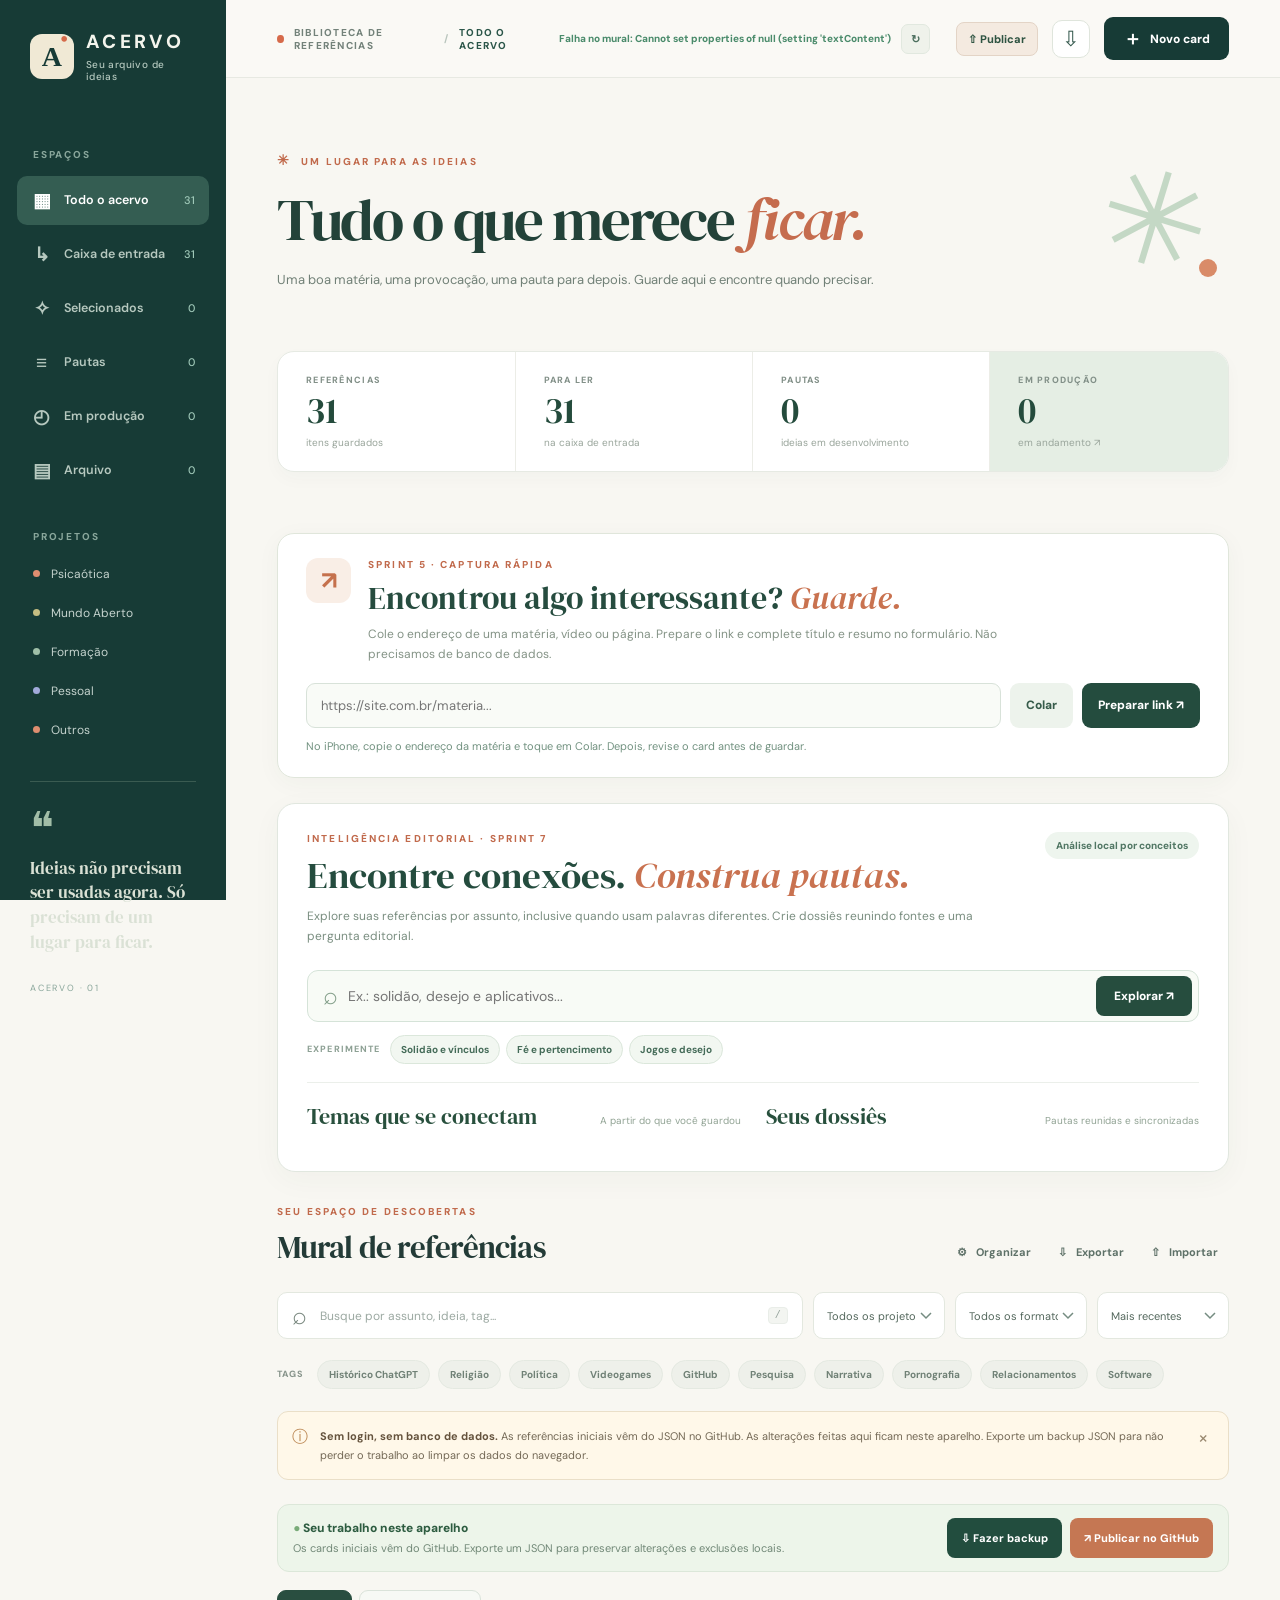
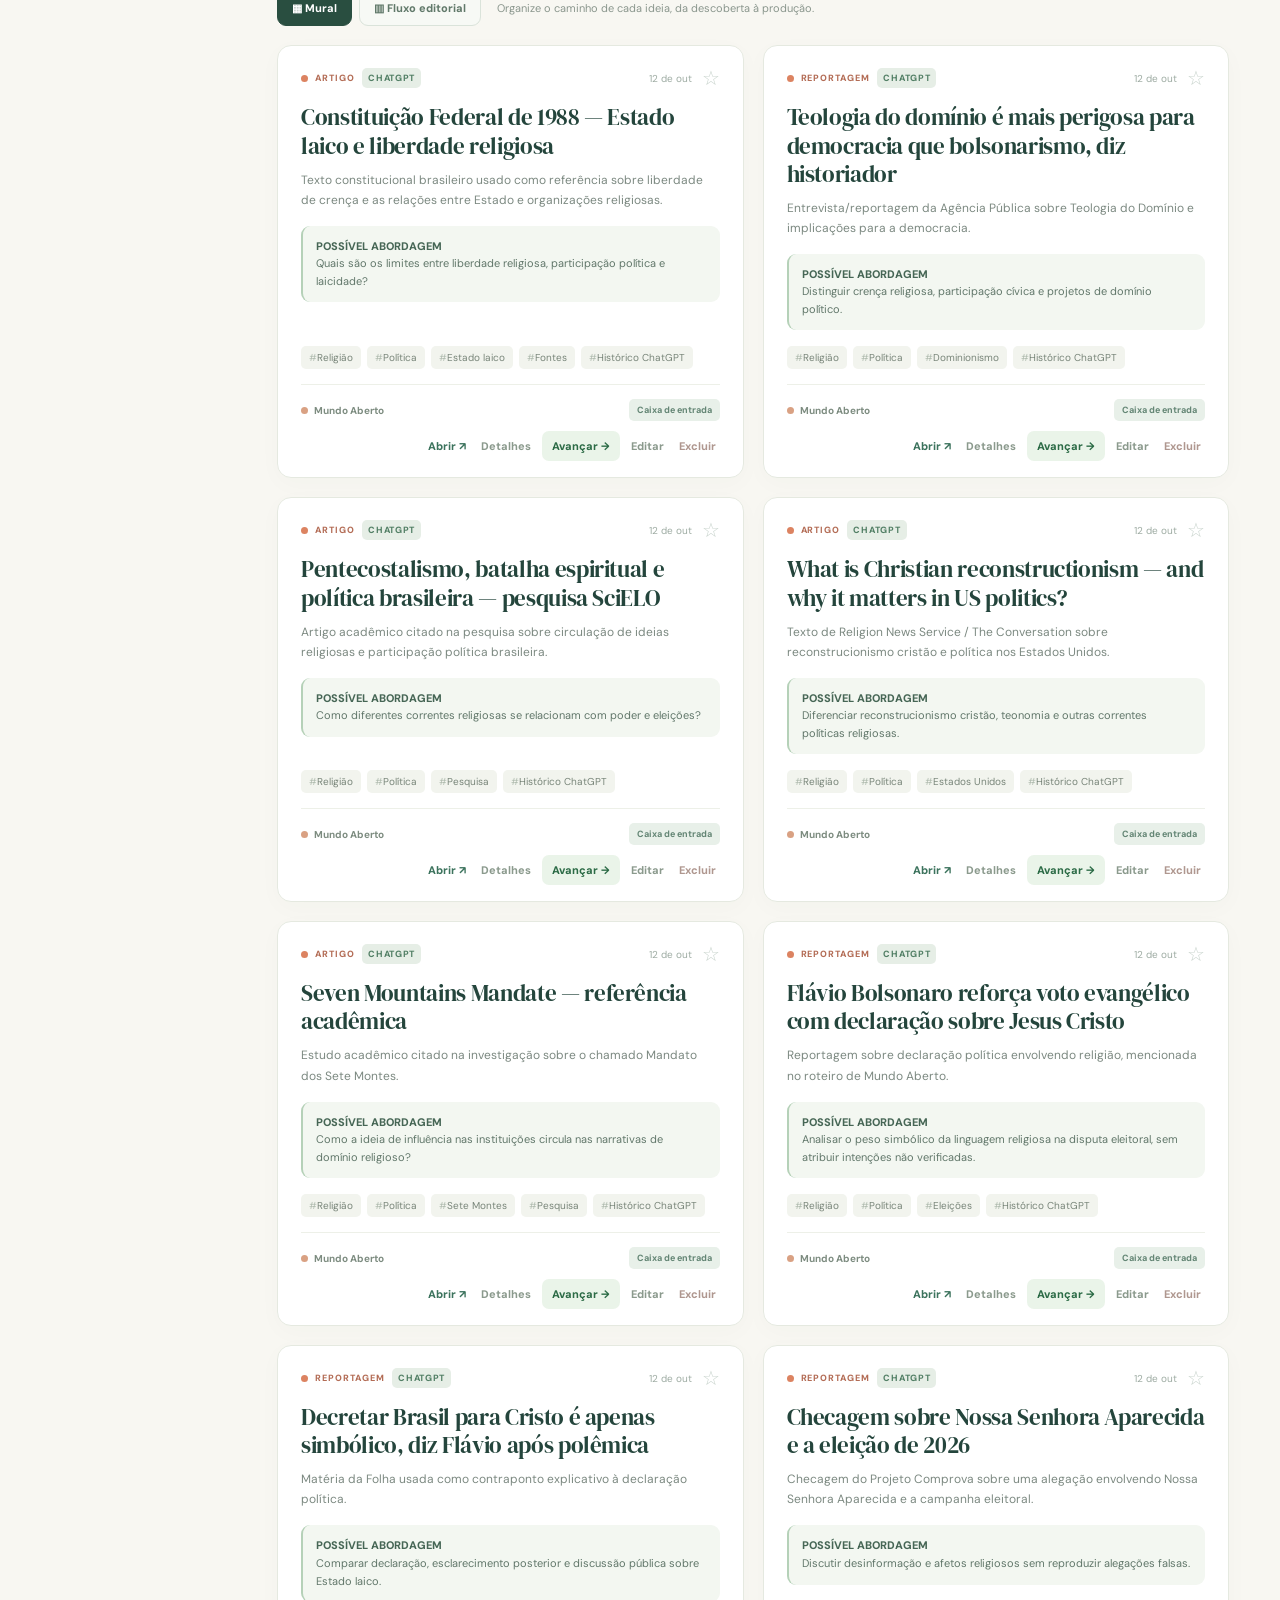
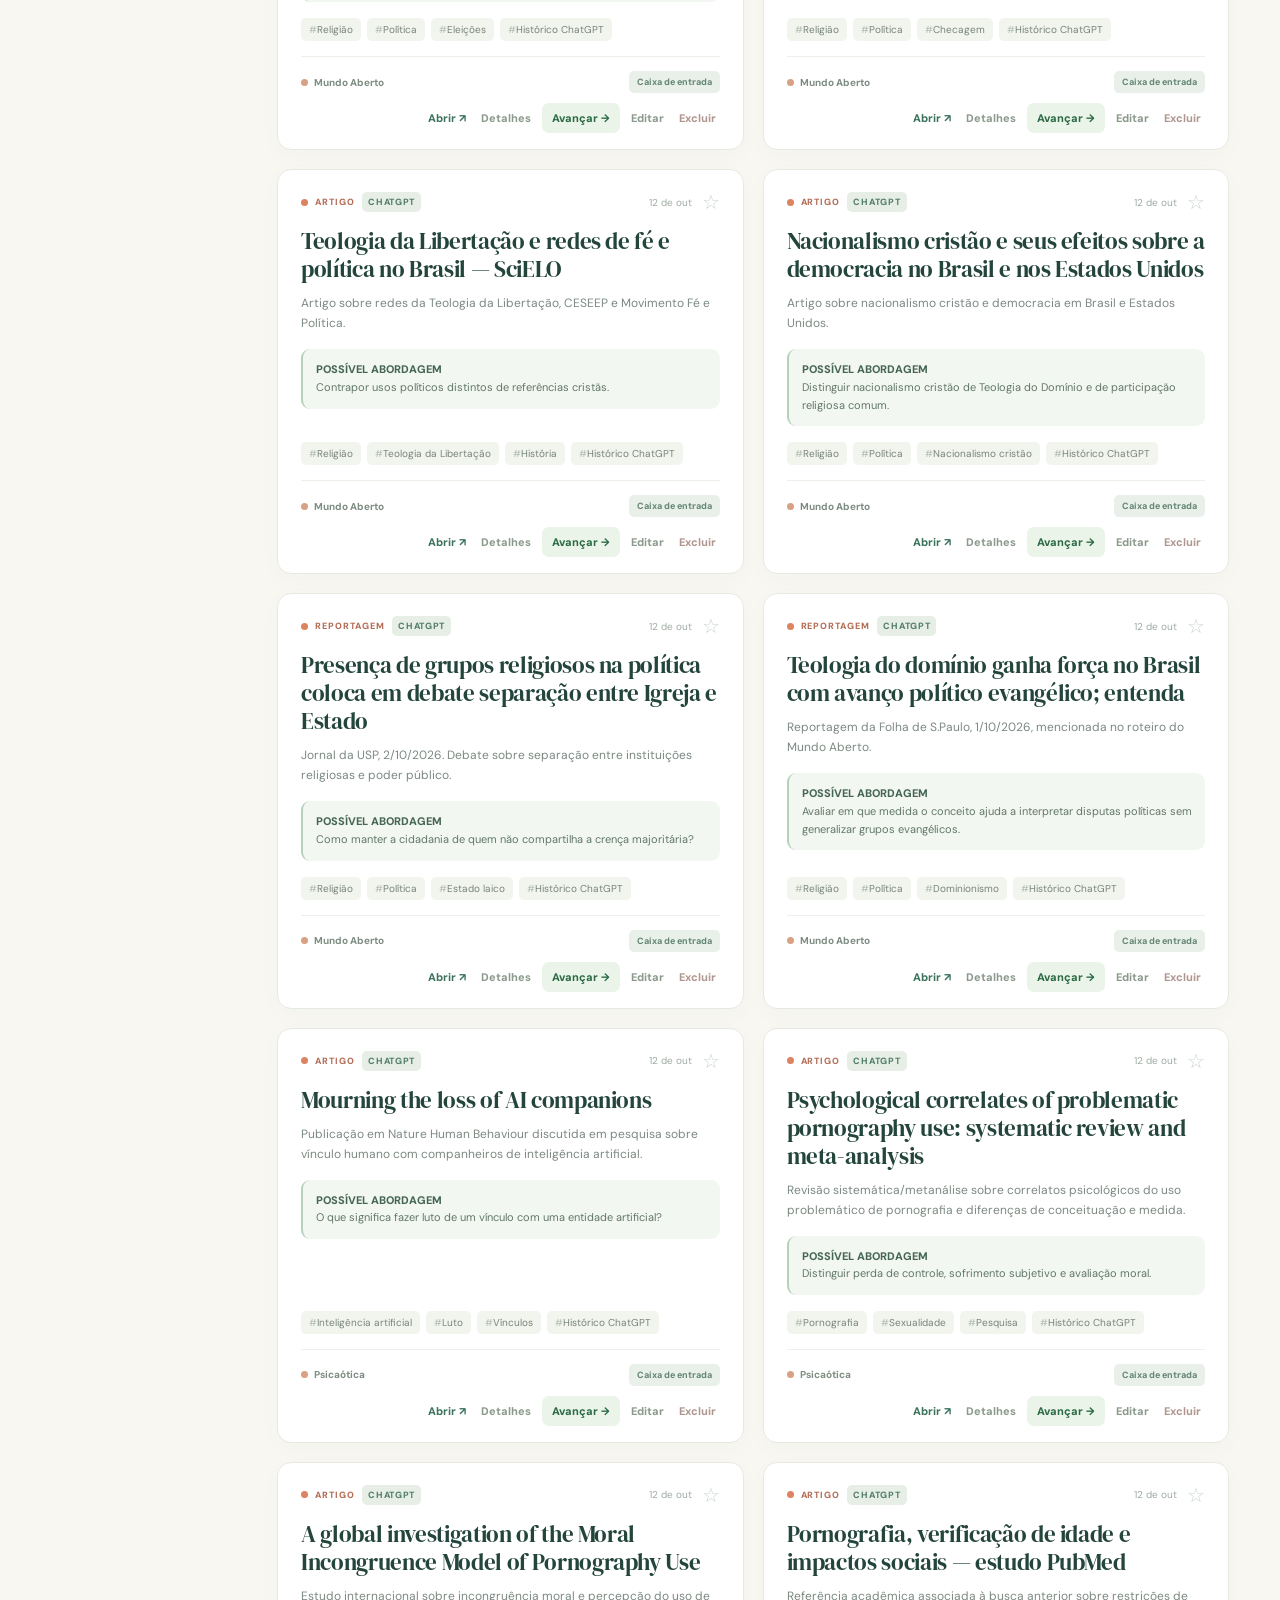
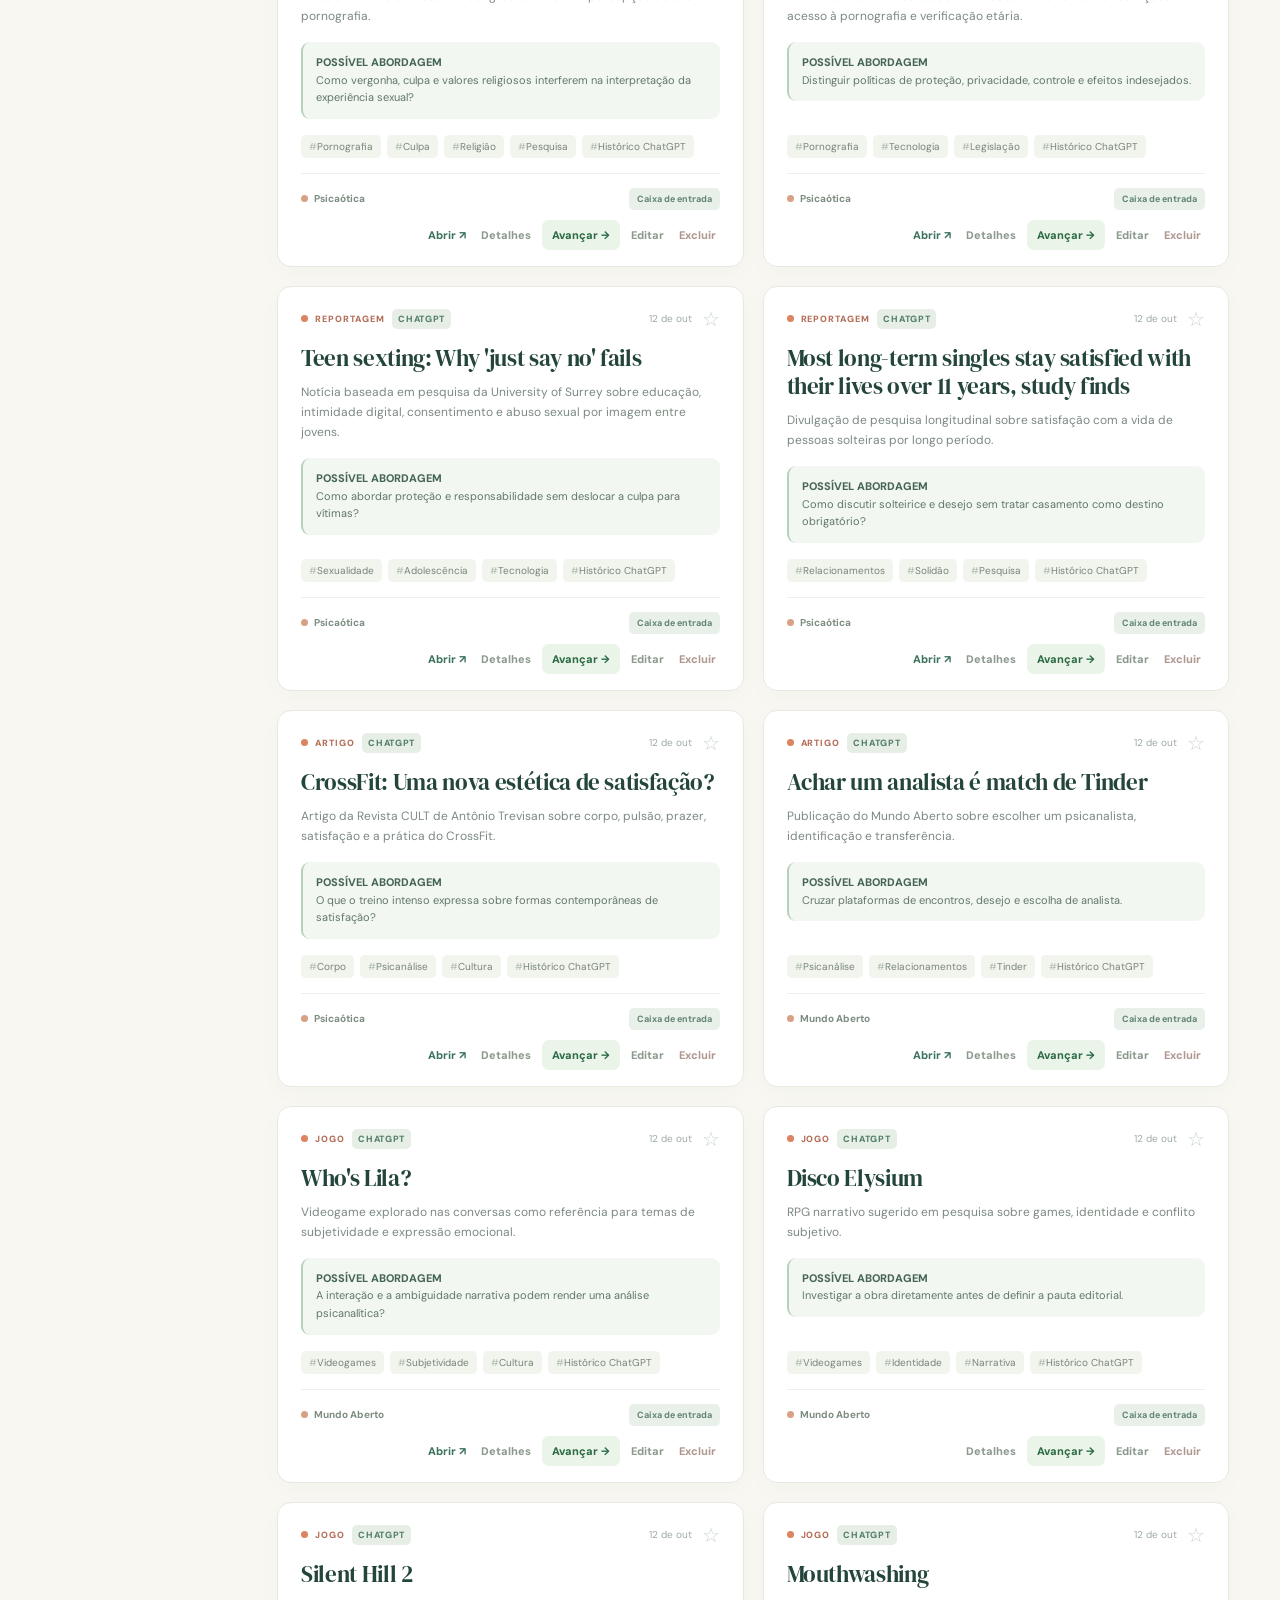
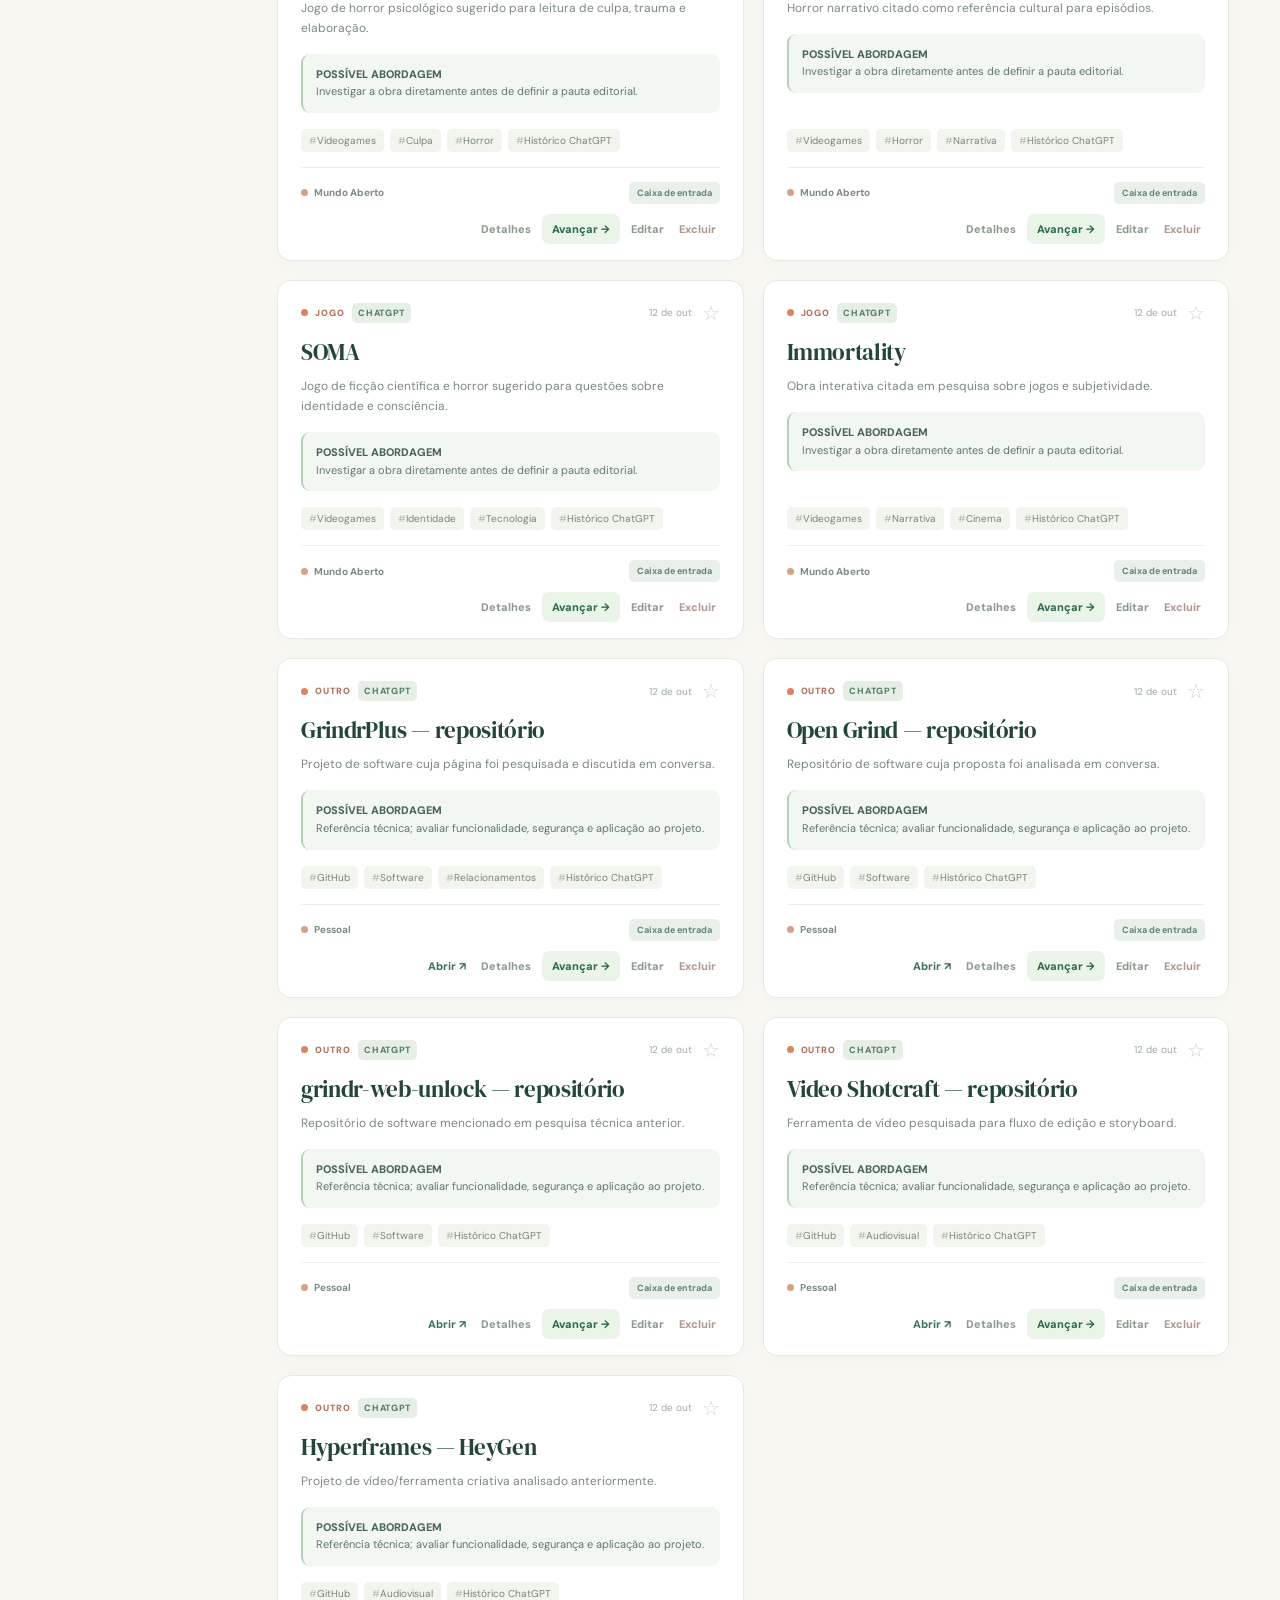
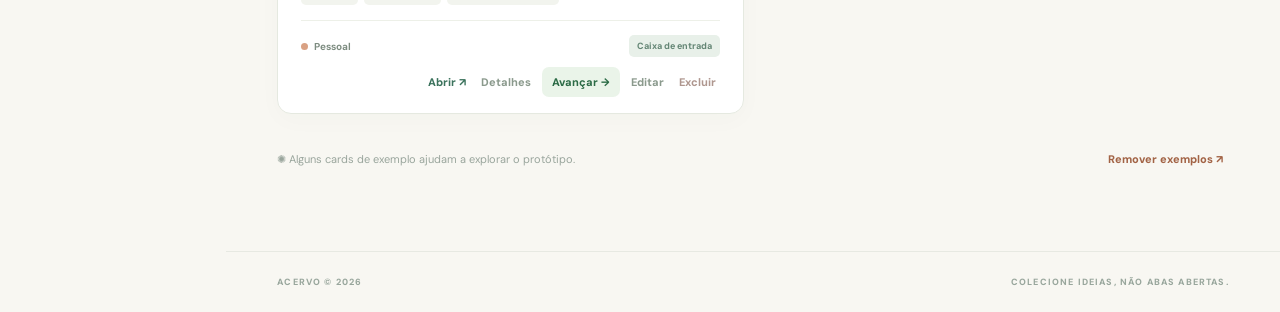
==== index.html @ ed62a64b "deploy(sprint9): atualizar ACERVO principal com publicação de JSON via ChatGPT e reconciliação segur" ====
<!doctype html>
<html lang="pt-BR">
<head>
  <meta charset="utf-8">
  <meta name="viewport" content="width=device-width,initial-scale=1,viewport-fit=cover">
  <meta name="theme-color" content="#173b36">
  <meta name="color-scheme" content="light">
  <meta name="apple-mobile-web-app-capable" content="yes">
  <meta name="apple-mobile-web-app-status-bar-style" content="default">
  <meta name="apple-mobile-web-app-title" content="ACERVO">
  <meta name="mobile-web-app-capable" content="yes">
  <link rel="icon" type="image/svg+xml" href="./icons/icon.svg">
  <link rel="apple-touch-icon" sizes="180x180" href="./icons/icon-180.png">
  <meta name="description" content="ACERVO — um lugar para guardar referências, organizar ideias e acompanhar pautas.">
  <title>ACERVO — Edição direta</title>
  <style>@import url('https://fonts.googleapis.com/css2?family=DM+Sans:wght@400;500;600;700;800&family=DM+Serif+Display:ital@0;1&display=swap');
:root{--dark:#173b36;--dark-2:#234840;--ink:#233b37;--muted:#75817d;--cream:#f8f7f2;--line:#e7e9e2;--terracotta:#d66a4a;--mint:#dfece4;--white:#fff;--radius:17px}*{box-sizing:border-box}html{scroll-behavior:smooth}body{margin:0;background:var(--cream);font-family:'DM Sans',Arial,sans-serif;color:var(--ink);-webkit-font-smoothing:antialiased}button,input,select,textarea{font:inherit}button{cursor:pointer}button:focus-visible,input:focus-visible,select:focus-visible,textarea:focus-visible{outline:3px solid #f1ae7e;outline-offset:3px}a{color:inherit}.app-shell{display:flex;min-height:100vh}.sidebar{width:250px;flex:0 0 250px;background:var(--dark);color:#f4f5ed;min-height:100vh;display:flex;flex-direction:column;padding:31px 17px 24px;position:sticky;top:0;height:100vh}.brand{display:flex;align-items:center;gap:12px;margin:0 13px 65px}.brand-symbol{height:45px;width:45px;display:grid;place-items:center;background:#f0e9d5;color:var(--dark);border-radius:12px;font-family:Georgia,serif;font-size:28px;position:relative;font-weight:bold}.brand-symbol span{position:absolute;font-size:21px;right:6px;top:-7px;color:var(--terracotta)}.brand-text{font-size:19px;font-weight:800;letter-spacing:.18em;line-height:1.2}.brand-text small{font-size:10px;letter-spacing:.04em;font-weight:500;display:block;color:#b5c9bf;margin-top:5px}.sidebar-label{font-size:10px;letter-spacing:.18em;font-weight:800;color:#89a69b;padding:0 16px;margin-bottom:15px}.sidebar-section{margin-bottom:35px}.side-nav{display:grid;gap:5px}.nav-item{width:100%;border:0;color:#b6c8bf;background:transparent;display:flex;align-items:center;gap:12px;text-align:left;padding:12px 14px;border-radius:10px;font-size:12.5px;font-weight:600;transition:background .2s}.nav-item:hover{background:#295049;color:#fff}.nav-item.is-active{background:#345d52;color:#fff}.nav-item .nav-icon{font-size:19px;display:inline-grid;place-items:center;width:21px;flex-shrink:0}.nav-item b{font-weight:500;margin-left:auto;color:#9fc8b8;font-size:11px}.project-list{padding:0 12px;display:grid;gap:7px}.project-link{background:transparent;border:0;padding:8px 4px;display:flex;align-items:center;gap:11px;text-align:left;color:#c5d3ce;font-size:12px}.project-link:hover,.project-link.selected{color:#fff}.project-dot{width:7px;height:7px;border-radius:50%;background:#df8e70;flex-shrink:0}.project-link:nth-child(2) .project-dot{background:#c5bd82}.project-link:nth-child(3) .project-dot{background:#9fbfa8}.project-link:nth-child(4) .project-dot{background:#a2aada}.sidebar-bottom{margin-top:auto;margin-inline:13px;border-top:1px solid #3a5b51;padding-top:25px}.bottom-decor{font-family:Georgia,serif;font-size:45px;line-height:1;color:#a1bda7}.sidebar-bottom p{font-family:'DM Serif Display',Georgia,serif;font-size:17px;font-weight:400;line-height:1.45;max-width:195px;margin:4px 0 21px;color:#dae1d5}.sidebar-bottom>span{font-size:9px;letter-spacing:.2em;color:#89a69b}.content-shell{flex:1;min-width:0;display:flex;flex-direction:column}.topbar{height:78px;border-bottom:1px solid var(--line);display:flex;align-items:center;justify-content:space-between;padding:0 clamp(22px,4vw,67px);background:#faf9f5;gap:20px}.topbar-path{display:flex;align-items:center;gap:10px;font-size:10px;font-weight:800;letter-spacing:.13em;color:#73827a}.topbar-dot{height:8px;width:8px;display:inline-block;border-radius:50%;background:var(--terracotta)}.topbar-path .divider{color:#b9c5bd}.topbar-path #breadcrumb{color:#2b5649}.topbar-actions{display:flex;align-items:center;gap:14px}.icon-button{height:38px;width:38px;border:1px solid #dfe5dc;background:#fff;border-radius:10px;font-size:21px;color:#33584c}.button{border:0;display:inline-flex;align-items:center;justify-content:center;gap:8px;padding:11px 19px;border-radius:9px;font-size:12px;font-weight:800;min-height:43px;white-space:nowrap;transition:transform .15s,filter .15s}.button:hover{filter:brightness(1.07);transform:translateY(-1px)}.button-primary{background:var(--dark);color:#fff}.button-primary span{font-size:19px;line-height:0}.button-light{background:#f4f5f0;color:#455a51;border:1px solid #dfe4dd}.main-content{width:100%;max-width:1550px;margin:auto;padding:0 clamp(22px,4vw,67px) 70px;flex:1}.hero{display:flex;align-items:center;justify-content:space-between;padding:65px 0 52px;min-height:273px}.eyebrow,.section-overline{font-size:10px;letter-spacing:.21em;color:#c16a4c;font-weight:800}.small-spark{font-size:14px;padding-right:6px}.hero h1{font-family:'DM Serif Display',Georgia,serif;font-size:clamp(38px,4.6vw,64px);font-weight:400;letter-spacing:-.04em;line-height:1.12;margin:18px 0 15px;color:#234239}.hero h1 em{color:#c56c4e;font-weight:400}.hero p{max-width:620px;font-size:13px;line-height:1.8;color:#718077;margin:0}.hero-mark{position:relative;flex:0 0 150px;height:135px;display:grid;place-items:center}.hero-mark span{font-size:130px;line-height:1;color:#c4d8c5;font-weight:400;transform:rotate(17deg)}.hero-mark i{position:absolute;width:18px;height:18px;border-radius:50%;background:#d98b68;right:12px;bottom:12px}.metrics{display:grid;grid-template-columns:repeat(4,minmax(0,1fr));background:#fff;border:1px solid #e6eae3;border-radius:17px;overflow:hidden;box-shadow:0 7px 18px #26413807;margin-bottom:61px}.metric{min-height:119px;display:flex;flex-direction:column;justify-content:center;padding:22px 28px;border-right:1px solid #ecede7}.metric:last-child{border:0}.metric>span{font-size:9px;letter-spacing:.14em;font-weight:800;color:#829088}.metric strong{font-family:'DM Serif Display',Georgia,serif;font-size:36px;font-weight:400;color:#244b3c;line-height:1.2;margin:3px 0}.metric small{font-size:10px;color:#99a59b}.metric-accent{background:#e5eee4}.board-heading{display:flex;justify-content:space-between;align-items:flex-end;gap:20px;margin-bottom:24px}.board-heading h2{font-family:'DM Serif Display',Georgia,serif;font-weight:400;font-size:31px;letter-spacing:-.03em;margin:8px 0 0}.board-heading h2 span{display:inline-flex;align-items:center;justify-content:center;font-family:'DM Sans',sans-serif;font-size:11px;color:#7d9285;background:#e6eee5;vertical-align:middle;height:25px;min-width:25px;padding:0 8px;border-radius:12px;margin-left:4px;font-weight:700}.board-header-actions{display:flex;gap:5px}.quiet-button{display:flex;align-items:center;gap:9px;background:transparent;border:1px solid transparent;border-radius:9px;padding:8px 10px;font-size:11px;font-weight:700;color:#5e7168}.quiet-button:hover{background:#e9eee8;border-color:#dce5dd}.toolbar{display:flex;gap:10px;margin-bottom:20px}.searchbox{height:47px;flex:1;min-width:120px;display:flex;align-items:center;gap:11px;padding:0 14px;background:#fff;border:1px solid #e3e8df;border-radius:10px;color:#78877e}.searchbox:focus-within{border-color:#a0bcae}.searchbox span{font-size:25px;line-height:1}.searchbox input{width:100%;border:0;outline:0!important;background:transparent;font-size:12px;color:#284336}.searchbox input::placeholder{color:#9ca9a2}.searchbox kbd{font-size:10px;background:#f3f5f1;border:1px solid #e9ede8;color:#92a199;min-width:20px;text-align:center;padding:2px 4px;border-radius:4px}.toolbar select{width:157px;flex-shrink:0;appearance:none;border:1px solid #e3e8df;color:#54685d;border-radius:10px;font-size:11px;padding:0 28px 0 13px;background:#fff url("data:image/svg+xml,%3Csvg xmlns='http://www.w3.org/2000/svg' width='12' height='8'%3E%3Cpath d='m1 1 5 5 5-5' fill='none' stroke='%23758c81' stroke-width='1.5'/%3E%3C/svg%3E") no-repeat right 12px center}.tag-strip{display:flex;align-items:center;gap:12px;margin-bottom:22px;min-height:30px}.tag-prefix{font-size:9px;font-weight:800;letter-spacing:.12em;color:#87948b}.tag-scroll{display:flex;gap:8px;overflow-x:auto;scrollbar-width:none;align-items:center;flex:1}.tag-scroll::-webkit-scrollbar{display:none}.tag-chip{white-space:nowrap;background:#eef0ea;color:#708176;border:1px solid #e4e9e1;border-radius:100px;font-size:10px;font-weight:700;padding:7px 11px}.tag-chip:hover,.tag-chip.active{background:#27493f;color:#fff;border-color:#27493f}.clear-filters{border:none;background:transparent;color:#b45f43;font-weight:700;font-size:11px;white-space:nowrap}.notice{display:flex;align-items:flex-start;gap:12px;background:#fff8e9;border:1px solid #eadfc8;padding:15px 14px;border-radius:11px;color:#746956;font-size:11px;line-height:1.7;margin:0 0 24px}.notice strong{color:#65533d}.notice-icon{font-size:16px;line-height:1.2;color:#ba8550}.notice button{border:0;background:none;font-size:19px;color:#99886f;line-height:1;margin-left:auto}.card-grid{display:grid;grid-template-columns:repeat(3,minmax(0,1fr));align-items:stretch;gap:19px}.reference-card{background:#fff;border:1px solid #e5e9e0;border-radius:14px;padding:22px 23px 16px;display:flex;flex-direction:column;min-height:322px;position:relative;transition:box-shadow .2s,transform .2s;box-shadow:0 6px 24px #26413806}.reference-card:hover{transform:translateY(-3px);box-shadow:0 12px 30px #26413813}.card-top{display:flex;align-items:center;gap:7px;margin-bottom:15px;flex-wrap:wrap}.category-dot{height:7px;width:7px;border-radius:50%;background:#dc8361}.format-label{font-size:9px;letter-spacing:.11em;font-weight:800;color:#b36c55;text-transform:uppercase}.card-date{font-size:10px;color:#9daba2;margin-left:auto}.favorite-button{border:0;background:transparent;font-size:20px;color:#c9d4cd;padding:0 0 0 3px;line-height:1}.favorite-button.on{color:#c97750}.reference-card h3{margin:0 0 10px;font-family:'DM Serif Display',Georgia,serif;font-size:23px;line-height:1.22;letter-spacing:-.015em;font-weight:400;color:#24453c}.card-description{font-size:12px;color:#7c8981;line-height:1.67;margin:0 0 16px;display:-webkit-box;-webkit-line-clamp:3;-webkit-box-orient:vertical;overflow:hidden}.angle{font-size:11px;line-height:1.6;background:#f3f7f1;border-radius:9px;padding:12px 13px;color:#61776a;border-left:2px solid #b5d1b8;margin:0 0 16px}.angle b{font-weight:800;color:#466655}.card-tags{display:flex;flex-wrap:wrap;gap:6px;margin-top:auto;margin-bottom:15px}.card-tags span{font-size:10px;background:#f2f4ee;border-radius:5px;color:#788579;padding:5px 8px}.card-tags span::before{content:'#';color:#b4bfb3}.card-divider{height:1px;width:100%;background:#edf0e8;margin-bottom:14px}.card-footer{display:flex;justify-content:space-between;align-items:center;gap:6px}.project-name{display:flex;align-items:center;gap:6px;color:#7d8c80;font-size:10px;font-weight:700;min-width:0}.project-name i{height:7px;width:7px;background:#d9a183;border-radius:50%;flex-shrink:0}.card-actions{display:flex;align-items:center;gap:7px}.card-actions button,.card-actions a{font-size:11px;font-weight:800;background:transparent;border:none;color:#3c735d;text-decoration:none;white-space:nowrap;padding:4px}.card-actions .edit-btn{color:#8b9a8d}.card-actions .delete-btn{color:#af978f}.stage-badge{font-size:9px;color:#638574;background:#e8f0e9;padding:5px 8px;border-radius:5px;font-weight:700;white-space:nowrap;margin-left:auto}.stage-badge.producao{background:#f8e9dc;color:#b47753}.stage-badge.pauta{background:#e9edf9;color:#6b7bb0}.stage-badge.arquivo{background:#eee;color:#777}.stage-badge.selecionado{background:#fbefd8;color:#ab8247}.demo-badge{position:absolute;right:18px;top:-9px;background:#f3e9d6;border-radius:4px;font-size:8px;font-weight:800;color:#b08545;padding:4px 7px;letter-spacing:.07em}.demo-toolbar{display:flex;justify-content:space-between;gap:15px;align-items:center;margin-top:23px;padding:14px 0;color:#99a59c;font-size:11px}.demo-toolbar button{border:0;background:transparent;color:#a26345;font-weight:800;font-size:11px}.empty-state{padding:68px 20px;text-align:center;background:#fff;border:1px dashed #d8e2d7;border-radius:16px}.empty-symbol{font-size:72px;color:#b8d1bd}.empty-state h3{font-family:'DM Serif Display',Georgia,serif;font-size:30px;font-weight:400;margin:5px 0}.empty-state p{font-size:12px;color:#8c9b91;line-height:1.7;margin-bottom:20px}.footer{max-width:1550px;width:100%;margin:0 auto;padding:24px clamp(22px,4vw,67px);border-top:1px solid var(--line);display:flex;justify-content:space-between;align-items:center;color:#98a69c;font-size:9px;font-weight:800;letter-spacing:.13em}.mobile-nav,.fab{display:none}dialog{border:0;border-radius:17px;width:min(570px,calc(100vw - 28px));max-height:min(90vh,850px);padding:0;box-shadow:0 25px 90px #10251b60;background:#fff;color:var(--ink)}dialog::backdrop{background:#071e18a6;backdrop-filter:blur(5px)}dialog[open]{animation:pop .18s ease-out}@keyframes pop{from{transform:translateY(10px);opacity:.5}to{transform:translateY(0);opacity:1}}.dialog-head{padding:25px 28px 18px;border-bottom:1px solid #e7ebe4;display:flex;justify-content:space-between;align-items:start}.dialog-head h2{font-family:'DM Serif Display',Georgia,serif;font-size:28px;font-weight:400;margin:7px 0}.dialog-head p{font-size:12px;color:#859187;margin:0}.dialog-close{background:#f3f5f0;border:0;border-radius:7px;color:#64776c;font-size:23px;width:32px;height:32px}.dialog-body{padding:24px 28px;display:grid;gap:17px;max-height:56vh;overflow:auto}.field{display:flex;flex-direction:column;gap:7px;min-width:0}.field label{font-size:11px;font-weight:800;color:#4b6659}.field label span{color:#ba6e4e}.field input,.field textarea,.field select{border:1px solid #dae3d9;background:#fbfcf9;border-radius:8px;padding:11px 12px;width:100%;font-size:12px;color:#35493f;outline:none}.field textarea{resize:vertical;min-height:67px;line-height:1.5}.field input:focus,.field textarea:focus,.field select:focus{border-color:#79a08b}.field small{font-size:10px;color:#91a094}.field-grid{display:grid;grid-template-columns:1fr 1fr;gap:15px}.dialog-actions{border-top:1px solid #e6eae3;padding:17px 28px;display:flex;justify-content:flex-end;gap:9px}.toast{position:fixed;bottom:25px;right:25px;z-index:100;padding:14px 19px;border-radius:10px;background:#1e483b;color:#fff;font-size:12px;font-weight:700;box-shadow:0 14px 30px #183c3247;opacity:0;transform:translateY(18px);pointer-events:none;transition:.2s}.toast.show{opacity:1;transform:translateY(0)}
@media(max-width:1290px){.card-grid{grid-template-columns:repeat(2,minmax(0,1fr))}.toolbar select{width:132px}.sidebar{width:226px;flex-basis:226px}}@media(max-width:980px){.sidebar{width:204px;flex-basis:204px}.brand{margin-left:6px;margin-right:0}.brand-text{font-size:16px}.topbar{padding:0 25px}.main-content{padding:0 25px 50px}.metrics{margin-bottom:45px}.metric{padding:18px}.toolbar{flex-wrap:wrap}.searchbox{flex-basis:100%}.toolbar select{flex:1}.hero-mark{display:none}}@media(max-width:720px){.sidebar{display:none}.content-shell{padding-bottom:77px}.topbar{height:59px;padding:0 18px}.topbar-path{font-size:9px;white-space:nowrap;overflow:hidden;text-overflow:ellipsis}.topbar-path .divider,.topbar-path #breadcrumb{display:none}.top-add{display:none}.icon-button{height:35px;width:35px}.main-content{padding:0 18px 40px}.hero{padding:35px 0 30px;min-height:0}.hero h1{font-size:43px;margin:11px 0}.hero p{font-size:12px;line-height:1.6}.metrics{grid-template-columns:repeat(2,minmax(0,1fr));margin-bottom:38px}.metric{min-height:92px;padding:15px 18px}.metric:nth-child(2){border-right:0}.metric:nth-child(-n+2){border-bottom:1px solid #ecede7}.metric strong{font-size:30px}.board-heading{align-items:flex-end;margin-bottom:19px}.board-heading h2{font-size:29px}.board-header-actions{gap:0}.quiet-button{padding:8px 5px;font-size:16px}.quiet-button span{display:none}.toolbar{gap:8px}.searchbox{height:45px}.toolbar select{height:43px;min-width:0;width:auto;font-size:10px;padding-left:11px}.toolbar select:last-child{display:none}.tag-strip{gap:8px}.card-grid{grid-template-columns:1fr;gap:13px}.reference-card{min-height:0;padding:20px}.reference-card h3{font-size:25px}.card-description{font-size:12px}.notice{font-size:10px}.demo-toolbar{font-size:10px;align-items:flex-start}.mobile-nav{display:flex;position:fixed;bottom:0;left:0;right:0;height:calc(65px + env(safe-area-inset-bottom));padding-bottom:env(safe-area-inset-bottom);border-top:1px solid #dae2d7;background:#fff;z-index:20;box-shadow:0 -6px 25px #26413811;align-items:stretch;justify-content:space-around}.mobile-item{display:flex;flex-direction:column;justify-content:center;align-items:center;flex:1;border:0;background:transparent;gap:2px;color:#8b9e92}.mobile-item span{font-size:23px;line-height:1}.mobile-item small{font-size:9px;font-weight:800}.mobile-item.is-active{color:#255d48}.fab{display:grid;place-items:center;position:fixed;right:20px;bottom:calc(77px + env(safe-area-inset-bottom));height:54px;width:54px;z-index:22;background:var(--dark);color:#fff;border:3px solid #fff;border-radius:50%;box-shadow:0 6px 20px #1d4d3b40;font-size:27px}.footer{padding:20px 18px;font-size:8px}.footer span:last-child{display:none}.toast{bottom:calc(139px + env(safe-area-inset-bottom));right:14px;left:14px;text-align:center}.dialog-body{padding:17px 19px;max-height:60vh}.dialog-head{padding:22px 19px 17px}.dialog-actions{padding:14px 19px}.field-grid{gap:9px}.dialog-head h2{font-size:25px}}
@media(max-width:360px){.hero h1{font-size:37px}.board-heading h2{font-size:25px}.toolbar select{font-size:9px}}
@media(prefers-reduced-motion:reduce){*,*:before,*:after{animation:none!important;transition:none!important;scroll-behavior:auto!important}}
[hidden]{display:none!important}

/* Sprint 2 — conta, autenticação e sincronização */
.cloud-controls{display:flex;align-items:center;gap:10px;margin-right:12px;min-width:0}
.sync-status{font-size:10px;color:#4a8b6b;font-weight:800;white-space:nowrap}
.user-email{font-size:10px;color:#85978b;max-width:165px;overflow:hidden;text-overflow:ellipsis;white-space:nowrap}
.cloud-action{padding:7px 9px;background:#eff2eb;border:1px solid #e1e8df;border-radius:7px;color:#4b6e5d;font-size:11px;font-weight:800}
.cloud-action:hover{background:#dfeae0}
.auth-gate{position:fixed;inset:0;z-index:1000;background:linear-gradient(140deg,#e9efe7,#f8f7f2 55%,#e7e8de);display:grid;place-items:center;padding:22px;overflow:auto}
.auth-gate[hidden]{display:none!important}
.auth-panel{width:min(100%,430px);background:#fff;border:1px solid #e5e9e0;border-radius:19px;box-shadow:0 20px 80px #1a46361e;padding:clamp(25px,5vw,43px)}
.auth-brand{font-family:Georgia,serif;font-size:35px;letter-spacing:-.1em;color:#173b36;line-height:1;margin:0 0 29px}
.auth-brand span{color:#d66a4a}.auth-brand small{font-family:'DM Sans',Arial,sans-serif;font-weight:800;font-size:12px;letter-spacing:.2em;vertical-align:middle;margin-left:12px}
.auth-overline{font-size:10px;letter-spacing:.16em;color:#c37556;font-weight:800}
.auth-panel h1{font-family:'DM Serif Display',Georgia,serif;font-size:clamp(34px,5vw,46px);font-weight:400;line-height:1.07;margin:13px 0 17px;color:#21453a}
.auth-panel h1 em{color:#c86e4d}
.auth-panel p{font-size:13px;line-height:1.7;color:#788b7e;margin-bottom:28px}
.auth-panel form{display:flex;flex-direction:column;gap:8px}
.auth-panel label{font-size:11px;color:#446251;font-weight:800;margin-top:7px}
.auth-panel input{width:100%;padding:13px 14px;border-radius:9px;background:#f9fbf8;border:1px solid #dbe6dc;color:#254739;font-size:14px;outline:none}
.auth-panel input:focus{border-color:#6e9a80;box-shadow:0 0 0 3px #b9d1c544}
.auth-submit{border:0;border-radius:9px;background:#173b36;color:#fff;font-size:13px;font-weight:800;padding:14px;margin-top:10px}
.auth-submit:disabled{opacity:.6;cursor:wait}
.auth-error{color:#a85943;min-height:18px;font-size:12px;line-height:1.5;margin-top:6px}
.auth-bottom{display:flex;gap:12px;justify-content:center;align-items:center;margin:22px 0}
.auth-bottom button{border:0;background:transparent;color:#466a57;font-weight:800;font-size:11px}
.auth-bottom span{color:#ccd5cc}
.auth-foot{display:block;text-align:center;font-size:10px;color:#97a59b;line-height:1.6}
@media(max-width:980px){.user-email{display:none}.cloud-controls{gap:6px;margin-right:4px}}
@media(max-width:720px){.topbar-path{font-size:0}.topbar-path::before{content:'ACERVO';font-size:10px;letter-spacing:.1em;font-weight:800}.topbar-actions{gap:6px}.cloud-controls{margin-right:0}.sync-status{font-size:9px}.cloud-action{font-size:10px;padding:7px}.auth-panel{padding:30px 24px}}


/* SPRINT 3 — organização editorial */
[hidden]{display:none!important}
.sr-only{position:absolute!important;clip:rect(0,0,0,0);width:1px;height:1px;overflow:hidden;white-space:nowrap}
.view-switch{display:flex;align-items:center;gap:7px;flex-wrap:wrap;margin:0 0 19px}
.view-switch .view-toggle{border:1px solid #dae3da;padding:10px 14px;border-radius:9px;background:#f7f9f5;color:#61796a;font-size:11px;font-weight:800;white-space:nowrap}
.view-switch .view-toggle.is-active{background:#294e40;color:#fff;border-color:#294e40}
.view-switch>span{font-size:11px;color:#8a968d;margin-left:9px}
.quick-stage{display:inline-flex;max-width:100%;align-items:center;position:relative}
.quick-stage select,.detail-stage select{font-size:11px;max-width:185px;background:#f0f4ed;border:1px solid #d5dfd6;border-radius:7px;color:#2c5e4b;padding:7px 22px 7px 9px;font-weight:700;cursor:pointer}
.reference-card .card-footer{flex-wrap:wrap;gap:8px}
.reference-card .card-footer>.quick-stage{margin-left:auto}
.pipeline-board{display:grid;grid-template-columns:repeat(5,minmax(215px,1fr));gap:12px;align-items:start;overflow-x:auto;padding:2px 2px 22px;scrollbar-color:#b6c4b8 transparent}
.pipeline-column{background:#eaf0e9;border-radius:13px;border:1px solid #dce6db;min-height:300px;overflow:hidden;transition:border .16s,background .16s}
.pipeline-column.drop-target{border:2px dashed #d66a4a;background:#f4e8dc}
.pipeline-column-head{height:60px;padding:16px 14px 12px;display:flex;justify-content:space-between;align-items:center;border-bottom:1px solid #dce6dc}
.pipeline-column-head h3{font-family:'DM Sans',Arial,sans-serif;margin:0;font-weight:800;font-size:12px;color:#294e42}
.pipeline-column-head span{border-radius:20px;background:#d7e4d7;color:#365e4a;padding:3px 8px;font-size:11px;font-weight:800}
.pipeline-column-body{padding:11px;display:grid;gap:10px}
.pipeline-card{background:#fff;border-radius:10px;border:1px solid #e1e8dd;box-shadow:0 2px 11px #24452a08;padding:14px;cursor:grab}
.pipeline-card:active{cursor:grabbing}
.pipeline-type{font-size:9px;font-weight:800;color:#c47857;letter-spacing:.09em;text-transform:uppercase}
.pipeline-card h3{font-family:'DM Serif Display',Georgia,serif;font-size:17px;font-weight:400;line-height:1.24;color:#253f35;margin:8px 0}
.pipeline-card p{color:#75847a;font-size:11px;line-height:1.55;margin:0 0 14px;display:-webkit-box;-webkit-line-clamp:3;-webkit-box-orient:vertical;overflow:hidden}
.pipeline-card-meta{display:flex;align-items:center;justify-content:space-between;padding-top:10px;border-top:1px solid #edf0ea;font-size:10px;color:#60786a}
.mini-star{color:#d58f45}
.pipeline-actions{display:flex;gap:7px;align-items:center;flex-wrap:wrap;margin-top:11px}
.pipeline-actions .quick-stage{flex:1}
.pipeline-actions .quick-stage select{width:100%;max-width:100%;font-size:10px}
.pipeline-detail-btn{background:transparent;border:0;padding:7px 0;color:#28614c;font-size:10px;font-weight:800;white-space:nowrap}
.pipeline-empty{margin:6px;color:#8b9c91;font-size:11px;line-height:1.5}
.editorial-dialog{border:1px solid #e1e8df;border-radius:19px;padding:0;width:min(95vw,650px);max-height:min(88dvh,900px);background:#fff;box-shadow:0 25px 90px #1a3b3538;overflow:auto;color:#263f35}
.editorial-dialog::backdrop{background:#102f2cc4;backdrop-filter:blur(4px)}
.editorial-dialog-head{padding:23px 27px 15px;display:flex;align-items:flex-start;justify-content:space-between;gap:15px}
.editorial-dialog-head h2{font-family:'DM Serif Display',Georgia,serif;font-size:29px;font-weight:400;margin:8px 0 0}
.editorial-close{height:35px;width:35px;display:grid;place-items:center;flex:none;border:1px solid #e0e7df;border-radius:9px;background:#f5f7f4;font-size:23px;color:#466357}
.editorial-dialog-actions{display:flex;justify-content:flex-end;gap:10px;padding:17px 27px 24px;border-top:1px solid #e8eee8}
#detailsContent{padding:7px 27px 22px}
.detail-meta{display:flex;gap:7px;flex-wrap:wrap}
.detail-meta span{background:#e8efe8;border-radius:50px;padding:6px 11px;font-size:10px;font-weight:800;color:#466756}
#detailTitle{font-family:'DM Serif Display',Georgia,serif;font-size:clamp(29px,4vw,39px);font-weight:400;line-height:1.13;margin:17px 0 9px;overflow-wrap:anywhere;color:#24463b}
.detail-dates{font-size:11px;color:#8b988e}
.detail-stage{display:flex;align-items:center;gap:12px;margin:21px 0;padding:14px;background:#f2f5ef;border-radius:11px}
.detail-stage label{font-size:11px;font-weight:800;color:#597266}
.detail-stage select{max-width:none;margin-left:auto}
.detail-block{margin:19px 0}
.detail-block h3{font-size:10px;text-transform:uppercase;letter-spacing:.12em;color:#ba785b;font-weight:800;margin:0 0 9px}
.detail-block p{margin:0;color:#3e5a4c;white-space:pre-wrap;overflow-wrap:anywhere;line-height:1.72;font-size:13px}
.detail-tags{display:flex;gap:7px;flex-wrap:wrap}
.detail-tags span{font-size:10px;border:1px solid #dce7dc;border-radius:30px;padding:5px 10px;color:#587363}
.detail-source{display:inline-flex;margin-top:12px;padding:12px 17px;background:#244d3e;color:#fff;border-radius:9px;text-decoration:none;font-weight:800;font-size:12px;overflow-wrap:anywhere}
.detail-no-link{font-size:11px;color:#8a988c;margin-top:14px}
.organize-tabs{margin:0 27px 12px;display:flex;gap:5px;border-bottom:1px solid #e4ebe3}
.organize-tabs button{padding:11px 17px;background:transparent;border:0;border-bottom:2px solid transparent;color:#71887a;font-weight:800;font-size:12px}
.organize-tabs button.is-active{border-bottom-color:#c67151;color:#2a5142}
.manage-intro{font-size:12px;line-height:1.6;color:#809084;margin:0 0 14px}
#projectsPanel,#tagsPanel{padding:13px 27px 26px;min-height:240px}
.manage-add{display:flex;gap:9px;margin-bottom:18px}
.manage-add input{flex:1;min-width:0;border:1px solid #dce7dd;background:#f8faf7;border-radius:9px;padding:11px 13px;font-size:12px}
.manage-add .button{min-width:88px}
.manage-list{display:grid;gap:7px;max-height:38dvh;overflow-y:auto}
.manage-row{border:1px solid #e4eae3;border-radius:10px;padding:12px 14px;display:flex;align-items:center;gap:10px;justify-content:space-between}
.manage-name{display:flex;align-items:center;gap:9px;flex-wrap:wrap;min-width:0;color:#365344;font-size:12px;font-weight:800;overflow-wrap:anywhere}
.manage-name small{font-size:10px;color:#8a9b8f;font-weight:500}
.manage-dot{background:#d28f70;height:8px;width:8px;border-radius:50%;flex:none}
.manage-tag{color:#bd775a;font-size:15px}
.manage-actions{display:flex;align-items:center;gap:8px;flex:none}
.manage-actions button{font-size:10px;color:#3e705a;background:#eff4ee;border:0;border-radius:6px;padding:7px 9px;font-weight:800}
.manage-actions button.danger-action{background:#f9efea;color:#af654d}
.manage-blank{color:#8b998c;font-size:12px;padding:25px;text-align:center}
@media(max-width:1210px){.pipeline-board{grid-template-columns:repeat(5,minmax(238px,238px));scroll-snap-type:x proximity}.pipeline-column{scroll-snap-align:start}}
@media(max-width:720px){
 .view-switch{gap:6px}.view-switch>span{width:100%;margin:4px 0 0;font-size:10px}
 .view-switch .view-toggle{padding:11px 13px}
 .pipeline-board{grid-template-columns:repeat(5,minmax(82vw,82vw));gap:12px;margin-right:-22px;padding-right:22px;scroll-snap-type:x mandatory}
 .pipeline-column{scroll-snap-align:start;min-height:260px}
 .editorial-dialog{width:calc(100vw - 20px);max-height:90dvh;border-radius:16px}
 .editorial-dialog-head{padding:19px 18px 12px}
 .editorial-dialog-actions{padding:15px 18px 18px;flex-wrap:wrap}
 #detailsContent{padding:7px 18px 20px}
 .organize-tabs{margin:0 18px 10px}
 #projectsPanel,#tagsPanel{padding:12px 18px 21px}
 .manage-row{align-items:flex-start;flex-direction:column}
 .manage-actions{align-self:flex-end}
 .manage-name{width:100%}
 .detail-stage{align-items:flex-start;flex-direction:column;gap:9px}
 .detail-stage select{margin-left:0;width:100%}
}


/* Sprint 4 — biblioteca de captura pelo ChatGPT */
.chatgpt-integration{display:flex;align-items:center;justify-content:space-between;gap:28px;margin:0 0 30px;background:#173b36;color:#f1f4ee;padding:25px 28px;border-radius:17px;box-shadow:0 15px 30px #233f3010}
.chatgpt-intro{display:flex;align-items:flex-start;gap:17px;min-width:0;flex:1}
.chatgpt-symbol{flex:none;display:grid;place-items:center;width:44px;height:44px;border-radius:13px;background:#2e594b;color:#e4b89b;font-size:29px}
.chatgpt-intro .section-overline{color:#b4cdbe}
.chatgpt-intro h2{font-family:'DM Serif Display',Georgia,serif;font-size:clamp(22px,2.8vw,29px);font-weight:400;margin:8px 0 8px;line-height:1.2;color:#f0f5ed}
.chatgpt-intro h2 em{color:#dfb299}
.chatgpt-intro p{max-width:610px;font-size:12px;color:#d0dfd6;line-height:1.75;margin:0 0 12px}
.chatgpt-example{display:inline-block;border:1px solid #517367;border-radius:9px;background:#224c3f;padding:9px 12px;margin:0 0 12px;font-size:11px;color:#edf5eb;font-weight:700}
.chatgpt-intro small{display:block;max-width:620px;font-size:10px;line-height:1.6;color:#9db8ab}
.chatgpt-connect{display:flex;flex-direction:column;align-items:flex-end;gap:12px;min-width:196px}
.chatgpt-status{display:inline-flex;font-size:10px;font-weight:800;color:#d6baa1;text-align:right;line-height:1.4}
.chatgpt-status.is-enabled{color:#b4edb8}
.chatgpt-connect-btn{background:#f2ede1;border:none;color:#274339;border-radius:9px;padding:13px 18px;min-height:43px;font-size:11px;font-weight:800;white-space:nowrap}
.chatgpt-connect-btn.is-enabled{background:#30574a;color:#e2f2e5;border:1px solid #638877}
.chatgpt-connect-btn:disabled{opacity:.65;cursor:wait}
.chat-origin{font-size:9px;font-weight:800;color:#527f65;letter-spacing:.08em;padding:4px 6px;background:#e6eee6;border-radius:5px;white-space:nowrap}
.detail-meta .detail-chat-origin{background:#e4f0e8;color:#3d7554}
@media (max-width:980px){.chatgpt-integration{align-items:stretch;flex-direction:column;gap:16px}.chatgpt-connect{align-items:flex-start}.chatgpt-status{text-align:left}}
@media (max-width:720px){.chatgpt-integration{padding:20px 17px;margin:0 0 25px;gap:15px;border-radius:13px}.chatgpt-intro{gap:12px}.chatgpt-symbol{width:37px;height:37px;font-size:23px}.chatgpt-intro h2{font-size:25px}.chatgpt-intro p{font-size:12px}.chatgpt-example{font-size:11px;line-height:1.5}.chatgpt-connect{width:100%;gap:9px}.chatgpt-connect-btn{width:100%}}


/* Sprint 5 — captura rápida e revisão antes de salvar */
.quick-capture{position:relative;margin:0 0 25px;padding:24px 28px 23px;background:#fff;border:1px solid #e0e6db;border-radius:17px;box-shadow:0 5px 25px #2947320a}
.quick-capture-head{display:flex;align-items:flex-start;gap:17px;margin-bottom:18px}
.quick-capture-symbol{flex:none;display:grid;place-items:center;width:45px;height:45px;border-radius:12px;background:#f9eee6;color:#c5714d;font-weight:800;font-size:25px}
.quick-capture-head h2{font-family:'DM Serif Display',Georgia,serif;font-size:clamp(23px,3vw,32px);font-weight:400;color:#264c3f;line-height:1.19;margin:8px 0}
.quick-capture-head h2 em{color:#c9724f}
.quick-capture-head p{font-size:12px;color:#849386;line-height:1.65;max-width:640px;margin:0}
.quick-capture-form{display:flex;gap:9px;align-items:stretch;max-width:100%}
.quick-capture-form input{min-width:0;flex:1;border:1px solid #d8e2d9;border-radius:9px;background:#f9fbf7;color:#304e43;padding:12px 14px;font-size:13px}
.quick-capture-form input:focus{outline:2px solid #bcd5c4;outline-offset:1px}
.quick-capture-form button{border:0;border-radius:9px;padding:12px 16px;font-size:12px;font-weight:800;white-space:nowrap;min-height:45px}
.quick-paste{color:#365b4a;background:#edf3ec}
.quick-fetch{color:#fff;background:#244c3e}
.quick-capture-form button:disabled{opacity:.58;cursor:wait}
.quick-capture-status{margin:10px 0 0;min-height:15px;color:#729280;font-size:11px;line-height:1.5}
.quick-capture-status.capture-error{color:#a55f43}
.quick-capture-result{margin-top:17px;background:#f1f6ef;border:1px solid #dceadd;border-radius:12px;padding:17px 19px;display:flex;align-items:center;justify-content:space-between;gap:20px}
.quick-site{font-weight:800;font-size:10px;letter-spacing:.06em;text-transform:uppercase;color:#b97856}
.quick-capture-result h3{font-family:'DM Serif Display',Georgia,serif;color:#2a5040;font-weight:400;line-height:1.23;margin:8px 0;font-size:clamp(19px,2.3vw,25px);overflow-wrap:anywhere}
.quick-capture-result p{color:#607a68;font-size:12px;line-height:1.55;max-height:65px;overflow:hidden;max-width:650px;margin:0 0 8px}
.quick-capture-result small{color:#8b9b8e;line-height:1.5;font-size:10px;display:block;max-width:620px}
.quick-capture-result .button{flex:none}
@media(max-width:840px){.quick-capture-result{align-items:flex-start;flex-direction:column}.quick-capture-result .button{align-self:flex-end}}
@media(max-width:720px){
 .quick-capture{padding:20px 16px;margin-bottom:22px;border-radius:13px}
 .quick-capture-head{gap:10px;margin-bottom:15px}
 .quick-capture-symbol{width:36px;height:36px;font-size:22px;border-radius:10px}
 .quick-capture-head h2{font-size:25px}
 .quick-capture-head p{font-size:11px}
 .quick-capture-form{display:grid;grid-template-columns:1fr auto;gap:8px}
 .quick-capture-form input{grid-column:1 / -1;width:100%;font-size:16px;padding:13px 12px}
 .quick-capture-form button{font-size:12px}
 .quick-fetch{grid-column:1 / 2;grid-row:2}
 .quick-paste{grid-column:2 / 3;grid-row:2}
 .quick-capture-result{padding:15px;gap:12px}
 .quick-capture-result .button{align-self:stretch}
}


/* Sprint 6 — app instalável no iPhone */
.pwa-offline-banner{position:sticky;top:0;z-index:70;padding:12px 18px;background:#f5e9df;border-bottom:1px solid #e4cdbb;color:#81583a;text-align:center;font-size:12px;font-weight:700;line-height:1.5}
.pwa-install-banner{display:flex;align-items:center;gap:15px;margin:-12px 0 28px;border-radius:14px;padding:15px 16px;background:#e9f1e8;border:1px solid #d9e6d9;position:relative}
.pwa-install-banner>img{height:53px;width:53px;flex-shrink:0;border-radius:12px;box-shadow:0 3px 12px #13392b21}
.pwa-install-copy{flex:1;min-width:0}
.pwa-install-copy strong{font-size:13px;color:#254e3e;font-weight:800;display:block}
.pwa-install-copy p{margin:5px 0 0;color:#607c69;font-size:11px;line-height:1.5}
.pwa-install-action{border:0;border-radius:9px;background:#254c3e;color:#fff;min-height:42px;padding:10px 13px;font-size:11px;font-weight:800;white-space:nowrap}
.pwa-dismiss{align-self:flex-start;border:0;background:transparent;font-size:22px;line-height:1;color:#799284;min-height:27px;min-width:27px}
.pwa-footer-link{border:0;background:transparent;color:#537763;font-size:11px;font-weight:800;white-space:nowrap;padding:8px}
.pwa-install-dialog{padding:25px;width:min(440px,calc(100vw - 30px));border:0;border-radius:18px;box-shadow:0 25px 80px #142f3065;color:#254738}
.pwa-dialog-top{display:flex;justify-content:space-between;align-items:flex-start}
.pwa-dialog-top img{border-radius:15px;box-shadow:0 6px 19px #13392b22}
.pwa-dialog-top button{border:0;background:#f0f3ed;border-radius:8px;font-size:22px;color:#587667;width:33px;height:33px}
.pwa-install-dialog h2{font:normal 30px/1.2 'DM Serif Display',Georgia,serif;margin:25px 0 15px;color:#254b3c}
.pwa-install-dialog>p{font-size:13px;line-height:1.8;color:#607768;margin:0 0 20px}
.pwa-steps{display:flex;align-items:center;flex-wrap:wrap;gap:8px;background:#ecf3ea;border:1px solid #dce8da;border-radius:11px;padding:11px 13px;color:#436c56;font-size:11px;font-weight:800;margin-bottom:17px}
.pwa-steps b{font-size:18px;color:#bb7659}
.pwa-install-dialog .pwa-install-note{font-size:11px;color:#849586}
.pwa-install-dialog>.button{width:100%;margin-top:8px}
.pwa-update-bar{position:fixed;left:50%;bottom:calc(16px + env(safe-area-inset-bottom));transform:translateX(-50%);z-index:94;display:flex;align-items:center;justify-content:space-between;gap:14px;width:min(440px,calc(100% - 25px));box-shadow:0 12px 40px #153b3270;background:#1f4539;color:#fff;border-radius:13px;padding:12px 14px;font-size:11px;font-weight:700;line-height:1.5}
.pwa-update-bar button{flex:none;background:#f2ecde;color:#1f4939;border:0;padding:10px 11px;border-radius:8px;font-weight:800;font-size:11px}
.pwa-offline-banner[hidden],.pwa-update-bar[hidden],.pwa-install-banner[hidden],.pwa-footer-link[hidden]{display:none!important}
@media (display-mode:standalone){
 .topbar{height:calc(78px + env(safe-area-inset-top));padding-top:env(safe-area-inset-top)}
 .app-shell{min-height:100dvh}
}
@media(max-width:720px){
 .pwa-install-banner{margin:0 0 21px;display:grid;grid-template-columns:42px minmax(0,1fr) 22px;gap:9px;padding:14px 12px}
 .pwa-install-banner>img{width:42px;height:42px;border-radius:10px}
 .pwa-install-copy strong{font-size:12px}
 .pwa-install-copy p{font-size:10px}
 .pwa-dismiss{grid-column:3;grid-row:1;min-width:22px;min-height:22px;font-size:19px}
 .pwa-install-action{grid-column:2;grid-row:2;width:max-content;min-height:37px;padding:8px 12px}
 .pwa-install-dialog{padding:20px;border-radius:16px;max-height:90dvh;overflow:auto}
 .pwa-install-dialog h2{font-size:28px}
 .pwa-update-bar{bottom:calc(81px + env(safe-area-inset-bottom))}
 .field input,.field textarea,.field select,.auth-panel input,.manage-add input{font-size:16px}
 .field textarea{min-height:96px}
 .mobile-item{min-height:44px}
 .mobile-item small{font-size:10px}
 .fab{width:56px;height:56px}
}


/* Sprint 7 — Laboratório de pautas / inteligência editorial */
.insights-lab{background:#fff;border:1px solid #e1e7df;border-radius:18px;box-shadow:0 8px 30px #27472f0a;padding:28px 29px;margin:0 0 33px;overflow:hidden}
.insights-heading{display:flex;align-items:flex-start;justify-content:space-between;gap:20px}
.insights-heading h2{font-family:'DM Serif Display',Georgia,serif;font-size:clamp(26px,3.3vw,37px);font-weight:400;color:#244c3e;line-height:1.15;margin:9px 0}
.insights-heading h2 em{color:#c97250}
.insights-heading p{font-size:12px;line-height:1.7;color:#7a8e80;margin:0 0 18px;max-width:690px}
.insights-method{background:#eef5ee;color:#517764;font-size:10px;font-weight:800;padding:7px 11px;border-radius:40px;flex:none}
.insights-search-form{display:flex;align-items:center;gap:10px;border:1px solid #d5e3d8;border-radius:11px;background:#f8fbf6;padding:5px 6px 5px 15px;margin-top:5px}
.insights-search-form span{font-size:25px;color:#829e89}
.insights-search-form input{background:transparent;border:0;outline:0;flex:1;min-width:0;color:#2e5544;font-size:14px;padding:10px 0}
.insights-search-form input:focus-visible{outline:none}
.insights-search-form:focus-within{outline:2px solid #b8d0bf;outline-offset:2px}
.insights-search-form button{background:#264d3e;border:0;color:#fff;font-size:12px;font-weight:800;border-radius:8px;padding:12px 18px;white-space:nowrap}
.insights-suggest{display:flex;align-items:center;gap:6px;flex-wrap:wrap;margin:13px 0 16px}
.insights-suggest span{font-size:9px;letter-spacing:.12em;color:#8da094;font-weight:800;margin-right:4px}
.insights-suggest button{border:1px solid #dbe7db;border-radius:50px;background:#f2f7f1;padding:7px 10px;font-size:10px;color:#446b58;font-weight:700}
.insights-results{margin:0 0 18px}
.insights-tip{background:#f6f8f4;border-radius:9px;padding:14px 16px;font-size:11px;line-height:1.6;color:#718878;margin:0}
.insights-results-head{display:flex;align-items:baseline;gap:11px;margin:0 0 11px}
.insights-results-head b{color:#365949;font-size:12px}
.insights-results-head small{color:#91a297;font-size:10px}
.insights-hits{display:grid;grid-template-columns:repeat(2,minmax(0,1fr));gap:10px;max-height:450px;overflow:auto}
.insight-hit{display:flex;gap:11px;padding:15px;background:#f8faf6;border-radius:11px;border:1px solid #e4eae1;min-width:0}
.insight-check{font-size:10px;color:#748f7a;font-weight:800;display:flex;gap:4px;align-items:flex-start;flex-direction:column}
.insight-check input{width:18px;height:18px;accent-color:#2b6548}
.insight-hit-main{min-width:0;flex:1}
.insight-hit-meta{display:flex;gap:8px;color:#b47c58;font-size:9px;font-weight:800;text-transform:uppercase;letter-spacing:.04em;flex-wrap:wrap}
.insight-hit h4{font-family:'DM Serif Display',Georgia,serif;font-weight:400;line-height:1.25;font-size:19px;margin:6px 0;color:#2c493c;overflow-wrap:anywhere}
.insight-hit p{font-size:11px;color:#62796b;line-height:1.55;margin:0 0 10px;overflow-wrap:anywhere}
.insight-reason{font-size:10px;color:#82998a;line-height:1.45}
.insight-hit-actions{display:flex;gap:12px;flex-wrap:wrap;margin-top:11px}
.insight-hit-actions button{background:transparent;border:0;color:#3b7257;font-size:10px;font-weight:800;padding:5px 0}
.insights-empty{background:#f5f8f3;border:1px dashed #d7e4d7;border-radius:11px;padding:20px;color:#4e705a}
.insights-empty b{font-size:12px}
.insights-empty p{font-size:11px;color:#8da091;line-height:1.55;margin:6px 0 0}
.insights-selection{display:flex;align-items:center;gap:11px;flex-wrap:wrap;background:#294f40;color:#e7f2e8;padding:11px 14px;border-radius:10px;margin-bottom:18px}
.insights-selection>span{font-size:11px;font-weight:800;margin-right:auto}
.insights-selection .insights-clear-btn{background:transparent;border:0;color:#bfdecc;font-size:11px;text-decoration:underline}
.insights-selection .button-primary{background:#f4ebdc;color:#29513c;min-height:38px;padding:8px 12px;font-size:11px}
.insights-selection button:disabled{opacity:.5;cursor:not-allowed}
.insights-two-col{display:grid;grid-template-columns:1fr 1fr;gap:25px;border-top:1px solid #ebefea;padding-top:19px}
.insights-subhead{display:flex;align-items:baseline;justify-content:space-between;gap:9px;margin-bottom:13px}
.insights-subhead h3{font-family:'DM Serif Display',Georgia,serif;font-weight:400;font-size:22px;color:#28503d;line-height:1.3;margin:0}
.insights-subhead small{font-size:10px;color:#91a394}
.insights-theme-list,.insights-dossier-list{display:grid;gap:9px;align-content:start}
.insights-theme,.insights-saved{display:flex;flex-direction:column;justify-content:space-between;gap:10px;background:#f9fbf7;border:1px solid #e3ebe2;border-radius:11px;padding:15px;min-width:0}
.insights-theme>div>span,.insights-saved-date{font-size:10px;font-weight:800;color:#c08762;line-height:1.4}
.insights-theme h4,.insights-saved h4{font-family:'DM Serif Display',Georgia,serif;font-weight:400;font-size:19px;color:#2b5141;margin:5px 0 5px;line-height:1.25;overflow-wrap:anywhere}
.insights-theme p,.insights-saved p{font-size:11px;line-height:1.55;color:#75887a;margin:0}
.insights-theme-actions,.insights-saved-actions{display:flex;align-items:center;gap:11px;margin-top:5px;flex-wrap:wrap}
.insights-theme-actions button,.insights-saved-actions button{border:0;background:#e7f0e5;color:#356c4d;font-weight:800;font-size:10px;padding:9px 12px;border-radius:7px}
.insights-theme-actions button:last-child{color:#fff;background:#356c4d}
.insights-saved-actions .insights-remove{color:#ae755d;background:#f8ebe5}
.insights-related{margin-top:19px;border-top:1px solid #ebefea;padding-top:17px}
.insights-related .insights-subhead h3{font-size:18px;overflow-wrap:anywhere}
#insightsCloseRelated{border:0;border-radius:7px;width:30px;height:30px;font-size:20px;background:#e9f0e8;color:#487258}
.insights-related-list{display:grid;gap:8px}
.insights-related-list article{display:flex;align-items:center;gap:9px;border:1px solid #e4ece3;background:#f9fbf9;border-radius:9px;padding:11px}
.insights-related-list article>div{flex:1;min-width:0}
.insights-related-list h4{font-size:12px;color:#305440;margin:0 0 4px;overflow-wrap:anywhere}
.insights-related-list p{font-size:10px;color:#8fa091;margin:0}
.insights-related-list button{flex:none;font-size:10px;border:0;background:#e6eee3;color:#366c4b;border-radius:7px;padding:8px;font-weight:800}
.insights-dossier-form{padding:6px 27px 24px;display:flex;flex-direction:column;gap:8px}
.insights-dossier-form label,.insights-source-label{font-size:10px;letter-spacing:.06em;text-transform:uppercase;font-weight:800;color:#617a68;margin-top:9px}
.insights-dossier-form input,.insights-dossier-form textarea{width:100%;padding:12px;border:1px solid #dce7dd;background:#fbfcf9;border-radius:9px;font-size:13px;color:#2f5141;resize:vertical}
.insights-source-list{display:grid;gap:7px;max-height:170px;overflow:auto}
.insights-source-item{padding:9px 12px;border-radius:7px;background:#f3f6f1;display:flex;flex-direction:column;gap:4px}
.insights-source-item b{font-size:11px;font-weight:700;color:#315444}
.insights-source-item small{font-size:10px;color:#9cae9d}
@media(max-width:980px){.insights-heading{flex-direction:column;gap:0}.insights-method{margin-bottom:15px}}
@media(max-width:760px){.insights-lab{padding:19px 16px;border-radius:13px;margin-bottom:24px}.insights-heading h2{font-size:27px}.insights-heading p{font-size:12px}.insights-method{font-size:9px}.insights-search-form{gap:7px}.insights-search-form input{font-size:16px}.insights-search-form button{padding:12px 11px;font-size:11px}.insights-hits{grid-template-columns:1fr;max-height:unset}.insights-two-col{grid-template-columns:1fr;gap:19px}.insights-selection{gap:8px}.insights-selection>span{width:100%}.insights-subhead h3{font-size:22px}.insights-subhead small{font-size:9px}.insights-results-head{flex-wrap:wrap}.insights-dossier-form{padding:5px 18px 19px}.insights-related-list article{flex-wrap:wrap}.insights-related-list article>div{width:100%;flex-basis:100%}}

/* Recuperação de sessão quando a consulta remota falhar */
.auth-retry{display:block;width:100%;margin:4px 0 12px;padding:12px;background:#eef4ef;color:#315f48;border:1px solid #cddfcf;border-radius:9px;font-size:12px;font-weight:800}
.auth-retry[hidden]{display:none!important}
 
#pwaInstallBanner,#pwaInstallFooter,#pwaUpdateBar{display:none!important}
/* Sprint 8 — fluxo de produção + proteção de alterações locais */
.sprint8-backup{display:flex;align-items:center;justify-content:space-between;gap:14px;border:1px solid #dce7d9;background:#edf5ea;border-radius:12px;padding:13px 15px;margin:0 0 18px;color:#2d5c40}
.sprint8-backup strong{font-size:12px;display:block;font-weight:800}
.sprint8-backup p{font-size:11px;line-height:1.55;color:#718877;margin:4px 0 0;max-width:620px}
.sprint8-indicator{color:#79ab79}
.sprint8-backup.has-changes{background:#fff4e8;border-color:#f1d9c8}
.sprint8-backup.has-changes .sprint8-indicator{color:#c4724b}
.sprint8-backup button{white-space:nowrap;min-height:40px;padding:10px 14px;border:0;border-radius:8px;background:#224d3e;color:white;font-size:11px;font-weight:800}
.reference-card .card-actions .sprint8-advance{border-radius:7px;background:#eaf4e9;color:#2c6b46;padding:8px 10px;font-size:11px}
.reference-card .card-actions .sprint8-advance:hover{background:#d9ebd9}
.sprint8-undo{position:fixed;left:50%;bottom:20px;transform:translateX(-50%);width:min(480px,calc(100% - 30px));padding:12px 15px;border-radius:11px;background:#153d32;color:#fff;z-index:100;box-shadow:0 12px 35px #12382d60;display:flex;align-items:center;justify-content:space-between;gap:8px;font-size:12px}
.sprint8-undo button{border:1px solid #b8dbbd;background:#e4f4e2;border-radius:8px;color:#1e5740;font-weight:800;padding:10px 15px;white-space:nowrap}
@media(max-width:720px){
 .sprint8-backup{flex-direction:column;align-items:stretch;padding:13px;margin-bottom:14px}
 .sprint8-backup button{width:100%}
 .sprint8-undo{bottom:82px}
 .reference-card .card-actions .sprint8-advance{padding:10px 12px;min-height:39px}
}

/* Sprint 9 — publicar o JSON via conversa, com revisão e reconciliação segura */
.sprint9-header-btn{background:#f4eae0;color:#2e5341;border:1px solid #e3d4c6;border-radius:8px;padding:9px 11px;font-size:11px;font-weight:800;white-space:nowrap}
@media(max-width:720px){.sprint9-header-btn{min-width:38px;min-height:38px;padding:8px}.sprint9-header-btn span{display:none}}
.sprint9-actions{display:flex;gap:8px;flex-wrap:wrap;justify-content:flex-end}
.sprint9-actions #sprint9OpenPublish{background:#c57753;color:#fff}
.sprint9-dialog{max-width:610px}
.sprint9-steps{padding:0 27px 25px}
.sprint9-steps>p{font-size:12px;line-height:1.65;color:#657e6b;margin:9px 0 16px}
.sprint9-step{display:flex;align-items:flex-start;gap:12px;margin:0 0 13px;padding:13px;border:1px solid #e1e8df;border-radius:10px;background:#f9fbf7}
.sprint9-step>b{background:#204a3b;color:white;border-radius:8px;width:25px;height:25px;flex:none;display:grid;place-items:center;font-size:12px}
.sprint9-step strong{font-size:12px;color:#31573e}
.sprint9-step p{font-size:11px;line-height:1.6;color:#748a76;margin:5px 0 0}
.sprint9-message{background:#f1f5ee;border-radius:10px;padding:13px;margin:17px 0;display:flex;flex-direction:column;gap:8px}
.sprint9-message label{font-size:10px;font-weight:800;letter-spacing:.07em;color:#466b56;text-transform:uppercase}
.sprint9-message textarea{width:100%;min-height:70px;resize:vertical;background:#fff;border:1px solid #dbe6d9;border-radius:8px;padding:10px;color:#34543d;font-size:12px;line-height:1.5}
.sprint9-message button{align-self:flex-end;border:1px solid #cfded0;background:#fff;padding:8px 12px;border-radius:8px;color:#356549;font-weight:800;font-size:11px}
.sprint9-steps .sprint9-warning{font-size:10px;color:#9e765e;margin:12px 0}
.sprint9-result{font-size:11px;line-height:1.6;border-radius:8px;border:1px solid #e1e7dd;padding:10px 12px;color:#65816d;background:#f6faf4;overflow-wrap:anywhere}
.sprint9-result.error{color:#a24c3f;background:#fbf0ec;border-color:#f1d3c8}
.sprint9-result.success{color:#2f6d47;background:#e7f3e7;border-color:#bfe0c1}
.sprint9-footer{flex-wrap:wrap}
.sprint9-footer .button{min-height:42px}
@media(max-width:720px){
.sprint9-actions{width:100%;justify-content:stretch;flex-direction:column}
.sprint9-actions button{width:100%}
.sprint9-steps{padding:0 18px 18px}
.sprint9-footer .button{flex:1}
}
</style>
  <!-- Backup inicial embutido: garante os cards mesmo se o pedido a data/cards.json falhar. -->
  <script type="application/json" id="acervoSeedJSON">{"cards":[{"id":"db12b46f-18e7-5105-b100-9f3ef93a6cf5","title":"Constituição Federal de 1988 — Estado laico e liberdade religiosa","url":"https://www.planalto.gov.br/ccivil_03/constituicao/constituicao.htm","description":"Texto constitucional brasileiro usado como referência sobre liberdade de crença e as relações entre Estado e organizações religiosas.","angle":"Quais são os limites entre liberdade religiosa, participação política e laicidade?","tags":["Religião","Política","Estado laico","Fontes","Histórico ChatGPT"],"project":"Mundo Aberto","type":"Artigo","status":"entrada","favorite":false,"notes":"Fonte primária jurídica; não é uma reportagem.\nRecuperado de pesquisas anteriores no ChatGPT e de documentos de referência. Confira os dados editoriais e a acessibilidade do link antes de publicar.","demo":false,"origin":"chatgpt","createdAt":"2026-10-12T15:23:31.361697Z","updatedAt":"2026-10-12T15:23:31.361697Z"},{"id":"3ed19be5-a1c0-58fa-ae8d-ad678066ee63","title":"Teologia do domínio é mais perigosa para democracia que bolsonarismo, diz historiador","url":"https://apublica.org/2024/03/teologia-do-dominio-e-mais-perigosa-para-democracia-que-bolsonarismo-diz-historiador/","description":"Entrevista/reportagem da Agência Pública sobre Teologia do Domínio e implicações para a democracia.","angle":"Distinguir crença religiosa, participação cívica e projetos de domínio político.","tags":["Religião","Política","Dominionismo","Histórico ChatGPT"],"project":"Mundo Aberto","type":"Reportagem","status":"entrada","favorite":false,"notes":"Recuperado de pesquisas anteriores no ChatGPT e de documentos de referência. Confira os dados editoriais e a acessibilidade do link antes de publicar.","demo":false,"origin":"chatgpt","createdAt":"2026-10-12T15:23:31.361697Z","updatedAt":"2026-10-12T15:23:31.361697Z"},{"id":"c02f36cc-b275-5546-806e-c33138cb882d","title":"Pentecostalismo, batalha espiritual e política brasileira — pesquisa SciELO","url":"https://www.scielo.br/scielo.php?lng=pt&nrm=iso&pid=S2176-87572020000300607&script=sci_arttext&tlng=pt","description":"Artigo acadêmico citado na pesquisa sobre circulação de ideias religiosas e participação política brasileira.","angle":"Como diferentes correntes religiosas se relacionam com poder e eleições?","tags":["Religião","Política","Pesquisa","Histórico ChatGPT"],"project":"Mundo Aberto","type":"Artigo","status":"entrada","favorite":false,"notes":"Título de identificação provisório: conferir o título acadêmico original.\nRecuperado de pesquisas anteriores no ChatGPT e de documentos de referência. Confira os dados editoriais e a acessibilidade do link antes de publicar.","demo":false,"origin":"chatgpt","createdAt":"2026-10-12T15:23:31.361697Z","updatedAt":"2026-10-12T15:23:31.361697Z"},{"id":"3a9b58ac-9a5a-53ee-aa50-75508d0e4ba2","title":"What is Christian reconstructionism — and why it matters in US politics?","url":"https://religionnews.com/2026/01/13/what-is-christian-reconstructionism-%E2%88%92-and-why-it-matters-in-us-politics/","description":"Texto de Religion News Service / The Conversation sobre reconstrucionismo cristão e política nos Estados Unidos.","angle":"Diferenciar reconstrucionismo cristão, teonomia e outras correntes políticas religiosas.","tags":["Religião","Política","Estados Unidos","Histórico ChatGPT"],"project":"Mundo Aberto","type":"Artigo","status":"entrada","favorite":false,"notes":"Recuperado de pesquisas anteriores no ChatGPT e de documentos de referência. Confira os dados editoriais e a acessibilidade do link antes de publicar.","demo":false,"origin":"chatgpt","createdAt":"2026-10-12T15:23:31.361697Z","updatedAt":"2026-10-12T15:23:31.361697Z"},{"id":"d57f4cf5-111b-5365-a5d3-3c240c48df68","title":"Seven Mountains Mandate — referência acadêmica","url":"https://journals.sagepub.com/doi/10.1177/00084298251392087","description":"Estudo acadêmico citado na investigação sobre o chamado Mandato dos Sete Montes.","angle":"Como a ideia de influência nas instituições circula nas narrativas de domínio religioso?","tags":["Religião","Política","Sete Montes","Pesquisa","Histórico ChatGPT"],"project":"Mundo Aberto","type":"Artigo","status":"entrada","favorite":false,"notes":"Título de identificação provisório: conferir o título acadêmico original.\nRecuperado de pesquisas anteriores no ChatGPT e de documentos de referência. Confira os dados editoriais e a acessibilidade do link antes de publicar.","demo":false,"origin":"chatgpt","createdAt":"2026-10-12T15:23:31.361697Z","updatedAt":"2026-10-12T15:23:31.361697Z"},{"id":"7ac02d63-c8fd-553a-9a93-2085f47f7f5b","title":"Flávio Bolsonaro reforça voto evangélico com declaração sobre Jesus Cristo","url":"https://www.infomoney.com.br/politica/decretar-que-o-brasil-e-do-senhor-jesus-cristo-flavio-reforca-voto-evangelico/","description":"Reportagem sobre declaração política envolvendo religião, mencionada no roteiro de Mundo Aberto.","angle":"Analisar o peso simbólico da linguagem religiosa na disputa eleitoral, sem atribuir intenções não verificadas.","tags":["Religião","Política","Eleições","Histórico ChatGPT"],"project":"Mundo Aberto","type":"Reportagem","status":"entrada","favorite":false,"notes":"Recuperado de pesquisas anteriores no ChatGPT e de documentos de referência. Confira os dados editoriais e a acessibilidade do link antes de publicar.","demo":false,"origin":"chatgpt","createdAt":"2026-10-12T15:23:31.361697Z","updatedAt":"2026-10-12T15:23:31.361697Z"},{"id":"835246fb-9d52-51f9-a0ed-b918a53ed67f","title":"Decretar Brasil para Cristo é apenas simbólico, diz Flávio após polêmica","url":"https://www1.folha.uol.com.br/poder/2026/09/decretar-brasil-para-cristo-e-apenas-simbolico-diz-flavio-apos-polemica-de-nossa-senhora.shtml","description":"Matéria da Folha usada como contraponto explicativo à declaração política.","angle":"Comparar declaração, esclarecimento posterior e discussão pública sobre Estado laico.","tags":["Religião","Política","Eleições","Histórico ChatGPT"],"project":"Mundo Aberto","type":"Reportagem","status":"entrada","favorite":false,"notes":"Pode exigir assinatura/paywall.\nRecuperado de pesquisas anteriores no ChatGPT e de documentos de referência. Confira os dados editoriais e a acessibilidade do link antes de publicar.","demo":false,"origin":"chatgpt","createdAt":"2026-10-12T15:23:31.361697Z","updatedAt":"2026-10-12T15:23:31.361697Z"},{"id":"df3b0070-1c26-5c3f-9fec-1b928c69f579","title":"Checagem sobre Nossa Senhora Aparecida e a eleição de 2026","url":"https://noticias.uol.com.br/comprova/ultimas-noticias/2026/09/29/desinformacao-flavio-bolsonaro-padroeira-nossa-senhora-aparecida-eleicoes.ghtm","description":"Checagem do Projeto Comprova sobre uma alegação envolvendo Nossa Senhora Aparecida e a campanha eleitoral.","angle":"Discutir desinformação e afetos religiosos sem reproduzir alegações falsas.","tags":["Religião","Política","Checagem","Histórico ChatGPT"],"project":"Mundo Aberto","type":"Reportagem","status":"entrada","favorite":false,"notes":"Título resumido do item do roteiro; conferir a manchete original.\nRecuperado de pesquisas anteriores no ChatGPT e de documentos de referência. Confira os dados editoriais e a acessibilidade do link antes de publicar.","demo":false,"origin":"chatgpt","createdAt":"2026-10-12T15:23:31.361697Z","updatedAt":"2026-10-12T15:23:31.361697Z"},{"id":"485aeea3-fb96-50cf-9743-299c29bf49af","title":"Teologia da Libertação e redes de fé e política no Brasil — SciELO","url":"https://www.scielo.br/j/rh/a/hmwYFhFcpq8kSpg6yZ9TXvH/?format=html&lang=pt","description":"Artigo sobre redes da Teologia da Libertação, CESEEP e Movimento Fé e Política.","angle":"Contrapor usos políticos distintos de referências cristãs.","tags":["Religião","Teologia da Libertação","História","Histórico ChatGPT"],"project":"Mundo Aberto","type":"Artigo","status":"entrada","favorite":false,"notes":"Título de identificação provisório; conferir original.\nRecuperado de pesquisas anteriores no ChatGPT e de documentos de referência. Confira os dados editoriais e a acessibilidade do link antes de publicar.","demo":false,"origin":"chatgpt","createdAt":"2026-10-12T15:23:31.361697Z","updatedAt":"2026-10-12T15:23:31.361697Z"},{"id":"0eb8e013-e507-5f58-958c-613e65da7727","title":"Nacionalismo cristão e seus efeitos sobre a democracia no Brasil e nos Estados Unidos","url":"https://religiaoepoder.org.br/artigo/nacionalismo-cristao-e-seus-efeitos-sobre-a-democracia-no-brasil-e-nos-estados-unidos","description":"Artigo sobre nacionalismo cristão e democracia em Brasil e Estados Unidos.","angle":"Distinguir nacionalismo cristão de Teologia do Domínio e de participação religiosa comum.","tags":["Religião","Política","Nacionalismo cristão","Histórico ChatGPT"],"project":"Mundo Aberto","type":"Artigo","status":"entrada","favorite":false,"notes":"Recuperado de pesquisas anteriores no ChatGPT e de documentos de referência. Confira os dados editoriais e a acessibilidade do link antes de publicar.","demo":false,"origin":"chatgpt","createdAt":"2026-10-12T15:23:31.361697Z","updatedAt":"2026-10-12T15:23:31.361697Z"},{"id":"05a391df-fec4-5c37-9391-b5404f4c39fd","title":"Presença de grupos religiosos na política coloca em debate separação entre Igreja e Estado","url":"https://jornal.usp.br/noticias/presenca-de-grupos-religiosos-na-politica-coloca-em-debate-separacao-entre-igreja-e-estado/","description":"Jornal da USP, 2/10/2026. Debate sobre separação entre instituições religiosas e poder público.","angle":"Como manter a cidadania de quem não compartilha a crença majoritária?","tags":["Religião","Política","Estado laico","Histórico ChatGPT"],"project":"Mundo Aberto","type":"Reportagem","status":"entrada","favorite":false,"notes":"Recuperado de pesquisas anteriores no ChatGPT e de documentos de referência. Confira os dados editoriais e a acessibilidade do link antes de publicar.","demo":false,"origin":"chatgpt","createdAt":"2026-10-12T15:23:31.361697Z","updatedAt":"2026-10-12T15:23:31.361697Z"},{"id":"6648cd12-e318-5aa9-9fcf-c9ea82c7a69b","title":"Teologia do domínio ganha força no Brasil com avanço político evangélico; entenda","url":"https://www1.folha.uol.com.br/poder/2026/10/teologia-do-dominio-ganha-forca-no-brasil-com-avanco-politico-evangelico-entenda.shtml","description":"Reportagem da Folha de S.Paulo, 1/10/2026, mencionada no roteiro do Mundo Aberto.","angle":"Avaliar em que medida o conceito ajuda a interpretar disputas políticas sem generalizar grupos evangélicos.","tags":["Religião","Política","Dominionismo","Histórico ChatGPT"],"project":"Mundo Aberto","type":"Reportagem","status":"entrada","favorite":false,"notes":"Possível paywall.\nRecuperado de pesquisas anteriores no ChatGPT e de documentos de referência. Confira os dados editoriais e a acessibilidade do link antes de publicar.","demo":false,"origin":"chatgpt","createdAt":"2026-10-12T15:23:31.361697Z","updatedAt":"2026-10-12T15:23:31.361697Z"},{"id":"1b544fad-db81-56be-b166-cc9ee4114637","title":"Mourning the loss of AI companions","url":"https://www.nature.com/articles/s41562-026-02569-3","description":"Publicação em Nature Human Behaviour discutida em pesquisa sobre vínculo humano com companheiros de inteligência artificial.","angle":"O que significa fazer luto de um vínculo com uma entidade artificial?","tags":["Inteligência artificial","Luto","Vínculos","Histórico ChatGPT"],"project":"Psicaótica","type":"Artigo","status":"entrada","favorite":false,"notes":"Recuperado de pesquisas anteriores no ChatGPT e de documentos de referência. Confira os dados editoriais e a acessibilidade do link antes de publicar.","demo":false,"origin":"chatgpt","createdAt":"2026-10-12T15:23:31.361697Z","updatedAt":"2026-10-12T15:23:31.361697Z"},{"id":"698d45ec-6ca1-5e66-bdda-c74a150f32a1","title":"Psychological correlates of problematic pornography use: systematic review and meta-analysis","url":"https://pmc.ncbi.nlm.nih.gov/articles/PMC13546883/","description":"Revisão sistemática/metanálise sobre correlatos psicológicos do uso problemático de pornografia e diferenças de conceituação e medida.","angle":"Distinguir perda de controle, sofrimento subjetivo e avaliação moral.","tags":["Pornografia","Sexualidade","Pesquisa","Histórico ChatGPT"],"project":"Psicaótica","type":"Artigo","status":"entrada","favorite":false,"notes":"Recuperado de pesquisas anteriores no ChatGPT e de documentos de referência. Confira os dados editoriais e a acessibilidade do link antes de publicar.","demo":false,"origin":"chatgpt","createdAt":"2026-10-12T15:23:31.361697Z","updatedAt":"2026-10-12T15:23:31.361697Z"},{"id":"89cde36b-6ea7-5e06-956b-ec241d4482d1","title":"A global investigation of the Moral Incongruence Model of Pornography Use","url":"https://pmc.ncbi.nlm.nih.gov/articles/PMC13371739/","description":"Estudo internacional sobre incongruência moral e percepção do uso de pornografia.","angle":"Como vergonha, culpa e valores religiosos interferem na interpretação da experiência sexual?","tags":["Pornografia","Culpa","Religião","Pesquisa","Histórico ChatGPT"],"project":"Psicaótica","type":"Artigo","status":"entrada","favorite":false,"notes":"Recuperado de pesquisas anteriores no ChatGPT e de documentos de referência. Confira os dados editoriais e a acessibilidade do link antes de publicar.","demo":false,"origin":"chatgpt","createdAt":"2026-10-12T15:23:31.361697Z","updatedAt":"2026-10-12T15:23:31.361697Z"},{"id":"f73db9ab-ef1d-549d-9ceb-b7c9e31e6d9f","title":"Pornografia, verificação de idade e impactos sociais — estudo PubMed","url":"https://pubmed.ncbi.nlm.nih.gov/42545457/","description":"Referência acadêmica associada à busca anterior sobre restrições de acesso à pornografia e verificação etária.","angle":"Distinguir políticas de proteção, privacidade, controle e efeitos indesejados.","tags":["Pornografia","Tecnologia","Legislação","Histórico ChatGPT"],"project":"Psicaótica","type":"Artigo","status":"entrada","favorite":false,"notes":"Título provisório: consultar o registro PubMed para confirmar o objeto exato do estudo.\nRecuperado de pesquisas anteriores no ChatGPT e de documentos de referência. Confira os dados editoriais e a acessibilidade do link antes de publicar.","demo":false,"origin":"chatgpt","createdAt":"2026-10-12T15:23:31.361697Z","updatedAt":"2026-10-12T15:23:31.361697Z"},{"id":"c491d9be-c0fc-568a-80b1-779613fedaa5","title":"Teen sexting: Why 'just say no' fails","url":"https://phys.org/news/2026-10-teen-sexting.html","description":"Notícia baseada em pesquisa da University of Surrey sobre educação, intimidade digital, consentimento e abuso sexual por imagem entre jovens.","angle":"Como abordar proteção e responsabilidade sem deslocar a culpa para vítimas?","tags":["Sexualidade","Adolescência","Tecnologia","Histórico ChatGPT"],"project":"Psicaótica","type":"Reportagem","status":"entrada","favorite":false,"notes":"Recuperado de pesquisas anteriores no ChatGPT e de documentos de referência. Confira os dados editoriais e a acessibilidade do link antes de publicar.","demo":false,"origin":"chatgpt","createdAt":"2026-10-12T15:23:31.361697Z","updatedAt":"2026-10-12T15:23:31.361697Z"},{"id":"957d93e3-b3e6-55a3-a542-367b0777fdd7","title":"Most long-term singles stay satisfied with their lives over 11 years, study finds","url":"https://www.psypost.org/most-long-term-singles-stay-satisfied-with-their-lives-over-11-years-study-finds/","description":"Divulgação de pesquisa longitudinal sobre satisfação com a vida de pessoas solteiras por longo período.","angle":"Como discutir solteirice e desejo sem tratar casamento como destino obrigatório?","tags":["Relacionamentos","Solidão","Pesquisa","Histórico ChatGPT"],"project":"Psicaótica","type":"Reportagem","status":"entrada","favorite":false,"notes":"Recuperado de pesquisas anteriores no ChatGPT e de documentos de referência. Confira os dados editoriais e a acessibilidade do link antes de publicar.","demo":false,"origin":"chatgpt","createdAt":"2026-10-12T15:23:31.361697Z","updatedAt":"2026-10-12T15:23:31.361697Z"},{"id":"7940e9ac-1137-5681-a077-cc2598eec924","title":"CrossFit: Uma nova estética de satisfação?","url":"https://revistacult.uol.com.br/home/crossfit-uma-nova-estetica-de-satisfacao/","description":"Artigo da Revista CULT de Antônio Trevisan sobre corpo, pulsão, prazer, satisfação e a prática do CrossFit.","angle":"O que o treino intenso expressa sobre formas contemporâneas de satisfação?","tags":["Corpo","Psicanálise","Cultura","Histórico ChatGPT"],"project":"Psicaótica","type":"Artigo","status":"entrada","favorite":false,"notes":"Recuperado de pesquisas anteriores no ChatGPT e de documentos de referência. Confira os dados editoriais e a acessibilidade do link antes de publicar.","demo":false,"origin":"chatgpt","createdAt":"2026-10-12T15:23:31.361697Z","updatedAt":"2026-10-12T15:23:31.361697Z"},{"id":"256fb7d4-5381-567e-9473-50ffc7cbb871","title":"Achar um analista é match de Tinder","url":"https://mundoaberto.substack.com/p/achar-um-analista-e-match-de-tinder","description":"Publicação do Mundo Aberto sobre escolher um psicanalista, identificação e transferência.","angle":"Cruzar plataformas de encontros, desejo e escolha de analista.","tags":["Psicanálise","Relacionamentos","Tinder","Histórico ChatGPT"],"project":"Mundo Aberto","type":"Artigo","status":"entrada","favorite":false,"notes":"Publicação autoral recuperada de pesquisa anterior; já pode estar publicada.\nRecuperado de pesquisas anteriores no ChatGPT e de documentos de referência. Confira os dados editoriais e a acessibilidade do link antes de publicar.","demo":false,"origin":"chatgpt","createdAt":"2026-10-12T15:23:31.361697Z","updatedAt":"2026-10-12T15:23:31.361697Z"},{"id":"118b5942-e1a8-595a-b0ad-4765ca07eb8e","title":"Who's Lila?","url":"https://store.steampowered.com/app/1697700/Whos_Lila/","description":"Videogame explorado nas conversas como referência para temas de subjetividade e expressão emocional.","angle":"A interação e a ambiguidade narrativa podem render uma análise psicanalítica?","tags":["Videogames","Subjetividade","Cultura","Histórico ChatGPT"],"project":"Mundo Aberto","type":"Jogo","status":"entrada","favorite":false,"notes":"Recuperado de pesquisas anteriores no ChatGPT e de documentos de referência. Confira os dados editoriais e a acessibilidade do link antes de publicar.","demo":false,"origin":"chatgpt","createdAt":"2026-10-12T15:23:31.361697Z","updatedAt":"2026-10-12T15:23:31.361697Z"},{"id":"e17bfa01-b282-5ebe-897f-16a6b9e2577f","title":"Disco Elysium","url":"","description":"RPG narrativo sugerido em pesquisa sobre games, identidade e conflito subjetivo.","angle":"Investigar a obra diretamente antes de definir a pauta editorial.","tags":["Videogames","Identidade","Narrativa","Histórico ChatGPT"],"project":"Mundo Aberto","type":"Jogo","status":"entrada","favorite":false,"notes":"Título recuperado de recomendações em conversa; link específico não foi preservado.\nRecuperado de pesquisas anteriores no ChatGPT e de documentos de referência. Confira os dados editoriais e a acessibilidade do link antes de publicar.","demo":false,"origin":"chatgpt","createdAt":"2026-10-12T15:23:31.361697Z","updatedAt":"2026-10-12T15:23:31.361697Z"},{"id":"1ee6b4bc-2229-57d3-a1b3-927ef49d20b0","title":"Silent Hill 2","url":"","description":"Jogo de horror psicológico sugerido para leitura de culpa, trauma e elaboração.","angle":"Investigar a obra diretamente antes de definir a pauta editorial.","tags":["Videogames","Culpa","Horror","Histórico ChatGPT"],"project":"Mundo Aberto","type":"Jogo","status":"entrada","favorite":false,"notes":"Título recuperado de recomendações em conversa; link específico não foi preservado.\nRecuperado de pesquisas anteriores no ChatGPT e de documentos de referência. Confira os dados editoriais e a acessibilidade do link antes de publicar.","demo":false,"origin":"chatgpt","createdAt":"2026-10-12T15:23:31.361697Z","updatedAt":"2026-10-12T15:23:31.361697Z"},{"id":"1cf40435-9278-559e-ae56-5dd78c8d783a","title":"Mouthwashing","url":"","description":"Horror narrativo citado como referência cultural para episódios.","angle":"Investigar a obra diretamente antes de definir a pauta editorial.","tags":["Videogames","Horror","Narrativa","Histórico ChatGPT"],"project":"Mundo Aberto","type":"Jogo","status":"entrada","favorite":false,"notes":"Título recuperado de recomendações em conversa; link específico não foi preservado.\nRecuperado de pesquisas anteriores no ChatGPT e de documentos de referência. Confira os dados editoriais e a acessibilidade do link antes de publicar.","demo":false,"origin":"chatgpt","createdAt":"2026-10-12T15:23:31.361697Z","updatedAt":"2026-10-12T15:23:31.361697Z"},{"id":"2525da1e-c323-511d-9d22-0d29d44dddea","title":"SOMA","url":"","description":"Jogo de ficção científica e horror sugerido para questões sobre identidade e consciência.","angle":"Investigar a obra diretamente antes de definir a pauta editorial.","tags":["Videogames","Identidade","Tecnologia","Histórico ChatGPT"],"project":"Mundo Aberto","type":"Jogo","status":"entrada","favorite":false,"notes":"Título recuperado de recomendações em conversa; link específico não foi preservado.\nRecuperado de pesquisas anteriores no ChatGPT e de documentos de referência. Confira os dados editoriais e a acessibilidade do link antes de publicar.","demo":false,"origin":"chatgpt","createdAt":"2026-10-12T15:23:31.361697Z","updatedAt":"2026-10-12T15:23:31.361697Z"},{"id":"6be476ba-83fe-5908-8d5b-270cedb9af88","title":"Immortality","url":"","description":"Obra interativa citada em pesquisa sobre jogos e subjetividade.","angle":"Investigar a obra diretamente antes de definir a pauta editorial.","tags":["Videogames","Narrativa","Cinema","Histórico ChatGPT"],"project":"Mundo Aberto","type":"Jogo","status":"entrada","favorite":false,"notes":"Título recuperado de recomendações em conversa; link específico não foi preservado.\nRecuperado de pesquisas anteriores no ChatGPT e de documentos de referência. Confira os dados editoriais e a acessibilidade do link antes de publicar.","demo":false,"origin":"chatgpt","createdAt":"2026-10-12T15:23:31.361697Z","updatedAt":"2026-10-12T15:23:31.361697Z"},{"id":"d3c5183f-768d-52a2-aa3f-341e1e3ef263","title":"GrindrPlus — repositório","url":"https://github.com/ElJaviLuki/GrindrPlus","description":"Projeto de software cuja página foi pesquisada e discutida em conversa.","angle":"Referência técnica; avaliar funcionalidade, segurança e aplicação ao projeto.","tags":["GitHub","Software","Relacionamentos","Histórico ChatGPT"],"project":"Pessoal","type":"Outro","status":"entrada","favorite":false,"notes":"Registro de pesquisa técnica anterior, não é endosso ao software.\nRecuperado de pesquisas anteriores no ChatGPT e de documentos de referência. Confira os dados editoriais e a acessibilidade do link antes de publicar.","demo":false,"origin":"chatgpt","createdAt":"2026-10-12T15:23:31.361697Z","updatedAt":"2026-10-12T15:23:31.361697Z"},{"id":"a014076d-c6e9-5fc2-9660-85b821938482","title":"Open Grind — repositório","url":"https://git.opengrind.org/open-grind/open-grind","description":"Repositório de software cuja proposta foi analisada em conversa.","angle":"Referência técnica; avaliar funcionalidade, segurança e aplicação ao projeto.","tags":["GitHub","Software","Histórico ChatGPT"],"project":"Pessoal","type":"Outro","status":"entrada","favorite":false,"notes":"Registro de pesquisa técnica anterior, não é endosso ao software.\nRecuperado de pesquisas anteriores no ChatGPT e de documentos de referência. Confira os dados editoriais e a acessibilidade do link antes de publicar.","demo":false,"origin":"chatgpt","createdAt":"2026-10-12T15:23:31.361697Z","updatedAt":"2026-10-12T15:23:31.361697Z"},{"id":"b8bc0f88-4c83-5df9-9987-addb80339e03","title":"grindr-web-unlock — repositório","url":"https://github.com/VityaSchel/grindr-web-unlock","description":"Repositório de software mencionado em pesquisa técnica anterior.","angle":"Referência técnica; avaliar funcionalidade, segurança e aplicação ao projeto.","tags":["GitHub","Software","Histórico ChatGPT"],"project":"Pessoal","type":"Outro","status":"entrada","favorite":false,"notes":"Registro de pesquisa técnica anterior, não é endosso ao software.\nRecuperado de pesquisas anteriores no ChatGPT e de documentos de referência. Confira os dados editoriais e a acessibilidade do link antes de publicar.","demo":false,"origin":"chatgpt","createdAt":"2026-10-12T15:23:31.361697Z","updatedAt":"2026-10-12T15:23:31.361697Z"},{"id":"f953be4d-81cc-5d8c-b792-25586d2f34fe","title":"Video Shotcraft — repositório","url":"https://github.com/Vincentwei1021/video-shotcraft","description":"Ferramenta de vídeo pesquisada para fluxo de edição e storyboard.","angle":"Referência técnica; avaliar funcionalidade, segurança e aplicação ao projeto.","tags":["GitHub","Audiovisual","Histórico ChatGPT"],"project":"Pessoal","type":"Outro","status":"entrada","favorite":false,"notes":"Registro de pesquisa técnica anterior, não é endosso ao software.\nRecuperado de pesquisas anteriores no ChatGPT e de documentos de referência. Confira os dados editoriais e a acessibilidade do link antes de publicar.","demo":false,"origin":"chatgpt","createdAt":"2026-10-12T15:23:31.361697Z","updatedAt":"2026-10-12T15:23:31.361697Z"},{"id":"417a4baf-3944-548f-9efc-7df86681a7e5","title":"Hyperframes — HeyGen","url":"https://github.com/heygen-com/hyperframes","description":"Projeto de vídeo/ferramenta criativa analisado anteriormente.","angle":"Referência técnica; avaliar funcionalidade, segurança e aplicação ao projeto.","tags":["GitHub","Audiovisual","Histórico ChatGPT"],"project":"Pessoal","type":"Outro","status":"entrada","favorite":false,"notes":"Registro de pesquisa técnica anterior, não é endosso ao software.\nRecuperado de pesquisas anteriores no ChatGPT e de documentos de referência. Confira os dados editoriais e a acessibilidade do link antes de publicar.","demo":false,"origin":"chatgpt","createdAt":"2026-10-12T15:23:31.361697Z","updatedAt":"2026-10-12T15:23:31.361697Z"}]}</script>







</head>
<body>
  <div id="offlineIndicator" class="pwa-offline-banner" role="status" hidden>Sem conexão. Sem internet: você pode usar dados já carregados neste aparelho. Para buscar o JSON mais recente, conecte-se.</div>
  <div class="app-shell">
    <aside class="sidebar" aria-label="Navegação principal">
      <div class="brand"><div class="brand-symbol" aria-hidden="true">A<span>•</span></div><div class="brand-text">ACERVO <small>Seu arquivo de ideias</small></div></div>
      <div class="sidebar-section"><div class="sidebar-label">ESPAÇOS</div><nav id="sideNav" class="side-nav">
        <button class="nav-item is-active" data-view="todos"><span class="nav-icon">▦</span><span>Todo o acervo</span><b data-count="todos">0</b></button>
        <button class="nav-item" data-view="entrada"><span class="nav-icon">↳</span><span>Caixa de entrada</span><b data-count="entrada">0</b></button>
        <button class="nav-item" data-view="selecionado"><span class="nav-icon">✧</span><span>Selecionados</span><b data-count="selecionado">0</b></button>
        <button class="nav-item" data-view="pauta"><span class="nav-icon">≡</span><span>Pautas</span><b data-count="pauta">0</b></button>
        <button class="nav-item" data-view="producao"><span class="nav-icon">◴</span><span>Em produção</span><b data-count="producao">0</b></button>
        <button class="nav-item" data-view="arquivo"><span class="nav-icon">▤</span><span>Arquivo</span><b data-count="arquivo">0</b></button>
      </nav></div>
      <div class="sidebar-section projects"><div class="sidebar-label">PROJETOS</div><div id="projectList" class="project-list"></div></div>
      <div class="sidebar-bottom"><div class="bottom-decor">❝</div><p>Ideias não precisam ser usadas agora. Só precisam de um lugar para ficar.</p><span>ACERVO · 01</span></div>
    </aside>
    <div class="content-shell">
      <header class="topbar"><div class="topbar-path"><span class="topbar-dot"></span> BIBLIOTECA DE REFERÊNCIAS <span class="divider">/</span> <span id="breadcrumb">TODO O ACERVO</span></div><div class="topbar-actions">
        <div class="cloud-controls" aria-label="Armazenamento local">
          <span id="syncStatus" class="sync-status">Lendo JSON…</span>
          <span id="userEmail" class="user-email" hidden></span>
          <button id="refreshBtn" class="cloud-action" type="button" title="Recarregar o JSON inicial" aria-label="Recarregar referências">↻</button>
        </div>
        <button type="button" class="sprint9-header-btn" id="sprint9TopPublish" title="Preparar publicação no GitHub">⇧ <span>Publicar</span></button><button type="button" class="icon-button" id="backupBtn" aria-label="Exportar dados" title="Exportar backup JSON">⇩</button><button type="button" class="button button-primary top-add" id="addBtn"><span>＋</span> Novo card</button></div></header>
      <main class="main-content">
        <section class="hero"><div><div class="eyebrow"><span class="small-spark">✳</span> UM LUGAR PARA AS IDEIAS</div><h1 id="pageTitle">Tudo o que merece <em>ficar.</em></h1><p id="pageSubtitle">Uma boa matéria, uma provocação, uma pauta para depois. Guarde aqui e encontre quando precisar.</p></div><div class="hero-mark" aria-hidden="true"><span>✳</span><i></i></div></section>
        <section id="pwaInstallBanner" class="pwa-install-banner" aria-label="Instalar aplicativo" hidden>
          <img src="icons/icon-192.png" width="53" height="53" alt="">
          <div class="pwa-install-copy">
            <strong>Seu ACERVO na tela inicial.</strong>
            <p>Abra com um toque, em uma experiência de aplicativo no iPhone.</p>
          </div>
          <button type="button" id="pwaInstallBtn" class="pwa-install-action">Como instalar ↗</button>
          <button type="button" id="pwaDismissBtn" class="pwa-dismiss" aria-label="Dispensar sugestão de instalação">×</button>
        </section>
        <section class="metrics" aria-label="Resumo do acervo"><div class="metric"><span>REFERÊNCIAS</span><strong id="metricTotal">31</strong><small>itens guardados</small></div><div class="metric"><span>PARA LER</span><strong id="metricInbox">31</strong><small>na caixa de entrada</small></div><div class="metric"><span>PAUTAS</span><strong id="metricPautas">0</strong><small>ideias em desenvolvimento</small></div><div class="metric metric-accent"><span>EM PRODUÇÃO</span><strong id="metricProducao">0</strong><small>em andamento ↗</small></div></section>
        <section class="quick-capture" id="quickCapture" aria-labelledby="quickCaptureTitle">
          <div class="quick-capture-head">
            <div class="quick-capture-symbol" aria-hidden="true">↗</div>
            <div><div class="section-overline">SPRINT 5 · CAPTURA RÁPIDA</div>
              <h2 id="quickCaptureTitle">Encontrou algo interessante? <em>Guarde.</em></h2>
              <p>Cole o endereço de uma matéria, vídeo ou página. Prepare o link e complete título e resumo no formulário. Não precisamos de banco de dados.</p>
            </div>
          </div>
          <form id="quickCaptureForm" class="quick-capture-form">
            <label for="quickCaptureUrl" class="sr-only">Endereço da matéria</label>
            <input id="quickCaptureUrl" type="text" inputmode="url" autocomplete="url" autocapitalize="off"
              spellcheck="false" placeholder="https://site.com.br/materia..." maxlength="3000" required>
            <button id="quickPasteBtn" class="quick-paste" type="button">Colar</button>
            <button id="quickFetchBtn" type="submit" class="quick-fetch">Preparar link ↗</button>
          </form>
          <div id="quickCaptureStatus" role="status" aria-live="polite" class="quick-capture-status">No iPhone, copie o endereço da matéria e toque em Colar. Depois, revise o card antes de guardar.</div>
          <div id="quickCaptureResult" class="quick-capture-result" hidden>
            <div><span id="quickResultSite" class="quick-site"></span><h3 id="quickResultTitle"></h3><p id="quickResultDescription"></p>
              <small id="quickResultHint"></small></div>
            <button id="quickReviewBtn" type="button" class="button button-primary">Revisar card ↗</button>
          </div>
        </section>
        <section class="insights-lab" id="insightsLab" aria-labelledby="insightsTitle">
          <div class="insights-heading">
            <div><div class="section-overline">INTELIGÊNCIA EDITORIAL · SPRINT 7</div>
              <h2 id="insightsTitle">Encontre conexões. <em>Construa pautas.</em></h2>
              <p>Explore suas referências por assunto, inclusive quando usam palavras diferentes. Crie dossiês reunindo fontes e uma pergunta editorial.</p>
            </div>
            <span class="insights-method" title="Organização temática por vocabulário e tags — sem enviar suas referências para uma IA externa">Análise local por conceitos</span>
          </div>
          <form id="insightsSearchForm" class="insights-search-form">
            <label for="insightsQuery" class="sr-only">Pesquisar no acervo por contexto</label>
            <span aria-hidden="true">⌕</span>
            <input id="insightsQuery" type="search" maxlength="180" placeholder="Ex.: solidão, desejo e aplicativos..." autocomplete="off">
            <button type="submit">Explorar ↗</button>
          </form>
          <div class="insights-suggest">
            <span>EXPERIMENTE</span>
            <button type="button" data-insights-prompt="solidão e vínculos">Solidão e vínculos</button>
            <button type="button" data-insights-prompt="religião e pertencimento">Fé e pertencimento</button>
            <button type="button" data-insights-prompt="jogos desejo cultura">Jogos e desejo</button>
          </div>
          <div id="insightsResults" class="insights-results" aria-live="polite"></div>
          <div id="insightsSelection" class="insights-selection" hidden>
            <span id="insightsSelectedCount">0 referências selecionadas</span>
            <button type="button" id="insightsClearSelected" class="insights-clear-btn">Limpar</button>
            <button type="button" id="insightsCreateDossier" class="button button-primary">Criar dossiê ↗</button>
          </div>
          <div class="insights-two-col">
            <div><div class="insights-subhead"><h3>Temas que se conectam</h3><small>A partir do que você guardou</small></div>
              <div id="insightsThemes" class="insights-theme-list"></div>
            </div>
            <div><div class="insights-subhead"><h3>Seus dossiês</h3><small>Pautas reunidas e sincronizadas</small></div>
              <div id="insightsDossiers" class="insights-dossier-list"></div>
            </div>
          </div>
          <div id="insightsRelated" class="insights-related" hidden></div>
        </section>
        <section class="board-section" aria-label="Mural de referências"><div class="board-heading"><div><div class="section-overline">SEU ESPAÇO DE DESCOBERTAS</div><h2 id="boardTitle">Mural de referências <span id="resultCount">31</span></h2></div><div class="board-header-actions"><button class="quiet-button organize-open" id="manageBtn" type="button">⚙ <span>Organizar</span></button><button class="quiet-button" id="exportBtn" type="button">⇩ <span>Exportar</span></button><button class="quiet-button" id="importBtn" type="button">⇧ <span>Importar</span></button><input type="file" id="fileInput" accept=".json,application/json" hidden></div></div>
          <div class="toolbar"><label class="searchbox"><span aria-hidden="true">⌕</span><input id="searchInput" type="search" placeholder="Busque por assunto, ideia, tag..." autocomplete="off" aria-label="Pesquisar referências"><kbd>/</kbd></label><select id="projectFilter" aria-label="Filtrar por projeto"><option value="">Todos os projetos</option></select><select id="typeFilter" aria-label="Filtrar por formato"><option value="">Todos os formatos</option></select><select id="sortSelect" aria-label="Ordenar itens"><option value="recent">Mais recentes</option><option value="oldest">Mais antigos</option><option value="az">Título A–Z</option></select></div>
          <div class="tag-strip"><span class="tag-prefix">TAGS</span><div id="tagFilters" class="tag-scroll"></div><button class="clear-filters" type="button" id="clearFilters" hidden>Limpar filtros ×</button></div>
          <div class="notice" id="localNotice"><div class="notice-icon">ⓘ</div><div><strong>Sem login, sem banco de dados.</strong> As referências iniciais vêm do JSON no GitHub. As alterações feitas aqui ficam neste aparelho. Exporte um backup JSON para não perder o trabalho ao limpar os dados do navegador.</div><button id="noticeClose" type="button" aria-label="Fechar aviso">×</button></div>
          <section class="sprint8-backup" id="sprint8Backup" aria-label="Cópia de segurança">
  <div><strong><span class="sprint8-indicator">●</span> Seu trabalho neste aparelho</strong>
    <p id="sprint8BackupText">Os cards iniciais vêm do GitHub. Exporte um JSON para preservar alterações e exclusões locais.</p>
  </div>
  <div class="sprint9-actions"><button type="button" id="sprint8BackupNow">⇩ Fazer backup</button>
<button type="button" id="sprint9OpenPublish">↗ Publicar no GitHub</button></div>
</section>
<div class="view-switch" aria-label="Visualização do acervo">
            <button type="button" class="view-toggle is-active" id="muralToggle" aria-pressed="true">▦ Mural</button>
            <button type="button" class="view-toggle" id="flowToggle" aria-pressed="false">▥ Fluxo editorial</button>
            <span>Organize o caminho de cada ideia, da descoberta à produção.</span>
          </div>
          <div id="board" class="card-grid"><article class="reference-card" data-id="db12b46f-18e7-5105-b100-9f3ef93a6cf5">
 <div class="card-top"><span class="category-dot"></span><span class="format-label">Artigo</span><span class="card-date">12 de out.</span></div>
 <h3>Constituição Federal de 1988 — Estado laico e liberdade religiosa</h3><p class="card-description">Texto constitucional brasileiro usado como referência sobre liberdade de crença e as relações entre Estado e organizações religiosas.</p>
 <div class="angle"><b>POSSÍVEL ABORDAGEM</b><br>Quais são os limites entre liberdade religiosa, participação política e laicidade?</div>
 <div class="card-tags"><span>Religião</span><span>Política</span><span>Estado laico</span><span>Fontes</span><span>Histórico ChatGPT</span></div>
 <div class="card-divider"></div><div class="card-footer"><span class="project-name"><i></i>Mundo Aberto</span><span class="stage-badge entrada">Caixa de entrada</span></div>
 <div class="card-footer"><a href="https://www.planalto.gov.br/ccivil_03/constituicao/constituicao.htm" target="_blank" rel="noopener noreferrer">Abrir original ↗</a></div>
 </article>
<article class="reference-card" data-id="3ed19be5-a1c0-58fa-ae8d-ad678066ee63">
 <div class="card-top"><span class="category-dot"></span><span class="format-label">Reportagem</span><span class="card-date">12 de out.</span></div>
 <h3>Teologia do domínio é mais perigosa para democracia que bolsonarismo, diz historiador</h3><p class="card-description">Entrevista/reportagem da Agência Pública sobre Teologia do Domínio e implicações para a democracia.</p>
 <div class="angle"><b>POSSÍVEL ABORDAGEM</b><br>Distinguir crença religiosa, participação cívica e projetos de domínio político.</div>
 <div class="card-tags"><span>Religião</span><span>Política</span><span>Dominionismo</span><span>Histórico ChatGPT</span></div>
 <div class="card-divider"></div><div class="card-footer"><span class="project-name"><i></i>Mundo Aberto</span><span class="stage-badge entrada">Caixa de entrada</span></div>
 <div class="card-footer"><a href="https://apublica.org/2024/03/teologia-do-dominio-e-mais-perigosa-para-democracia-que-bolsonarismo-diz-historiador/" target="_blank" rel="noopener noreferrer">Abrir original ↗</a></div>
 </article>
<article class="reference-card" data-id="c02f36cc-b275-5546-806e-c33138cb882d">
 <div class="card-top"><span class="category-dot"></span><span class="format-label">Artigo</span><span class="card-date">12 de out.</span></div>
 <h3>Pentecostalismo, batalha espiritual e política brasileira — pesquisa SciELO</h3><p class="card-description">Artigo acadêmico citado na pesquisa sobre circulação de ideias religiosas e participação política brasileira.</p>
 <div class="angle"><b>POSSÍVEL ABORDAGEM</b><br>Como diferentes correntes religiosas se relacionam com poder e eleições?</div>
 <div class="card-tags"><span>Religião</span><span>Política</span><span>Pesquisa</span><span>Histórico ChatGPT</span></div>
 <div class="card-divider"></div><div class="card-footer"><span class="project-name"><i></i>Mundo Aberto</span><span class="stage-badge entrada">Caixa de entrada</span></div>
 <div class="card-footer"><a href="https://www.scielo.br/scielo.php?lng=pt&amp;nrm=iso&amp;pid=S2176-87572020000300607&amp;script=sci_arttext&amp;tlng=pt" target="_blank" rel="noopener noreferrer">Abrir original ↗</a></div>
 </article>
<article class="reference-card" data-id="3a9b58ac-9a5a-53ee-aa50-75508d0e4ba2">
 <div class="card-top"><span class="category-dot"></span><span class="format-label">Artigo</span><span class="card-date">12 de out.</span></div>
 <h3>What is Christian reconstructionism — and why it matters in US politics?</h3><p class="card-description">Texto de Religion News Service / The Conversation sobre reconstrucionismo cristão e política nos Estados Unidos.</p>
 <div class="angle"><b>POSSÍVEL ABORDAGEM</b><br>Diferenciar reconstrucionismo cristão, teonomia e outras correntes políticas religiosas.</div>
 <div class="card-tags"><span>Religião</span><span>Política</span><span>Estados Unidos</span><span>Histórico ChatGPT</span></div>
 <div class="card-divider"></div><div class="card-footer"><span class="project-name"><i></i>Mundo Aberto</span><span class="stage-badge entrada">Caixa de entrada</span></div>
 <div class="card-footer"><a href="https://religionnews.com/2026/01/13/what-is-christian-reconstructionism-%E2%88%92-and-why-it-matters-in-us-politics/" target="_blank" rel="noopener noreferrer">Abrir original ↗</a></div>
 </article>
<article class="reference-card" data-id="d57f4cf5-111b-5365-a5d3-3c240c48df68">
 <div class="card-top"><span class="category-dot"></span><span class="format-label">Artigo</span><span class="card-date">12 de out.</span></div>
 <h3>Seven Mountains Mandate — referência acadêmica</h3><p class="card-description">Estudo acadêmico citado na investigação sobre o chamado Mandato dos Sete Montes.</p>
 <div class="angle"><b>POSSÍVEL ABORDAGEM</b><br>Como a ideia de influência nas instituições circula nas narrativas de domínio religioso?</div>
 <div class="card-tags"><span>Religião</span><span>Política</span><span>Sete Montes</span><span>Pesquisa</span><span>Histórico ChatGPT</span></div>
 <div class="card-divider"></div><div class="card-footer"><span class="project-name"><i></i>Mundo Aberto</span><span class="stage-badge entrada">Caixa de entrada</span></div>
 <div class="card-footer"><a href="https://journals.sagepub.com/doi/10.1177/00084298251392087" target="_blank" rel="noopener noreferrer">Abrir original ↗</a></div>
 </article>
<article class="reference-card" data-id="7ac02d63-c8fd-553a-9a93-2085f47f7f5b">
 <div class="card-top"><span class="category-dot"></span><span class="format-label">Reportagem</span><span class="card-date">12 de out.</span></div>
 <h3>Flávio Bolsonaro reforça voto evangélico com declaração sobre Jesus Cristo</h3><p class="card-description">Reportagem sobre declaração política envolvendo religião, mencionada no roteiro de Mundo Aberto.</p>
 <div class="angle"><b>POSSÍVEL ABORDAGEM</b><br>Analisar o peso simbólico da linguagem religiosa na disputa eleitoral, sem atribuir intenções não verificadas.</div>
 <div class="card-tags"><span>Religião</span><span>Política</span><span>Eleições</span><span>Histórico ChatGPT</span></div>
 <div class="card-divider"></div><div class="card-footer"><span class="project-name"><i></i>Mundo Aberto</span><span class="stage-badge entrada">Caixa de entrada</span></div>
 <div class="card-footer"><a href="https://www.infomoney.com.br/politica/decretar-que-o-brasil-e-do-senhor-jesus-cristo-flavio-reforca-voto-evangelico/" target="_blank" rel="noopener noreferrer">Abrir original ↗</a></div>
 </article>
<article class="reference-card" data-id="835246fb-9d52-51f9-a0ed-b918a53ed67f">
 <div class="card-top"><span class="category-dot"></span><span class="format-label">Reportagem</span><span class="card-date">12 de out.</span></div>
 <h3>Decretar Brasil para Cristo é apenas simbólico, diz Flávio após polêmica</h3><p class="card-description">Matéria da Folha usada como contraponto explicativo à declaração política.</p>
 <div class="angle"><b>POSSÍVEL ABORDAGEM</b><br>Comparar declaração, esclarecimento posterior e discussão pública sobre Estado laico.</div>
 <div class="card-tags"><span>Religião</span><span>Política</span><span>Eleições</span><span>Histórico ChatGPT</span></div>
 <div class="card-divider"></div><div class="card-footer"><span class="project-name"><i></i>Mundo Aberto</span><span class="stage-badge entrada">Caixa de entrada</span></div>
 <div class="card-footer"><a href="https://www1.folha.uol.com.br/poder/2026/09/decretar-brasil-para-cristo-e-apenas-simbolico-diz-flavio-apos-polemica-de-nossa-senhora.shtml" target="_blank" rel="noopener noreferrer">Abrir original ↗</a></div>
 </article>
<article class="reference-card" data-id="df3b0070-1c26-5c3f-9fec-1b928c69f579">
 <div class="card-top"><span class="category-dot"></span><span class="format-label">Reportagem</span><span class="card-date">12 de out.</span></div>
 <h3>Checagem sobre Nossa Senhora Aparecida e a eleição de 2026</h3><p class="card-description">Checagem do Projeto Comprova sobre uma alegação envolvendo Nossa Senhora Aparecida e a campanha eleitoral.</p>
 <div class="angle"><b>POSSÍVEL ABORDAGEM</b><br>Discutir desinformação e afetos religiosos sem reproduzir alegações falsas.</div>
 <div class="card-tags"><span>Religião</span><span>Política</span><span>Checagem</span><span>Histórico ChatGPT</span></div>
 <div class="card-divider"></div><div class="card-footer"><span class="project-name"><i></i>Mundo Aberto</span><span class="stage-badge entrada">Caixa de entrada</span></div>
 <div class="card-footer"><a href="https://noticias.uol.com.br/comprova/ultimas-noticias/2026/09/29/desinformacao-flavio-bolsonaro-padroeira-nossa-senhora-aparecida-eleicoes.ghtm" target="_blank" rel="noopener noreferrer">Abrir original ↗</a></div>
 </article>
<article class="reference-card" data-id="485aeea3-fb96-50cf-9743-299c29bf49af">
 <div class="card-top"><span class="category-dot"></span><span class="format-label">Artigo</span><span class="card-date">12 de out.</span></div>
 <h3>Teologia da Libertação e redes de fé e política no Brasil — SciELO</h3><p class="card-description">Artigo sobre redes da Teologia da Libertação, CESEEP e Movimento Fé e Política.</p>
 <div class="angle"><b>POSSÍVEL ABORDAGEM</b><br>Contrapor usos políticos distintos de referências cristãs.</div>
 <div class="card-tags"><span>Religião</span><span>Teologia da Libertação</span><span>História</span><span>Histórico ChatGPT</span></div>
 <div class="card-divider"></div><div class="card-footer"><span class="project-name"><i></i>Mundo Aberto</span><span class="stage-badge entrada">Caixa de entrada</span></div>
 <div class="card-footer"><a href="https://www.scielo.br/j/rh/a/hmwYFhFcpq8kSpg6yZ9TXvH/?format=html&amp;lang=pt" target="_blank" rel="noopener noreferrer">Abrir original ↗</a></div>
 </article>
<article class="reference-card" data-id="0eb8e013-e507-5f58-958c-613e65da7727">
 <div class="card-top"><span class="category-dot"></span><span class="format-label">Artigo</span><span class="card-date">12 de out.</span></div>
 <h3>Nacionalismo cristão e seus efeitos sobre a democracia no Brasil e nos Estados Unidos</h3><p class="card-description">Artigo sobre nacionalismo cristão e democracia em Brasil e Estados Unidos.</p>
 <div class="angle"><b>POSSÍVEL ABORDAGEM</b><br>Distinguir nacionalismo cristão de Teologia do Domínio e de participação religiosa comum.</div>
 <div class="card-tags"><span>Religião</span><span>Política</span><span>Nacionalismo cristão</span><span>Histórico ChatGPT</span></div>
 <div class="card-divider"></div><div class="card-footer"><span class="project-name"><i></i>Mundo Aberto</span><span class="stage-badge entrada">Caixa de entrada</span></div>
 <div class="card-footer"><a href="https://religiaoepoder.org.br/artigo/nacionalismo-cristao-e-seus-efeitos-sobre-a-democracia-no-brasil-e-nos-estados-unidos" target="_blank" rel="noopener noreferrer">Abrir original ↗</a></div>
 </article>
<article class="reference-card" data-id="05a391df-fec4-5c37-9391-b5404f4c39fd">
 <div class="card-top"><span class="category-dot"></span><span class="format-label">Reportagem</span><span class="card-date">12 de out.</span></div>
 <h3>Presença de grupos religiosos na política coloca em debate separação entre Igreja e Estado</h3><p class="card-description">Jornal da USP, 2/10/2026. Debate sobre separação entre instituições religiosas e poder público.</p>
 <div class="angle"><b>POSSÍVEL ABORDAGEM</b><br>Como manter a cidadania de quem não compartilha a crença majoritária?</div>
 <div class="card-tags"><span>Religião</span><span>Política</span><span>Estado laico</span><span>Histórico ChatGPT</span></div>
 <div class="card-divider"></div><div class="card-footer"><span class="project-name"><i></i>Mundo Aberto</span><span class="stage-badge entrada">Caixa de entrada</span></div>
 <div class="card-footer"><a href="https://jornal.usp.br/noticias/presenca-de-grupos-religiosos-na-politica-coloca-em-debate-separacao-entre-igreja-e-estado/" target="_blank" rel="noopener noreferrer">Abrir original ↗</a></div>
 </article>
<article class="reference-card" data-id="6648cd12-e318-5aa9-9fcf-c9ea82c7a69b">
 <div class="card-top"><span class="category-dot"></span><span class="format-label">Reportagem</span><span class="card-date">12 de out.</span></div>
 <h3>Teologia do domínio ganha força no Brasil com avanço político evangélico; entenda</h3><p class="card-description">Reportagem da Folha de S.Paulo, 1/10/2026, mencionada no roteiro do Mundo Aberto.</p>
 <div class="angle"><b>POSSÍVEL ABORDAGEM</b><br>Avaliar em que medida o conceito ajuda a interpretar disputas políticas sem generalizar grupos evangélicos.</div>
 <div class="card-tags"><span>Religião</span><span>Política</span><span>Dominionismo</span><span>Histórico ChatGPT</span></div>
 <div class="card-divider"></div><div class="card-footer"><span class="project-name"><i></i>Mundo Aberto</span><span class="stage-badge entrada">Caixa de entrada</span></div>
 <div class="card-footer"><a href="https://www1.folha.uol.com.br/poder/2026/10/teologia-do-dominio-ganha-forca-no-brasil-com-avanco-politico-evangelico-entenda.shtml" target="_blank" rel="noopener noreferrer">Abrir original ↗</a></div>
 </article>
<article class="reference-card" data-id="1b544fad-db81-56be-b166-cc9ee4114637">
 <div class="card-top"><span class="category-dot"></span><span class="format-label">Artigo</span><span class="card-date">12 de out.</span></div>
 <h3>Mourning the loss of AI companions</h3><p class="card-description">Publicação em Nature Human Behaviour discutida em pesquisa sobre vínculo humano com companheiros de inteligência artificial.</p>
 <div class="angle"><b>POSSÍVEL ABORDAGEM</b><br>O que significa fazer luto de um vínculo com uma entidade artificial?</div>
 <div class="card-tags"><span>Inteligência artificial</span><span>Luto</span><span>Vínculos</span><span>Histórico ChatGPT</span></div>
 <div class="card-divider"></div><div class="card-footer"><span class="project-name"><i></i>Psicaótica</span><span class="stage-badge entrada">Caixa de entrada</span></div>
 <div class="card-footer"><a href="https://www.nature.com/articles/s41562-026-02569-3" target="_blank" rel="noopener noreferrer">Abrir original ↗</a></div>
 </article>
<article class="reference-card" data-id="698d45ec-6ca1-5e66-bdda-c74a150f32a1">
 <div class="card-top"><span class="category-dot"></span><span class="format-label">Artigo</span><span class="card-date">12 de out.</span></div>
 <h3>Psychological correlates of problematic pornography use: systematic review and meta-analysis</h3><p class="card-description">Revisão sistemática/metanálise sobre correlatos psicológicos do uso problemático de pornografia e diferenças de conceituação e medida.</p>
 <div class="angle"><b>POSSÍVEL ABORDAGEM</b><br>Distinguir perda de controle, sofrimento subjetivo e avaliação moral.</div>
 <div class="card-tags"><span>Pornografia</span><span>Sexualidade</span><span>Pesquisa</span><span>Histórico ChatGPT</span></div>
 <div class="card-divider"></div><div class="card-footer"><span class="project-name"><i></i>Psicaótica</span><span class="stage-badge entrada">Caixa de entrada</span></div>
 <div class="card-footer"><a href="https://pmc.ncbi.nlm.nih.gov/articles/PMC13546883/" target="_blank" rel="noopener noreferrer">Abrir original ↗</a></div>
 </article>
<article class="reference-card" data-id="89cde36b-6ea7-5e06-956b-ec241d4482d1">
 <div class="card-top"><span class="category-dot"></span><span class="format-label">Artigo</span><span class="card-date">12 de out.</span></div>
 <h3>A global investigation of the Moral Incongruence Model of Pornography Use</h3><p class="card-description">Estudo internacional sobre incongruência moral e percepção do uso de pornografia.</p>
 <div class="angle"><b>POSSÍVEL ABORDAGEM</b><br>Como vergonha, culpa e valores religiosos interferem na interpretação da experiência sexual?</div>
 <div class="card-tags"><span>Pornografia</span><span>Culpa</span><span>Religião</span><span>Pesquisa</span><span>Histórico ChatGPT</span></div>
 <div class="card-divider"></div><div class="card-footer"><span class="project-name"><i></i>Psicaótica</span><span class="stage-badge entrada">Caixa de entrada</span></div>
 <div class="card-footer"><a href="https://pmc.ncbi.nlm.nih.gov/articles/PMC13371739/" target="_blank" rel="noopener noreferrer">Abrir original ↗</a></div>
 </article>
<article class="reference-card" data-id="f73db9ab-ef1d-549d-9ceb-b7c9e31e6d9f">
 <div class="card-top"><span class="category-dot"></span><span class="format-label">Artigo</span><span class="card-date">12 de out.</span></div>
 <h3>Pornografia, verificação de idade e impactos sociais — estudo PubMed</h3><p class="card-description">Referência acadêmica associada à busca anterior sobre restrições de acesso à pornografia e verificação etária.</p>
 <div class="angle"><b>POSSÍVEL ABORDAGEM</b><br>Distinguir políticas de proteção, privacidade, controle e efeitos indesejados.</div>
 <div class="card-tags"><span>Pornografia</span><span>Tecnologia</span><span>Legislação</span><span>Histórico ChatGPT</span></div>
 <div class="card-divider"></div><div class="card-footer"><span class="project-name"><i></i>Psicaótica</span><span class="stage-badge entrada">Caixa de entrada</span></div>
 <div class="card-footer"><a href="https://pubmed.ncbi.nlm.nih.gov/42545457/" target="_blank" rel="noopener noreferrer">Abrir original ↗</a></div>
 </article>
<article class="reference-card" data-id="c491d9be-c0fc-568a-80b1-779613fedaa5">
 <div class="card-top"><span class="category-dot"></span><span class="format-label">Reportagem</span><span class="card-date">12 de out.</span></div>
 <h3>Teen sexting: Why &#39;just say no&#39; fails</h3><p class="card-description">Notícia baseada em pesquisa da University of Surrey sobre educação, intimidade digital, consentimento e abuso sexual por imagem entre jovens.</p>
 <div class="angle"><b>POSSÍVEL ABORDAGEM</b><br>Como abordar proteção e responsabilidade sem deslocar a culpa para vítimas?</div>
 <div class="card-tags"><span>Sexualidade</span><span>Adolescência</span><span>Tecnologia</span><span>Histórico ChatGPT</span></div>
 <div class="card-divider"></div><div class="card-footer"><span class="project-name"><i></i>Psicaótica</span><span class="stage-badge entrada">Caixa de entrada</span></div>
 <div class="card-footer"><a href="https://phys.org/news/2026-10-teen-sexting.html" target="_blank" rel="noopener noreferrer">Abrir original ↗</a></div>
 </article>
<article class="reference-card" data-id="957d93e3-b3e6-55a3-a542-367b0777fdd7">
 <div class="card-top"><span class="category-dot"></span><span class="format-label">Reportagem</span><span class="card-date">12 de out.</span></div>
 <h3>Most long-term singles stay satisfied with their lives over 11 years, study finds</h3><p class="card-description">Divulgação de pesquisa longitudinal sobre satisfação com a vida de pessoas solteiras por longo período.</p>
 <div class="angle"><b>POSSÍVEL ABORDAGEM</b><br>Como discutir solteirice e desejo sem tratar casamento como destino obrigatório?</div>
 <div class="card-tags"><span>Relacionamentos</span><span>Solidão</span><span>Pesquisa</span><span>Histórico ChatGPT</span></div>
 <div class="card-divider"></div><div class="card-footer"><span class="project-name"><i></i>Psicaótica</span><span class="stage-badge entrada">Caixa de entrada</span></div>
 <div class="card-footer"><a href="https://www.psypost.org/most-long-term-singles-stay-satisfied-with-their-lives-over-11-years-study-finds/" target="_blank" rel="noopener noreferrer">Abrir original ↗</a></div>
 </article>
<article class="reference-card" data-id="7940e9ac-1137-5681-a077-cc2598eec924">
 <div class="card-top"><span class="category-dot"></span><span class="format-label">Artigo</span><span class="card-date">12 de out.</span></div>
 <h3>CrossFit: Uma nova estética de satisfação?</h3><p class="card-description">Artigo da Revista CULT de Antônio Trevisan sobre corpo, pulsão, prazer, satisfação e a prática do CrossFit.</p>
 <div class="angle"><b>POSSÍVEL ABORDAGEM</b><br>O que o treino intenso expressa sobre formas contemporâneas de satisfação?</div>
 <div class="card-tags"><span>Corpo</span><span>Psicanálise</span><span>Cultura</span><span>Histórico ChatGPT</span></div>
 <div class="card-divider"></div><div class="card-footer"><span class="project-name"><i></i>Psicaótica</span><span class="stage-badge entrada">Caixa de entrada</span></div>
 <div class="card-footer"><a href="https://revistacult.uol.com.br/home/crossfit-uma-nova-estetica-de-satisfacao/" target="_blank" rel="noopener noreferrer">Abrir original ↗</a></div>
 </article>
<article class="reference-card" data-id="256fb7d4-5381-567e-9473-50ffc7cbb871">
 <div class="card-top"><span class="category-dot"></span><span class="format-label">Artigo</span><span class="card-date">12 de out.</span></div>
 <h3>Achar um analista é match de Tinder</h3><p class="card-description">Publicação do Mundo Aberto sobre escolher um psicanalista, identificação e transferência.</p>
 <div class="angle"><b>POSSÍVEL ABORDAGEM</b><br>Cruzar plataformas de encontros, desejo e escolha de analista.</div>
 <div class="card-tags"><span>Psicanálise</span><span>Relacionamentos</span><span>Tinder</span><span>Histórico ChatGPT</span></div>
 <div class="card-divider"></div><div class="card-footer"><span class="project-name"><i></i>Mundo Aberto</span><span class="stage-badge entrada">Caixa de entrada</span></div>
 <div class="card-footer"><a href="https://mundoaberto.substack.com/p/achar-um-analista-e-match-de-tinder" target="_blank" rel="noopener noreferrer">Abrir original ↗</a></div>
 </article>
<article class="reference-card" data-id="118b5942-e1a8-595a-b0ad-4765ca07eb8e">
 <div class="card-top"><span class="category-dot"></span><span class="format-label">Jogo</span><span class="card-date">12 de out.</span></div>
 <h3>Who&#39;s Lila?</h3><p class="card-description">Videogame explorado nas conversas como referência para temas de subjetividade e expressão emocional.</p>
 <div class="angle"><b>POSSÍVEL ABORDAGEM</b><br>A interação e a ambiguidade narrativa podem render uma análise psicanalítica?</div>
 <div class="card-tags"><span>Videogames</span><span>Subjetividade</span><span>Cultura</span><span>Histórico ChatGPT</span></div>
 <div class="card-divider"></div><div class="card-footer"><span class="project-name"><i></i>Mundo Aberto</span><span class="stage-badge entrada">Caixa de entrada</span></div>
 <div class="card-footer"><a href="https://store.steampowered.com/app/1697700/Whos_Lila/" target="_blank" rel="noopener noreferrer">Abrir original ↗</a></div>
 </article>
<article class="reference-card" data-id="e17bfa01-b282-5ebe-897f-16a6b9e2577f">
 <div class="card-top"><span class="category-dot"></span><span class="format-label">Jogo</span><span class="card-date">12 de out.</span></div>
 <h3>Disco Elysium</h3><p class="card-description">RPG narrativo sugerido em pesquisa sobre games, identidade e conflito subjetivo.</p>
 <div class="angle"><b>POSSÍVEL ABORDAGEM</b><br>Investigar a obra diretamente antes de definir a pauta editorial.</div>
 <div class="card-tags"><span>Videogames</span><span>Identidade</span><span>Narrativa</span><span>Histórico ChatGPT</span></div>
 <div class="card-divider"></div><div class="card-footer"><span class="project-name"><i></i>Mundo Aberto</span><span class="stage-badge entrada">Caixa de entrada</span></div>
 
 </article>
<article class="reference-card" data-id="1ee6b4bc-2229-57d3-a1b3-927ef49d20b0">
 <div class="card-top"><span class="category-dot"></span><span class="format-label">Jogo</span><span class="card-date">12 de out.</span></div>
 <h3>Silent Hill 2</h3><p class="card-description">Jogo de horror psicológico sugerido para leitura de culpa, trauma e elaboração.</p>
 <div class="angle"><b>POSSÍVEL ABORDAGEM</b><br>Investigar a obra diretamente antes de definir a pauta editorial.</div>
 <div class="card-tags"><span>Videogames</span><span>Culpa</span><span>Horror</span><span>Histórico ChatGPT</span></div>
 <div class="card-divider"></div><div class="card-footer"><span class="project-name"><i></i>Mundo Aberto</span><span class="stage-badge entrada">Caixa de entrada</span></div>
 
 </article>
<article class="reference-card" data-id="1cf40435-9278-559e-ae56-5dd78c8d783a">
 <div class="card-top"><span class="category-dot"></span><span class="format-label">Jogo</span><span class="card-date">12 de out.</span></div>
 <h3>Mouthwashing</h3><p class="card-description">Horror narrativo citado como referência cultural para episódios.</p>
 <div class="angle"><b>POSSÍVEL ABORDAGEM</b><br>Investigar a obra diretamente antes de definir a pauta editorial.</div>
 <div class="card-tags"><span>Videogames</span><span>Horror</span><span>Narrativa</span><span>Histórico ChatGPT</span></div>
 <div class="card-divider"></div><div class="card-footer"><span class="project-name"><i></i>Mundo Aberto</span><span class="stage-badge entrada">Caixa de entrada</span></div>
 
 </article>
<article class="reference-card" data-id="2525da1e-c323-511d-9d22-0d29d44dddea">
 <div class="card-top"><span class="category-dot"></span><span class="format-label">Jogo</span><span class="card-date">12 de out.</span></div>
 <h3>SOMA</h3><p class="card-description">Jogo de ficção científica e horror sugerido para questões sobre identidade e consciência.</p>
 <div class="angle"><b>POSSÍVEL ABORDAGEM</b><br>Investigar a obra diretamente antes de definir a pauta editorial.</div>
 <div class="card-tags"><span>Videogames</span><span>Identidade</span><span>Tecnologia</span><span>Histórico ChatGPT</span></div>
 <div class="card-divider"></div><div class="card-footer"><span class="project-name"><i></i>Mundo Aberto</span><span class="stage-badge entrada">Caixa de entrada</span></div>
 
 </article>
<article class="reference-card" data-id="6be476ba-83fe-5908-8d5b-270cedb9af88">
 <div class="card-top"><span class="category-dot"></span><span class="format-label">Jogo</span><span class="card-date">12 de out.</span></div>
 <h3>Immortality</h3><p class="card-description">Obra interativa citada em pesquisa sobre jogos e subjetividade.</p>
 <div class="angle"><b>POSSÍVEL ABORDAGEM</b><br>Investigar a obra diretamente antes de definir a pauta editorial.</div>
 <div class="card-tags"><span>Videogames</span><span>Narrativa</span><span>Cinema</span><span>Histórico ChatGPT</span></div>
 <div class="card-divider"></div><div class="card-footer"><span class="project-name"><i></i>Mundo Aberto</span><span class="stage-badge entrada">Caixa de entrada</span></div>
 
 </article>
<article class="reference-card" data-id="d3c5183f-768d-52a2-aa3f-341e1e3ef263">
 <div class="card-top"><span class="category-dot"></span><span class="format-label">Outro</span><span class="card-date">12 de out.</span></div>
 <h3>GrindrPlus — repositório</h3><p class="card-description">Projeto de software cuja página foi pesquisada e discutida em conversa.</p>
 <div class="angle"><b>POSSÍVEL ABORDAGEM</b><br>Referência técnica; avaliar funcionalidade, segurança e aplicação ao projeto.</div>
 <div class="card-tags"><span>GitHub</span><span>Software</span><span>Relacionamentos</span><span>Histórico ChatGPT</span></div>
 <div class="card-divider"></div><div class="card-footer"><span class="project-name"><i></i>Pessoal</span><span class="stage-badge entrada">Caixa de entrada</span></div>
 <div class="card-footer"><a href="https://github.com/ElJaviLuki/GrindrPlus" target="_blank" rel="noopener noreferrer">Abrir original ↗</a></div>
 </article>
<article class="reference-card" data-id="a014076d-c6e9-5fc2-9660-85b821938482">
 <div class="card-top"><span class="category-dot"></span><span class="format-label">Outro</span><span class="card-date">12 de out.</span></div>
 <h3>Open Grind — repositório</h3><p class="card-description">Repositório de software cuja proposta foi analisada em conversa.</p>
 <div class="angle"><b>POSSÍVEL ABORDAGEM</b><br>Referência técnica; avaliar funcionalidade, segurança e aplicação ao projeto.</div>
 <div class="card-tags"><span>GitHub</span><span>Software</span><span>Histórico ChatGPT</span></div>
 <div class="card-divider"></div><div class="card-footer"><span class="project-name"><i></i>Pessoal</span><span class="stage-badge entrada">Caixa de entrada</span></div>
 <div class="card-footer"><a href="https://git.opengrind.org/open-grind/open-grind" target="_blank" rel="noopener noreferrer">Abrir original ↗</a></div>
 </article>
<article class="reference-card" data-id="b8bc0f88-4c83-5df9-9987-addb80339e03">
 <div class="card-top"><span class="category-dot"></span><span class="format-label">Outro</span><span class="card-date">12 de out.</span></div>
 <h3>grindr-web-unlock — repositório</h3><p class="card-description">Repositório de software mencionado em pesquisa técnica anterior.</p>
 <div class="angle"><b>POSSÍVEL ABORDAGEM</b><br>Referência técnica; avaliar funcionalidade, segurança e aplicação ao projeto.</div>
 <div class="card-tags"><span>GitHub</span><span>Software</span><span>Histórico ChatGPT</span></div>
 <div class="card-divider"></div><div class="card-footer"><span class="project-name"><i></i>Pessoal</span><span class="stage-badge entrada">Caixa de entrada</span></div>
 <div class="card-footer"><a href="https://github.com/VityaSchel/grindr-web-unlock" target="_blank" rel="noopener noreferrer">Abrir original ↗</a></div>
 </article>
<article class="reference-card" data-id="f953be4d-81cc-5d8c-b792-25586d2f34fe">
 <div class="card-top"><span class="category-dot"></span><span class="format-label">Outro</span><span class="card-date">12 de out.</span></div>
 <h3>Video Shotcraft — repositório</h3><p class="card-description">Ferramenta de vídeo pesquisada para fluxo de edição e storyboard.</p>
 <div class="angle"><b>POSSÍVEL ABORDAGEM</b><br>Referência técnica; avaliar funcionalidade, segurança e aplicação ao projeto.</div>
 <div class="card-tags"><span>GitHub</span><span>Audiovisual</span><span>Histórico ChatGPT</span></div>
 <div class="card-divider"></div><div class="card-footer"><span class="project-name"><i></i>Pessoal</span><span class="stage-badge entrada">Caixa de entrada</span></div>
 <div class="card-footer"><a href="https://github.com/Vincentwei1021/video-shotcraft" target="_blank" rel="noopener noreferrer">Abrir original ↗</a></div>
 </article>
<article class="reference-card" data-id="417a4baf-3944-548f-9efc-7df86681a7e5">
 <div class="card-top"><span class="category-dot"></span><span class="format-label">Outro</span><span class="card-date">12 de out.</span></div>
 <h3>Hyperframes — HeyGen</h3><p class="card-description">Projeto de vídeo/ferramenta criativa analisado anteriormente.</p>
 <div class="angle"><b>POSSÍVEL ABORDAGEM</b><br>Referência técnica; avaliar funcionalidade, segurança e aplicação ao projeto.</div>
 <div class="card-tags"><span>GitHub</span><span>Audiovisual</span><span>Histórico ChatGPT</span></div>
 <div class="card-divider"></div><div class="card-footer"><span class="project-name"><i></i>Pessoal</span><span class="stage-badge entrada">Caixa de entrada</span></div>
 <div class="card-footer"><a href="https://github.com/heygen-com/hyperframes" target="_blank" rel="noopener noreferrer">Abrir original ↗</a></div>
 </article></div>
          <div id="pipelineBoard" class="pipeline-board" hidden aria-label="Etapas editoriais"></div>
          <div id="emptyState" class="empty-state" hidden><div class="empty-symbol">✳</div><h3>Nenhuma referência por aqui.</h3><p id="emptyMessage">Quando você salvar uma ideia, ela aparecerá neste espaço.</p><button type="button" class="button button-primary" id="emptyAdd">＋ Adicionar referência</button></div>
          <div class="demo-toolbar" id="demoToolbar"><span>✺ Alguns cards de exemplo ajudam a explorar o protótipo.</span><button id="clearDemos" type="button">Remover exemplos ↗</button></div>
        </section>
      </main>
      <footer class="footer"><span>ACERVO © 2026</span><span>COLECIONE IDEIAS, NÃO ABAS ABERTAS.</span><button type="button" id="pwaInstallFooter" class="pwa-footer-link" hidden>Instalar aplicativo ↗</button></footer>
    </div>
  </div>
  <div id="pwaUpdateBar" class="pwa-update-bar" hidden role="status">
    <span>Nova versão do ACERVO disponível.</span>
    <button type="button" id="pwaUpdateBtn">Atualizar agora</button>
  </div>
  <nav class="mobile-nav" aria-label="Navegação no celular"><button class="mobile-item is-active" data-view="todos"><span>▦</span><small>Mural</small></button><button class="mobile-item" data-view="entrada"><span>↳</span><small>Entrada</small></button><button class="mobile-item" data-view="pauta"><span>≡</span><small>Pautas</small></button><button class="mobile-item" data-view="arquivo"><span>▤</span><small>Arquivo</small></button><button class="mobile-item" type="button" id="mobileCaptureJump"><span>↗</span><small>Capturar</small></button></nav>
  <button type="button" class="fab" id="mobileAdd" aria-label="Novo card">＋</button>
  <dialog id="cardDialog" aria-labelledby="dialogTitle"><form id="cardForm" method="dialog" novalidate><div class="dialog-head"><div><div class="section-overline">ACERVO / REFERÊNCIAS</div><h2 id="dialogTitle">Guardar nova referência</h2><p>O essencial agora. Você pode completar depois.</p></div><button type="button" id="closeDialog" class="dialog-close" aria-label="Fechar">×</button></div><div class="dialog-body"><div class="field"><label for="fieldTitle">Título da referência <span>*</span></label><input id="fieldTitle" maxlength="180" required placeholder="O que você encontrou?"></div><div class="field"><label for="fieldUrl">Link de origem</label><input id="fieldUrl" type="url" inputmode="url" placeholder="https://..." autocomplete="url"><small>Opcional. Se houver, guardamos para você abrir depois.</small></div><div class="field"><label for="fieldDescription">Resumo</label><textarea id="fieldDescription" rows="3" maxlength="1500" placeholder="Sobre o que é este material?"></textarea></div><div class="field"><label for="fieldAngle">Possível abordagem / ideia de pauta</label><textarea id="fieldAngle" rows="2" maxlength="1200" placeholder="Qual o gancho interessante aqui?"></textarea></div><div class="field-grid"><div class="field"><label for="fieldProject">Projeto</label><select id="fieldProject"><option>Psicaótica</option><option>Mundo Aberto</option><option>Formação</option><option>Pessoal</option><option>Outros</option></select></div><div class="field"><label for="fieldType">Formato</label><select id="fieldType"><option>Reportagem</option><option>Artigo</option><option>Vídeo</option><option>Podcast</option><option>Livro</option><option>Jogo</option><option>Filme</option><option>Música</option><option>Outro</option></select></div></div><div class="field-grid"><div class="field"><label for="fieldStatus">Etapa</label><select id="fieldStatus"><option value="entrada">Caixa de entrada</option><option value="selecionado">Selecionados</option><option value="pauta">Pautas</option><option value="producao">Em produção</option><option value="arquivo">Arquivo</option></select></div><div class="field"><label for="fieldTags">Tags</label><input id="fieldTags" placeholder="Freud, Cultura, Religião"><small>Separe por vírgulas.</small></div></div><div class="field"><label for="fieldNotes">Anotações pessoais</label><textarea id="fieldNotes" rows="2" maxlength="2500" placeholder="Uma frase, um lembrete, uma conexão..."></textarea></div></div><div class="dialog-actions"><button type="button" class="button button-light" id="cancelDialog">Cancelar</button><button type="submit" class="button button-primary" id="saveCard">Guardar referência ↗</button></div></form></dialog>
  <dialog id="cardDetailsDialog" class="editorial-dialog" aria-labelledby="detailTitle">
    <div class="editorial-dialog-head"><span class="section-overline">FICHA DA REFERÊNCIA</span><button class="editorial-close" type="button" id="detailClose" aria-label="Fechar detalhes">×</button></div>
    <div id="detailsContent"></div>
    <div class="editorial-dialog-actions"><button class="button button-light" type="button" id="detailEdit">Editar referência</button><button class="button button-primary" id="detailDone" type="button">Concluir</button></div>
  </dialog>
  <dialog id="organizeDialog" class="editorial-dialog" aria-labelledby="organizeTitle">
    <div class="editorial-dialog-head"><div><span class="section-overline">ESTRUTURE SEU ACERVO</span><h2 id="organizeTitle">Organizar referências</h2></div><button class="editorial-close" type="button" id="organizeClose" aria-label="Fechar organização">×</button></div>
    <div class="organize-tabs" role="tablist" aria-label="Gerenciar categorias">
      <button type="button" id="projectsTab" class="is-active" role="tab" aria-selected="true">Projetos</button>
      <button type="button" id="tagsTab" role="tab" aria-selected="false">Tags</button>
    </div>
    <section id="projectsPanel" aria-label="Gerenciar projetos">
      <p class="manage-intro">Separe suas ideias por programa, curso ou tema. Projetos vazios também permanecem disponíveis.</p>
      <form id="projectCreateForm" class="manage-add"><input id="projectNameInput" placeholder="Nome do novo projeto" maxlength="70" aria-label="Novo projeto" required><button type="submit" class="button button-primary">＋ Criar</button></form>
      <div id="projectsManageList" class="manage-list"></div>
    </section>
    <section id="tagsPanel" aria-label="Gerenciar tags" hidden>
      <p class="manage-intro">Renomeie ou una tags semelhantes em todas as referências. Tags são criadas ao preencher os cards.</p>
      <div id="tagsManageList" class="manage-list"></div>
    </section>
    <div class="editorial-dialog-actions"><button type="button" class="button button-primary" id="organizeDone">Pronto</button></div>
  </dialog>
  <dialog id="pwaInstructions" class="pwa-install-dialog" aria-labelledby="pwaGuideTitle">
    <div class="pwa-dialog-top">
      <img src="icons/icon-192.png" width="60" height="60" alt="">
      <button type="button" id="pwaCloseDialog" aria-label="Fechar instruções">×</button>
    </div>
    <h2 id="pwaGuideTitle">ACERVO no seu iPhone</h2>
    <p id="pwaInstructionText"></p>
    <div class="pwa-steps" aria-label="Etapas de instalação"><span>Compartilhar</span><b>›</b><span>Adicionar à Tela de Início</span></div>
    <p class="pwa-install-note">Depois de adicionar o ícone, abra o ACERVO pela tela inicial e entre na mesma conta de sempre.</p>
    <button class="button button-primary" type="button" id="pwaGotIt">Entendi</button>
  </dialog>
  <dialog id="insightsDossierDialog" class="editorial-dialog insights-dossier-dialog" aria-labelledby="insightsDossierTitle">
    <form id="insightsDossierForm">
      <div class="editorial-dialog-head"><div><div class="section-overline">NOVO DOSSIÊ EDITORIAL</div>
        <h2 id="insightsDossierTitle">Organizar uma pauta</h2></div>
        <button type="button" class="editorial-close" id="insightsDossierClose" aria-label="Fechar">×</button>
      </div>
      <div class="insights-dossier-form">
        <label for="dossierTitleInput">Título da pauta</label>
        <input id="dossierTitleInput" required maxlength="160" placeholder="Que assunto conecta estas referências?">
        <label for="dossierAngleInput">Pergunta editorial / possível gancho</label>
        <textarea id="dossierAngleInput" maxlength="1400" rows="3" placeholder="O que vale a pena investigar?"></textarea>
        <label for="dossierNotesInput">Notas de desenvolvimento</label>
        <textarea id="dossierNotesInput" maxlength="3500" rows="3" placeholder="Possíveis caminhos, entrevistas, referências..."></textarea>
        <span class="insights-source-label">REFERÊNCIAS VINCULADAS</span>
        <div id="dossierSourceList" class="insights-source-list"></div>
      </div>
      <div class="editorial-dialog-actions">
        <button type="button" class="button button-light" id="insightsDossierCancel">Cancelar</button>
        <button type="submit" class="button button-primary" id="insightsDossierSave">Salvar dossiê ↗</button>
      </div>
    </form>
  </dialog>
  <dialog id="sprint9PublishDialog" class="editorial-dialog sprint9-dialog" aria-labelledby="sprint9DialogTitle">
  <div class="editorial-dialog-head">
    <div><span class="section-overline">PUBLICAÇÃO NO GITHUB · SPRINT 9</span>
      <h2 id="sprint9DialogTitle">Atualize seu ACERVO comigo</h2>
    </div>
    <button id="sprint9Close" class="editorial-close" type="button" aria-label="Fechar">×</button>
  </div>
  <div class="sprint9-steps">
    <p>Seus cards continuam neste aparelho até você publicar uma nova versão do JSON no GitHub. Para atualizar o arquivo central, faça:</p>
    <div class="sprint9-step"><b>1</b><div><strong>Prepare o arquivo atualizado</strong><p>Baixe o JSON com todos os cards atuais, inclusive as exclusões, projetos e dossiês.</p></div></div>
    <div class="sprint9-step"><b>2</b><div><strong>Envie o arquivo nesta conversa</strong><p>Anexe o JSON ao ChatGPT e peça para publicá-lo no repositório <code>pscfredteixeira/acervo</code>. O arquivo não contém senha.</p></div></div>
    <div class="sprint9-step"><b>3</b><div><strong>Confira a publicação</strong><p>Depois da confirmação aqui na conversa, volte ao ACERVO e toque em <b>Verificar GitHub</b>.</p></div></div>
    <div class="sprint9-message">
      <label for="sprint9Prompt">Mensagem pronta para copiar</label>
      <textarea id="sprint9Prompt" rows="3" readonly>Atualize o ACERVO no GitHub com o JSON que anexei. Use este arquivo como o estado completo do acervo, preserve os dossiês e projetos, atualize data/cards.json e os cards incorporados na página, e confirme a publicação.</textarea>
      <button type="button" id="sprint9CopyPrompt">Copiar mensagem</button>
    </div>
    <p class="sprint9-warning">Por ser um repositório público, tudo o que você publicar no JSON poderá ser consultado por qualquer pessoa. Não inclua informações privadas.</p>
    <div id="sprint9PublishStatus" class="sprint9-result" role="status" aria-live="polite">O aplicativo não envia nada ao GitHub automaticamente.</div>
  </div>
  <div class="editorial-dialog-actions sprint9-footer">
    <button class="button button-light" id="sprint9CheckPublished" type="button">↻ Verificar GitHub</button>
    <button class="button button-primary" id="sprint9Download" type="button">⇩ Preparar JSON</button>
  </div>
</dialog>
<div id="sprint8UndoBar" class="sprint8-undo" hidden role="status" aria-live="polite">
 <span>Referência excluída deste aparelho.</span>
 <button id="sprint8UndoBtn" type="button">Desfazer</button>
</div>
<div id="toast" class="toast" role="status" aria-live="polite"></div>
<script>
/* assets/local-store-v11.js */
(() => {
  'use strict';
  // ACERVO v10: JSON no GitHub + alterações no armazenamento deste aparelho.
  // Não há login, Supabase nem banco de dados.
  const KEY='acervo.local.edits.v10';
  const SEED_CACHE='acervo.local.seed-cache.v10';
  const PROJECTS_KEY='acervo.local.projects.v10';
  const DOSSIERS_KEY='acervo.local.dossiers.v10';
  const DEFAULT_PROJECTS=['Psicaótica','Mundo Aberto','Formação','Pessoal','Outros'];
  const clone=x=>JSON.parse(JSON.stringify(x));
  const user={id:'local',email:'Neste aparelho'};
  let seed=[];
  let seedProjects=null;
  let seedDossiers=null;
  let onReadyCallback=null;
  let loaded=false;
  let warning='';
  let overrides={cards:{},deleted:[]};
  function read(key,fallback) {
    try{
      const raw=localStorage.getItem(key);
      return raw===null?fallback:JSON.parse(raw);
    }catch(error){console.warn('ACERVO: dados locais indisponíveis',error);return fallback;}
  }
  function write(key,value){
    try{localStorage.setItem(key,JSON.stringify(value));}
    catch(error){throw Error('Não foi possível salvar neste aparelho. Verifique o armazenamento e exporte um backup JSON.');}
  }
  function sanitized(raw){
    if(!raw||typeof raw!=='object')return {cards:{},deleted:[]};
    return {
      cards:raw.cards&&typeof raw.cards==='object'&&!Array.isArray(raw.cards)?raw.cards:{},
      deleted:Array.isArray(raw.deleted)?raw.deleted.filter(x=>typeof x==='string'):[]
    };
  }
  function embeddedSnapshot(){
    const node=document.getElementById('acervoSeedJSON');
    if(!node)return null;
    try {
      const parsed=JSON.parse(node.textContent);
      return Array.isArray(parsed.cards)?parsed:null;
    }catch(error){console.warn('Falha no JSON incorporado ao aplicativo.',error);return null;}
  }
  function canonical(value){
    if(Array.isArray(value))return '['+value.map(canonical).join(',')+']';
    if(value&&typeof value==='object')return '{'+Object.keys(value).sort().map(k=>JSON.stringify(k)+':'+canonical(value[k])).join(',')+'}';
    return JSON.stringify(value);
  }
  function same(a,b){return canonical(a)===canonical(b);}
  function reconcileLocalEdits(){
    const remoteById=new Map(seed.map(c=>[String(c.id),c]));
    const next=clone(overrides);
    let cleared=0;
    for(const [id,card] of Object.entries(next.cards)) {
      if(remoteById.has(id) && same(card,remoteById.get(id))){
        delete next.cards[id];cleared++;
      }
    }
    // Uma exclusão que já foi publicada deixa de precisar de uma marcação local.
    next.deleted=next.deleted.filter(id=>{
      if(!remoteById.has(id)){cleared++;return false;}
      return true;
    });
    if(cleared){
      try{write(KEY,next);overrides=next;}
      catch(error){console.warn('Não foi possível reconciliar as alterações locais.',error);}
    }
    for(const [storageKey,published] of [[PROJECTS_KEY,seedProjects],[DOSSIERS_KEY,seedDossiers]]){
      if(!Array.isArray(published))continue;
      try{
        const saved=read(storageKey,null);
        if(Array.isArray(saved)&&same(saved,published))localStorage.removeItem(storageKey);
      }catch(error){console.warn('Não foi possível reconciliar preferências locais.',error);}
    }
    return cleared;
  }
  function pendingChanges(){
    let pending=Object.keys(overrides.cards).length+overrides.deleted.length;
    const localProjects=read(PROJECTS_KEY,null);
    const localDossiers=read(DOSSIERS_KEY,null);
    if(Array.isArray(localProjects)&&!same(localProjects,seedProjects))pending++;
    if(Array.isArray(localDossiers)&&!same(localDossiers,seedDossiers))pending++;
    return pending;
  }
  function snapshotMatches(){
    const a=currentCards().map(c=>clone(c)).sort((x,y)=>String(x.id).localeCompare(String(y.id)));
    const b=seed.map(c=>clone(c)).sort((x,y)=>String(x.id).localeCompare(String(y.id)));
    if(!same(a,b))return false;
    const localProjects=read(PROJECTS_KEY,null);
    const localDossiers=read(DOSSIERS_KEY,null);
    if(Array.isArray(localProjects)&&!same(localProjects,seedProjects))return false;
    if(Array.isArray(localDossiers)&&!same(localDossiers,seedDossiers))return false;
    return true;
  }
  function useSnapshot(data){
    if(!data||!Array.isArray(data.cards)||data.cards.some(c=>!c||typeof c.id!=='string'||typeof c.title!=='string'))throw Error('JSON inválido.');
    seed=data.cards.map(clone);
    seedProjects=Array.isArray(data.projects)?clone(data.projects):null;
    seedDossiers=Array.isArray(data.dossiers)?clone(data.dossiers):null;
    const reconciled=reconcileLocalEdits();
    try{write(SEED_CACHE,{cards:seed,projects:seedProjects,dossiers:seedDossiers});}catch(error){console.warn(error);}
    return reconciled;
  }
  async function checkPublished(){
    const response=await fetch('./data/cards.json?verify='+Date.now(),{cache:'no-store'});
    if(!response.ok)throw Error('Não foi possível consultar o JSON no GitHub (HTTP '+response.status+').');
    const json=await response.json();
    if(!Array.isArray(json.cards))throw Error('O arquivo publicado não contém uma lista de cards válida.');
    const previous={cards:seed,projects:seedProjects,dossiers:seedDossiers};
    const changed=!same(previous.cards,json.cards) || !same(previous.projects,json.projects||null) ||
      !same(previous.dossiers,json.dossiers||null);
    const reconciled=useSnapshot(json);
    if(changed&&onReadyCallback)await onReadyCallback(user);
    return {matches:snapshotMatches(),remoteCount:seed.length,localCount:currentCards().length,
      pending:pendingChanges(),reconciled};
  }
  async function boot(callbacks={}){
    overrides=sanitized(read(KEY,null));
    onReadyCallback=callbacks.onReady;
    const embedded=embeddedSnapshot();
    const cached=read(SEED_CACHE,null);
    // A versão incorporada ao HTML aparece imediatamente, mesmo sem rede.
    const initial=embedded||(Array.isArray(cached?.cards)?cached:{cards:[]});
    seed=initial.cards.filter(x=>x?.id&&x?.title).map(clone);
    seedProjects=Array.isArray(initial.projects)?clone(initial.projects):null;
    seedDossiers=Array.isArray(initial.dossiers)?clone(initial.dossiers):null;
    reconcileLocalEdits();
    loaded=true;
    try {
      await callbacks.onReady?.(user);
    }catch(error){
      console.error('Erro na abertura do mural do ACERVO',error);
      const status=document.getElementById('syncStatus');
      if(status)status.textContent='Falha no mural: '+(error?.message||error);
      return;
    }
    // A conferência posterior não bloqueia a abertura do mural.
    checkPublished().catch(error=>{
      console.warn('JSON remoto indisponível; mantendo dados incorporados no app.',error);
      if(!seed.length){
        warning='Não foi possível obter as referências. Verifique o JSON.';
        const status=document.getElementById('syncStatus');
        if(status)status.textContent=warning;
      }
    });
  }
  function currentCards(){
    const map=new Map();
    for(const card of seed)if(card?.id&&card?.title)map.set(card.id,clone(card));
    for(const [id,card] of Object.entries(overrides.cards))if(card?.title)map.set(id,clone(card));
    for(const id of overrides.deleted)map.delete(id);
    return [...map.values()].sort((a,b)=>Date.parse(b.createdAt||0)-Date.parse(a.createdAt||0));
  }
  async function fetchCards(){return currentCards();}
  async function save(card) {
    if(!card?.id||!card?.title)throw Error('Card incompleto.');
    const next=clone(overrides);
    next.cards[card.id]=clone(card);
    next.deleted=next.deleted.filter(id=>id!==card.id);
    write(KEY,next);overrides=next;
  }
  async function saveMany(cards){
    if(!Array.isArray(cards)||cards.some(c=>!c?.id||!c?.title))throw Error('Referências inválidas.');
    const next=clone(overrides);
    const ids=new Set(cards.map(c=>c.id));
    for(const card of cards)next.cards[card.id]=clone(card);
    next.deleted=next.deleted.filter(id=>!ids.has(id));
    write(KEY,next);overrides=next;
  }
  async function remove(id){
    const next=clone(overrides);
    delete next.cards[id];
    if(!next.deleted.includes(id))next.deleted.push(id);
    write(KEY,next);overrides=next;
  }
  async function restoreSnapshot(input){
    if(!input||!Array.isArray(input.cards)||input.cards.some(x=>!x?.id||!x?.title))
      throw Error('O arquivo não contém um backup válido de cards.');
    const ids=new Set(input.cards.map(c=>c.id));
    const next={cards:{},deleted:seed.filter(x=>!ids.has(x.id)).map(x=>x.id)};
    for(const card of input.cards)next.cards[card.id]=clone(card);
    write(KEY,next);
    overrides=next;
    if(Array.isArray(input.projects)&&input.projects.length)write(PROJECTS_KEY,input.projects);
    if(Array.isArray(input.dossiers))write(DOSSIERS_KEY,input.dossiers);
  }
  async function fetchProjects(){
    const projects=read(PROJECTS_KEY,null);
    if(Array.isArray(projects)&&projects.length)return projects;
    if(Array.isArray(seedProjects)&&seedProjects.length)return clone(seedProjects);
    return [...new Set([...DEFAULT_PROJECTS,...currentCards().map(c=>c.project).filter(Boolean)])];
  }
  async function saveProjects(projects){
    if(!Array.isArray(projects)||!projects.length||projects.length>60)throw Error('Lista de projetos inválida.');
    write(PROJECTS_KEY,clone(projects));
  }
  async function fetchDossiers(){
    const dossiers=read(DOSSIERS_KEY,null);
    return Array.isArray(dossiers)?clone(dossiers):
      (Array.isArray(seedDossiers)?clone(seedDossiers):[]);
  }
  async function saveDossier(input){
    const cardIds=[...new Set(input.cardIds||[])].filter(id=>currentCards().some(c=>c.id===id));
    if(!input.title?.trim()||cardIds.length<2||cardIds.length>24)throw Error('Dê um título e escolha de 2 a 24 referências.');
    const dossiers=await fetchDossiers();
    const current=dossiers.find(x=>x.id===input.id);
    const now=new Date().toISOString();
    const item={id:current?.id||crypto.randomUUID(),title:String(input.title).trim().slice(0,160),
      angle:String(input.angle||'').slice(0,1400),notes:String(input.notes||'').slice(0,3500),
      cardIds,createdAt:current?.createdAt||now,updatedAt:now};
    write(DOSSIERS_KEY,[item,...dossiers.filter(x=>x.id!==item.id)]);
    return item;
  }
  async function removeDossier(id){
    const dossiers=await fetchDossiers();
    write(DOSSIERS_KEY,dossiers.filter(x=>x.id!==id));
  }
  async function lookupMetadata(raw){
    // Um site estático não consegue consultar metadados de outros domínios
    // de maneira confiável (CORS). Oferecer formulário preenchido com URL.
    const url=new URL(raw);
    if(!['http:','https:'].includes(url.protocol))throw Error('Use um link http ou https.');
    return {url:url.href,title:'',description:'',site:url.hostname,contentType:''};
  }
  window.AcervoCloud={
    boot,checkPublished,pendingChanges,fetchCards,save,saveMany,remove,restoreSnapshot,fetchProjects,saveProjects,
    fetchDossiers,saveDossier,removeDossier,lookupMetadata,
    get user(){return user;},
    get warning(){return warning;}
  };
})();

/* assets/mural-v11.js */
(() => {
  'use strict';
  const KEY = 'acervo.cards.v1';
  const NOTICE_KEY = 'acervo.notice.v1';
  const Cloud = window.AcervoCloud;
  const STAGES = {todos:'Todo o acervo',entrada:'Caixa de entrada',selecionado:'Selecionados',pauta:'Pautas',producao:'Em produção',arquivo:'Arquivo'};
  const DEFAULT_PROJECTS = ['Psicaótica','Mundo Aberto','Formação','Pessoal','Outros'];
  const DEFAULT_TYPES = ['Reportagem','Artigo','Vídeo','Podcast','Livro','Jogo','Filme','Música','Outro'];
  const SAMPLE = [
    {id:'demo-1', title:'O retorno da religião como fenômeno cultural',url:'',description:'Exemplo de referência sobre pertencimento, espiritualidade e mudanças nas relações sociais.',angle:'Que lugar o desamparo ocupa nas novas buscas por comunidade?',tags:['Religião','Cultura','Freud'],project:'Psicaótica',type:'Reportagem',status:'entrada',favorite:false,notes:'Card ilustrativo — substitua por uma matéria real.',demo:true,createdAt:'2026-10-12T09:00:00-03:00'},
    {id:'demo-2',title:'O que os videogames podem nos ensinar sobre desejo?',url:'',description:'Um ponto de partida fictício para aproximar experiências nos jogos e questões subjetivas.',angle:'A repetição no jogo como prazer, insistência e tentativa.',tags:['Games','Desejo','Cultura'],project:'Mundo Aberto',type:'Jogo',status:'pauta',favorite:true,notes:'Card ilustrativo — substitua por uma referência real.',demo:true,createdAt:'2026-10-11T17:00:00-03:00'},
    {id:'demo-3',title:'Solidão, conexões e vida nas plataformas',url:'',description:'Exemplo de anotação para uma futura investigação sobre vínculos e a vida digital.',angle:'Estar sempre disponível significa estar acompanhado?',tags:['Comportamento','Tecnologia','Sociedade'],project:'Psicaótica',type:'Artigo',status:'selecionado',favorite:false,notes:'Card ilustrativo — substitua por uma matéria real.',demo:true,createdAt:'2026-10-10T16:00:00-03:00'}
  ];
  const $ = selector => document.querySelector(selector);
  const listAll = selector => [...document.querySelectorAll(selector)];
  const state = {cards:[],projects:[...DEFAULT_PROJECTS],view:'todos',project:'',type:'',tag:'',q:'',sort:'recent',editingId:null};
  function load(){
    try {const saved=localStorage.getItem(KEY);if(saved!==null){const data=JSON.parse(saved);if(Array.isArray(data))return data.filter(validCard).map(normalizeCard);}}
    catch(e){console.error('Não foi possível ler o acervo salvo.',e);toast('Erro ao abrir dados locais. Não foram sobrescritos.');}
    return SAMPLE.map(x=>({...x}));
  }
  // Dados iniciais no JSON do GitHub; alterações deste aparelho no localStorage.
  function store(){return true;}
  function uid(){return (crypto.randomUUID?.() || `c-${Date.now()}-${Math.random().toString(36).slice(2)}`)}
  function validCard(x){return x && typeof x==='object' && typeof x.title==='string' && x.title.trim().length>0 && x.title.length<2000;}
  function normalizeCard(x){return {id:String(x.id || uid()),title:String(x.title).slice(0,180),url:secureUrl(x.url) || '',description:String(x.description||'').slice(0,1500),angle:String(x.angle||'').slice(0,1200),tags:Array.isArray(x.tags)?x.tags.map(x=>String(x).trim().slice(0,45)).filter(Boolean).slice(0,25):[],project:String(x.project||'Outros').slice(0,70),type:String(x.type||'Outro').slice(0,50),status:STAGES[x.status]&&x.status!=='todos'?x.status:'entrada',favorite:!!x.favorite,notes:String(x.notes||'').slice(0,2500),demo:!!x.demo,origin:x.origin==='chatgpt'?'chatgpt':'manual',createdAt:validDate(x.createdAt),updatedAt:validDate(x.updatedAt||x.createdAt)};}
  function validDate(s){return s && !Number.isNaN(Date.parse(s))?String(s):new Date().toISOString()}
  function secureUrl(raw){if(!raw)return '';try{const u=new URL(String(raw).trim());return (u.protocol==='http:'||u.protocol==='https:')?u.href:''}catch{return ''}}
  function esc(v){return String(v??'').replaceAll('&','&amp;').replaceAll('<','&lt;').replaceAll('>','&gt;').replaceAll('"','&quot;').replaceAll("'",'&#39;')}
  function toast(msg){const t=$('#toast');t.textContent=msg;t.classList.add('show');clearTimeout(toast._id);toast._id=setTimeout(()=>t.classList.remove('show'),3300)}
  function fmtDate(s){return new Intl.DateTimeFormat('pt-BR',{day:'2-digit',month:'short'}).format(new Date(validDate(s))).replace('.','')}
  function counts(){const result={todos:state.cards.length,entrada:0,selecionado:0,pauta:0,producao:0,arquivo:0};state.cards.forEach(x=>result[x.status]++);return result}
  function updateNav(){const c=counts();listAll('[data-count]').forEach(n=>n.textContent=c[n.dataset.count]??0);listAll('[data-view]').forEach(n=>{n.classList.toggle('is-active',n.dataset.view===state.view);n.setAttribute('aria-current',n.dataset.view===state.view?'page':'false')});$('#metricTotal').textContent=c.todos;$('#metricInbox').textContent=c.entrada;$('#metricPautas').textContent=c.pauta;$('#metricProducao').textContent=c.producao;$('#breadcrumb').textContent=STAGES[state.view].toUpperCase();
    $('#pageTitle').innerHTML=state.view==='todos'?'Tudo o que merece <em>ficar.</em>':({entrada:'Primeiro guarde. <em>Depois explore.</em>',selecionado:'O que chamou sua <em>atenção.</em>',pauta:'Boas ideias viram <em>histórias.</em>',producao:'Ideias em <em>movimento.</em>',arquivo:'O que vale a pena <em>guardar.</em>'}[state.view]);
    $('#boardTitle').textContent=state.view==='todos'?'Mural de referências':STAGES[state.view];$('#pageSubtitle').textContent=state.view==='todos'?'Uma boa matéria, uma provocação, uma pauta para depois. Guarde aqui e encontre quando precisar.':'Filtre, organize e retome suas referências quando chegar a hora.';
  }
  function updateFilters(){const prevP=state.project,prevT=state.type;
    const projects=[...new Set([...state.projects,...state.cards.map(x=>x.project)])].filter(Boolean);
    $('#projectFilter').innerHTML='<option value="">Todos os projetos</option>'+projects.map(x=>`<option value="${esc(x)}">${esc(x)}</option>`).join('');$('#projectFilter').value=projects.includes(prevP)?prevP:'';state.project=$('#projectFilter').value;
    const types=[...new Set([...DEFAULT_TYPES,...state.cards.map(x=>x.type)])].filter(Boolean);
    $('#typeFilter').innerHTML='<option value="">Todos os formatos</option>'+types.map(x=>`<option value="${esc(x)}">${esc(x)}</option>`).join('');$('#typeFilter').value=types.includes(prevT)?prevT:'';state.type=$('#typeFilter').value;
    $('#projectList').innerHTML=projects.map(x=>`<button class="project-link ${state.project===x?'selected':''}" type="button" data-project="${esc(x)}"><i class="project-dot"></i>${esc(x)}</button>`).join('');
    const popular=new Map();state.cards.forEach(c=>c.tags.forEach(t=>popular.set(t,(popular.get(t)||0)+1)));const sorted=[...popular].sort((a,b)=>b[1]-a[1]||a[0].localeCompare(b[0],'pt-BR')).map(x=>x[0]);if(state.tag&&!sorted.includes(state.tag))state.tag='';
    $('#tagFilters').innerHTML=(sorted.slice(0,10).length?sorted.slice(0,10).map(t=>`<button type="button" class="tag-chip ${state.tag===t?'active':''}" data-tag="${esc(t)}">${esc(t)}</button>`).join(''):'<span style="font-size:11px;color:#9ca69c">As tags aparecerão aqui.</span>');
  }
  function visibleCards(){const q=state.q.trim().toLocaleLowerCase('pt-BR');let items=state.cards.filter(x=>{
    if(state.view!=='todos'&&x.status!==state.view)return false;
    if(state.project&&x.project!==state.project)return false;
    if(state.type&&x.type!==state.type)return false;
    if(state.tag&&!x.tags.includes(state.tag))return false;
    if(q&&!([x.title,x.url,x.description,x.angle,x.project,x.type,x.notes,...x.tags].join(' ').toLocaleLowerCase('pt-BR').includes(q)))return false;
    return true;
  });return items.sort((a,b)=>state.sort==='oldest'?new Date(a.createdAt)-new Date(b.createdAt):state.sort==='az'?a.title.localeCompare(b.title,'pt-BR'):new Date(b.createdAt)-new Date(a.createdAt))}
  function makeCard(x){const safeUrl=secureUrl(x.url);return `<article class="reference-card" data-id="${esc(x.id)}">${x.demo?'<span class="demo-badge">EXEMPLO</span>':''}<div class="card-top"><span class="category-dot"></span><span class="format-label">${esc(x.type)}</span>${x.origin==="chatgpt"?'<span class="chat-origin">CHATGPT</span>':""}<span class="card-date">${fmtDate(x.createdAt)}</span><button class="favorite-button ${x.favorite?'on':''}" title="${x.favorite?'Retirar dos favoritos':'Marcar favorito'}" aria-label="${x.favorite?'Retirar dos favoritos':'Marcar favorito'}" data-action="favorite">${x.favorite?'★':'☆'}</button></div><h3>${esc(x.title)}</h3>${x.description?`<p class="card-description">${esc(x.description)}</p>`:''}${x.angle?`<div class="angle"><b>POSSÍVEL ABORDAGEM</b><br>${esc(x.angle)}</div>`:''}<div class="card-tags">${x.tags.map(t=>`<span>${esc(t)}</span>`).join('')}</div><div class="card-divider"></div><div class="card-footer"><span class="project-name"><i></i>${esc(x.project)}</span><span class="stage-badge ${esc(x.status)}">${esc(STAGES[x.status])}</span></div><div class="card-footer" style="margin-top:10px"><span></span><div class="card-actions">${safeUrl?`<a href="${esc(safeUrl)}" target="_blank" rel="noopener noreferrer">Abrir ↗</a>`:''}<button class="edit-btn" data-action="details" title="Abrir ficha completa">Detalhes</button><button class="edit-btn sprint8-advance" data-action="advance" title="Mover para a próxima etapa editorial">${x.status==='arquivo'?'Reabrir ↺':x.status==='producao'?'Concluir ✓':'Avançar →'}</button><button class="edit-btn" data-action="edit" title="Editar card">Editar</button><button class="delete-btn" data-action="delete" title="Excluir card">Excluir</button></div></div></article>`}
  function render(){updateNav();updateFilters();const items=visibleCards();$('#board').innerHTML=items.map(makeCard).join('');$('#resultCount').textContent=items.length;$('#emptyState').hidden=items.length!==0;$('#board').hidden=items.length===0;$('#emptyMessage').textContent=state.cards.length?'Não encontramos cards com os filtros escolhidos.':'Quando você salvar uma ideia, ela aparecerá neste espaço.';$('#clearFilters').hidden=!(state.q||state.tag||state.project||state.type);$('#demoToolbar').hidden=!state.cards.some(c=>c.demo);window.AcervoInsights?.onCardsChanged?.();
    window.AcervoEditorial?.afterRender?.(items,state);sprint8BackupInfo();}
  function openForm(id=null){state.editingId=id;const x=state.cards.find(c=>c.id===id);
    const projects=[...new Set([...state.projects,...state.cards.map(c=>c.project)])].filter(Boolean);
    $('#fieldProject').innerHTML=projects.map(p=>`<option value="${esc(p)}">${esc(p)}</option>`).join('');
    $('#cardForm').reset();$('#dialogTitle').textContent=x?'Editar referência':'Guardar nova referência';$('#saveCard').textContent=x?'Salvar alterações ↗':'Guardar referência ↗';$('#fieldTitle').value=x?.title||'';$('#fieldUrl').value=x?.url||'';$('#fieldDescription').value=x?.description||'';$('#fieldAngle').value=x?.angle||'';$('#fieldProject').value=x?.project&&projects.includes(x.project)?x.project:(projects.includes('Psicaótica')?'Psicaótica':projects[0]);$('#fieldType').value=DEFAULT_TYPES.includes(x?.type)?x.type:'Outro';$('#fieldStatus').value=x?.status||'entrada';$('#fieldTags').value=x?.tags.join(', ')||'';$('#fieldNotes').value=x?.notes||'';$('#cardDialog').showModal();setTimeout(()=>$('#fieldTitle').focus(),50)}
  function prepareCapturedCard(meta){
    const original=String(meta.url||'');
    const href=secureUrl(original);
    if(!href)throw Error('O link não é válido.');
    openForm();
    $('#fieldUrl').value=href;
    $('#fieldTitle').value=String(meta.title||'').slice(0,180);
    $('#fieldDescription').value=String(meta.description||'').slice(0,1500);
    $('#fieldStatus').value='entrada';
    $('#fieldType').value=meta.contentType==='article'?'Reportagem':'Outro';
    $('#dialogTitle').textContent='Revisar referência capturada';
    $('#saveCard').textContent='Guardar no ACERVO ↗';
    if(!meta.title)$('#fieldTitle').focus();
    return true;
  }
  function closeForm(){if($('#cardDialog').open)$('#cardDialog').close();state.editingId=null}
  async function saveForm(e){e.preventDefault();const title=$('#fieldTitle').value.trim();if(!title){toast('Escreva um título para guardar a referência.');$('#fieldTitle').focus();return;}let url=$('#fieldUrl').value.trim();if(url&&!/^https?:\/\//i.test(url)){url='https://'+url;}if(url&&!secureUrl(url)){toast('Confira o link: use um endereço http ou https válido.');$('#fieldUrl').focus();return;}url=secureUrl(url);
    const duplicate=url&&state.cards.find(x=>x.id!==state.editingId&&x.url&&x.url===url);if(duplicate&&!confirm('Já existe uma referência com este link. Deseja guardar mesmo assim?'))return;
    const prior=state.cards.find(x=>x.id===state.editingId);const data=normalizeCard({id:prior?.id||uid(),title,url,description:$('#fieldDescription').value.trim(),angle:$('#fieldAngle').value.trim(),project:$('#fieldProject').value,type:$('#fieldType').value,status:$('#fieldStatus').value,tags:[...new Set($('#fieldTags').value.split(',').map(t=>t.trim()).filter(Boolean))],notes:$('#fieldNotes').value.trim(),favorite:prior?.favorite||false,demo:false,origin:prior?.origin||'manual',createdAt:prior?.createdAt||new Date().toISOString(),updatedAt:new Date().toISOString()});
    const button=$('#saveCard');button.disabled=true;
    try{await Cloud.save(data);
      if(prior)state.cards=state.cards.map(x=>x.id===prior.id?data:x);else state.cards.unshift(data);
      closeForm();render();toast(prior?'Referência alterada neste aparelho.':'Referência guardada neste aparelho.');
    }catch(error){toast('Não foi possível salvar: '+error.message);}
    finally{button.disabled=false;}
  }
  async function exportData(forPublication=false){
    const publish=forPublication===true;
    const out={
      app:'ACERVO',version:12,exportedAt:new Date().toISOString(),
      cards:state.cards.map(x=>({...x,tags:[...(x.tags||[])]})),
      projects:[...state.projects],
      dossiers:await Cloud.fetchDossiers()
    };
    if(publish)out.publication={
      repository:'pscfredteixeira/acervo',
      branch:'main',
      requestedPath:'data/cards.json',
      method:'via-conversa-ChatGPT',
      snapshotId:(crypto.randomUUID?.()||'acervo-'+Date.now()),
      completeSnapshot:true
    };
    const blob=new Blob([JSON.stringify(out,null,2)],{type:'application/json'});
    const href=URL.createObjectURL(blob);
    const a=document.createElement('a');
    a.href=href;
    a.download=(publish?'acervo-para-publicar-':'acervo-backup-')+
      new Date().toISOString().slice(0,10)+'.json';
    document.body.appendChild(a);a.click();a.remove();
    setTimeout(()=>URL.revokeObjectURL(href),15000);
    toast(publish?'JSON pronto. Envie o arquivo nesta conversa do ChatGPT.':
      'Backup completo exportado. Guarde o arquivo em local seguro.');
    return out;
  }
  function sprint9SetStatus(message,type=''){
    const el=$('#sprint9PublishStatus');
    el.textContent=message;
    el.classList.toggle('error',type==='error');
    el.classList.toggle('success',type==='success');
  }
  async function sprint9CheckPublished(){
    const button=$('#sprint9CheckPublished');
    button.disabled=true;
    sprint9SetStatus('Consultando o JSON publicado no GitHub…');
    try{
      const result=await Cloud.checkPublished();
      if(result.matches){
        sprint9SetStatus('Confirmado: seus '+result.remoteCount+
          ' cards correspondem ao arquivo do GitHub. As alterações já publicadas foram reconciliadas neste aparelho.','success');
      }else{
        sprint9SetStatus('O GitHub tem '+result.remoteCount+' card(s), mas este aparelho tem '+
          result.localCount+'. Existem diferenças que ainda precisam ser publicadas. Gere o JSON atualizado e envie aqui na conversa.','error');
      }
    }catch(error){
      sprint9SetStatus('Não consegui consultar a publicação: '+error.message+
        '. Sua versão local foi preservada.','error');
    }finally{button.disabled=false;}
  }
  function sprint9OpenDialog(){
    $('#sprint9PublishDialog').showModal();
    sprint9SetStatus('Nenhum arquivo foi enviado ao GitHub. Prepare um JSON e anexe-o nesta conversa.');
  }
  async function importData(file){
    if(!file)return;
    try{
      if(file.size>10_000_000)throw Error('Arquivo maior que 10 MB.');
      const data=JSON.parse(await file.text());
      const arr=Array.isArray(data)?data:data.cards;
      if(!Array.isArray(arr)||arr.length>10000||!arr.every(validCard))
        throw Error('Arquivo sem cards válidos.');
      if(!confirm('Importar referências deste arquivo JSON?'))return;
      const replace=confirm('Deseja RESTAURAR o arquivo inteiro (inclusive cards excluídos)?\n\nOK = SUBSTITUIR o acervo deste aparelho pelo backup\nCancelar = MESCLAR novos cards com os atuais');
      if(replace){
        await Cloud.restoreSnapshot({
          cards:arr.map(normalizeCard),
          projects:Array.isArray(data.projects)?data.projects:state.projects,
          dossiers:Array.isArray(data.dossiers)?data.dossiers:[]
        });
        state.cards=(await Cloud.fetchCards()).map(normalizeCard);
        state.projects=await Cloud.fetchProjects();
        render();toast('Backup restaurado neste aparelho.');
      }else{
        const ids=new Set(state.cards.map(x=>x.id));
        const pending=[];
        for(const raw of arr){
          const card=normalizeCard(raw);
          if(!ids.has(card.id)&&!card.demo){pending.push(card);ids.add(card.id);}
        }
        await Cloud.saveMany(pending);
        state.cards.push(...pending);render();
        toast(pending.length+' novas referências importadas neste aparelho.');
      }
      window.AcervoInsights?.onReady?.();
    }catch(error){toast('Falha na importação: '+error.message);}
    finally{$('#fileInput').value='';}
  }
  function resetFilters(){state.project='';state.type='';state.tag='';state.q='';$('#searchInput').value='';state.sort='recent';$('#sortSelect').value='recent';render()}
  function changeView(v){if(!(v in STAGES))return;state.view=v;render();if(innerWidth<721)window.scrollTo({top:0,behavior:'smooth'})}
  async function syncFromCloud(){
    $('#syncStatus').textContent='Lendo JSON…';
    try{
      const [cards,projects]=await Promise.all([Cloud.fetchCards(),Cloud.fetchProjects()]);
      state.cards=cards.map(normalizeCard);
      state.projects=projects||[...new Set([...DEFAULT_PROJECTS,...state.cards.map(c=>c.project)])];
      render();$('#syncStatus').textContent='● JSON + aparelho';
    }
    catch(error){$('#syncStatus').textContent='Falha na conexão';toast('Erro ao ler o JSON local: '+error.message);}
  }
  async function readyForUser(user){
    $('#syncStatus').textContent='Lendo referências do GitHub…';
    // JSON inicial + alterações salvas neste navegador.
    const initialCards=await Cloud.fetchCards();
    console.info('ACERVO: referências lidas do arquivo JSON',initialCards.length);
    let savedProjects=null;
    try{savedProjects=await Cloud.fetchProjects();}
    catch(error){console.warn('Falha ao carregar projetos; usando lista dos cards.',error);}
    state.cards=initialCards.map(normalizeCard);
    state.projects=savedProjects||[...new Set([...DEFAULT_PROJECTS,...state.cards.map(c=>c.project)])];
    let localRaw=null;
    try{localRaw=localStorage.getItem(KEY);}
    catch(error){console.warn('Backup local inacessível; sincronização pela nuvem mantida.',error);}
    const migrationFlag='acervo.cloud.imported.v1.'+user.id;
    let alreadyImported=false;
    try{alreadyImported=!!localStorage.getItem(migrationFlag);}catch{}
    if(localRaw!==null&&!alreadyImported){
      let oldCards=[];
      try{const parsed=JSON.parse(localRaw);if(Array.isArray(parsed))oldCards=parsed.filter(validCard).map(normalizeCard).filter(c=>!c.demo);}
      catch(error){console.warn('Backup anterior inválido e preservado',error);}
      const existing=new Set(state.cards.map(c=>c.id));
      const pending=oldCards.filter(c=>!existing.has(c.id));
      if(!pending.length){try{localStorage.setItem(migrationFlag,'1');}catch{}}
      else if(confirm(`Encontramos ${pending.length} card(s) que estavam salvos somente neste navegador.\n\nDeseja importar esses cards para este aparelho? Os dados originais serão preservados.`)){
        await Cloud.saveMany(pending);try{localStorage.setItem(migrationFlag,'1');}catch{}
        state.cards=(await Cloud.fetchCards()).map(normalizeCard);
        toast(`${pending.length} referência(s) recuperada(s) neste aparelho.`);
      }
    }
    $('#userEmail').textContent='';
    $('#syncStatus').textContent=state.cards.length+' referências · sem login';
    render();
    window.AcervoChat?.refresh?.();
    window.AcervoCapture?.onReady?.();
    window.AcervoInsights?.onReady?.();
  }
  let sprint8LastDeleted=null;
  let sprint8UndoTimer=null;
  function sprint8BackupInfo(){
    const touched=Cloud.pendingChanges();
    const banner=$('#sprint8Backup');
    const info=$('#sprint8BackupText');
    if(!banner||!info)return;
    banner.classList.toggle('has-changes',touched>0);
    info.textContent=touched?
      touched+' alteração(ões) pendentes neste aparelho. Faça um backup ou prepare o JSON para publicar pelo ChatGPT.':
      'Sem diferenças locais em relação ao último JSON consultado. O GitHub continua sendo sua cópia publicada.';
  }
  function sprint8ShowUndo(card){
    sprint8LastDeleted={...card,tags:[...(card.tags||[])]};
    const bar=$('#sprint8UndoBar');
    bar.hidden=false;
    clearTimeout(sprint8UndoTimer);
    sprint8UndoTimer=setTimeout(()=>{
      sprint8LastDeleted=null;
      bar.hidden=true;
    },15000);
  }
  async function sprint8UndoDelete(){
    if(!sprint8LastDeleted)return;
    const card=sprint8LastDeleted;
    clearTimeout(sprint8UndoTimer);
    try{
      await Cloud.save(card);
      sprint8LastDeleted=null;
      $('#sprint8UndoBar').hidden=true;
      state.cards.unshift(normalizeCard(card));
      render();
      toast('Exclusão desfeita. Referência recuperada.');
    }catch(error){
      toast('Não foi possível recuperar: '+error.message);
    }
  }
  function init(){state.cards=[];$('#localNotice').hidden=false;/* Manter 31 cards pré-renderizados até que o JSON carregue. */
    Cloud.boot({onReady:readyForUser}).catch(error=>{
      console.error('ACERVO: erro ao iniciar',error);
      $('#syncStatus').textContent='Falha ao carregar cards';
      $('#emptyMessage').textContent='Erro ao abrir as referências: '+error.message;
      toast('Não foi possível abrir o ACERVO: '+error.message);
    });
    $('#refreshBtn').addEventListener('click',()=>location.reload());
    $('#sprint8BackupNow').addEventListener('click',exportData);
    $('#sprint9OpenPublish').addEventListener('click',sprint9OpenDialog);
    $('#sprint9TopPublish').addEventListener('click',sprint9OpenDialog);
    $('#sprint9Close').addEventListener('click',()=>$('#sprint9PublishDialog').close());
    $('#sprint9Download').addEventListener('click',async()=>{
      const btn=$('#sprint9Download');
      btn.disabled=true;
      try{
        const out=await exportData(true);
        sprint9SetStatus('Arquivo preparado com '+out.cards.length+
          ' cards. Anexe o JSON à conversa e peça para atualizar o GitHub.','success');
      }catch(error){sprint9SetStatus('Falha ao preparar JSON: '+error.message,'error');}
      finally{btn.disabled=false;}
    });
    $('#sprint9CheckPublished').addEventListener('click',sprint9CheckPublished);
    $('#sprint9CopyPrompt').addEventListener('click',async()=>{
      const textarea=$('#sprint9Prompt');
      try {
        await navigator.clipboard.writeText(textarea.value);
        sprint9SetStatus('Mensagem copiada. Agora anexe o JSON nesta conversa.','success');
      }catch{
        textarea.focus();
        textarea.select();
        sprint9SetStatus('Selecione e copie a mensagem exibida. O acesso à área de transferência foi bloqueado.');
      }
    });
    $('#sprint8UndoBtn').addEventListener('click',sprint8UndoDelete);
    document.addEventListener('visibilitychange',()=>{if(!document.hidden&&Cloud.user)syncFromCloud()});
    listAll('[data-view]').forEach(b=>b.addEventListener('click',()=>changeView(b.dataset.view)));
    [$('#addBtn'),$('#mobileAdd'),$('#emptyAdd')].forEach(b=>b.addEventListener('click',()=>openForm()));
    [$('#exportBtn'),$('#backupBtn')].forEach(b=>b.addEventListener('click',exportData));$('#importBtn').addEventListener('click',()=>$('#fileInput').click());$('#fileInput').addEventListener('change',e=>importData(e.target.files[0]));
    $('#searchInput').addEventListener('input',e=>{state.q=e.target.value;render()});$('#projectFilter').addEventListener('change',e=>{state.project=e.target.value;render()});$('#typeFilter').addEventListener('change',e=>{state.type=e.target.value;render()});$('#sortSelect').addEventListener('change',e=>{state.sort=e.target.value;render()});$('#clearFilters').addEventListener('click',resetFilters);
    $('#projectList').addEventListener('click',e=>{const b=e.target.closest('[data-project]');if(b){state.project=state.project===b.dataset.project?'':b.dataset.project;render()}});
    $('#tagFilters').addEventListener('click',e=>{const b=e.target.closest('[data-tag]');if(b){state.tag=state.tag===b.dataset.tag?'':b.dataset.tag;render()}});
    $('#board').addEventListener('click',async e=>{const b=e.target.closest('[data-action]');const card=e.target.closest('[data-id]');if(!b||!card)return;const x=state.cards.find(c=>c.id===card.dataset.id);if(!x)return;if(b.dataset.action==='edit')openForm(x.id);
    if(b.dataset.action==='advance'){
      const steps={entrada:'selecionado',selecionado:'pauta',pauta:'producao',producao:'arquivo',arquivo:'entrada'};
      try{await moveCard(x.id,steps[x.status]||'entrada');}
      catch(error){toast('Não foi possível avançar: '+error.message);}
      return;
    }
    if(b.dataset.action==='details')window.AcervoEditorial?.showDetails?.(x.id);if(b.dataset.action==='favorite'){const next={...x,favorite:!x.favorite,updatedAt:new Date().toISOString()};
      try{await Cloud.save(next);Object.assign(x,next);render();toast(x.favorite?'Referência favoritada.':'Favorito removido.');}
      catch(error){toast('Erro ao atualizar: '+error.message);}
    }if(b.dataset.action==='delete'&&confirm(`Excluir "${x.title}"?\n\nEssa ação não poderá ser desfeita.`)){try{await Cloud.remove(x.id);state.cards=state.cards.filter(c=>c.id!==x.id);render();sprint8ShowUndo(x);toast('Referência removida. Você pode desfazer por 15 segundos.');}
      catch(error){toast('Falha ao excluir: '+error.message)}}});
    $('#closeDialog').addEventListener('click',closeForm);$('#cancelDialog').addEventListener('click',closeForm);$('#cardForm').addEventListener('submit',saveForm);$('#cardDialog').addEventListener('click',e=>{if(e.target===$('#cardDialog'))closeForm()});
    $('#clearDemos').addEventListener('click',async()=>{if(!confirm('Remover os cards de exemplo?'))return;
      const demos=state.cards.filter(x=>x.demo);try{for(const d of demos)await Cloud.remove(d.id);
      state.cards=state.cards.filter(x=>!x.demo);render();toast('Exemplos removidos.');}
      catch(error){toast('Erro ao remover exemplo: '+error.message);}
    });
    $('#noticeClose').addEventListener('click',()=>{$('#localNotice').hidden=true;localStorage.setItem(NOTICE_KEY,'1')});
    document.addEventListener('keydown',e=>{if(e.ctrlKey||e.metaKey||e.altKey)return;if(e.key==='/'&&!['INPUT','TEXTAREA','SELECT'].includes(document.activeElement?.tagName)&&!$('#cardDialog').open){e.preventDefault();$('#searchInput').focus();}if(e.key.toLowerCase()==='n'&&!['INPUT','TEXTAREA','SELECT'].includes(document.activeElement?.tagName)&&!$('#cardDialog').open){e.preventDefault();openForm()}});
  }
  async function moveCard(id,status){
    if(!(status in STAGES)||status==='todos')throw Error('Etapa inválida.');
    const card=state.cards.find(c=>c.id===id);
    if(!card)throw Error('Referência não encontrada.');
    if(card.status===status)return;
    const next={...card,status,updatedAt:new Date().toISOString()};
    await Cloud.save(next);
    Object.assign(card,next);render();toast('Etapa atualizada: '+STAGES[status]+'.');
  }
  async function updateMany(cards){
    if(!cards?.length)return;
    await Cloud.saveMany(cards);
    const byId=new Map(cards.map(c=>[c.id,c]));
    state.cards=state.cards.map(c=>byId.get(c.id)||c);
    render();
  }
  async function saveProjectList(projects){
    await Cloud.saveProjects(projects);
    state.projects=[...projects];
    if(!projects.includes(state.project))state.project='';
    render();
  }
  window.AcervoApp={
    get cards(){return state.cards.map(c=>({...c,tags:[...c.tags]}));},
    get projects(){return [...state.projects];},
    get currentView(){return state.view;},
    get stages(){return {...STAGES};},
    edit:openForm, prepareCapturedCard, render, changeView, moveCard, updateMany, saveProjectList,
    message:toast, escape:esc
  };
  init();
})();

/* assets/editorial-v10.js */
(() => {
  'use strict';
  const App=window.AcervoApp;
  const $=q=>document.querySelector(q);
  const esc=App.escape;
  const STAGES=Object.entries(App.stages).filter(([key])=>key!=='todos');
  let layout='mural';
  let detailId=null;
  let draggedId=null;
  let updating=false;

  function stageOptions(value) {
    return STAGES.map(([key,label])=>`<option value="${key}" ${key===value?'selected':''}>${esc(label)}</option>`).join('');
  }
  function stageSelect(id,status,extra='') {
    return `<label class="quick-stage"><span class="sr-only">Mudar etapa editorial</span><select data-stage-id="${esc(id)}" aria-label="Etapa editorial de ${esc(id)}" ${extra}>${stageOptions(status)}</select></label>`;
  }
  function formatDate(d) {
    const date=new Date(d);
    return Number.isNaN(date.getTime())?'—':new Intl.DateTimeFormat('pt-BR',{dateStyle:'medium'}).format(date);
  }
  function safeLink(raw) {
    try {
      const u=new URL(raw);
      return ['http:','https:'].includes(u.protocol)?u.href:'';
    } catch {return '';}
  }
  function notifyError(error){App.message('Não foi possível salvar: '+(error?.message||String(error)));}
  async function applyStage(id,status) {
    if(updating)return;
    updating=true;
    try{await App.moveCard(id,status);if(detailId===id&&$('#cardDetailsDialog').open)showDetails(id);}
    catch(error){notifyError(error);App.render();}
    finally{updating=false;}
  }
  function drawPipeline(cards){
    $('#pipelineBoard').innerHTML=STAGES.map(([key,label])=>{
      const entries=cards.filter(x=>x.status===key);
      const tiles=entries.map(c=>`<article class="pipeline-card" draggable="true" data-drag-card="${esc(c.id)}">
        <span class="pipeline-type">${esc(c.type)}</span>
        <h3>${esc(c.title)}</h3>
        <p>${esc(c.description||c.angle||'Sem resumo — abra a ficha para completar.')}</p>
        <div class="pipeline-card-meta"><span>${esc(c.project)}</span>${c.favorite?'<span class="mini-star">★</span>':''}</div>
        <div class="pipeline-actions">${stageSelect(c.id,c.status)}
          <button class="pipeline-detail-btn" type="button" data-details="${esc(c.id)}">Ver ficha ↗</button>
        </div>
      </article>`).join('');
      return `<section class="pipeline-column" data-drop-stage="${key}" aria-label="${esc(label)}">
        <div class="pipeline-column-head"><h3>${esc(label)}</h3><span>${entries.length}</span></div>
        <div class="pipeline-column-body">${tiles||'<p class="pipeline-empty">Arraste uma referência para cá ou altere sua etapa pelo menu.</p>'}</div>
      </section>`;
    }).join('');
  }
  function updateLayout() {
    if(layout==='fluxo'&&App.currentView!=='todos')layout='mural';
    const active=layout==='mural';
    $('#muralToggle').classList.toggle('is-active',active);
    $('#flowToggle').classList.toggle('is-active',!active);
    $('#muralToggle').setAttribute('aria-pressed',String(active));
    $('#flowToggle').setAttribute('aria-pressed',String(!active));
    const hasVisible=Number($('#resultCount').textContent)>0;
    $('#board').hidden=!active||!hasVisible;
    $('#pipelineBoard').hidden=active||!hasVisible;
  }
  function afterRender(items){
    $('#board').querySelectorAll('article.reference-card').forEach(el=>{
      const item=items.find(c=>c.id===el.dataset.id);
      const footer=el.querySelector('.card-footer');
      if(item&&footer)footer.insertAdjacentHTML('beforeend',stageSelect(item.id,item.status));
    });
    drawPipeline(items);
    updateLayout();
    if($('#organizeDialog').open)paintLists();
  }
  function showDetails(id) {
    const x=App.cards.find(c=>c.id===id);
    if(!x)return App.message('Referência não encontrada.');
    detailId=id;
    const link=safeLink(x.url);
    $('#detailsContent').innerHTML=`
      <div class="detail-meta"><span>${esc(x.type)}</span><span>${esc(x.project)}</span>${x.favorite?'<span>★ Favorito</span>':''}</div>
      <h2 id="detailTitle">${esc(x.title)}</h2>
      <div class="detail-dates">Guardado em ${formatDate(x.createdAt)} · Atualizado em ${formatDate(x.updatedAt)}</div>
      <div class="detail-stage"><label for="detailStage">Etapa editorial</label>
      <select id="detailStage" data-stage-id="${esc(x.id)}">${stageOptions(x.status)}</select></div>
      <div class="detail-block"><h3>Resumo da referência</h3><p>${esc(x.description||'Nenhum resumo registrado.')}</p></div>
      <div class="detail-block"><h3>Possível abordagem</h3><p>${esc(x.angle||'Nenhuma abordagem registrada.')}</p></div>
      <div class="detail-block"><h3>Anotações pessoais</h3><p>${esc(x.notes||'Nenhuma anotação registrada.')}</p></div>
      <div class="detail-block"><h3>Tags</h3><div class="detail-tags">${x.tags.length?x.tags.map(t=>`<span>${esc(t)}</span>`).join(''):'<i>Sem tags</i>'}</div></div>
      ${link?`<a class="detail-source" href="${esc(link)}" target="_blank" rel="noopener noreferrer">Abrir material original ↗</a>`:'<div class="detail-no-link">Esta referência ainda não tem um link de origem.</div>'}
    `;
    if(!$('#cardDetailsDialog').open)$('#cardDetailsDialog').showModal();
  }
  function paintLists() {
    const projects=App.projects;
    const cards=App.cards;
    $('#projectsManageList').innerHTML=projects.map(p=>{
      const count=cards.filter(c=>c.project===p).length;
      return `<div class="manage-row"><div class="manage-name"><span class="manage-dot"></span><span>${esc(p)}</span><small>${count} ${count===1?'referência':'referências'}</small></div><div class="manage-actions"><button type="button" data-project-action="rename" data-name="${esc(p)}">Renomear</button><button class="danger-action" type="button" data-project-action="delete" data-name="${esc(p)}">Excluir</button></div></div>`;
    }).join('');
    const tally=new Map();
    cards.forEach(c=>c.tags.forEach(tag=>tally.set(tag,(tally.get(tag)||0)+1)));
    const tags=[...tally].sort((a,b)=>b[1]-a[1]||a[0].localeCompare(b[0],'pt-BR'));
    $('#tagsManageList').innerHTML=tags.length?tags.map(([tag,count])=>`
      <div class="manage-row"><div class="manage-name"><span class="manage-tag">#</span><span>${esc(tag)}</span><small>${count} ${count===1?'referência':'referências'}</small></div><div class="manage-actions"><button type="button" data-tag-action="rename" data-name="${esc(tag)}">Renomear</button><button type="button" class="danger-action" data-tag-action="delete" data-name="${esc(tag)}">Remover</button></div></div>
    `).join(''):'<div class="manage-blank">Ainda não existem tags. Adicione-as ao criar ou editar um card.</div>';
  }
  function validateNewName(name,items,max) {
    const clean=(name||'').trim();
    if(!clean||clean.length>max)throw Error('Use um nome entre 1 e '+max+' caracteres.');
    if(items.some(item=>item.toLocaleLowerCase('pt-BR')===clean.toLocaleLowerCase('pt-BR')))
      throw Error('Esse nome já existe.');
    return clean;
  }
  async function createProject(e) {
    e.preventDefault();
    if(updating)return;
    try{
      const name=validateNewName($('#projectNameInput').value,App.projects,70);
      updating=true;
      await App.saveProjectList([...App.projects,name]);
      $('#projectNameInput').value='';
      paintLists();App.message('Projeto criado neste aparelho.');
    } catch(e){notifyError(e);}
    finally{updating=false;}
  }
  async function projectAction(e) {
    const b=e.target.closest('button[data-project-action]');
    if(!b||updating)return;
    const old=b.dataset.name,action=b.dataset.projectAction,projects=App.projects;
    if(!projects.includes(old))return;
    const cards=App.cards;
    let nextName='',nextProjects;
    if(action==='rename'){
      const typed=window.prompt('Novo nome para o projeto:',old);
      if(typed===null)return;
      if(typed.trim()===old)return;
      try{nextName=validateNewName(typed,projects.filter(x=>x!==old),70);}
      catch(error){return notifyError(error);}
      nextProjects=projects.map(x=>x===old?nextName:x);
    }else{
      if(projects.length<2)return App.message('Mantenha pelo menos um projeto.');
      nextProjects=projects.filter(x=>x!==old);
      nextName=nextProjects.includes('Outros')?'Outros':nextProjects[0];
      const affected=cards.filter(c=>c.project===old).length;
      if(!window.confirm(`Excluir o projeto "${old}"?\n\n${affected} referência(s) serão transferidas para "${nextName}". Nenhum card será apagado.`))return;
    }
    updating=true;
    try {
      const updated=cards.filter(c=>c.project===old).map(c=>({...c,project:nextName,updatedAt:new Date().toISOString()}));
      await App.updateMany(updated);
      await App.saveProjectList(nextProjects);
      paintLists();App.message(action==='rename'?'Projeto renomeado.':'Projeto removido; cards preservados.');
    } catch(error){notifyError(error);}
    finally{updating=false;}
  }
  async function tagAction(e){
    const b=e.target.closest('button[data-tag-action]');
    if(!b||updating)return;
    const old=b.dataset.name,action=b.dataset.tagAction;
    const cards=App.cards;
    const allTags=[...new Set(cards.flatMap(c=>c.tags))];
    if(!allTags.includes(old))return;
    let next='';
    if(action==='rename'){
      const typed=window.prompt('Novo nome da tag:',old);
      if(typed===null||typed.trim()===old)return;
      try{
        const trimmed=typed.trim();
        if(!trimmed||trimmed.length>45||trimmed.includes(','))throw Error('Use uma tag de até 45 caracteres, sem vírgulas.');
        next=trimmed;
        if(allTags.some(t=>t!==old&&t.toLocaleLowerCase('pt-BR')===trimmed.toLocaleLowerCase('pt-BR'))){
          if(!window.confirm(`A tag "${next}" já existe. Deseja unir as duas tags?`))return;
          next=allTags.find(t=>t.toLocaleLowerCase('pt-BR')===trimmed.toLocaleLowerCase('pt-BR'));
        }
      }catch(error){return notifyError(error);}
    }else{
      if(!window.confirm(`Remover a tag "${old}" de todas as referências? Os cards serão mantidos.`))return;
    }
    const updated=cards.filter(c=>c.tags.includes(old)).map(c=>({
      ...c,tags:[...new Set(c.tags.map(t=>t===old?next:t).filter(Boolean))],
      updatedAt:new Date().toISOString()
    }));
    updating=true;
    try{await App.updateMany(updated);paintLists();App.message(action==='rename'?'Tag atualizada em todas as referências.':'Tag removida das referências.');}
    catch(error){notifyError(error);}
    finally{updating=false;}
  }
  function setManageTab(tab) {
    const projects=tab==='projects';
    $('#projectsPanel').hidden=!projects;
    $('#tagsPanel').hidden=projects;
    $('#projectsTab').classList.toggle('is-active',projects);
    $('#tagsTab').classList.toggle('is-active',!projects);
    $('#projectsTab').setAttribute('aria-selected',String(projects));
    $('#tagsTab').setAttribute('aria-selected',String(!projects));
  }
  async function changeStageFromEvent(event) {
    const el=event.target.closest('[data-stage-id]');
    if(!el)return;
    await applyStage(el.dataset.stageId,el.value);
  }
  function bind() {
    $('#muralToggle').addEventListener('click',()=>{layout='mural';App.render();});
    $('#flowToggle').addEventListener('click',()=>{
      layout='fluxo';if(App.currentView!=='todos')App.changeView('todos');else App.render();
    });
    $('#board').addEventListener('change',changeStageFromEvent);
    $('#pipelineBoard').addEventListener('change',changeStageFromEvent);
    $('#detailsContent').addEventListener('change',changeStageFromEvent);
    $('#pipelineBoard').addEventListener('click',e=>{
      const button=e.target.closest('[data-details]');
      if(button)showDetails(button.dataset.details);
    });
    $('#pipelineBoard').addEventListener('dragstart',e=>{
      const el=e.target.closest('[data-drag-card]');if(!el)return;
      draggedId=el.dataset.dragCard;
      e.dataTransfer?.setData('text/plain',draggedId);
      if(e.dataTransfer)e.dataTransfer.effectAllowed='move';
    });
    $('#pipelineBoard').addEventListener('dragend',()=>{
      draggedId=null;$('#pipelineBoard').querySelectorAll('.drop-target').forEach(el=>el.classList.remove('drop-target'));
    });
    $('#pipelineBoard').addEventListener('dragover',e=>{
      const column=e.target.closest('[data-drop-stage]');
      if(column&&draggedId){e.preventDefault();column.classList.add('drop-target');}
    });
    $('#pipelineBoard').addEventListener('dragleave',e=>{
      const column=e.target.closest('[data-drop-stage]');
      if(column&&!column.contains(e.relatedTarget))column.classList.remove('drop-target');
    });
    $('#pipelineBoard').addEventListener('drop',e=>{
      const column=e.target.closest('[data-drop-stage]');
      if(column&&draggedId){e.preventDefault();applyStage(draggedId,column.dataset.dropStage);}
      draggedId=null;
    });
    $('#detailClose').addEventListener('click',()=>$('#cardDetailsDialog').close());
    $('#detailDone').addEventListener('click',()=>$('#cardDetailsDialog').close());
    $('#detailEdit').addEventListener('click',()=>{
      const id=detailId;$('#cardDetailsDialog').close();if(id)App.edit(id);
    });
    $('#cardDetailsDialog').addEventListener('click',e=>{if(e.target===$('#cardDetailsDialog'))$('#cardDetailsDialog').close();});
    $('#cardDetailsDialog').addEventListener('close',()=>{detailId=null;});
    $('#manageBtn').addEventListener('click',()=>{paintLists();setManageTab('projects');$('#organizeDialog').showModal();});
    $('#organizeClose').addEventListener('click',()=>$('#organizeDialog').close());
    $('#organizeDone').addEventListener('click',()=>$('#organizeDialog').close());
    $('#organizeDialog').addEventListener('click',e=>{if(e.target===$('#organizeDialog'))$('#organizeDialog').close();});
    $('#projectsTab').addEventListener('click',()=>setManageTab('projects'));
    $('#tagsTab').addEventListener('click',()=>setManageTab('tags'));
    $('#projectCreateForm').addEventListener('submit',createProject);
    $('#projectsManageList').addEventListener('click',projectAction);
    $('#tagsManageList').addEventListener('click',tagAction);
    App.render();
  }
  window.AcervoEditorial={afterRender,showDetails};
  bind();
})();

/* assets/capture-v10.js */
(() => {
  'use strict';
  const $=selector=>document.querySelector(selector);
  const App=window.AcervoApp;
  const Cloud=window.AcervoCloud;
  const form=$('#quickCaptureForm');
  const urlField=$('#quickCaptureUrl');
  const fetchBtn=$('#quickFetchBtn');
  const pasteBtn=$('#quickPasteBtn');
  const resultBox=$('#quickCaptureResult');
  const status=$('#quickCaptureStatus');
  const reviewBtn=$('#quickReviewBtn');
  let staged=null;
  let busy=false;
  let fromShare='';
  let generation=0;

  function normalizeLink(raw) {
    let value=String(raw||'').trim();
    if(!value)throw Error('Cole um link para começar.');
    if(!/^https?:\/\//i.test(value))value='https://'+value;
    const url=new URL(value);
    if(!['http:','https:'].includes(url.protocol)||url.username||url.password||url.href.length>3000)
      throw Error('Informe um endereço público http ou https válido.');
    url.hash='';
    return url.href;
  }
  function fingerprint(raw){
    const u=new URL(raw);
    u.hash='';
    for(const [key] of u.searchParams) {
      if(/^utm_/i.test(key)||['fbclid','gclid','igshid','mc_cid','mc_eid'].includes(key.toLowerCase()))
        u.searchParams.delete(key);
    }
    return u.href.replace(/\/$/,'');
  }
  function existingCard(url) {
    let fp;
    try {fp=fingerprint(url)} catch {return null}
    return App.cards.find(card=>{
      try{return card.url&&fingerprint(card.url)===fp;}catch{return false}
    });
  }
  function notify(message,isError=false){
    status.textContent=message;
    status.classList.toggle('capture-error',isError);
  }
  function preview(data,fallbackMessage=''){
    staged={...data};
    const url=new URL(staged.url);
    $('#quickResultSite').textContent=data.site||url.hostname.replace(/^www\./,'');
    $('#quickResultTitle').textContent=data.title||'Título ainda não identificado';
    $('#quickResultDescription').textContent=data.description||'Você pode preencher o resumo depois.';
    $('#quickResultHint').textContent=fallbackMessage || (
      data.title?'Encontramos metadados da página. Confira antes de guardar.':
      'Digite um título no formulário. O ACERVO não faz leitura externa sem servidor.'
    );
    resultBox.hidden=false;
    reviewBtn.disabled=false;
  }
  async function consult(raw){
    if(busy)return;
    let url;
    try{url=normalizeLink(raw);}
    catch(error){return notify(error.message,true);}
    if(!Cloud.user) {
      fromShare=url;
      urlField.value=url;
      return notify('Não foi possível abrir o ACERVO neste aparelho.',true);
    }
    const existing=existingCard(url);
    if(existing){
      staged=null;
      resultBox.hidden=true;
      notify('Essa referência já está guardada no ACERVO. Abrindo sua ficha.');
      window.AcervoEditorial?.showDetails?.(existing.id);
      return;
    }
    busy=true;
    const turn=++generation;
    fetchBtn.disabled=true;
    pasteBtn.disabled=true;
    reviewBtn.disabled=true;
    resultBox.hidden=true;
    notify('Preparando link para o seu card…');
    try {
      const data=await Cloud.lookupMetadata(url);
      if(turn!==generation)return;
      const finalUrl=normalizeLink(data.url||url);
      const duplicate=existingCard(finalUrl);
      if(duplicate){
        notify('O endereço final já existe no seu ACERVO. Abrindo o card.');
        window.AcervoEditorial?.showDetails?.(duplicate.id);
        return;
      }
      preview({
        url:finalUrl,
        title:typeof data.title==='string'?data.title.slice(0,180):'',
        description:typeof data.description==='string'?data.description.slice(0,1500):'',
        site:typeof data.site==='string'?data.site.slice(0,100):'',
        contentType:typeof data.contentType==='string'?data.contentType:''
      });
      notify(data.title?'Dados encontrados. Confira e revise o card antes de guardar.':
        'Link preparado. Complete o título e o resumo antes de salvar.');
    }catch(error){
      if(turn!==generation)return;
      preview({url,title:'',description:'',site:new URL(url).hostname,contentType:''},
        'Seu link está pronto. Preencha título e resumo no formulário.');
      notify('O link está pronto, mas o preenchimento é manual: '+(error?.message||'site indisponível'),true);
    }finally{
      if(turn===generation){busy=false;fetchBtn.disabled=false;pasteBtn.disabled=false;}
    }
  }
  form.addEventListener('submit',e=>{
    e.preventDefault();
    consult(urlField.value);
  });
  pasteBtn.addEventListener('click',async()=>{
    try{
      if(!navigator.clipboard?.readText)throw Error('Use a opção Colar do teclado.');
      const text=(await navigator.clipboard.readText()).trim();
      if(!text)throw Error('A área de transferência está vazia.');
      urlField.value=text;
      consult(text);
    }catch(error){notify('Não foi possível ler o link copiado. Cole o endereço no campo: '+error.message,true);urlField.focus();}
  });
  reviewBtn.addEventListener('click',()=>{
    if(!staged)return;
    try{
      App.prepareCapturedCard(staged);
      notify('Revise os campos e toque em Guardar referência para salvar.');
    }catch(error){notify(error.message,true);}
  });
  async function onReady(){
    if(fromShare){
      const url=fromShare;
      fromShare='';
      urlField.value=url;
      $('#quickCapture').scrollIntoView({block:'center',behavior:'smooth'});
      await consult(url);
    }
  }
  function onLogout(){
    ++generation;
    staged=null;busy=false;resultBox.hidden=true;
    fetchBtn.disabled=false;pasteBtn.disabled=false;
    notify('Cole um link para criar uma nova referência.');
  }
  const params=new URLSearchParams(location.search);
  const share=params.get('url');
  if(share){
    fromShare=share;
    urlField.value=share;
    // URLs compartilhadas não permanecem na barra nem no histórico.
    history.replaceState(history.state,'',location.pathname+location.hash);
  }
  window.AcervoCapture={onReady,onLogout,consult};
  if(Cloud.user)onReady();
})();

/* assets/insights-core.js */
(() => {
  'use strict';
  const CONCEPTS=[
    {id:'vinculos',label:'Solidão e vínculos',terms:'solidao isolamento vinculo vinculos relacao relacionamento relacionamentos intimidade conexao conexoes namoro amizade afetos afeto aplicativo aplicativos tinder grindr encontro encontros',question:'Como as formas de conexão e isolamento aparecem nessas referências?'},
    {id:'desejo',label:'Desejo e sexualidade',terms:'desejo desejar sexualidade sexual sexo sexualizacao pornografia porno erotismo erotico prazer fetiche corpo sexualidades',question:'Que tensões entre desejo, prazer e normas sociais essas fontes permitem investigar?'},
    {id:'fe',label:'Fé e pertencimento',terms:'religiao religioso religiosa espiritualidade igreja fe crença crenca ritual comunidade pertencimento sagrado deus culto',question:'Como as fontes descrevem buscas por sentido, comunidade ou pertencimento?'},
    {id:'tecnologia',label:'Tecnologia e subjetividade',terms:'algoritmo algoritmos inteligencia artificial ia plataforma plataformas tecnologia tecnologico digital redes rede internet aplicativo aplicativos celular social midia midias',question:'Que efeitos subjetivos da vida nas plataformas merecem uma pauta?'},
    {id:'cultura',label:'Cultura e entretenimento',terms:'cultura cultural jogo jogos games videogame videogames musica musical artista album show cinema filme filmes serie series literatura livro livros arte',question:'O que essas produções culturais revelam sobre modos de sentir e viver?'},
    {id:'sofrimento',label:'Trabalho e sofrimento',terms:'trabalho trabalhador burnout ansiedade ansioso cansaco exaustao produtividade desempenho sofrimento pressao estresse stress depressao',question:'Que formas de sofrimento ou exigência de desempenho as referências aproximam?'},
    {id:'linguagem',label:'Linguagem e memória',terms:'memoria esquecimento esquecer lembrar palavra linguagem discurso narrativa narrativas inconsciente psicanalise psicanalise',question:'Como memória, narrativa e linguagem atravessam os materiais?'},
    {id:'imagem',label:'Corpo e imagem',terms:'corpo imagem aparencia beleza estetica narcisismo espelho envelhecimento selfie padrao padroes',question:'Como as referências relacionam aparência, corpo e reconhecimento?'},
    {id:'formacao',label:'Educação e formação',terms:'educacao educacional aprender aprendizagem formacao ensinar ensino escola aluno alunos professor professores curso lacan freud teoria',question:'Quais conceitos podem virar conteúdo didático a partir dessas referências?'}
  ];
  const STOP=new Set('a o e de da do das dos para com por em no na nos nas uma um uns umas ou que quem qual quais como se ser estar sobre mais menos suas seus sua seu meu minha nosso nossa pela pelo entre ate após aos aos as os ao ha tem ter ja foi sera eles elas esse essa isso isto numa num onde quando porque sem sob pelo cada muito pouco tudo todo todos todas aquela aquele este esta esses estas'.split(' '));
  function normalize(text){return String(text||'').normalize('NFD').replace(/[\u0300-\u036f]/g,'').toLocaleLowerCase('pt-BR');}
  function tokens(raw) {
    return normalize(raw).match(/[a-z0-9]{2,}/g)?.filter(t=>!STOP.has(t))||[];
  }
  const terms=CONCEPTS.map(x=>({...x,words:new Set(tokens(x.terms))}));
  function fieldTokens(c){return [
    {name:'título',weight:4.5,words:new Set(tokens(c.title))},
    {name:'tag',weight:5.5,words:new Set(tokens((c.tags||[]).join(' ')))},
    {name:'pauta',weight:3.2,words:new Set(tokens(c.angle))},
    {name:'resumo',weight:2,words:new Set(tokens(c.description))},
    {name:'notas',weight:1.2,words:new Set(tokens(c.notes))},
    {name:'projeto',weight:.65,words:new Set(tokens(c.project))}
  ];}
  function conceptMatches(fields) {
    const found=[];
    for(const c of terms){
      let weight=0;
      for(const f of fields)for(const w of f.words)if(c.words.has(w))weight=Math.max(weight,f.weight);
      if(weight)found.push({id:c.id,label:c.label,weight});
    }
    return found;
  }
  function enrich(card){const fields=fieldTokens(card);return {...card,_fields:fields,_concepts:conceptMatches(fields)};}
  function search(cards,query,limit=12){
    const qw=[...new Set(tokens(query))];
    if(!qw.length)return [];
    const queryConcepts=terms.filter(c=>qw.some(w=>c.words.has(w)));
    return cards.filter(x=>!x.demo).map(enrich).map(card=>{
      let score=0;const hits=[];
      for(const word of qw){
        let best=0,bestField='';
        for(const f of card._fields)if(f.words.has(word)&&f.weight>best){best=f.weight;bestField=f.name;}
        if(best){score+=best;hits.push(bestField);}
      }
      for(const q of queryConcepts){
        if(card._concepts.some(c=>c.id===q.id)){
          score+=2;
          hits.push('tema: '+q.label);
        }
      }
      if(!score)return null;
      if(qw.every(w=>card._fields.some(f=>f.words.has(w))))score+=3;
      const why=[...new Set(hits)].slice(0,4);
      return {card,score:Math.round(score*10)/10,why};
    }).filter(Boolean).sort((a,b)=>b.score-a.score||new Date(b.card.updatedAt)-new Date(a.card.updatedAt)).slice(0,limit);
  }
  function themes(cards,limit=6){
    const entries=cards.filter(c=>!c.demo&&c.status!=='arquivo').map(enrich);
    return terms.map(topic=>{
      const matches=entries.filter(c=>c._concepts.some(t=>t.id===topic.id))
       .sort((a,b)=>b._concepts.find(t=>t.id===topic.id).weight-a._concepts.find(t=>t.id===topic.id).weight)
       .slice(0,12);
      if(matches.length<2)return null;
      return {id:topic.id,title:topic.label,angle:topic.question,cardIds:matches.slice(0,8).map(x=>x.id),cards:matches.slice(0,4),count:matches.length};
    }).filter(Boolean).sort((a,b)=>b.count-a.count||a.title.localeCompare(b.title,'pt-BR')).slice(0,limit);
  }
  function related(cards,sourceId,limit=5){
    const entries=cards.filter(c=>!c.demo).map(enrich);
    const source=entries.find(c=>c.id===sourceId);
    if(!source)return [];
    const sourceTokens=new Set([...source._fields[0].words,...source._fields[1].words,...source._fields[2].words]);
    const sourceConcepts=new Set(source._concepts.map(t=>t.id));
    return entries.filter(c=>c.id!==sourceId).map(c=>{
      const overlap=[...sourceTokens].filter(t=>c._fields.slice(0,3).some(f=>f.words.has(t)));
      const concepts=c._concepts.filter(t=>sourceConcepts.has(t.id)).map(t=>t.label);
      const sharedTags=(source.tags||[]).filter(t=>(c.tags||[]).some(x=>normalize(x)===normalize(t)));
      const score=sharedTags.length*5+overlap.length*1.8+concepts.length*2.4;
      if(score<2.4)return null;
      return {card:c,score,why:[...new Set([...sharedTags.map(x=>'tag: '+x),...concepts.map(x=>'tema: '+x)])].slice(0,3)};
    }).filter(Boolean).sort((a,b)=>b.score-a.score).slice(0,limit);
  }
  const api={normalize,tokens,search,themes,related,concepts:CONCEPTS.map(({id,label})=>({id,label}))};
  if(typeof window!=='undefined')window.AcervoInsightsCore=api;
  if(typeof module!=='undefined'&&module.exports)module.exports=api;
})();

/* assets/insights-v10.js */
(() => {
  'use strict';
  const App=window.AcervoApp, Cloud=window.AcervoCloud, Core=window.AcervoInsightsCore;
  const $=q=>document.querySelector(q);
  const esc=App.escape;
  const selected=new Set();
  let query='', dossiers=[], draft=null, saving=false, loadSerial=0, relatedId=null;

  function cards(){return App.cards.filter(c=>!c.demo);}
  function cardById(id){return cards().find(c=>c.id===id);}
  function date(text){try{return new Intl.DateTimeFormat('pt-BR',{day:'2-digit',month:'short',year:'numeric'}).format(new Date(text));}catch{return '—';}}
  function message(text){App.message(text);}
  function short(text,n=170){const value=String(text||'').trim();return value.length>n?value.slice(0,n-1)+'…':value;}
  function caption(title,description){return '<div class="insights-empty"><b>'+esc(title)+'</b><p>'+esc(description)+'</p></div>';}
  function updateSelection() {
    for(const id of [...selected])if(!cardById(id))selected.delete(id);
    const count=selected.size;
    $('#insightsSelection').hidden=count===0;
    $('#insightsSelectedCount').textContent=count+' referência'+(count===1?' selecionada':'s selecionadas');
    $('#insightsCreateDossier').disabled=count<2;
  }
  function resultCard(hit){
    const c=hit.card, active=selected.has(c.id);
    return `<article class="insight-hit">
      <label class="insight-check" title="Selecionar para dossiê"><input type="checkbox" data-insight-select="${esc(c.id)}" ${active?'checked':''}>
      <span>Selecionar</span></label>
      <div class="insight-hit-main">
        <div class="insight-hit-meta"><span>${esc(c.project)}</span><span>${esc(c.type)}</span></div>
        <h4>${esc(c.title)}</h4>
        <p>${esc(short(c.angle||c.description||c.notes||'Sem resumo cadastrado.'))}</p>
        <div class="insight-reason">Encontrada por: ${esc(hit.why.join(' · '))}</div>
        <div class="insight-hit-actions">
          <button type="button" data-insight-open="${esc(c.id)}">Abrir ficha ↗</button>
          <button type="button" data-insight-related="${esc(c.id)}">Ver conexões</button>
        </div>
      </div>
    </article>`;
  }
  function showResults(){
    if(!Cloud.user){
      $('#insightsResults').innerHTML=caption('Acervo pronto para explorar.','A análise acontece apenas com suas referências carregadas.');
      return;
    }
    if(!cards().length){
      $('#insightsResults').innerHTML=caption('Seu acervo está pronto para crescer.','Guarde algumas matérias para encontrar temas e relações entre elas.');
      return;
    }
    if(!query.trim()){
      $('#insightsResults').innerHTML='<p class="insights-tip">Pesquise uma questão editorial acima ou explore os temas recorrentes abaixo. A busca considera título, tags, resumo, notas e conceitos relacionados.</p>';
      return;
    }
    const hits=Core.search(cards(),query,15);
    if(!hits.length){
      $('#insightsResults').innerHTML=caption('Nenhuma referência relacionada encontrada.','Tente outro assunto ou adicione novas tags às suas referências.');
      return;
    }
    $('#insightsResults').innerHTML=`<div class="insights-results-head"><b>${hits.length} ${hits.length===1?'resultado':'resultados'}</b><small>Busca temática por “${esc(short(query,90))}”</small></div><div class="insights-hits">${hits.map(resultCard).join('')}</div>`;
  }
  function showThemes(){
    const themes=Core.themes(cards(),6);
    const target=$('#insightsThemes');
    if(!Cloud.user || !cards().length){
      target.innerHTML=caption('Aguardando referências.','Os temas aparecerão conforme você guardar materiais.');
      return;
    }
    if(!themes.length){
      target.innerHTML=caption('Ainda não há grupos recorrentes.','Com pelo menos duas referências sobre um assunto, surgirão conexões.');
      return;
    }
    target.innerHTML=themes.map(t=>`<div class="insights-theme">
      <div><span>${t.count} ${t.count===1?'referência':'referências'}</span><h4>${esc(t.title)}</h4>
      <p>${esc(t.angle)}</p></div>
      <div class="insights-theme-actions">
        <button type="button" data-insight-theme="${esc(t.id)}">Explorar</button>
        <button type="button" data-insight-theme-dossier="${esc(t.id)}">Criar pauta ↗</button>
      </div>
    </div>`).join('');
  }
  function showDossiers(){
    const el=$('#insightsDossiers');
    if(!Cloud.user){el.innerHTML=caption('Acesso protegido.','Seus dossiês ficam neste aparelho.');return;}
    if(!dossiers.length){
      el.innerHTML=caption('Nenhum dossiê ainda.','Selecione pelo menos duas matérias e salve uma pauta com suas fontes.');
      return;
    }
    el.innerHTML=dossiers.map(d=>{
      const live=d.cardIds.filter(id=>!!cardById(id)).length;
      return `<article class="insights-saved">
        <div><span class="insights-saved-date">${esc(date(d.updatedAt))} · ${live} de ${d.cardIds.length} fontes disponíveis</span>
        <h4>${esc(d.title)}</h4>
        <p>${esc(short(d.angle||d.notes||'Sem pergunta editorial.',115))}</p></div>
        <div class="insights-saved-actions">
          <button type="button" data-insight-dossier-open="${esc(d.id)}">Abrir / editar</button>
          <button type="button" class="insights-remove" data-insight-dossier-delete="${esc(d.id)}">Excluir</button>
        </div>
      </article>`;
    }).join('');
  }
  function showRelated(id,shouldScroll=true){
    const c=cardById(id);
    if(!c)return;
    relatedId=id;
    const found=Core.related(cards(),id,5);
    const el=$('#insightsRelated');
    const close='<button type="button" id="insightsCloseRelated" aria-label="Fechar conexões">×</button>';
    const intro=`<div class="insights-subhead"><h3>Conexões com “${esc(short(c.title,80))}”</h3>${close}</div>`;
    el.innerHTML=intro+(found.length?`<div class="insights-related-list">${found.map(x=>`
       <article><div><h4>${esc(x.card.title)}</h4><p>${esc(x.why.join(' · ')||'Vocabulário relacionado')}</p></div>
       <button type="button" data-insight-add-related="${esc(x.card.id)}">${selected.has(x.card.id)?'Selecionada':'＋ Selecionar'}</button>
       <button type="button" data-insight-open="${esc(x.card.id)}">Ficha ↗</button>
       </article>`).join('')}</div>`:caption('Nenhuma conexão forte por enquanto.','Adicione tags e abordagens aos seus cards para revelar mais relações.'));
    el.hidden=false;
    if(shouldScroll)el.scrollIntoView({block:'nearest',behavior:'smooth'});
  }
  function paint(){
    showResults();showThemes();showDossiers();updateSelection();
    if(relatedId&&cardById(relatedId))showRelatedContents(relatedId);
    else $('#insightsRelated').hidden=true;
  }
  function showRelatedContents(id){showRelated(id,false);}
  function openDraft(options={}){
    const ids=options.cardIds||[...selected];
    const unique=[...new Set(ids)].filter(id=>!!cardById(id)).slice(0,24);
    if(unique.length<2)return message('Selecione pelo menos duas referências existentes.');
    draft={id:options.id||null,cardIds:unique};
    const edit=!!options.id;
    $('#insightsDossierTitle').textContent=edit?'Editar dossiê':'Nova pauta / dossiê';
    $('#dossierTitleInput').value=options.title||(query?'Conexões: '+short(query,125):'Nova pauta a investigar');
    $('#dossierAngleInput').value=options.angle||'';
    $('#dossierNotesInput').value=options.notes||'';
    const known=unique.map(id=>cardById(id)).filter(Boolean);
    $('#dossierSourceList').innerHTML=known.map(c=>`<div class="insights-source-item"><b>${esc(c.title)}</b><small>${esc(c.project)} · ${esc(c.type)}</small></div>`).join('');
    $('#insightsDossierDialog').showModal();
  }
  async function onReady(){
    const serial=++loadSerial;
    try{
      const data=await Cloud.fetchDossiers();
      if(serial!==loadSerial)return;
      dossiers=data;
    }catch(error){message('Não foi possível carregar dossiês: '+error.message);}
    paint();
  }
  function onLogout(){
    ++loadSerial;
    dossiers=[];selected.clear();query='';relatedId=null;draft=null;
    $('#insightsQuery').value='';
    $('#insightsRelated').hidden=true;
    $('#insightsDossierDialog').close?.();
    paint();
  }
  function onCardsChanged(){paint();}
  function themeFor(id){return Core.themes(cards(),9).find(x=>x.id===id);}
  async function createOrUpdate(e){
    e.preventDefault();
    if(saving||!draft)return;
    const title=$('#dossierTitleInput').value.trim();
    if(!title)return message('Informe um título para a pauta.');
    saving=true;
    $('#insightsDossierSave').disabled=true;
    try{
      const next=await Cloud.saveDossier({
        id:draft.id,title,cardIds:draft.cardIds,
        angle:$('#dossierAngleInput').value.trim(),
        notes:$('#dossierNotesInput').value.trim()
      });
      dossiers=[next,...dossiers.filter(x=>x.id!==next.id)];
      $('#insightsDossierDialog').close();
      draft=null;selected.clear();
      paint();
      message('Dossiê guardado neste aparelho. Exporte um backup para preservá-lo.');
    }catch(error){message('Falha ao salvar dossiê: '+error.message);}
    finally{saving=false;$('#insightsDossierSave').disabled=false;}
  }
  function bind(){
    $('#insightsSearchForm').addEventListener('submit',e=>{
      e.preventDefault();query=$('#insightsQuery').value.trim();showResults();updateSelection();
    });
    $('#insightsLab').addEventListener('click',async e=>{
      const el=e.target.closest('button');
      if(!el)return;
      if(el.dataset.insightsPrompt){
        query=el.dataset.insightsPrompt;$('#insightsQuery').value=query;showResults();return;
      }
      if(el.dataset.insightTheme){
        const t=themeFor(el.dataset.insightTheme);
        if(t){query=t.title;$('#insightsQuery').value=query;showResults();}
        return;
      }
      if(el.dataset.insightThemeDossier){
        const t=themeFor(el.dataset.insightThemeDossier);
        if(t)openDraft({cardIds:t.cardIds,title:'Pauta: '+t.title,angle:t.angle});
        return;
      }
      if(el.dataset.insightOpen){
        window.AcervoEditorial?.showDetails?.(el.dataset.insightOpen);return;
      }
      if(el.dataset.insightRelated){showRelated(el.dataset.insightRelated);return;}
      if(el.dataset.insightAddRelated){
        if(selected.size>=24&&!selected.has(el.dataset.insightAddRelated))return message('Um dossiê pode conter até 24 fontes.');
        selected.add(el.dataset.insightAddRelated);paint();return;
      }
      if(el.dataset.insightDossierOpen){
        const d=dossiers.find(x=>x.id===el.dataset.insightDossierOpen);
        if(d)openDraft({...d});return;
      }
      if(el.dataset.insightDossierDelete){
        const d=dossiers.find(x=>x.id===el.dataset.insightDossierDelete);
        if(!d||!confirm('Excluir o dossiê “'+d.title+'”? Os cards originais serão preservados.'))return;
        el.disabled=true;
        try{await Cloud.removeDossier(d.id);dossiers=dossiers.filter(x=>x.id!==d.id);paint();message('Dossiê excluído. Os cards foram mantidos.');}
        catch(error){el.disabled=false;message('Erro ao excluir: '+error.message);}
        return;
      }
      if(el.id==='insightsCloseRelated'){relatedId=null;$('#insightsRelated').hidden=true;}
    });
    $('#insightsLab').addEventListener('change',e=>{
      const input=e.target.closest('input[data-insight-select]');
      if(!input)return;
      if(input.checked&&selected.size>=24){input.checked=false;return message('Selecione até 24 referências.');}
      if(input.checked)selected.add(input.dataset.insightSelect);else selected.delete(input.dataset.insightSelect);
      updateSelection();
    });
    $('#insightsCreateDossier').addEventListener('click',()=>openDraft());
    $('#insightsClearSelected').addEventListener('click',()=>{selected.clear();paint();});
    $('#insightsDossierForm').addEventListener('submit',createOrUpdate);
    $('#insightsDossierClose').addEventListener('click',()=>$('#insightsDossierDialog').close());
    $('#insightsDossierCancel').addEventListener('click',()=>$('#insightsDossierDialog').close());
    $('#insightsDossierDialog').addEventListener('close',()=>{draft=null;});
    paint();
  }
  window.AcervoInsights={onCardsChanged,onReady,onLogout};
  bind();
  if(Cloud.user)onReady();
})();
</script>
</body>
</html>
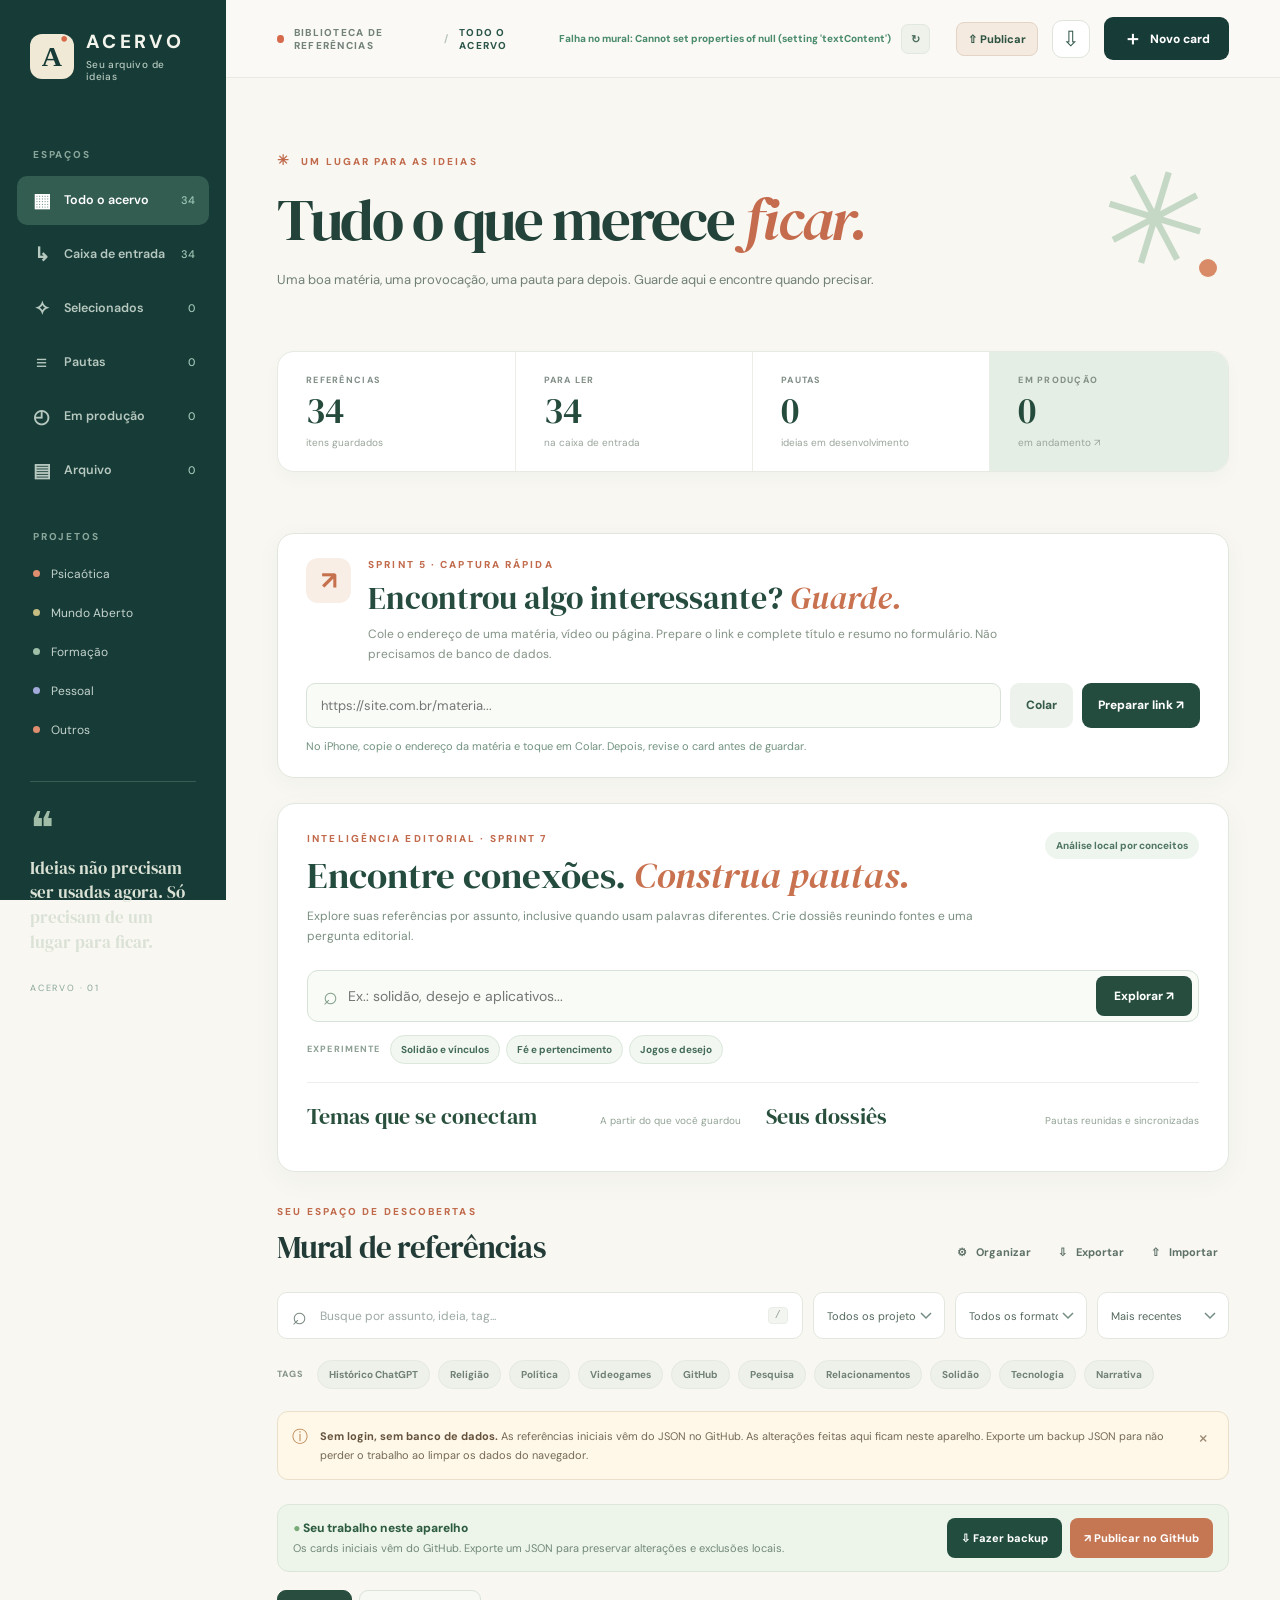
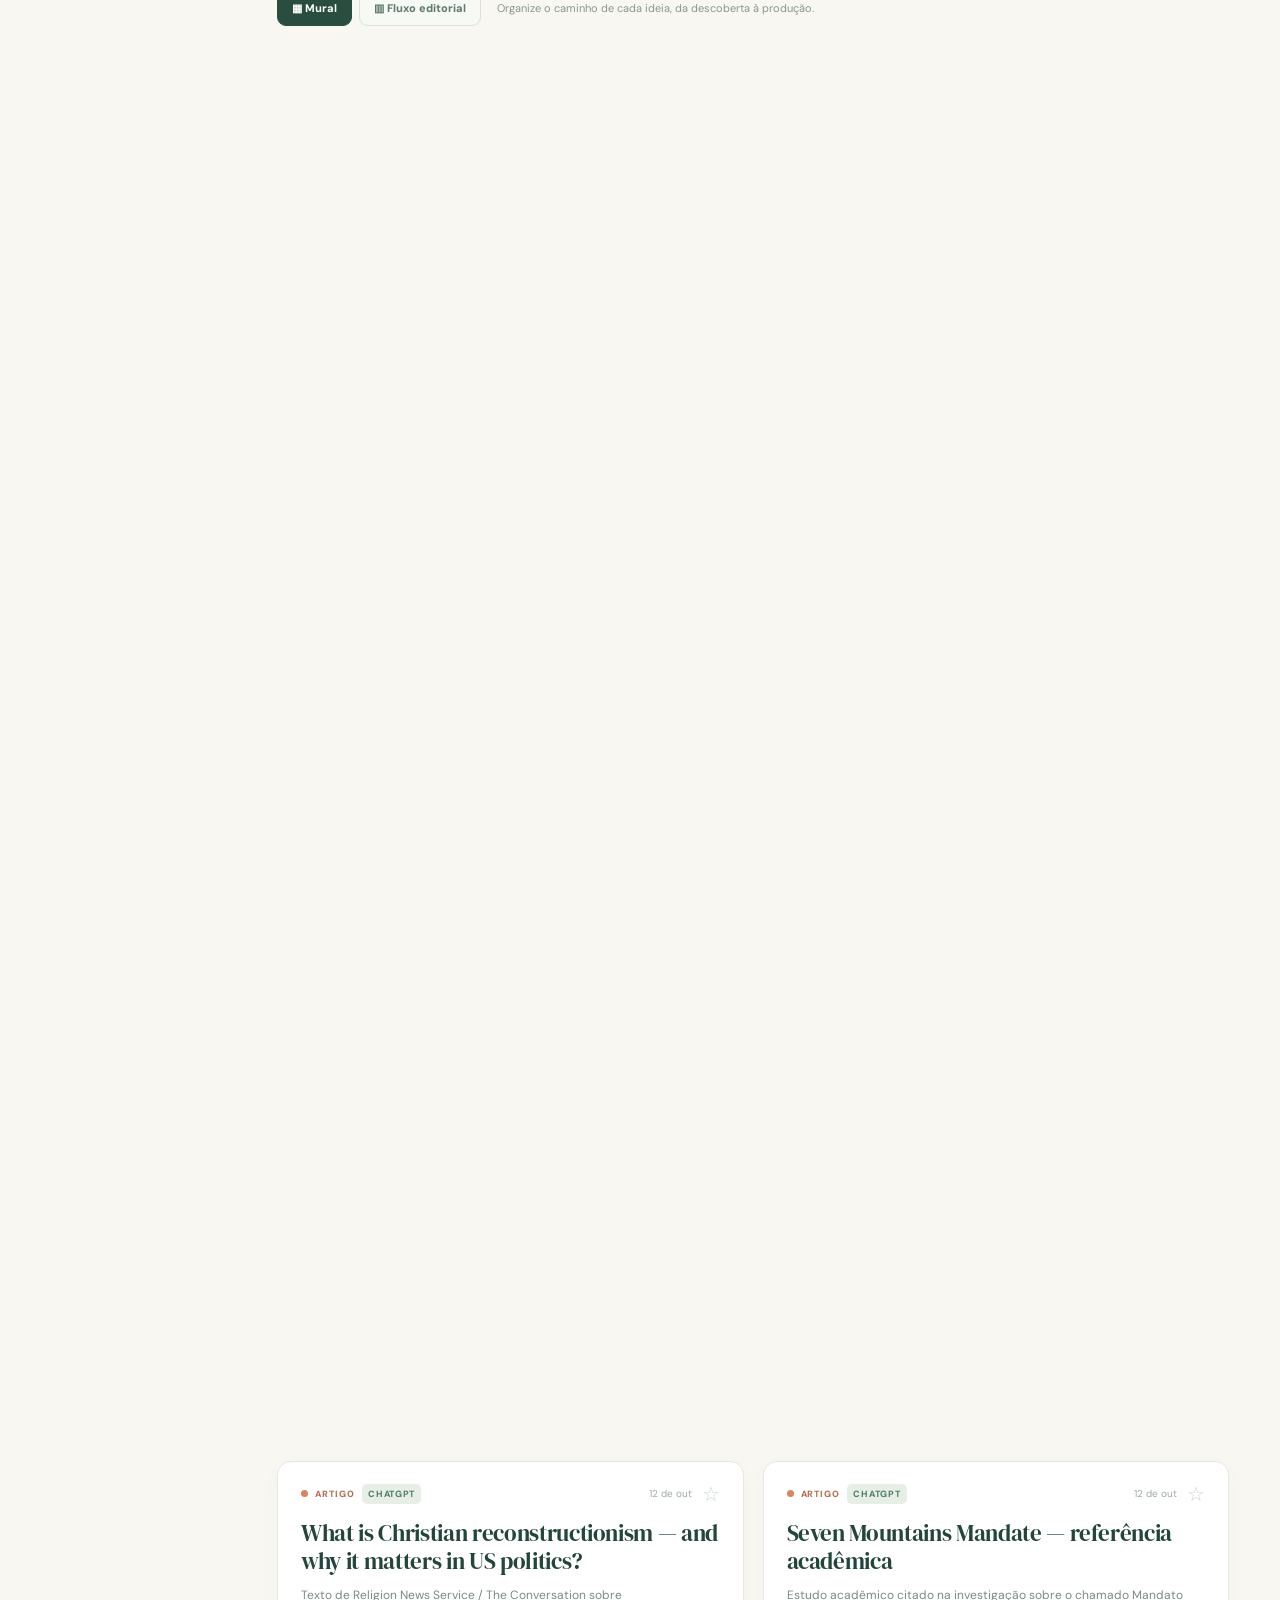
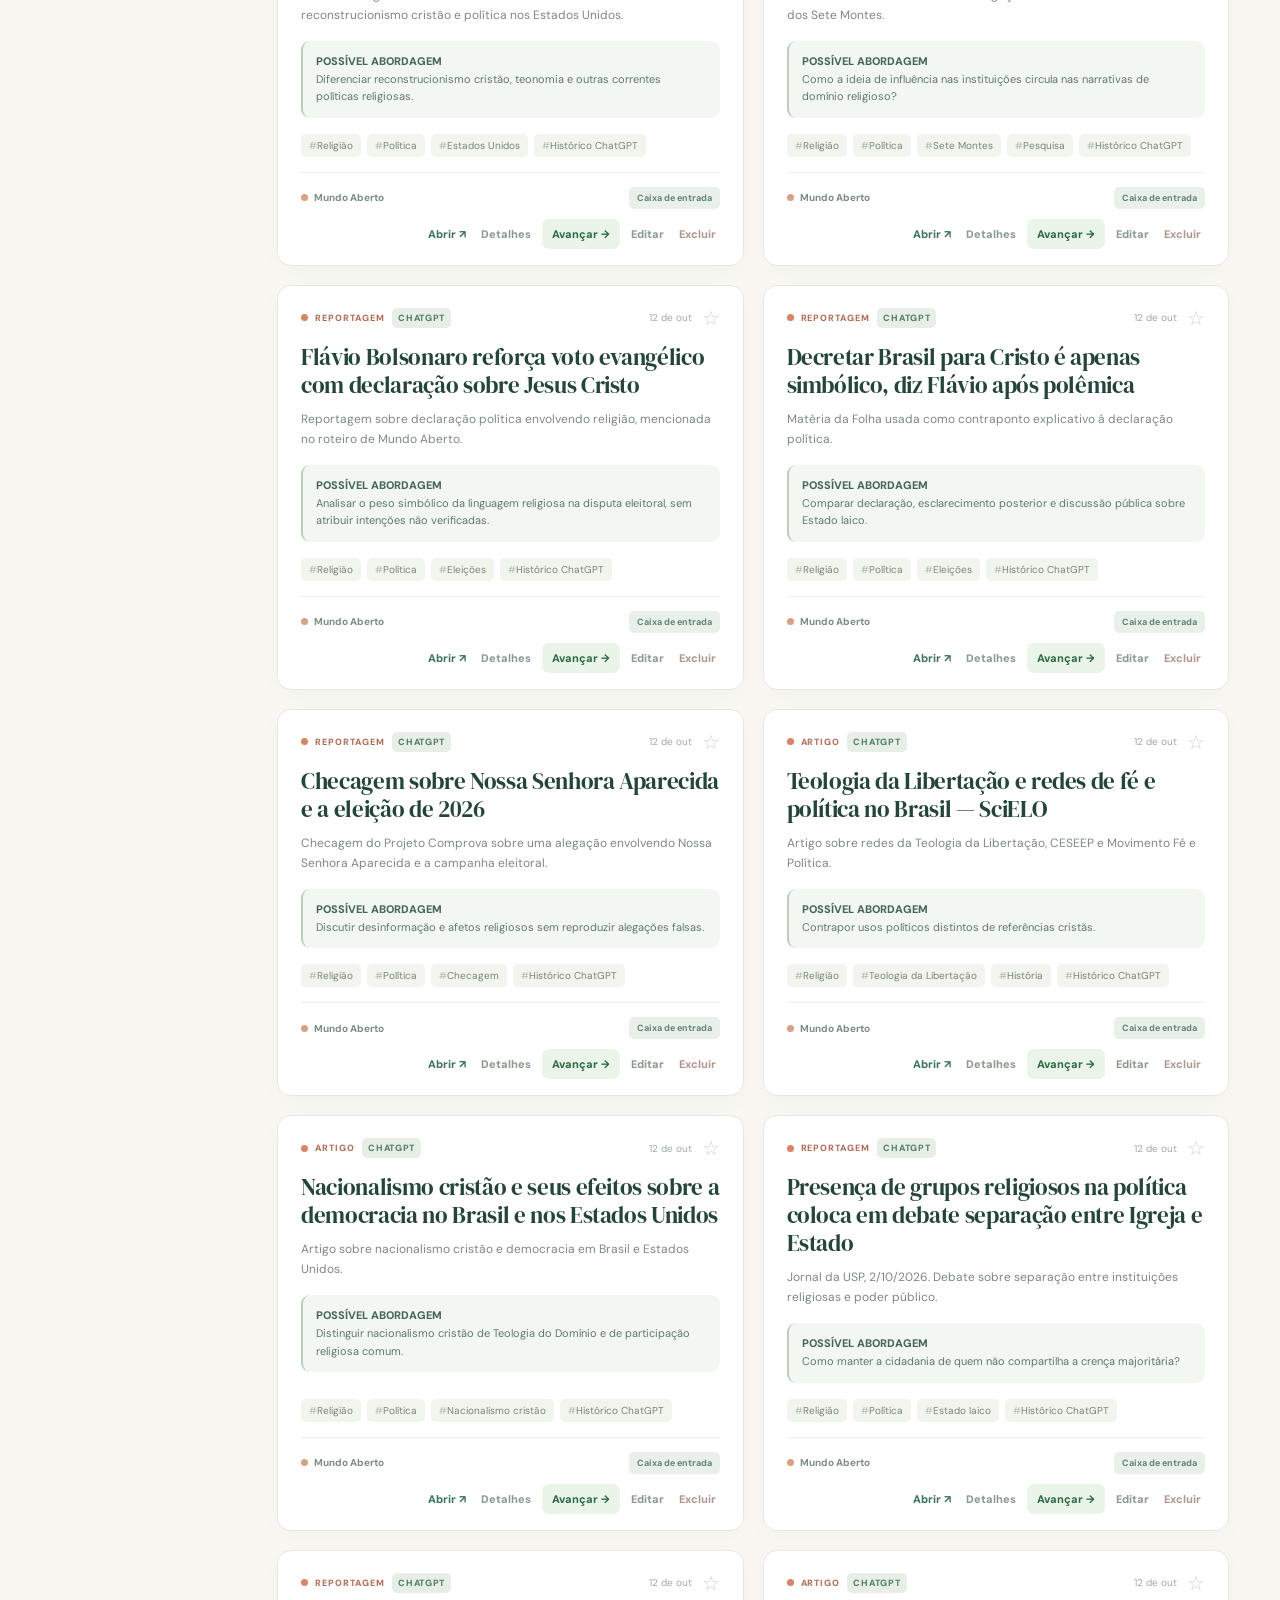
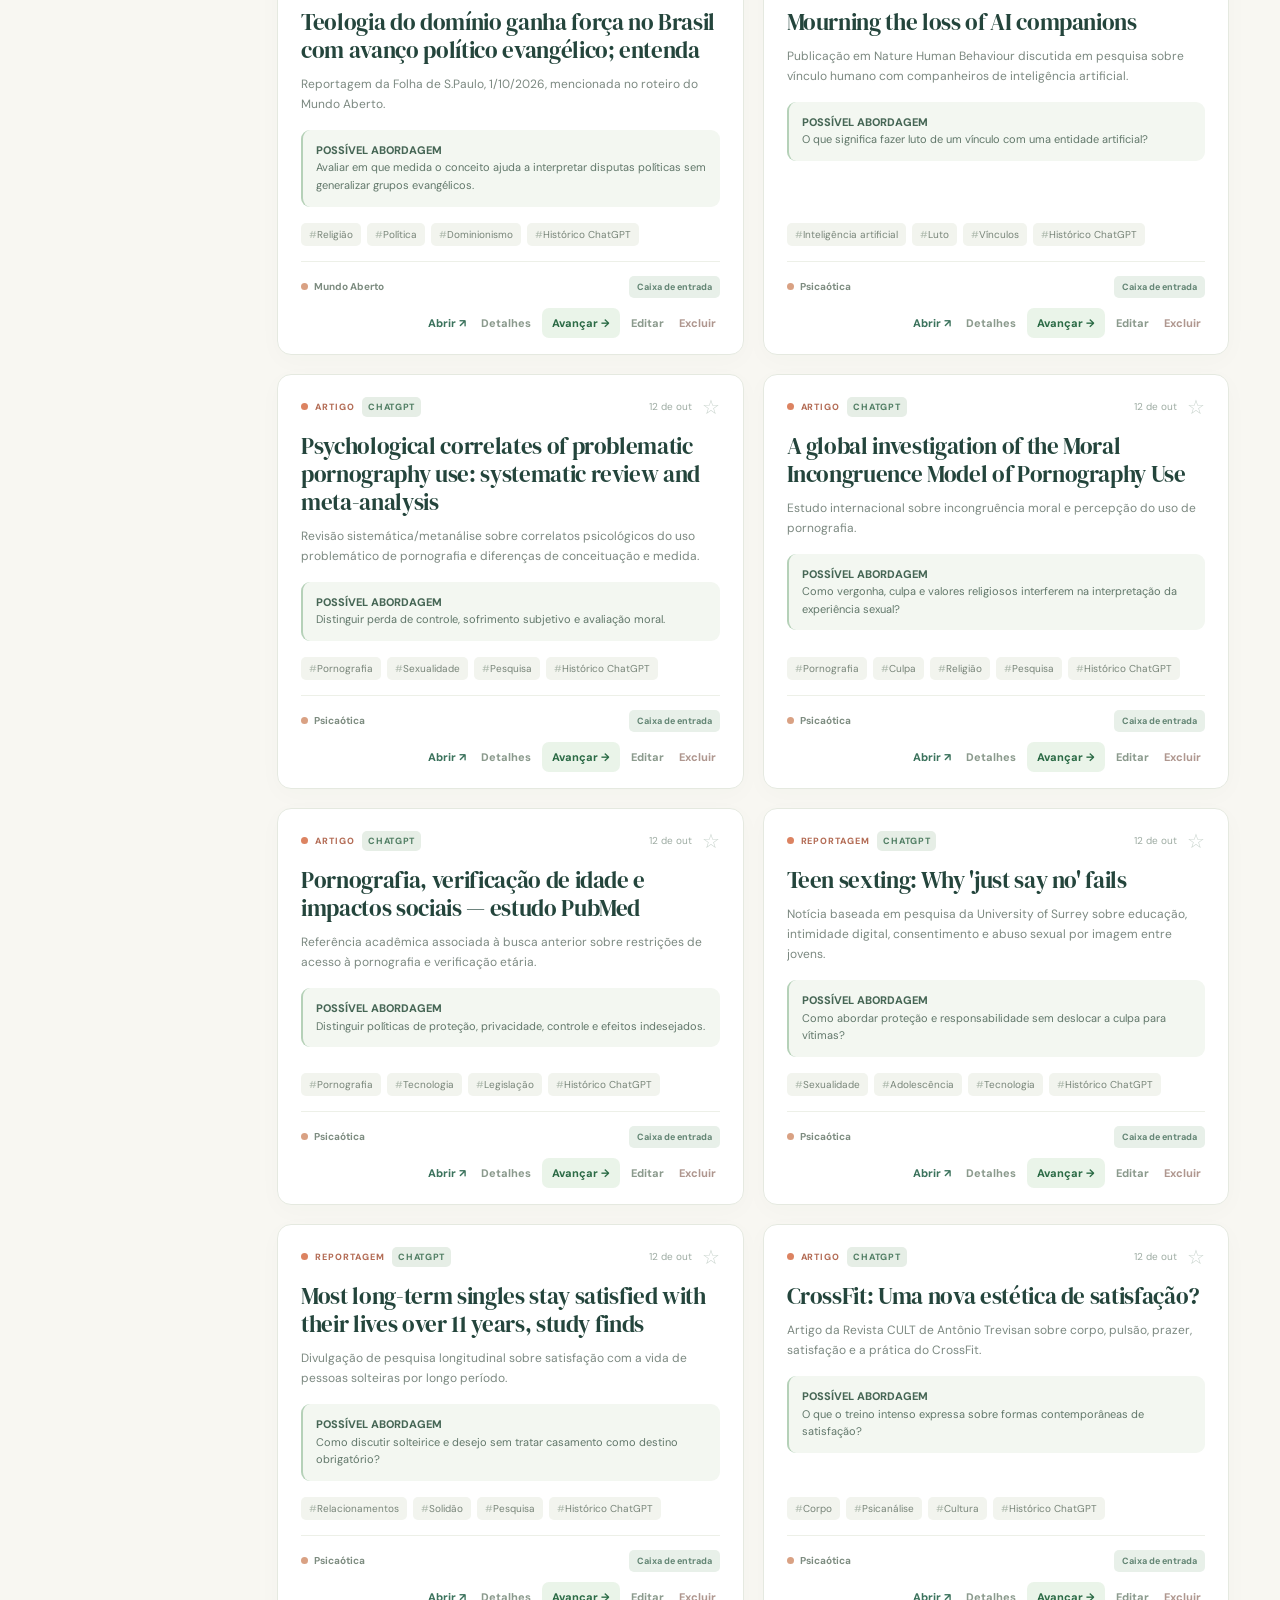
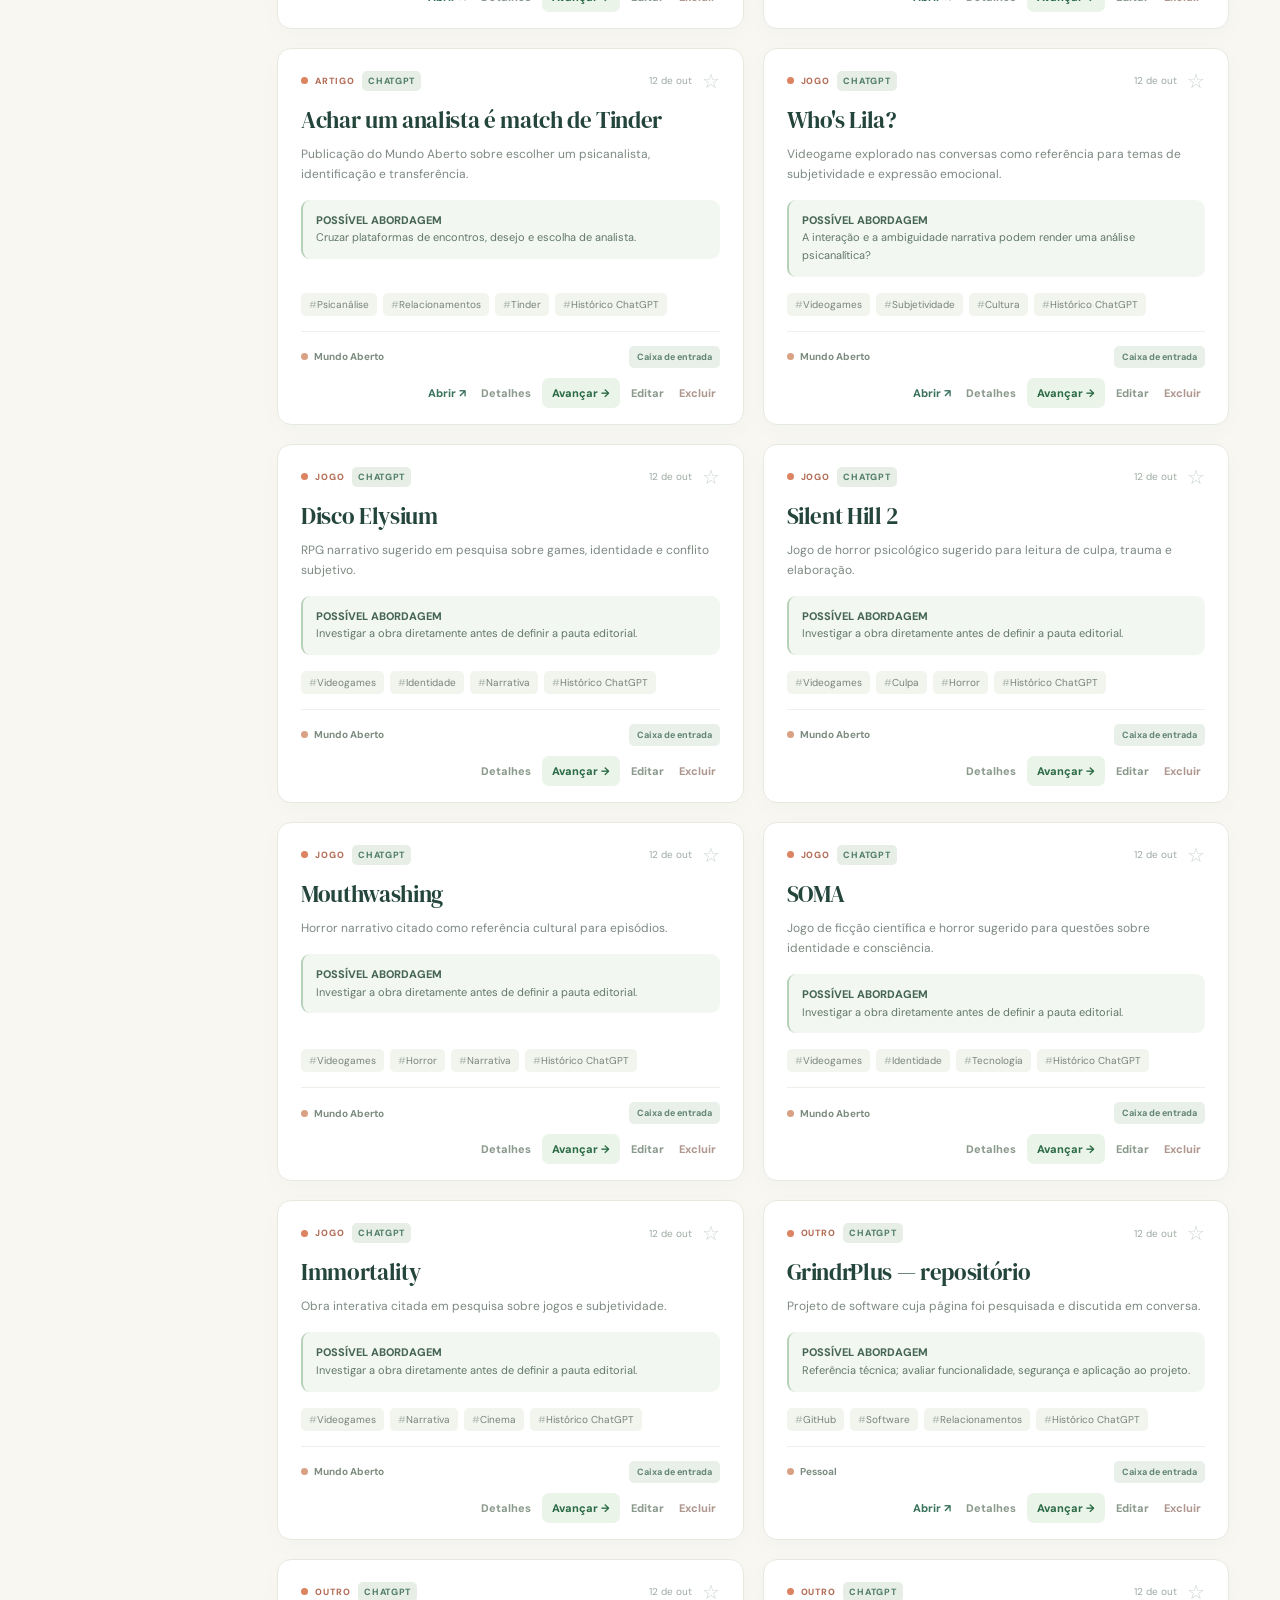
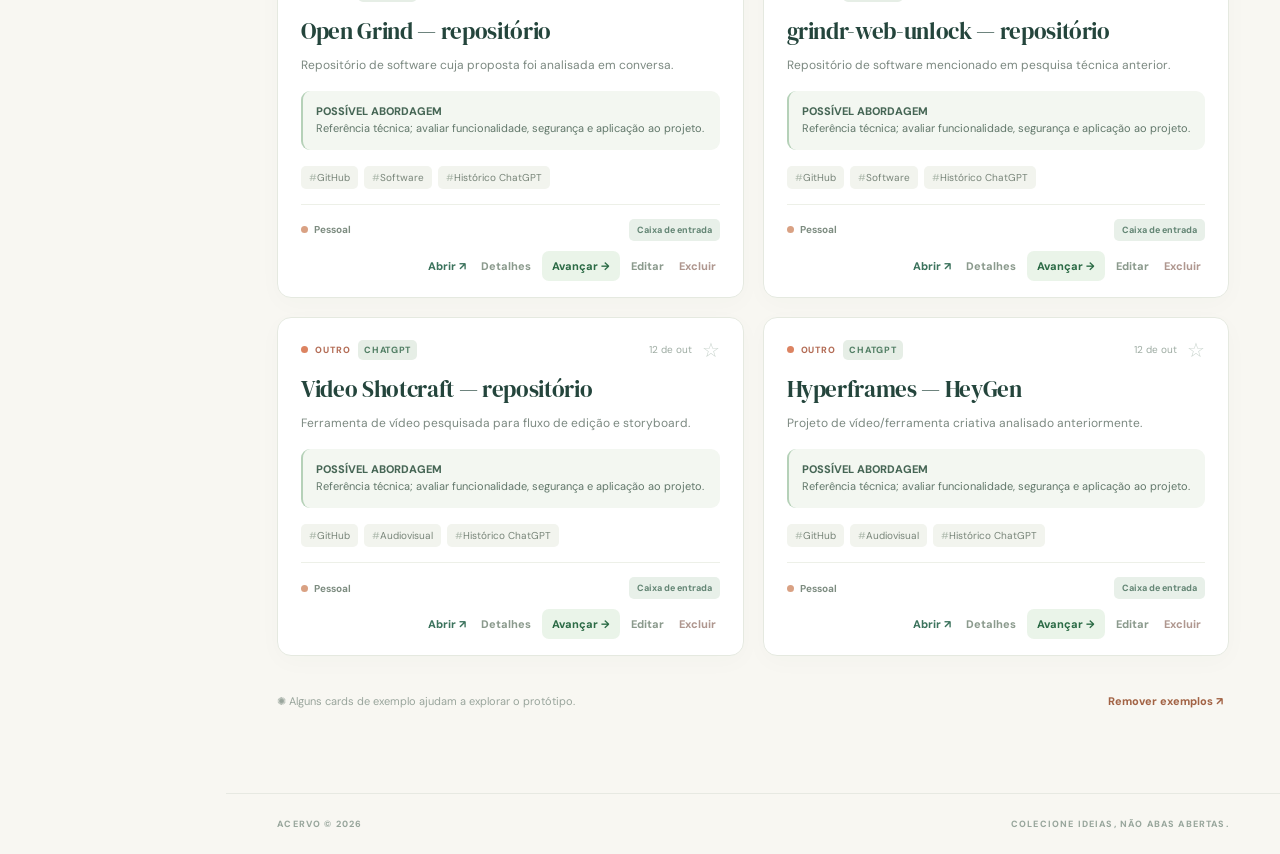
==== commit 9e1c6220: "Sync embedded Acervo seed with solidão references" ====
--- a/index.html
+++ b/index.html
@@ -371,7 +371,7 @@
 }
 </style>
   <!-- Backup inicial embutido: garante os cards mesmo se o pedido a data/cards.json falhar. -->
-  <script type="application/json" id="acervoSeedJSON">{"cards":[{"id":"db12b46f-18e7-5105-b100-9f3ef93a6cf5","title":"Constituição Federal de 1988 — Estado laico e liberdade religiosa","url":"https://www.planalto.gov.br/ccivil_03/constituicao/constituicao.htm","description":"Texto constitucional brasileiro usado como referência sobre liberdade de crença e as relações entre Estado e organizações religiosas.","angle":"Quais são os limites entre liberdade religiosa, participação política e laicidade?","tags":["Religião","Política","Estado laico","Fontes","Histórico ChatGPT"],"project":"Mundo Aberto","type":"Artigo","status":"entrada","favorite":false,"notes":"Fonte primária jurídica; não é uma reportagem.\nRecuperado de pesquisas anteriores no ChatGPT e de documentos de referência. Confira os dados editoriais e a acessibilidade do link antes de publicar.","demo":false,"origin":"chatgpt","createdAt":"2026-10-12T15:23:31.361697Z","updatedAt":"2026-10-12T15:23:31.361697Z"},{"id":"3ed19be5-a1c0-58fa-ae8d-ad678066ee63","title":"Teologia do domínio é mais perigosa para democracia que bolsonarismo, diz historiador","url":"https://apublica.org/2024/03/teologia-do-dominio-e-mais-perigosa-para-democracia-que-bolsonarismo-diz-historiador/","description":"Entrevista/reportagem da Agência Pública sobre Teologia do Domínio e implicações para a democracia.","angle":"Distinguir crença religiosa, participação cívica e projetos de domínio político.","tags":["Religião","Política","Dominionismo","Histórico ChatGPT"],"project":"Mundo Aberto","type":"Reportagem","status":"entrada","favorite":false,"notes":"Recuperado de pesquisas anteriores no ChatGPT e de documentos de referência. Confira os dados editoriais e a acessibilidade do link antes de publicar.","demo":false,"origin":"chatgpt","createdAt":"2026-10-12T15:23:31.361697Z","updatedAt":"2026-10-12T15:23:31.361697Z"},{"id":"c02f36cc-b275-5546-806e-c33138cb882d","title":"Pentecostalismo, batalha espiritual e política brasileira — pesquisa SciELO","url":"https://www.scielo.br/scielo.php?lng=pt&nrm=iso&pid=S2176-87572020000300607&script=sci_arttext&tlng=pt","description":"Artigo acadêmico citado na pesquisa sobre circulação de ideias religiosas e participação política brasileira.","angle":"Como diferentes correntes religiosas se relacionam com poder e eleições?","tags":["Religião","Política","Pesquisa","Histórico ChatGPT"],"project":"Mundo Aberto","type":"Artigo","status":"entrada","favorite":false,"notes":"Título de identificação provisório: conferir o título acadêmico original.\nRecuperado de pesquisas anteriores no ChatGPT e de documentos de referência. Confira os dados editoriais e a acessibilidade do link antes de publicar.","demo":false,"origin":"chatgpt","createdAt":"2026-10-12T15:23:31.361697Z","updatedAt":"2026-10-12T15:23:31.361697Z"},{"id":"3a9b58ac-9a5a-53ee-aa50-75508d0e4ba2","title":"What is Christian reconstructionism — and why it matters in US politics?","url":"https://religionnews.com/2026/01/13/what-is-christian-reconstructionism-%E2%88%92-and-why-it-matters-in-us-politics/","description":"Texto de Religion News Service / The Conversation sobre reconstrucionismo cristão e política nos Estados Unidos.","angle":"Diferenciar reconstrucionismo cristão, teonomia e outras correntes políticas religiosas.","tags":["Religião","Política","Estados Unidos","Histórico ChatGPT"],"project":"Mundo Aberto","type":"Artigo","status":"entrada","favorite":false,"notes":"Recuperado de pesquisas anteriores no ChatGPT e de documentos de referência. Confira os dados editoriais e a acessibilidade do link antes de publicar.","demo":false,"origin":"chatgpt","createdAt":"2026-10-12T15:23:31.361697Z","updatedAt":"2026-10-12T15:23:31.361697Z"},{"id":"d57f4cf5-111b-5365-a5d3-3c240c48df68","title":"Seven Mountains Mandate — referência acadêmica","url":"https://journals.sagepub.com/doi/10.1177/00084298251392087","description":"Estudo acadêmico citado na investigação sobre o chamado Mandato dos Sete Montes.","angle":"Como a ideia de influência nas instituições circula nas narrativas de domínio religioso?","tags":["Religião","Política","Sete Montes","Pesquisa","Histórico ChatGPT"],"project":"Mundo Aberto","type":"Artigo","status":"entrada","favorite":false,"notes":"Título de identificação provisório: conferir o título acadêmico original.\nRecuperado de pesquisas anteriores no ChatGPT e de documentos de referência. Confira os dados editoriais e a acessibilidade do link antes de publicar.","demo":false,"origin":"chatgpt","createdAt":"2026-10-12T15:23:31.361697Z","updatedAt":"2026-10-12T15:23:31.361697Z"},{"id":"7ac02d63-c8fd-553a-9a93-2085f47f7f5b","title":"Flávio Bolsonaro reforça voto evangélico com declaração sobre Jesus Cristo","url":"https://www.infomoney.com.br/politica/decretar-que-o-brasil-e-do-senhor-jesus-cristo-flavio-reforca-voto-evangelico/","description":"Reportagem sobre declaração política envolvendo religião, mencionada no roteiro de Mundo Aberto.","angle":"Analisar o peso simbólico da linguagem religiosa na disputa eleitoral, sem atribuir intenções não verificadas.","tags":["Religião","Política","Eleições","Histórico ChatGPT"],"project":"Mundo Aberto","type":"Reportagem","status":"entrada","favorite":false,"notes":"Recuperado de pesquisas anteriores no ChatGPT e de documentos de referência. Confira os dados editoriais e a acessibilidade do link antes de publicar.","demo":false,"origin":"chatgpt","createdAt":"2026-10-12T15:23:31.361697Z","updatedAt":"2026-10-12T15:23:31.361697Z"},{"id":"835246fb-9d52-51f9-a0ed-b918a53ed67f","title":"Decretar Brasil para Cristo é apenas simbólico, diz Flávio após polêmica","url":"https://www1.folha.uol.com.br/poder/2026/09/decretar-brasil-para-cristo-e-apenas-simbolico-diz-flavio-apos-polemica-de-nossa-senhora.shtml","description":"Matéria da Folha usada como contraponto explicativo à declaração política.","angle":"Comparar declaração, esclarecimento posterior e discussão pública sobre Estado laico.","tags":["Religião","Política","Eleições","Histórico ChatGPT"],"project":"Mundo Aberto","type":"Reportagem","status":"entrada","favorite":false,"notes":"Pode exigir assinatura/paywall.\nRecuperado de pesquisas anteriores no ChatGPT e de documentos de referência. Confira os dados editoriais e a acessibilidade do link antes de publicar.","demo":false,"origin":"chatgpt","createdAt":"2026-10-12T15:23:31.361697Z","updatedAt":"2026-10-12T15:23:31.361697Z"},{"id":"df3b0070-1c26-5c3f-9fec-1b928c69f579","title":"Checagem sobre Nossa Senhora Aparecida e a eleição de 2026","url":"https://noticias.uol.com.br/comprova/ultimas-noticias/2026/09/29/desinformacao-flavio-bolsonaro-padroeira-nossa-senhora-aparecida-eleicoes.ghtm","description":"Checagem do Projeto Comprova sobre uma alegação envolvendo Nossa Senhora Aparecida e a campanha eleitoral.","angle":"Discutir desinformação e afetos religiosos sem reproduzir alegações falsas.","tags":["Religião","Política","Checagem","Histórico ChatGPT"],"project":"Mundo Aberto","type":"Reportagem","status":"entrada","favorite":false,"notes":"Título resumido do item do roteiro; conferir a manchete original.\nRecuperado de pesquisas anteriores no ChatGPT e de documentos de referência. Confira os dados editoriais e a acessibilidade do link antes de publicar.","demo":false,"origin":"chatgpt","createdAt":"2026-10-12T15:23:31.361697Z","updatedAt":"2026-10-12T15:23:31.361697Z"},{"id":"485aeea3-fb96-50cf-9743-299c29bf49af","title":"Teologia da Libertação e redes de fé e política no Brasil — SciELO","url":"https://www.scielo.br/j/rh/a/hmwYFhFcpq8kSpg6yZ9TXvH/?format=html&lang=pt","description":"Artigo sobre redes da Teologia da Libertação, CESEEP e Movimento Fé e Política.","angle":"Contrapor usos políticos distintos de referências cristãs.","tags":["Religião","Teologia da Libertação","História","Histórico ChatGPT"],"project":"Mundo Aberto","type":"Artigo","status":"entrada","favorite":false,"notes":"Título de identificação provisório; conferir original.\nRecuperado de pesquisas anteriores no ChatGPT e de documentos de referência. Confira os dados editoriais e a acessibilidade do link antes de publicar.","demo":false,"origin":"chatgpt","createdAt":"2026-10-12T15:23:31.361697Z","updatedAt":"2026-10-12T15:23:31.361697Z"},{"id":"0eb8e013-e507-5f58-958c-613e65da7727","title":"Nacionalismo cristão e seus efeitos sobre a democracia no Brasil e nos Estados Unidos","url":"https://religiaoepoder.org.br/artigo/nacionalismo-cristao-e-seus-efeitos-sobre-a-democracia-no-brasil-e-nos-estados-unidos","description":"Artigo sobre nacionalismo cristão e democracia em Brasil e Estados Unidos.","angle":"Distinguir nacionalismo cristão de Teologia do Domínio e de participação religiosa comum.","tags":["Religião","Política","Nacionalismo cristão","Histórico ChatGPT"],"project":"Mundo Aberto","type":"Artigo","status":"entrada","favorite":false,"notes":"Recuperado de pesquisas anteriores no ChatGPT e de documentos de referência. Confira os dados editoriais e a acessibilidade do link antes de publicar.","demo":false,"origin":"chatgpt","createdAt":"2026-10-12T15:23:31.361697Z","updatedAt":"2026-10-12T15:23:31.361697Z"},{"id":"05a391df-fec4-5c37-9391-b5404f4c39fd","title":"Presença de grupos religiosos na política coloca em debate separação entre Igreja e Estado","url":"https://jornal.usp.br/noticias/presenca-de-grupos-religiosos-na-politica-coloca-em-debate-separacao-entre-igreja-e-estado/","description":"Jornal da USP, 2/10/2026. Debate sobre separação entre instituições religiosas e poder público.","angle":"Como manter a cidadania de quem não compartilha a crença majoritária?","tags":["Religião","Política","Estado laico","Histórico ChatGPT"],"project":"Mundo Aberto","type":"Reportagem","status":"entrada","favorite":false,"notes":"Recuperado de pesquisas anteriores no ChatGPT e de documentos de referência. Confira os dados editoriais e a acessibilidade do link antes de publicar.","demo":false,"origin":"chatgpt","createdAt":"2026-10-12T15:23:31.361697Z","updatedAt":"2026-10-12T15:23:31.361697Z"},{"id":"6648cd12-e318-5aa9-9fcf-c9ea82c7a69b","title":"Teologia do domínio ganha força no Brasil com avanço político evangélico; entenda","url":"https://www1.folha.uol.com.br/poder/2026/10/teologia-do-dominio-ganha-forca-no-brasil-com-avanco-politico-evangelico-entenda.shtml","description":"Reportagem da Folha de S.Paulo, 1/10/2026, mencionada no roteiro do Mundo Aberto.","angle":"Avaliar em que medida o conceito ajuda a interpretar disputas políticas sem generalizar grupos evangélicos.","tags":["Religião","Política","Dominionismo","Histórico ChatGPT"],"project":"Mundo Aberto","type":"Reportagem","status":"entrada","favorite":false,"notes":"Possível paywall.\nRecuperado de pesquisas anteriores no ChatGPT e de documentos de referência. Confira os dados editoriais e a acessibilidade do link antes de publicar.","demo":false,"origin":"chatgpt","createdAt":"2026-10-12T15:23:31.361697Z","updatedAt":"2026-10-12T15:23:31.361697Z"},{"id":"1b544fad-db81-56be-b166-cc9ee4114637","title":"Mourning the loss of AI companions","url":"https://www.nature.com/articles/s41562-026-02569-3","description":"Publicação em Nature Human Behaviour discutida em pesquisa sobre vínculo humano com companheiros de inteligência artificial.","angle":"O que significa fazer luto de um vínculo com uma entidade artificial?","tags":["Inteligência artificial","Luto","Vínculos","Histórico ChatGPT"],"project":"Psicaótica","type":"Artigo","status":"entrada","favorite":false,"notes":"Recuperado de pesquisas anteriores no ChatGPT e de documentos de referência. Confira os dados editoriais e a acessibilidade do link antes de publicar.","demo":false,"origin":"chatgpt","createdAt":"2026-10-12T15:23:31.361697Z","updatedAt":"2026-10-12T15:23:31.361697Z"},{"id":"698d45ec-6ca1-5e66-bdda-c74a150f32a1","title":"Psychological correlates of problematic pornography use: systematic review and meta-analysis","url":"https://pmc.ncbi.nlm.nih.gov/articles/PMC13546883/","description":"Revisão sistemática/metanálise sobre correlatos psicológicos do uso problemático de pornografia e diferenças de conceituação e medida.","angle":"Distinguir perda de controle, sofrimento subjetivo e avaliação moral.","tags":["Pornografia","Sexualidade","Pesquisa","Histórico ChatGPT"],"project":"Psicaótica","type":"Artigo","status":"entrada","favorite":false,"notes":"Recuperado de pesquisas anteriores no ChatGPT e de documentos de referência. Confira os dados editoriais e a acessibilidade do link antes de publicar.","demo":false,"origin":"chatgpt","createdAt":"2026-10-12T15:23:31.361697Z","updatedAt":"2026-10-12T15:23:31.361697Z"},{"id":"89cde36b-6ea7-5e06-956b-ec241d4482d1","title":"A global investigation of the Moral Incongruence Model of Pornography Use","url":"https://pmc.ncbi.nlm.nih.gov/articles/PMC13371739/","description":"Estudo internacional sobre incongruência moral e percepção do uso de pornografia.","angle":"Como vergonha, culpa e valores religiosos interferem na interpretação da experiência sexual?","tags":["Pornografia","Culpa","Religião","Pesquisa","Histórico ChatGPT"],"project":"Psicaótica","type":"Artigo","status":"entrada","favorite":false,"notes":"Recuperado de pesquisas anteriores no ChatGPT e de documentos de referência. Confira os dados editoriais e a acessibilidade do link antes de publicar.","demo":false,"origin":"chatgpt","createdAt":"2026-10-12T15:23:31.361697Z","updatedAt":"2026-10-12T15:23:31.361697Z"},{"id":"f73db9ab-ef1d-549d-9ceb-b7c9e31e6d9f","title":"Pornografia, verificação de idade e impactos sociais — estudo PubMed","url":"https://pubmed.ncbi.nlm.nih.gov/42545457/","description":"Referência acadêmica associada à busca anterior sobre restrições de acesso à pornografia e verificação etária.","angle":"Distinguir políticas de proteção, privacidade, controle e efeitos indesejados.","tags":["Pornografia","Tecnologia","Legislação","Histórico ChatGPT"],"project":"Psicaótica","type":"Artigo","status":"entrada","favorite":false,"notes":"Título provisório: consultar o registro PubMed para confirmar o objeto exato do estudo.\nRecuperado de pesquisas anteriores no ChatGPT e de documentos de referência. Confira os dados editoriais e a acessibilidade do link antes de publicar.","demo":false,"origin":"chatgpt","createdAt":"2026-10-12T15:23:31.361697Z","updatedAt":"2026-10-12T15:23:31.361697Z"},{"id":"c491d9be-c0fc-568a-80b1-779613fedaa5","title":"Teen sexting: Why 'just say no' fails","url":"https://phys.org/news/2026-10-teen-sexting.html","description":"Notícia baseada em pesquisa da University of Surrey sobre educação, intimidade digital, consentimento e abuso sexual por imagem entre jovens.","angle":"Como abordar proteção e responsabilidade sem deslocar a culpa para vítimas?","tags":["Sexualidade","Adolescência","Tecnologia","Histórico ChatGPT"],"project":"Psicaótica","type":"Reportagem","status":"entrada","favorite":false,"notes":"Recuperado de pesquisas anteriores no ChatGPT e de documentos de referência. Confira os dados editoriais e a acessibilidade do link antes de publicar.","demo":false,"origin":"chatgpt","createdAt":"2026-10-12T15:23:31.361697Z","updatedAt":"2026-10-12T15:23:31.361697Z"},{"id":"957d93e3-b3e6-55a3-a542-367b0777fdd7","title":"Most long-term singles stay satisfied with their lives over 11 years, study finds","url":"https://www.psypost.org/most-long-term-singles-stay-satisfied-with-their-lives-over-11-years-study-finds/","description":"Divulgação de pesquisa longitudinal sobre satisfação com a vida de pessoas solteiras por longo período.","angle":"Como discutir solteirice e desejo sem tratar casamento como destino obrigatório?","tags":["Relacionamentos","Solidão","Pesquisa","Histórico ChatGPT"],"project":"Psicaótica","type":"Reportagem","status":"entrada","favorite":false,"notes":"Recuperado de pesquisas anteriores no ChatGPT e de documentos de referência. Confira os dados editoriais e a acessibilidade do link antes de publicar.","demo":false,"origin":"chatgpt","createdAt":"2026-10-12T15:23:31.361697Z","updatedAt":"2026-10-12T15:23:31.361697Z"},{"id":"7940e9ac-1137-5681-a077-cc2598eec924","title":"CrossFit: Uma nova estética de satisfação?","url":"https://revistacult.uol.com.br/home/crossfit-uma-nova-estetica-de-satisfacao/","description":"Artigo da Revista CULT de Antônio Trevisan sobre corpo, pulsão, prazer, satisfação e a prática do CrossFit.","angle":"O que o treino intenso expressa sobre formas contemporâneas de satisfação?","tags":["Corpo","Psicanálise","Cultura","Histórico ChatGPT"],"project":"Psicaótica","type":"Artigo","status":"entrada","favorite":false,"notes":"Recuperado de pesquisas anteriores no ChatGPT e de documentos de referência. Confira os dados editoriais e a acessibilidade do link antes de publicar.","demo":false,"origin":"chatgpt","createdAt":"2026-10-12T15:23:31.361697Z","updatedAt":"2026-10-12T15:23:31.361697Z"},{"id":"256fb7d4-5381-567e-9473-50ffc7cbb871","title":"Achar um analista é match de Tinder","url":"https://mundoaberto.substack.com/p/achar-um-analista-e-match-de-tinder","description":"Publicação do Mundo Aberto sobre escolher um psicanalista, identificação e transferência.","angle":"Cruzar plataformas de encontros, desejo e escolha de analista.","tags":["Psicanálise","Relacionamentos","Tinder","Histórico ChatGPT"],"project":"Mundo Aberto","type":"Artigo","status":"entrada","favorite":false,"notes":"Publicação autoral recuperada de pesquisa anterior; já pode estar publicada.\nRecuperado de pesquisas anteriores no ChatGPT e de documentos de referência. Confira os dados editoriais e a acessibilidade do link antes de publicar.","demo":false,"origin":"chatgpt","createdAt":"2026-10-12T15:23:31.361697Z","updatedAt":"2026-10-12T15:23:31.361697Z"},{"id":"118b5942-e1a8-595a-b0ad-4765ca07eb8e","title":"Who's Lila?","url":"https://store.steampowered.com/app/1697700/Whos_Lila/","description":"Videogame explorado nas conversas como referência para temas de subjetividade e expressão emocional.","angle":"A interação e a ambiguidade narrativa podem render uma análise psicanalítica?","tags":["Videogames","Subjetividade","Cultura","Histórico ChatGPT"],"project":"Mundo Aberto","type":"Jogo","status":"entrada","favorite":false,"notes":"Recuperado de pesquisas anteriores no ChatGPT e de documentos de referência. Confira os dados editoriais e a acessibilidade do link antes de publicar.","demo":false,"origin":"chatgpt","createdAt":"2026-10-12T15:23:31.361697Z","updatedAt":"2026-10-12T15:23:31.361697Z"},{"id":"e17bfa01-b282-5ebe-897f-16a6b9e2577f","title":"Disco Elysium","url":"","description":"RPG narrativo sugerido em pesquisa sobre games, identidade e conflito subjetivo.","angle":"Investigar a obra diretamente antes de definir a pauta editorial.","tags":["Videogames","Identidade","Narrativa","Histórico ChatGPT"],"project":"Mundo Aberto","type":"Jogo","status":"entrada","favorite":false,"notes":"Título recuperado de recomendações em conversa; link específico não foi preservado.\nRecuperado de pesquisas anteriores no ChatGPT e de documentos de referência. Confira os dados editoriais e a acessibilidade do link antes de publicar.","demo":false,"origin":"chatgpt","createdAt":"2026-10-12T15:23:31.361697Z","updatedAt":"2026-10-12T15:23:31.361697Z"},{"id":"1ee6b4bc-2229-57d3-a1b3-927ef49d20b0","title":"Silent Hill 2","url":"","description":"Jogo de horror psicológico sugerido para leitura de culpa, trauma e elaboração.","angle":"Investigar a obra diretamente antes de definir a pauta editorial.","tags":["Videogames","Culpa","Horror","Histórico ChatGPT"],"project":"Mundo Aberto","type":"Jogo","status":"entrada","favorite":false,"notes":"Título recuperado de recomendações em conversa; link específico não foi preservado.\nRecuperado de pesquisas anteriores no ChatGPT e de documentos de referência. Confira os dados editoriais e a acessibilidade do link antes de publicar.","demo":false,"origin":"chatgpt","createdAt":"2026-10-12T15:23:31.361697Z","updatedAt":"2026-10-12T15:23:31.361697Z"},{"id":"1cf40435-9278-559e-ae56-5dd78c8d783a","title":"Mouthwashing","url":"","description":"Horror narrativo citado como referência cultural para episódios.","angle":"Investigar a obra diretamente antes de definir a pauta editorial.","tags":["Videogames","Horror","Narrativa","Histórico ChatGPT"],"project":"Mundo Aberto","type":"Jogo","status":"entrada","favorite":false,"notes":"Título recuperado de recomendações em conversa; link específico não foi preservado.\nRecuperado de pesquisas anteriores no ChatGPT e de documentos de referência. Confira os dados editoriais e a acessibilidade do link antes de publicar.","demo":false,"origin":"chatgpt","createdAt":"2026-10-12T15:23:31.361697Z","updatedAt":"2026-10-12T15:23:31.361697Z"},{"id":"2525da1e-c323-511d-9d22-0d29d44dddea","title":"SOMA","url":"","description":"Jogo de ficção científica e horror sugerido para questões sobre identidade e consciência.","angle":"Investigar a obra diretamente antes de definir a pauta editorial.","tags":["Videogames","Identidade","Tecnologia","Histórico ChatGPT"],"project":"Mundo Aberto","type":"Jogo","status":"entrada","favorite":false,"notes":"Título recuperado de recomendações em conversa; link específico não foi preservado.\nRecuperado de pesquisas anteriores no ChatGPT e de documentos de referência. Confira os dados editoriais e a acessibilidade do link antes de publicar.","demo":false,"origin":"chatgpt","createdAt":"2026-10-12T15:23:31.361697Z","updatedAt":"2026-10-12T15:23:31.361697Z"},{"id":"6be476ba-83fe-5908-8d5b-270cedb9af88","title":"Immortality","url":"","description":"Obra interativa citada em pesquisa sobre jogos e subjetividade.","angle":"Investigar a obra diretamente antes de definir a pauta editorial.","tags":["Videogames","Narrativa","Cinema","Histórico ChatGPT"],"project":"Mundo Aberto","type":"Jogo","status":"entrada","favorite":false,"notes":"Título recuperado de recomendações em conversa; link específico não foi preservado.\nRecuperado de pesquisas anteriores no ChatGPT e de documentos de referência. Confira os dados editoriais e a acessibilidade do link antes de publicar.","demo":false,"origin":"chatgpt","createdAt":"2026-10-12T15:23:31.361697Z","updatedAt":"2026-10-12T15:23:31.361697Z"},{"id":"d3c5183f-768d-52a2-aa3f-341e1e3ef263","title":"GrindrPlus — repositório","url":"https://github.com/ElJaviLuki/GrindrPlus","description":"Projeto de software cuja página foi pesquisada e discutida em conversa.","angle":"Referência técnica; avaliar funcionalidade, segurança e aplicação ao projeto.","tags":["GitHub","Software","Relacionamentos","Histórico ChatGPT"],"project":"Pessoal","type":"Outro","status":"entrada","favorite":false,"notes":"Registro de pesquisa técnica anterior, não é endosso ao software.\nRecuperado de pesquisas anteriores no ChatGPT e de documentos de referência. Confira os dados editoriais e a acessibilidade do link antes de publicar.","demo":false,"origin":"chatgpt","createdAt":"2026-10-12T15:23:31.361697Z","updatedAt":"2026-10-12T15:23:31.361697Z"},{"id":"a014076d-c6e9-5fc2-9660-85b821938482","title":"Open Grind — repositório","url":"https://git.opengrind.org/open-grind/open-grind","description":"Repositório de software cuja proposta foi analisada em conversa.","angle":"Referência técnica; avaliar funcionalidade, segurança e aplicação ao projeto.","tags":["GitHub","Software","Histórico ChatGPT"],"project":"Pessoal","type":"Outro","status":"entrada","favorite":false,"notes":"Registro de pesquisa técnica anterior, não é endosso ao software.\nRecuperado de pesquisas anteriores no ChatGPT e de documentos de referência. Confira os dados editoriais e a acessibilidade do link antes de publicar.","demo":false,"origin":"chatgpt","createdAt":"2026-10-12T15:23:31.361697Z","updatedAt":"2026-10-12T15:23:31.361697Z"},{"id":"b8bc0f88-4c83-5df9-9987-addb80339e03","title":"grindr-web-unlock — repositório","url":"https://github.com/VityaSchel/grindr-web-unlock","description":"Repositório de software mencionado em pesquisa técnica anterior.","angle":"Referência técnica; avaliar funcionalidade, segurança e aplicação ao projeto.","tags":["GitHub","Software","Histórico ChatGPT"],"project":"Pessoal","type":"Outro","status":"entrada","favorite":false,"notes":"Registro de pesquisa técnica anterior, não é endosso ao software.\nRecuperado de pesquisas anteriores no ChatGPT e de documentos de referência. Confira os dados editoriais e a acessibilidade do link antes de publicar.","demo":false,"origin":"chatgpt","createdAt":"2026-10-12T15:23:31.361697Z","updatedAt":"2026-10-12T15:23:31.361697Z"},{"id":"f953be4d-81cc-5d8c-b792-25586d2f34fe","title":"Video Shotcraft — repositório","url":"https://github.com/Vincentwei1021/video-shotcraft","description":"Ferramenta de vídeo pesquisada para fluxo de edição e storyboard.","angle":"Referência técnica; avaliar funcionalidade, segurança e aplicação ao projeto.","tags":["GitHub","Audiovisual","Histórico ChatGPT"],"project":"Pessoal","type":"Outro","status":"entrada","favorite":false,"notes":"Registro de pesquisa técnica anterior, não é endosso ao software.\nRecuperado de pesquisas anteriores no ChatGPT e de documentos de referência. Confira os dados editoriais e a acessibilidade do link antes de publicar.","demo":false,"origin":"chatgpt","createdAt":"2026-10-12T15:23:31.361697Z","updatedAt":"2026-10-12T15:23:31.361697Z"},{"id":"417a4baf-3944-548f-9efc-7df86681a7e5","title":"Hyperframes — HeyGen","url":"https://github.com/heygen-com/hyperframes","description":"Projeto de vídeo/ferramenta criativa analisado anteriormente.","angle":"Referência técnica; avaliar funcionalidade, segurança e aplicação ao projeto.","tags":["GitHub","Audiovisual","Histórico ChatGPT"],"project":"Pessoal","type":"Outro","status":"entrada","favorite":false,"notes":"Registro de pesquisa técnica anterior, não é endosso ao software.\nRecuperado de pesquisas anteriores no ChatGPT e de documentos de referência. Confira os dados editoriais e a acessibilidade do link antes de publicar.","demo":false,"origin":"chatgpt","createdAt":"2026-10-12T15:23:31.361697Z","updatedAt":"2026-10-12T15:23:31.361697Z"}]}</script>
+  <script type="application/json" id="acervoSeedJSON">{"cards":[{"id":"db12b46f-18e7-5105-b100-9f3ef93a6cf5","title":"Constituição Federal de 1988 — Estado laico e liberdade religiosa","url":"https://www.planalto.gov.br/ccivil_03/constituicao/constituicao.htm","description":"Texto constitucional brasileiro usado como referência sobre liberdade de crença e as relações entre Estado e organizações religiosas.","angle":"Quais são os limites entre liberdade religiosa, participação política e laicidade?","tags":["Religião","Política","Estado laico","Fontes","Histórico ChatGPT"],"project":"Mundo Aberto","type":"Artigo","status":"entrada","favorite":false,"notes":"Fonte primária jurídica; não é uma reportagem.\nRecuperado de pesquisas anteriores no ChatGPT e de documentos de referência. Confira os dados editoriais e a acessibilidade do link antes de publicar.","demo":false,"origin":"chatgpt","createdAt":"2026-10-12T15:23:31.361697Z","updatedAt":"2026-10-12T15:23:31.361697Z"},{"id":"3ed19be5-a1c0-58fa-ae8d-ad678066ee63","title":"Teologia do domínio é mais perigosa para democracia que bolsonarismo, diz historiador","url":"https://apublica.org/2024/03/teologia-do-dominio-e-mais-perigosa-para-democracia-que-bolsonarismo-diz-historiador/","description":"Entrevista/reportagem da Agência Pública sobre Teologia do Domínio e implicações para a democracia.","angle":"Distinguir crença religiosa, participação cívica e projetos de domínio político.","tags":["Religião","Política","Dominionismo","Histórico ChatGPT"],"project":"Mundo Aberto","type":"Reportagem","status":"entrada","favorite":false,"notes":"Recuperado de pesquisas anteriores no ChatGPT e de documentos de referência. Confira os dados editoriais e a acessibilidade do link antes de publicar.","demo":false,"origin":"chatgpt","createdAt":"2026-10-12T15:23:31.361697Z","updatedAt":"2026-10-12T15:23:31.361697Z"},{"id":"c02f36cc-b275-5546-806e-c33138cb882d","title":"Pentecostalismo, batalha espiritual e política brasileira — pesquisa SciELO","url":"https://www.scielo.br/scielo.php?lng=pt&nrm=iso&pid=S2176-87572020000300607&script=sci_arttext&tlng=pt","description":"Artigo acadêmico citado na pesquisa sobre circulação de ideias religiosas e participação política brasileira.","angle":"Como diferentes correntes religiosas se relacionam com poder e eleições?","tags":["Religião","Política","Pesquisa","Histórico ChatGPT"],"project":"Mundo Aberto","type":"Artigo","status":"entrada","favorite":false,"notes":"Título de identificação provisório: conferir o título acadêmico original.\nRecuperado de pesquisas anteriores no ChatGPT e de documentos de referência. Confira os dados editoriais e a acessibilidade do link antes de publicar.","demo":false,"origin":"chatgpt","createdAt":"2026-10-12T15:23:31.361697Z","updatedAt":"2026-10-12T15:23:31.361697Z"},{"id":"3a9b58ac-9a5a-53ee-aa50-75508d0e4ba2","title":"What is Christian reconstructionism — and why it matters in US politics?","url":"https://religionnews.com/2026/01/13/what-is-christian-reconstructionism-%E2%88%92-and-why-it-matters-in-us-politics/","description":"Texto de Religion News Service / The Conversation sobre reconstrucionismo cristão e política nos Estados Unidos.","angle":"Diferenciar reconstrucionismo cristão, teonomia e outras correntes políticas religiosas.","tags":["Religião","Política","Estados Unidos","Histórico ChatGPT"],"project":"Mundo Aberto","type":"Artigo","status":"entrada","favorite":false,"notes":"Recuperado de pesquisas anteriores no ChatGPT e de documentos de referência. Confira os dados editoriais e a acessibilidade do link antes de publicar.","demo":false,"origin":"chatgpt","createdAt":"2026-10-12T15:23:31.361697Z","updatedAt":"2026-10-12T15:23:31.361697Z"},{"id":"d57f4cf5-111b-5365-a5d3-3c240c48df68","title":"Seven Mountains Mandate — referência acadêmica","url":"https://journals.sagepub.com/doi/10.1177/00084298251392087","description":"Estudo acadêmico citado na investigação sobre o chamado Mandato dos Sete Montes.","angle":"Como a ideia de influência nas instituições circula nas narrativas de domínio religioso?","tags":["Religião","Política","Sete Montes","Pesquisa","Histórico ChatGPT"],"project":"Mundo Aberto","type":"Artigo","status":"entrada","favorite":false,"notes":"Título de identificação provisório: conferir o título acadêmico original.\nRecuperado de pesquisas anteriores no ChatGPT e de documentos de referência. Confira os dados editoriais e a acessibilidade do link antes de publicar.","demo":false,"origin":"chatgpt","createdAt":"2026-10-12T15:23:31.361697Z","updatedAt":"2026-10-12T15:23:31.361697Z"},{"id":"7ac02d63-c8fd-553a-9a93-2085f47f7f5b","title":"Flávio Bolsonaro reforça voto evangélico com declaração sobre Jesus Cristo","url":"https://www.infomoney.com.br/politica/decretar-que-o-brasil-e-do-senhor-jesus-cristo-flavio-reforca-voto-evangelico/","description":"Reportagem sobre declaração política envolvendo religião, mencionada no roteiro de Mundo Aberto.","angle":"Analisar o peso simbólico da linguagem religiosa na disputa eleitoral, sem atribuir intenções não verificadas.","tags":["Religião","Política","Eleições","Histórico ChatGPT"],"project":"Mundo Aberto","type":"Reportagem","status":"entrada","favorite":false,"notes":"Recuperado de pesquisas anteriores no ChatGPT e de documentos de referência. Confira os dados editoriais e a acessibilidade do link antes de publicar.","demo":false,"origin":"chatgpt","createdAt":"2026-10-12T15:23:31.361697Z","updatedAt":"2026-10-12T15:23:31.361697Z"},{"id":"835246fb-9d52-51f9-a0ed-b918a53ed67f","title":"Decretar Brasil para Cristo é apenas simbólico, diz Flávio após polêmica","url":"https://www1.folha.uol.com.br/poder/2026/09/decretar-brasil-para-cristo-e-apenas-simbolico-diz-flavio-apos-polemica-de-nossa-senhora.shtml","description":"Matéria da Folha usada como contraponto explicativo à declaração política.","angle":"Comparar declaração, esclarecimento posterior e discussão pública sobre Estado laico.","tags":["Religião","Política","Eleições","Histórico ChatGPT"],"project":"Mundo Aberto","type":"Reportagem","status":"entrada","favorite":false,"notes":"Pode exigir assinatura/paywall.\nRecuperado de pesquisas anteriores no ChatGPT e de documentos de referência. Confira os dados editoriais e a acessibilidade do link antes de publicar.","demo":false,"origin":"chatgpt","createdAt":"2026-10-12T15:23:31.361697Z","updatedAt":"2026-10-12T15:23:31.361697Z"},{"id":"df3b0070-1c26-5c3f-9fec-1b928c69f579","title":"Checagem sobre Nossa Senhora Aparecida e a eleição de 2026","url":"https://noticias.uol.com.br/comprova/ultimas-noticias/2026/09/29/desinformacao-flavio-bolsonaro-padroeira-nossa-senhora-aparecida-eleicoes.ghtm","description":"Checagem do Projeto Comprova sobre uma alegação envolvendo Nossa Senhora Aparecida e a campanha eleitoral.","angle":"Discutir desinformação e afetos religiosos sem reproduzir alegações falsas.","tags":["Religião","Política","Checagem","Histórico ChatGPT"],"project":"Mundo Aberto","type":"Reportagem","status":"entrada","favorite":false,"notes":"Título resumido do item do roteiro; conferir a manchete original.\nRecuperado de pesquisas anteriores no ChatGPT e de documentos de referência. Confira os dados editoriais e a acessibilidade do link antes de publicar.","demo":false,"origin":"chatgpt","createdAt":"2026-10-12T15:23:31.361697Z","updatedAt":"2026-10-12T15:23:31.361697Z"},{"id":"485aeea3-fb96-50cf-9743-299c29bf49af","title":"Teologia da Libertação e redes de fé e política no Brasil — SciELO","url":"https://www.scielo.br/j/rh/a/hmwYFhFcpq8kSpg6yZ9TXvH/?format=html&lang=pt","description":"Artigo sobre redes da Teologia da Libertação, CESEEP e Movimento Fé e Política.","angle":"Contrapor usos políticos distintos de referências cristãs.","tags":["Religião","Teologia da Libertação","História","Histórico ChatGPT"],"project":"Mundo Aberto","type":"Artigo","status":"entrada","favorite":false,"notes":"Título de identificação provisório; conferir original.\nRecuperado de pesquisas anteriores no ChatGPT e de documentos de referência. Confira os dados editoriais e a acessibilidade do link antes de publicar.","demo":false,"origin":"chatgpt","createdAt":"2026-10-12T15:23:31.361697Z","updatedAt":"2026-10-12T15:23:31.361697Z"},{"id":"0eb8e013-e507-5f58-958c-613e65da7727","title":"Nacionalismo cristão e seus efeitos sobre a democracia no Brasil e nos Estados Unidos","url":"https://religiaoepoder.org.br/artigo/nacionalismo-cristao-e-seus-efeitos-sobre-a-democracia-no-brasil-e-nos-estados-unidos","description":"Artigo sobre nacionalismo cristão e democracia em Brasil e Estados Unidos.","angle":"Distinguir nacionalismo cristão de Teologia do Domínio e de participação religiosa comum.","tags":["Religião","Política","Nacionalismo cristão","Histórico ChatGPT"],"project":"Mundo Aberto","type":"Artigo","status":"entrada","favorite":false,"notes":"Recuperado de pesquisas anteriores no ChatGPT e de documentos de referência. Confira os dados editoriais e a acessibilidade do link antes de publicar.","demo":false,"origin":"chatgpt","createdAt":"2026-10-12T15:23:31.361697Z","updatedAt":"2026-10-12T15:23:31.361697Z"},{"id":"05a391df-fec4-5c37-9391-b5404f4c39fd","title":"Presença de grupos religiosos na política coloca em debate separação entre Igreja e Estado","url":"https://jornal.usp.br/noticias/presenca-de-grupos-religiosos-na-politica-coloca-em-debate-separacao-entre-igreja-e-estado/","description":"Jornal da USP, 2/10/2026. Debate sobre separação entre instituições religiosas e poder público.","angle":"Como manter a cidadania de quem não compartilha a crença majoritária?","tags":["Religião","Política","Estado laico","Histórico ChatGPT"],"project":"Mundo Aberto","type":"Reportagem","status":"entrada","favorite":false,"notes":"Recuperado de pesquisas anteriores no ChatGPT e de documentos de referência. Confira os dados editoriais e a acessibilidade do link antes de publicar.","demo":false,"origin":"chatgpt","createdAt":"2026-10-12T15:23:31.361697Z","updatedAt":"2026-10-12T15:23:31.361697Z"},{"id":"6648cd12-e318-5aa9-9fcf-c9ea82c7a69b","title":"Teologia do domínio ganha força no Brasil com avanço político evangélico; entenda","url":"https://www1.folha.uol.com.br/poder/2026/10/teologia-do-dominio-ganha-forca-no-brasil-com-avanco-politico-evangelico-entenda.shtml","description":"Reportagem da Folha de S.Paulo, 1/10/2026, mencionada no roteiro do Mundo Aberto.","angle":"Avaliar em que medida o conceito ajuda a interpretar disputas políticas sem generalizar grupos evangélicos.","tags":["Religião","Política","Dominionismo","Histórico ChatGPT"],"project":"Mundo Aberto","type":"Reportagem","status":"entrada","favorite":false,"notes":"Possível paywall.\nRecuperado de pesquisas anteriores no ChatGPT e de documentos de referência. Confira os dados editoriais e a acessibilidade do link antes de publicar.","demo":false,"origin":"chatgpt","createdAt":"2026-10-12T15:23:31.361697Z","updatedAt":"2026-10-12T15:23:31.361697Z"},{"id":"1b544fad-db81-56be-b166-cc9ee4114637","title":"Mourning the loss of AI companions","url":"https://www.nature.com/articles/s41562-026-02569-3","description":"Publicação em Nature Human Behaviour discutida em pesquisa sobre vínculo humano com companheiros de inteligência artificial.","angle":"O que significa fazer luto de um vínculo com uma entidade artificial?","tags":["Inteligência artificial","Luto","Vínculos","Histórico ChatGPT"],"project":"Psicaótica","type":"Artigo","status":"entrada","favorite":false,"notes":"Recuperado de pesquisas anteriores no ChatGPT e de documentos de referência. Confira os dados editoriais e a acessibilidade do link antes de publicar.","demo":false,"origin":"chatgpt","createdAt":"2026-10-12T15:23:31.361697Z","updatedAt":"2026-10-12T15:23:31.361697Z"},{"id":"698d45ec-6ca1-5e66-bdda-c74a150f32a1","title":"Psychological correlates of problematic pornography use: systematic review and meta-analysis","url":"https://pmc.ncbi.nlm.nih.gov/articles/PMC13546883/","description":"Revisão sistemática/metanálise sobre correlatos psicológicos do uso problemático de pornografia e diferenças de conceituação e medida.","angle":"Distinguir perda de controle, sofrimento subjetivo e avaliação moral.","tags":["Pornografia","Sexualidade","Pesquisa","Histórico ChatGPT"],"project":"Psicaótica","type":"Artigo","status":"entrada","favorite":false,"notes":"Recuperado de pesquisas anteriores no ChatGPT e de documentos de referência. Confira os dados editoriais e a acessibilidade do link antes de publicar.","demo":false,"origin":"chatgpt","createdAt":"2026-10-12T15:23:31.361697Z","updatedAt":"2026-10-12T15:23:31.361697Z"},{"id":"89cde36b-6ea7-5e06-956b-ec241d4482d1","title":"A global investigation of the Moral Incongruence Model of Pornography Use","url":"https://pmc.ncbi.nlm.nih.gov/articles/PMC13371739/","description":"Estudo internacional sobre incongruência moral e percepção do uso de pornografia.","angle":"Como vergonha, culpa e valores religiosos interferem na interpretação da experiência sexual?","tags":["Pornografia","Culpa","Religião","Pesquisa","Histórico ChatGPT"],"project":"Psicaótica","type":"Artigo","status":"entrada","favorite":false,"notes":"Recuperado de pesquisas anteriores no ChatGPT e de documentos de referência. Confira os dados editoriais e a acessibilidade do link antes de publicar.","demo":false,"origin":"chatgpt","createdAt":"2026-10-12T15:23:31.361697Z","updatedAt":"2026-10-12T15:23:31.361697Z"},{"id":"f73db9ab-ef1d-549d-9ceb-b7c9e31e6d9f","title":"Pornografia, verificação de idade e impactos sociais — estudo PubMed","url":"https://pubmed.ncbi.nlm.nih.gov/42545457/","description":"Referência acadêmica associada à busca anterior sobre restrições de acesso à pornografia e verificação etária.","angle":"Distinguir políticas de proteção, privacidade, controle e efeitos indesejados.","tags":["Pornografia","Tecnologia","Legislação","Histórico ChatGPT"],"project":"Psicaótica","type":"Artigo","status":"entrada","favorite":false,"notes":"Título provisório: consultar o registro PubMed para confirmar o objeto exato do estudo.\nRecuperado de pesquisas anteriores no ChatGPT e de documentos de referência. Confira os dados editoriais e a acessibilidade do link antes de publicar.","demo":false,"origin":"chatgpt","createdAt":"2026-10-12T15:23:31.361697Z","updatedAt":"2026-10-12T15:23:31.361697Z"},{"id":"c491d9be-c0fc-568a-80b1-779613fedaa5","title":"Teen sexting: Why 'just say no' fails","url":"https://phys.org/news/2026-10-teen-sexting.html","description":"Notícia baseada em pesquisa da University of Surrey sobre educação, intimidade digital, consentimento e abuso sexual por imagem entre jovens.","angle":"Como abordar proteção e responsabilidade sem deslocar a culpa para vítimas?","tags":["Sexualidade","Adolescência","Tecnologia","Histórico ChatGPT"],"project":"Psicaótica","type":"Reportagem","status":"entrada","favorite":false,"notes":"Recuperado de pesquisas anteriores no ChatGPT e de documentos de referência. Confira os dados editoriais e a acessibilidade do link antes de publicar.","demo":false,"origin":"chatgpt","createdAt":"2026-10-12T15:23:31.361697Z","updatedAt":"2026-10-12T15:23:31.361697Z"},{"id":"957d93e3-b3e6-55a3-a542-367b0777fdd7","title":"Most long-term singles stay satisfied with their lives over 11 years, study finds","url":"https://www.psypost.org/most-long-term-singles-stay-satisfied-with-their-lives-over-11-years-study-finds/","description":"Divulgação de pesquisa longitudinal sobre satisfação com a vida de pessoas solteiras por longo período.","angle":"Como discutir solteirice e desejo sem tratar casamento como destino obrigatório?","tags":["Relacionamentos","Solidão","Pesquisa","Histórico ChatGPT"],"project":"Psicaótica","type":"Reportagem","status":"entrada","favorite":false,"notes":"Recuperado de pesquisas anteriores no ChatGPT e de documentos de referência. Confira os dados editoriais e a acessibilidade do link antes de publicar.","demo":false,"origin":"chatgpt","createdAt":"2026-10-12T15:23:31.361697Z","updatedAt":"2026-10-12T15:23:31.361697Z"},{"id":"7940e9ac-1137-5681-a077-cc2598eec924","title":"CrossFit: Uma nova estética de satisfação?","url":"https://revistacult.uol.com.br/home/crossfit-uma-nova-estetica-de-satisfacao/","description":"Artigo da Revista CULT de Antônio Trevisan sobre corpo, pulsão, prazer, satisfação e a prática do CrossFit.","angle":"O que o treino intenso expressa sobre formas contemporâneas de satisfação?","tags":["Corpo","Psicanálise","Cultura","Histórico ChatGPT"],"project":"Psicaótica","type":"Artigo","status":"entrada","favorite":false,"notes":"Recuperado de pesquisas anteriores no ChatGPT e de documentos de referência. Confira os dados editoriais e a acessibilidade do link antes de publicar.","demo":false,"origin":"chatgpt","createdAt":"2026-10-12T15:23:31.361697Z","updatedAt":"2026-10-12T15:23:31.361697Z"},{"id":"256fb7d4-5381-567e-9473-50ffc7cbb871","title":"Achar um analista é match de Tinder","url":"https://mundoaberto.substack.com/p/achar-um-analista-e-match-de-tinder","description":"Publicação do Mundo Aberto sobre escolher um psicanalista, identificação e transferência.","angle":"Cruzar plataformas de encontros, desejo e escolha de analista.","tags":["Psicanálise","Relacionamentos","Tinder","Histórico ChatGPT"],"project":"Mundo Aberto","type":"Artigo","status":"entrada","favorite":false,"notes":"Publicação autoral recuperada de pesquisa anterior; já pode estar publicada.\nRecuperado de pesquisas anteriores no ChatGPT e de documentos de referência. Confira os dados editoriais e a acessibilidade do link antes de publicar.","demo":false,"origin":"chatgpt","createdAt":"2026-10-12T15:23:31.361697Z","updatedAt":"2026-10-12T15:23:31.361697Z"},{"id":"118b5942-e1a8-595a-b0ad-4765ca07eb8e","title":"Who's Lila?","url":"https://store.steampowered.com/app/1697700/Whos_Lila/","description":"Videogame explorado nas conversas como referência para temas de subjetividade e expressão emocional.","angle":"A interação e a ambiguidade narrativa podem render uma análise psicanalítica?","tags":["Videogames","Subjetividade","Cultura","Histórico ChatGPT"],"project":"Mundo Aberto","type":"Jogo","status":"entrada","favorite":false,"notes":"Recuperado de pesquisas anteriores no ChatGPT e de documentos de referência. Confira os dados editoriais e a acessibilidade do link antes de publicar.","demo":false,"origin":"chatgpt","createdAt":"2026-10-12T15:23:31.361697Z","updatedAt":"2026-10-12T15:23:31.361697Z"},{"id":"e17bfa01-b282-5ebe-897f-16a6b9e2577f","title":"Disco Elysium","url":"","description":"RPG narrativo sugerido em pesquisa sobre games, identidade e conflito subjetivo.","angle":"Investigar a obra diretamente antes de definir a pauta editorial.","tags":["Videogames","Identidade","Narrativa","Histórico ChatGPT"],"project":"Mundo Aberto","type":"Jogo","status":"entrada","favorite":false,"notes":"Título recuperado de recomendações em conversa; link específico não foi preservado.\nRecuperado de pesquisas anteriores no ChatGPT e de documentos de referência. Confira os dados editoriais e a acessibilidade do link antes de publicar.","demo":false,"origin":"chatgpt","createdAt":"2026-10-12T15:23:31.361697Z","updatedAt":"2026-10-12T15:23:31.361697Z"},{"id":"1ee6b4bc-2229-57d3-a1b3-927ef49d20b0","title":"Silent Hill 2","url":"","description":"Jogo de horror psicológico sugerido para leitura de culpa, trauma e elaboração.","angle":"Investigar a obra diretamente antes de definir a pauta editorial.","tags":["Videogames","Culpa","Horror","Histórico ChatGPT"],"project":"Mundo Aberto","type":"Jogo","status":"entrada","favorite":false,"notes":"Título recuperado de recomendações em conversa; link específico não foi preservado.\nRecuperado de pesquisas anteriores no ChatGPT e de documentos de referência. Confira os dados editoriais e a acessibilidade do link antes de publicar.","demo":false,"origin":"chatgpt","createdAt":"2026-10-12T15:23:31.361697Z","updatedAt":"2026-10-12T15:23:31.361697Z"},{"id":"1cf40435-9278-559e-ae56-5dd78c8d783a","title":"Mouthwashing","url":"","description":"Horror narrativo citado como referência cultural para episódios.","angle":"Investigar a obra diretamente antes de definir a pauta editorial.","tags":["Videogames","Horror","Narrativa","Histórico ChatGPT"],"project":"Mundo Aberto","type":"Jogo","status":"entrada","favorite":false,"notes":"Título recuperado de recomendações em conversa; link específico não foi preservado.\nRecuperado de pesquisas anteriores no ChatGPT e de documentos de referência. Confira os dados editoriais e a acessibilidade do link antes de publicar.","demo":false,"origin":"chatgpt","createdAt":"2026-10-12T15:23:31.361697Z","updatedAt":"2026-10-12T15:23:31.361697Z"},{"id":"2525da1e-c323-511d-9d22-0d29d44dddea","title":"SOMA","url":"","description":"Jogo de ficção científica e horror sugerido para questões sobre identidade e consciência.","angle":"Investigar a obra diretamente antes de definir a pauta editorial.","tags":["Videogames","Identidade","Tecnologia","Histórico ChatGPT"],"project":"Mundo Aberto","type":"Jogo","status":"entrada","favorite":false,"notes":"Título recuperado de recomendações em conversa; link específico não foi preservado.\nRecuperado de pesquisas anteriores no ChatGPT e de documentos de referência. Confira os dados editoriais e a acessibilidade do link antes de publicar.","demo":false,"origin":"chatgpt","createdAt":"2026-10-12T15:23:31.361697Z","updatedAt":"2026-10-12T15:23:31.361697Z"},{"id":"6be476ba-83fe-5908-8d5b-270cedb9af88","title":"Immortality","url":"","description":"Obra interativa citada em pesquisa sobre jogos e subjetividade.","angle":"Investigar a obra diretamente antes de definir a pauta editorial.","tags":["Videogames","Narrativa","Cinema","Histórico ChatGPT"],"project":"Mundo Aberto","type":"Jogo","status":"entrada","favorite":false,"notes":"Título recuperado de recomendações em conversa; link específico não foi preservado.\nRecuperado de pesquisas anteriores no ChatGPT e de documentos de referência. Confira os dados editoriais e a acessibilidade do link antes de publicar.","demo":false,"origin":"chatgpt","createdAt":"2026-10-12T15:23:31.361697Z","updatedAt":"2026-10-12T15:23:31.361697Z"},{"id":"d3c5183f-768d-52a2-aa3f-341e1e3ef263","title":"GrindrPlus — repositório","url":"https://github.com/ElJaviLuki/GrindrPlus","description":"Projeto de software cuja página foi pesquisada e discutida em conversa.","angle":"Referência técnica; avaliar funcionalidade, segurança e aplicação ao projeto.","tags":["GitHub","Software","Relacionamentos","Histórico ChatGPT"],"project":"Pessoal","type":"Outro","status":"entrada","favorite":false,"notes":"Registro de pesquisa técnica anterior, não é endosso ao software.\nRecuperado de pesquisas anteriores no ChatGPT e de documentos de referência. Confira os dados editoriais e a acessibilidade do link antes de publicar.","demo":false,"origin":"chatgpt","createdAt":"2026-10-12T15:23:31.361697Z","updatedAt":"2026-10-12T15:23:31.361697Z"},{"id":"a014076d-c6e9-5fc2-9660-85b821938482","title":"Open Grind — repositório","url":"https://git.opengrind.org/open-grind/open-grind","description":"Repositório de software cuja proposta foi analisada em conversa.","angle":"Referência técnica; avaliar funcionalidade, segurança e aplicação ao projeto.","tags":["GitHub","Software","Histórico ChatGPT"],"project":"Pessoal","type":"Outro","status":"entrada","favorite":false,"notes":"Registro de pesquisa técnica anterior, não é endosso ao software.\nRecuperado de pesquisas anteriores no ChatGPT e de documentos de referência. Confira os dados editoriais e a acessibilidade do link antes de publicar.","demo":false,"origin":"chatgpt","createdAt":"2026-10-12T15:23:31.361697Z","updatedAt":"2026-10-12T15:23:31.361697Z"},{"id":"b8bc0f88-4c83-5df9-9987-addb80339e03","title":"grindr-web-unlock — repositório","url":"https://github.com/VityaSchel/grindr-web-unlock","description":"Repositório de software mencionado em pesquisa técnica anterior.","angle":"Referência técnica; avaliar funcionalidade, segurança e aplicação ao projeto.","tags":["GitHub","Software","Histórico ChatGPT"],"project":"Pessoal","type":"Outro","status":"entrada","favorite":false,"notes":"Registro de pesquisa técnica anterior, não é endosso ao software.\nRecuperado de pesquisas anteriores no ChatGPT e de documentos de referência. Confira os dados editoriais e a acessibilidade do link antes de publicar.","demo":false,"origin":"chatgpt","createdAt":"2026-10-12T15:23:31.361697Z","updatedAt":"2026-10-12T15:23:31.361697Z"},{"id":"f953be4d-81cc-5d8c-b792-25586d2f34fe","title":"Video Shotcraft — repositório","url":"https://github.com/Vincentwei1021/video-shotcraft","description":"Ferramenta de vídeo pesquisada para fluxo de edição e storyboard.","angle":"Referência técnica; avaliar funcionalidade, segurança e aplicação ao projeto.","tags":["GitHub","Audiovisual","Histórico ChatGPT"],"project":"Pessoal","type":"Outro","status":"entrada","favorite":false,"notes":"Registro de pesquisa técnica anterior, não é endosso ao software.\nRecuperado de pesquisas anteriores no ChatGPT e de documentos de referência. Confira os dados editoriais e a acessibilidade do link antes de publicar.","demo":false,"origin":"chatgpt","createdAt":"2026-10-12T15:23:31.361697Z","updatedAt":"2026-10-12T15:23:31.361697Z"},{"id":"417a4baf-3944-548f-9efc-7df86681a7e5","title":"Hyperframes — HeyGen","url":"https://github.com/heygen-com/hyperframes","description":"Projeto de vídeo/ferramenta criativa analisado anteriormente.","angle":"Referência técnica; avaliar funcionalidade, segurança e aplicação ao projeto.","tags":["GitHub","Audiovisual","Histórico ChatGPT"],"project":"Pessoal","type":"Outro","status":"entrada","favorite":false,"notes":"Registro de pesquisa técnica anterior, não é endosso ao software.\nRecuperado de pesquisas anteriores no ChatGPT e de documentos de referência. Confira os dados editoriais e a acessibilidade do link antes de publicar.","demo":false,"origin":"chatgpt","createdAt":"2026-10-12T15:23:31.361697Z","updatedAt":"2026-10-12T15:23:31.361697Z"},{"id":"c6b4f8a1-8d7e-4b53-9f21-0e7a6c5d4b31","title":"The Lost Civic Life of Movie Rental Stores","url":"https://thereader.mitpress.mit.edu/the-lost-civic-life-of-movie-rental-stores/","description":"Ensaio do MIT Press Reader sobre como as videolocadoras funcionavam também como espaços informais de convivência, conversa e encontro — uma forma de terceiro espaço que desapareceu com a mudança para o streaming.","angle":"O streaming substituiu a função comercial da locadora, mas o que aconteceu com sua função social e com os encontros cotidianos que ela produzia?","tags":["Solidão","Terceiro espaço","Convivência","Streaming","Histórico ChatGPT"],"project":"Mundo Aberto","type":"Artigo","status":"entrada","favorite":false,"notes":"Separada para o episódio do Mundo Aberto sobre solidão contemporânea, terceiros espaços e transformação da convivência.","demo":false,"origin":"chatgpt","createdAt":"2026-10-12T16:45:05Z","updatedAt":"2026-10-12T16:45:05Z"},{"id":"7f2a1d98-3c64-4e5b-a871-9b0c2d3e4f56","title":"“Influenciadores da solidão” não têm amigos, mas dizem ser felizes","url":"https://www.cnnbrasil.com.br/saude/influenciadores-da-solidao-nao-tem-amigos-mas-dizem-ser-felizes/","description":"Reportagem da CNN Brasil sobre criadores que transformam uma vida com poucos ou nenhum amigo em conteúdo, discutindo autonomia, solitude, isolamento social e o risco de romantizar a hiperindependência.","angle":"Quando estar sozinho deixa de ser apenas circunstância e vira identidade e conteúdo, onde fica a fronteira entre solitude escolhida e isolamento?","tags":["Solidão","Solitude","Redes sociais","Relacionamentos","Histórico ChatGPT"],"project":"Mundo Aberto","type":"Reportagem","status":"entrada","favorite":false,"notes":"Separada para o episódio do Mundo Aberto sobre solidão contemporânea, junto às pautas de terceiros espaços e Lonely Generation.","demo":false,"origin":"chatgpt","createdAt":"2026-10-12T16:45:05Z","updatedAt":"2026-10-12T16:45:05Z"},{"id":"a3d9e7c2-5b18-4f60-8a42-6c1d0e9f7b35","title":"‘There’s a lot of silence’: have we created a new ‘Lonely Generation’?","url":"https://www.theguardian.com/society/ng-interactive/2026/oct/04/young-generation-lonely-silence","description":"Reportagem do The Guardian sobre níveis elevados de solidão entre jovens e os fatores sociais associados, como desaparecimento de terceiros espaços, mudanças no trabalho e estudo, custo de vida, pandemia e mediação tecnológica das relações.","angle":"Estamos diante de uma geração que escolheu o isolamento ou de uma sociedade que reduziu as oportunidades cotidianas de convivência e tornou o encontro mais difícil?","tags":["Solidão","Juventude","Terceiro espaço","Tecnologia","Histórico ChatGPT"],"project":"Mundo Aberto","type":"Reportagem","status":"entrada","favorite":false,"notes":"Separada para fechar o episódio do Mundo Aberto sobre solidão contemporânea e conectar os casos individuais às mudanças estruturais da vida social.","demo":false,"origin":"chatgpt","createdAt":"2026-10-12T16:45:05Z","updatedAt":"2026-10-12T16:45:05Z"}]}</script>
 
 
 
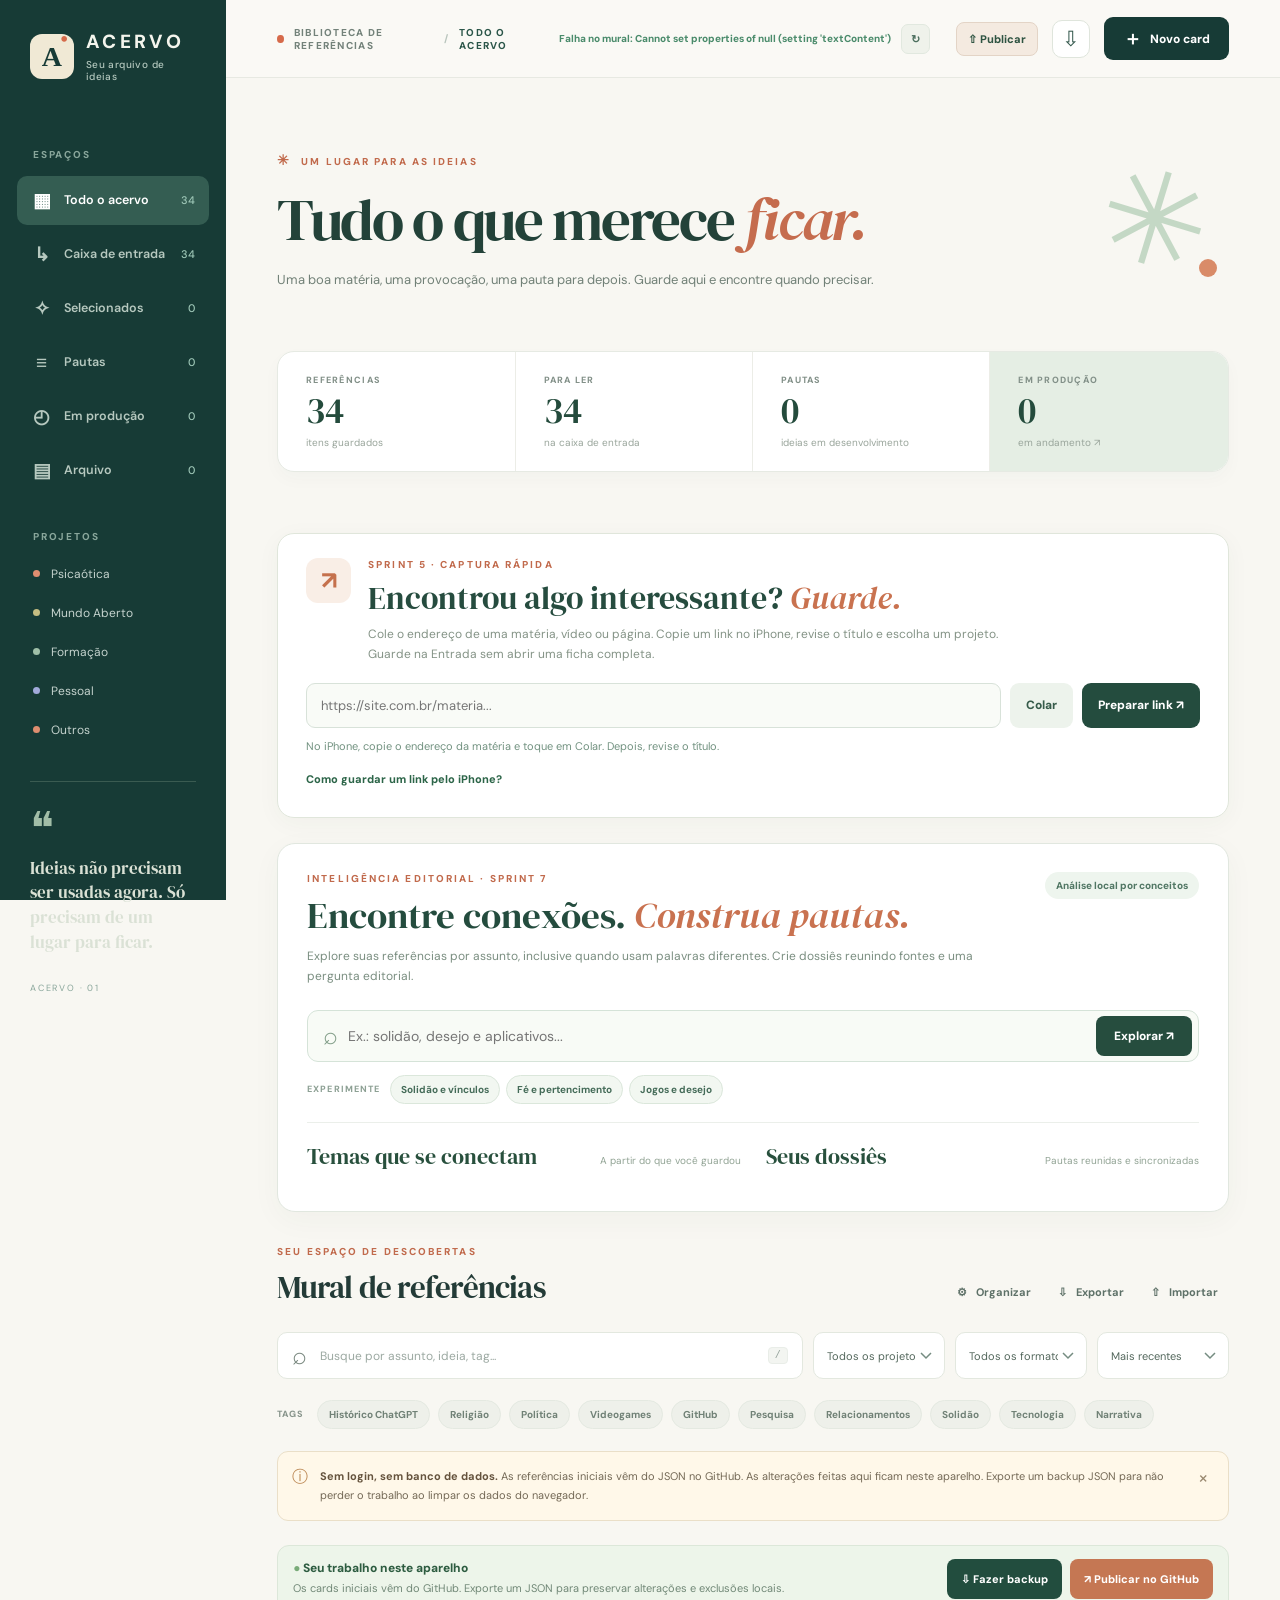
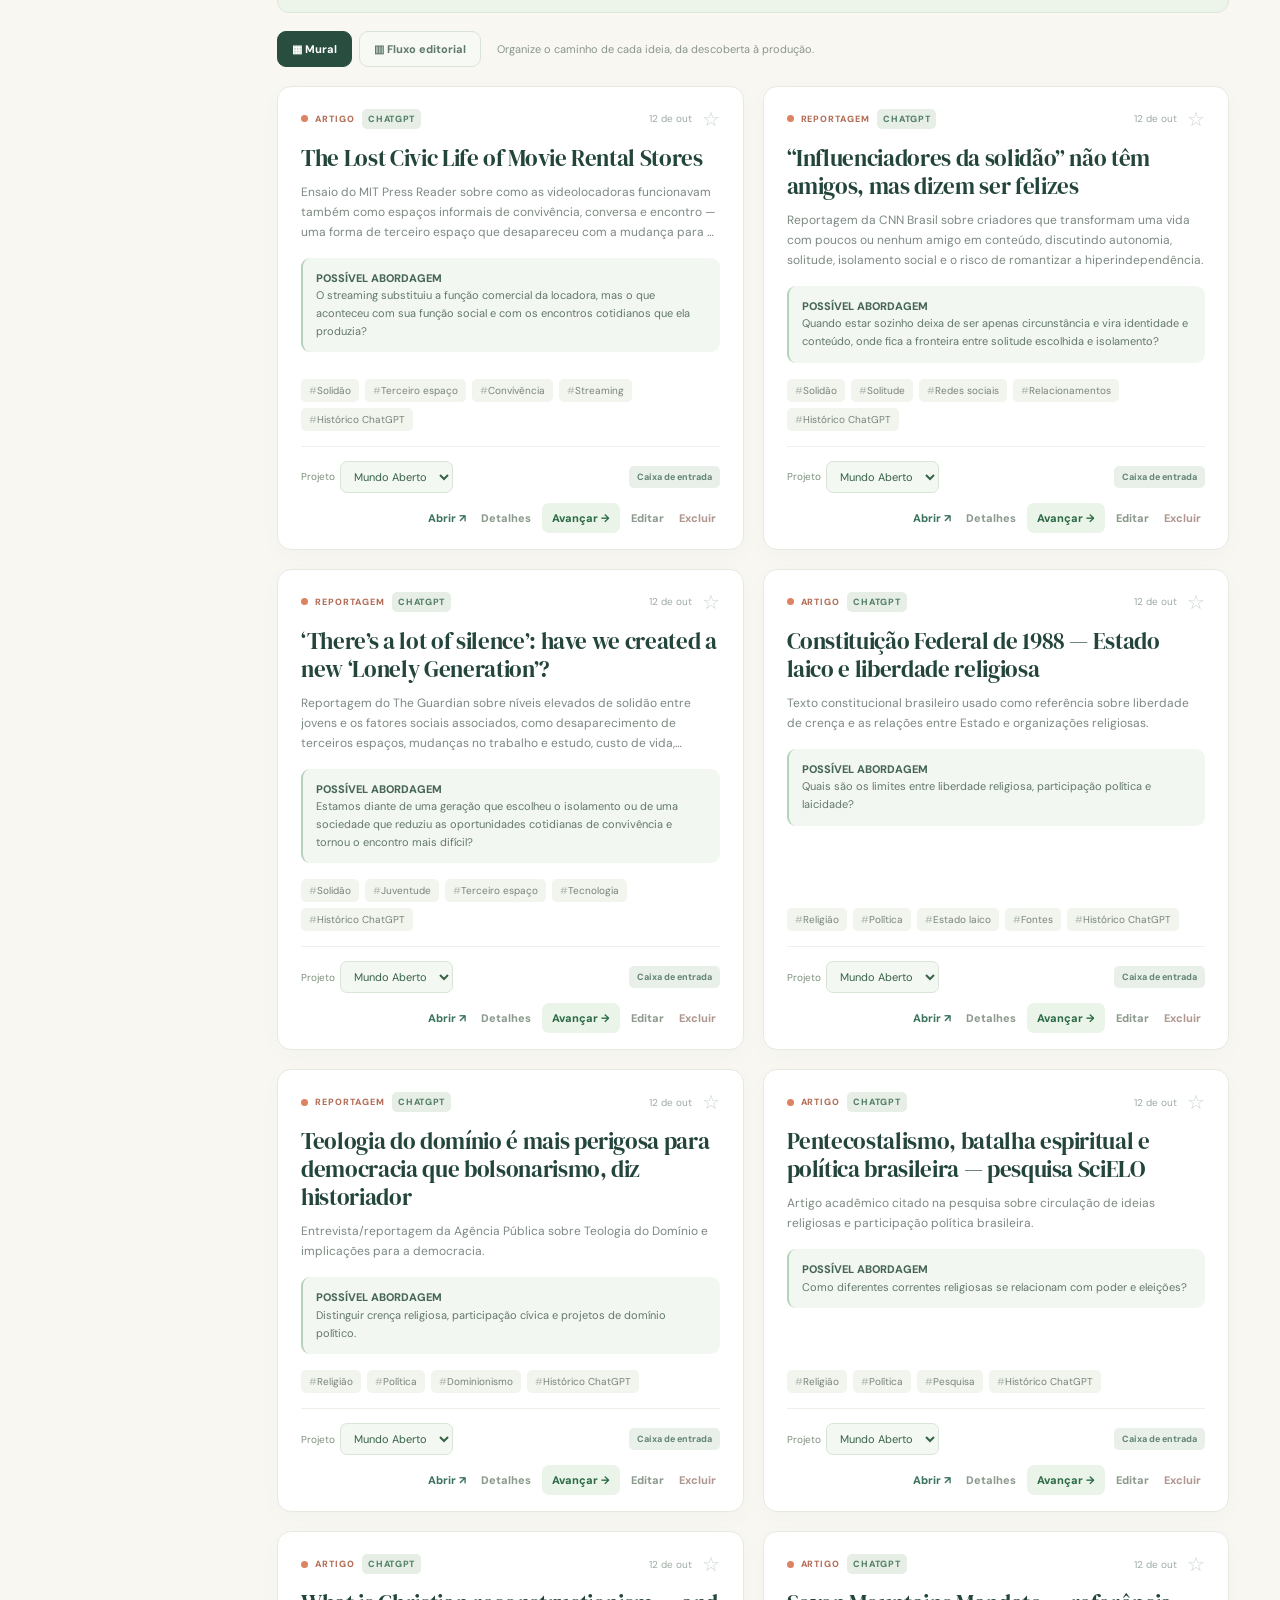
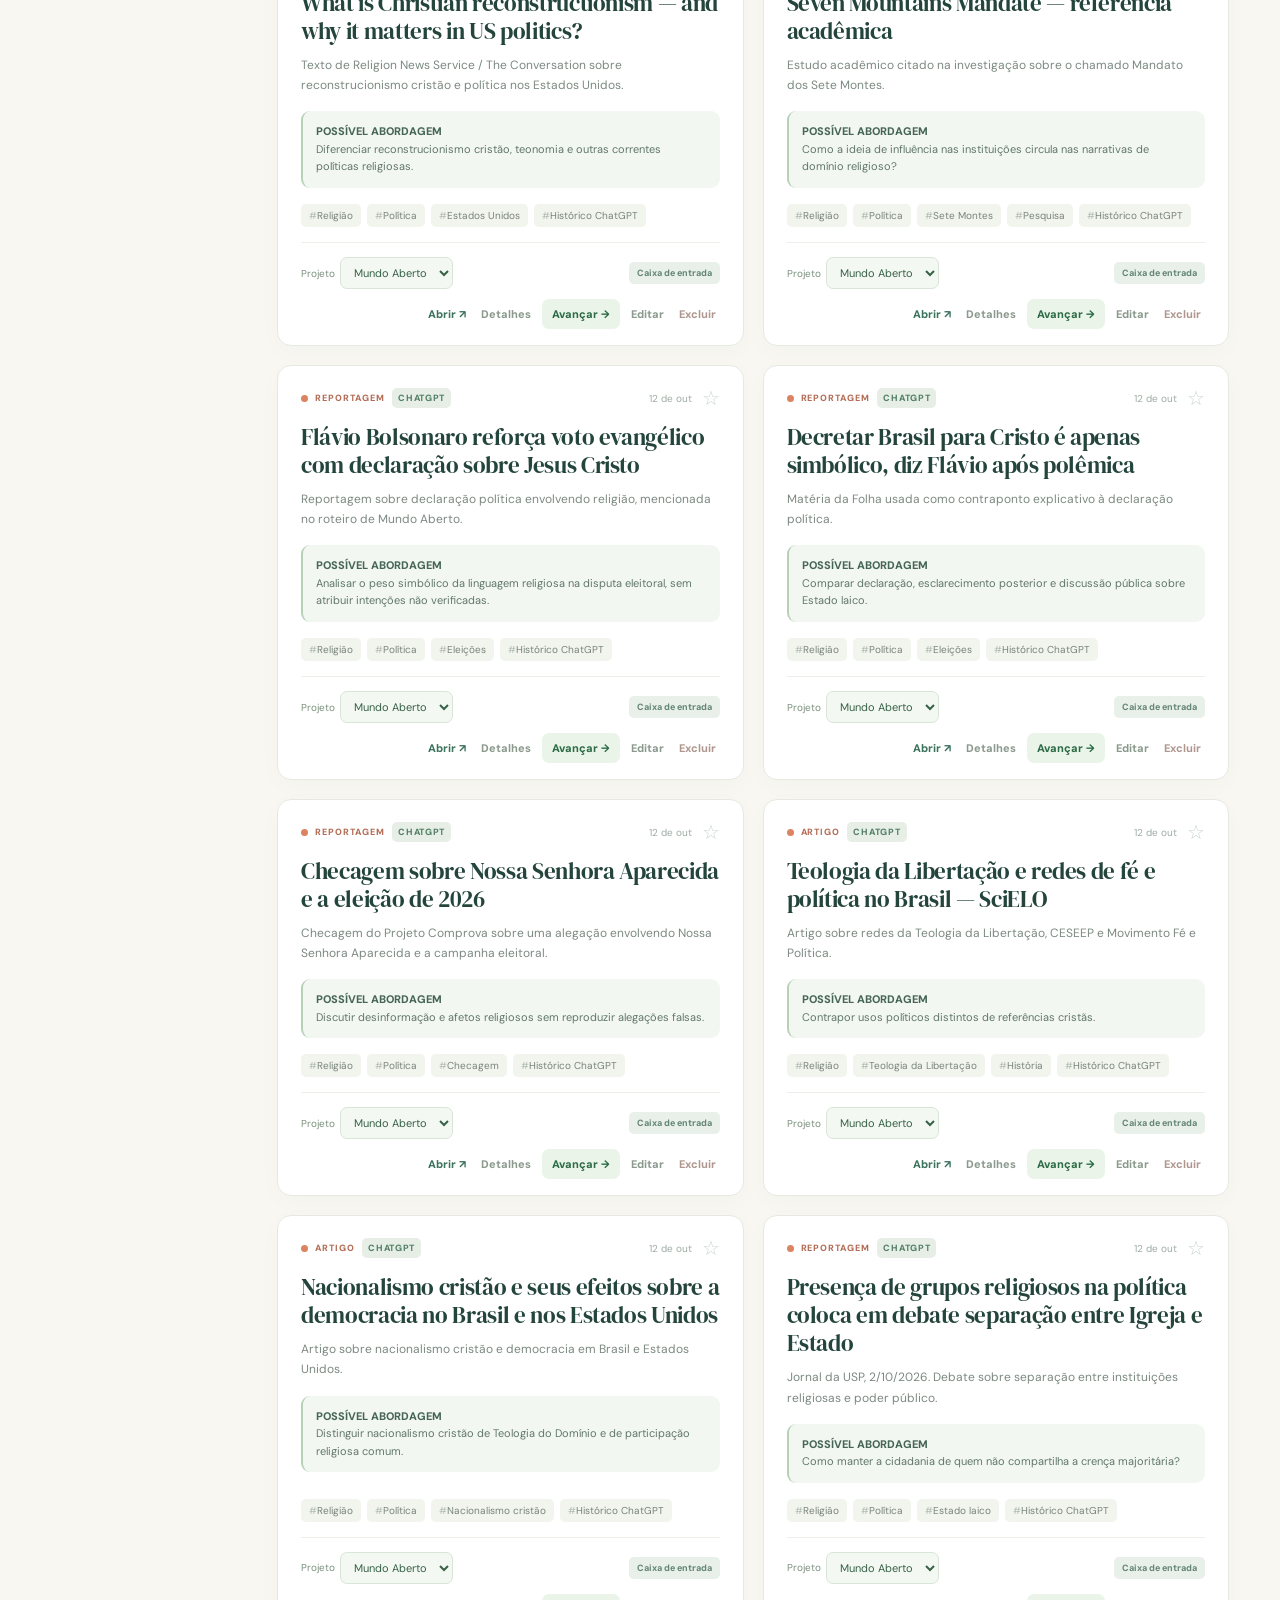
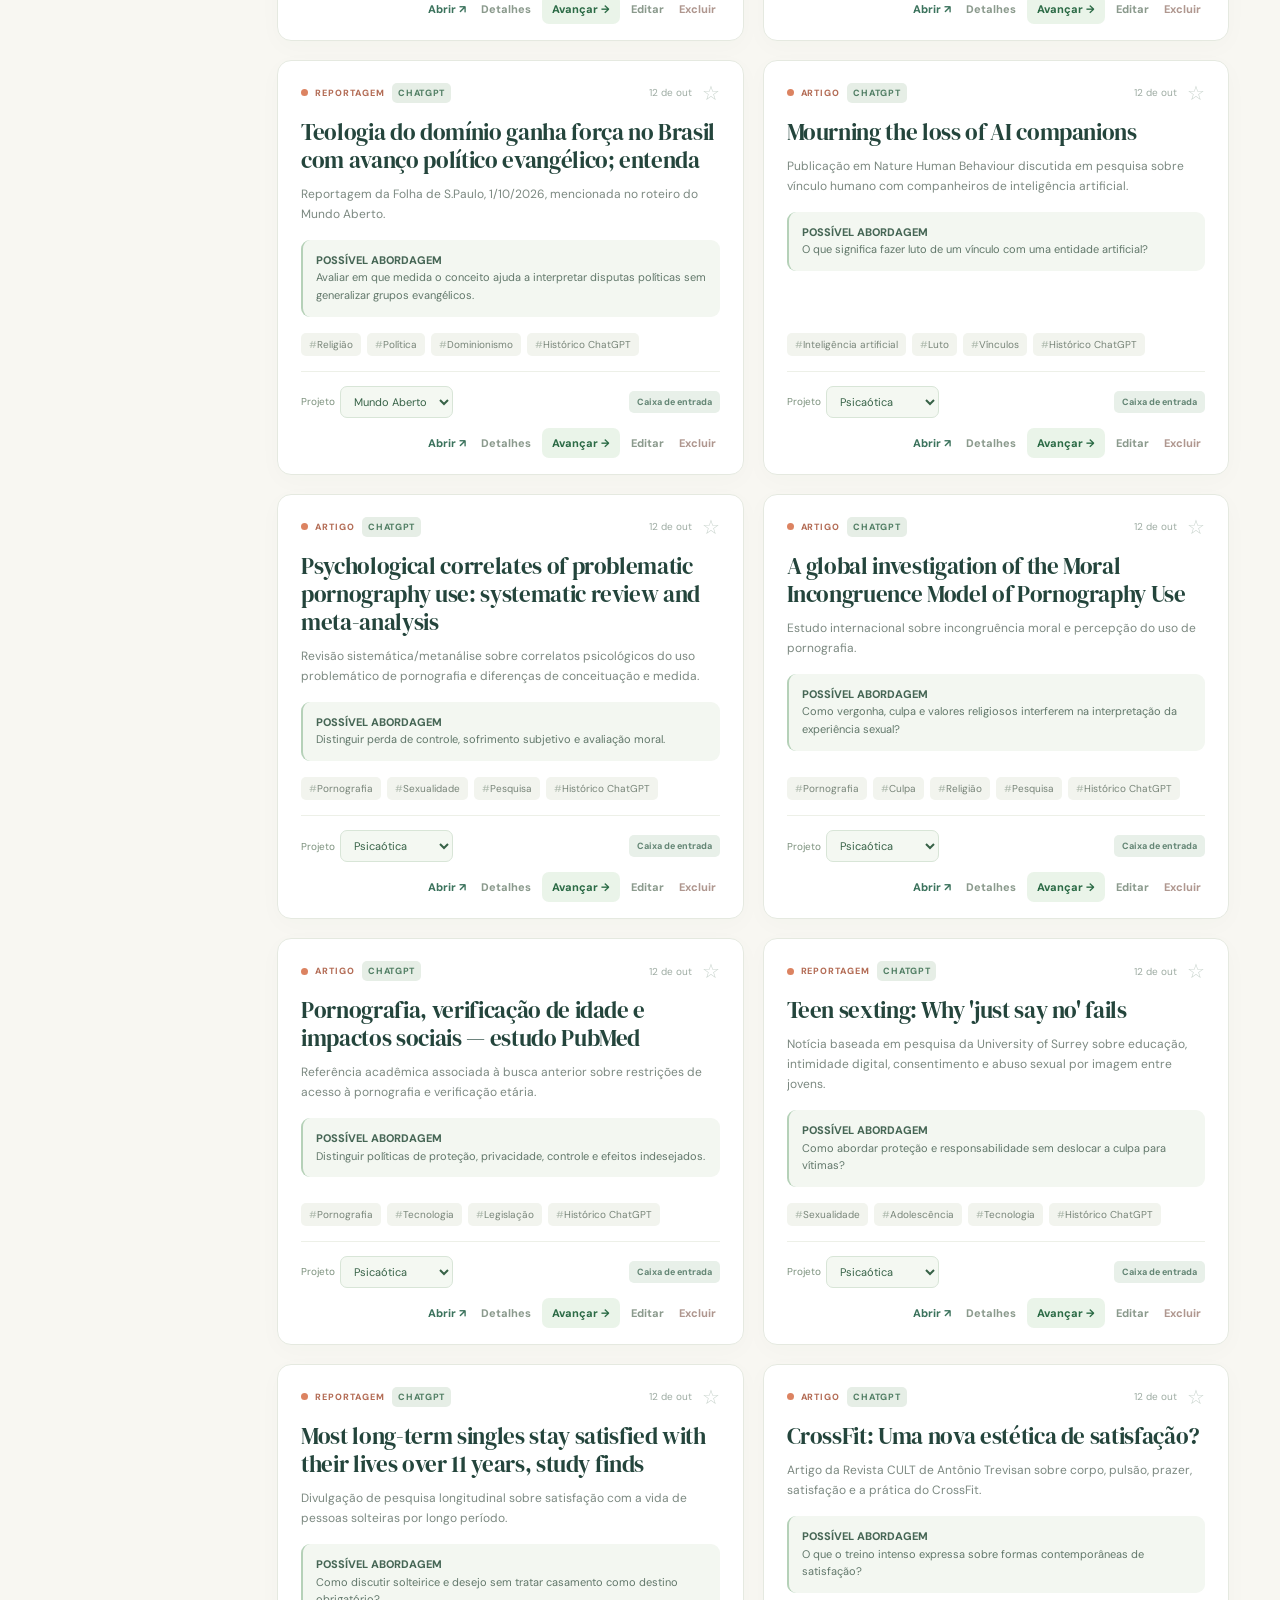
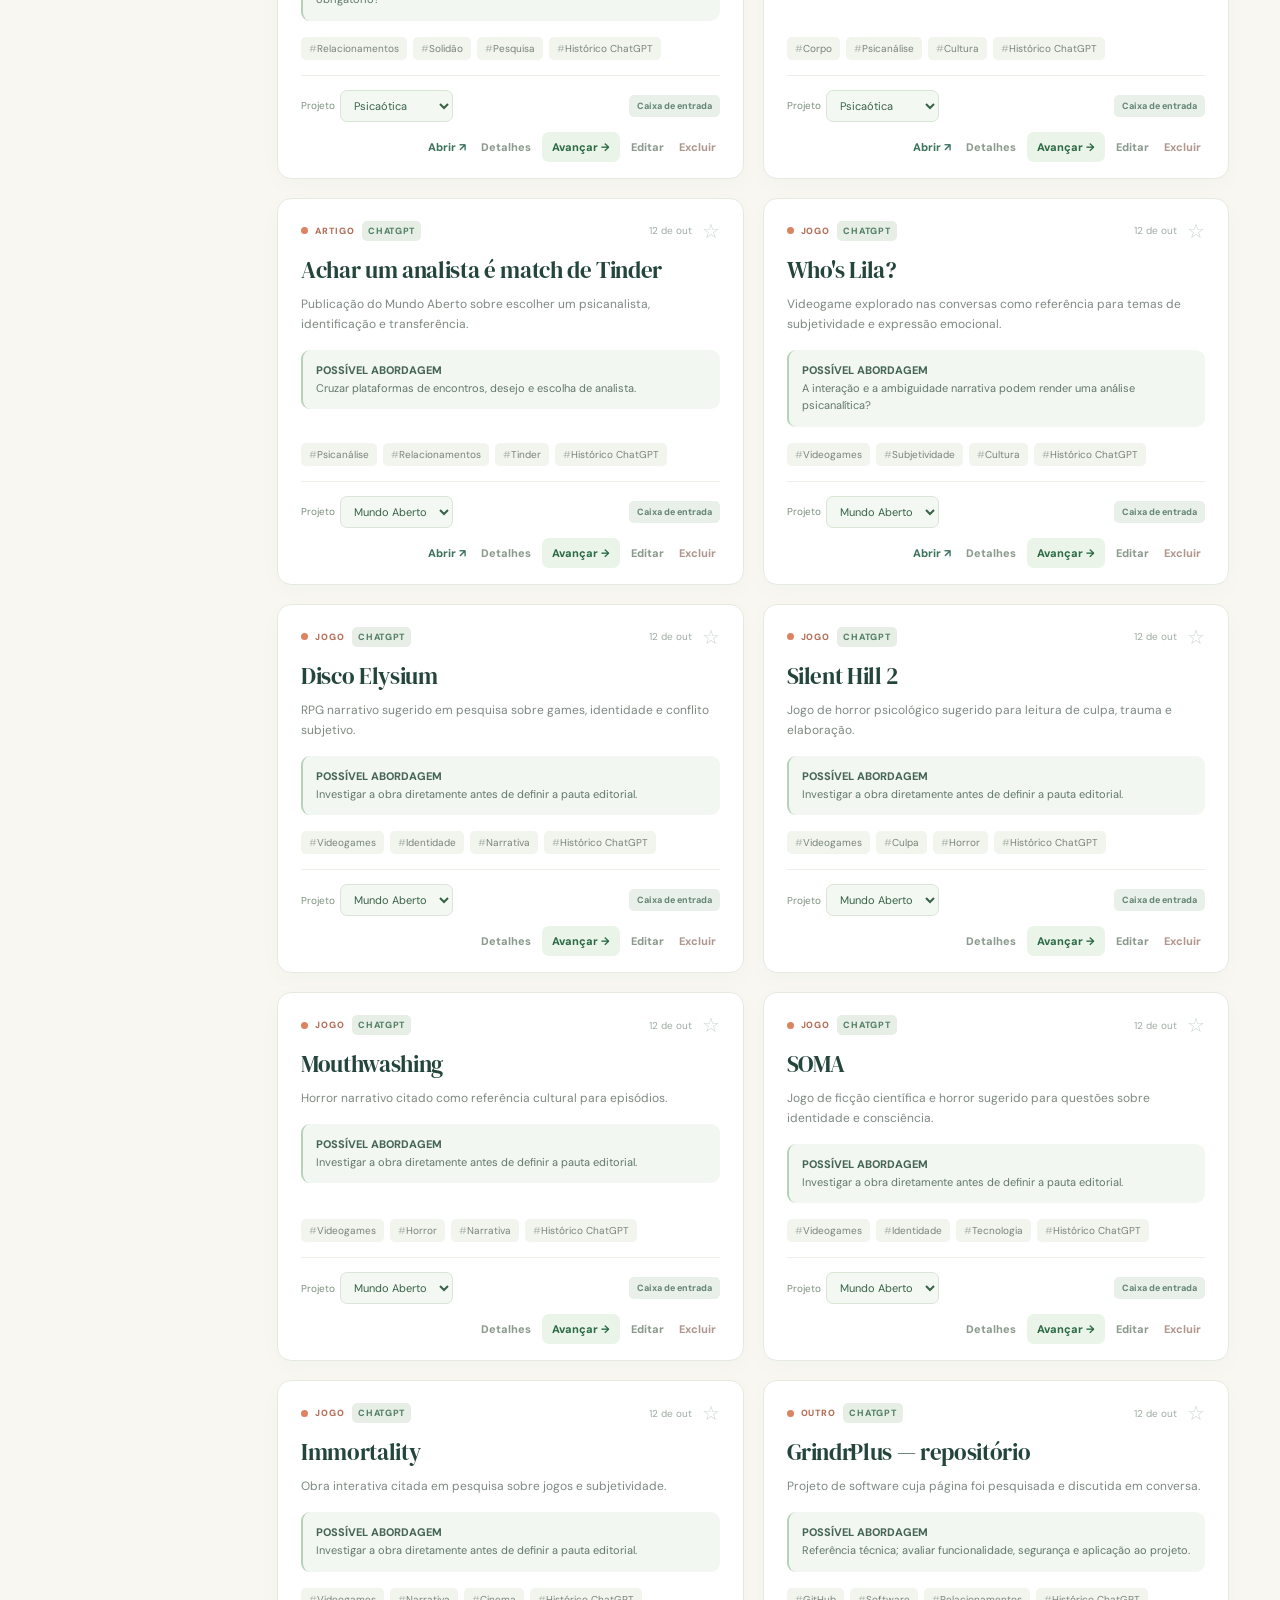
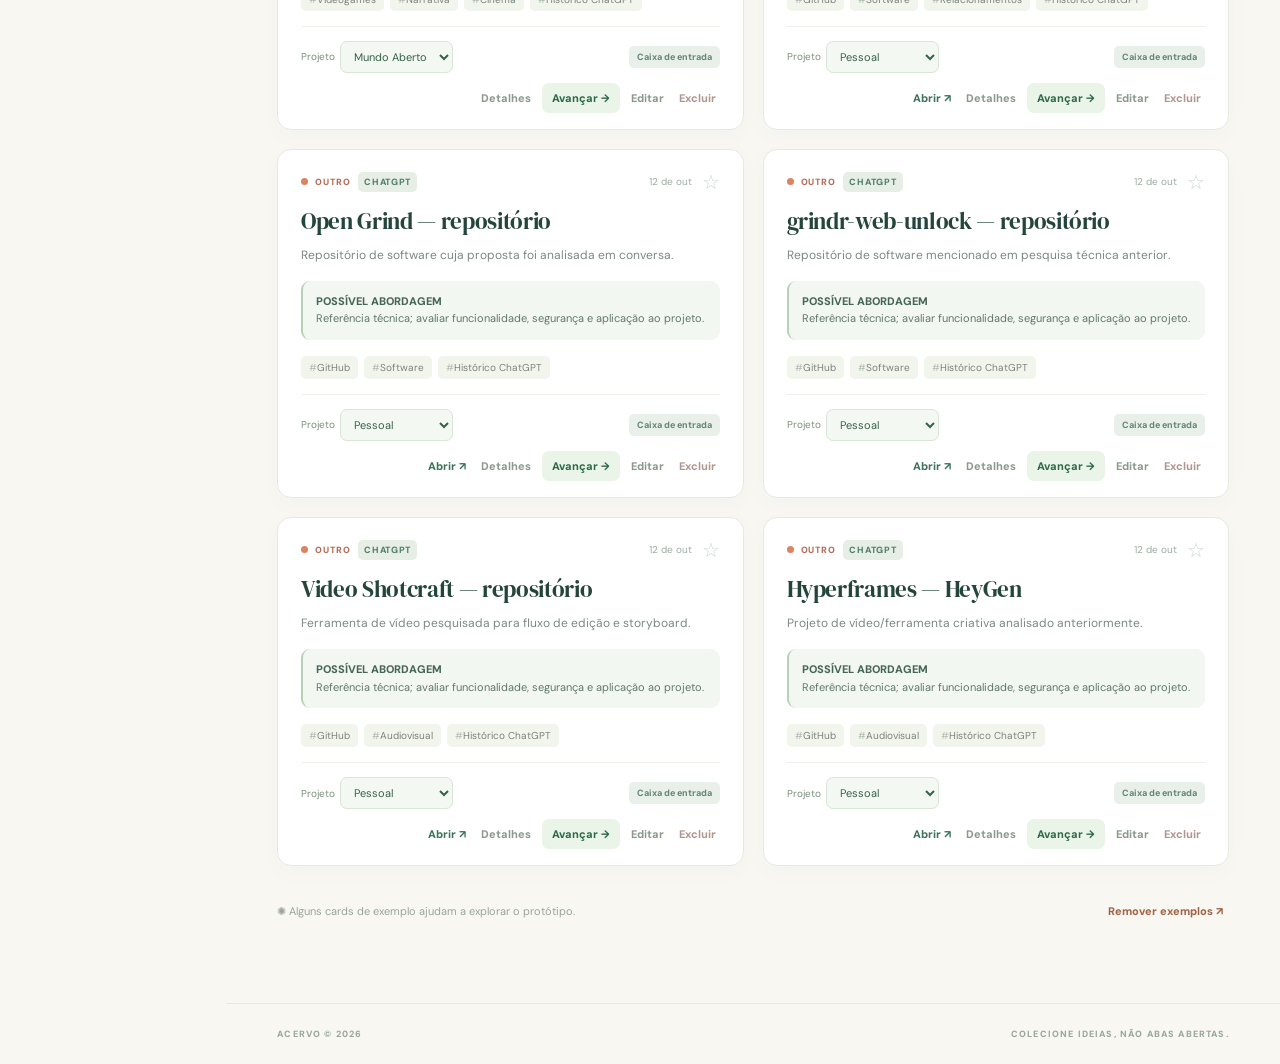
==== commit ee3c8fdc: "deploy(sprint10): publicar captura rápida no iPhone preservando as 34 referências atuais" ====
--- a/index.html
+++ b/index.html
@@ -369,9 +369,37 @@
 .sprint9-steps{padding:0 18px 18px}
 .sprint9-footer .button{flex:1}
 }
+
+/* Sprint 10 — captura rápida mobile */
+.sprint10-share-help{margin:10px 0 0;font-size:11px;color:#6f8574;line-height:1.65}
+.sprint10-share-help summary{cursor:pointer;display:inline-block;color:#2c6548;font-weight:800;padding:6px 0}
+.sprint10-share-help p{margin:6px 0 0}
+.sprint10-share-help code{font-size:10px;overflow-wrap:anywhere}
+.sprint10-result{display:block;max-width:100%;padding:16px 18px}
+.sprint10-capture-fields{display:grid;gap:8px;width:100%}
+.sprint10-capture-fields label{font-weight:800;color:#3c694e;font-size:11px;margin-top:4px}
+.sprint10-capture-fields input,.sprint10-capture-fields select{min-height:43px;width:100%;border:1px solid #d9e5d8;background:#fff;border-radius:8px;padding:10px 12px;font-size:14px;color:#2e513d}
+.sprint10-capture-fields input:focus,.sprint10-capture-fields select:focus{outline:2px solid #bdd5c0;outline-offset:1px}
+.sprint10-capture-fields small{color:#778b78;font-size:10px;line-height:1.55}
+.sprint10-capture-actions{display:flex;gap:9px;align-items:stretch;margin-top:15px;flex-wrap:wrap}
+.sprint10-capture-actions button{flex:1;min-height:44px;font-size:11px}
+.sprint10-more{display:block;width:100%;background:#f0f5ed;border:1px solid #dfe8dc;color:#43684f;border-radius:8px;padding:12px;font-size:12px;font-weight:800;text-align:left;margin:4px 0 12px}
+#sprint10OptionalFields{display:grid;gap:12px}
+#sprint10OptionalFields[hidden]{display:none!important}
+.sprint10-project-select{max-width:180px;min-width:102px;padding:7px 9px;border:1px solid #d8e5d7;background:#f4f8f2;border-radius:7px;font-size:11px;color:#376247}
+.sprint10-project-label{display:inline-flex;align-items:center;gap:5px;max-width:100%}
+.sprint10-project-label>span{font-size:10px;color:#7b907c}
+@media(max-width:720px){
+.sprint10-result{padding:13px;align-items:stretch}
+.sprint10-capture-fields input,.sprint10-capture-fields select{font-size:16px}
+.sprint10-capture-actions{flex-direction:column}
+.sprint10-capture-actions button{width:100%}
+.sprint10-more{min-height:43px}
+.sprint10-project-select{min-height:42px;max-width:100%;font-size:12px}
+}
 </style>
   <!-- Backup inicial embutido: garante os cards mesmo se o pedido a data/cards.json falhar. -->
-  <script type="application/json" id="acervoSeedJSON">{"cards":[{"id":"db12b46f-18e7-5105-b100-9f3ef93a6cf5","title":"Constituição Federal de 1988 — Estado laico e liberdade religiosa","url":"https://www.planalto.gov.br/ccivil_03/constituicao/constituicao.htm","description":"Texto constitucional brasileiro usado como referência sobre liberdade de crença e as relações entre Estado e organizações religiosas.","angle":"Quais são os limites entre liberdade religiosa, participação política e laicidade?","tags":["Religião","Política","Estado laico","Fontes","Histórico ChatGPT"],"project":"Mundo Aberto","type":"Artigo","status":"entrada","favorite":false,"notes":"Fonte primária jurídica; não é uma reportagem.\nRecuperado de pesquisas anteriores no ChatGPT e de documentos de referência. Confira os dados editoriais e a acessibilidade do link antes de publicar.","demo":false,"origin":"chatgpt","createdAt":"2026-10-12T15:23:31.361697Z","updatedAt":"2026-10-12T15:23:31.361697Z"},{"id":"3ed19be5-a1c0-58fa-ae8d-ad678066ee63","title":"Teologia do domínio é mais perigosa para democracia que bolsonarismo, diz historiador","url":"https://apublica.org/2024/03/teologia-do-dominio-e-mais-perigosa-para-democracia-que-bolsonarismo-diz-historiador/","description":"Entrevista/reportagem da Agência Pública sobre Teologia do Domínio e implicações para a democracia.","angle":"Distinguir crença religiosa, participação cívica e projetos de domínio político.","tags":["Religião","Política","Dominionismo","Histórico ChatGPT"],"project":"Mundo Aberto","type":"Reportagem","status":"entrada","favorite":false,"notes":"Recuperado de pesquisas anteriores no ChatGPT e de documentos de referência. Confira os dados editoriais e a acessibilidade do link antes de publicar.","demo":false,"origin":"chatgpt","createdAt":"2026-10-12T15:23:31.361697Z","updatedAt":"2026-10-12T15:23:31.361697Z"},{"id":"c02f36cc-b275-5546-806e-c33138cb882d","title":"Pentecostalismo, batalha espiritual e política brasileira — pesquisa SciELO","url":"https://www.scielo.br/scielo.php?lng=pt&nrm=iso&pid=S2176-87572020000300607&script=sci_arttext&tlng=pt","description":"Artigo acadêmico citado na pesquisa sobre circulação de ideias religiosas e participação política brasileira.","angle":"Como diferentes correntes religiosas se relacionam com poder e eleições?","tags":["Religião","Política","Pesquisa","Histórico ChatGPT"],"project":"Mundo Aberto","type":"Artigo","status":"entrada","favorite":false,"notes":"Título de identificação provisório: conferir o título acadêmico original.\nRecuperado de pesquisas anteriores no ChatGPT e de documentos de referência. Confira os dados editoriais e a acessibilidade do link antes de publicar.","demo":false,"origin":"chatgpt","createdAt":"2026-10-12T15:23:31.361697Z","updatedAt":"2026-10-12T15:23:31.361697Z"},{"id":"3a9b58ac-9a5a-53ee-aa50-75508d0e4ba2","title":"What is Christian reconstructionism — and why it matters in US politics?","url":"https://religionnews.com/2026/01/13/what-is-christian-reconstructionism-%E2%88%92-and-why-it-matters-in-us-politics/","description":"Texto de Religion News Service / The Conversation sobre reconstrucionismo cristão e política nos Estados Unidos.","angle":"Diferenciar reconstrucionismo cristão, teonomia e outras correntes políticas religiosas.","tags":["Religião","Política","Estados Unidos","Histórico ChatGPT"],"project":"Mundo Aberto","type":"Artigo","status":"entrada","favorite":false,"notes":"Recuperado de pesquisas anteriores no ChatGPT e de documentos de referência. Confira os dados editoriais e a acessibilidade do link antes de publicar.","demo":false,"origin":"chatgpt","createdAt":"2026-10-12T15:23:31.361697Z","updatedAt":"2026-10-12T15:23:31.361697Z"},{"id":"d57f4cf5-111b-5365-a5d3-3c240c48df68","title":"Seven Mountains Mandate — referência acadêmica","url":"https://journals.sagepub.com/doi/10.1177/00084298251392087","description":"Estudo acadêmico citado na investigação sobre o chamado Mandato dos Sete Montes.","angle":"Como a ideia de influência nas instituições circula nas narrativas de domínio religioso?","tags":["Religião","Política","Sete Montes","Pesquisa","Histórico ChatGPT"],"project":"Mundo Aberto","type":"Artigo","status":"entrada","favorite":false,"notes":"Título de identificação provisório: conferir o título acadêmico original.\nRecuperado de pesquisas anteriores no ChatGPT e de documentos de referência. Confira os dados editoriais e a acessibilidade do link antes de publicar.","demo":false,"origin":"chatgpt","createdAt":"2026-10-12T15:23:31.361697Z","updatedAt":"2026-10-12T15:23:31.361697Z"},{"id":"7ac02d63-c8fd-553a-9a93-2085f47f7f5b","title":"Flávio Bolsonaro reforça voto evangélico com declaração sobre Jesus Cristo","url":"https://www.infomoney.com.br/politica/decretar-que-o-brasil-e-do-senhor-jesus-cristo-flavio-reforca-voto-evangelico/","description":"Reportagem sobre declaração política envolvendo religião, mencionada no roteiro de Mundo Aberto.","angle":"Analisar o peso simbólico da linguagem religiosa na disputa eleitoral, sem atribuir intenções não verificadas.","tags":["Religião","Política","Eleições","Histórico ChatGPT"],"project":"Mundo Aberto","type":"Reportagem","status":"entrada","favorite":false,"notes":"Recuperado de pesquisas anteriores no ChatGPT e de documentos de referência. Confira os dados editoriais e a acessibilidade do link antes de publicar.","demo":false,"origin":"chatgpt","createdAt":"2026-10-12T15:23:31.361697Z","updatedAt":"2026-10-12T15:23:31.361697Z"},{"id":"835246fb-9d52-51f9-a0ed-b918a53ed67f","title":"Decretar Brasil para Cristo é apenas simbólico, diz Flávio após polêmica","url":"https://www1.folha.uol.com.br/poder/2026/09/decretar-brasil-para-cristo-e-apenas-simbolico-diz-flavio-apos-polemica-de-nossa-senhora.shtml","description":"Matéria da Folha usada como contraponto explicativo à declaração política.","angle":"Comparar declaração, esclarecimento posterior e discussão pública sobre Estado laico.","tags":["Religião","Política","Eleições","Histórico ChatGPT"],"project":"Mundo Aberto","type":"Reportagem","status":"entrada","favorite":false,"notes":"Pode exigir assinatura/paywall.\nRecuperado de pesquisas anteriores no ChatGPT e de documentos de referência. Confira os dados editoriais e a acessibilidade do link antes de publicar.","demo":false,"origin":"chatgpt","createdAt":"2026-10-12T15:23:31.361697Z","updatedAt":"2026-10-12T15:23:31.361697Z"},{"id":"df3b0070-1c26-5c3f-9fec-1b928c69f579","title":"Checagem sobre Nossa Senhora Aparecida e a eleição de 2026","url":"https://noticias.uol.com.br/comprova/ultimas-noticias/2026/09/29/desinformacao-flavio-bolsonaro-padroeira-nossa-senhora-aparecida-eleicoes.ghtm","description":"Checagem do Projeto Comprova sobre uma alegação envolvendo Nossa Senhora Aparecida e a campanha eleitoral.","angle":"Discutir desinformação e afetos religiosos sem reproduzir alegações falsas.","tags":["Religião","Política","Checagem","Histórico ChatGPT"],"project":"Mundo Aberto","type":"Reportagem","status":"entrada","favorite":false,"notes":"Título resumido do item do roteiro; conferir a manchete original.\nRecuperado de pesquisas anteriores no ChatGPT e de documentos de referência. Confira os dados editoriais e a acessibilidade do link antes de publicar.","demo":false,"origin":"chatgpt","createdAt":"2026-10-12T15:23:31.361697Z","updatedAt":"2026-10-12T15:23:31.361697Z"},{"id":"485aeea3-fb96-50cf-9743-299c29bf49af","title":"Teologia da Libertação e redes de fé e política no Brasil — SciELO","url":"https://www.scielo.br/j/rh/a/hmwYFhFcpq8kSpg6yZ9TXvH/?format=html&lang=pt","description":"Artigo sobre redes da Teologia da Libertação, CESEEP e Movimento Fé e Política.","angle":"Contrapor usos políticos distintos de referências cristãs.","tags":["Religião","Teologia da Libertação","História","Histórico ChatGPT"],"project":"Mundo Aberto","type":"Artigo","status":"entrada","favorite":false,"notes":"Título de identificação provisório; conferir original.\nRecuperado de pesquisas anteriores no ChatGPT e de documentos de referência. Confira os dados editoriais e a acessibilidade do link antes de publicar.","demo":false,"origin":"chatgpt","createdAt":"2026-10-12T15:23:31.361697Z","updatedAt":"2026-10-12T15:23:31.361697Z"},{"id":"0eb8e013-e507-5f58-958c-613e65da7727","title":"Nacionalismo cristão e seus efeitos sobre a democracia no Brasil e nos Estados Unidos","url":"https://religiaoepoder.org.br/artigo/nacionalismo-cristao-e-seus-efeitos-sobre-a-democracia-no-brasil-e-nos-estados-unidos","description":"Artigo sobre nacionalismo cristão e democracia em Brasil e Estados Unidos.","angle":"Distinguir nacionalismo cristão de Teologia do Domínio e de participação religiosa comum.","tags":["Religião","Política","Nacionalismo cristão","Histórico ChatGPT"],"project":"Mundo Aberto","type":"Artigo","status":"entrada","favorite":false,"notes":"Recuperado de pesquisas anteriores no ChatGPT e de documentos de referência. Confira os dados editoriais e a acessibilidade do link antes de publicar.","demo":false,"origin":"chatgpt","createdAt":"2026-10-12T15:23:31.361697Z","updatedAt":"2026-10-12T15:23:31.361697Z"},{"id":"05a391df-fec4-5c37-9391-b5404f4c39fd","title":"Presença de grupos religiosos na política coloca em debate separação entre Igreja e Estado","url":"https://jornal.usp.br/noticias/presenca-de-grupos-religiosos-na-politica-coloca-em-debate-separacao-entre-igreja-e-estado/","description":"Jornal da USP, 2/10/2026. Debate sobre separação entre instituições religiosas e poder público.","angle":"Como manter a cidadania de quem não compartilha a crença majoritária?","tags":["Religião","Política","Estado laico","Histórico ChatGPT"],"project":"Mundo Aberto","type":"Reportagem","status":"entrada","favorite":false,"notes":"Recuperado de pesquisas anteriores no ChatGPT e de documentos de referência. Confira os dados editoriais e a acessibilidade do link antes de publicar.","demo":false,"origin":"chatgpt","createdAt":"2026-10-12T15:23:31.361697Z","updatedAt":"2026-10-12T15:23:31.361697Z"},{"id":"6648cd12-e318-5aa9-9fcf-c9ea82c7a69b","title":"Teologia do domínio ganha força no Brasil com avanço político evangélico; entenda","url":"https://www1.folha.uol.com.br/poder/2026/10/teologia-do-dominio-ganha-forca-no-brasil-com-avanco-politico-evangelico-entenda.shtml","description":"Reportagem da Folha de S.Paulo, 1/10/2026, mencionada no roteiro do Mundo Aberto.","angle":"Avaliar em que medida o conceito ajuda a interpretar disputas políticas sem generalizar grupos evangélicos.","tags":["Religião","Política","Dominionismo","Histórico ChatGPT"],"project":"Mundo Aberto","type":"Reportagem","status":"entrada","favorite":false,"notes":"Possível paywall.\nRecuperado de pesquisas anteriores no ChatGPT e de documentos de referência. Confira os dados editoriais e a acessibilidade do link antes de publicar.","demo":false,"origin":"chatgpt","createdAt":"2026-10-12T15:23:31.361697Z","updatedAt":"2026-10-12T15:23:31.361697Z"},{"id":"1b544fad-db81-56be-b166-cc9ee4114637","title":"Mourning the loss of AI companions","url":"https://www.nature.com/articles/s41562-026-02569-3","description":"Publicação em Nature Human Behaviour discutida em pesquisa sobre vínculo humano com companheiros de inteligência artificial.","angle":"O que significa fazer luto de um vínculo com uma entidade artificial?","tags":["Inteligência artificial","Luto","Vínculos","Histórico ChatGPT"],"project":"Psicaótica","type":"Artigo","status":"entrada","favorite":false,"notes":"Recuperado de pesquisas anteriores no ChatGPT e de documentos de referência. Confira os dados editoriais e a acessibilidade do link antes de publicar.","demo":false,"origin":"chatgpt","createdAt":"2026-10-12T15:23:31.361697Z","updatedAt":"2026-10-12T15:23:31.361697Z"},{"id":"698d45ec-6ca1-5e66-bdda-c74a150f32a1","title":"Psychological correlates of problematic pornography use: systematic review and meta-analysis","url":"https://pmc.ncbi.nlm.nih.gov/articles/PMC13546883/","description":"Revisão sistemática/metanálise sobre correlatos psicológicos do uso problemático de pornografia e diferenças de conceituação e medida.","angle":"Distinguir perda de controle, sofrimento subjetivo e avaliação moral.","tags":["Pornografia","Sexualidade","Pesquisa","Histórico ChatGPT"],"project":"Psicaótica","type":"Artigo","status":"entrada","favorite":false,"notes":"Recuperado de pesquisas anteriores no ChatGPT e de documentos de referência. Confira os dados editoriais e a acessibilidade do link antes de publicar.","demo":false,"origin":"chatgpt","createdAt":"2026-10-12T15:23:31.361697Z","updatedAt":"2026-10-12T15:23:31.361697Z"},{"id":"89cde36b-6ea7-5e06-956b-ec241d4482d1","title":"A global investigation of the Moral Incongruence Model of Pornography Use","url":"https://pmc.ncbi.nlm.nih.gov/articles/PMC13371739/","description":"Estudo internacional sobre incongruência moral e percepção do uso de pornografia.","angle":"Como vergonha, culpa e valores religiosos interferem na interpretação da experiência sexual?","tags":["Pornografia","Culpa","Religião","Pesquisa","Histórico ChatGPT"],"project":"Psicaótica","type":"Artigo","status":"entrada","favorite":false,"notes":"Recuperado de pesquisas anteriores no ChatGPT e de documentos de referência. Confira os dados editoriais e a acessibilidade do link antes de publicar.","demo":false,"origin":"chatgpt","createdAt":"2026-10-12T15:23:31.361697Z","updatedAt":"2026-10-12T15:23:31.361697Z"},{"id":"f73db9ab-ef1d-549d-9ceb-b7c9e31e6d9f","title":"Pornografia, verificação de idade e impactos sociais — estudo PubMed","url":"https://pubmed.ncbi.nlm.nih.gov/42545457/","description":"Referência acadêmica associada à busca anterior sobre restrições de acesso à pornografia e verificação etária.","angle":"Distinguir políticas de proteção, privacidade, controle e efeitos indesejados.","tags":["Pornografia","Tecnologia","Legislação","Histórico ChatGPT"],"project":"Psicaótica","type":"Artigo","status":"entrada","favorite":false,"notes":"Título provisório: consultar o registro PubMed para confirmar o objeto exato do estudo.\nRecuperado de pesquisas anteriores no ChatGPT e de documentos de referência. Confira os dados editoriais e a acessibilidade do link antes de publicar.","demo":false,"origin":"chatgpt","createdAt":"2026-10-12T15:23:31.361697Z","updatedAt":"2026-10-12T15:23:31.361697Z"},{"id":"c491d9be-c0fc-568a-80b1-779613fedaa5","title":"Teen sexting: Why 'just say no' fails","url":"https://phys.org/news/2026-10-teen-sexting.html","description":"Notícia baseada em pesquisa da University of Surrey sobre educação, intimidade digital, consentimento e abuso sexual por imagem entre jovens.","angle":"Como abordar proteção e responsabilidade sem deslocar a culpa para vítimas?","tags":["Sexualidade","Adolescência","Tecnologia","Histórico ChatGPT"],"project":"Psicaótica","type":"Reportagem","status":"entrada","favorite":false,"notes":"Recuperado de pesquisas anteriores no ChatGPT e de documentos de referência. Confira os dados editoriais e a acessibilidade do link antes de publicar.","demo":false,"origin":"chatgpt","createdAt":"2026-10-12T15:23:31.361697Z","updatedAt":"2026-10-12T15:23:31.361697Z"},{"id":"957d93e3-b3e6-55a3-a542-367b0777fdd7","title":"Most long-term singles stay satisfied with their lives over 11 years, study finds","url":"https://www.psypost.org/most-long-term-singles-stay-satisfied-with-their-lives-over-11-years-study-finds/","description":"Divulgação de pesquisa longitudinal sobre satisfação com a vida de pessoas solteiras por longo período.","angle":"Como discutir solteirice e desejo sem tratar casamento como destino obrigatório?","tags":["Relacionamentos","Solidão","Pesquisa","Histórico ChatGPT"],"project":"Psicaótica","type":"Reportagem","status":"entrada","favorite":false,"notes":"Recuperado de pesquisas anteriores no ChatGPT e de documentos de referência. Confira os dados editoriais e a acessibilidade do link antes de publicar.","demo":false,"origin":"chatgpt","createdAt":"2026-10-12T15:23:31.361697Z","updatedAt":"2026-10-12T15:23:31.361697Z"},{"id":"7940e9ac-1137-5681-a077-cc2598eec924","title":"CrossFit: Uma nova estética de satisfação?","url":"https://revistacult.uol.com.br/home/crossfit-uma-nova-estetica-de-satisfacao/","description":"Artigo da Revista CULT de Antônio Trevisan sobre corpo, pulsão, prazer, satisfação e a prática do CrossFit.","angle":"O que o treino intenso expressa sobre formas contemporâneas de satisfação?","tags":["Corpo","Psicanálise","Cultura","Histórico ChatGPT"],"project":"Psicaótica","type":"Artigo","status":"entrada","favorite":false,"notes":"Recuperado de pesquisas anteriores no ChatGPT e de documentos de referência. Confira os dados editoriais e a acessibilidade do link antes de publicar.","demo":false,"origin":"chatgpt","createdAt":"2026-10-12T15:23:31.361697Z","updatedAt":"2026-10-12T15:23:31.361697Z"},{"id":"256fb7d4-5381-567e-9473-50ffc7cbb871","title":"Achar um analista é match de Tinder","url":"https://mundoaberto.substack.com/p/achar-um-analista-e-match-de-tinder","description":"Publicação do Mundo Aberto sobre escolher um psicanalista, identificação e transferência.","angle":"Cruzar plataformas de encontros, desejo e escolha de analista.","tags":["Psicanálise","Relacionamentos","Tinder","Histórico ChatGPT"],"project":"Mundo Aberto","type":"Artigo","status":"entrada","favorite":false,"notes":"Publicação autoral recuperada de pesquisa anterior; já pode estar publicada.\nRecuperado de pesquisas anteriores no ChatGPT e de documentos de referência. Confira os dados editoriais e a acessibilidade do link antes de publicar.","demo":false,"origin":"chatgpt","createdAt":"2026-10-12T15:23:31.361697Z","updatedAt":"2026-10-12T15:23:31.361697Z"},{"id":"118b5942-e1a8-595a-b0ad-4765ca07eb8e","title":"Who's Lila?","url":"https://store.steampowered.com/app/1697700/Whos_Lila/","description":"Videogame explorado nas conversas como referência para temas de subjetividade e expressão emocional.","angle":"A interação e a ambiguidade narrativa podem render uma análise psicanalítica?","tags":["Videogames","Subjetividade","Cultura","Histórico ChatGPT"],"project":"Mundo Aberto","type":"Jogo","status":"entrada","favorite":false,"notes":"Recuperado de pesquisas anteriores no ChatGPT e de documentos de referência. Confira os dados editoriais e a acessibilidade do link antes de publicar.","demo":false,"origin":"chatgpt","createdAt":"2026-10-12T15:23:31.361697Z","updatedAt":"2026-10-12T15:23:31.361697Z"},{"id":"e17bfa01-b282-5ebe-897f-16a6b9e2577f","title":"Disco Elysium","url":"","description":"RPG narrativo sugerido em pesquisa sobre games, identidade e conflito subjetivo.","angle":"Investigar a obra diretamente antes de definir a pauta editorial.","tags":["Videogames","Identidade","Narrativa","Histórico ChatGPT"],"project":"Mundo Aberto","type":"Jogo","status":"entrada","favorite":false,"notes":"Título recuperado de recomendações em conversa; link específico não foi preservado.\nRecuperado de pesquisas anteriores no ChatGPT e de documentos de referência. Confira os dados editoriais e a acessibilidade do link antes de publicar.","demo":false,"origin":"chatgpt","createdAt":"2026-10-12T15:23:31.361697Z","updatedAt":"2026-10-12T15:23:31.361697Z"},{"id":"1ee6b4bc-2229-57d3-a1b3-927ef49d20b0","title":"Silent Hill 2","url":"","description":"Jogo de horror psicológico sugerido para leitura de culpa, trauma e elaboração.","angle":"Investigar a obra diretamente antes de definir a pauta editorial.","tags":["Videogames","Culpa","Horror","Histórico ChatGPT"],"project":"Mundo Aberto","type":"Jogo","status":"entrada","favorite":false,"notes":"Título recuperado de recomendações em conversa; link específico não foi preservado.\nRecuperado de pesquisas anteriores no ChatGPT e de documentos de referência. Confira os dados editoriais e a acessibilidade do link antes de publicar.","demo":false,"origin":"chatgpt","createdAt":"2026-10-12T15:23:31.361697Z","updatedAt":"2026-10-12T15:23:31.361697Z"},{"id":"1cf40435-9278-559e-ae56-5dd78c8d783a","title":"Mouthwashing","url":"","description":"Horror narrativo citado como referência cultural para episódios.","angle":"Investigar a obra diretamente antes de definir a pauta editorial.","tags":["Videogames","Horror","Narrativa","Histórico ChatGPT"],"project":"Mundo Aberto","type":"Jogo","status":"entrada","favorite":false,"notes":"Título recuperado de recomendações em conversa; link específico não foi preservado.\nRecuperado de pesquisas anteriores no ChatGPT e de documentos de referência. Confira os dados editoriais e a acessibilidade do link antes de publicar.","demo":false,"origin":"chatgpt","createdAt":"2026-10-12T15:23:31.361697Z","updatedAt":"2026-10-12T15:23:31.361697Z"},{"id":"2525da1e-c323-511d-9d22-0d29d44dddea","title":"SOMA","url":"","description":"Jogo de ficção científica e horror sugerido para questões sobre identidade e consciência.","angle":"Investigar a obra diretamente antes de definir a pauta editorial.","tags":["Videogames","Identidade","Tecnologia","Histórico ChatGPT"],"project":"Mundo Aberto","type":"Jogo","status":"entrada","favorite":false,"notes":"Título recuperado de recomendações em conversa; link específico não foi preservado.\nRecuperado de pesquisas anteriores no ChatGPT e de documentos de referência. Confira os dados editoriais e a acessibilidade do link antes de publicar.","demo":false,"origin":"chatgpt","createdAt":"2026-10-12T15:23:31.361697Z","updatedAt":"2026-10-12T15:23:31.361697Z"},{"id":"6be476ba-83fe-5908-8d5b-270cedb9af88","title":"Immortality","url":"","description":"Obra interativa citada em pesquisa sobre jogos e subjetividade.","angle":"Investigar a obra diretamente antes de definir a pauta editorial.","tags":["Videogames","Narrativa","Cinema","Histórico ChatGPT"],"project":"Mundo Aberto","type":"Jogo","status":"entrada","favorite":false,"notes":"Título recuperado de recomendações em conversa; link específico não foi preservado.\nRecuperado de pesquisas anteriores no ChatGPT e de documentos de referência. Confira os dados editoriais e a acessibilidade do link antes de publicar.","demo":false,"origin":"chatgpt","createdAt":"2026-10-12T15:23:31.361697Z","updatedAt":"2026-10-12T15:23:31.361697Z"},{"id":"d3c5183f-768d-52a2-aa3f-341e1e3ef263","title":"GrindrPlus — repositório","url":"https://github.com/ElJaviLuki/GrindrPlus","description":"Projeto de software cuja página foi pesquisada e discutida em conversa.","angle":"Referência técnica; avaliar funcionalidade, segurança e aplicação ao projeto.","tags":["GitHub","Software","Relacionamentos","Histórico ChatGPT"],"project":"Pessoal","type":"Outro","status":"entrada","favorite":false,"notes":"Registro de pesquisa técnica anterior, não é endosso ao software.\nRecuperado de pesquisas anteriores no ChatGPT e de documentos de referência. Confira os dados editoriais e a acessibilidade do link antes de publicar.","demo":false,"origin":"chatgpt","createdAt":"2026-10-12T15:23:31.361697Z","updatedAt":"2026-10-12T15:23:31.361697Z"},{"id":"a014076d-c6e9-5fc2-9660-85b821938482","title":"Open Grind — repositório","url":"https://git.opengrind.org/open-grind/open-grind","description":"Repositório de software cuja proposta foi analisada em conversa.","angle":"Referência técnica; avaliar funcionalidade, segurança e aplicação ao projeto.","tags":["GitHub","Software","Histórico ChatGPT"],"project":"Pessoal","type":"Outro","status":"entrada","favorite":false,"notes":"Registro de pesquisa técnica anterior, não é endosso ao software.\nRecuperado de pesquisas anteriores no ChatGPT e de documentos de referência. Confira os dados editoriais e a acessibilidade do link antes de publicar.","demo":false,"origin":"chatgpt","createdAt":"2026-10-12T15:23:31.361697Z","updatedAt":"2026-10-12T15:23:31.361697Z"},{"id":"b8bc0f88-4c83-5df9-9987-addb80339e03","title":"grindr-web-unlock — repositório","url":"https://github.com/VityaSchel/grindr-web-unlock","description":"Repositório de software mencionado em pesquisa técnica anterior.","angle":"Referência técnica; avaliar funcionalidade, segurança e aplicação ao projeto.","tags":["GitHub","Software","Histórico ChatGPT"],"project":"Pessoal","type":"Outro","status":"entrada","favorite":false,"notes":"Registro de pesquisa técnica anterior, não é endosso ao software.\nRecuperado de pesquisas anteriores no ChatGPT e de documentos de referência. Confira os dados editoriais e a acessibilidade do link antes de publicar.","demo":false,"origin":"chatgpt","createdAt":"2026-10-12T15:23:31.361697Z","updatedAt":"2026-10-12T15:23:31.361697Z"},{"id":"f953be4d-81cc-5d8c-b792-25586d2f34fe","title":"Video Shotcraft — repositório","url":"https://github.com/Vincentwei1021/video-shotcraft","description":"Ferramenta de vídeo pesquisada para fluxo de edição e storyboard.","angle":"Referência técnica; avaliar funcionalidade, segurança e aplicação ao projeto.","tags":["GitHub","Audiovisual","Histórico ChatGPT"],"project":"Pessoal","type":"Outro","status":"entrada","favorite":false,"notes":"Registro de pesquisa técnica anterior, não é endosso ao software.\nRecuperado de pesquisas anteriores no ChatGPT e de documentos de referência. Confira os dados editoriais e a acessibilidade do link antes de publicar.","demo":false,"origin":"chatgpt","createdAt":"2026-10-12T15:23:31.361697Z","updatedAt":"2026-10-12T15:23:31.361697Z"},{"id":"417a4baf-3944-548f-9efc-7df86681a7e5","title":"Hyperframes — HeyGen","url":"https://github.com/heygen-com/hyperframes","description":"Projeto de vídeo/ferramenta criativa analisado anteriormente.","angle":"Referência técnica; avaliar funcionalidade, segurança e aplicação ao projeto.","tags":["GitHub","Audiovisual","Histórico ChatGPT"],"project":"Pessoal","type":"Outro","status":"entrada","favorite":false,"notes":"Registro de pesquisa técnica anterior, não é endosso ao software.\nRecuperado de pesquisas anteriores no ChatGPT e de documentos de referência. Confira os dados editoriais e a acessibilidade do link antes de publicar.","demo":false,"origin":"chatgpt","createdAt":"2026-10-12T15:23:31.361697Z","updatedAt":"2026-10-12T15:23:31.361697Z"},{"id":"c6b4f8a1-8d7e-4b53-9f21-0e7a6c5d4b31","title":"The Lost Civic Life of Movie Rental Stores","url":"https://thereader.mitpress.mit.edu/the-lost-civic-life-of-movie-rental-stores/","description":"Ensaio do MIT Press Reader sobre como as videolocadoras funcionavam também como espaços informais de convivência, conversa e encontro — uma forma de terceiro espaço que desapareceu com a mudança para o streaming.","angle":"O streaming substituiu a função comercial da locadora, mas o que aconteceu com sua função social e com os encontros cotidianos que ela produzia?","tags":["Solidão","Terceiro espaço","Convivência","Streaming","Histórico ChatGPT"],"project":"Mundo Aberto","type":"Artigo","status":"entrada","favorite":false,"notes":"Separada para o episódio do Mundo Aberto sobre solidão contemporânea, terceiros espaços e transformação da convivência.","demo":false,"origin":"chatgpt","createdAt":"2026-10-12T16:45:05Z","updatedAt":"2026-10-12T16:45:05Z"},{"id":"7f2a1d98-3c64-4e5b-a871-9b0c2d3e4f56","title":"“Influenciadores da solidão” não têm amigos, mas dizem ser felizes","url":"https://www.cnnbrasil.com.br/saude/influenciadores-da-solidao-nao-tem-amigos-mas-dizem-ser-felizes/","description":"Reportagem da CNN Brasil sobre criadores que transformam uma vida com poucos ou nenhum amigo em conteúdo, discutindo autonomia, solitude, isolamento social e o risco de romantizar a hiperindependência.","angle":"Quando estar sozinho deixa de ser apenas circunstância e vira identidade e conteúdo, onde fica a fronteira entre solitude escolhida e isolamento?","tags":["Solidão","Solitude","Redes sociais","Relacionamentos","Histórico ChatGPT"],"project":"Mundo Aberto","type":"Reportagem","status":"entrada","favorite":false,"notes":"Separada para o episódio do Mundo Aberto sobre solidão contemporânea, junto às pautas de terceiros espaços e Lonely Generation.","demo":false,"origin":"chatgpt","createdAt":"2026-10-12T16:45:05Z","updatedAt":"2026-10-12T16:45:05Z"},{"id":"a3d9e7c2-5b18-4f60-8a42-6c1d0e9f7b35","title":"‘There’s a lot of silence’: have we created a new ‘Lonely Generation’?","url":"https://www.theguardian.com/society/ng-interactive/2026/oct/04/young-generation-lonely-silence","description":"Reportagem do The Guardian sobre níveis elevados de solidão entre jovens e os fatores sociais associados, como desaparecimento de terceiros espaços, mudanças no trabalho e estudo, custo de vida, pandemia e mediação tecnológica das relações.","angle":"Estamos diante de uma geração que escolheu o isolamento ou de uma sociedade que reduziu as oportunidades cotidianas de convivência e tornou o encontro mais difícil?","tags":["Solidão","Juventude","Terceiro espaço","Tecnologia","Histórico ChatGPT"],"project":"Mundo Aberto","type":"Reportagem","status":"entrada","favorite":false,"notes":"Separada para fechar o episódio do Mundo Aberto sobre solidão contemporânea e conectar os casos individuais às mudanças estruturais da vida social.","demo":false,"origin":"chatgpt","createdAt":"2026-10-12T16:45:05Z","updatedAt":"2026-10-12T16:45:05Z"}]}</script>
+  <script type="application/json" id="acervoSeedJSON">{"app":"ACERVO","version":10,"source":"Referências recuperadas e selecionadas de pesquisas anteriores","cards":[{"id":"db12b46f-18e7-5105-b100-9f3ef93a6cf5","title":"Constituição Federal de 1988 — Estado laico e liberdade religiosa","url":"https://www.planalto.gov.br/ccivil_03/constituicao/constituicao.htm","description":"Texto constitucional brasileiro usado como referência sobre liberdade de crença e as relações entre Estado e organizações religiosas.","angle":"Quais são os limites entre liberdade religiosa, participação política e laicidade?","tags":["Religião","Política","Estado laico","Fontes","Histórico ChatGPT"],"project":"Mundo Aberto","type":"Artigo","status":"entrada","favorite":false,"notes":"Fonte primária jurídica; não é uma reportagem.\nRecuperado de pesquisas anteriores no ChatGPT e de documentos de referência. Confira os dados editoriais e a acessibilidade do link antes de publicar.","demo":false,"origin":"chatgpt","createdAt":"2026-10-12T15:23:31.361697Z","updatedAt":"2026-10-12T15:23:31.361697Z"},{"id":"3ed19be5-a1c0-58fa-ae8d-ad678066ee63","title":"Teologia do domínio é mais perigosa para democracia que bolsonarismo, diz historiador","url":"https://apublica.org/2024/03/teologia-do-dominio-e-mais-perigosa-para-democracia-que-bolsonarismo-diz-historiador/","description":"Entrevista/reportagem da Agência Pública sobre Teologia do Domínio e implicações para a democracia.","angle":"Distinguir crença religiosa, participação cívica e projetos de domínio político.","tags":["Religião","Política","Dominionismo","Histórico ChatGPT"],"project":"Mundo Aberto","type":"Reportagem","status":"entrada","favorite":false,"notes":"Recuperado de pesquisas anteriores no ChatGPT e de documentos de referência. Confira os dados editoriais e a acessibilidade do link antes de publicar.","demo":false,"origin":"chatgpt","createdAt":"2026-10-12T15:23:31.361697Z","updatedAt":"2026-10-12T15:23:31.361697Z"},{"id":"c02f36cc-b275-5546-806e-c33138cb882d","title":"Pentecostalismo, batalha espiritual e política brasileira — pesquisa SciELO","url":"https://www.scielo.br/scielo.php?lng=pt&nrm=iso&pid=S2176-87572020000300607&script=sci_arttext&tlng=pt","description":"Artigo acadêmico citado na pesquisa sobre circulação de ideias religiosas e participação política brasileira.","angle":"Como diferentes correntes religiosas se relacionam com poder e eleições?","tags":["Religião","Política","Pesquisa","Histórico ChatGPT"],"project":"Mundo Aberto","type":"Artigo","status":"entrada","favorite":false,"notes":"Título de identificação provisório: conferir o título acadêmico original.\nRecuperado de pesquisas anteriores no ChatGPT e de documentos de referência. Confira os dados editoriais e a acessibilidade do link antes de publicar.","demo":false,"origin":"chatgpt","createdAt":"2026-10-12T15:23:31.361697Z","updatedAt":"2026-10-12T15:23:31.361697Z"},{"id":"3a9b58ac-9a5a-53ee-aa50-75508d0e4ba2","title":"What is Christian reconstructionism — and why it matters in US politics?","url":"https://religionnews.com/2026/01/13/what-is-christian-reconstructionism-%E2%88%92-and-why-it-matters-in-us-politics/","description":"Texto de Religion News Service / The Conversation sobre reconstrucionismo cristão e política nos Estados Unidos.","angle":"Diferenciar reconstrucionismo cristão, teonomia e outras correntes políticas religiosas.","tags":["Religião","Política","Estados Unidos","Histórico ChatGPT"],"project":"Mundo Aberto","type":"Artigo","status":"entrada","favorite":false,"notes":"Recuperado de pesquisas anteriores no ChatGPT e de documentos de referência. Confira os dados editoriais e a acessibilidade do link antes de publicar.","demo":false,"origin":"chatgpt","createdAt":"2026-10-12T15:23:31.361697Z","updatedAt":"2026-10-12T15:23:31.361697Z"},{"id":"d57f4cf5-111b-5365-a5d3-3c240c48df68","title":"Seven Mountains Mandate — referência acadêmica","url":"https://journals.sagepub.com/doi/10.1177/00084298251392087","description":"Estudo acadêmico citado na investigação sobre o chamado Mandato dos Sete Montes.","angle":"Como a ideia de influência nas instituições circula nas narrativas de domínio religioso?","tags":["Religião","Política","Sete Montes","Pesquisa","Histórico ChatGPT"],"project":"Mundo Aberto","type":"Artigo","status":"entrada","favorite":false,"notes":"Título de identificação provisório: conferir o título acadêmico original.\nRecuperado de pesquisas anteriores no ChatGPT e de documentos de referência. Confira os dados editoriais e a acessibilidade do link antes de publicar.","demo":false,"origin":"chatgpt","createdAt":"2026-10-12T15:23:31.361697Z","updatedAt":"2026-10-12T15:23:31.361697Z"},{"id":"7ac02d63-c8fd-553a-9a93-2085f47f7f5b","title":"Flávio Bolsonaro reforça voto evangélico com declaração sobre Jesus Cristo","url":"https://www.infomoney.com.br/politica/decretar-que-o-brasil-e-do-senhor-jesus-cristo-flavio-reforca-voto-evangelico/","description":"Reportagem sobre declaração política envolvendo religião, mencionada no roteiro de Mundo Aberto.","angle":"Analisar o peso simbólico da linguagem religiosa na disputa eleitoral, sem atribuir intenções não verificadas.","tags":["Religião","Política","Eleições","Histórico ChatGPT"],"project":"Mundo Aberto","type":"Reportagem","status":"entrada","favorite":false,"notes":"Recuperado de pesquisas anteriores no ChatGPT e de documentos de referência. Confira os dados editoriais e a acessibilidade do link antes de publicar.","demo":false,"origin":"chatgpt","createdAt":"2026-10-12T15:23:31.361697Z","updatedAt":"2026-10-12T15:23:31.361697Z"},{"id":"835246fb-9d52-51f9-a0ed-b918a53ed67f","title":"Decretar Brasil para Cristo é apenas simbólico, diz Flávio após polêmica","url":"https://www1.folha.uol.com.br/poder/2026/09/decretar-brasil-para-cristo-e-apenas-simbolico-diz-flavio-apos-polemica-de-nossa-senhora.shtml","description":"Matéria da Folha usada como contraponto explicativo à declaração política.","angle":"Comparar declaração, esclarecimento posterior e discussão pública sobre Estado laico.","tags":["Religião","Política","Eleições","Histórico ChatGPT"],"project":"Mundo Aberto","type":"Reportagem","status":"entrada","favorite":false,"notes":"Pode exigir assinatura/paywall.\nRecuperado de pesquisas anteriores no ChatGPT e de documentos de referência. Confira os dados editoriais e a acessibilidade do link antes de publicar.","demo":false,"origin":"chatgpt","createdAt":"2026-10-12T15:23:31.361697Z","updatedAt":"2026-10-12T15:23:31.361697Z"},{"id":"df3b0070-1c26-5c3f-9fec-1b928c69f579","title":"Checagem sobre Nossa Senhora Aparecida e a eleição de 2026","url":"https://noticias.uol.com.br/comprova/ultimas-noticias/2026/09/29/desinformacao-flavio-bolsonaro-padroeira-nossa-senhora-aparecida-eleicoes.ghtm","description":"Checagem do Projeto Comprova sobre uma alegação envolvendo Nossa Senhora Aparecida e a campanha eleitoral.","angle":"Discutir desinformação e afetos religiosos sem reproduzir alegações falsas.","tags":["Religião","Política","Checagem","Histórico ChatGPT"],"project":"Mundo Aberto","type":"Reportagem","status":"entrada","favorite":false,"notes":"Título resumido do item do roteiro; conferir a manchete original.\nRecuperado de pesquisas anteriores no ChatGPT e de documentos de referência. Confira os dados editoriais e a acessibilidade do link antes de publicar.","demo":false,"origin":"chatgpt","createdAt":"2026-10-12T15:23:31.361697Z","updatedAt":"2026-10-12T15:23:31.361697Z"},{"id":"485aeea3-fb96-50cf-9743-299c29bf49af","title":"Teologia da Libertação e redes de fé e política no Brasil — SciELO","url":"https://www.scielo.br/j/rh/a/hmwYFhFcpq8kSpg6yZ9TXvH/?format=html&lang=pt","description":"Artigo sobre redes da Teologia da Libertação, CESEEP e Movimento Fé e Política.","angle":"Contrapor usos políticos distintos de referências cristãs.","tags":["Religião","Teologia da Libertação","História","Histórico ChatGPT"],"project":"Mundo Aberto","type":"Artigo","status":"entrada","favorite":false,"notes":"Título de identificação provisório; conferir original.\nRecuperado de pesquisas anteriores no ChatGPT e de documentos de referência. Confira os dados editoriais e a acessibilidade do link antes de publicar.","demo":false,"origin":"chatgpt","createdAt":"2026-10-12T15:23:31.361697Z","updatedAt":"2026-10-12T15:23:31.361697Z"},{"id":"0eb8e013-e507-5f58-958c-613e65da7727","title":"Nacionalismo cristão e seus efeitos sobre a democracia no Brasil e nos Estados Unidos","url":"https://religiaoepoder.org.br/artigo/nacionalismo-cristao-e-seus-efeitos-sobre-a-democracia-no-brasil-e-nos-estados-unidos","description":"Artigo sobre nacionalismo cristão e democracia em Brasil e Estados Unidos.","angle":"Distinguir nacionalismo cristão de Teologia do Domínio e de participação religiosa comum.","tags":["Religião","Política","Nacionalismo cristão","Histórico ChatGPT"],"project":"Mundo Aberto","type":"Artigo","status":"entrada","favorite":false,"notes":"Recuperado de pesquisas anteriores no ChatGPT e de documentos de referência. Confira os dados editoriais e a acessibilidade do link antes de publicar.","demo":false,"origin":"chatgpt","createdAt":"2026-10-12T15:23:31.361697Z","updatedAt":"2026-10-12T15:23:31.361697Z"},{"id":"05a391df-fec4-5c37-9391-b5404f4c39fd","title":"Presença de grupos religiosos na política coloca em debate separação entre Igreja e Estado","url":"https://jornal.usp.br/noticias/presenca-de-grupos-religiosos-na-politica-coloca-em-debate-separacao-entre-igreja-e-estado/","description":"Jornal da USP, 2/10/2026. Debate sobre separação entre instituições religiosas e poder público.","angle":"Como manter a cidadania de quem não compartilha a crença majoritária?","tags":["Religião","Política","Estado laico","Histórico ChatGPT"],"project":"Mundo Aberto","type":"Reportagem","status":"entrada","favorite":false,"notes":"Recuperado de pesquisas anteriores no ChatGPT e de documentos de referência. Confira os dados editoriais e a acessibilidade do link antes de publicar.","demo":false,"origin":"chatgpt","createdAt":"2026-10-12T15:23:31.361697Z","updatedAt":"2026-10-12T15:23:31.361697Z"},{"id":"6648cd12-e318-5aa9-9fcf-c9ea82c7a69b","title":"Teologia do domínio ganha força no Brasil com avanço político evangélico; entenda","url":"https://www1.folha.uol.com.br/poder/2026/10/teologia-do-dominio-ganha-forca-no-brasil-com-avanco-politico-evangelico-entenda.shtml","description":"Reportagem da Folha de S.Paulo, 1/10/2026, mencionada no roteiro do Mundo Aberto.","angle":"Avaliar em que medida o conceito ajuda a interpretar disputas políticas sem generalizar grupos evangélicos.","tags":["Religião","Política","Dominionismo","Histórico ChatGPT"],"project":"Mundo Aberto","type":"Reportagem","status":"entrada","favorite":false,"notes":"Possível paywall.\nRecuperado de pesquisas anteriores no ChatGPT e de documentos de referência. Confira os dados editoriais e a acessibilidade do link antes de publicar.","demo":false,"origin":"chatgpt","createdAt":"2026-10-12T15:23:31.361697Z","updatedAt":"2026-10-12T15:23:31.361697Z"},{"id":"1b544fad-db81-56be-b166-cc9ee4114637","title":"Mourning the loss of AI companions","url":"https://www.nature.com/articles/s41562-026-02569-3","description":"Publicação em Nature Human Behaviour discutida em pesquisa sobre vínculo humano com companheiros de inteligência artificial.","angle":"O que significa fazer luto de um vínculo com uma entidade artificial?","tags":["Inteligência artificial","Luto","Vínculos","Histórico ChatGPT"],"project":"Psicaótica","type":"Artigo","status":"entrada","favorite":false,"notes":"Recuperado de pesquisas anteriores no ChatGPT e de documentos de referência. Confira os dados editoriais e a acessibilidade do link antes de publicar.","demo":false,"origin":"chatgpt","createdAt":"2026-10-12T15:23:31.361697Z","updatedAt":"2026-10-12T15:23:31.361697Z"},{"id":"698d45ec-6ca1-5e66-bdda-c74a150f32a1","title":"Psychological correlates of problematic pornography use: systematic review and meta-analysis","url":"https://pmc.ncbi.nlm.nih.gov/articles/PMC13546883/","description":"Revisão sistemática/metanálise sobre correlatos psicológicos do uso problemático de pornografia e diferenças de conceituação e medida.","angle":"Distinguir perda de controle, sofrimento subjetivo e avaliação moral.","tags":["Pornografia","Sexualidade","Pesquisa","Histórico ChatGPT"],"project":"Psicaótica","type":"Artigo","status":"entrada","favorite":false,"notes":"Recuperado de pesquisas anteriores no ChatGPT e de documentos de referência. Confira os dados editoriais e a acessibilidade do link antes de publicar.","demo":false,"origin":"chatgpt","createdAt":"2026-10-12T15:23:31.361697Z","updatedAt":"2026-10-12T15:23:31.361697Z"},{"id":"89cde36b-6ea7-5e06-956b-ec241d4482d1","title":"A global investigation of the Moral Incongruence Model of Pornography Use","url":"https://pmc.ncbi.nlm.nih.gov/articles/PMC13371739/","description":"Estudo internacional sobre incongruência moral e percepção do uso de pornografia.","angle":"Como vergonha, culpa e valores religiosos interferem na interpretação da experiência sexual?","tags":["Pornografia","Culpa","Religião","Pesquisa","Histórico ChatGPT"],"project":"Psicaótica","type":"Artigo","status":"entrada","favorite":false,"notes":"Recuperado de pesquisas anteriores no ChatGPT e de documentos de referência. Confira os dados editoriais e a acessibilidade do link antes de publicar.","demo":false,"origin":"chatgpt","createdAt":"2026-10-12T15:23:31.361697Z","updatedAt":"2026-10-12T15:23:31.361697Z"},{"id":"f73db9ab-ef1d-549d-9ceb-b7c9e31e6d9f","title":"Pornografia, verificação de idade e impactos sociais — estudo PubMed","url":"https://pubmed.ncbi.nlm.nih.gov/42545457/","description":"Referência acadêmica associada à busca anterior sobre restrições de acesso à pornografia e verificação etária.","angle":"Distinguir políticas de proteção, privacidade, controle e efeitos indesejados.","tags":["Pornografia","Tecnologia","Legislação","Histórico ChatGPT"],"project":"Psicaótica","type":"Artigo","status":"entrada","favorite":false,"notes":"Título provisório: consultar o registro PubMed para confirmar o objeto exato do estudo.\nRecuperado de pesquisas anteriores no ChatGPT e de documentos de referência. Confira os dados editoriais e a acessibilidade do link antes de publicar.","demo":false,"origin":"chatgpt","createdAt":"2026-10-12T15:23:31.361697Z","updatedAt":"2026-10-12T15:23:31.361697Z"},{"id":"c491d9be-c0fc-568a-80b1-779613fedaa5","title":"Teen sexting: Why 'just say no' fails","url":"https://phys.org/news/2026-10-teen-sexting.html","description":"Notícia baseada em pesquisa da University of Surrey sobre educação, intimidade digital, consentimento e abuso sexual por imagem entre jovens.","angle":"Como abordar proteção e responsabilidade sem deslocar a culpa para vítimas?","tags":["Sexualidade","Adolescência","Tecnologia","Histórico ChatGPT"],"project":"Psicaótica","type":"Reportagem","status":"entrada","favorite":false,"notes":"Recuperado de pesquisas anteriores no ChatGPT e de documentos de referência. Confira os dados editoriais e a acessibilidade do link antes de publicar.","demo":false,"origin":"chatgpt","createdAt":"2026-10-12T15:23:31.361697Z","updatedAt":"2026-10-12T15:23:31.361697Z"},{"id":"957d93e3-b3e6-55a3-a542-367b0777fdd7","title":"Most long-term singles stay satisfied with their lives over 11 years, study finds","url":"https://www.psypost.org/most-long-term-singles-stay-satisfied-with-their-lives-over-11-years-study-finds/","description":"Divulgação de pesquisa longitudinal sobre satisfação com a vida de pessoas solteiras por longo período.","angle":"Como discutir solteirice e desejo sem tratar casamento como destino obrigatório?","tags":["Relacionamentos","Solidão","Pesquisa","Histórico ChatGPT"],"project":"Psicaótica","type":"Reportagem","status":"entrada","favorite":false,"notes":"Recuperado de pesquisas anteriores no ChatGPT e de documentos de referência. Confira os dados editoriais e a acessibilidade do link antes de publicar.","demo":false,"origin":"chatgpt","createdAt":"2026-10-12T15:23:31.361697Z","updatedAt":"2026-10-12T15:23:31.361697Z"},{"id":"7940e9ac-1137-5681-a077-cc2598eec924","title":"CrossFit: Uma nova estética de satisfação?","url":"https://revistacult.uol.com.br/home/crossfit-uma-nova-estetica-de-satisfacao/","description":"Artigo da Revista CULT de Antônio Trevisan sobre corpo, pulsão, prazer, satisfação e a prática do CrossFit.","angle":"O que o treino intenso expressa sobre formas contemporâneas de satisfação?","tags":["Corpo","Psicanálise","Cultura","Histórico ChatGPT"],"project":"Psicaótica","type":"Artigo","status":"entrada","favorite":false,"notes":"Recuperado de pesquisas anteriores no ChatGPT e de documentos de referência. Confira os dados editoriais e a acessibilidade do link antes de publicar.","demo":false,"origin":"chatgpt","createdAt":"2026-10-12T15:23:31.361697Z","updatedAt":"2026-10-12T15:23:31.361697Z"},{"id":"256fb7d4-5381-567e-9473-50ffc7cbb871","title":"Achar um analista é match de Tinder","url":"https://mundoaberto.substack.com/p/achar-um-analista-e-match-de-tinder","description":"Publicação do Mundo Aberto sobre escolher um psicanalista, identificação e transferência.","angle":"Cruzar plataformas de encontros, desejo e escolha de analista.","tags":["Psicanálise","Relacionamentos","Tinder","Histórico ChatGPT"],"project":"Mundo Aberto","type":"Artigo","status":"entrada","favorite":false,"notes":"Publicação autoral recuperada de pesquisa anterior; já pode estar publicada.\nRecuperado de pesquisas anteriores no ChatGPT e de documentos de referência. Confira os dados editoriais e a acessibilidade do link antes de publicar.","demo":false,"origin":"chatgpt","createdAt":"2026-10-12T15:23:31.361697Z","updatedAt":"2026-10-12T15:23:31.361697Z"},{"id":"118b5942-e1a8-595a-b0ad-4765ca07eb8e","title":"Who's Lila?","url":"https://store.steampowered.com/app/1697700/Whos_Lila/","description":"Videogame explorado nas conversas como referência para temas de subjetividade e expressão emocional.","angle":"A interação e a ambiguidade narrativa podem render uma análise psicanalítica?","tags":["Videogames","Subjetividade","Cultura","Histórico ChatGPT"],"project":"Mundo Aberto","type":"Jogo","status":"entrada","favorite":false,"notes":"Recuperado de pesquisas anteriores no ChatGPT e de documentos de referência. Confira os dados editoriais e a acessibilidade do link antes de publicar.","demo":false,"origin":"chatgpt","createdAt":"2026-10-12T15:23:31.361697Z","updatedAt":"2026-10-12T15:23:31.361697Z"},{"id":"e17bfa01-b282-5ebe-897f-16a6b9e2577f","title":"Disco Elysium","url":"","description":"RPG narrativo sugerido em pesquisa sobre games, identidade e conflito subjetivo.","angle":"Investigar a obra diretamente antes de definir a pauta editorial.","tags":["Videogames","Identidade","Narrativa","Histórico ChatGPT"],"project":"Mundo Aberto","type":"Jogo","status":"entrada","favorite":false,"notes":"Título recuperado de recomendações em conversa; link específico não foi preservado.\nRecuperado de pesquisas anteriores no ChatGPT e de documentos de referência. Confira os dados editoriais e a acessibilidade do link antes de publicar.","demo":false,"origin":"chatgpt","createdAt":"2026-10-12T15:23:31.361697Z","updatedAt":"2026-10-12T15:23:31.361697Z"},{"id":"1ee6b4bc-2229-57d3-a1b3-927ef49d20b0","title":"Silent Hill 2","url":"","description":"Jogo de horror psicológico sugerido para leitura de culpa, trauma e elaboração.","angle":"Investigar a obra diretamente antes de definir a pauta editorial.","tags":["Videogames","Culpa","Horror","Histórico ChatGPT"],"project":"Mundo Aberto","type":"Jogo","status":"entrada","favorite":false,"notes":"Título recuperado de recomendações em conversa; link específico não foi preservado.\nRecuperado de pesquisas anteriores no ChatGPT e de documentos de referência. Confira os dados editoriais e a acessibilidade do link antes de publicar.","demo":false,"origin":"chatgpt","createdAt":"2026-10-12T15:23:31.361697Z","updatedAt":"2026-10-12T15:23:31.361697Z"},{"id":"1cf40435-9278-559e-ae56-5dd78c8d783a","title":"Mouthwashing","url":"","description":"Horror narrativo citado como referência cultural para episódios.","angle":"Investigar a obra diretamente antes de definir a pauta editorial.","tags":["Videogames","Horror","Narrativa","Histórico ChatGPT"],"project":"Mundo Aberto","type":"Jogo","status":"entrada","favorite":false,"notes":"Título recuperado de recomendações em conversa; link específico não foi preservado.\nRecuperado de pesquisas anteriores no ChatGPT e de documentos de referência. Confira os dados editoriais e a acessibilidade do link antes de publicar.","demo":false,"origin":"chatgpt","createdAt":"2026-10-12T15:23:31.361697Z","updatedAt":"2026-10-12T15:23:31.361697Z"},{"id":"2525da1e-c323-511d-9d22-0d29d44dddea","title":"SOMA","url":"","description":"Jogo de ficção científica e horror sugerido para questões sobre identidade e consciência.","angle":"Investigar a obra diretamente antes de definir a pauta editorial.","tags":["Videogames","Identidade","Tecnologia","Histórico ChatGPT"],"project":"Mundo Aberto","type":"Jogo","status":"entrada","favorite":false,"notes":"Título recuperado de recomendações em conversa; link específico não foi preservado.\nRecuperado de pesquisas anteriores no ChatGPT e de documentos de referência. Confira os dados editoriais e a acessibilidade do link antes de publicar.","demo":false,"origin":"chatgpt","createdAt":"2026-10-12T15:23:31.361697Z","updatedAt":"2026-10-12T15:23:31.361697Z"},{"id":"6be476ba-83fe-5908-8d5b-270cedb9af88","title":"Immortality","url":"","description":"Obra interativa citada em pesquisa sobre jogos e subjetividade.","angle":"Investigar a obra diretamente antes de definir a pauta editorial.","tags":["Videogames","Narrativa","Cinema","Histórico ChatGPT"],"project":"Mundo Aberto","type":"Jogo","status":"entrada","favorite":false,"notes":"Título recuperado de recomendações em conversa; link específico não foi preservado.\nRecuperado de pesquisas anteriores no ChatGPT e de documentos de referência. Confira os dados editoriais e a acessibilidade do link antes de publicar.","demo":false,"origin":"chatgpt","createdAt":"2026-10-12T15:23:31.361697Z","updatedAt":"2026-10-12T15:23:31.361697Z"},{"id":"d3c5183f-768d-52a2-aa3f-341e1e3ef263","title":"GrindrPlus — repositório","url":"https://github.com/ElJaviLuki/GrindrPlus","description":"Projeto de software cuja página foi pesquisada e discutida em conversa.","angle":"Referência técnica; avaliar funcionalidade, segurança e aplicação ao projeto.","tags":["GitHub","Software","Relacionamentos","Histórico ChatGPT"],"project":"Pessoal","type":"Outro","status":"entrada","favorite":false,"notes":"Registro de pesquisa técnica anterior, não é endosso ao software.\nRecuperado de pesquisas anteriores no ChatGPT e de documentos de referência. Confira os dados editoriais e a acessibilidade do link antes de publicar.","demo":false,"origin":"chatgpt","createdAt":"2026-10-12T15:23:31.361697Z","updatedAt":"2026-10-12T15:23:31.361697Z"},{"id":"a014076d-c6e9-5fc2-9660-85b821938482","title":"Open Grind — repositório","url":"https://git.opengrind.org/open-grind/open-grind","description":"Repositório de software cuja proposta foi analisada em conversa.","angle":"Referência técnica; avaliar funcionalidade, segurança e aplicação ao projeto.","tags":["GitHub","Software","Histórico ChatGPT"],"project":"Pessoal","type":"Outro","status":"entrada","favorite":false,"notes":"Registro de pesquisa técnica anterior, não é endosso ao software.\nRecuperado de pesquisas anteriores no ChatGPT e de documentos de referência. Confira os dados editoriais e a acessibilidade do link antes de publicar.","demo":false,"origin":"chatgpt","createdAt":"2026-10-12T15:23:31.361697Z","updatedAt":"2026-10-12T15:23:31.361697Z"},{"id":"b8bc0f88-4c83-5df9-9987-addb80339e03","title":"grindr-web-unlock — repositório","url":"https://github.com/VityaSchel/grindr-web-unlock","description":"Repositório de software mencionado em pesquisa técnica anterior.","angle":"Referência técnica; avaliar funcionalidade, segurança e aplicação ao projeto.","tags":["GitHub","Software","Histórico ChatGPT"],"project":"Pessoal","type":"Outro","status":"entrada","favorite":false,"notes":"Registro de pesquisa técnica anterior, não é endosso ao software.\nRecuperado de pesquisas anteriores no ChatGPT e de documentos de referência. Confira os dados editoriais e a acessibilidade do link antes de publicar.","demo":false,"origin":"chatgpt","createdAt":"2026-10-12T15:23:31.361697Z","updatedAt":"2026-10-12T15:23:31.361697Z"},{"id":"f953be4d-81cc-5d8c-b792-25586d2f34fe","title":"Video Shotcraft — repositório","url":"https://github.com/Vincentwei1021/video-shotcraft","description":"Ferramenta de vídeo pesquisada para fluxo de edição e storyboard.","angle":"Referência técnica; avaliar funcionalidade, segurança e aplicação ao projeto.","tags":["GitHub","Audiovisual","Histórico ChatGPT"],"project":"Pessoal","type":"Outro","status":"entrada","favorite":false,"notes":"Registro de pesquisa técnica anterior, não é endosso ao software.\nRecuperado de pesquisas anteriores no ChatGPT e de documentos de referência. Confira os dados editoriais e a acessibilidade do link antes de publicar.","demo":false,"origin":"chatgpt","createdAt":"2026-10-12T15:23:31.361697Z","updatedAt":"2026-10-12T15:23:31.361697Z"},{"id":"417a4baf-3944-548f-9efc-7df86681a7e5","title":"Hyperframes — HeyGen","url":"https://github.com/heygen-com/hyperframes","description":"Projeto de vídeo/ferramenta criativa analisado anteriormente.","angle":"Referência técnica; avaliar funcionalidade, segurança e aplicação ao projeto.","tags":["GitHub","Audiovisual","Histórico ChatGPT"],"project":"Pessoal","type":"Outro","status":"entrada","favorite":false,"notes":"Registro de pesquisa técnica anterior, não é endosso ao software.\nRecuperado de pesquisas anteriores no ChatGPT e de documentos de referência. Confira os dados editoriais e a acessibilidade do link antes de publicar.","demo":false,"origin":"chatgpt","createdAt":"2026-10-12T15:23:31.361697Z","updatedAt":"2026-10-12T15:23:31.361697Z"},{"id":"c6b4f8a1-8d7e-4b53-9f21-0e7a6c5d4b31","title":"The Lost Civic Life of Movie Rental Stores","url":"https://thereader.mitpress.mit.edu/the-lost-civic-life-of-movie-rental-stores/","description":"Ensaio do MIT Press Reader sobre como as videolocadoras funcionavam também como espaços informais de convivência, conversa e encontro — uma forma de terceiro espaço que desapareceu com a mudança para o streaming.","angle":"O streaming substituiu a função comercial da locadora, mas o que aconteceu com sua função social e com os encontros cotidianos que ela produzia?","tags":["Solidão","Terceiro espaço","Convivência","Streaming","Histórico ChatGPT"],"project":"Mundo Aberto","type":"Artigo","status":"entrada","favorite":false,"notes":"Separada para o episódio do Mundo Aberto sobre solidão contemporânea, terceiros espaços e transformação da convivência.","demo":false,"origin":"chatgpt","createdAt":"2026-10-12T16:45:05Z","updatedAt":"2026-10-12T16:45:05Z"},{"id":"7f2a1d98-3c64-4e5b-a871-9b0c2d3e4f56","title":"“Influenciadores da solidão” não têm amigos, mas dizem ser felizes","url":"https://www.cnnbrasil.com.br/saude/influenciadores-da-solidao-nao-tem-amigos-mas-dizem-ser-felizes/","description":"Reportagem da CNN Brasil sobre criadores que transformam uma vida com poucos ou nenhum amigo em conteúdo, discutindo autonomia, solitude, isolamento social e o risco de romantizar a hiperindependência.","angle":"Quando estar sozinho deixa de ser apenas circunstância e vira identidade e conteúdo, onde fica a fronteira entre solitude escolhida e isolamento?","tags":["Solidão","Solitude","Redes sociais","Relacionamentos","Histórico ChatGPT"],"project":"Mundo Aberto","type":"Reportagem","status":"entrada","favorite":false,"notes":"Separada para o episódio do Mundo Aberto sobre solidão contemporânea, junto às pautas de terceiros espaços e Lonely Generation.","demo":false,"origin":"chatgpt","createdAt":"2026-10-12T16:45:05Z","updatedAt":"2026-10-12T16:45:05Z"},{"id":"a3d9e7c2-5b18-4f60-8a42-6c1d0e9f7b35","title":"‘There’s a lot of silence’: have we created a new ‘Lonely Generation’?","url":"https://www.theguardian.com/society/ng-interactive/2026/oct/04/young-generation-lonely-silence","description":"Reportagem do The Guardian sobre níveis elevados de solidão entre jovens e os fatores sociais associados, como desaparecimento de terceiros espaços, mudanças no trabalho e estudo, custo de vida, pandemia e mediação tecnológica das relações.","angle":"Estamos diante de uma geração que escolheu o isolamento ou de uma sociedade que reduziu as oportunidades cotidianas de convivência e tornou o encontro mais difícil?","tags":["Solidão","Juventude","Terceiro espaço","Tecnologia","Histórico ChatGPT"],"project":"Mundo Aberto","type":"Reportagem","status":"entrada","favorite":false,"notes":"Separada para fechar o episódio do Mundo Aberto sobre solidão contemporânea e conectar os casos individuais às mudanças estruturais da vida social.","demo":false,"origin":"chatgpt","createdAt":"2026-10-12T16:45:05Z","updatedAt":"2026-10-12T16:45:05Z"}]}</script>
 
 
 
@@ -415,13 +443,13 @@
           <button type="button" id="pwaInstallBtn" class="pwa-install-action">Como instalar ↗</button>
           <button type="button" id="pwaDismissBtn" class="pwa-dismiss" aria-label="Dispensar sugestão de instalação">×</button>
         </section>
-        <section class="metrics" aria-label="Resumo do acervo"><div class="metric"><span>REFERÊNCIAS</span><strong id="metricTotal">31</strong><small>itens guardados</small></div><div class="metric"><span>PARA LER</span><strong id="metricInbox">31</strong><small>na caixa de entrada</small></div><div class="metric"><span>PAUTAS</span><strong id="metricPautas">0</strong><small>ideias em desenvolvimento</small></div><div class="metric metric-accent"><span>EM PRODUÇÃO</span><strong id="metricProducao">0</strong><small>em andamento ↗</small></div></section>
+        <section class="metrics" aria-label="Resumo do acervo"><div class="metric"><span>REFERÊNCIAS</span><strong id="metricTotal">34</strong><small>itens guardados</small></div><div class="metric"><span>PARA LER</span><strong id="metricInbox">34</strong><small>na caixa de entrada</small></div><div class="metric"><span>PAUTAS</span><strong id="metricPautas">0</strong><small>ideias em desenvolvimento</small></div><div class="metric metric-accent"><span>EM PRODUÇÃO</span><strong id="metricProducao">0</strong><small>em andamento ↗</small></div></section>
         <section class="quick-capture" id="quickCapture" aria-labelledby="quickCaptureTitle">
           <div class="quick-capture-head">
             <div class="quick-capture-symbol" aria-hidden="true">↗</div>
             <div><div class="section-overline">SPRINT 5 · CAPTURA RÁPIDA</div>
               <h2 id="quickCaptureTitle">Encontrou algo interessante? <em>Guarde.</em></h2>
-              <p>Cole o endereço de uma matéria, vídeo ou página. Prepare o link e complete título e resumo no formulário. Não precisamos de banco de dados.</p>
+              <p>Cole o endereço de uma matéria, vídeo ou página. Copie um link no iPhone, revise o título e escolha um projeto. Guarde na Entrada sem abrir uma ficha completa.</p>
             </div>
           </div>
           <form id="quickCaptureForm" class="quick-capture-form">
@@ -431,11 +459,28 @@
             <button id="quickPasteBtn" class="quick-paste" type="button">Colar</button>
             <button id="quickFetchBtn" type="submit" class="quick-fetch">Preparar link ↗</button>
           </form>
-          <div id="quickCaptureStatus" role="status" aria-live="polite" class="quick-capture-status">No iPhone, copie o endereço da matéria e toque em Colar. Depois, revise o card antes de guardar.</div>
-          <div id="quickCaptureResult" class="quick-capture-result" hidden>
-            <div><span id="quickResultSite" class="quick-site"></span><h3 id="quickResultTitle"></h3><p id="quickResultDescription"></p>
-              <small id="quickResultHint"></small></div>
-            <button id="quickReviewBtn" type="button" class="button button-primary">Revisar card ↗</button>
+          <div id="quickCaptureStatus" role="status" aria-live="polite" class="quick-capture-status">No iPhone, copie o endereço da matéria e toque em Colar. Depois, revise o título.</div>
+          <details class="sprint10-share-help"><summary>Como guardar um link pelo iPhone?</summary>
+            <p>No Safari ou outro aplicativo, toque em <strong>Compartilhar → Copiar link</strong>. Abra o ACERVO, toque em <strong>Capturar → Colar</strong>, escolha o projeto e guarde. Se usar o app Atalhos, também pode abrir o ACERVO com <code>?url=LINK_CODIFICADO</code> e <code>&amp;title=TÍTULO_CODIFICADO</code>.</p>
+            <p>Não há leitura automática do conteúdo da matéria: o título sugerido vem somente do endereço, e você pode corrigir antes de salvar.</p>
+          </details>
+          <div id="quickCaptureResult" class="quick-capture-result sprint10-result" hidden>
+            <div class="sprint10-capture-fields">
+              <span id="quickResultSite" class="quick-site"></span>
+              <label for="quickTitleInput">Título da referência</label>
+              <input id="quickTitleInput" type="text" maxlength="180" placeholder="Dê um nome à matéria" autocomplete="off">
+              <small id="quickResultHint">Confirme o título antes de guardar.</small>
+              <label for="quickProjectInput">Projeto</label>
+              <select id="quickProjectInput"><option>Psicaótica</option><option>Mundo Aberto</option><option>Formação</option><option>Pessoal</option><option>Outros</option></select>
+              <label for="quickTagsInput">Tags (opcional)</label>
+              <input id="quickTagsInput" type="text" maxlength="300" placeholder="Comportamento, Religião...">
+              <p id="quickResultDescription" hidden></p>
+              <h3 id="quickResultTitle" hidden></h3>
+            </div>
+            <div class="sprint10-capture-actions">
+              <button id="quickSaveBtn" type="button" class="button button-primary">Guardar na Entrada ✓</button>
+              <button id="quickReviewBtn" type="button" class="button button-light">Completar ficha ↗</button>
+            </div>
           </div>
         </section>
         <section class="insights-lab" id="insightsLab" aria-labelledby="insightsTitle">
@@ -474,7 +519,7 @@
           </div>
           <div id="insightsRelated" class="insights-related" hidden></div>
         </section>
-        <section class="board-section" aria-label="Mural de referências"><div class="board-heading"><div><div class="section-overline">SEU ESPAÇO DE DESCOBERTAS</div><h2 id="boardTitle">Mural de referências <span id="resultCount">31</span></h2></div><div class="board-header-actions"><button class="quiet-button organize-open" id="manageBtn" type="button">⚙ <span>Organizar</span></button><button class="quiet-button" id="exportBtn" type="button">⇩ <span>Exportar</span></button><button class="quiet-button" id="importBtn" type="button">⇧ <span>Importar</span></button><input type="file" id="fileInput" accept=".json,application/json" hidden></div></div>
+        <section class="board-section" aria-label="Mural de referências"><div class="board-heading"><div><div class="section-overline">SEU ESPAÇO DE DESCOBERTAS</div><h2 id="boardTitle">Mural de referências <span id="resultCount">34</span></h2></div><div class="board-header-actions"><button class="quiet-button organize-open" id="manageBtn" type="button">⚙ <span>Organizar</span></button><button class="quiet-button" id="exportBtn" type="button">⇩ <span>Exportar</span></button><button class="quiet-button" id="importBtn" type="button">⇧ <span>Importar</span></button><input type="file" id="fileInput" accept=".json,application/json" hidden></div></div>
           <div class="toolbar"><label class="searchbox"><span aria-hidden="true">⌕</span><input id="searchInput" type="search" placeholder="Busque por assunto, ideia, tag..." autocomplete="off" aria-label="Pesquisar referências"><kbd>/</kbd></label><select id="projectFilter" aria-label="Filtrar por projeto"><option value="">Todos os projetos</option></select><select id="typeFilter" aria-label="Filtrar por formato"><option value="">Todos os formatos</option></select><select id="sortSelect" aria-label="Ordenar itens"><option value="recent">Mais recentes</option><option value="oldest">Mais antigos</option><option value="az">Título A–Z</option></select></div>
           <div class="tag-strip"><span class="tag-prefix">TAGS</span><div id="tagFilters" class="tag-scroll"></div><button class="clear-filters" type="button" id="clearFilters" hidden>Limpar filtros ×</button></div>
           <div class="notice" id="localNotice"><div class="notice-icon">ⓘ</div><div><strong>Sem login, sem banco de dados.</strong> As referências iniciais vêm do JSON no GitHub. As alterações feitas aqui ficam neste aparelho. Exporte um backup JSON para não perder o trabalho ao limpar os dados do navegador.</div><button id="noticeClose" type="button" aria-label="Fechar aviso">×</button></div>
@@ -737,6 +782,29 @@
  <div class="card-tags"><span>GitHub</span><span>Audiovisual</span><span>Histórico ChatGPT</span></div>
  <div class="card-divider"></div><div class="card-footer"><span class="project-name"><i></i>Pessoal</span><span class="stage-badge entrada">Caixa de entrada</span></div>
  <div class="card-footer"><a href="https://github.com/heygen-com/hyperframes" target="_blank" rel="noopener noreferrer">Abrir original ↗</a></div>
+ </article><article class="reference-card" data-id="c6b4f8a1-8d7e-4b53-9f21-0e7a6c5d4b31">
+ <div class="card-top"><span class="category-dot"></span><span class="format-label">Artigo</span><span class="card-date">12 de out</span></div>
+ <h3>The Lost Civic Life of Movie Rental Stores</h3><p class="card-description">Ensaio do MIT Press Reader sobre como as videolocadoras funcionavam também como espaços informais de convivência, conversa e encontro — uma forma de terceiro espaço que desapareceu com a mudança para o streaming.</p>
+ <div class="angle"><b>POSSÍVEL ABORDAGEM</b><br>O streaming substituiu a função comercial da locadora, mas o que aconteceu com sua função social e com os encontros cotidianos que ela produzia?</div>
+ <div class="card-tags"><span>Solidão</span><span>Terceiro espaço</span><span>Convivência</span><span>Streaming</span><span>Histórico ChatGPT</span></div>
+ <div class="card-divider"></div><div class="card-footer"><span class="project-name"><i></i>Mundo Aberto</span><span class="stage-badge entrada">Caixa de entrada</span></div>
+ 
+ </article>
+<article class="reference-card" data-id="7f2a1d98-3c64-4e5b-a871-9b0c2d3e4f56">
+ <div class="card-top"><span class="category-dot"></span><span class="format-label">Reportagem</span><span class="card-date">12 de out</span></div>
+ <h3>“Influenciadores da solidão” não têm amigos, mas dizem ser felizes</h3><p class="card-description">Reportagem da CNN Brasil sobre criadores que transformam uma vida com poucos ou nenhum amigo em conteúdo, discutindo autonomia, solitude, isolamento social e o risco de romantizar a hiperindependência.</p>
+ <div class="angle"><b>POSSÍVEL ABORDAGEM</b><br>Quando estar sozinho deixa de ser apenas circunstância e vira identidade e conteúdo, onde fica a fronteira entre solitude escolhida e isolamento?</div>
+ <div class="card-tags"><span>Solidão</span><span>Solitude</span><span>Redes sociais</span><span>Relacionamentos</span><span>Histórico ChatGPT</span></div>
+ <div class="card-divider"></div><div class="card-footer"><span class="project-name"><i></i>Mundo Aberto</span><span class="stage-badge entrada">Caixa de entrada</span></div>
+ 
+ </article>
+<article class="reference-card" data-id="a3d9e7c2-5b18-4f60-8a42-6c1d0e9f7b35">
+ <div class="card-top"><span class="category-dot"></span><span class="format-label">Reportagem</span><span class="card-date">12 de out</span></div>
+ <h3>‘There’s a lot of silence’: have we created a new ‘Lonely Generation’?</h3><p class="card-description">Reportagem do The Guardian sobre níveis elevados de solidão entre jovens e os fatores sociais associados, como desaparecimento de terceiros espaços, mudanças no trabalho e estudo, custo de vida, pandemia e mediação tecnológica das relações.</p>
+ <div class="angle"><b>POSSÍVEL ABORDAGEM</b><br>Estamos diante de uma geração que escolheu o isolamento ou de uma sociedade que reduziu as oportunidades cotidianas de convivência e tornou o encontro mais difícil?</div>
+ <div class="card-tags"><span>Solidão</span><span>Juventude</span><span>Terceiro espaço</span><span>Tecnologia</span><span>Histórico ChatGPT</span></div>
+ <div class="card-divider"></div><div class="card-footer"><span class="project-name"><i></i>Mundo Aberto</span><span class="stage-badge entrada">Caixa de entrada</span></div>
+ 
  </article></div>
           <div id="pipelineBoard" class="pipeline-board" hidden aria-label="Etapas editoriais"></div>
           <div id="emptyState" class="empty-state" hidden><div class="empty-symbol">✳</div><h3>Nenhuma referência por aqui.</h3><p id="emptyMessage">Quando você salvar uma ideia, ela aparecerá neste espaço.</p><button type="button" class="button button-primary" id="emptyAdd">＋ Adicionar referência</button></div>
@@ -752,7 +820,9 @@
   </div>
   <nav class="mobile-nav" aria-label="Navegação no celular"><button class="mobile-item is-active" data-view="todos"><span>▦</span><small>Mural</small></button><button class="mobile-item" data-view="entrada"><span>↳</span><small>Entrada</small></button><button class="mobile-item" data-view="pauta"><span>≡</span><small>Pautas</small></button><button class="mobile-item" data-view="arquivo"><span>▤</span><small>Arquivo</small></button><button class="mobile-item" type="button" id="mobileCaptureJump"><span>↗</span><small>Capturar</small></button></nav>
   <button type="button" class="fab" id="mobileAdd" aria-label="Novo card">＋</button>
-  <dialog id="cardDialog" aria-labelledby="dialogTitle"><form id="cardForm" method="dialog" novalidate><div class="dialog-head"><div><div class="section-overline">ACERVO / REFERÊNCIAS</div><h2 id="dialogTitle">Guardar nova referência</h2><p>O essencial agora. Você pode completar depois.</p></div><button type="button" id="closeDialog" class="dialog-close" aria-label="Fechar">×</button></div><div class="dialog-body"><div class="field"><label for="fieldTitle">Título da referência <span>*</span></label><input id="fieldTitle" maxlength="180" required placeholder="O que você encontrou?"></div><div class="field"><label for="fieldUrl">Link de origem</label><input id="fieldUrl" type="url" inputmode="url" placeholder="https://..." autocomplete="url"><small>Opcional. Se houver, guardamos para você abrir depois.</small></div><div class="field"><label for="fieldDescription">Resumo</label><textarea id="fieldDescription" rows="3" maxlength="1500" placeholder="Sobre o que é este material?"></textarea></div><div class="field"><label for="fieldAngle">Possível abordagem / ideia de pauta</label><textarea id="fieldAngle" rows="2" maxlength="1200" placeholder="Qual o gancho interessante aqui?"></textarea></div><div class="field-grid"><div class="field"><label for="fieldProject">Projeto</label><select id="fieldProject"><option>Psicaótica</option><option>Mundo Aberto</option><option>Formação</option><option>Pessoal</option><option>Outros</option></select></div><div class="field"><label for="fieldType">Formato</label><select id="fieldType"><option>Reportagem</option><option>Artigo</option><option>Vídeo</option><option>Podcast</option><option>Livro</option><option>Jogo</option><option>Filme</option><option>Música</option><option>Outro</option></select></div></div><div class="field-grid"><div class="field"><label for="fieldStatus">Etapa</label><select id="fieldStatus"><option value="entrada">Caixa de entrada</option><option value="selecionado">Selecionados</option><option value="pauta">Pautas</option><option value="producao">Em produção</option><option value="arquivo">Arquivo</option></select></div><div class="field"><label for="fieldTags">Tags</label><input id="fieldTags" placeholder="Freud, Cultura, Religião"><small>Separe por vírgulas.</small></div></div><div class="field"><label for="fieldNotes">Anotações pessoais</label><textarea id="fieldNotes" rows="2" maxlength="2500" placeholder="Uma frase, um lembrete, uma conexão..."></textarea></div></div><div class="dialog-actions"><button type="button" class="button button-light" id="cancelDialog">Cancelar</button><button type="submit" class="button button-primary" id="saveCard">Guardar referência ↗</button></div></form></dialog>
+  <dialog id="cardDialog" aria-labelledby="dialogTitle"><form id="cardForm" method="dialog" novalidate><div class="dialog-head"><div><div class="section-overline">ACERVO / REFERÊNCIAS</div><h2 id="dialogTitle">Guardar nova referência</h2><p>O essencial agora. Você pode completar depois.</p></div><button type="button" id="closeDialog" class="dialog-close" aria-label="Fechar">×</button></div><div class="dialog-body"><div class="field"><label for="fieldTitle">Título da referência <span>*</span></label><input id="fieldTitle" maxlength="180" required placeholder="O que você encontrou?"></div><div class="field"><label for="fieldUrl">Link de origem</label><input id="fieldUrl" type="url" inputmode="url" placeholder="https://..." autocomplete="url"><small>Opcional. Se houver, guardamos para você abrir depois.</small></div><button id="sprint10MoreFields" type="button" class="sprint10-more" aria-expanded="false">＋ Mais detalhes da referência</button>
+<div id="sprint10OptionalFields" hidden>
+<div class="field"><label for="fieldDescription">Resumo</label><textarea id="fieldDescription" rows="3" maxlength="1500" placeholder="Sobre o que é este material?"></textarea></div><div class="field"><label for="fieldAngle">Possível abordagem / ideia de pauta</label><textarea id="fieldAngle" rows="2" maxlength="1200" placeholder="Qual o gancho interessante aqui?"></textarea></div></div><div class="field-grid"><div class="field"><label for="fieldProject">Projeto</label><select id="fieldProject"><option>Psicaótica</option><option>Mundo Aberto</option><option>Formação</option><option>Pessoal</option><option>Outros</option></select></div><div class="field"><label for="fieldType">Formato</label><select id="fieldType"><option>Reportagem</option><option>Artigo</option><option>Vídeo</option><option>Podcast</option><option>Livro</option><option>Jogo</option><option>Filme</option><option>Música</option><option>Outro</option></select></div></div><div class="field-grid"><div class="field"><label for="fieldStatus">Etapa</label><select id="fieldStatus"><option value="entrada">Caixa de entrada</option><option value="selecionado">Selecionados</option><option value="pauta">Pautas</option><option value="producao">Em produção</option><option value="arquivo">Arquivo</option></select></div><div class="field"><label for="fieldTags">Tags</label><input id="fieldTags" placeholder="Freud, Cultura, Religião"><small>Separe por vírgulas.</small></div></div><div class="field"><label for="fieldNotes">Anotações pessoais</label><textarea id="fieldNotes" rows="2" maxlength="2500" placeholder="Uma frase, um lembrete, uma conexão..."></textarea></div></div><div class="dialog-actions"><button type="button" class="button button-light" id="cancelDialog">Cancelar</button><button type="submit" class="button button-primary" id="saveCard">Guardar referência ↗</button></div></form></dialog>
   <dialog id="cardDetailsDialog" class="editorial-dialog" aria-labelledby="detailTitle">
     <div class="editorial-dialog-head"><span class="section-overline">FICHA DA REFERÊNCIA</span><button class="editorial-close" type="button" id="detailClose" aria-label="Fechar detalhes">×</button></div>
     <div id="detailsContent"></div>
@@ -1126,13 +1196,21 @@
     if(q&&!([x.title,x.url,x.description,x.angle,x.project,x.type,x.notes,...x.tags].join(' ').toLocaleLowerCase('pt-BR').includes(q)))return false;
     return true;
   });return items.sort((a,b)=>state.sort==='oldest'?new Date(a.createdAt)-new Date(b.createdAt):state.sort==='az'?a.title.localeCompare(b.title,'pt-BR'):new Date(b.createdAt)-new Date(a.createdAt))}
-  function makeCard(x){const safeUrl=secureUrl(x.url);return `<article class="reference-card" data-id="${esc(x.id)}">${x.demo?'<span class="demo-badge">EXEMPLO</span>':''}<div class="card-top"><span class="category-dot"></span><span class="format-label">${esc(x.type)}</span>${x.origin==="chatgpt"?'<span class="chat-origin">CHATGPT</span>':""}<span class="card-date">${fmtDate(x.createdAt)}</span><button class="favorite-button ${x.favorite?'on':''}" title="${x.favorite?'Retirar dos favoritos':'Marcar favorito'}" aria-label="${x.favorite?'Retirar dos favoritos':'Marcar favorito'}" data-action="favorite">${x.favorite?'★':'☆'}</button></div><h3>${esc(x.title)}</h3>${x.description?`<p class="card-description">${esc(x.description)}</p>`:''}${x.angle?`<div class="angle"><b>POSSÍVEL ABORDAGEM</b><br>${esc(x.angle)}</div>`:''}<div class="card-tags">${x.tags.map(t=>`<span>${esc(t)}</span>`).join('')}</div><div class="card-divider"></div><div class="card-footer"><span class="project-name"><i></i>${esc(x.project)}</span><span class="stage-badge ${esc(x.status)}">${esc(STAGES[x.status])}</span></div><div class="card-footer" style="margin-top:10px"><span></span><div class="card-actions">${safeUrl?`<a href="${esc(safeUrl)}" target="_blank" rel="noopener noreferrer">Abrir ↗</a>`:''}<button class="edit-btn" data-action="details" title="Abrir ficha completa">Detalhes</button><button class="edit-btn sprint8-advance" data-action="advance" title="Mover para a próxima etapa editorial">${x.status==='arquivo'?'Reabrir ↺':x.status==='producao'?'Concluir ✓':'Avançar →'}</button><button class="edit-btn" data-action="edit" title="Editar card">Editar</button><button class="delete-btn" data-action="delete" title="Excluir card">Excluir</button></div></div></article>`}
+  function makeCard(x){const safeUrl=secureUrl(x.url);return `<article class="reference-card" data-id="${esc(x.id)}">${x.demo?'<span class="demo-badge">EXEMPLO</span>':''}<div class="card-top"><span class="category-dot"></span><span class="format-label">${esc(x.type)}</span>${x.origin==="chatgpt"?'<span class="chat-origin">CHATGPT</span>':""}<span class="card-date">${fmtDate(x.createdAt)}</span><button class="favorite-button ${x.favorite?'on':''}" title="${x.favorite?'Retirar dos favoritos':'Marcar favorito'}" aria-label="${x.favorite?'Retirar dos favoritos':'Marcar favorito'}" data-action="favorite">${x.favorite?'★':'☆'}</button></div><h3>${esc(x.title)}</h3>${x.description?`<p class="card-description">${esc(x.description)}</p>`:''}${x.angle?`<div class="angle"><b>POSSÍVEL ABORDAGEM</b><br>${esc(x.angle)}</div>`:''}<div class="card-tags">${x.tags.map(t=>`<span>${esc(t)}</span>`).join('')}</div><div class="card-divider"></div><div class="card-footer"><label class="sprint10-project-label"><span>Projeto</span>
+    <select class="sprint10-project-select" data-quick-project="${esc(x.id)}" aria-label="Projeto da referência ${esc(x.title)}">
+      ${[...new Set([...state.projects,x.project])].map(p=>`<option value="${esc(p)}" ${p===x.project?'selected':''}>${esc(p)}</option>`).join('')}
+    </select></label><span class="stage-badge ${esc(x.status)}">${esc(STAGES[x.status])}</span></div><div class="card-footer" style="margin-top:10px"><span></span><div class="card-actions">${safeUrl?`<a href="${esc(safeUrl)}" target="_blank" rel="noopener noreferrer">Abrir ↗</a>`:''}<button class="edit-btn" data-action="details" title="Abrir ficha completa">Detalhes</button><button class="edit-btn sprint8-advance" data-action="advance" title="Mover para a próxima etapa editorial">${x.status==='arquivo'?'Reabrir ↺':x.status==='producao'?'Concluir ✓':'Avançar →'}</button><button class="edit-btn" data-action="edit" title="Editar card">Editar</button><button class="delete-btn" data-action="delete" title="Excluir card">Excluir</button></div></div></article>`}
   function render(){updateNav();updateFilters();const items=visibleCards();$('#board').innerHTML=items.map(makeCard).join('');$('#resultCount').textContent=items.length;$('#emptyState').hidden=items.length!==0;$('#board').hidden=items.length===0;$('#emptyMessage').textContent=state.cards.length?'Não encontramos cards com os filtros escolhidos.':'Quando você salvar uma ideia, ela aparecerá neste espaço.';$('#clearFilters').hidden=!(state.q||state.tag||state.project||state.type);$('#demoToolbar').hidden=!state.cards.some(c=>c.demo);window.AcervoInsights?.onCardsChanged?.();
     window.AcervoEditorial?.afterRender?.(items,state);sprint8BackupInfo();}
   function openForm(id=null){state.editingId=id;const x=state.cards.find(c=>c.id===id);
     const projects=[...new Set([...state.projects,...state.cards.map(c=>c.project)])].filter(Boolean);
     $('#fieldProject').innerHTML=projects.map(p=>`<option value="${esc(p)}">${esc(p)}</option>`).join('');
-    $('#cardForm').reset();$('#dialogTitle').textContent=x?'Editar referência':'Guardar nova referência';$('#saveCard').textContent=x?'Salvar alterações ↗':'Guardar referência ↗';$('#fieldTitle').value=x?.title||'';$('#fieldUrl').value=x?.url||'';$('#fieldDescription').value=x?.description||'';$('#fieldAngle').value=x?.angle||'';$('#fieldProject').value=x?.project&&projects.includes(x.project)?x.project:(projects.includes('Psicaótica')?'Psicaótica':projects[0]);$('#fieldType').value=DEFAULT_TYPES.includes(x?.type)?x.type:'Outro';$('#fieldStatus').value=x?.status||'entrada';$('#fieldTags').value=x?.tags.join(', ')||'';$('#fieldNotes').value=x?.notes||'';$('#cardDialog').showModal();setTimeout(()=>$('#fieldTitle').focus(),50)}
+    $('#cardForm').reset();
+    const expanded=!!(x?.description||x?.angle);
+    $('#sprint10OptionalFields').hidden=!expanded;
+    $('#sprint10MoreFields').setAttribute('aria-expanded',String(expanded));
+    $('#sprint10MoreFields').textContent=expanded?'− Ocultar detalhes':'＋ Mais detalhes da referência';
+    $('#dialogTitle').textContent=x?'Editar referência':'Guardar nova referência';$('#saveCard').textContent=x?'Salvar alterações ↗':'Guardar referência ↗';$('#fieldTitle').value=x?.title||'';$('#fieldUrl').value=x?.url||'';$('#fieldDescription').value=x?.description||'';$('#fieldAngle').value=x?.angle||'';$('#fieldProject').value=x?.project&&projects.includes(x.project)?x.project:(projects.includes('Psicaótica')?'Psicaótica':projects[0]);$('#fieldType').value=DEFAULT_TYPES.includes(x?.type)?x.type:'Outro';$('#fieldStatus').value=x?.status||'entrada';$('#fieldTags').value=x?.tags.join(', ')||'';$('#fieldNotes').value=x?.notes||'';$('#cardDialog').showModal();setTimeout(()=>$('#fieldTitle').focus(),50)}
   function prepareCapturedCard(meta){
     const original=String(meta.url||'');
     const href=secureUrl(original);
@@ -1140,6 +1218,8 @@
     openForm();
     $('#fieldUrl').value=href;
     $('#fieldTitle').value=String(meta.title||'').slice(0,180);
+    if(meta.project && [...$('#fieldProject').options].some(o=>o.value===meta.project))$('#fieldProject').value=meta.project;
+    if(Array.isArray(meta.tags))$('#fieldTags').value=meta.tags.join(', ');
     $('#fieldDescription').value=String(meta.description||'').slice(0,1500);
     $('#fieldStatus').value='entrada';
     $('#fieldType').value=meta.contentType==='article'?'Reportagem':'Outro';
@@ -1149,6 +1229,46 @@
     return true;
   }
   function closeForm(){if($('#cardDialog').open)$('#cardDialog').close();state.editingId=null}
+  async function addQuickCard(input){
+    const title=String(input.title||'').trim().slice(0,180);
+    const url=secureUrl(input.url);
+    if(!title)throw Error('Digite um título antes de guardar.');
+    if(!url)throw Error('O link não é válido.');
+    const key=(value)=>{
+      try{
+        const u=new URL(value);u.hash='';
+        for(const param of [...u.searchParams.keys()])
+          if(/^utm_/i.test(param)||['fbclid','gclid','igshid'].includes(param.toLowerCase()))
+            u.searchParams.delete(param);
+        const k=u.href;
+        return k.endsWith('/')?k.slice(0,-1):k;
+      }catch{return value;}
+    };
+    if(state.cards.some(x=>x.url && key(x.url)===key(url)))throw Error('Este link já existe no ACERVO.');
+    const project=state.projects.includes(input.project)?input.project:(state.projects[0]||'Psicaótica');
+    const now=new Date().toISOString();
+    const card=normalizeCard({
+      id:uid(),title,url,description:'',angle:'',project,type:'Reportagem',status:'entrada',
+      tags:Array.isArray(input.tags)?input.tags:[],notes:'',favorite:false,demo:false,
+      createdAt:now,updatedAt:now,origin:'manual'
+    });
+    await Cloud.save(card);
+    state.cards.unshift(card);
+    render();
+    toast('Referência guardada na Entrada. Lembre-se de exportar um backup.');
+    return card;
+  }
+  async function changeQuickProject(id,project){
+    const card=state.cards.find(x=>x.id===id);
+    if(!card)throw Error('Referência não encontrada.');
+    if(!state.projects.includes(project))throw Error('Projeto inválido.');
+    if(card.project===project)return;
+    const next={...card,project,updatedAt:new Date().toISOString()};
+    await Cloud.save(next);
+    Object.assign(card,next);
+    render();
+    toast('Projeto atualizado neste aparelho.');
+  }
   async function saveForm(e){e.preventDefault();const title=$('#fieldTitle').value.trim();if(!title){toast('Escreva um título para guardar a referência.');$('#fieldTitle').focus();return;}let url=$('#fieldUrl').value.trim();if(url&&!/^https?:\/\//i.test(url)){url='https://'+url;}if(url&&!secureUrl(url)){toast('Confira o link: use um endereço http ou https válido.');$('#fieldUrl').focus();return;}url=secureUrl(url);
     const duplicate=url&&state.cards.find(x=>x.id!==state.editingId&&x.url&&x.url===url);if(duplicate&&!confirm('Já existe uma referência com este link. Deseja guardar mesmo assim?'))return;
     const prior=state.cards.find(x=>x.id===state.editingId);const data=normalizeCard({id:prior?.id||uid(),title,url,description:$('#fieldDescription').value.trim(),angle:$('#fieldAngle').value.trim(),project:$('#fieldProject').value,type:$('#fieldType').value,status:$('#fieldStatus').value,tags:[...new Set($('#fieldTags').value.split(',').map(t=>t.trim()).filter(Boolean))],notes:$('#fieldNotes').value.trim(),favorite:prior?.favorite||false,demo:false,origin:prior?.origin||'manual',createdAt:prior?.createdAt||new Date().toISOString(),updatedAt:new Date().toISOString()});
@@ -1342,6 +1462,25 @@
       toast('Não foi possível abrir o ACERVO: '+error.message);
     });
     $('#refreshBtn').addEventListener('click',()=>location.reload());
+    $('#mobileCaptureJump').addEventListener('click',()=>{
+      $('#quickCapture').scrollIntoView({block:'start',behavior:'smooth'});
+      setTimeout(()=>$('#quickCaptureUrl').focus({preventScroll:true}),250);
+    });
+    $('#sprint10MoreFields').addEventListener('click',()=>{
+      const panel=$('#sprint10OptionalFields');
+      panel.hidden=!panel.hidden;
+      const open=!panel.hidden;
+      $('#sprint10MoreFields').setAttribute('aria-expanded',String(open));
+      $('#sprint10MoreFields').textContent=open?'− Ocultar detalhes':'＋ Mais detalhes da referência';
+    });
+    $('#board').addEventListener('change',async e=>{
+      const input=e.target.closest('select[data-quick-project]');
+      if(!input)return;
+      input.disabled=true;
+      try{await changeQuickProject(input.dataset.quickProject,input.value);}
+      catch(error){toast('Não foi possível alterar o projeto: '+error.message);render();}
+      finally{input.disabled=false;}
+    });
     $('#sprint8BackupNow').addEventListener('click',exportData);
     $('#sprint9OpenPublish').addEventListener('click',sprint9OpenDialog);
     $('#sprint9TopPublish').addEventListener('click',sprint9OpenDialog);
@@ -1424,7 +1563,7 @@
     get projects(){return [...state.projects];},
     get currentView(){return state.view;},
     get stages(){return {...STAGES};},
-    edit:openForm, prepareCapturedCard, render, changeView, moveCard, updateMany, saveProjectList,
+    edit:openForm, prepareCapturedCard, addQuickCard, changeQuickProject, render, changeView, moveCard, updateMany, saveProjectList,
     message:toast, escape:esc
   };
   init();
@@ -1689,165 +1828,171 @@
   bind();
 })();
 
-/* assets/capture-v10.js */
+/* assets/capture-sprint10.js */
 (() => {
   'use strict';
-  const $=selector=>document.querySelector(selector);
+  const $=q=>document.querySelector(q);
   const App=window.AcervoApp;
-  const Cloud=window.AcervoCloud;
   const form=$('#quickCaptureForm');
   const urlField=$('#quickCaptureUrl');
+  const titleInput=$('#quickTitleInput');
+  const projectInput=$('#quickProjectInput');
+  const tagsInput=$('#quickTagsInput');
+  const pasteBtn=$('#quickPasteBtn');
   const fetchBtn=$('#quickFetchBtn');
-  const pasteBtn=$('#quickPasteBtn');
+  const quickSaveBtn=$('#quickSaveBtn');
+  const fullBtn=$('#quickReviewBtn');
   const resultBox=$('#quickCaptureResult');
   const status=$('#quickCaptureStatus');
-  const reviewBtn=$('#quickReviewBtn');
   let staged=null;
-  let busy=false;
-  let fromShare='';
-  let generation=0;
-
-  function normalizeLink(raw) {
-    let value=String(raw||'').trim();
-    if(!value)throw Error('Cole um link para começar.');
-    if(!/^https?:\/\//i.test(value))value='https://'+value;
-    const url=new URL(value);
+  let incoming=null;
+  let saving=false;
+
+  function normalizeLink(text) {
+    let raw=String(text||'').trim();
+    if(!raw)throw Error('Cole um link antes de continuar.');
+    const match=raw.match(/https?:\/\/[^\s<>"']+/i);
+    if(match)raw=match[0];
+    else if(!/^[a-z\d.-]+\.[a-z]{2,}(?:[\/?#]|$)/i.test(raw))throw Error('Informe um endereço http ou https.');
+    else raw='https://'+raw;
+    raw=raw.replace(/[),;.!]+$/g,'');
+    const url=new URL(raw);
     if(!['http:','https:'].includes(url.protocol)||url.username||url.password||url.href.length>3000)
-      throw Error('Informe um endereço público http ou https válido.');
+      throw Error('Informe um link público http ou https, sem credenciais.');
     url.hash='';
     return url.href;
   }
-  function fingerprint(raw){
-    const u=new URL(raw);
-    u.hash='';
-    for(const [key] of u.searchParams) {
-      if(/^utm_/i.test(key)||['fbclid','gclid','igshid','mc_cid','mc_eid'].includes(key.toLowerCase()))
+  function fingerprint(value){
+    const u=new URL(value);u.hash='';
+    for(const key of [...u.searchParams.keys()])
+      if(/^utm_/i.test(key)||['fbclid','gclid','igshid','mc_cid'].includes(key.toLowerCase()))
         u.searchParams.delete(key);
+    return u.href.endsWith('/')?u.href.slice(0,-1):u.href;
+  }
+  function existing(url){
+    const fp=fingerprint(url);
+    return App.cards.find(c=>{
+      try{return c.url&&fingerprint(c.url)===fp;}catch{return false;}
+    });
+  }
+  function suggestTitle(url){
+    const u=new URL(url);
+    let slug=u.pathname.split('/').filter(Boolean).pop()||'';
+    try{slug=decodeURIComponent(slug)}catch{}
+    slug=slug.replace(/\.(html?|php|aspx?)$/i,'').replace(/[-_+]+/g,' ')
+      .replace(/\s+/g,' ').trim();
+    if(!slug||slug.length<6||/^[0-9a-f]{8}[-\da-f]+$/i.test(slug)||/^\d+$/.test(slug)||
+       ['article','post','watch','p','materia','noticia'].includes(slug.toLowerCase()))return '';
+    return (slug[0].toLocaleUpperCase('pt-BR')+slug.slice(1)).slice(0,180);
+  }
+  function notify(message,error=false){
+    status.textContent=message;
+    status.classList.toggle('capture-error',error);
+  }
+  function updateProjects(preferred){
+    const list=[...new Set([...App.projects,...App.cards.map(c=>c.project).filter(Boolean)])];
+    projectInput.innerHTML='';
+    for(const name of list){
+      const option=document.createElement('option');
+      option.value=name;option.textContent=name;
+      projectInput.appendChild(option);
     }
-    return u.href.replace(/\/$/,'');
-  }
-  function existingCard(url) {
-    let fp;
-    try {fp=fingerprint(url)} catch {return null}
-    return App.cards.find(card=>{
-      try{return card.url&&fingerprint(card.url)===fp;}catch{return false}
-    });
-  }
-  function notify(message,isError=false){
-    status.textContent=message;
-    status.classList.toggle('capture-error',isError);
-  }
-  function preview(data,fallbackMessage=''){
-    staged={...data};
-    const url=new URL(staged.url);
-    $('#quickResultSite').textContent=data.site||url.hostname.replace(/^www\./,'');
-    $('#quickResultTitle').textContent=data.title||'Título ainda não identificado';
-    $('#quickResultDescription').textContent=data.description||'Você pode preencher o resumo depois.';
-    $('#quickResultHint').textContent=fallbackMessage || (
-      data.title?'Encontramos metadados da página. Confira antes de guardar.':
-      'Digite um título no formulário. O ACERVO não faz leitura externa sem servidor.'
-    );
-    resultBox.hidden=false;
-    reviewBtn.disabled=false;
-  }
-  async function consult(raw){
-    if(busy)return;
+    projectInput.value=list.includes(preferred)?preferred:
+      (list.includes('Psicaótica')?'Psicaótica':list[0]||'Outros');
+  }
+  function consult(raw,title=''){
+    if(saving)return;
     let url;
     try{url=normalizeLink(raw);}
-    catch(error){return notify(error.message,true);}
-    if(!Cloud.user) {
-      fromShare=url;
-      urlField.value=url;
-      return notify('Não foi possível abrir o ACERVO neste aparelho.',true);
-    }
-    const existing=existingCard(url);
-    if(existing){
-      staged=null;
-      resultBox.hidden=true;
-      notify('Essa referência já está guardada no ACERVO. Abrindo sua ficha.');
-      window.AcervoEditorial?.showDetails?.(existing.id);
+    catch(error){notify(error.message,true);return;}
+    const duplicate=existing(url);
+    if(duplicate){
+      staged=null;resultBox.hidden=true;
+      notify('Este link já existe no seu ACERVO. Abrindo a ficha da referência.');
+      window.AcervoEditorial?.showDetails?.(duplicate.id);
       return;
     }
-    busy=true;
-    const turn=++generation;
-    fetchBtn.disabled=true;
-    pasteBtn.disabled=true;
-    reviewBtn.disabled=true;
-    resultBox.hidden=true;
-    notify('Preparando link para o seu card…');
-    try {
-      const data=await Cloud.lookupMetadata(url);
-      if(turn!==generation)return;
-      const finalUrl=normalizeLink(data.url||url);
-      const duplicate=existingCard(finalUrl);
-      if(duplicate){
-        notify('O endereço final já existe no seu ACERVO. Abrindo o card.');
-        window.AcervoEditorial?.showDetails?.(duplicate.id);
-        return;
-      }
-      preview({
-        url:finalUrl,
-        title:typeof data.title==='string'?data.title.slice(0,180):'',
-        description:typeof data.description==='string'?data.description.slice(0,1500):'',
-        site:typeof data.site==='string'?data.site.slice(0,100):'',
-        contentType:typeof data.contentType==='string'?data.contentType:''
+    staged={url};
+    urlField.value=url;
+    updateProjects(projectInput.value);
+    const suggested=String(title||'').trim().slice(0,180)||suggestTitle(url);
+    titleInput.value=suggested;
+    tagsInput.value='';
+    $('#quickResultSite').textContent=new URL(url).hostname.replace(/^www\./,'');
+    $('#quickResultHint').textContent=title.trim()?
+      'Título recebido do compartilhamento. Confirme antes de salvar.':
+      suggested?'Título sugerido a partir da URL, não da leitura da matéria. Revise antes de salvar.':
+      'Não foi possível deduzir um título do link. Digite um título antes de guardar.';
+    resultBox.hidden=false;
+    quickSaveBtn.disabled=false;fullBtn.disabled=false;
+    notify('Pronto: escolha um projeto e guarde na Entrada, ou complete a ficha.');
+    if(!suggested)titleInput.focus();
+  }
+  async function quickSave(){
+    if(saving||!staged)return;
+    const title=titleInput.value.trim();
+    if(!title){notify('Digite um título antes de guardar.',true);titleInput.focus();return;}
+    if(existing(staged.url)){notify('Este link já está no ACERVO.',true);return;}
+    saving=true;quickSaveBtn.disabled=true;fullBtn.disabled=true;
+    try{
+      await App.addQuickCard({
+        url:staged.url,title,project:projectInput.value,
+        tags:tagsInput.value.split(',').map(x=>x.trim()).filter(Boolean).slice(0,25)
       });
-      notify(data.title?'Dados encontrados. Confira e revise o card antes de guardar.':
-        'Link preparado. Complete o título e o resumo antes de salvar.');
-    }catch(error){
-      if(turn!==generation)return;
-      preview({url,title:'',description:'',site:new URL(url).hostname,contentType:''},
-        'Seu link está pronto. Preencha título e resumo no formulário.');
-      notify('O link está pronto, mas o preenchimento é manual: '+(error?.message||'site indisponível'),true);
-    }finally{
-      if(turn===generation){busy=false;fetchBtn.disabled=false;pasteBtn.disabled=false;}
-    }
-  }
-  form.addEventListener('submit',e=>{
-    e.preventDefault();
-    consult(urlField.value);
-  });
-  pasteBtn.addEventListener('click',async()=>{
+      resultBox.hidden=true;staged=null;urlField.value='';
+      notify('Salvo na Caixa de entrada deste aparelho. Exporte um backup para manter uma cópia.');
+    }catch(error){notify('Não foi possível guardar: '+error.message,true);}
+    finally{saving=false;quickSaveBtn.disabled=false;fullBtn.disabled=false;}
+  }
+  function fullEdit(){
+    if(!staged)return;
+    const title=titleInput.value.trim();
     try{
-      if(!navigator.clipboard?.readText)throw Error('Use a opção Colar do teclado.');
+      App.prepareCapturedCard({
+        url:staged.url,title,project:projectInput.value,
+        tags:tagsInput.value.split(',').map(x=>x.trim()).filter(Boolean).slice(0,25)
+      });
+      notify('Complete os dados desejados na ficha e toque em Guardar.');
+    }catch(error){notify(error.message,true);}
+  }
+  async function paste(){
+    try{
+      if(!navigator.clipboard?.readText)throw Error('Use Colar no teclado do iPhone.');
       const text=(await navigator.clipboard.readText()).trim();
       if(!text)throw Error('A área de transferência está vazia.');
       urlField.value=text;
       consult(text);
-    }catch(error){notify('Não foi possível ler o link copiado. Cole o endereço no campo: '+error.message,true);urlField.focus();}
-  });
-  reviewBtn.addEventListener('click',()=>{
-    if(!staged)return;
-    try{
-      App.prepareCapturedCard(staged);
-      notify('Revise os campos e toque em Guardar referência para salvar.');
-    }catch(error){notify(error.message,true);}
-  });
-  async function onReady(){
-    if(fromShare){
-      const url=fromShare;
-      fromShare='';
-      urlField.value=url;
-      $('#quickCapture').scrollIntoView({block:'center',behavior:'smooth'});
-      await consult(url);
+    }catch(error){
+      notify('Não consegui ler o conteúdo copiado. Toque no campo e use Colar: '+error.message,true);
+      urlField.focus();
     }
   }
-  function onLogout(){
-    ++generation;
-    staged=null;busy=false;resultBox.hidden=true;
-    fetchBtn.disabled=false;pasteBtn.disabled=false;
-    notify('Cole um link para criar uma nova referência.');
-  }
+  form.addEventListener('submit',e=>{e.preventDefault();consult(urlField.value);});
+  pasteBtn.addEventListener('click',paste);
+  quickSaveBtn.addEventListener('click',quickSave);
+  fullBtn.addEventListener('click',fullEdit);
+
   const params=new URLSearchParams(location.search);
-  const share=params.get('url');
-  if(share){
-    fromShare=share;
-    urlField.value=share;
-    // URLs compartilhadas não permanecem na barra nem no histórico.
-    history.replaceState(history.state,'',location.pathname+location.hash);
-  }
+  const shareUrl=params.get('url')||params.get('link')||'';
+  const shareText=params.get('text')||'';
+  const shareTitle=params.get('title')||'';
+  if(shareUrl||/https?:\/\/\S+/i.test(shareText)){
+    incoming={raw:shareUrl||shareText,title:shareTitle};
+    urlField.value=incoming.raw;
+    try{history.replaceState(history.state,'',location.pathname+location.hash);}catch{}
+  }
+  function onReady(){
+    if(!incoming)return;
+    const shared=incoming;incoming=null;
+    // Aguardar a montagem do mural para detectar duplicatas corretamente.
+    setTimeout(()=>{
+      $('#quickCapture').scrollIntoView({block:'start',behavior:'smooth'});
+      consult(shared.raw,shared.title);
+    },80);
+  }
+  function onLogout(){}
   window.AcervoCapture={onReady,onLogout,consult};
-  if(Cloud.user)onReady();
+  if(window.AcervoCloud.user)onReady();
 })();
 
 /* assets/insights-core.js */
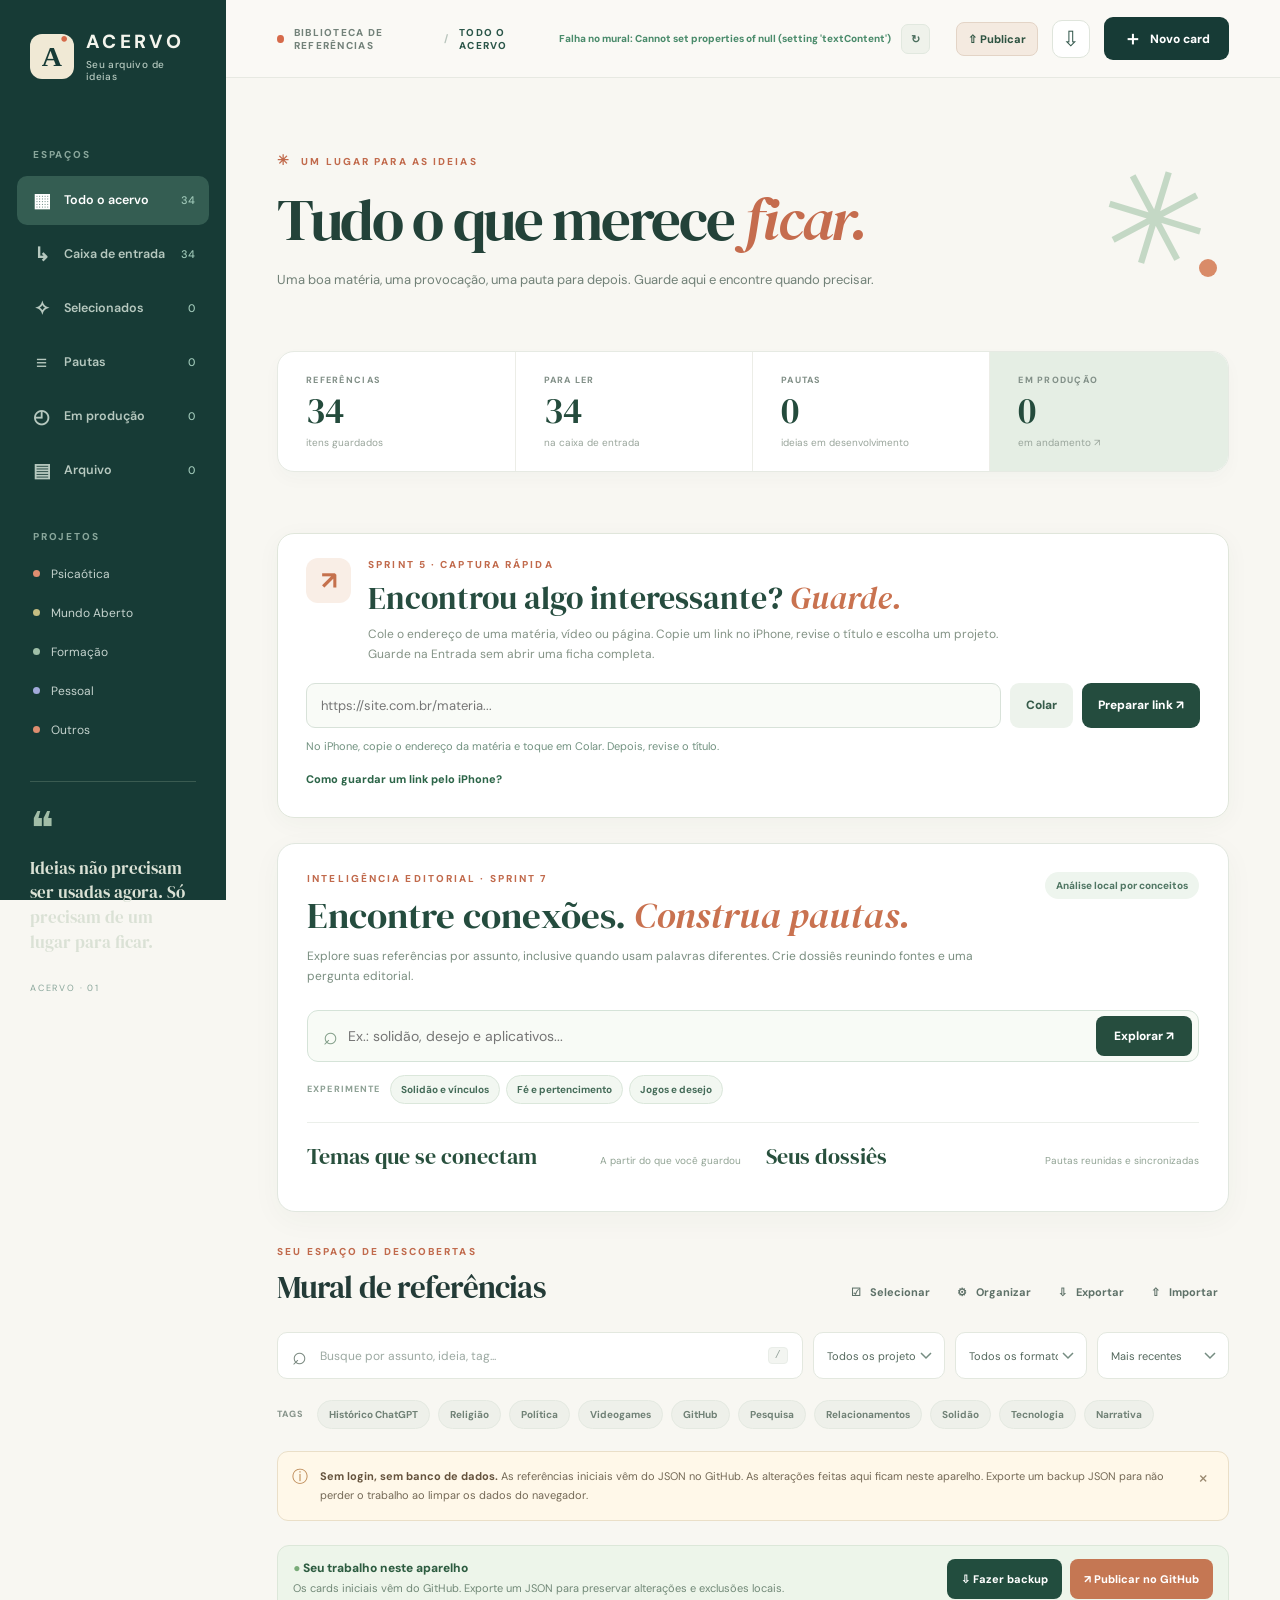
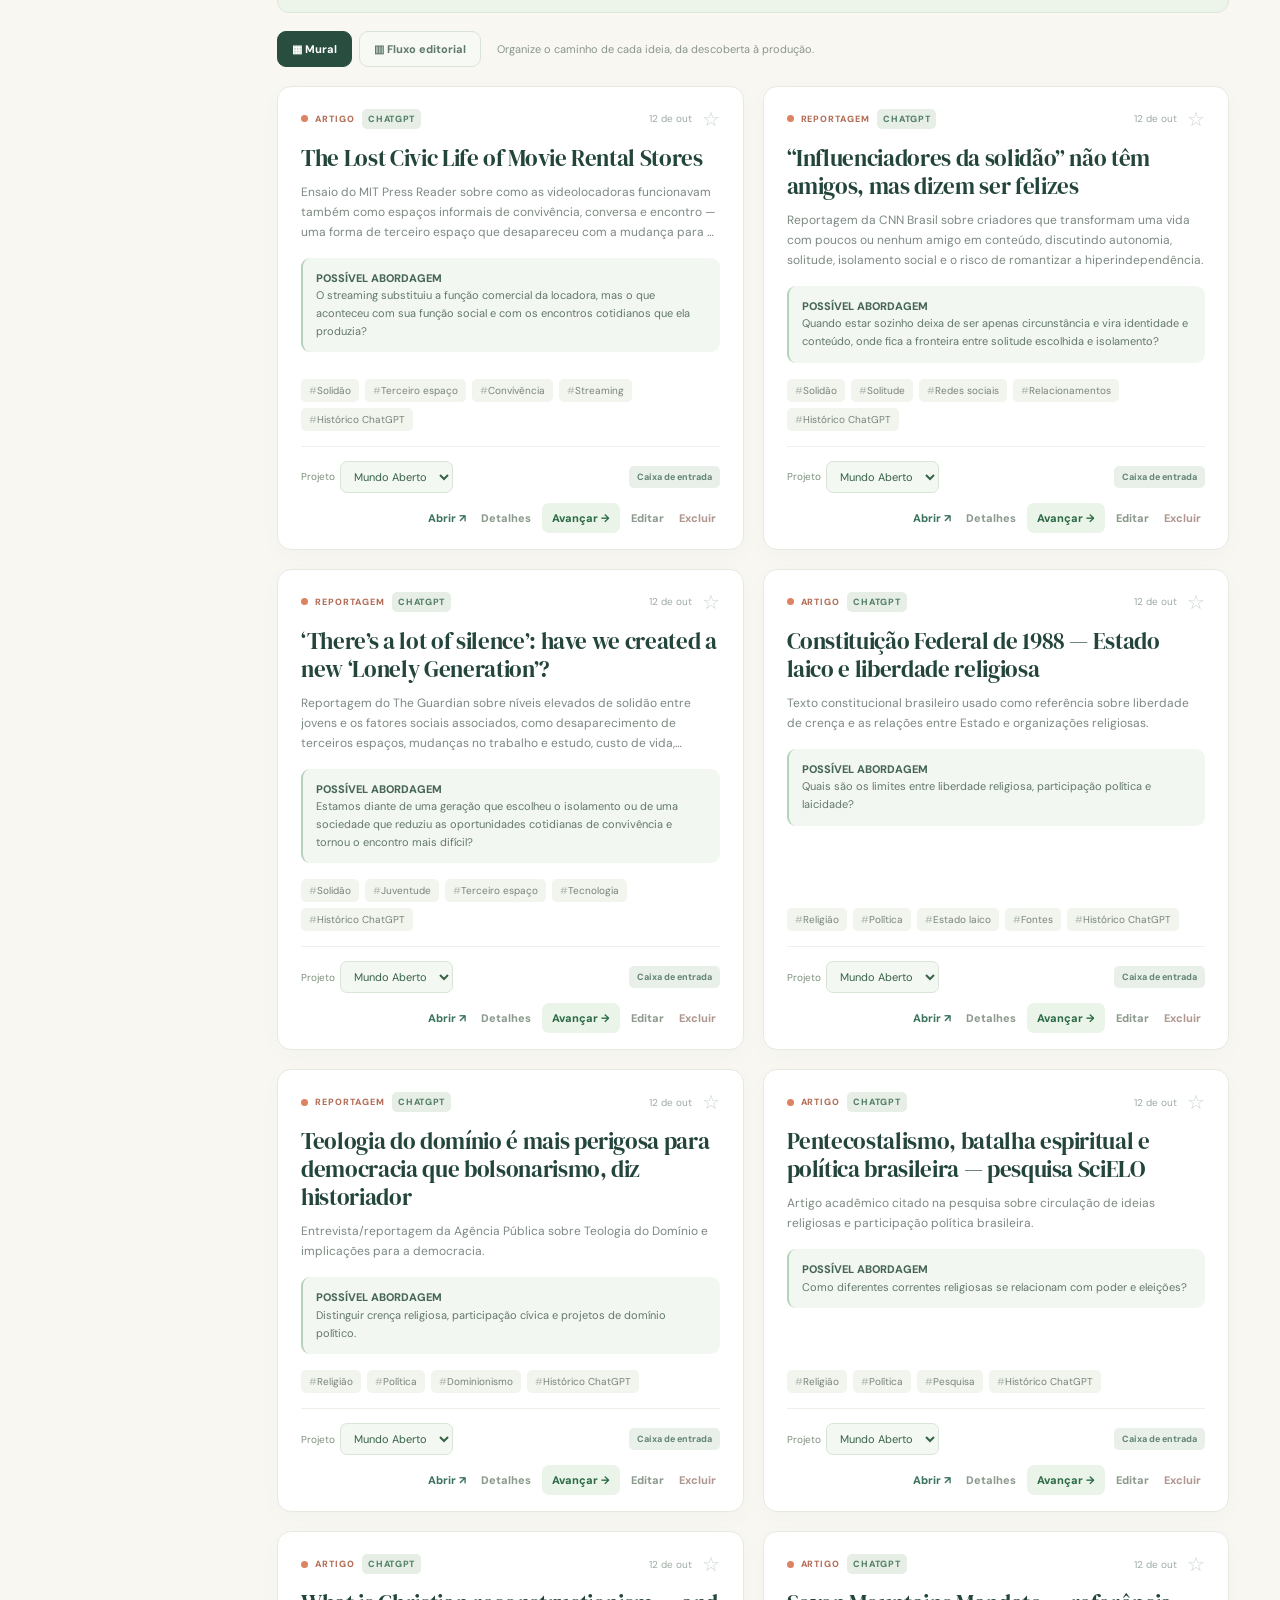
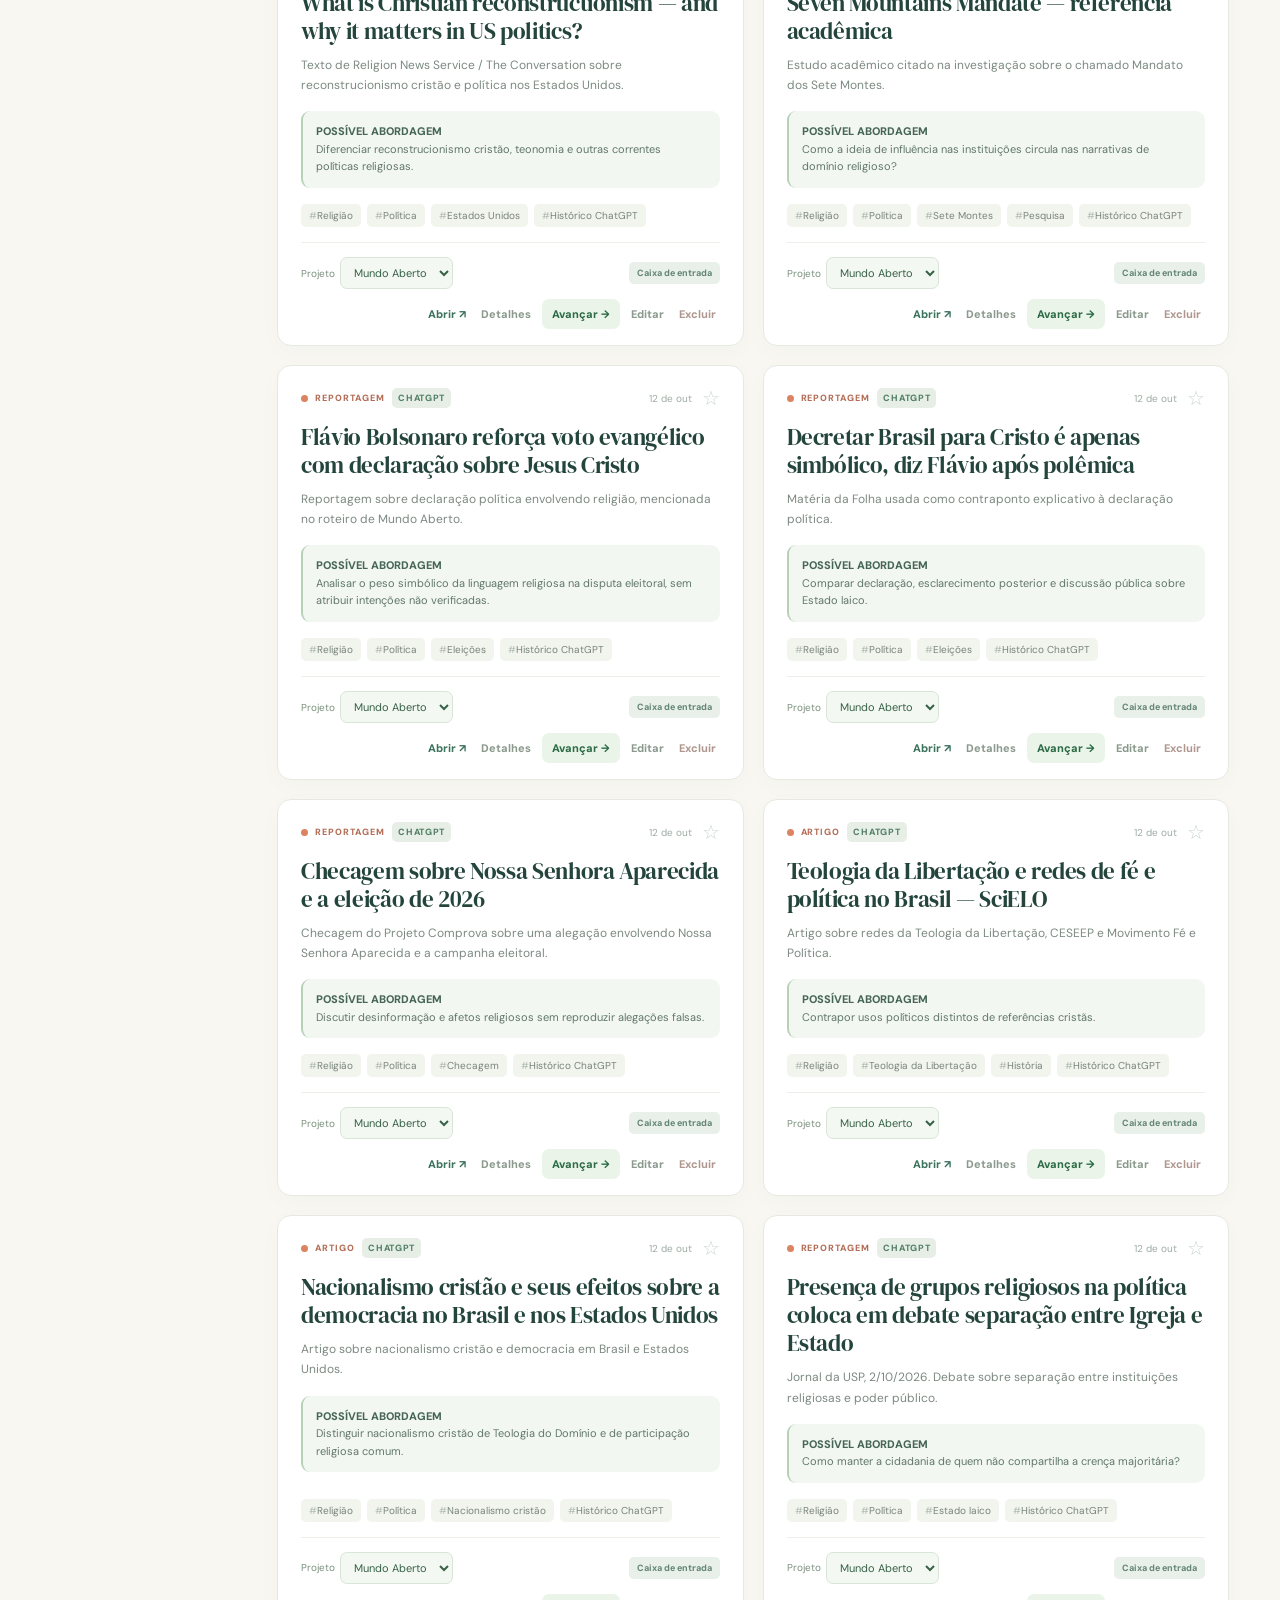
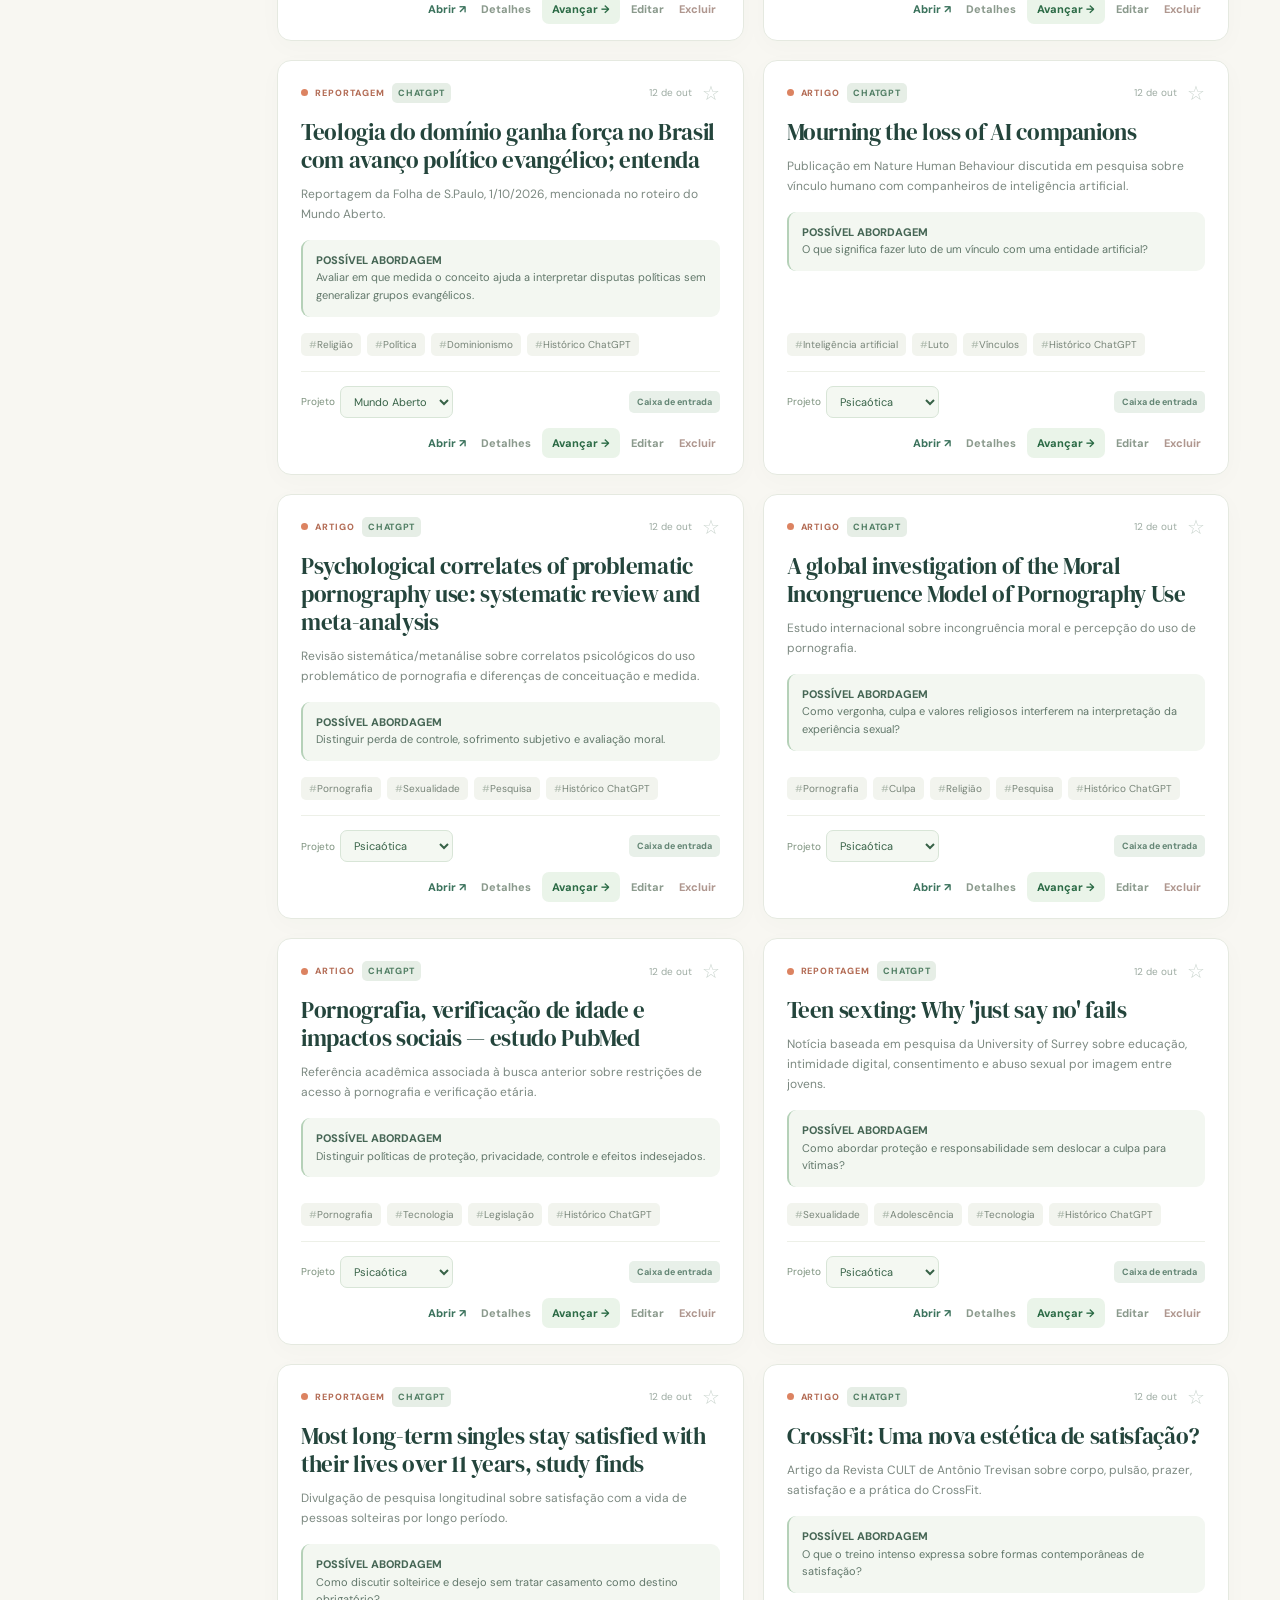
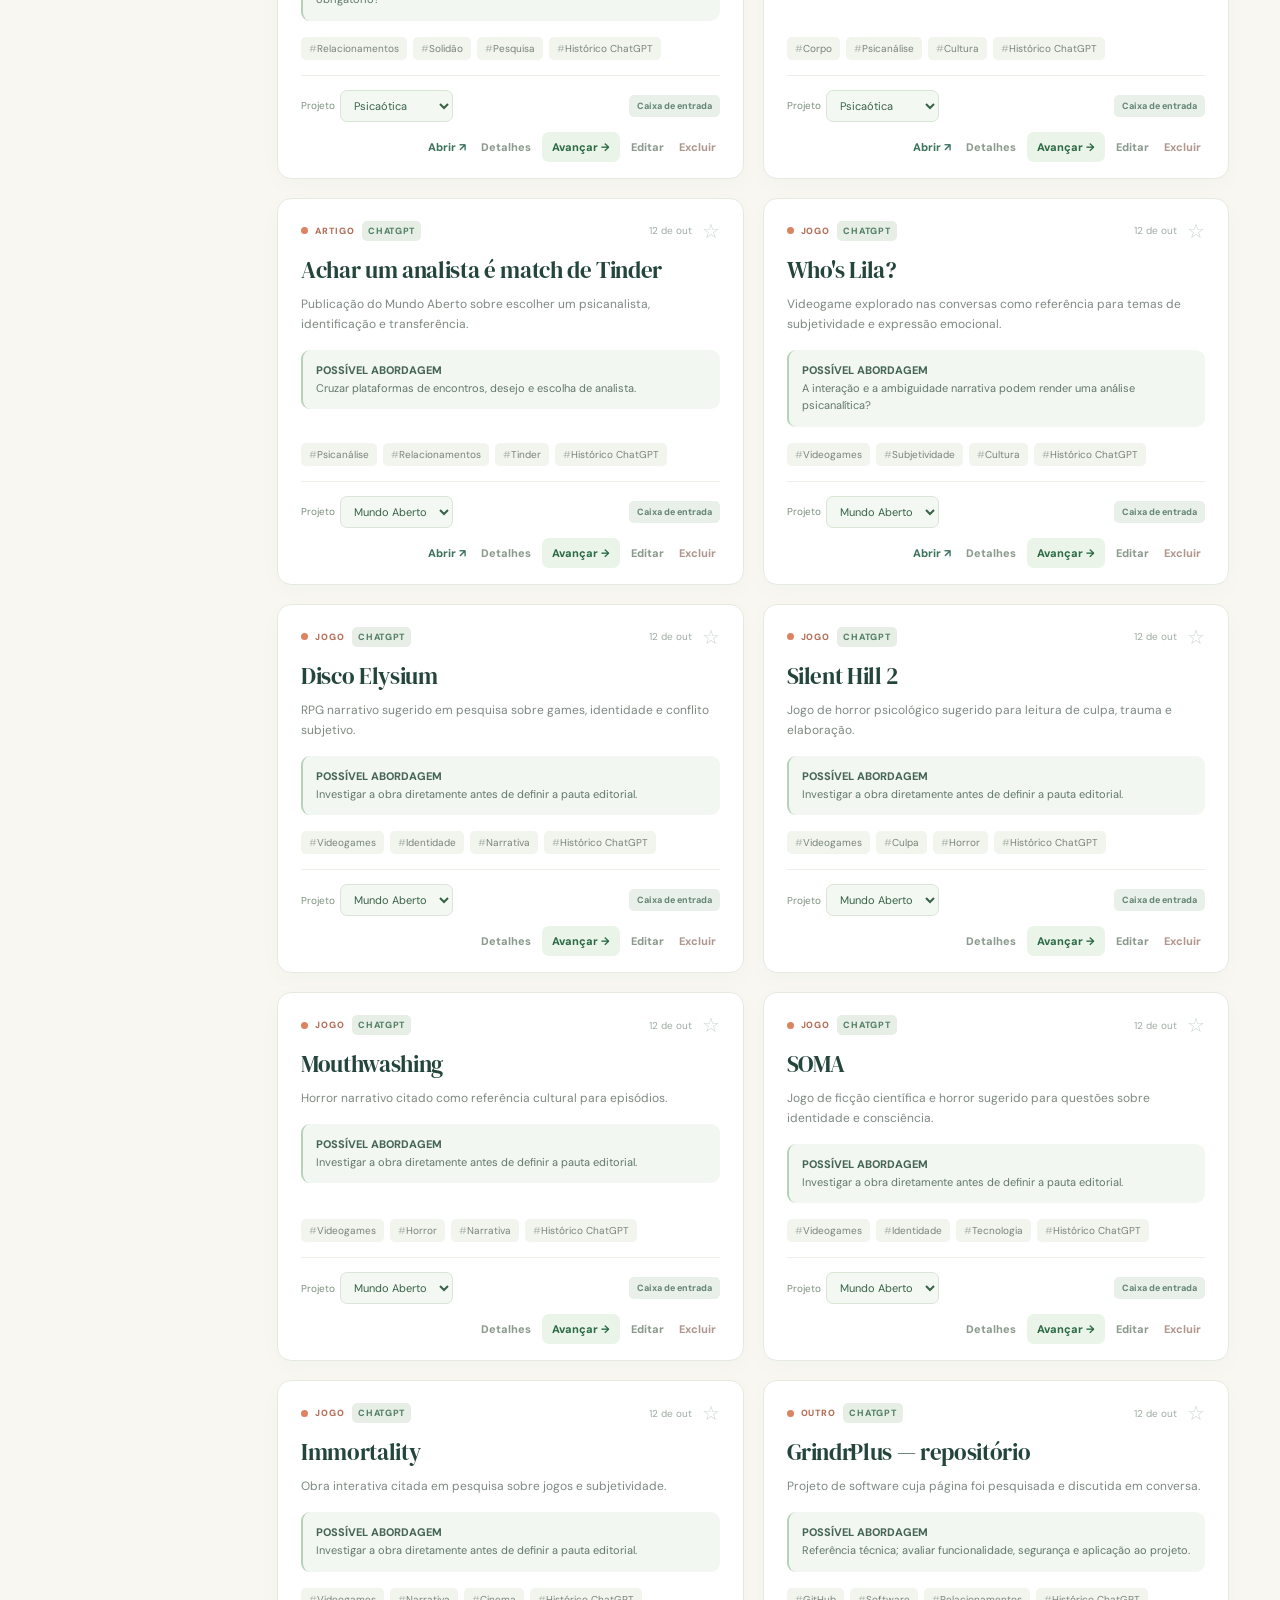
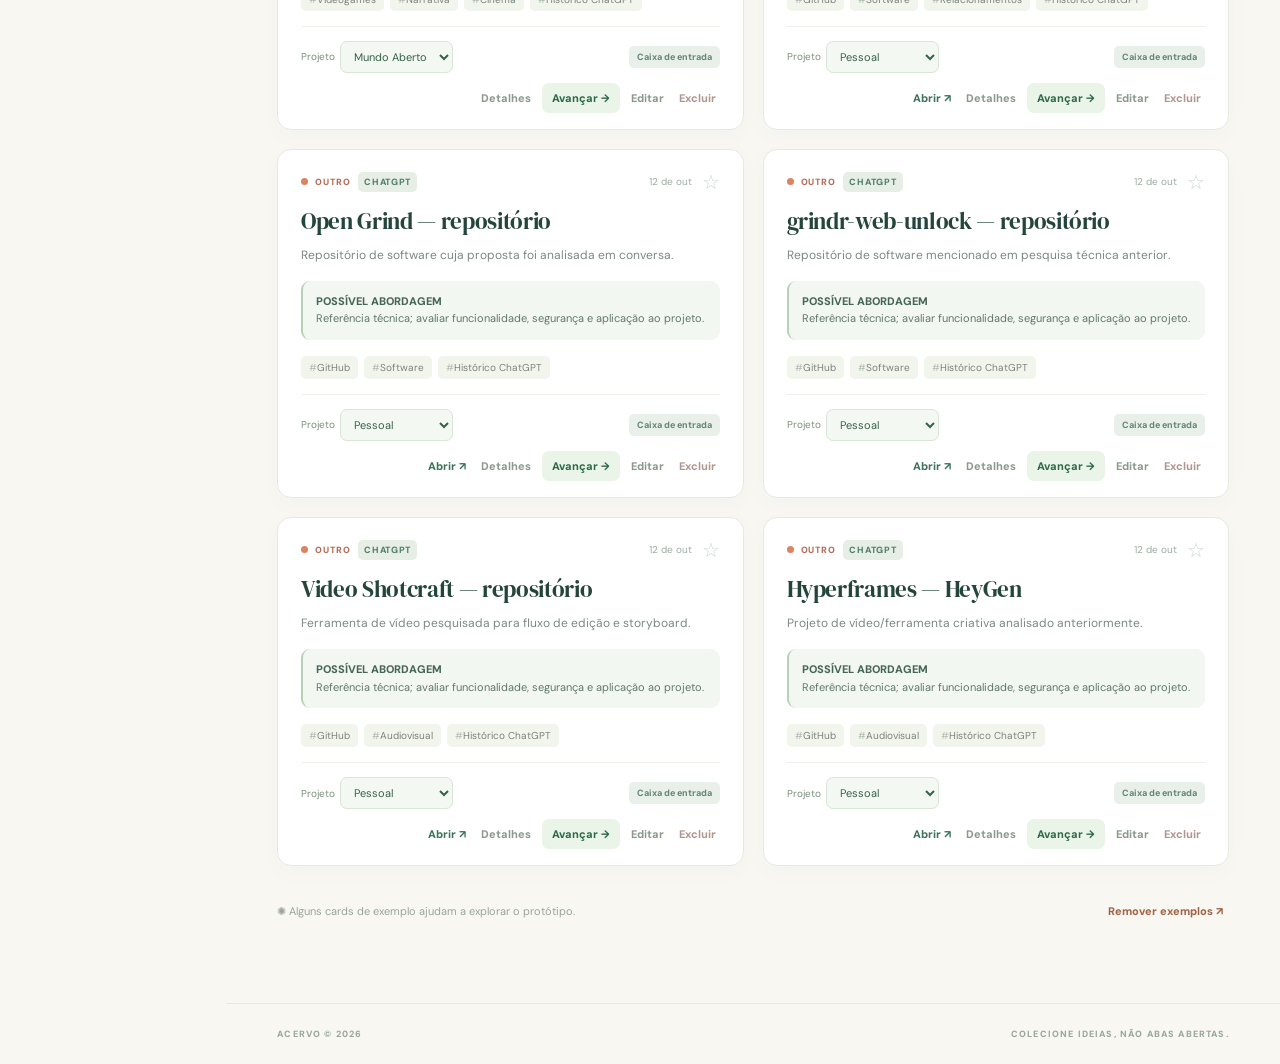
==== commit 50016b8a: "deploy(sprint11): organização em lote com exclusão segura e arquivo local" ====
--- a/index.html
+++ b/index.html
@@ -396,6 +396,35 @@
 .sprint10-capture-actions button{width:100%}
 .sprint10-more{min-height:43px}
 .sprint10-project-select{min-height:42px;max-width:100%;font-size:12px}
+}
+
+/* Sprint 11 — seleção e organização em lote, com áreas de toque amplas */
+.sprint11-toolbar{margin:0 0 15px;border:1px solid #cadbcc;border-radius:14px;padding:16px 18px;background:#f2f7ef}
+.sprint11-topline{display:flex;align-items:center;justify-content:space-between;gap:12px;flex-wrap:wrap}
+.sprint11-topline strong{font-size:13px;color:#23523d}
+.sprint11-top-buttons{display:flex;gap:7px;flex-wrap:wrap}
+.sprint11-toolbar button{min-height:38px;border:1px solid #b9d1bf;background:#fff;color:#315b40;border-radius:8px;font-size:11px;font-weight:800;padding:9px 12px;cursor:pointer}
+.sprint11-toolbar button:disabled{opacity:.45;cursor:default}
+.sprint11-toolbar p{font-size:11px;color:#728574;line-height:1.5;margin:9px 0 13px}
+.sprint11-commands{display:flex;align-items:flex-end;gap:8px;flex-wrap:wrap}
+.sprint11-commands label{display:flex;flex-direction:column;gap:5px;font-size:11px;color:#43624d;font-weight:800}
+.sprint11-commands select{min-width:134px;min-height:39px;border:1px solid #cfded1;border-radius:8px;background:#fff;color:#2a5340;padding:8px;font-size:12px}
+.sprint11-commands #sprint11Archive{background:#dcebe0;color:#2b6848;border-color:#a9ccb1}
+.sprint11-commands .sprint11-delete{color:#9e423d;border-color:#edc7bf;background:#fff7f4}
+.reference-card.sprint11-is-selected{outline:2px solid #68a37c;outline-offset:-2px;background:#fcfefa}
+.sprint11-pick{display:flex;gap:10px;align-items:center;min-height:42px;margin:0 0 9px;padding:6px 9px;border:1px solid #d9e7d9;border-radius:8px;background:#edf4ea;color:#34654c;font-size:11px;font-weight:800;cursor:pointer}
+.sprint11-pick input{width:20px;height:20px;accent-color:#2a6748;flex:none}
+.sprint11-mode .reference-card .sprint11-pick{display:flex}
+#sprint11Toggle[aria-pressed="true"]{background:#dcebdc;color:#285941;border-color:#8ab799}
+@media(max-width:720px){
+.sprint11-toolbar{padding:13px}
+.sprint11-top-buttons{width:100%}
+.sprint11-top-buttons button{flex:1;padding:10px 7px}
+.sprint11-commands{display:grid;grid-template-columns:minmax(0,1fr) minmax(0,1fr);gap:9px}
+.sprint11-commands label,.sprint11-commands button{min-width:0;width:100%}
+.sprint11-commands select{min-width:0;width:100%;font-size:13px}
+.sprint11-commands .sprint11-delete{grid-column:1/-1;min-height:44px}
+.sprint11-pick{min-height:47px}
 }
 </style>
   <!-- Backup inicial embutido: garante os cards mesmo se o pedido a data/cards.json falhar. -->
@@ -519,7 +548,7 @@
           </div>
           <div id="insightsRelated" class="insights-related" hidden></div>
         </section>
-        <section class="board-section" aria-label="Mural de referências"><div class="board-heading"><div><div class="section-overline">SEU ESPAÇO DE DESCOBERTAS</div><h2 id="boardTitle">Mural de referências <span id="resultCount">34</span></h2></div><div class="board-header-actions"><button class="quiet-button organize-open" id="manageBtn" type="button">⚙ <span>Organizar</span></button><button class="quiet-button" id="exportBtn" type="button">⇩ <span>Exportar</span></button><button class="quiet-button" id="importBtn" type="button">⇧ <span>Importar</span></button><input type="file" id="fileInput" accept=".json,application/json" hidden></div></div>
+        <section class="board-section" aria-label="Mural de referências"><div class="board-heading"><div><div class="section-overline">SEU ESPAÇO DE DESCOBERTAS</div><h2 id="boardTitle">Mural de referências <span id="resultCount">34</span></h2></div><div class="board-header-actions"><button class="quiet-button sprint11-toggle" id="sprint11Toggle" type="button" aria-pressed="false">☑ <span>Selecionar</span></button><button class="quiet-button organize-open" id="manageBtn" type="button">⚙ <span>Organizar</span></button><button class="quiet-button" id="exportBtn" type="button">⇩ <span>Exportar</span></button><button class="quiet-button" id="importBtn" type="button">⇧ <span>Importar</span></button><input type="file" id="fileInput" accept=".json,application/json" hidden></div></div>
           <div class="toolbar"><label class="searchbox"><span aria-hidden="true">⌕</span><input id="searchInput" type="search" placeholder="Busque por assunto, ideia, tag..." autocomplete="off" aria-label="Pesquisar referências"><kbd>/</kbd></label><select id="projectFilter" aria-label="Filtrar por projeto"><option value="">Todos os projetos</option></select><select id="typeFilter" aria-label="Filtrar por formato"><option value="">Todos os formatos</option></select><select id="sortSelect" aria-label="Ordenar itens"><option value="recent">Mais recentes</option><option value="oldest">Mais antigos</option><option value="az">Título A–Z</option></select></div>
           <div class="tag-strip"><span class="tag-prefix">TAGS</span><div id="tagFilters" class="tag-scroll"></div><button class="clear-filters" type="button" id="clearFilters" hidden>Limpar filtros ×</button></div>
           <div class="notice" id="localNotice"><div class="notice-icon">ⓘ</div><div><strong>Sem login, sem banco de dados.</strong> As referências iniciais vêm do JSON no GitHub. As alterações feitas aqui ficam neste aparelho. Exporte um backup JSON para não perder o trabalho ao limpar os dados do navegador.</div><button id="noticeClose" type="button" aria-label="Fechar aviso">×</button></div>
@@ -529,6 +558,29 @@
   </div>
   <div class="sprint9-actions"><button type="button" id="sprint8BackupNow">⇩ Fazer backup</button>
 <button type="button" id="sprint9OpenPublish">↗ Publicar no GitHub</button></div>
+</section>
+<section id="sprint11Toolbar" class="sprint11-toolbar" hidden aria-label="Ações para referências selecionadas">
+  <div class="sprint11-topline">
+    <strong id="sprint11Count" aria-live="polite">0 referências selecionadas</strong>
+    <div class="sprint11-top-buttons">
+      <button type="button" id="sprint11Visible">Selecionar visíveis</button>
+      <button type="button" id="sprint11Clear">Limpar seleção</button>
+      <button type="button" id="sprint11Done">Fechar</button>
+    </div>
+  </div>
+  <p>Escolha referências no mural e organize todas de uma vez. Só os itens marcados serão alterados.</p>
+  <div class="sprint11-commands">
+    <label>Etapa <select id="sprint11Stage" aria-label="Nova etapa das referências">
+      <option value="selecionado">Selecionados</option><option value="pauta">Pautas</option>
+      <option value="producao">Em produção</option><option value="arquivo">Arquivo (concluídas)</option>
+      <option value="entrada">Caixa de entrada</option>
+    </select></label>
+    <button type="button" id="sprint11ApplyStage">Aplicar etapa</button>
+    <label>Projeto <select id="sprint11Project" aria-label="Novo projeto das referências"></select></label>
+    <button type="button" id="sprint11ApplyProject">Aplicar projeto</button>
+    <button type="button" id="sprint11Archive">✓ Arquivar selecionados</button>
+    <button type="button" class="sprint11-delete" id="sprint11Delete">Excluir selecionados</button>
+  </div>
 </section>
 <div class="view-switch" aria-label="Visualização do acervo">
             <button type="button" class="view-toggle is-active" id="muralToggle" aria-pressed="true">▦ Mural</button>
@@ -1079,6 +1131,16 @@
     next.deleted=next.deleted.filter(id=>!ids.has(id));
     write(KEY,next);overrides=next;
   }
+
+  async function removeMany(ids){
+    if(!Array.isArray(ids)||!ids.length)return;
+    const unique=[...new Set(ids.map(String))];
+    const next=clone(overrides);
+    const deleted=new Set(next.deleted);
+    for(const id of unique){delete next.cards[id];deleted.add(id);}
+    next.deleted=[...deleted];
+    write(KEY,next);overrides=next;
+  }
   async function remove(id){
     const next=clone(overrides);
     delete next.cards[id];
@@ -1135,7 +1197,7 @@
     return {url:url.href,title:'',description:'',site:url.hostname,contentType:''};
   }
   window.AcervoCloud={
-    boot,checkPublished,pendingChanges,fetchCards,save,saveMany,remove,restoreSnapshot,fetchProjects,saveProjects,
+    boot,checkPublished,pendingChanges,fetchCards,save,saveMany,remove,removeMany,restoreSnapshot,fetchProjects,saveProjects,
     fetchDossiers,saveDossier,removeDossier,lookupMetadata,
     get user(){return user;},
     get warning(){return warning;}
@@ -1196,12 +1258,15 @@
     if(q&&!([x.title,x.url,x.description,x.angle,x.project,x.type,x.notes,...x.tags].join(' ').toLocaleLowerCase('pt-BR').includes(q)))return false;
     return true;
   });return items.sort((a,b)=>state.sort==='oldest'?new Date(a.createdAt)-new Date(b.createdAt):state.sort==='az'?a.title.localeCompare(b.title,'pt-BR'):new Date(b.createdAt)-new Date(a.createdAt))}
-  function makeCard(x){const safeUrl=secureUrl(x.url);return `<article class="reference-card" data-id="${esc(x.id)}">${x.demo?'<span class="demo-badge">EXEMPLO</span>':''}<div class="card-top"><span class="category-dot"></span><span class="format-label">${esc(x.type)}</span>${x.origin==="chatgpt"?'<span class="chat-origin">CHATGPT</span>':""}<span class="card-date">${fmtDate(x.createdAt)}</span><button class="favorite-button ${x.favorite?'on':''}" title="${x.favorite?'Retirar dos favoritos':'Marcar favorito'}" aria-label="${x.favorite?'Retirar dos favoritos':'Marcar favorito'}" data-action="favorite">${x.favorite?'★':'☆'}</button></div><h3>${esc(x.title)}</h3>${x.description?`<p class="card-description">${esc(x.description)}</p>`:''}${x.angle?`<div class="angle"><b>POSSÍVEL ABORDAGEM</b><br>${esc(x.angle)}</div>`:''}<div class="card-tags">${x.tags.map(t=>`<span>${esc(t)}</span>`).join('')}</div><div class="card-divider"></div><div class="card-footer"><label class="sprint10-project-label"><span>Projeto</span>
+  let sprint11Active=false;
+  let sprint11Busy=false;
+  const sprint11Selected=new Set();
+  function makeCard(x){const safeUrl=secureUrl(x.url);return `<article class="reference-card ${sprint11Active&&sprint11Selected.has(x.id)?'sprint11-is-selected':''}" data-id="${esc(x.id)}">${sprint11Active?`<label class="sprint11-pick"><input type="checkbox" data-sprint11-card="${esc(x.id)}" ${sprint11Selected.has(x.id)?'checked':''} aria-label="Selecionar ${esc(x.title)}"><span>Selecionar este card</span></label>`:''}${x.demo?'<span class="demo-badge">EXEMPLO</span>':''}<div class="card-top"><span class="category-dot"></span><span class="format-label">${esc(x.type)}</span>${x.origin==="chatgpt"?'<span class="chat-origin">CHATGPT</span>':""}<span class="card-date">${fmtDate(x.createdAt)}</span><button class="favorite-button ${x.favorite?'on':''}" title="${x.favorite?'Retirar dos favoritos':'Marcar favorito'}" aria-label="${x.favorite?'Retirar dos favoritos':'Marcar favorito'}" data-action="favorite">${x.favorite?'★':'☆'}</button></div><h3>${esc(x.title)}</h3>${x.description?`<p class="card-description">${esc(x.description)}</p>`:''}${x.angle?`<div class="angle"><b>POSSÍVEL ABORDAGEM</b><br>${esc(x.angle)}</div>`:''}<div class="card-tags">${x.tags.map(t=>`<span>${esc(t)}</span>`).join('')}</div><div class="card-divider"></div><div class="card-footer"><label class="sprint10-project-label"><span>Projeto</span>
     <select class="sprint10-project-select" data-quick-project="${esc(x.id)}" aria-label="Projeto da referência ${esc(x.title)}">
       ${[...new Set([...state.projects,x.project])].map(p=>`<option value="${esc(p)}" ${p===x.project?'selected':''}>${esc(p)}</option>`).join('')}
     </select></label><span class="stage-badge ${esc(x.status)}">${esc(STAGES[x.status])}</span></div><div class="card-footer" style="margin-top:10px"><span></span><div class="card-actions">${safeUrl?`<a href="${esc(safeUrl)}" target="_blank" rel="noopener noreferrer">Abrir ↗</a>`:''}<button class="edit-btn" data-action="details" title="Abrir ficha completa">Detalhes</button><button class="edit-btn sprint8-advance" data-action="advance" title="Mover para a próxima etapa editorial">${x.status==='arquivo'?'Reabrir ↺':x.status==='producao'?'Concluir ✓':'Avançar →'}</button><button class="edit-btn" data-action="edit" title="Editar card">Editar</button><button class="delete-btn" data-action="delete" title="Excluir card">Excluir</button></div></div></article>`}
   function render(){updateNav();updateFilters();const items=visibleCards();$('#board').innerHTML=items.map(makeCard).join('');$('#resultCount').textContent=items.length;$('#emptyState').hidden=items.length!==0;$('#board').hidden=items.length===0;$('#emptyMessage').textContent=state.cards.length?'Não encontramos cards com os filtros escolhidos.':'Quando você salvar uma ideia, ela aparecerá neste espaço.';$('#clearFilters').hidden=!(state.q||state.tag||state.project||state.type);$('#demoToolbar').hidden=!state.cards.some(c=>c.demo);window.AcervoInsights?.onCardsChanged?.();
-    window.AcervoEditorial?.afterRender?.(items,state);sprint8BackupInfo();}
+    window.AcervoEditorial?.afterRender?.(items,state);sprint8BackupInfo();sprint11RefreshToolbar();}
   function openForm(id=null){state.editingId=id;const x=state.cards.find(c=>c.id===id);
     const projects=[...new Set([...state.projects,...state.cards.map(c=>c.project)])].filter(Boolean);
     $('#fieldProject').innerHTML=projects.map(p=>`<option value="${esc(p)}">${esc(p)}</option>`).join('');
@@ -1429,31 +1494,100 @@
       touched+' alteração(ões) pendentes neste aparelho. Faça um backup ou prepare o JSON para publicar pelo ChatGPT.':
       'Sem diferenças locais em relação ao último JSON consultado. O GitHub continua sendo sua cópia publicada.';
   }
-  function sprint8ShowUndo(card){
-    sprint8LastDeleted={...card,tags:[...(card.tags||[])]};
+  function sprint8ShowUndo(cards){
+    const arr=Array.isArray(cards)?cards:[cards];
+    sprint8LastDeleted=arr.map(c=>({...c,tags:[...(c.tags||[])]}));
     const bar=$('#sprint8UndoBar');
+    bar.querySelector('span').textContent=arr.length===1?
+      'Referência excluída deste aparelho.':
+      arr.length+' referências excluídas deste aparelho.';
     bar.hidden=false;
     clearTimeout(sprint8UndoTimer);
     sprint8UndoTimer=setTimeout(()=>{
-      sprint8LastDeleted=null;
-      bar.hidden=true;
+      sprint8LastDeleted=null;bar.hidden=true;
     },15000);
   }
   async function sprint8UndoDelete(){
-    if(!sprint8LastDeleted)return;
-    const card=sprint8LastDeleted;
-    clearTimeout(sprint8UndoTimer);
-    try{
-      await Cloud.save(card);
+    if(!sprint8LastDeleted?.length)return;
+    const cards=sprint8LastDeleted;
+    try {
+      await Cloud.saveMany(cards);
+      clearTimeout(sprint8UndoTimer);
       sprint8LastDeleted=null;
       $('#sprint8UndoBar').hidden=true;
-      state.cards.unshift(normalizeCard(card));
+      const map=new Map(state.cards.map(c=>[c.id,c]));
+      for(const card of cards)map.set(card.id,normalizeCard(card));
+      state.cards=[...map.values()];
       render();
-      toast('Exclusão desfeita. Referência recuperada.');
-    }catch(error){
-      toast('Não foi possível recuperar: '+error.message);
+      toast(cards.length===1?'Exclusão desfeita. Referência recuperada.':
+        'Exclusão desfeita: '+cards.length+' referências recuperadas.');
+    }catch(error){toast('Não foi possível recuperar: '+error.message);}
+  }
+  function sprint11Items(){
+    return state.cards.filter(c=>sprint11Selected.has(c.id));
+  }
+  function sprint11RefreshToolbar(){
+    const all=new Set(state.cards.map(c=>c.id));
+    for(const id of sprint11Selected)if(!all.has(id))sprint11Selected.delete(id);
+    const count=sprint11Selected.size;
+    $('#sprint11Count').textContent=count+' referência'+(count===1?' selecionada':'s selecionadas');
+    $('#sprint11Toggle').setAttribute('aria-pressed',String(sprint11Active));
+    $('#sprint11Toggle').innerHTML=sprint11Active?'☑ <span>Concluir seleção</span>':'☑ <span>Selecionar</span>';
+    $('#sprint11Toolbar').hidden=!sprint11Active;
+    const projects=[...new Set(state.projects.filter(Boolean))];
+    const dropdown=$('#sprint11Project');
+    const old=dropdown.value;
+    dropdown.innerHTML=projects.map(p=>`<option value="${esc(p)}">${esc(p)}</option>`).join('');
+    if(projects.includes(old))dropdown.value=old;
+    for(const id of ['sprint11ApplyStage','sprint11ApplyProject','sprint11Archive','sprint11Delete'])
+      $('#'+id).disabled=sprint11Busy||count===0;
+    for(const id of ['sprint11Visible','sprint11Clear','sprint11Done'])
+      $('#'+id).disabled=sprint11Busy;
+  }
+  function sprint11Toggle(force=null){
+    if(sprint11Busy)return;
+    sprint11Active=force===null?!sprint11Active:!!force;
+    if(!sprint11Active)sprint11Selected.clear();
+    if(sprint11Active && $('#muralToggle'))$('#muralToggle').click();
+    render();
+    if(sprint11Active)$('#sprint11Toolbar').scrollIntoView({behavior:'smooth',block:'nearest'});
+  }
+  async function sprint11Run(action,value){
+    if(sprint11Busy)return;
+    const cards=sprint11Items();
+    if(!cards.length)return toast('Marque pelo menos uma referência.');
+    if(action==='stage'&&!(value in STAGES||value==='entrada') || action==='stage'&&value==='todos')
+      return toast('Etapa inválida.');
+    if(action==='project'&&!state.projects.includes(value))return toast('Projeto inválido.');
+    if(action==='delete'){
+      const msg='Excluir '+cards.length+' referência(s) selecionada(s) deste aparelho?'+
+        '\\n\\nVocê poderá desfazer por 15 segundos. A exclusão só será publicada no GitHub quando enviar o JSON atualizado.';
+      if(!confirm(msg))return;
+      if(cards.length>=10 && !confirm('Confirme novamente: excluir '+cards.length+
+        ' cards deste aparelho?'))return;
     }
-  }
+    sprint11Busy=true;sprint11RefreshToolbar();
+    try{
+      if(action==='delete'){
+        await Cloud.removeMany(cards.map(c=>c.id));
+        const gone=new Set(cards.map(c=>c.id));
+        state.cards=state.cards.filter(c=>!gone.has(c.id));
+        sprint11ShowUndoCards(cards);
+      }else{
+        const now=new Date().toISOString();
+        const updated=cards.map(c=>({...c,[action==='stage'?'status':'project']:value,updatedAt:now}));
+        await Cloud.saveMany(updated);
+        const changed=new Map(updated.map(c=>[c.id,c]));
+        state.cards=state.cards.map(c=>changed.get(c.id)||c);
+      }
+      sprint11Selected.clear();
+      render();
+      if(action==='delete')toast(cards.length+' referência(s) excluída(s). Use Desfazer se necessário.');
+      else toast(cards.length+' referência(s) atualizada(s).');
+    }catch(error){toast('Não foi possível concluir a operação: '+error.message);}
+    finally{sprint11Busy=false;sprint11RefreshToolbar();}
+  }
+  function sprint11ShowUndoCards(cards){sprint8ShowUndo(cards);}
   function init(){state.cards=[];$('#localNotice').hidden=false;/* Manter 31 cards pré-renderizados até que o JSON carregue. */
     Cloud.boot({onReady:readyForUser}).catch(error=>{
       console.error('ACERVO: erro ao iniciar',error);
@@ -1480,6 +1614,26 @@
       try{await changeQuickProject(input.dataset.quickProject,input.value);}
       catch(error){toast('Não foi possível alterar o projeto: '+error.message);render();}
       finally{input.disabled=false;}
+    });
+    $('#sprint11Toggle').addEventListener('click',()=>sprint11Toggle());
+    $('#sprint11Done').addEventListener('click',()=>sprint11Toggle(false));
+    $('#sprint11Clear').addEventListener('click',()=>{sprint11Selected.clear();render();});
+    $('#sprint11Visible').addEventListener('click',()=>{
+      for(const c of visibleCards())sprint11Selected.add(c.id);
+      render();
+    });
+    $('#sprint11ApplyStage').addEventListener('click',()=>sprint11Run('stage',$('#sprint11Stage').value));
+    $('#sprint11ApplyProject').addEventListener('click',()=>sprint11Run('project',$('#sprint11Project').value));
+    $('#sprint11Archive').addEventListener('click',()=>sprint11Run('stage','arquivo'));
+    $('#sprint11Delete').addEventListener('click',()=>sprint11Run('delete'));
+    $('#board').addEventListener('change',e=>{
+      const el=e.target.closest('input[data-sprint11-card]');
+      if(!el||!sprint11Active||sprint11Busy)return;
+      if(el.checked)sprint11Selected.add(el.dataset.sprint11Card);
+      else sprint11Selected.delete(el.dataset.sprint11Card);
+      const tile=el.closest('article.reference-card');
+      tile?.classList.toggle('sprint11-is-selected',el.checked);
+      sprint11RefreshToolbar();
     });
     $('#sprint8BackupNow').addEventListener('click',exportData);
     $('#sprint9OpenPublish').addEventListener('click',sprint9OpenDialog);
@@ -1525,7 +1679,7 @@
     if(b.dataset.action==='details')window.AcervoEditorial?.showDetails?.(x.id);if(b.dataset.action==='favorite'){const next={...x,favorite:!x.favorite,updatedAt:new Date().toISOString()};
       try{await Cloud.save(next);Object.assign(x,next);render();toast(x.favorite?'Referência favoritada.':'Favorito removido.');}
       catch(error){toast('Erro ao atualizar: '+error.message);}
-    }if(b.dataset.action==='delete'&&confirm(`Excluir "${x.title}"?\n\nEssa ação não poderá ser desfeita.`)){try{await Cloud.remove(x.id);state.cards=state.cards.filter(c=>c.id!==x.id);render();sprint8ShowUndo(x);toast('Referência removida. Você pode desfazer por 15 segundos.');}
+    }if(b.dataset.action==='delete'&&confirm(`Excluir "${x.title}"?\n\nVocê pode desfazer nos próximos 15 segundos.`)){try{await Cloud.remove(x.id);state.cards=state.cards.filter(c=>c.id!==x.id);render();sprint8ShowUndo(x);toast('Referência removida. Você pode desfazer por 15 segundos.');}
       catch(error){toast('Falha ao excluir: '+error.message)}}});
     $('#closeDialog').addEventListener('click',closeForm);$('#cancelDialog').addEventListener('click',closeForm);$('#cardForm').addEventListener('submit',saveForm);$('#cardDialog').addEventListener('click',e=>{if(e.target===$('#cardDialog'))closeForm()});
     $('#clearDemos').addEventListener('click',async()=>{if(!confirm('Remover os cards de exemplo?'))return;
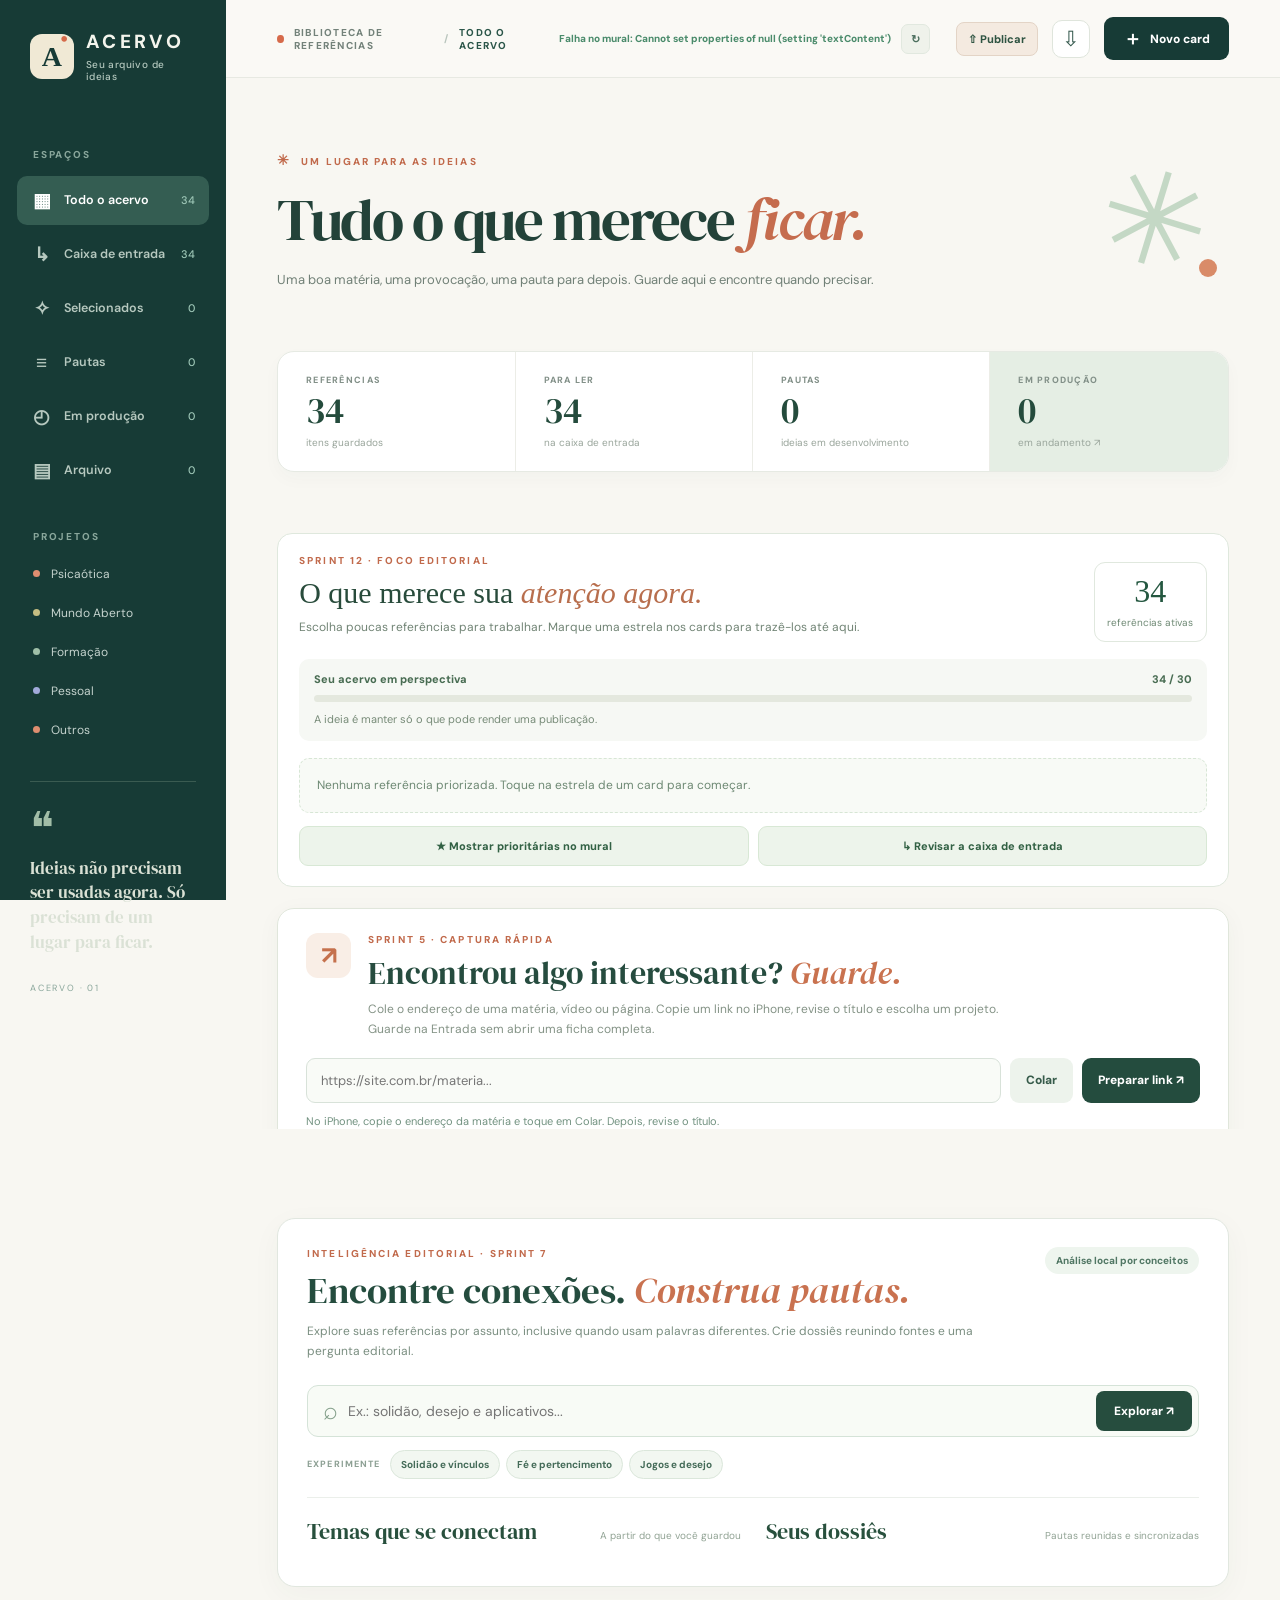
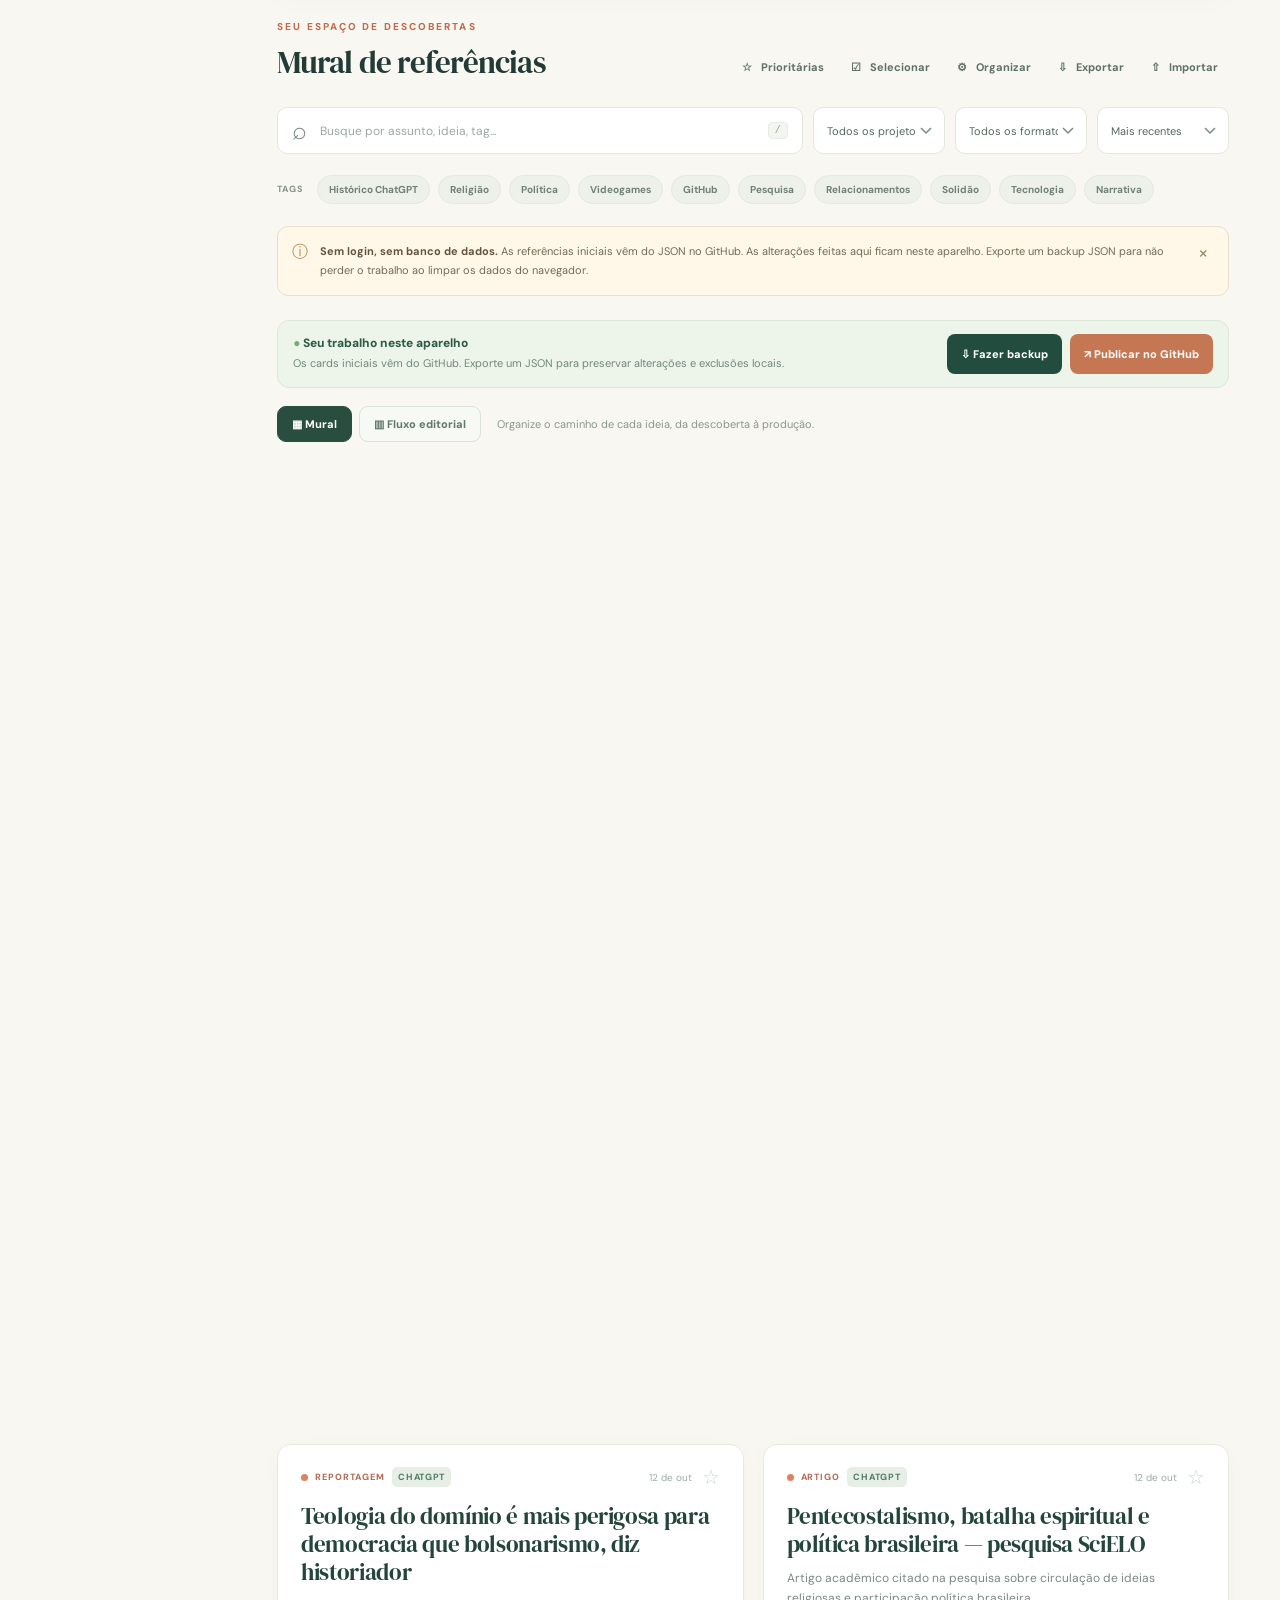
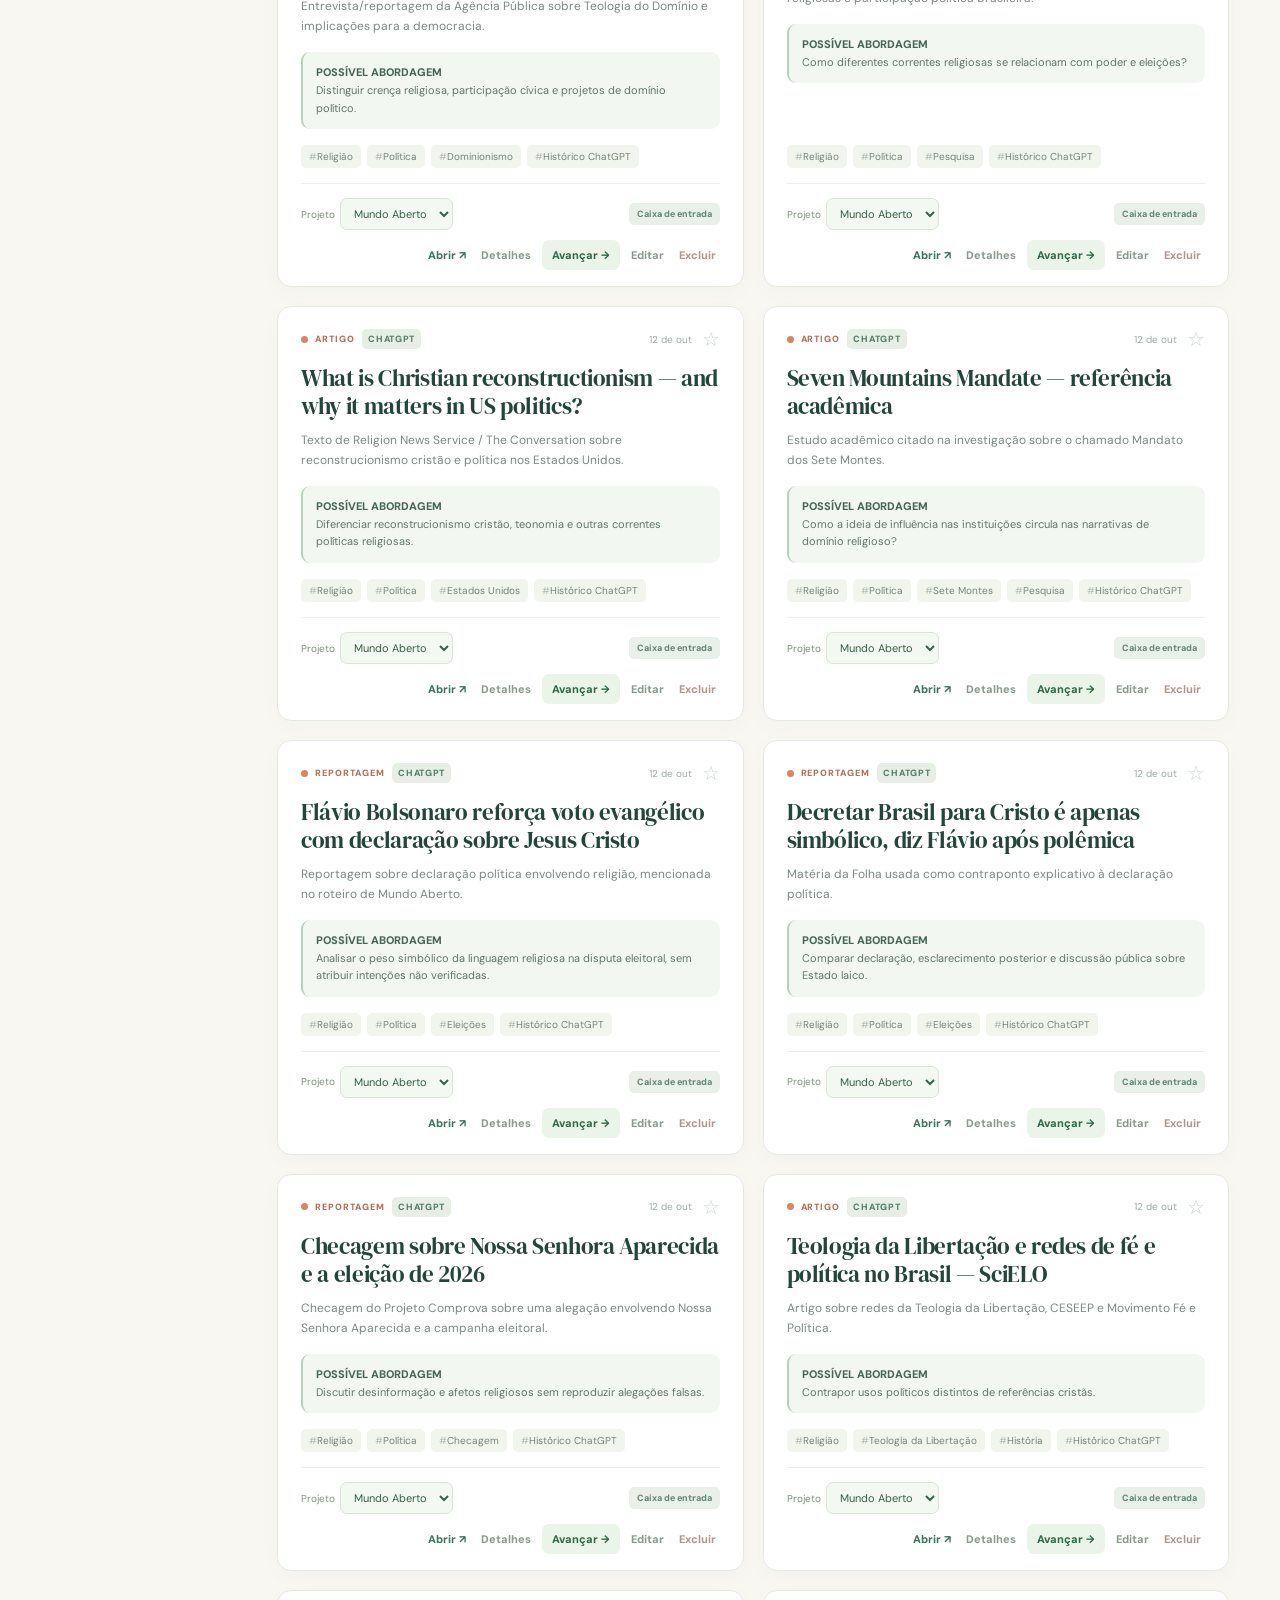
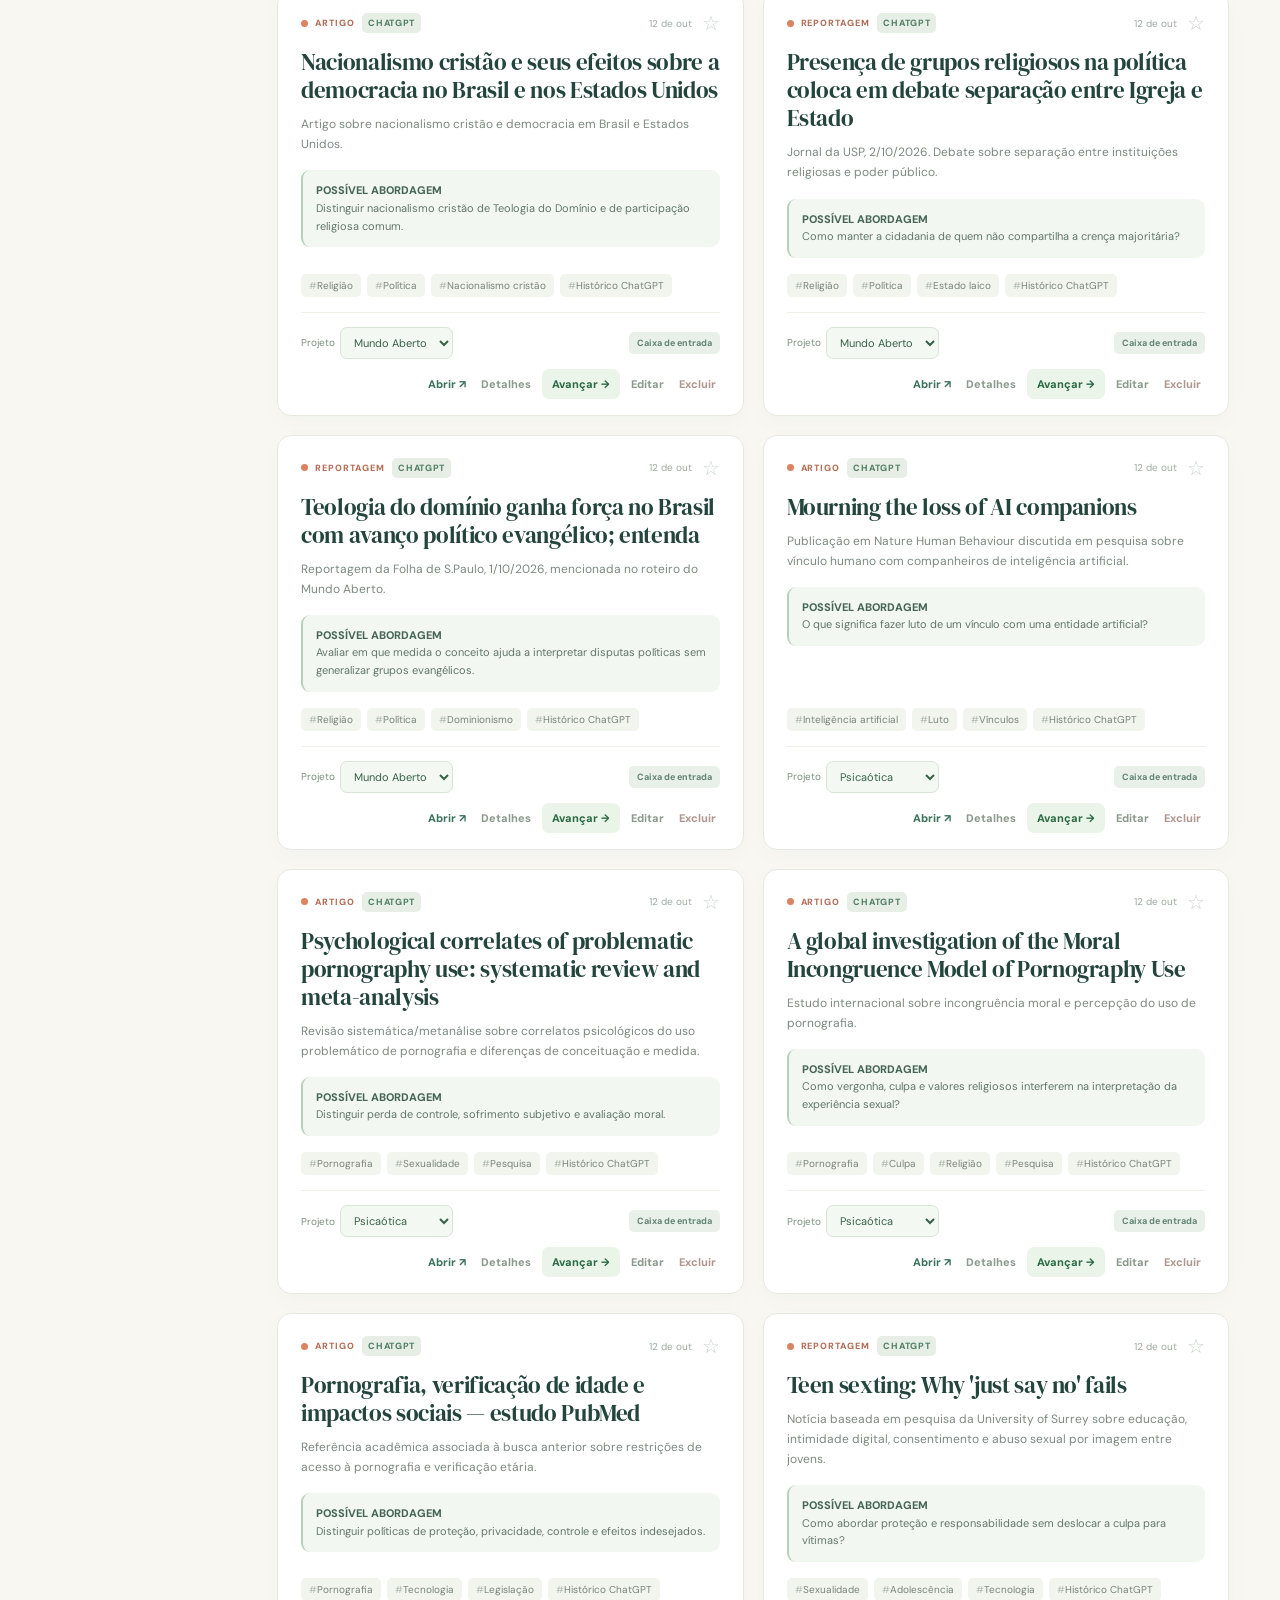
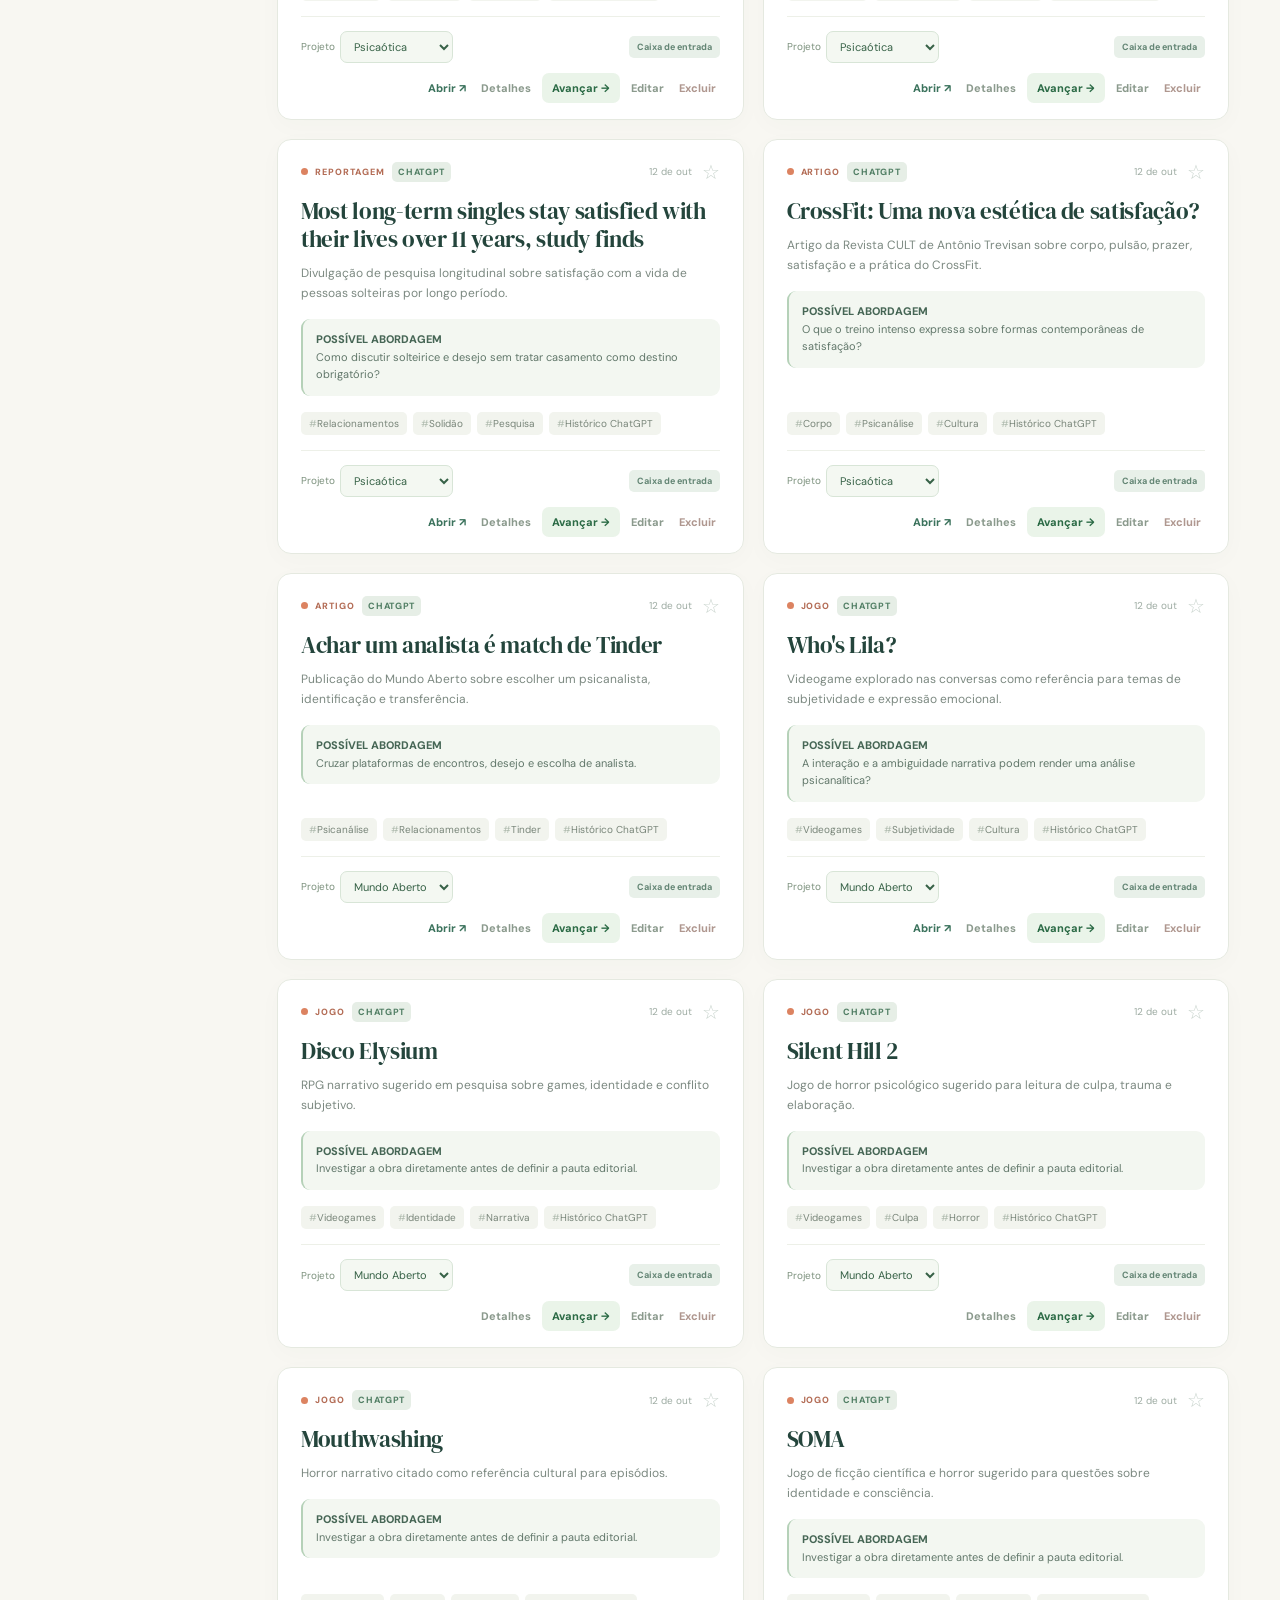
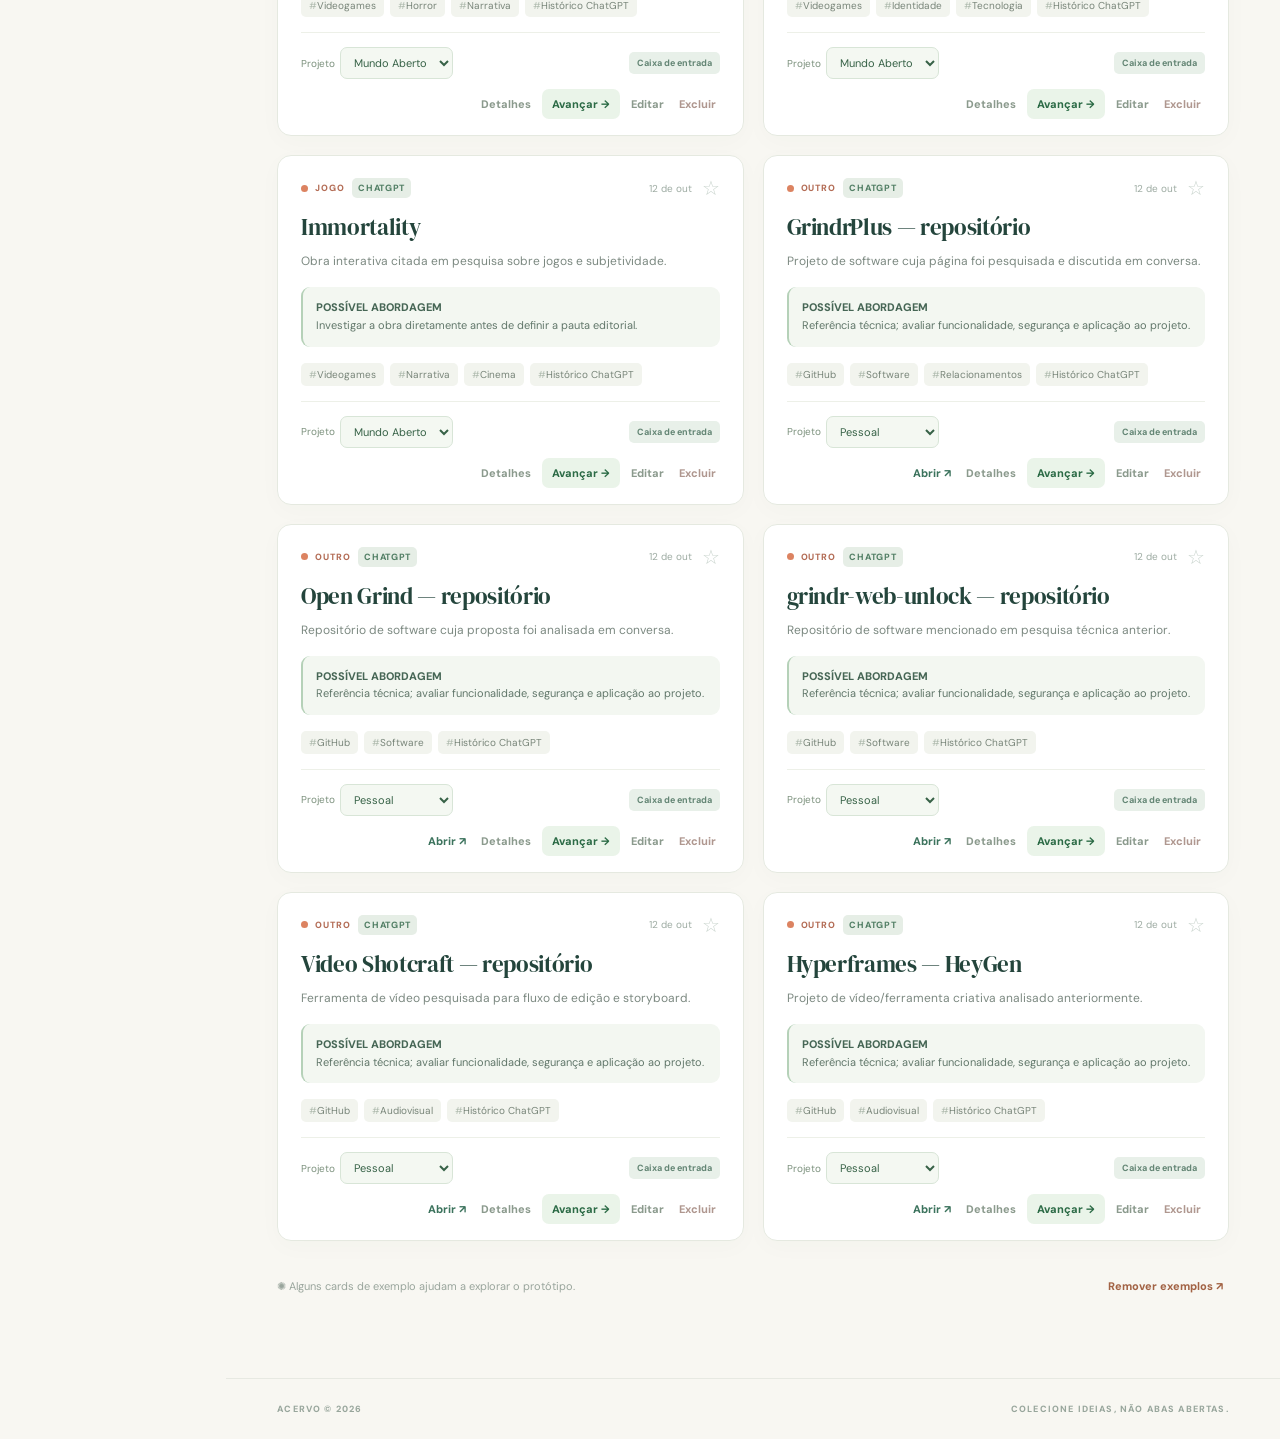
==== commit d2eb7e43: "deploy(sprint12): painel de foco editorial no ACERVO, preservando os cards e o Sprint 11" ====
--- a/index.html
+++ b/index.html
@@ -426,6 +426,43 @@
 .sprint11-commands .sprint11-delete{grid-column:1/-1;min-height:44px}
 .sprint11-pick{min-height:47px}
 }
+
+/* Sprint 12 — foco editorial compacto, alinhado ao mural responsivo */
+.sprint12-focus{margin:0 0 21px;background:#fff;border:1px solid #dfe8dd;border-radius:15px;padding:20px 21px;color:#284b3b}
+.sprint12-head{display:flex;justify-content:space-between;align-items:center;gap:15px;flex-wrap:wrap}
+.sprint12-head h2{font-family:Georgia,serif;font-size:clamp(24px,3vw,30px);line-height:1.17;font-weight:400;margin:8px 0}
+.sprint12-head h2 em{color:#b86e4d}
+.sprint12-head p{font-size:12px;color:#718475;line-height:1.6;margin:2px 0 13px}
+.sprint12-active-count{text-align:center;border:1px solid #e0e8de;border-radius:11px;min-width:113px;padding:10px}
+.sprint12-active-count strong{display:block;font:32px Georgia,serif;color:#245740}
+.sprint12-active-count span{font-size:10px;color:#6e8974}
+.sprint12-indicator{background:#f6f8f4;border-radius:10px;padding:13px 15px;margin:9px 0 17px}
+.sprint12-indicator-top{display:flex;justify-content:space-between;gap:10px;align-items:center;font-size:11px;font-weight:800;color:#486c52}
+.sprint12-meter{height:7px;background:#e4e8de;border-radius:10px;overflow:hidden;margin:9px 0}
+.sprint12-meter span{display:block;height:100%;width:0;background:#69a37e;border-radius:10px;transition:width .25s}
+.sprint12-indicator.over-limit .sprint12-meter span{background:#c48061}
+.sprint12-indicator p{font-size:11px;line-height:1.5;color:#778b78;margin:4px 0 0}
+.sprint12-priorities{display:grid;grid-template-columns:repeat(2,minmax(0,1fr));gap:9px}
+.sprint12-focus-row{border:1px solid #e0e9dd;background:#fbfcf9;border-radius:10px;padding:13px;display:flex;align-items:flex-start;gap:10px;justify-content:space-between;min-width:0}
+.sprint12-focus-row strong{display:block;font-size:12px;line-height:1.35;color:#2d513e;overflow-wrap:anywhere}
+.sprint12-focus-row small{display:block;color:#829584;margin-top:6px;font-size:10px;line-height:1.4}
+.sprint12-row-actions{display:flex;gap:5px;align-self:flex-start;flex-wrap:wrap;justify-content:flex-end;flex:none}
+.sprint12-row-actions button{background:#edf5ed;color:#285d41;border:1px solid #d5e6d5;border-radius:7px;font-size:10px;min-height:36px;padding:8px;font-weight:800}
+.sprint12-row-actions button.sprint12-unstar{background:#fff;color:#9b7447;border-color:#e8dcca}
+.sprint12-empty{grid-column:1/-1;background:#f8faf6;border-radius:10px;border:1px dashed #d7e6d5;color:#6e8974;padding:17px;font-size:12px;line-height:1.6;margin:0}
+.sprint12-actions{display:flex;flex-wrap:wrap;gap:9px;margin-top:13px}
+.sprint12-actions button{flex:1;min-height:40px;background:#edf4eb;color:#326144;border:1px solid #d8e8d5;border-radius:9px;padding:9px 12px;font-size:11px;font-weight:800}
+.sprint12-actions button[aria-pressed="true"],#sprint12ToggleFavorites[aria-pressed="true"]{background:#255740;color:white;border-color:#255740}
+.sprint12-only{white-space:nowrap}
+@media(max-width:720px){
+.sprint12-focus{padding:15px;margin-bottom:16px}
+.sprint12-head{align-items:flex-start}.sprint12-head p{font-size:11px}
+.sprint12-active-count{min-width:91px;padding:7px}.sprint12-active-count strong{font-size:26px}
+.sprint12-priorities{grid-template-columns:1fr}
+.sprint12-focus-row{padding:12px}
+.sprint12-row-actions button{min-height:42px}
+.sprint12-actions{flex-direction:column}.sprint12-actions button{width:100%;min-height:42px}
+}
 </style>
   <!-- Backup inicial embutido: garante os cards mesmo se o pedido a data/cards.json falhar. -->
   <script type="application/json" id="acervoSeedJSON">{"app":"ACERVO","version":10,"source":"Referências recuperadas e selecionadas de pesquisas anteriores","cards":[{"id":"db12b46f-18e7-5105-b100-9f3ef93a6cf5","title":"Constituição Federal de 1988 — Estado laico e liberdade religiosa","url":"https://www.planalto.gov.br/ccivil_03/constituicao/constituicao.htm","description":"Texto constitucional brasileiro usado como referência sobre liberdade de crença e as relações entre Estado e organizações religiosas.","angle":"Quais são os limites entre liberdade religiosa, participação política e laicidade?","tags":["Religião","Política","Estado laico","Fontes","Histórico ChatGPT"],"project":"Mundo Aberto","type":"Artigo","status":"entrada","favorite":false,"notes":"Fonte primária jurídica; não é uma reportagem.\nRecuperado de pesquisas anteriores no ChatGPT e de documentos de referência. Confira os dados editoriais e a acessibilidade do link antes de publicar.","demo":false,"origin":"chatgpt","createdAt":"2026-10-12T15:23:31.361697Z","updatedAt":"2026-10-12T15:23:31.361697Z"},{"id":"3ed19be5-a1c0-58fa-ae8d-ad678066ee63","title":"Teologia do domínio é mais perigosa para democracia que bolsonarismo, diz historiador","url":"https://apublica.org/2024/03/teologia-do-dominio-e-mais-perigosa-para-democracia-que-bolsonarismo-diz-historiador/","description":"Entrevista/reportagem da Agência Pública sobre Teologia do Domínio e implicações para a democracia.","angle":"Distinguir crença religiosa, participação cívica e projetos de domínio político.","tags":["Religião","Política","Dominionismo","Histórico ChatGPT"],"project":"Mundo Aberto","type":"Reportagem","status":"entrada","favorite":false,"notes":"Recuperado de pesquisas anteriores no ChatGPT e de documentos de referência. Confira os dados editoriais e a acessibilidade do link antes de publicar.","demo":false,"origin":"chatgpt","createdAt":"2026-10-12T15:23:31.361697Z","updatedAt":"2026-10-12T15:23:31.361697Z"},{"id":"c02f36cc-b275-5546-806e-c33138cb882d","title":"Pentecostalismo, batalha espiritual e política brasileira — pesquisa SciELO","url":"https://www.scielo.br/scielo.php?lng=pt&nrm=iso&pid=S2176-87572020000300607&script=sci_arttext&tlng=pt","description":"Artigo acadêmico citado na pesquisa sobre circulação de ideias religiosas e participação política brasileira.","angle":"Como diferentes correntes religiosas se relacionam com poder e eleições?","tags":["Religião","Política","Pesquisa","Histórico ChatGPT"],"project":"Mundo Aberto","type":"Artigo","status":"entrada","favorite":false,"notes":"Título de identificação provisório: conferir o título acadêmico original.\nRecuperado de pesquisas anteriores no ChatGPT e de documentos de referência. Confira os dados editoriais e a acessibilidade do link antes de publicar.","demo":false,"origin":"chatgpt","createdAt":"2026-10-12T15:23:31.361697Z","updatedAt":"2026-10-12T15:23:31.361697Z"},{"id":"3a9b58ac-9a5a-53ee-aa50-75508d0e4ba2","title":"What is Christian reconstructionism — and why it matters in US politics?","url":"https://religionnews.com/2026/01/13/what-is-christian-reconstructionism-%E2%88%92-and-why-it-matters-in-us-politics/","description":"Texto de Religion News Service / The Conversation sobre reconstrucionismo cristão e política nos Estados Unidos.","angle":"Diferenciar reconstrucionismo cristão, teonomia e outras correntes políticas religiosas.","tags":["Religião","Política","Estados Unidos","Histórico ChatGPT"],"project":"Mundo Aberto","type":"Artigo","status":"entrada","favorite":false,"notes":"Recuperado de pesquisas anteriores no ChatGPT e de documentos de referência. Confira os dados editoriais e a acessibilidade do link antes de publicar.","demo":false,"origin":"chatgpt","createdAt":"2026-10-12T15:23:31.361697Z","updatedAt":"2026-10-12T15:23:31.361697Z"},{"id":"d57f4cf5-111b-5365-a5d3-3c240c48df68","title":"Seven Mountains Mandate — referência acadêmica","url":"https://journals.sagepub.com/doi/10.1177/00084298251392087","description":"Estudo acadêmico citado na investigação sobre o chamado Mandato dos Sete Montes.","angle":"Como a ideia de influência nas instituições circula nas narrativas de domínio religioso?","tags":["Religião","Política","Sete Montes","Pesquisa","Histórico ChatGPT"],"project":"Mundo Aberto","type":"Artigo","status":"entrada","favorite":false,"notes":"Título de identificação provisório: conferir o título acadêmico original.\nRecuperado de pesquisas anteriores no ChatGPT e de documentos de referência. Confira os dados editoriais e a acessibilidade do link antes de publicar.","demo":false,"origin":"chatgpt","createdAt":"2026-10-12T15:23:31.361697Z","updatedAt":"2026-10-12T15:23:31.361697Z"},{"id":"7ac02d63-c8fd-553a-9a93-2085f47f7f5b","title":"Flávio Bolsonaro reforça voto evangélico com declaração sobre Jesus Cristo","url":"https://www.infomoney.com.br/politica/decretar-que-o-brasil-e-do-senhor-jesus-cristo-flavio-reforca-voto-evangelico/","description":"Reportagem sobre declaração política envolvendo religião, mencionada no roteiro de Mundo Aberto.","angle":"Analisar o peso simbólico da linguagem religiosa na disputa eleitoral, sem atribuir intenções não verificadas.","tags":["Religião","Política","Eleições","Histórico ChatGPT"],"project":"Mundo Aberto","type":"Reportagem","status":"entrada","favorite":false,"notes":"Recuperado de pesquisas anteriores no ChatGPT e de documentos de referência. Confira os dados editoriais e a acessibilidade do link antes de publicar.","demo":false,"origin":"chatgpt","createdAt":"2026-10-12T15:23:31.361697Z","updatedAt":"2026-10-12T15:23:31.361697Z"},{"id":"835246fb-9d52-51f9-a0ed-b918a53ed67f","title":"Decretar Brasil para Cristo é apenas simbólico, diz Flávio após polêmica","url":"https://www1.folha.uol.com.br/poder/2026/09/decretar-brasil-para-cristo-e-apenas-simbolico-diz-flavio-apos-polemica-de-nossa-senhora.shtml","description":"Matéria da Folha usada como contraponto explicativo à declaração política.","angle":"Comparar declaração, esclarecimento posterior e discussão pública sobre Estado laico.","tags":["Religião","Política","Eleições","Histórico ChatGPT"],"project":"Mundo Aberto","type":"Reportagem","status":"entrada","favorite":false,"notes":"Pode exigir assinatura/paywall.\nRecuperado de pesquisas anteriores no ChatGPT e de documentos de referência. Confira os dados editoriais e a acessibilidade do link antes de publicar.","demo":false,"origin":"chatgpt","createdAt":"2026-10-12T15:23:31.361697Z","updatedAt":"2026-10-12T15:23:31.361697Z"},{"id":"df3b0070-1c26-5c3f-9fec-1b928c69f579","title":"Checagem sobre Nossa Senhora Aparecida e a eleição de 2026","url":"https://noticias.uol.com.br/comprova/ultimas-noticias/2026/09/29/desinformacao-flavio-bolsonaro-padroeira-nossa-senhora-aparecida-eleicoes.ghtm","description":"Checagem do Projeto Comprova sobre uma alegação envolvendo Nossa Senhora Aparecida e a campanha eleitoral.","angle":"Discutir desinformação e afetos religiosos sem reproduzir alegações falsas.","tags":["Religião","Política","Checagem","Histórico ChatGPT"],"project":"Mundo Aberto","type":"Reportagem","status":"entrada","favorite":false,"notes":"Título resumido do item do roteiro; conferir a manchete original.\nRecuperado de pesquisas anteriores no ChatGPT e de documentos de referência. Confira os dados editoriais e a acessibilidade do link antes de publicar.","demo":false,"origin":"chatgpt","createdAt":"2026-10-12T15:23:31.361697Z","updatedAt":"2026-10-12T15:23:31.361697Z"},{"id":"485aeea3-fb96-50cf-9743-299c29bf49af","title":"Teologia da Libertação e redes de fé e política no Brasil — SciELO","url":"https://www.scielo.br/j/rh/a/hmwYFhFcpq8kSpg6yZ9TXvH/?format=html&lang=pt","description":"Artigo sobre redes da Teologia da Libertação, CESEEP e Movimento Fé e Política.","angle":"Contrapor usos políticos distintos de referências cristãs.","tags":["Religião","Teologia da Libertação","História","Histórico ChatGPT"],"project":"Mundo Aberto","type":"Artigo","status":"entrada","favorite":false,"notes":"Título de identificação provisório; conferir original.\nRecuperado de pesquisas anteriores no ChatGPT e de documentos de referência. Confira os dados editoriais e a acessibilidade do link antes de publicar.","demo":false,"origin":"chatgpt","createdAt":"2026-10-12T15:23:31.361697Z","updatedAt":"2026-10-12T15:23:31.361697Z"},{"id":"0eb8e013-e507-5f58-958c-613e65da7727","title":"Nacionalismo cristão e seus efeitos sobre a democracia no Brasil e nos Estados Unidos","url":"https://religiaoepoder.org.br/artigo/nacionalismo-cristao-e-seus-efeitos-sobre-a-democracia-no-brasil-e-nos-estados-unidos","description":"Artigo sobre nacionalismo cristão e democracia em Brasil e Estados Unidos.","angle":"Distinguir nacionalismo cristão de Teologia do Domínio e de participação religiosa comum.","tags":["Religião","Política","Nacionalismo cristão","Histórico ChatGPT"],"project":"Mundo Aberto","type":"Artigo","status":"entrada","favorite":false,"notes":"Recuperado de pesquisas anteriores no ChatGPT e de documentos de referência. Confira os dados editoriais e a acessibilidade do link antes de publicar.","demo":false,"origin":"chatgpt","createdAt":"2026-10-12T15:23:31.361697Z","updatedAt":"2026-10-12T15:23:31.361697Z"},{"id":"05a391df-fec4-5c37-9391-b5404f4c39fd","title":"Presença de grupos religiosos na política coloca em debate separação entre Igreja e Estado","url":"https://jornal.usp.br/noticias/presenca-de-grupos-religiosos-na-politica-coloca-em-debate-separacao-entre-igreja-e-estado/","description":"Jornal da USP, 2/10/2026. Debate sobre separação entre instituições religiosas e poder público.","angle":"Como manter a cidadania de quem não compartilha a crença majoritária?","tags":["Religião","Política","Estado laico","Histórico ChatGPT"],"project":"Mundo Aberto","type":"Reportagem","status":"entrada","favorite":false,"notes":"Recuperado de pesquisas anteriores no ChatGPT e de documentos de referência. Confira os dados editoriais e a acessibilidade do link antes de publicar.","demo":false,"origin":"chatgpt","createdAt":"2026-10-12T15:23:31.361697Z","updatedAt":"2026-10-12T15:23:31.361697Z"},{"id":"6648cd12-e318-5aa9-9fcf-c9ea82c7a69b","title":"Teologia do domínio ganha força no Brasil com avanço político evangélico; entenda","url":"https://www1.folha.uol.com.br/poder/2026/10/teologia-do-dominio-ganha-forca-no-brasil-com-avanco-politico-evangelico-entenda.shtml","description":"Reportagem da Folha de S.Paulo, 1/10/2026, mencionada no roteiro do Mundo Aberto.","angle":"Avaliar em que medida o conceito ajuda a interpretar disputas políticas sem generalizar grupos evangélicos.","tags":["Religião","Política","Dominionismo","Histórico ChatGPT"],"project":"Mundo Aberto","type":"Reportagem","status":"entrada","favorite":false,"notes":"Possível paywall.\nRecuperado de pesquisas anteriores no ChatGPT e de documentos de referência. Confira os dados editoriais e a acessibilidade do link antes de publicar.","demo":false,"origin":"chatgpt","createdAt":"2026-10-12T15:23:31.361697Z","updatedAt":"2026-10-12T15:23:31.361697Z"},{"id":"1b544fad-db81-56be-b166-cc9ee4114637","title":"Mourning the loss of AI companions","url":"https://www.nature.com/articles/s41562-026-02569-3","description":"Publicação em Nature Human Behaviour discutida em pesquisa sobre vínculo humano com companheiros de inteligência artificial.","angle":"O que significa fazer luto de um vínculo com uma entidade artificial?","tags":["Inteligência artificial","Luto","Vínculos","Histórico ChatGPT"],"project":"Psicaótica","type":"Artigo","status":"entrada","favorite":false,"notes":"Recuperado de pesquisas anteriores no ChatGPT e de documentos de referência. Confira os dados editoriais e a acessibilidade do link antes de publicar.","demo":false,"origin":"chatgpt","createdAt":"2026-10-12T15:23:31.361697Z","updatedAt":"2026-10-12T15:23:31.361697Z"},{"id":"698d45ec-6ca1-5e66-bdda-c74a150f32a1","title":"Psychological correlates of problematic pornography use: systematic review and meta-analysis","url":"https://pmc.ncbi.nlm.nih.gov/articles/PMC13546883/","description":"Revisão sistemática/metanálise sobre correlatos psicológicos do uso problemático de pornografia e diferenças de conceituação e medida.","angle":"Distinguir perda de controle, sofrimento subjetivo e avaliação moral.","tags":["Pornografia","Sexualidade","Pesquisa","Histórico ChatGPT"],"project":"Psicaótica","type":"Artigo","status":"entrada","favorite":false,"notes":"Recuperado de pesquisas anteriores no ChatGPT e de documentos de referência. Confira os dados editoriais e a acessibilidade do link antes de publicar.","demo":false,"origin":"chatgpt","createdAt":"2026-10-12T15:23:31.361697Z","updatedAt":"2026-10-12T15:23:31.361697Z"},{"id":"89cde36b-6ea7-5e06-956b-ec241d4482d1","title":"A global investigation of the Moral Incongruence Model of Pornography Use","url":"https://pmc.ncbi.nlm.nih.gov/articles/PMC13371739/","description":"Estudo internacional sobre incongruência moral e percepção do uso de pornografia.","angle":"Como vergonha, culpa e valores religiosos interferem na interpretação da experiência sexual?","tags":["Pornografia","Culpa","Religião","Pesquisa","Histórico ChatGPT"],"project":"Psicaótica","type":"Artigo","status":"entrada","favorite":false,"notes":"Recuperado de pesquisas anteriores no ChatGPT e de documentos de referência. Confira os dados editoriais e a acessibilidade do link antes de publicar.","demo":false,"origin":"chatgpt","createdAt":"2026-10-12T15:23:31.361697Z","updatedAt":"2026-10-12T15:23:31.361697Z"},{"id":"f73db9ab-ef1d-549d-9ceb-b7c9e31e6d9f","title":"Pornografia, verificação de idade e impactos sociais — estudo PubMed","url":"https://pubmed.ncbi.nlm.nih.gov/42545457/","description":"Referência acadêmica associada à busca anterior sobre restrições de acesso à pornografia e verificação etária.","angle":"Distinguir políticas de proteção, privacidade, controle e efeitos indesejados.","tags":["Pornografia","Tecnologia","Legislação","Histórico ChatGPT"],"project":"Psicaótica","type":"Artigo","status":"entrada","favorite":false,"notes":"Título provisório: consultar o registro PubMed para confirmar o objeto exato do estudo.\nRecuperado de pesquisas anteriores no ChatGPT e de documentos de referência. Confira os dados editoriais e a acessibilidade do link antes de publicar.","demo":false,"origin":"chatgpt","createdAt":"2026-10-12T15:23:31.361697Z","updatedAt":"2026-10-12T15:23:31.361697Z"},{"id":"c491d9be-c0fc-568a-80b1-779613fedaa5","title":"Teen sexting: Why 'just say no' fails","url":"https://phys.org/news/2026-10-teen-sexting.html","description":"Notícia baseada em pesquisa da University of Surrey sobre educação, intimidade digital, consentimento e abuso sexual por imagem entre jovens.","angle":"Como abordar proteção e responsabilidade sem deslocar a culpa para vítimas?","tags":["Sexualidade","Adolescência","Tecnologia","Histórico ChatGPT"],"project":"Psicaótica","type":"Reportagem","status":"entrada","favorite":false,"notes":"Recuperado de pesquisas anteriores no ChatGPT e de documentos de referência. Confira os dados editoriais e a acessibilidade do link antes de publicar.","demo":false,"origin":"chatgpt","createdAt":"2026-10-12T15:23:31.361697Z","updatedAt":"2026-10-12T15:23:31.361697Z"},{"id":"957d93e3-b3e6-55a3-a542-367b0777fdd7","title":"Most long-term singles stay satisfied with their lives over 11 years, study finds","url":"https://www.psypost.org/most-long-term-singles-stay-satisfied-with-their-lives-over-11-years-study-finds/","description":"Divulgação de pesquisa longitudinal sobre satisfação com a vida de pessoas solteiras por longo período.","angle":"Como discutir solteirice e desejo sem tratar casamento como destino obrigatório?","tags":["Relacionamentos","Solidão","Pesquisa","Histórico ChatGPT"],"project":"Psicaótica","type":"Reportagem","status":"entrada","favorite":false,"notes":"Recuperado de pesquisas anteriores no ChatGPT e de documentos de referência. Confira os dados editoriais e a acessibilidade do link antes de publicar.","demo":false,"origin":"chatgpt","createdAt":"2026-10-12T15:23:31.361697Z","updatedAt":"2026-10-12T15:23:31.361697Z"},{"id":"7940e9ac-1137-5681-a077-cc2598eec924","title":"CrossFit: Uma nova estética de satisfação?","url":"https://revistacult.uol.com.br/home/crossfit-uma-nova-estetica-de-satisfacao/","description":"Artigo da Revista CULT de Antônio Trevisan sobre corpo, pulsão, prazer, satisfação e a prática do CrossFit.","angle":"O que o treino intenso expressa sobre formas contemporâneas de satisfação?","tags":["Corpo","Psicanálise","Cultura","Histórico ChatGPT"],"project":"Psicaótica","type":"Artigo","status":"entrada","favorite":false,"notes":"Recuperado de pesquisas anteriores no ChatGPT e de documentos de referência. Confira os dados editoriais e a acessibilidade do link antes de publicar.","demo":false,"origin":"chatgpt","createdAt":"2026-10-12T15:23:31.361697Z","updatedAt":"2026-10-12T15:23:31.361697Z"},{"id":"256fb7d4-5381-567e-9473-50ffc7cbb871","title":"Achar um analista é match de Tinder","url":"https://mundoaberto.substack.com/p/achar-um-analista-e-match-de-tinder","description":"Publicação do Mundo Aberto sobre escolher um psicanalista, identificação e transferência.","angle":"Cruzar plataformas de encontros, desejo e escolha de analista.","tags":["Psicanálise","Relacionamentos","Tinder","Histórico ChatGPT"],"project":"Mundo Aberto","type":"Artigo","status":"entrada","favorite":false,"notes":"Publicação autoral recuperada de pesquisa anterior; já pode estar publicada.\nRecuperado de pesquisas anteriores no ChatGPT e de documentos de referência. Confira os dados editoriais e a acessibilidade do link antes de publicar.","demo":false,"origin":"chatgpt","createdAt":"2026-10-12T15:23:31.361697Z","updatedAt":"2026-10-12T15:23:31.361697Z"},{"id":"118b5942-e1a8-595a-b0ad-4765ca07eb8e","title":"Who's Lila?","url":"https://store.steampowered.com/app/1697700/Whos_Lila/","description":"Videogame explorado nas conversas como referência para temas de subjetividade e expressão emocional.","angle":"A interação e a ambiguidade narrativa podem render uma análise psicanalítica?","tags":["Videogames","Subjetividade","Cultura","Histórico ChatGPT"],"project":"Mundo Aberto","type":"Jogo","status":"entrada","favorite":false,"notes":"Recuperado de pesquisas anteriores no ChatGPT e de documentos de referência. Confira os dados editoriais e a acessibilidade do link antes de publicar.","demo":false,"origin":"chatgpt","createdAt":"2026-10-12T15:23:31.361697Z","updatedAt":"2026-10-12T15:23:31.361697Z"},{"id":"e17bfa01-b282-5ebe-897f-16a6b9e2577f","title":"Disco Elysium","url":"","description":"RPG narrativo sugerido em pesquisa sobre games, identidade e conflito subjetivo.","angle":"Investigar a obra diretamente antes de definir a pauta editorial.","tags":["Videogames","Identidade","Narrativa","Histórico ChatGPT"],"project":"Mundo Aberto","type":"Jogo","status":"entrada","favorite":false,"notes":"Título recuperado de recomendações em conversa; link específico não foi preservado.\nRecuperado de pesquisas anteriores no ChatGPT e de documentos de referência. Confira os dados editoriais e a acessibilidade do link antes de publicar.","demo":false,"origin":"chatgpt","createdAt":"2026-10-12T15:23:31.361697Z","updatedAt":"2026-10-12T15:23:31.361697Z"},{"id":"1ee6b4bc-2229-57d3-a1b3-927ef49d20b0","title":"Silent Hill 2","url":"","description":"Jogo de horror psicológico sugerido para leitura de culpa, trauma e elaboração.","angle":"Investigar a obra diretamente antes de definir a pauta editorial.","tags":["Videogames","Culpa","Horror","Histórico ChatGPT"],"project":"Mundo Aberto","type":"Jogo","status":"entrada","favorite":false,"notes":"Título recuperado de recomendações em conversa; link específico não foi preservado.\nRecuperado de pesquisas anteriores no ChatGPT e de documentos de referência. Confira os dados editoriais e a acessibilidade do link antes de publicar.","demo":false,"origin":"chatgpt","createdAt":"2026-10-12T15:23:31.361697Z","updatedAt":"2026-10-12T15:23:31.361697Z"},{"id":"1cf40435-9278-559e-ae56-5dd78c8d783a","title":"Mouthwashing","url":"","description":"Horror narrativo citado como referência cultural para episódios.","angle":"Investigar a obra diretamente antes de definir a pauta editorial.","tags":["Videogames","Horror","Narrativa","Histórico ChatGPT"],"project":"Mundo Aberto","type":"Jogo","status":"entrada","favorite":false,"notes":"Título recuperado de recomendações em conversa; link específico não foi preservado.\nRecuperado de pesquisas anteriores no ChatGPT e de documentos de referência. Confira os dados editoriais e a acessibilidade do link antes de publicar.","demo":false,"origin":"chatgpt","createdAt":"2026-10-12T15:23:31.361697Z","updatedAt":"2026-10-12T15:23:31.361697Z"},{"id":"2525da1e-c323-511d-9d22-0d29d44dddea","title":"SOMA","url":"","description":"Jogo de ficção científica e horror sugerido para questões sobre identidade e consciência.","angle":"Investigar a obra diretamente antes de definir a pauta editorial.","tags":["Videogames","Identidade","Tecnologia","Histórico ChatGPT"],"project":"Mundo Aberto","type":"Jogo","status":"entrada","favorite":false,"notes":"Título recuperado de recomendações em conversa; link específico não foi preservado.\nRecuperado de pesquisas anteriores no ChatGPT e de documentos de referência. Confira os dados editoriais e a acessibilidade do link antes de publicar.","demo":false,"origin":"chatgpt","createdAt":"2026-10-12T15:23:31.361697Z","updatedAt":"2026-10-12T15:23:31.361697Z"},{"id":"6be476ba-83fe-5908-8d5b-270cedb9af88","title":"Immortality","url":"","description":"Obra interativa citada em pesquisa sobre jogos e subjetividade.","angle":"Investigar a obra diretamente antes de definir a pauta editorial.","tags":["Videogames","Narrativa","Cinema","Histórico ChatGPT"],"project":"Mundo Aberto","type":"Jogo","status":"entrada","favorite":false,"notes":"Título recuperado de recomendações em conversa; link específico não foi preservado.\nRecuperado de pesquisas anteriores no ChatGPT e de documentos de referência. Confira os dados editoriais e a acessibilidade do link antes de publicar.","demo":false,"origin":"chatgpt","createdAt":"2026-10-12T15:23:31.361697Z","updatedAt":"2026-10-12T15:23:31.361697Z"},{"id":"d3c5183f-768d-52a2-aa3f-341e1e3ef263","title":"GrindrPlus — repositório","url":"https://github.com/ElJaviLuki/GrindrPlus","description":"Projeto de software cuja página foi pesquisada e discutida em conversa.","angle":"Referência técnica; avaliar funcionalidade, segurança e aplicação ao projeto.","tags":["GitHub","Software","Relacionamentos","Histórico ChatGPT"],"project":"Pessoal","type":"Outro","status":"entrada","favorite":false,"notes":"Registro de pesquisa técnica anterior, não é endosso ao software.\nRecuperado de pesquisas anteriores no ChatGPT e de documentos de referência. Confira os dados editoriais e a acessibilidade do link antes de publicar.","demo":false,"origin":"chatgpt","createdAt":"2026-10-12T15:23:31.361697Z","updatedAt":"2026-10-12T15:23:31.361697Z"},{"id":"a014076d-c6e9-5fc2-9660-85b821938482","title":"Open Grind — repositório","url":"https://git.opengrind.org/open-grind/open-grind","description":"Repositório de software cuja proposta foi analisada em conversa.","angle":"Referência técnica; avaliar funcionalidade, segurança e aplicação ao projeto.","tags":["GitHub","Software","Histórico ChatGPT"],"project":"Pessoal","type":"Outro","status":"entrada","favorite":false,"notes":"Registro de pesquisa técnica anterior, não é endosso ao software.\nRecuperado de pesquisas anteriores no ChatGPT e de documentos de referência. Confira os dados editoriais e a acessibilidade do link antes de publicar.","demo":false,"origin":"chatgpt","createdAt":"2026-10-12T15:23:31.361697Z","updatedAt":"2026-10-12T15:23:31.361697Z"},{"id":"b8bc0f88-4c83-5df9-9987-addb80339e03","title":"grindr-web-unlock — repositório","url":"https://github.com/VityaSchel/grindr-web-unlock","description":"Repositório de software mencionado em pesquisa técnica anterior.","angle":"Referência técnica; avaliar funcionalidade, segurança e aplicação ao projeto.","tags":["GitHub","Software","Histórico ChatGPT"],"project":"Pessoal","type":"Outro","status":"entrada","favorite":false,"notes":"Registro de pesquisa técnica anterior, não é endosso ao software.\nRecuperado de pesquisas anteriores no ChatGPT e de documentos de referência. Confira os dados editoriais e a acessibilidade do link antes de publicar.","demo":false,"origin":"chatgpt","createdAt":"2026-10-12T15:23:31.361697Z","updatedAt":"2026-10-12T15:23:31.361697Z"},{"id":"f953be4d-81cc-5d8c-b792-25586d2f34fe","title":"Video Shotcraft — repositório","url":"https://github.com/Vincentwei1021/video-shotcraft","description":"Ferramenta de vídeo pesquisada para fluxo de edição e storyboard.","angle":"Referência técnica; avaliar funcionalidade, segurança e aplicação ao projeto.","tags":["GitHub","Audiovisual","Histórico ChatGPT"],"project":"Pessoal","type":"Outro","status":"entrada","favorite":false,"notes":"Registro de pesquisa técnica anterior, não é endosso ao software.\nRecuperado de pesquisas anteriores no ChatGPT e de documentos de referência. Confira os dados editoriais e a acessibilidade do link antes de publicar.","demo":false,"origin":"chatgpt","createdAt":"2026-10-12T15:23:31.361697Z","updatedAt":"2026-10-12T15:23:31.361697Z"},{"id":"417a4baf-3944-548f-9efc-7df86681a7e5","title":"Hyperframes — HeyGen","url":"https://github.com/heygen-com/hyperframes","description":"Projeto de vídeo/ferramenta criativa analisado anteriormente.","angle":"Referência técnica; avaliar funcionalidade, segurança e aplicação ao projeto.","tags":["GitHub","Audiovisual","Histórico ChatGPT"],"project":"Pessoal","type":"Outro","status":"entrada","favorite":false,"notes":"Registro de pesquisa técnica anterior, não é endosso ao software.\nRecuperado de pesquisas anteriores no ChatGPT e de documentos de referência. Confira os dados editoriais e a acessibilidade do link antes de publicar.","demo":false,"origin":"chatgpt","createdAt":"2026-10-12T15:23:31.361697Z","updatedAt":"2026-10-12T15:23:31.361697Z"},{"id":"c6b4f8a1-8d7e-4b53-9f21-0e7a6c5d4b31","title":"The Lost Civic Life of Movie Rental Stores","url":"https://thereader.mitpress.mit.edu/the-lost-civic-life-of-movie-rental-stores/","description":"Ensaio do MIT Press Reader sobre como as videolocadoras funcionavam também como espaços informais de convivência, conversa e encontro — uma forma de terceiro espaço que desapareceu com a mudança para o streaming.","angle":"O streaming substituiu a função comercial da locadora, mas o que aconteceu com sua função social e com os encontros cotidianos que ela produzia?","tags":["Solidão","Terceiro espaço","Convivência","Streaming","Histórico ChatGPT"],"project":"Mundo Aberto","type":"Artigo","status":"entrada","favorite":false,"notes":"Separada para o episódio do Mundo Aberto sobre solidão contemporânea, terceiros espaços e transformação da convivência.","demo":false,"origin":"chatgpt","createdAt":"2026-10-12T16:45:05Z","updatedAt":"2026-10-12T16:45:05Z"},{"id":"7f2a1d98-3c64-4e5b-a871-9b0c2d3e4f56","title":"“Influenciadores da solidão” não têm amigos, mas dizem ser felizes","url":"https://www.cnnbrasil.com.br/saude/influenciadores-da-solidao-nao-tem-amigos-mas-dizem-ser-felizes/","description":"Reportagem da CNN Brasil sobre criadores que transformam uma vida com poucos ou nenhum amigo em conteúdo, discutindo autonomia, solitude, isolamento social e o risco de romantizar a hiperindependência.","angle":"Quando estar sozinho deixa de ser apenas circunstância e vira identidade e conteúdo, onde fica a fronteira entre solitude escolhida e isolamento?","tags":["Solidão","Solitude","Redes sociais","Relacionamentos","Histórico ChatGPT"],"project":"Mundo Aberto","type":"Reportagem","status":"entrada","favorite":false,"notes":"Separada para o episódio do Mundo Aberto sobre solidão contemporânea, junto às pautas de terceiros espaços e Lonely Generation.","demo":false,"origin":"chatgpt","createdAt":"2026-10-12T16:45:05Z","updatedAt":"2026-10-12T16:45:05Z"},{"id":"a3d9e7c2-5b18-4f60-8a42-6c1d0e9f7b35","title":"‘There’s a lot of silence’: have we created a new ‘Lonely Generation’?","url":"https://www.theguardian.com/society/ng-interactive/2026/oct/04/young-generation-lonely-silence","description":"Reportagem do The Guardian sobre níveis elevados de solidão entre jovens e os fatores sociais associados, como desaparecimento de terceiros espaços, mudanças no trabalho e estudo, custo de vida, pandemia e mediação tecnológica das relações.","angle":"Estamos diante de uma geração que escolheu o isolamento ou de uma sociedade que reduziu as oportunidades cotidianas de convivência e tornou o encontro mais difícil?","tags":["Solidão","Juventude","Terceiro espaço","Tecnologia","Histórico ChatGPT"],"project":"Mundo Aberto","type":"Reportagem","status":"entrada","favorite":false,"notes":"Separada para fechar o episódio do Mundo Aberto sobre solidão contemporânea e conectar os casos individuais às mudanças estruturais da vida social.","demo":false,"origin":"chatgpt","createdAt":"2026-10-12T16:45:05Z","updatedAt":"2026-10-12T16:45:05Z"}]}</script>
@@ -473,6 +510,30 @@
           <button type="button" id="pwaDismissBtn" class="pwa-dismiss" aria-label="Dispensar sugestão de instalação">×</button>
         </section>
         <section class="metrics" aria-label="Resumo do acervo"><div class="metric"><span>REFERÊNCIAS</span><strong id="metricTotal">34</strong><small>itens guardados</small></div><div class="metric"><span>PARA LER</span><strong id="metricInbox">34</strong><small>na caixa de entrada</small></div><div class="metric"><span>PAUTAS</span><strong id="metricPautas">0</strong><small>ideias em desenvolvimento</small></div><div class="metric metric-accent"><span>EM PRODUÇÃO</span><strong id="metricProducao">0</strong><small>em andamento ↗</small></div></section>
+        <section class="sprint12-focus" id="sprint12Focus" aria-labelledby="sprint12FocusTitle">
+          <div class="sprint12-head">
+            <div><div class="section-overline">SPRINT 12 · FOCO EDITORIAL</div>
+              <h2 id="sprint12FocusTitle">O que merece sua <em>atenção agora.</em></h2>
+              <p>Escolha poucas referências para trabalhar. Marque uma estrela nos cards para trazê-los até aqui.</p>
+            </div>
+            <div class="sprint12-active-count"><strong id="sprint12ActiveCount">34</strong><span>referências ativas</span></div>
+          </div>
+          <div class="sprint12-indicator">
+            <div class="sprint12-indicator-top">
+              <span id="sprint12CapacityText">Seu acervo em perspectiva</span>
+              <span id="sprint12CapacityNumber">34 / 30</span>
+            </div>
+            <div class="sprint12-meter" role="progressbar" aria-label="Quantidade de referências ativas em relação ao limite sugerido de 30" aria-valuemin="0" aria-valuemax="30" aria-valuenow="30" id="sprint12CapacityMeter"><span id="sprint12MeterFill"></span></div>
+            <p id="sprint12CapacityHint">A ideia é manter só o que pode render uma publicação.</p>
+          </div>
+          <div id="sprint12Priorities" class="sprint12-priorities" aria-live="polite">
+            <p class="sprint12-empty">Nenhuma referência priorizada. Toque na estrela de um card para começar.</p>
+          </div>
+          <div class="sprint12-actions">
+            <button type="button" id="sprint12ShowFavorites">★ Mostrar prioritárias no mural</button>
+            <button type="button" id="sprint12ReviewInbox">↳ Revisar a caixa de entrada <span id="sprint12InboxCount"></span></button>
+          </div>
+        </section>
         <section class="quick-capture" id="quickCapture" aria-labelledby="quickCaptureTitle">
           <div class="quick-capture-head">
             <div class="quick-capture-symbol" aria-hidden="true">↗</div>
@@ -548,7 +609,7 @@
           </div>
           <div id="insightsRelated" class="insights-related" hidden></div>
         </section>
-        <section class="board-section" aria-label="Mural de referências"><div class="board-heading"><div><div class="section-overline">SEU ESPAÇO DE DESCOBERTAS</div><h2 id="boardTitle">Mural de referências <span id="resultCount">34</span></h2></div><div class="board-header-actions"><button class="quiet-button sprint11-toggle" id="sprint11Toggle" type="button" aria-pressed="false">☑ <span>Selecionar</span></button><button class="quiet-button organize-open" id="manageBtn" type="button">⚙ <span>Organizar</span></button><button class="quiet-button" id="exportBtn" type="button">⇩ <span>Exportar</span></button><button class="quiet-button" id="importBtn" type="button">⇧ <span>Importar</span></button><input type="file" id="fileInput" accept=".json,application/json" hidden></div></div>
+        <section class="board-section" aria-label="Mural de referências"><div class="board-heading"><div><div class="section-overline">SEU ESPAÇO DE DESCOBERTAS</div><h2 id="boardTitle">Mural de referências <span id="resultCount">34</span></h2></div><div class="board-header-actions"><button class="quiet-button sprint12-only" id="sprint12ToggleFavorites" type="button" aria-pressed="false">☆ <span>Prioritárias</span></button><button class="quiet-button sprint11-toggle" id="sprint11Toggle" type="button" aria-pressed="false">☑ <span>Selecionar</span></button><button class="quiet-button organize-open" id="manageBtn" type="button">⚙ <span>Organizar</span></button><button class="quiet-button" id="exportBtn" type="button">⇩ <span>Exportar</span></button><button class="quiet-button" id="importBtn" type="button">⇧ <span>Importar</span></button><input type="file" id="fileInput" accept=".json,application/json" hidden></div></div>
           <div class="toolbar"><label class="searchbox"><span aria-hidden="true">⌕</span><input id="searchInput" type="search" placeholder="Busque por assunto, ideia, tag..." autocomplete="off" aria-label="Pesquisar referências"><kbd>/</kbd></label><select id="projectFilter" aria-label="Filtrar por projeto"><option value="">Todos os projetos</option></select><select id="typeFilter" aria-label="Filtrar por formato"><option value="">Todos os formatos</option></select><select id="sortSelect" aria-label="Ordenar itens"><option value="recent">Mais recentes</option><option value="oldest">Mais antigos</option><option value="az">Título A–Z</option></select></div>
           <div class="tag-strip"><span class="tag-prefix">TAGS</span><div id="tagFilters" class="tag-scroll"></div><button class="clear-filters" type="button" id="clearFilters" hidden>Limpar filtros ×</button></div>
           <div class="notice" id="localNotice"><div class="notice-icon">ⓘ</div><div><strong>Sem login, sem banco de dados.</strong> As referências iniciais vêm do JSON no GitHub. As alterações feitas aqui ficam neste aparelho. Exporte um backup JSON para não perder o trabalho ao limpar os dados do navegador.</div><button id="noticeClose" type="button" aria-label="Fechar aviso">×</button></div>
@@ -1250,7 +1311,9 @@
     const popular=new Map();state.cards.forEach(c=>c.tags.forEach(t=>popular.set(t,(popular.get(t)||0)+1)));const sorted=[...popular].sort((a,b)=>b[1]-a[1]||a[0].localeCompare(b[0],'pt-BR')).map(x=>x[0]);if(state.tag&&!sorted.includes(state.tag))state.tag='';
     $('#tagFilters').innerHTML=(sorted.slice(0,10).length?sorted.slice(0,10).map(t=>`<button type="button" class="tag-chip ${state.tag===t?'active':''}" data-tag="${esc(t)}">${esc(t)}</button>`).join(''):'<span style="font-size:11px;color:#9ca69c">As tags aparecerão aqui.</span>');
   }
+  let sprint12FocusOnly=false;
   function visibleCards(){const q=state.q.trim().toLocaleLowerCase('pt-BR');let items=state.cards.filter(x=>{
+    if(sprint12FocusOnly&&(!x.favorite||x.status==='arquivo'))return false;
     if(state.view!=='todos'&&x.status!==state.view)return false;
     if(state.project&&x.project!==state.project)return false;
     if(state.type&&x.type!==state.type)return false;
@@ -1266,7 +1329,7 @@
       ${[...new Set([...state.projects,x.project])].map(p=>`<option value="${esc(p)}" ${p===x.project?'selected':''}>${esc(p)}</option>`).join('')}
     </select></label><span class="stage-badge ${esc(x.status)}">${esc(STAGES[x.status])}</span></div><div class="card-footer" style="margin-top:10px"><span></span><div class="card-actions">${safeUrl?`<a href="${esc(safeUrl)}" target="_blank" rel="noopener noreferrer">Abrir ↗</a>`:''}<button class="edit-btn" data-action="details" title="Abrir ficha completa">Detalhes</button><button class="edit-btn sprint8-advance" data-action="advance" title="Mover para a próxima etapa editorial">${x.status==='arquivo'?'Reabrir ↺':x.status==='producao'?'Concluir ✓':'Avançar →'}</button><button class="edit-btn" data-action="edit" title="Editar card">Editar</button><button class="delete-btn" data-action="delete" title="Excluir card">Excluir</button></div></div></article>`}
   function render(){updateNav();updateFilters();const items=visibleCards();$('#board').innerHTML=items.map(makeCard).join('');$('#resultCount').textContent=items.length;$('#emptyState').hidden=items.length!==0;$('#board').hidden=items.length===0;$('#emptyMessage').textContent=state.cards.length?'Não encontramos cards com os filtros escolhidos.':'Quando você salvar uma ideia, ela aparecerá neste espaço.';$('#clearFilters').hidden=!(state.q||state.tag||state.project||state.type);$('#demoToolbar').hidden=!state.cards.some(c=>c.demo);window.AcervoInsights?.onCardsChanged?.();
-    window.AcervoEditorial?.afterRender?.(items,state);sprint8BackupInfo();sprint11RefreshToolbar();}
+    window.AcervoEditorial?.afterRender?.(items,state);sprint8BackupInfo();sprint11RefreshToolbar();sprint12RenderFocus();}
   function openForm(id=null){state.editingId=id;const x=state.cards.find(c=>c.id===id);
     const projects=[...new Set([...state.projects,...state.cards.map(c=>c.project)])].filter(Boolean);
     $('#fieldProject').innerHTML=projects.map(p=>`<option value="${esc(p)}">${esc(p)}</option>`).join('');
@@ -1435,7 +1498,7 @@
     finally{$('#fileInput').value='';}
   }
   function resetFilters(){state.project='';state.type='';state.tag='';state.q='';$('#searchInput').value='';state.sort='recent';$('#sortSelect').value='recent';render()}
-  function changeView(v){if(!(v in STAGES))return;state.view=v;render();if(innerWidth<721)window.scrollTo({top:0,behavior:'smooth'})}
+  function changeView(v){if(!(v in STAGES))return;if(v!=='todos')sprint12FocusOnly=false;state.view=v;render();if(innerWidth<721)window.scrollTo({top:0,behavior:'smooth'})}
   async function syncFromCloud(){
     $('#syncStatus').textContent='Lendo JSON…';
     try{
@@ -1523,6 +1586,82 @@
         'Exclusão desfeita: '+cards.length+' referências recuperadas.');
     }catch(error){toast('Não foi possível recuperar: '+error.message);}
   }
+
+  function sprint12RenderFocus(){
+    const active=state.cards.filter(c=>c.status!=='arquivo'&&!c.demo);
+    const starred=active.filter(c=>c.favorite);
+    const priority={producao:0,pauta:1,selecionado:2,entrada:3};
+    starred.sort((a,b)=>(priority[a.status]??9)-(priority[b.status]??9)
+      ||(Date.parse(b.updatedAt||b.createdAt||0)-Date.parse(a.updatedAt||a.createdAt||0)));
+    const activeCount=active.length;
+    const panel=$('#sprint12Focus');
+    const capacity=panel.querySelector('.sprint12-indicator');
+    capacity.classList.toggle('over-limit',activeCount>30);
+    $('#sprint12ActiveCount').textContent=String(activeCount);
+    $('#sprint12CapacityNumber').textContent=activeCount+' / 30';
+    $('#sprint12CapacityMeter').setAttribute('aria-valuenow',String(Math.min(activeCount,30)));
+    $('#sprint12MeterFill').style.width=Math.min(100,activeCount/30*100)+'%';
+    $('#sprint12CapacityText').textContent=activeCount>30?
+      'Mais referências do que o limite sugerido':'Seu acervo em perspectiva';
+    const delta=activeCount-30;
+    $('#sprint12CapacityHint').textContent=delta>0?
+      'Há '+delta+' referência'+(delta===1?'':'s')+' acima da meta de 30. Arquive as concluídas ou revise o que não será usado.':
+      activeCount>=15?
+        'Dentro da faixa planejada de 15 a 30 referências. Mantenha o que tem destino editorial.':
+        'Um acervo menor também funciona: guarde somente o que pretende utilizar.';
+    $('#sprint12InboxCount').textContent='('+active.filter(c=>c.status==='entrada').length+')';
+    const total=starred.length,items=starred.slice(0,5);
+    const stages={entrada:'Na entrada',selecionado:'Selecionada',pauta:'Em pauta',producao:'Em produção'};
+    const nextText={entrada:'Selecionar →',selecionado:'Virar pauta →',pauta:'Produzir →',producao:'Concluir ✓'};
+    $('#sprint12Priorities').innerHTML=total?items.map(c=>`
+      <article class="sprint12-focus-row" data-sprint12-id="${esc(c.id)}">
+        <div><strong>${esc(c.title)}</strong><small>${esc(c.project)} · ${esc(stages[c.status]||'Referência')}</small></div>
+        <div class="sprint12-row-actions">
+          <button type="button" data-sprint12-action="next" title="Avançar etapa">${esc(nextText[c.status]||'Avançar →')}</button>
+          <button type="button" data-sprint12-action="open">Ficha</button>
+          <button type="button" class="sprint12-unstar" data-sprint12-action="unstar" aria-label="Remover de prioridades">★</button>
+        </div>
+      </article>`).join('')+(total>5?
+      '<p class="sprint12-empty">Mais '+(total-5)+' prioridades. Use Mostrar prioritárias no mural para vê-las todas.</p>':''):
+      '<p class="sprint12-empty">Nenhuma prioridade definida. Toque na estrela ☆ de uma referência no mural para trazê-la até aqui.</p>';
+    for(const btn of [$('#sprint12ShowFavorites'),$('#sprint12ToggleFavorites')])
+      btn.setAttribute('aria-pressed',String(sprint12FocusOnly));
+    $('#sprint12ShowFavorites').textContent=sprint12FocusOnly?
+      '★ Voltar ao mural completo':'★ Mostrar prioritárias no mural';
+  }
+  function sprint12ClearSearch(){
+    state.view='todos';state.project='';state.type='';state.tag='';state.q='';
+    $('#searchInput').value='';
+  }
+  function sprint12ToggleView(force=null){
+    sprint12FocusOnly=force===null?!sprint12FocusOnly:!!force;
+    if(sprint12FocusOnly)sprint12ClearSearch();
+    render();
+    if(sprint12FocusOnly)$('#boardTitle').scrollIntoView({block:'start',behavior:'smooth'});
+  }
+  async function sprint12DoAction(button){
+    const row=button.closest('[data-sprint12-id]');
+    if(!row)return;
+    const id=row.dataset.sprint12Id;
+    const card=state.cards.find(c=>c.id===id&&c.status!=='arquivo');
+    if(!card)return;
+    const action=button.dataset.sprint12Action;
+    if(action==='open')return window.AcervoEditorial?.showDetails?.(id);
+    button.disabled=true;
+    try{
+      if(action==='unstar'){
+        const next={...card,favorite:false,updatedAt:new Date().toISOString()};
+        await Cloud.save(next);
+        Object.assign(card,next);render();
+        toast('Referência retirada das prioridades.');
+      }else if(action==='next'){
+        const target={entrada:'selecionado',selecionado:'pauta',pauta:'producao',producao:'arquivo'}[card.status];
+        if(!target)return;
+        await moveCard(id,target);
+      }
+    }catch(error){toast('Não foi possível atualizar a referência: '+error.message);}
+    finally{button.disabled=false;}
+  }
   function sprint11Items(){
     return state.cards.filter(c=>sprint11Selected.has(c.id));
   }
@@ -1596,6 +1735,19 @@
       toast('Não foi possível abrir o ACERVO: '+error.message);
     });
     $('#refreshBtn').addEventListener('click',()=>location.reload());
+    $('#sprint12ToggleFavorites').addEventListener('click',()=>sprint12ToggleView());
+    $('#sprint12ShowFavorites').addEventListener('click',()=>sprint12ToggleView());
+    $('#sprint12ReviewInbox').addEventListener('click',()=>{
+      sprint12FocusOnly=false;
+      sprint12ClearSearch();
+      state.view='entrada';
+      render();
+      $('#boardTitle').scrollIntoView({block:'start',behavior:'smooth'});
+    });
+    $('#sprint12Priorities').addEventListener('click',e=>{
+      const btn=e.target.closest('[data-sprint12-action]');
+      if(btn)sprint12DoAction(btn);
+    });
     $('#mobileCaptureJump').addEventListener('click',()=>{
       $('#quickCapture').scrollIntoView({block:'start',behavior:'smooth'});
       setTimeout(()=>$('#quickCaptureUrl').focus({preventScroll:true}),250);
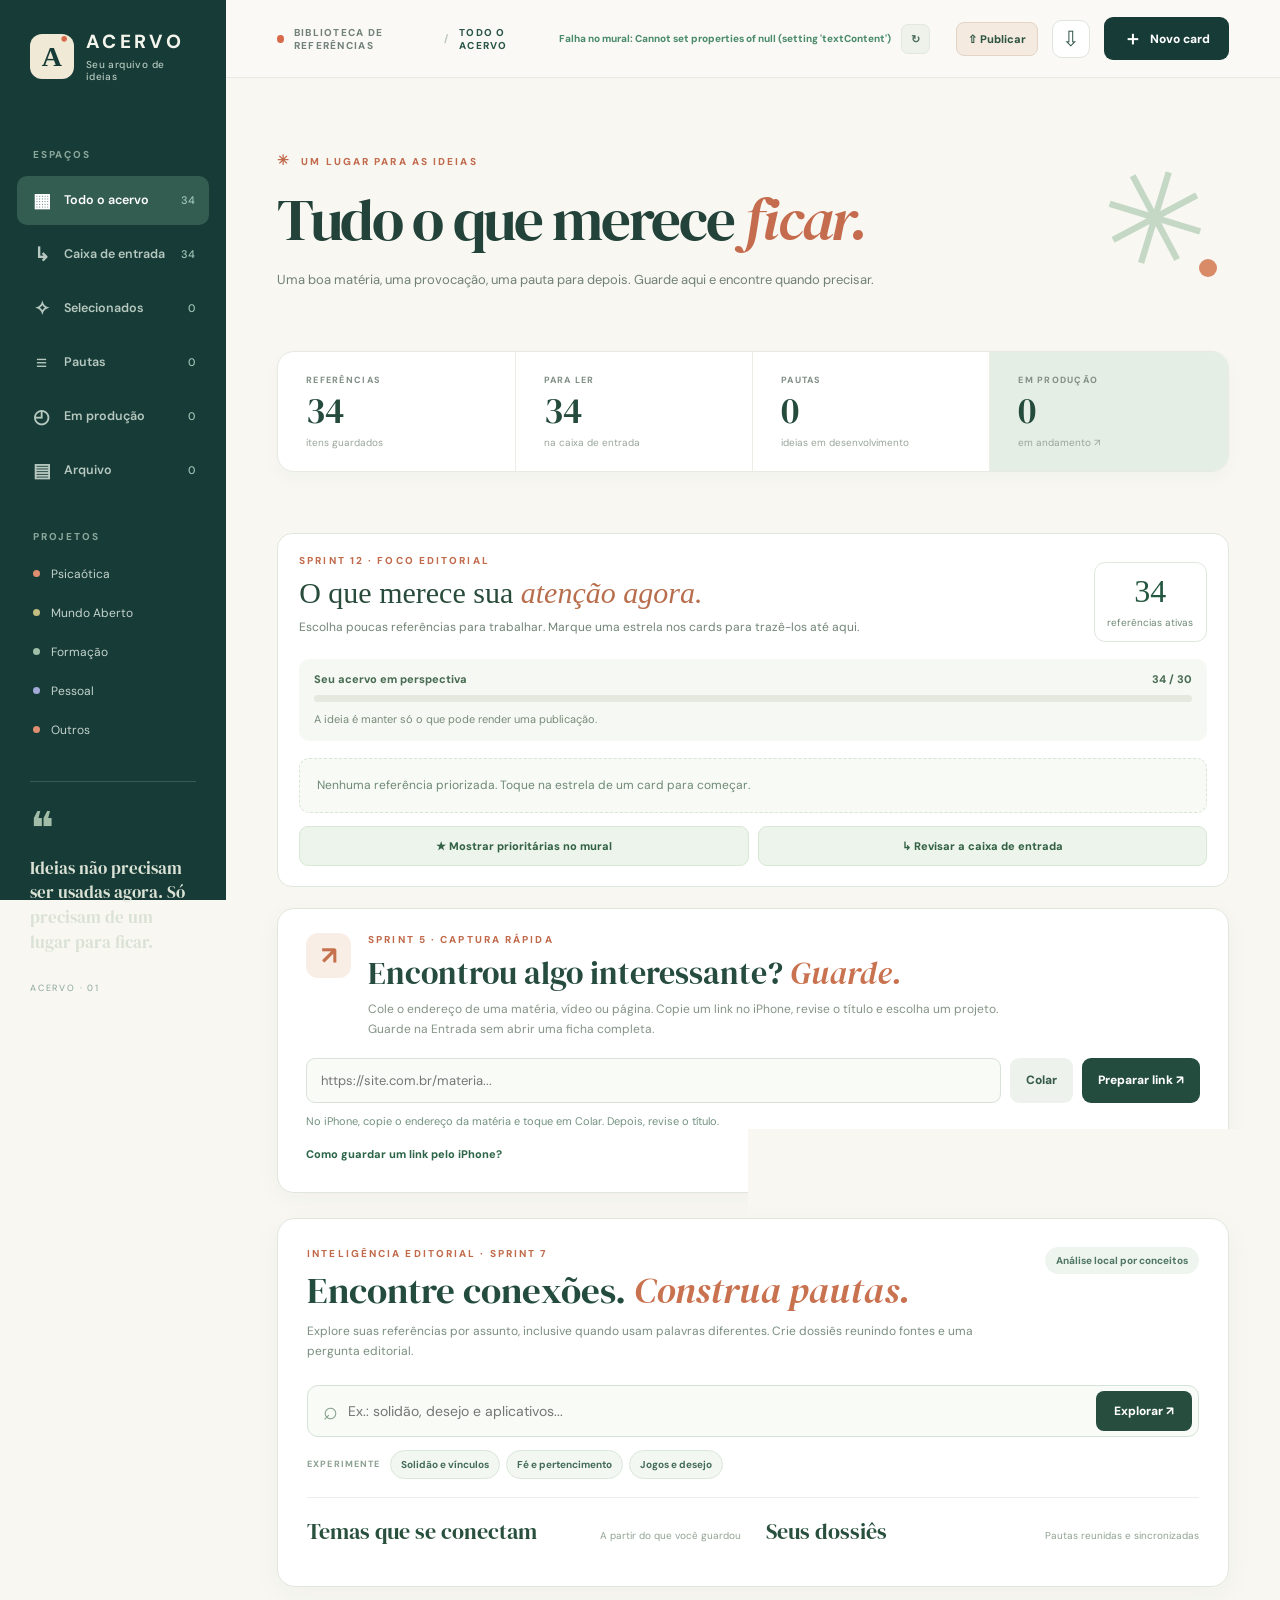
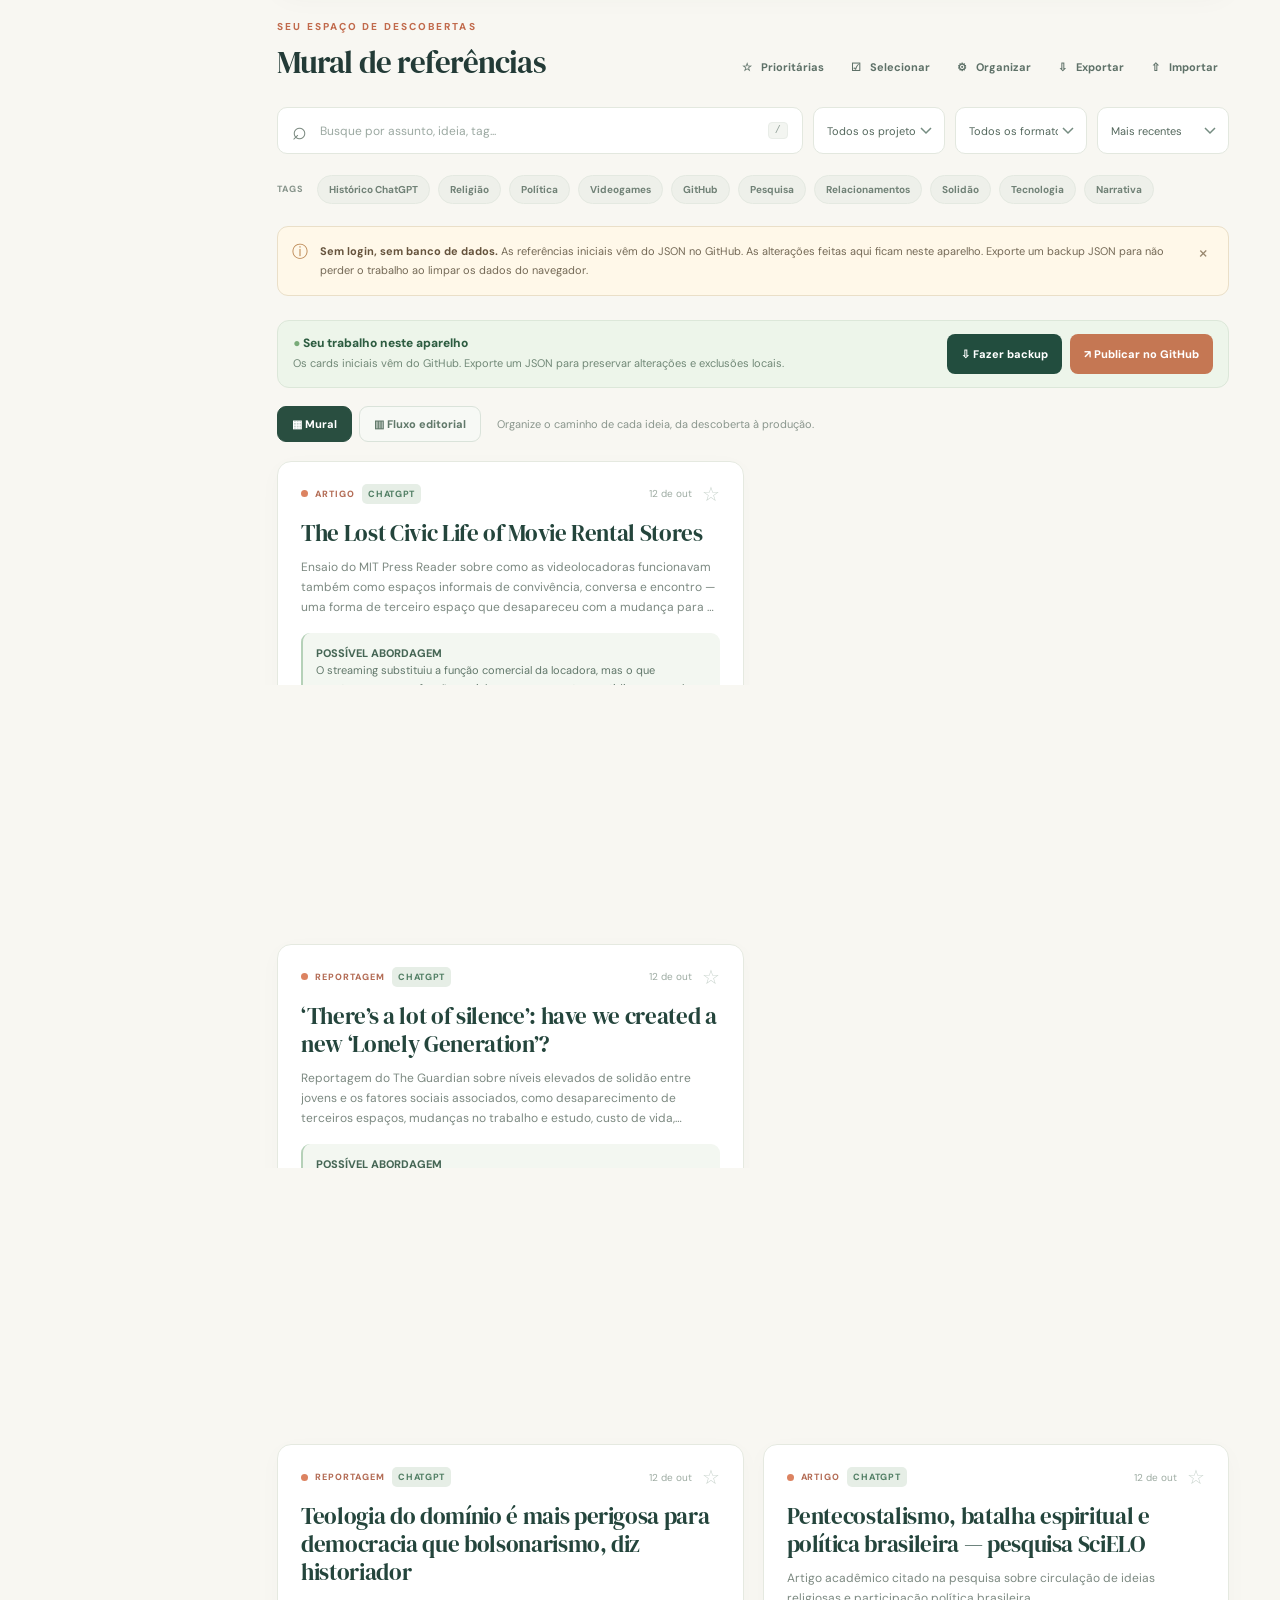
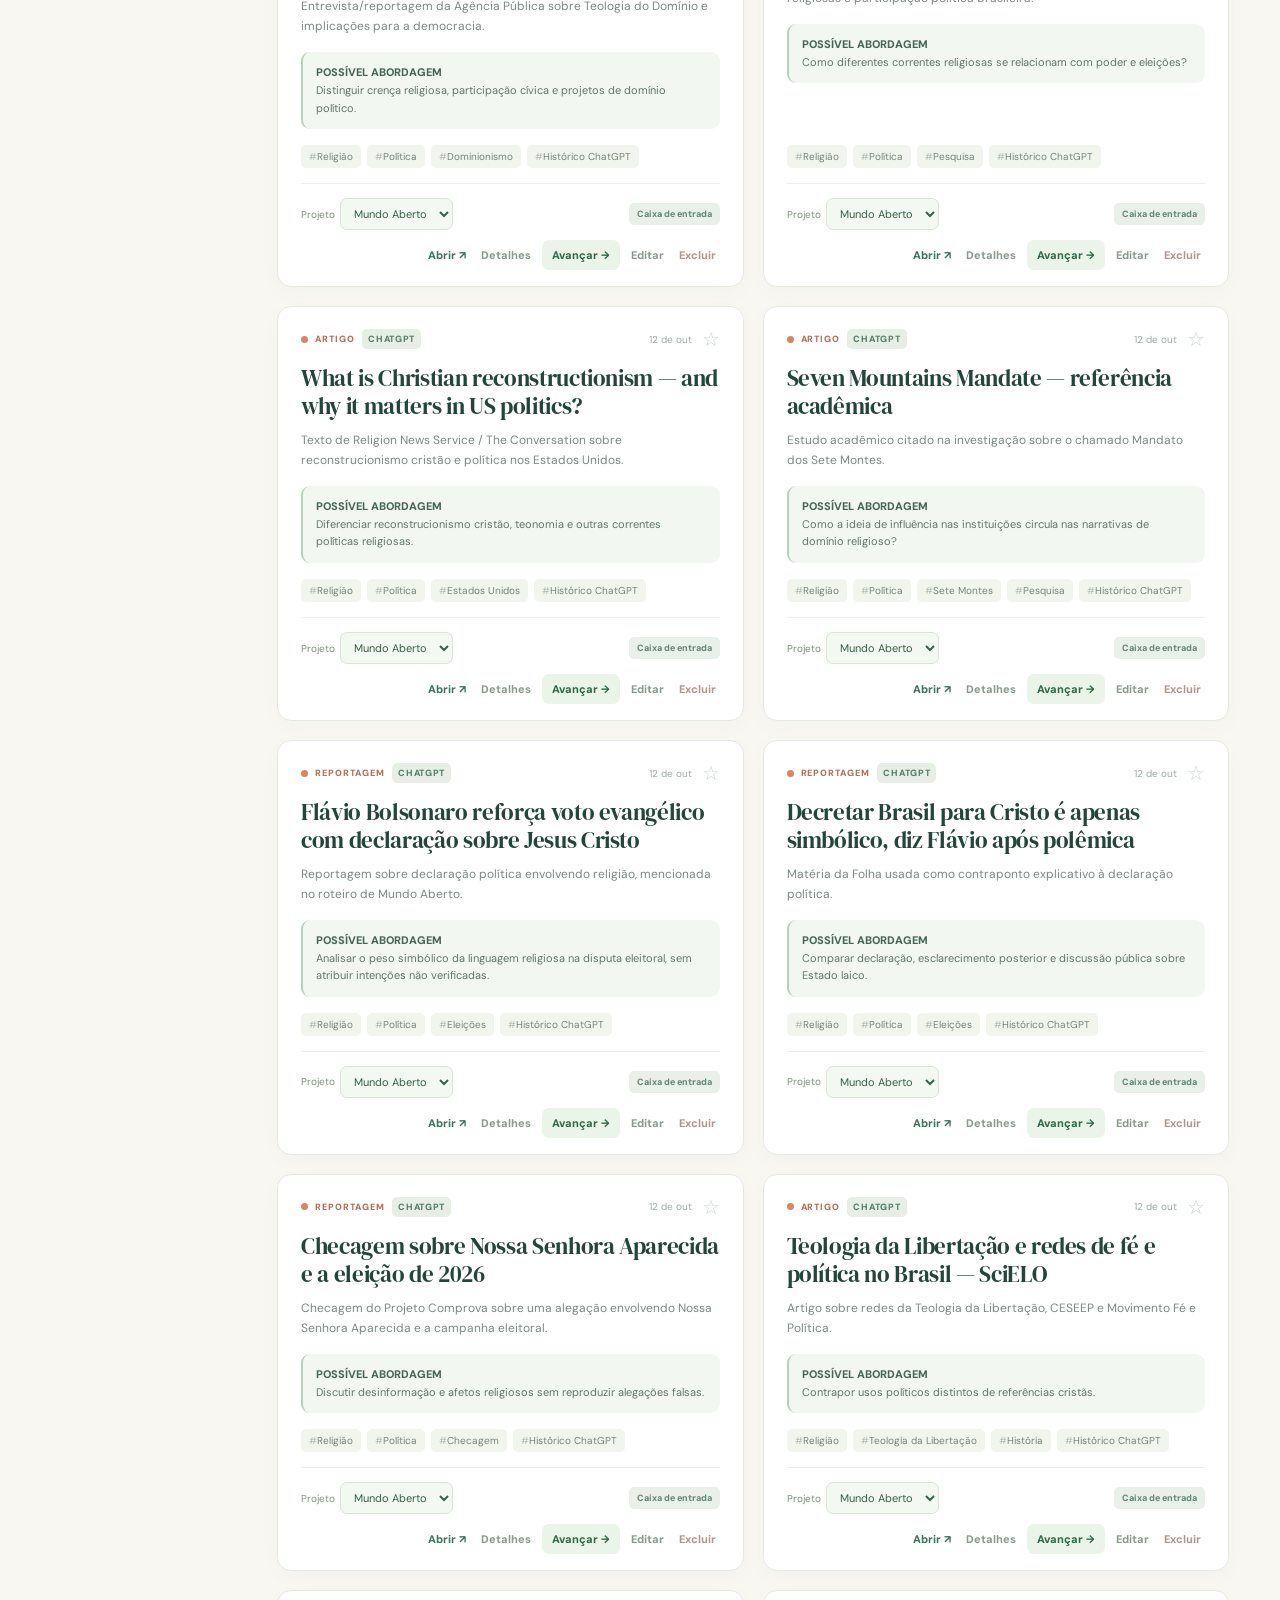
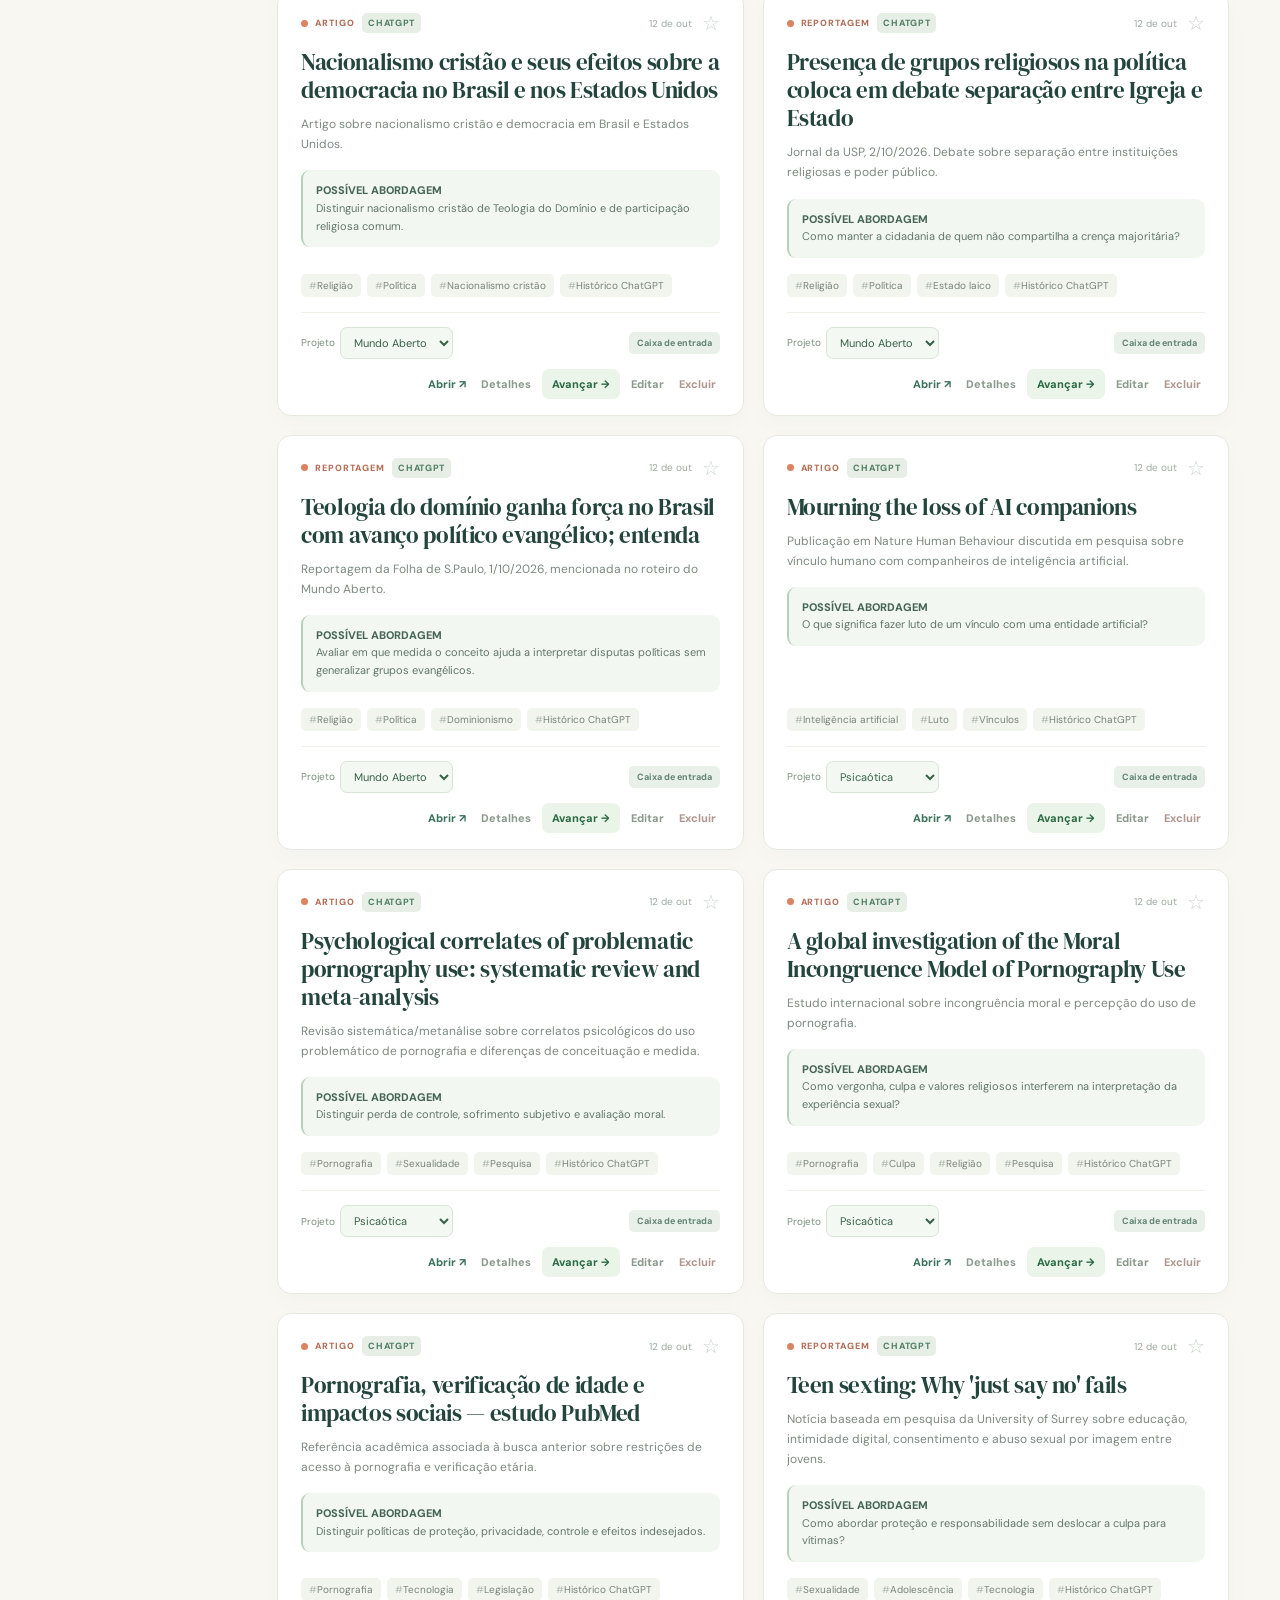
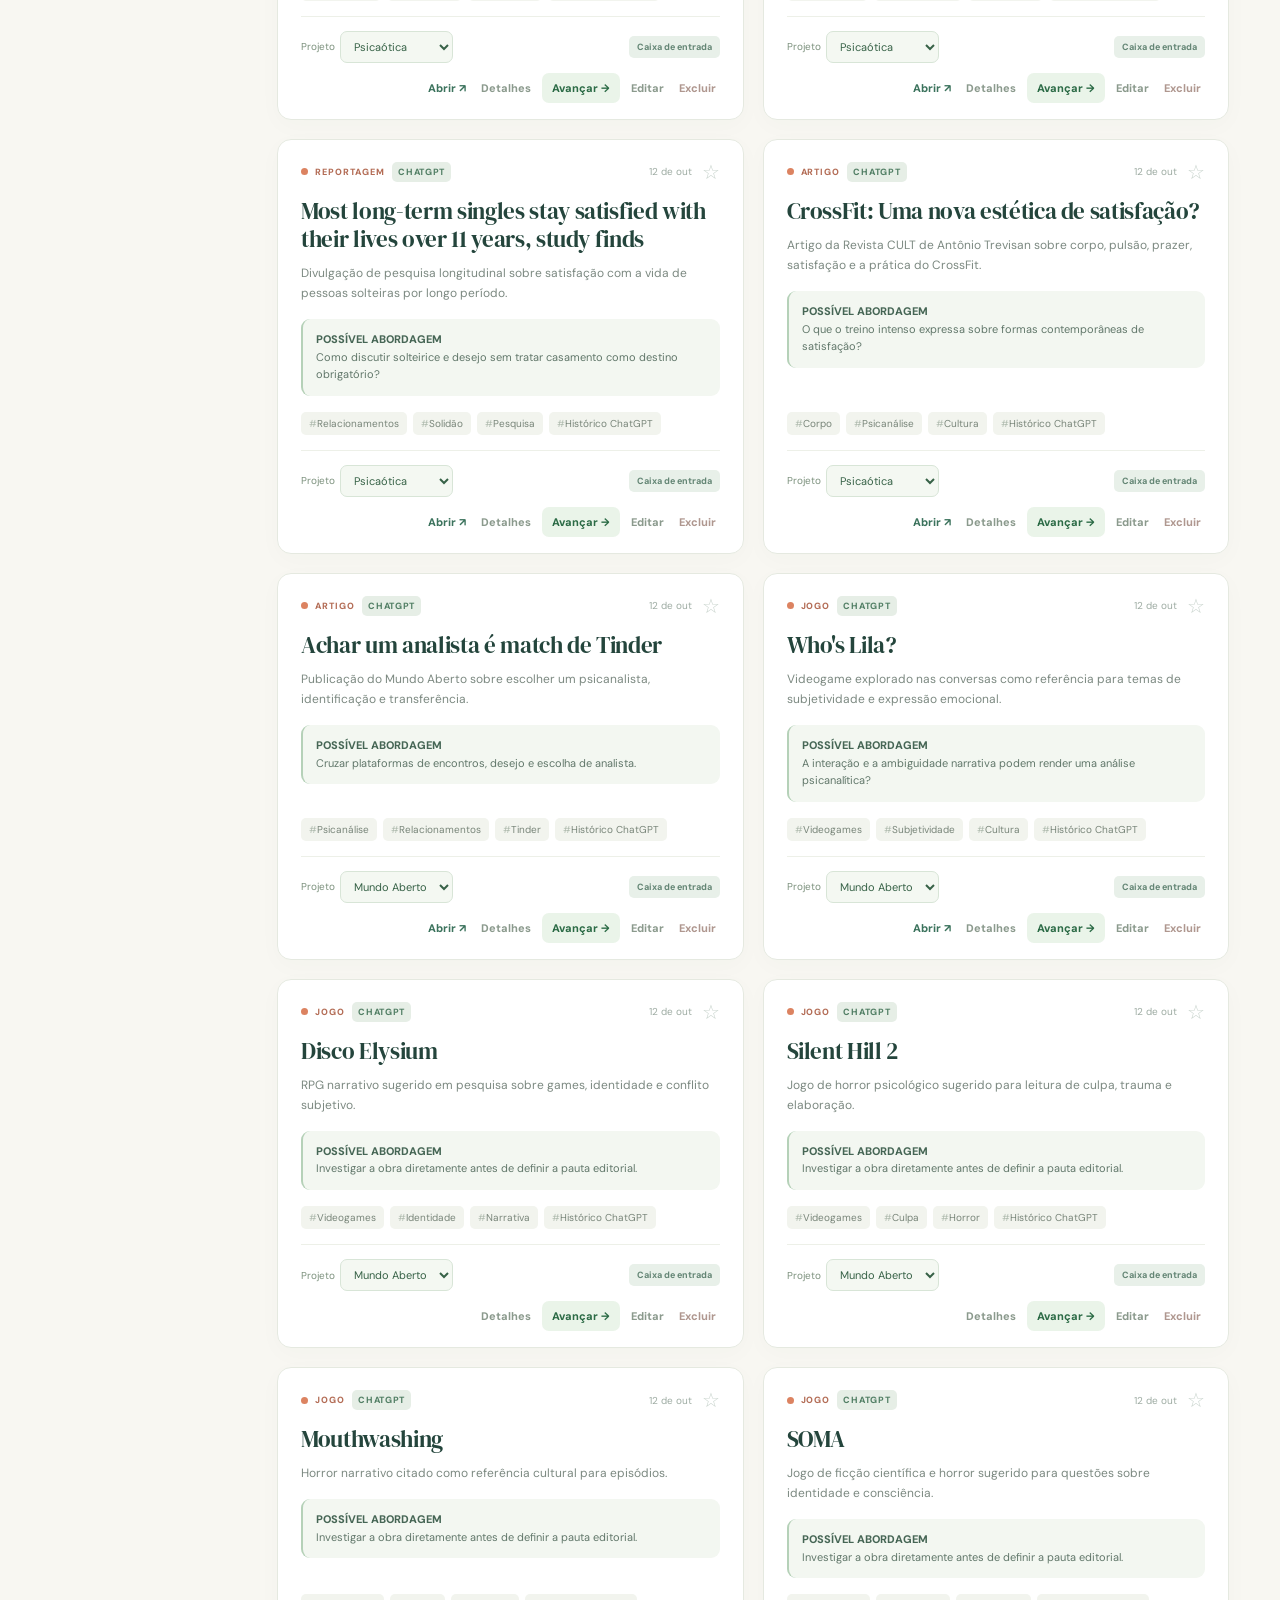
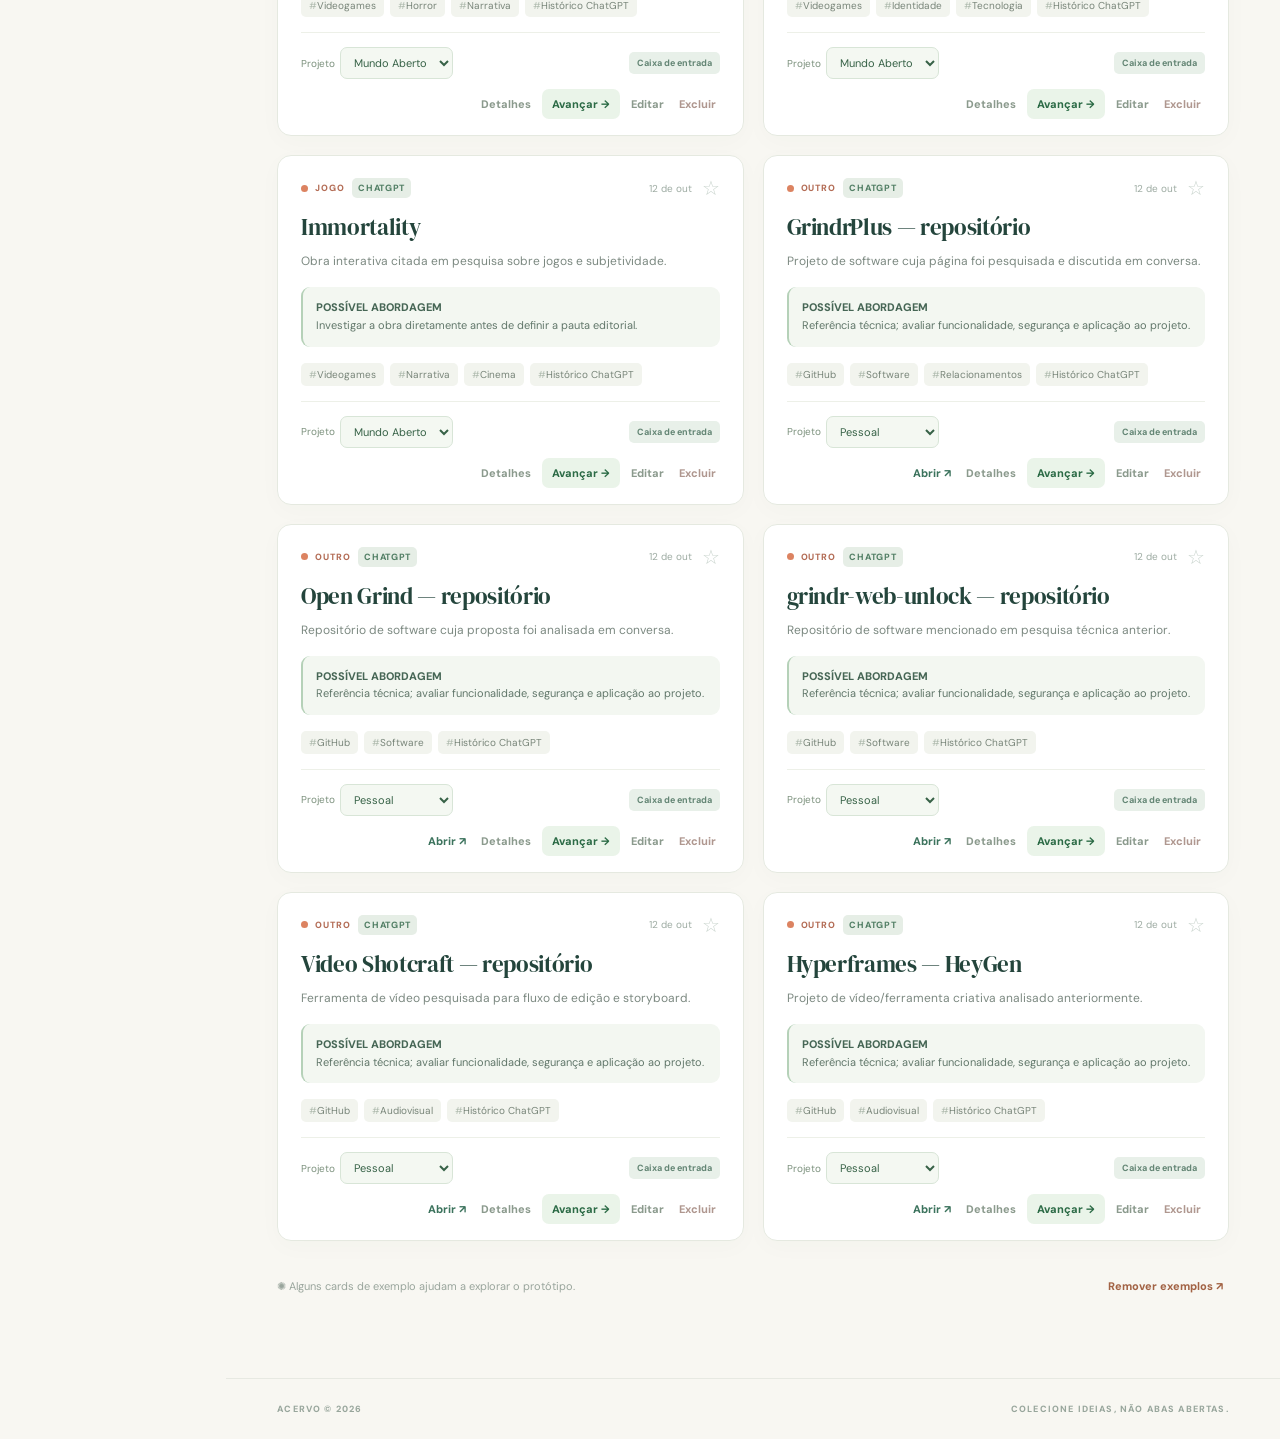
==== commit 7ec2ffd4: "deploy(sprint13): registrar publicações e descartes no Arquivo sem banco de dados" ====
--- a/index.html
+++ b/index.html
@@ -462,6 +462,43 @@
 .sprint12-focus-row{padding:12px}
 .sprint12-row-actions button{min-height:42px}
 .sprint12-actions{flex-direction:column}.sprint12-actions button{width:100%;min-height:42px}
+}
+
+/* Sprint 13 — classificar publicações e descartes preservando a referência */
+.sprint13-summary{padding:18px;border:1px solid #dae6db;border-radius:14px;background:#f7faf5;margin:0 0 16px}
+.sprint13-summary-head{display:flex;align-items:flex-start;justify-content:space-between;gap:12px}
+.sprint13-summary-head h2{font-family:Georgia,serif;font-size:25px;line-height:1.2;color:#2b5540;font-weight:400;margin:6px 0 7px}
+.sprint13-summary-head p{font-size:11px;line-height:1.5;color:#728873;max-width:550px;margin:0 0 12px}
+.sprint13-summary-head>button{border:1px solid #cadacc;border-radius:9px;background:#fff;color:#346247;font-size:11px;font-weight:800;padding:10px 12px;min-height:39px;white-space:nowrap}
+.sprint13-filters{display:flex;gap:8px;flex-wrap:wrap}
+.sprint13-filters button{border:1px solid #d4e2d4;background:#fff;color:#426a51;border-radius:9px;padding:11px;font-size:11px;font-weight:700;min-height:42px}
+.sprint13-filters button strong{margin-left:4px}
+.sprint13-filters button[aria-pressed="true"]{background:#245741;color:white;border-color:#245741}
+.sprint13-outcome{display:inline-flex;align-items:center;border-radius:20px;padding:5px 9px;font-size:10px;font-weight:800;line-height:1.4}
+.sprint13-outcome.publicado{background:#dfeee3;color:#306747}
+.sprint13-outcome.descartado{background:#f8e9df;color:#9b5b47}
+.sprint13-outcome.pendente{background:#eef0e9;color:#697e6b}
+.sprint13-outcome-link{font-size:11px;font-weight:800;color:#36684a}
+.sprint13-result-line{display:flex;gap:9px;flex-wrap:wrap;align-items:center;padding-top:10px}
+.sprint13-outcome-edit{background:#f0f5ed;border:1px solid #d5e4d3;color:#2d684a;padding:9px 10px;border-radius:8px;font-size:11px;font-weight:800;min-height:37px}
+.sprint13-dialog{max-width:560px}
+.sprint13-dialog .editorial-dialog-head p{color:#7d907e;font-size:12px;margin:8px 0 0}
+.sprint13-fields{display:flex;flex-direction:column;gap:8px;padding:8px 24px 20px}
+.sprint13-fields label{font-size:11px;font-weight:800;color:#436c4d;margin-top:6px}
+.sprint13-fields input,.sprint13-fields select,.sprint13-fields textarea{width:100%;border:1px solid #d7e4d7;border-radius:9px;background:#fff;padding:11px 12px;color:#234d37;min-height:42px;font-size:14px}
+.sprint13-fields textarea{resize:vertical;line-height:1.5}
+.sprint13-fields>p{color:#758975;font-size:11px;line-height:1.6;margin:4px 0}
+.sprint13-fields #sprint13OutcomeLinkWrap{display:flex;flex-direction:column;gap:8px}
+.sprint13-fields #sprint13OutcomeLinkWrap[hidden]{display:none!important}
+@media(max-width:720px){
+.sprint13-summary{padding:13px}
+.sprint13-summary-head{flex-direction:column}.sprint13-summary-head h2{font-size:23px}
+.sprint13-summary-head>button{min-height:40px}
+.sprint13-filters{display:grid;grid-template-columns:1fr 1fr}
+.sprint13-filters button{font-size:10px;padding:10px 7px;text-align:center}
+.sprint13-fields{padding:8px 17px 15px}
+.sprint13-fields input,.sprint13-fields select,.sprint13-fields textarea{font-size:16px}
+.sprint13-outcome-edit{min-height:42px}
 }
 </style>
   <!-- Backup inicial embutido: garante os cards mesmo se o pedido a data/cards.json falhar. -->
@@ -643,6 +680,21 @@
     <button type="button" class="sprint11-delete" id="sprint11Delete">Excluir selecionados</button>
   </div>
 </section>
+<section id="sprint13ArchiveSummary" class="sprint13-summary" hidden aria-labelledby="sprint13SummaryTitle">
+  <div class="sprint13-summary-head">
+    <div><div class="section-overline">SPRINT 13 · DESTINO DAS PAUTAS</div>
+      <h2 id="sprint13SummaryTitle">O que aconteceu com suas referências?</h2>
+      <p>Concluir uma pauta não significa necessariamente publicá-la. Registre o resultado para manter o Arquivo organizado.</p>
+    </div>
+    <button type="button" id="sprint13ResetFilter">Mostrar todas</button>
+  </div>
+  <div class="sprint13-filters" role="group" aria-label="Filtrar arquivo pelo resultado">
+    <button type="button" data-sprint13-filter="todos" aria-pressed="true">Todas <strong id="sprint13AllCount">0</strong></button>
+    <button type="button" data-sprint13-filter="publicado" aria-pressed="false">Publicadas ou gravadas <strong id="sprint13PublishedCount">0</strong></button>
+    <button type="button" data-sprint13-filter="descartado" aria-pressed="false">Descartadas <strong id="sprint13DiscardedCount">0</strong></button>
+    <button type="button" data-sprint13-filter="pendente" aria-pressed="false">Sem resultado <strong id="sprint13PendingCount">0</strong></button>
+  </div>
+</section>
 <div class="view-switch" aria-label="Visualização do acervo">
             <button type="button" class="view-toggle is-active" id="muralToggle" aria-pressed="true">▦ Mural</button>
             <button type="button" class="view-toggle" id="flowToggle" aria-pressed="false">▥ Fluxo editorial</button>
@@ -1016,6 +1068,35 @@
     <button class="button button-primary" id="sprint9Download" type="button">⇩ Preparar JSON</button>
   </div>
 </dialog>
+<dialog id="sprint13OutcomeDialog" class="editorial-dialog sprint13-dialog" aria-labelledby="sprint13OutcomeTitle">
+  <form id="sprint13OutcomeForm">
+    <div class="editorial-dialog-head">
+      <div><div class="section-overline">ACERVO · RESULTADO DA PAUTA</div><h2 id="sprint13OutcomeTitle">Encerrar referência</h2>
+      <p id="sprint13OutcomeDescription">Escolha como terminou este trabalho.</p></div>
+      <button id="sprint13OutcomeClose" type="button" class="editorial-close" aria-label="Fechar">×</button>
+    </div>
+    <div class="sprint13-fields">
+      <label for="sprint13OutcomeSelect">O que aconteceu? <strong>*</strong></label>
+      <select id="sprint13OutcomeSelect" required>
+        <option value="publicado">Virou publicação, vídeo ou podcast</option>
+        <option value="descartado">Decidi não utilizar / descartei</option>
+      </select>
+      <label for="sprint13OutcomeDate">Quando? (opcional)</label>
+      <input id="sprint13OutcomeDate" type="date">
+      <div id="sprint13OutcomeLinkWrap">
+        <label for="sprint13OutcomeLink">Link da publicação final (opcional)</label>
+        <input id="sprint13OutcomeLink" type="url" inputmode="url" placeholder="https://..." autocomplete="url">
+      </div>
+      <label for="sprint13OutcomeNote">Anotação sobre o resultado (opcional)</label>
+      <textarea id="sprint13OutcomeNote" maxlength="1200" rows="3" placeholder="Ex.: Entrou no episódio sobre solidão; ou não combinou com a pauta."></textarea>
+      <p>O card ficará no Arquivo, com seus dados e o resultado registrados neste aparelho. Você poderá editar depois.</p>
+    </div>
+    <div class="editorial-dialog-actions">
+      <button type="button" class="button button-light" id="sprint13OutcomeCancel">Cancelar</button>
+      <button type="submit" class="button button-primary" id="sprint13OutcomeSave">Salvar resultado</button>
+    </div>
+  </form>
+</dialog>
 <div id="sprint8UndoBar" class="sprint8-undo" hidden role="status" aria-live="polite">
  <span>Referência excluída deste aparelho.</span>
  <button id="sprint8UndoBtn" type="button">Desfazer</button>
@@ -1291,7 +1372,12 @@
   function store(){return true;}
   function uid(){return (crypto.randomUUID?.() || `c-${Date.now()}-${Math.random().toString(36).slice(2)}`)}
   function validCard(x){return x && typeof x==='object' && typeof x.title==='string' && x.title.trim().length>0 && x.title.length<2000;}
-  function normalizeCard(x){return {id:String(x.id || uid()),title:String(x.title).slice(0,180),url:secureUrl(x.url) || '',description:String(x.description||'').slice(0,1500),angle:String(x.angle||'').slice(0,1200),tags:Array.isArray(x.tags)?x.tags.map(x=>String(x).trim().slice(0,45)).filter(Boolean).slice(0,25):[],project:String(x.project||'Outros').slice(0,70),type:String(x.type||'Outro').slice(0,50),status:STAGES[x.status]&&x.status!=='todos'?x.status:'entrada',favorite:!!x.favorite,notes:String(x.notes||'').slice(0,2500),demo:!!x.demo,origin:x.origin==='chatgpt'?'chatgpt':'manual',createdAt:validDate(x.createdAt),updatedAt:validDate(x.updatedAt||x.createdAt)};}
+  function normalizeCard(x){return {id:String(x.id || uid()),title:String(x.title).slice(0,180),url:secureUrl(x.url) || '',description:String(x.description||'').slice(0,1500),angle:String(x.angle||'').slice(0,1200),tags:Array.isArray(x.tags)?x.tags.map(x=>String(x).trim().slice(0,45)).filter(Boolean).slice(0,25):[],project:String(x.project||'Outros').slice(0,70),type:String(x.type||'Outro').slice(0,50),status:STAGES[x.status]&&x.status!=='todos'?x.status:'entrada',favorite:!!x.favorite,notes:String(x.notes||'').slice(0,2500),
+    outcome:x.status==='arquivo'&&['publicado','descartado'].includes(x.outcome)?x.outcome:'',
+    outcomeDate:/^\d{4}-\d{2}-\d{2}$/.test(x.outcomeDate||'')?String(x.outcomeDate):'',
+    outcomeUrl:secureUrl(x.outcomeUrl)||'',
+    outcomeNote:String(x.outcomeNote||'').slice(0,1200),
+    demo:!!x.demo,origin:x.origin==='chatgpt'?'chatgpt':'manual',createdAt:validDate(x.createdAt),updatedAt:validDate(x.updatedAt||x.createdAt)};}
   function validDate(s){return s && !Number.isNaN(Date.parse(s))?String(s):new Date().toISOString()}
   function secureUrl(raw){if(!raw)return '';try{const u=new URL(String(raw).trim());return (u.protocol==='http:'||u.protocol==='https:')?u.href:''}catch{return ''}}
   function esc(v){return String(v??'').replaceAll('&','&amp;').replaceAll('<','&lt;').replaceAll('>','&gt;').replaceAll('"','&quot;').replaceAll("'",'&#39;')}
@@ -1312,7 +1398,10 @@
     $('#tagFilters').innerHTML=(sorted.slice(0,10).length?sorted.slice(0,10).map(t=>`<button type="button" class="tag-chip ${state.tag===t?'active':''}" data-tag="${esc(t)}">${esc(t)}</button>`).join(''):'<span style="font-size:11px;color:#9ca69c">As tags aparecerão aqui.</span>');
   }
   let sprint12FocusOnly=false;
+  let sprint13Filter='todos';
   function visibleCards(){const q=state.q.trim().toLocaleLowerCase('pt-BR');let items=state.cards.filter(x=>{
+    if(state.view==='arquivo'&&sprint13Filter!=='todos'&&
+      (sprint13Filter==='pendente'?!!x.outcome:x.outcome!==sprint13Filter))return false;
     if(sprint12FocusOnly&&(!x.favorite||x.status==='arquivo'))return false;
     if(state.view!=='todos'&&x.status!==state.view)return false;
     if(state.project&&x.project!==state.project)return false;
@@ -1327,9 +1416,14 @@
   function makeCard(x){const safeUrl=secureUrl(x.url);return `<article class="reference-card ${sprint11Active&&sprint11Selected.has(x.id)?'sprint11-is-selected':''}" data-id="${esc(x.id)}">${sprint11Active?`<label class="sprint11-pick"><input type="checkbox" data-sprint11-card="${esc(x.id)}" ${sprint11Selected.has(x.id)?'checked':''} aria-label="Selecionar ${esc(x.title)}"><span>Selecionar este card</span></label>`:''}${x.demo?'<span class="demo-badge">EXEMPLO</span>':''}<div class="card-top"><span class="category-dot"></span><span class="format-label">${esc(x.type)}</span>${x.origin==="chatgpt"?'<span class="chat-origin">CHATGPT</span>':""}<span class="card-date">${fmtDate(x.createdAt)}</span><button class="favorite-button ${x.favorite?'on':''}" title="${x.favorite?'Retirar dos favoritos':'Marcar favorito'}" aria-label="${x.favorite?'Retirar dos favoritos':'Marcar favorito'}" data-action="favorite">${x.favorite?'★':'☆'}</button></div><h3>${esc(x.title)}</h3>${x.description?`<p class="card-description">${esc(x.description)}</p>`:''}${x.angle?`<div class="angle"><b>POSSÍVEL ABORDAGEM</b><br>${esc(x.angle)}</div>`:''}<div class="card-tags">${x.tags.map(t=>`<span>${esc(t)}</span>`).join('')}</div><div class="card-divider"></div><div class="card-footer"><label class="sprint10-project-label"><span>Projeto</span>
     <select class="sprint10-project-select" data-quick-project="${esc(x.id)}" aria-label="Projeto da referência ${esc(x.title)}">
       ${[...new Set([...state.projects,x.project])].map(p=>`<option value="${esc(p)}" ${p===x.project?'selected':''}>${esc(p)}</option>`).join('')}
-    </select></label><span class="stage-badge ${esc(x.status)}">${esc(STAGES[x.status])}</span></div><div class="card-footer" style="margin-top:10px"><span></span><div class="card-actions">${safeUrl?`<a href="${esc(safeUrl)}" target="_blank" rel="noopener noreferrer">Abrir ↗</a>`:''}<button class="edit-btn" data-action="details" title="Abrir ficha completa">Detalhes</button><button class="edit-btn sprint8-advance" data-action="advance" title="Mover para a próxima etapa editorial">${x.status==='arquivo'?'Reabrir ↺':x.status==='producao'?'Concluir ✓':'Avançar →'}</button><button class="edit-btn" data-action="edit" title="Editar card">Editar</button><button class="delete-btn" data-action="delete" title="Excluir card">Excluir</button></div></div></article>`}
+    </select></label><span class="stage-badge ${esc(x.status)}">${esc(STAGES[x.status])}</span></div><div class="card-footer" style="margin-top:10px"><span></span><div class="card-actions">${safeUrl?`<a href="${esc(safeUrl)}" target="_blank" rel="noopener noreferrer">Abrir ↗</a>`:''}<button class="edit-btn" data-action="details" title="Abrir ficha completa">Detalhes</button><button class="edit-btn sprint8-advance" data-action="advance" title="Mover para a próxima etapa editorial">${x.status==='arquivo'?'Reabrir ↺':x.status==='producao'?'Concluir ✓':'Avançar →'}</button><button class="edit-btn" data-action="edit" title="Editar card">Editar</button><button class="delete-btn" data-action="delete" title="Excluir card">Excluir</button></div></div>
+  ${x.status==='arquivo'?`<div class="sprint13-result-line">
+    <span class="sprint13-outcome ${esc(x.outcome||'pendente')}">${x.outcome==='publicado'?'✓ Publicada / gravada':x.outcome==='descartado'?'↳ Descartada':'Resultado não informado'}</span>
+    ${x.outcome==='publicado'&&secureUrl(x.outcomeUrl)?`<a class="sprint13-outcome-link" href="${esc(secureUrl(x.outcomeUrl))}" target="_blank" rel="noopener noreferrer">Ver publicação ↗</a>`:''}
+    <button type="button" class="sprint13-outcome-edit" data-action="outcome">${x.outcome?'Editar resultado':'Registrar resultado'}</button>
+    </div>`:''}</article>`}
   function render(){updateNav();updateFilters();const items=visibleCards();$('#board').innerHTML=items.map(makeCard).join('');$('#resultCount').textContent=items.length;$('#emptyState').hidden=items.length!==0;$('#board').hidden=items.length===0;$('#emptyMessage').textContent=state.cards.length?'Não encontramos cards com os filtros escolhidos.':'Quando você salvar uma ideia, ela aparecerá neste espaço.';$('#clearFilters').hidden=!(state.q||state.tag||state.project||state.type);$('#demoToolbar').hidden=!state.cards.some(c=>c.demo);window.AcervoInsights?.onCardsChanged?.();
-    window.AcervoEditorial?.afterRender?.(items,state);sprint8BackupInfo();sprint11RefreshToolbar();sprint12RenderFocus();}
+    window.AcervoEditorial?.afterRender?.(items,state);sprint8BackupInfo();sprint11RefreshToolbar();sprint12RenderFocus();sprint13RenderSummary();}
   function openForm(id=null){state.editingId=id;const x=state.cards.find(c=>c.id===id);
     const projects=[...new Set([...state.projects,...state.cards.map(c=>c.project)])].filter(Boolean);
     $('#fieldProject').innerHTML=projects.map(p=>`<option value="${esc(p)}">${esc(p)}</option>`).join('');
@@ -1399,7 +1493,12 @@
   }
   async function saveForm(e){e.preventDefault();const title=$('#fieldTitle').value.trim();if(!title){toast('Escreva um título para guardar a referência.');$('#fieldTitle').focus();return;}let url=$('#fieldUrl').value.trim();if(url&&!/^https?:\/\//i.test(url)){url='https://'+url;}if(url&&!secureUrl(url)){toast('Confira o link: use um endereço http ou https válido.');$('#fieldUrl').focus();return;}url=secureUrl(url);
     const duplicate=url&&state.cards.find(x=>x.id!==state.editingId&&x.url&&x.url===url);if(duplicate&&!confirm('Já existe uma referência com este link. Deseja guardar mesmo assim?'))return;
-    const prior=state.cards.find(x=>x.id===state.editingId);const data=normalizeCard({id:prior?.id||uid(),title,url,description:$('#fieldDescription').value.trim(),angle:$('#fieldAngle').value.trim(),project:$('#fieldProject').value,type:$('#fieldType').value,status:$('#fieldStatus').value,tags:[...new Set($('#fieldTags').value.split(',').map(t=>t.trim()).filter(Boolean))],notes:$('#fieldNotes').value.trim(),favorite:prior?.favorite||false,demo:false,origin:prior?.origin||'manual',createdAt:prior?.createdAt||new Date().toISOString(),updatedAt:new Date().toISOString()});
+    const prior=state.cards.find(x=>x.id===state.editingId);const data=normalizeCard({id:prior?.id||uid(),title,url,description:$('#fieldDescription').value.trim(),angle:$('#fieldAngle').value.trim(),project:$('#fieldProject').value,type:$('#fieldType').value,status:$('#fieldStatus').value,tags:[...new Set($('#fieldTags').value.split(',').map(t=>t.trim()).filter(Boolean))],notes:$('#fieldNotes').value.trim(),favorite:prior?.favorite||false,
+      outcome:$('#fieldStatus').value==='arquivo'&&prior?.status==='arquivo'?prior.outcome:'',
+      outcomeDate:$('#fieldStatus').value==='arquivo'&&prior?.status==='arquivo'?prior.outcomeDate:'',
+      outcomeUrl:$('#fieldStatus').value==='arquivo'&&prior?.status==='arquivo'?prior.outcomeUrl:'',
+      outcomeNote:$('#fieldStatus').value==='arquivo'&&prior?.status==='arquivo'?prior.outcomeNote:'',
+      demo:false,origin:prior?.origin||'manual',createdAt:prior?.createdAt||new Date().toISOString(),updatedAt:new Date().toISOString()});
     const button=$('#saveCard');button.disabled=true;
     try{await Cloud.save(data);
       if(prior)state.cards=state.cards.map(x=>x.id===prior.id?data:x);else state.cards.unshift(data);
@@ -1498,7 +1597,7 @@
     finally{$('#fileInput').value='';}
   }
   function resetFilters(){state.project='';state.type='';state.tag='';state.q='';$('#searchInput').value='';state.sort='recent';$('#sortSelect').value='recent';render()}
-  function changeView(v){if(!(v in STAGES))return;if(v!=='todos')sprint12FocusOnly=false;state.view=v;render();if(innerWidth<721)window.scrollTo({top:0,behavior:'smooth'})}
+  function changeView(v){if(!(v in STAGES))return;if(v!=='todos')sprint12FocusOnly=false;if(v!=='arquivo')sprint13Filter='todos';state.view=v;render();if(innerWidth<721)window.scrollTo({top:0,behavior:'smooth'})}
   async function syncFromCloud(){
     $('#syncStatus').textContent='Lendo JSON…';
     try{
@@ -1662,6 +1761,100 @@
     }catch(error){toast('Não foi possível atualizar a referência: '+error.message);}
     finally{button.disabled=false;}
   }
+
+  let sprint13EditingIds=[];
+  let sprint13Busy=false;
+  function sprint13OutcomeName(value){
+    return value==='publicado'?'publicada ou gravada':value==='descartado'?'descartada':'sem resultado';
+  }
+  function sprint13RenderSummary(){
+    const archived=state.cards.filter(c=>c.status==='arquivo'&&!c.demo);
+    const summary=$('#sprint13ArchiveSummary');
+    summary.hidden=state.view!=='arquivo';
+    const amounts={
+      todos:archived.length,
+      publicado:archived.filter(c=>c.outcome==='publicado').length,
+      descartado:archived.filter(c=>c.outcome==='descartado').length,
+      pendente:archived.filter(c=>!c.outcome).length
+    };
+    $('#sprint13AllCount').textContent=amounts.todos;
+    $('#sprint13PublishedCount').textContent=amounts.publicado;
+    $('#sprint13DiscardedCount').textContent=amounts.descartado;
+    $('#sprint13PendingCount').textContent=amounts.pendente;
+    for(const b of summary.querySelectorAll('[data-sprint13-filter]'))
+      b.setAttribute('aria-pressed',String(b.dataset.sprint13Filter===sprint13Filter));
+  }
+  function sprint13ShowLink(){
+    $('#sprint13OutcomeLinkWrap').hidden=$('#sprint13OutcomeSelect').value!=='publicado';
+  }
+  function sprint13OpenOutcome(ids){
+    if(sprint13Busy)return;
+    const unique=[...new Set(ids)];
+    const cards=state.cards.filter(c=>unique.includes(c.id));
+    if(!cards.length)return;
+    sprint13EditingIds=cards.map(c=>c.id);
+    const single=cards.length===1?cards[0]:null;
+    $('#sprint13OutcomeTitle').textContent=single?.status==='arquivo'?
+      'Editar resultado da referência':(cards.length===1?'Encerrar referência':'Encerrar '+cards.length+' referências');
+    $('#sprint13OutcomeDescription').textContent=single?
+      single.title:'O mesmo resultado será aplicado aos '+cards.length+' cards selecionados.';
+    $('#sprint13OutcomeSelect').value=single?.outcome||'publicado';
+    $('#sprint13OutcomeDate').value=single?.outcomeDate||'';
+    $('#sprint13OutcomeLink').value=single?.outcomeUrl||'';
+    $('#sprint13OutcomeNote').value=single?.outcomeNote||'';
+    $('#sprint13OutcomeSave').textContent=cards.length===1?'Salvar resultado':'Salvar '+cards.length+' resultados';
+    sprint13ShowLink();
+    $('#sprint13OutcomeDialog').showModal();
+  }
+  function sprint13CloseOutcome(){
+    if(sprint13Busy)return;
+    $('#sprint13OutcomeDialog').close();
+    sprint13EditingIds=[];
+  }
+  async function sprint13SaveOutcome(event){
+    event.preventDefault();
+    if(sprint13Busy||!sprint13EditingIds.length)return;
+    const outcome=$('#sprint13OutcomeSelect').value;
+    if(!['publicado','descartado'].includes(outcome))return toast('Selecione um resultado válido.');
+    const rawDate=$('#sprint13OutcomeDate').value;
+    if(rawDate && !/^\d{4}-\d{2}-\d{2}$/.test(rawDate))
+      return toast('Confira a data.');
+    let finalLink='';
+    if(outcome==='publicado'){
+      const raw=$('#sprint13OutcomeLink').value.trim();
+      finalLink=secureUrl(raw);
+      if(raw&&!finalLink)return toast('Confira o endereço da publicação final.');
+    }
+    const note=$('#sprint13OutcomeNote').value.trim().slice(0,1200);
+    const set=new Set(sprint13EditingIds);
+    const now=new Date().toISOString();
+    const original=state.cards.filter(c=>set.has(c.id));
+    if(!original.length)return sprint13CloseOutcome();
+    const updates=original.map(c=>normalizeCard({...c,status:'arquivo',outcome,
+      outcomeDate:rawDate,outcomeUrl:finalLink,outcomeNote:note,updatedAt:now}));
+    sprint13Busy=true;
+    $('#sprint13OutcomeSave').disabled=true;
+    $('#sprint13OutcomeCancel').disabled=true;
+    try{
+      // Uma única gravação local. Em caso de falha, nenhum card da tela é alterado.
+      await Cloud.saveMany(updates);
+      const changed=new Map(updates.map(c=>[c.id,c]));
+      state.cards=state.cards.map(c=>changed.get(c.id)||c);
+      sprint11Selected.clear();
+      $('#sprint13OutcomeDialog').close();
+      sprint13EditingIds=[];
+      render();
+      toast(updates.length===1?
+        'Resultado registrado: '+sprint13OutcomeName(outcome)+'.':
+        updates.length+' referências encerradas como '+sprint13OutcomeName(outcome)+'.');
+    }catch(error){
+      toast('Não foi possível salvar o resultado: '+error.message);
+    }finally{
+      sprint13Busy=false;
+      $('#sprint13OutcomeSave').disabled=false;
+      $('#sprint13OutcomeCancel').disabled=false;
+    }
+  }
   function sprint11Items(){
     return state.cards.filter(c=>sprint11Selected.has(c.id));
   }
@@ -1698,6 +1891,10 @@
     if(action==='stage'&&!(value in STAGES||value==='entrada') || action==='stage'&&value==='todos')
       return toast('Etapa inválida.');
     if(action==='project'&&!state.projects.includes(value))return toast('Projeto inválido.');
+    if(action==='stage'&&value==='arquivo'){
+      sprint13OpenOutcome(cards.map(c=>c.id));
+      return;
+    }
     if(action==='delete'){
       const msg='Excluir '+cards.length+' referência(s) selecionada(s) deste aparelho?'+
         '\\n\\nVocê poderá desfazer por 15 segundos. A exclusão só será publicada no GitHub quando enviar o JSON atualizado.';
@@ -1714,7 +1911,12 @@
         sprint11ShowUndoCards(cards);
       }else{
         const now=new Date().toISOString();
-        const updated=cards.map(c=>({...c,[action==='stage'?'status':'project']:value,updatedAt:now}));
+        const updated=cards.map(c=>{
+          const next={...c,[action==='stage'?'status':'project']:value,updatedAt:now};
+          if(action==='stage'&&c.status==='arquivo'&&value!=='arquivo')
+            Object.assign(next,{outcome:'',outcomeDate:'',outcomeUrl:'',outcomeNote:''});
+          return next;
+        });
         await Cloud.saveMany(updated);
         const changed=new Map(updated.map(c=>[c.id,c]));
         state.cards=state.cards.map(c=>changed.get(c.id)||c);
@@ -1735,6 +1937,17 @@
       toast('Não foi possível abrir o ACERVO: '+error.message);
     });
     $('#refreshBtn').addEventListener('click',()=>location.reload());
+    $('#sprint13OutcomeClose').addEventListener('click',sprint13CloseOutcome);
+    $('#sprint13OutcomeCancel').addEventListener('click',sprint13CloseOutcome);
+    $('#sprint13OutcomeSelect').addEventListener('change',sprint13ShowLink);
+    $('#sprint13OutcomeForm').addEventListener('submit',sprint13SaveOutcome);
+    $('#sprint13ArchiveSummary').addEventListener('click',e=>{
+      const filter=e.target.closest('[data-sprint13-filter]');
+      if(!filter)return;
+      sprint13Filter=filter.dataset.sprint13Filter;
+      render();
+    });
+    $('#sprint13ResetFilter').addEventListener('click',()=>{sprint13Filter='todos';render();});
     $('#sprint12ToggleFavorites').addEventListener('click',()=>sprint12ToggleView());
     $('#sprint12ShowFavorites').addEventListener('click',()=>sprint12ToggleView());
     $('#sprint12ReviewInbox').addEventListener('click',()=>{
@@ -1828,6 +2041,7 @@
       catch(error){toast('Não foi possível avançar: '+error.message);}
       return;
     }
+    if(b.dataset.action==='outcome'){sprint13OpenOutcome([x.id]);return;}
     if(b.dataset.action==='details')window.AcervoEditorial?.showDetails?.(x.id);if(b.dataset.action==='favorite'){const next={...x,favorite:!x.favorite,updatedAt:new Date().toISOString()};
       try{await Cloud.save(next);Object.assign(x,next);render();toast(x.favorite?'Referência favoritada.':'Favorito removido.');}
       catch(error){toast('Erro ao atualizar: '+error.message);}
@@ -1847,14 +2061,19 @@
     const card=state.cards.find(c=>c.id===id);
     if(!card)throw Error('Referência não encontrada.');
     if(card.status===status)return;
+    if(status==='arquivo')return sprint13OpenOutcome([id]);
     const next={...card,status,updatedAt:new Date().toISOString()};
+    // Reabertura remove o desfecho anterior sem apagar título, resumo, tags e notas.
+    if(card.status==='arquivo')Object.assign(next,{outcome:'',outcomeDate:'',outcomeUrl:'',outcomeNote:''});
     await Cloud.save(next);
     Object.assign(card,next);render();toast('Etapa atualizada: '+STAGES[status]+'.');
   }
   async function updateMany(cards){
     if(!cards?.length)return;
-    await Cloud.saveMany(cards);
-    const byId=new Map(cards.map(c=>[c.id,c]));
+    const adjusted=cards.map(c=>(c.status!=='arquivo'&&c.outcome)?
+      {...c,outcome:'',outcomeDate:'',outcomeUrl:'',outcomeNote:''}:c);
+    await Cloud.saveMany(adjusted);
+    const byId=new Map(adjusted.map(c=>[c.id,c]));
     state.cards=state.cards.map(c=>byId.get(c.id)||c);
     render();
   }
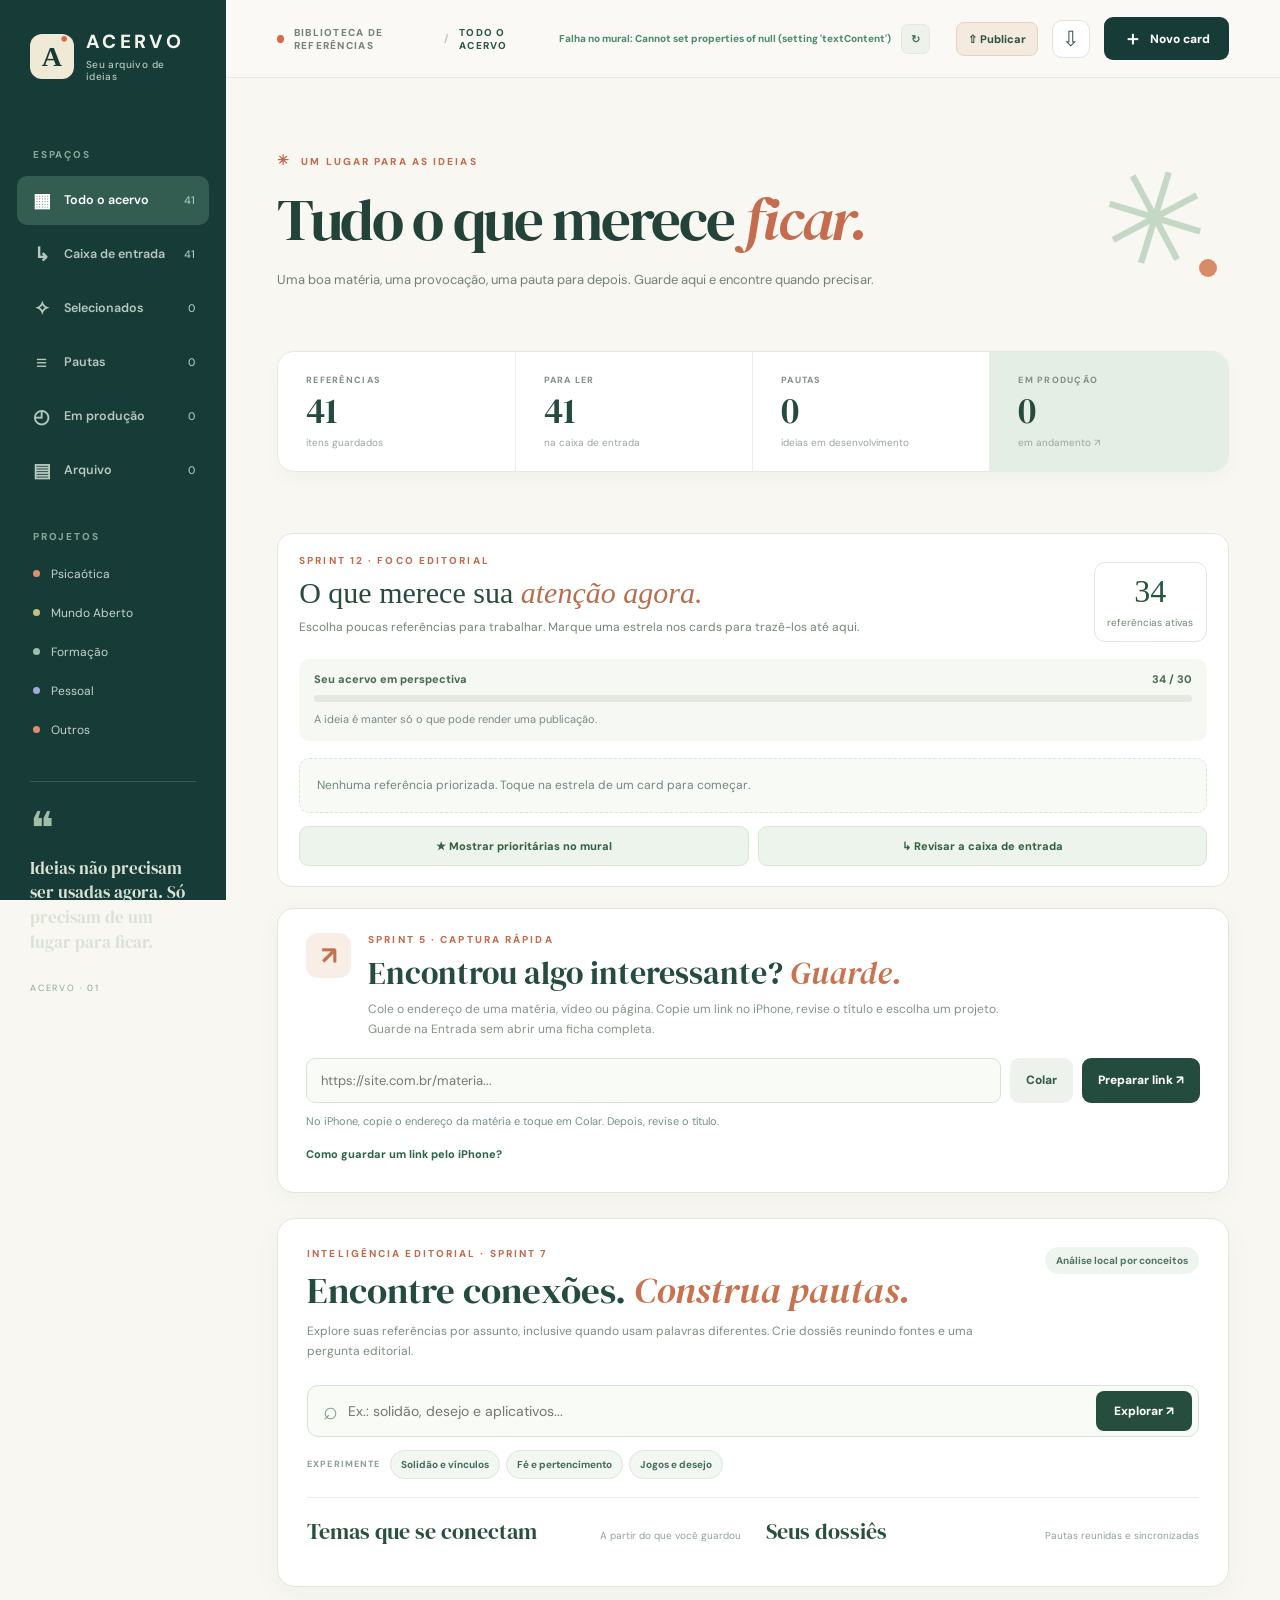
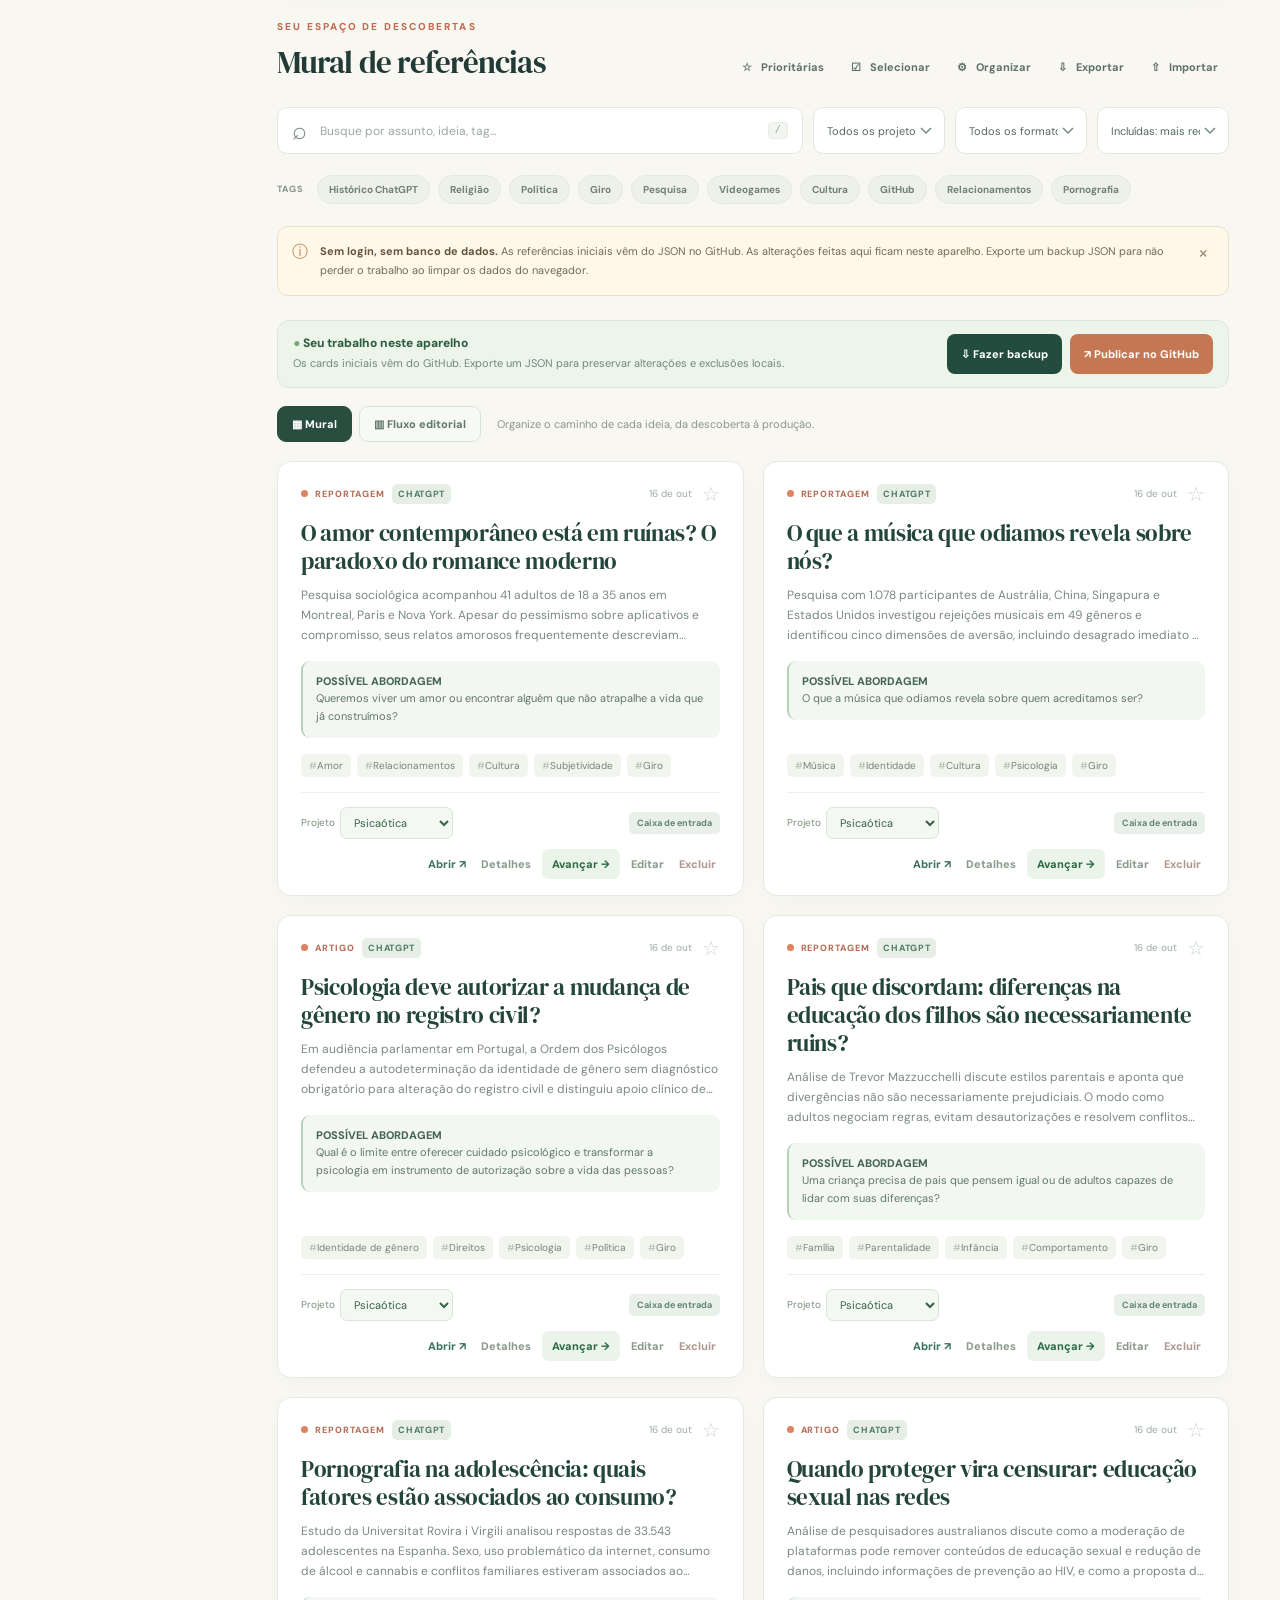
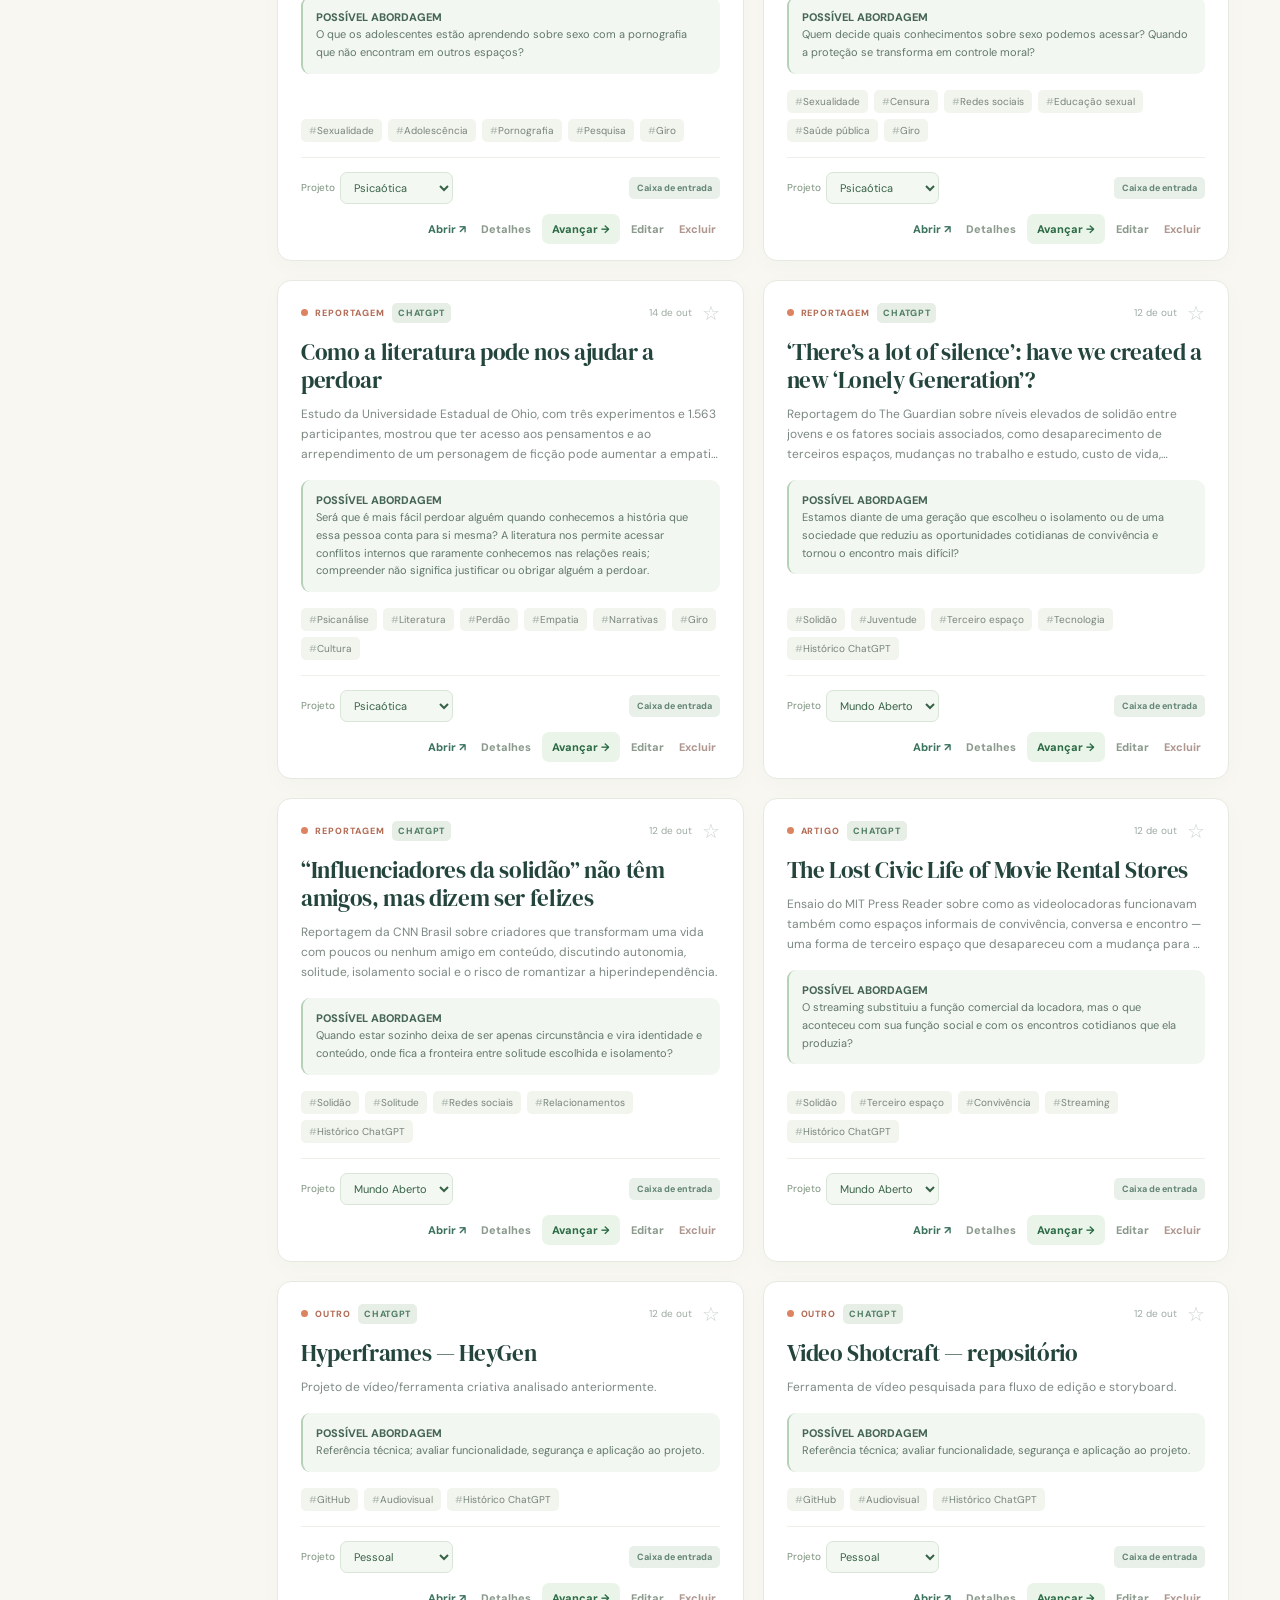
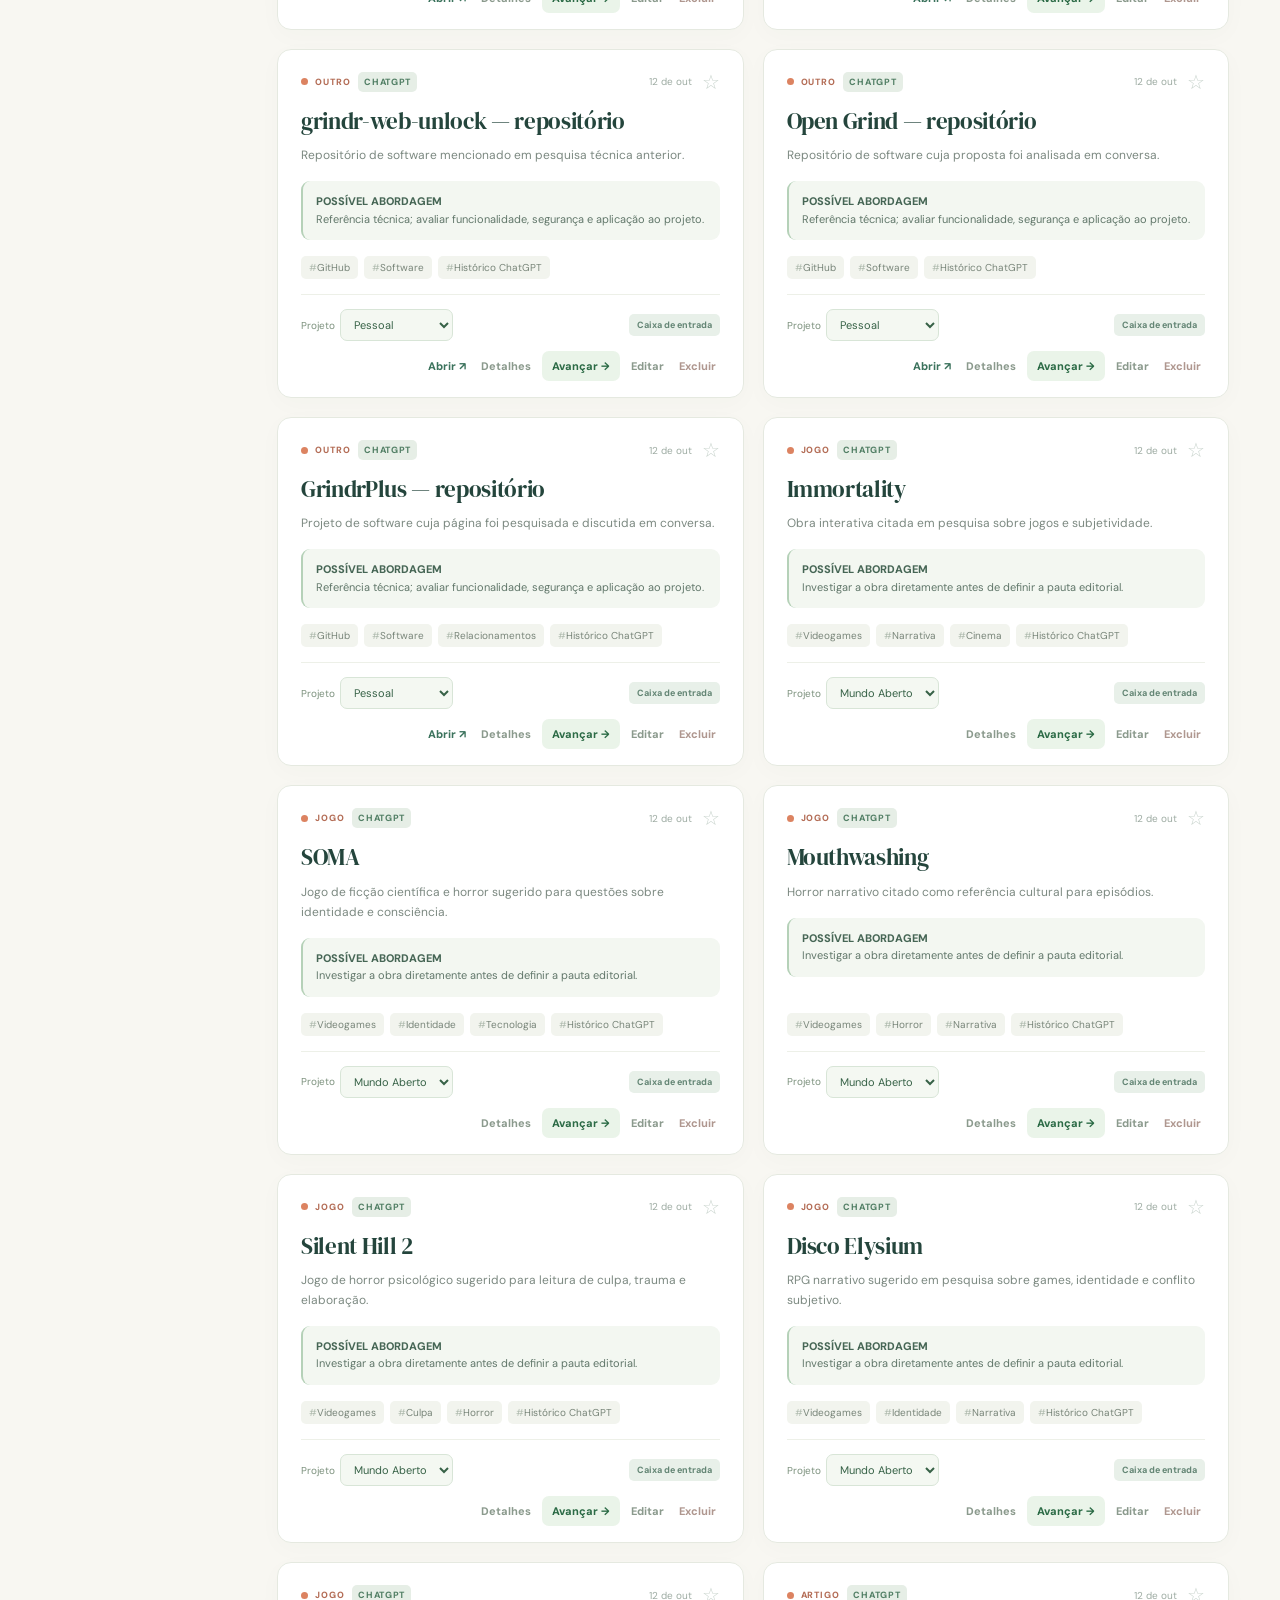
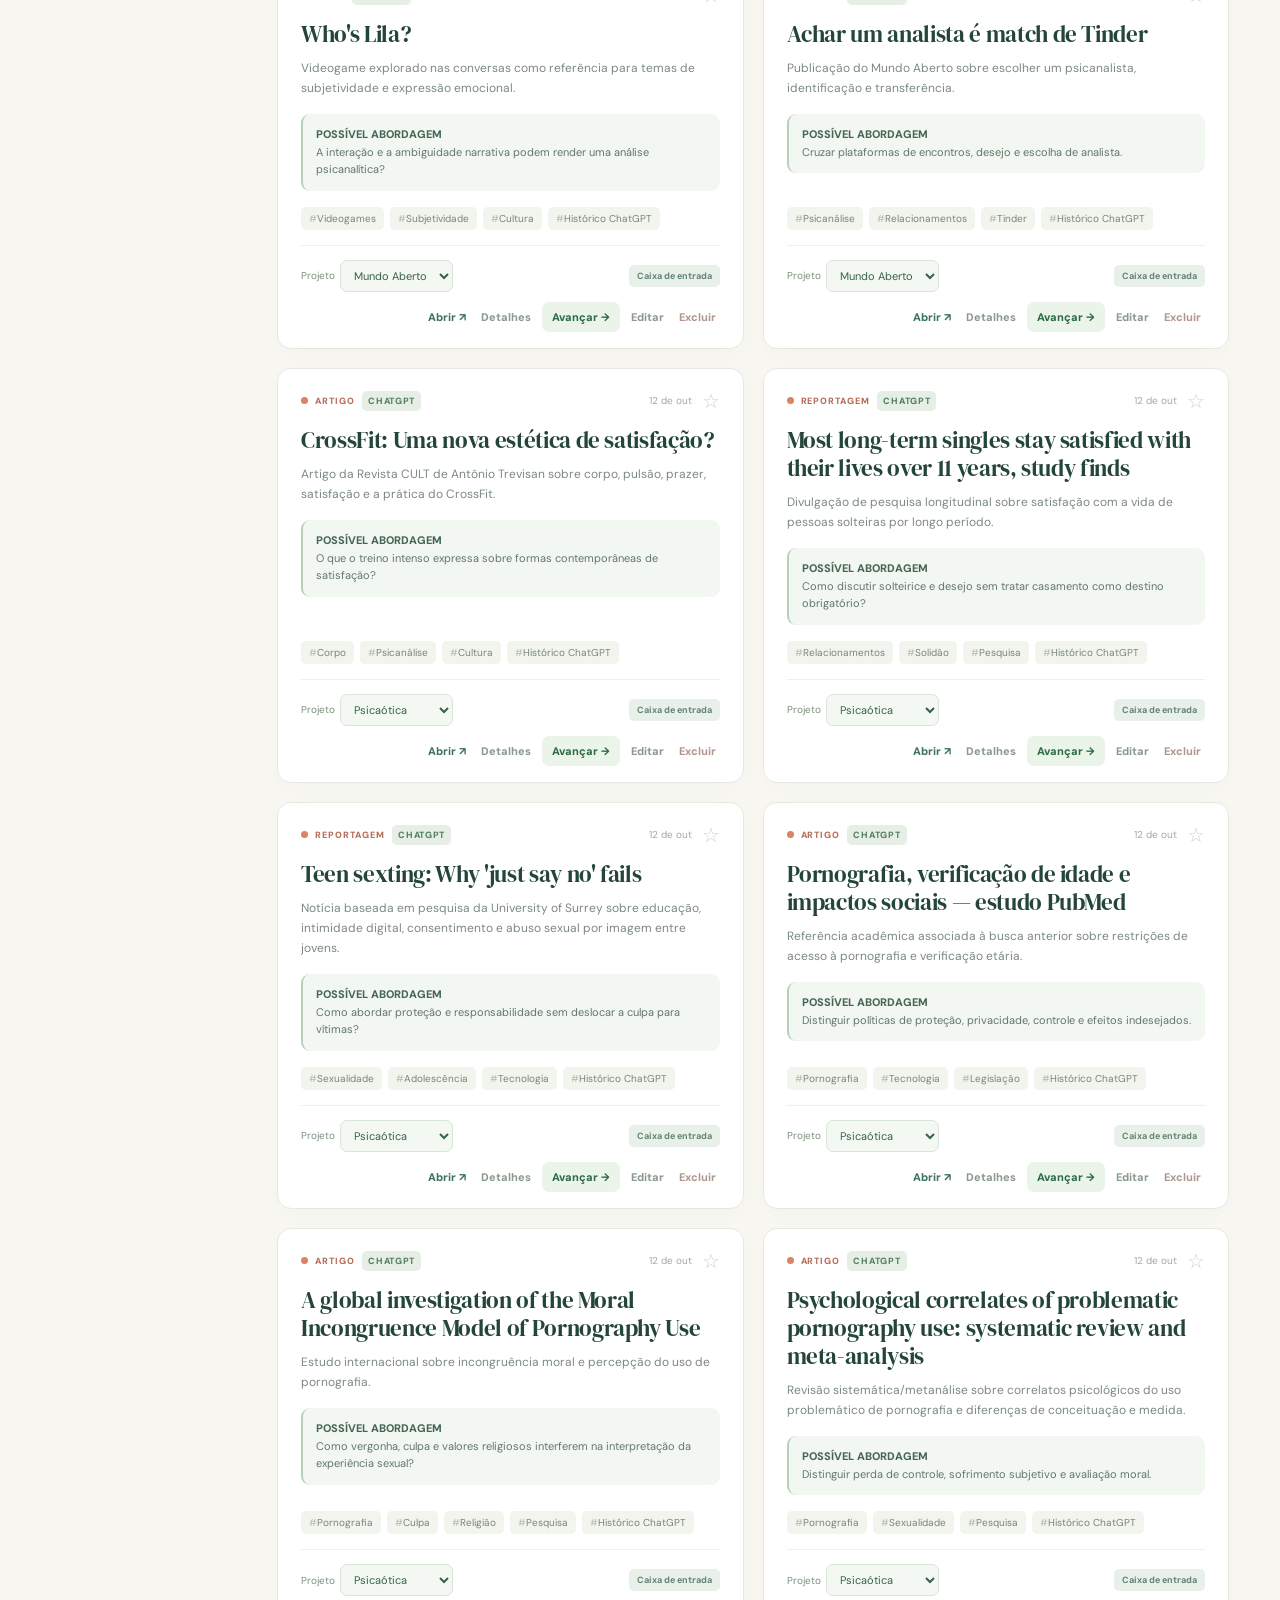
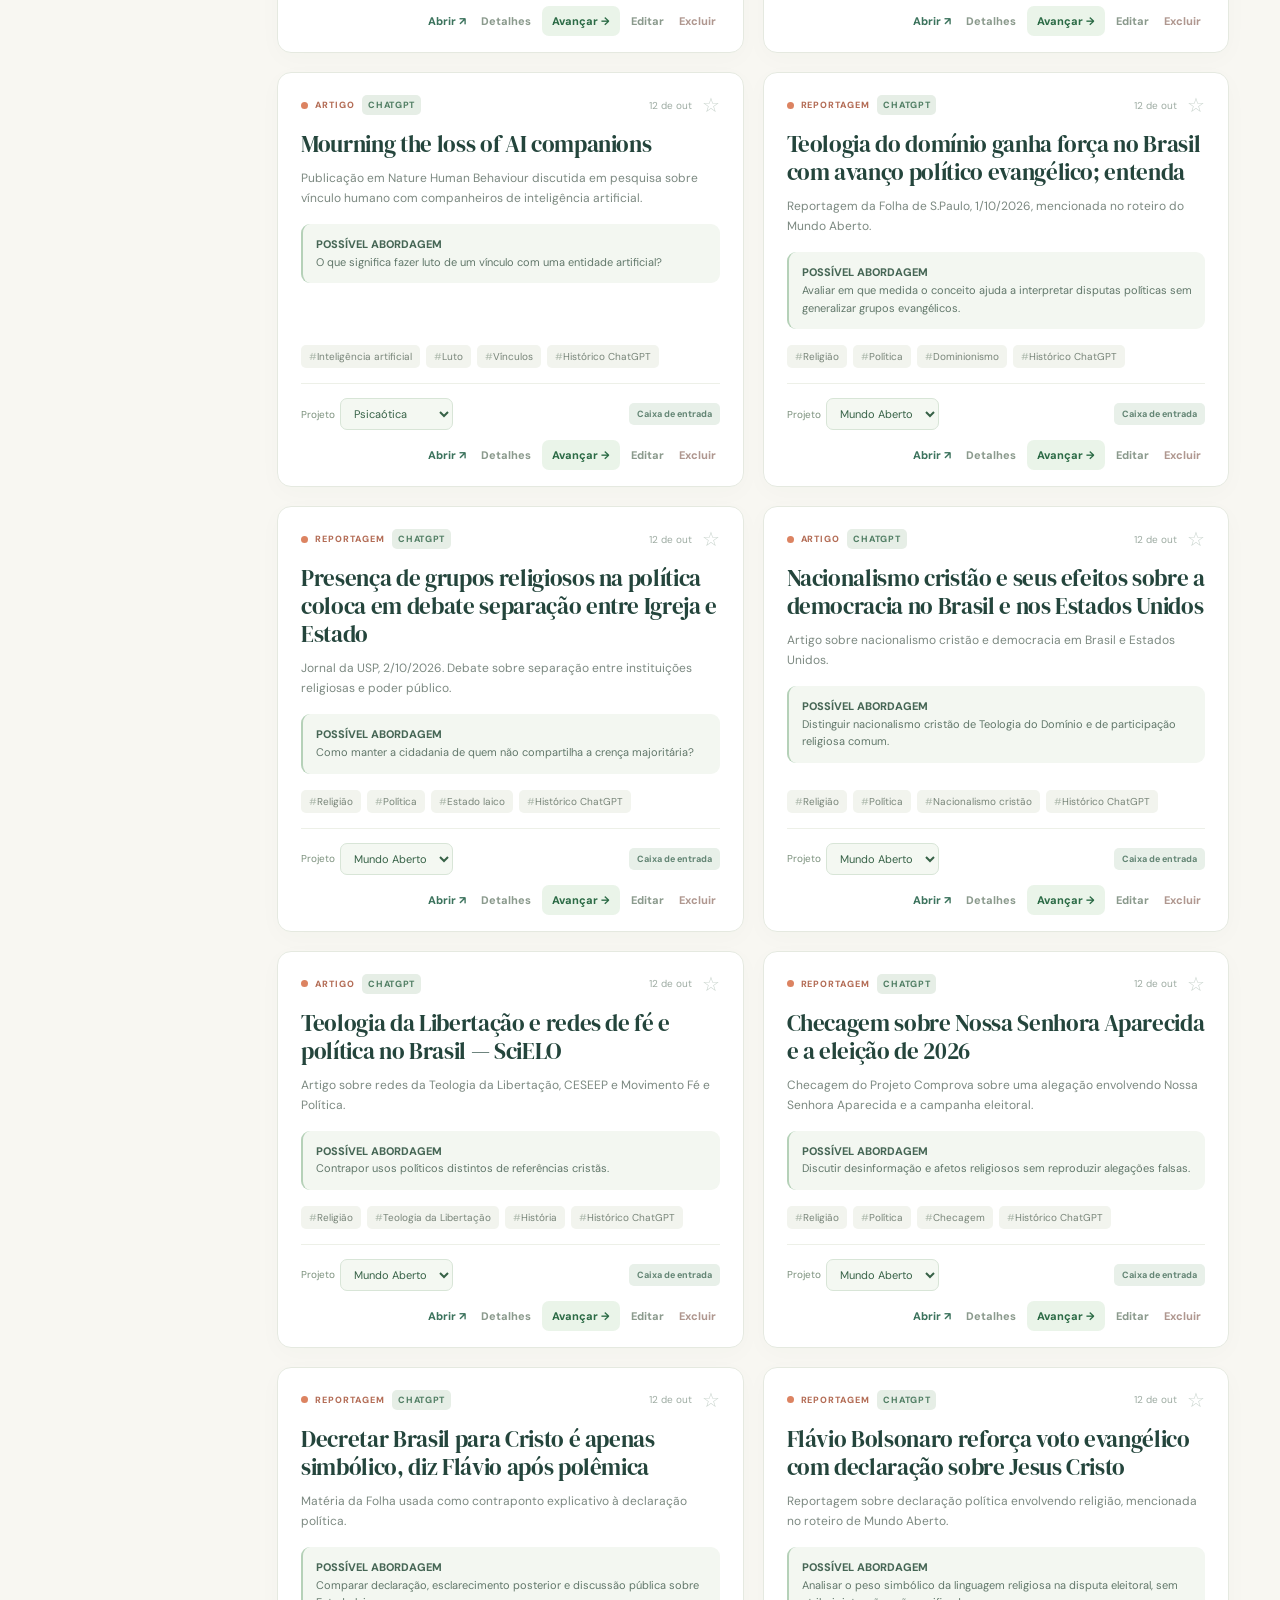
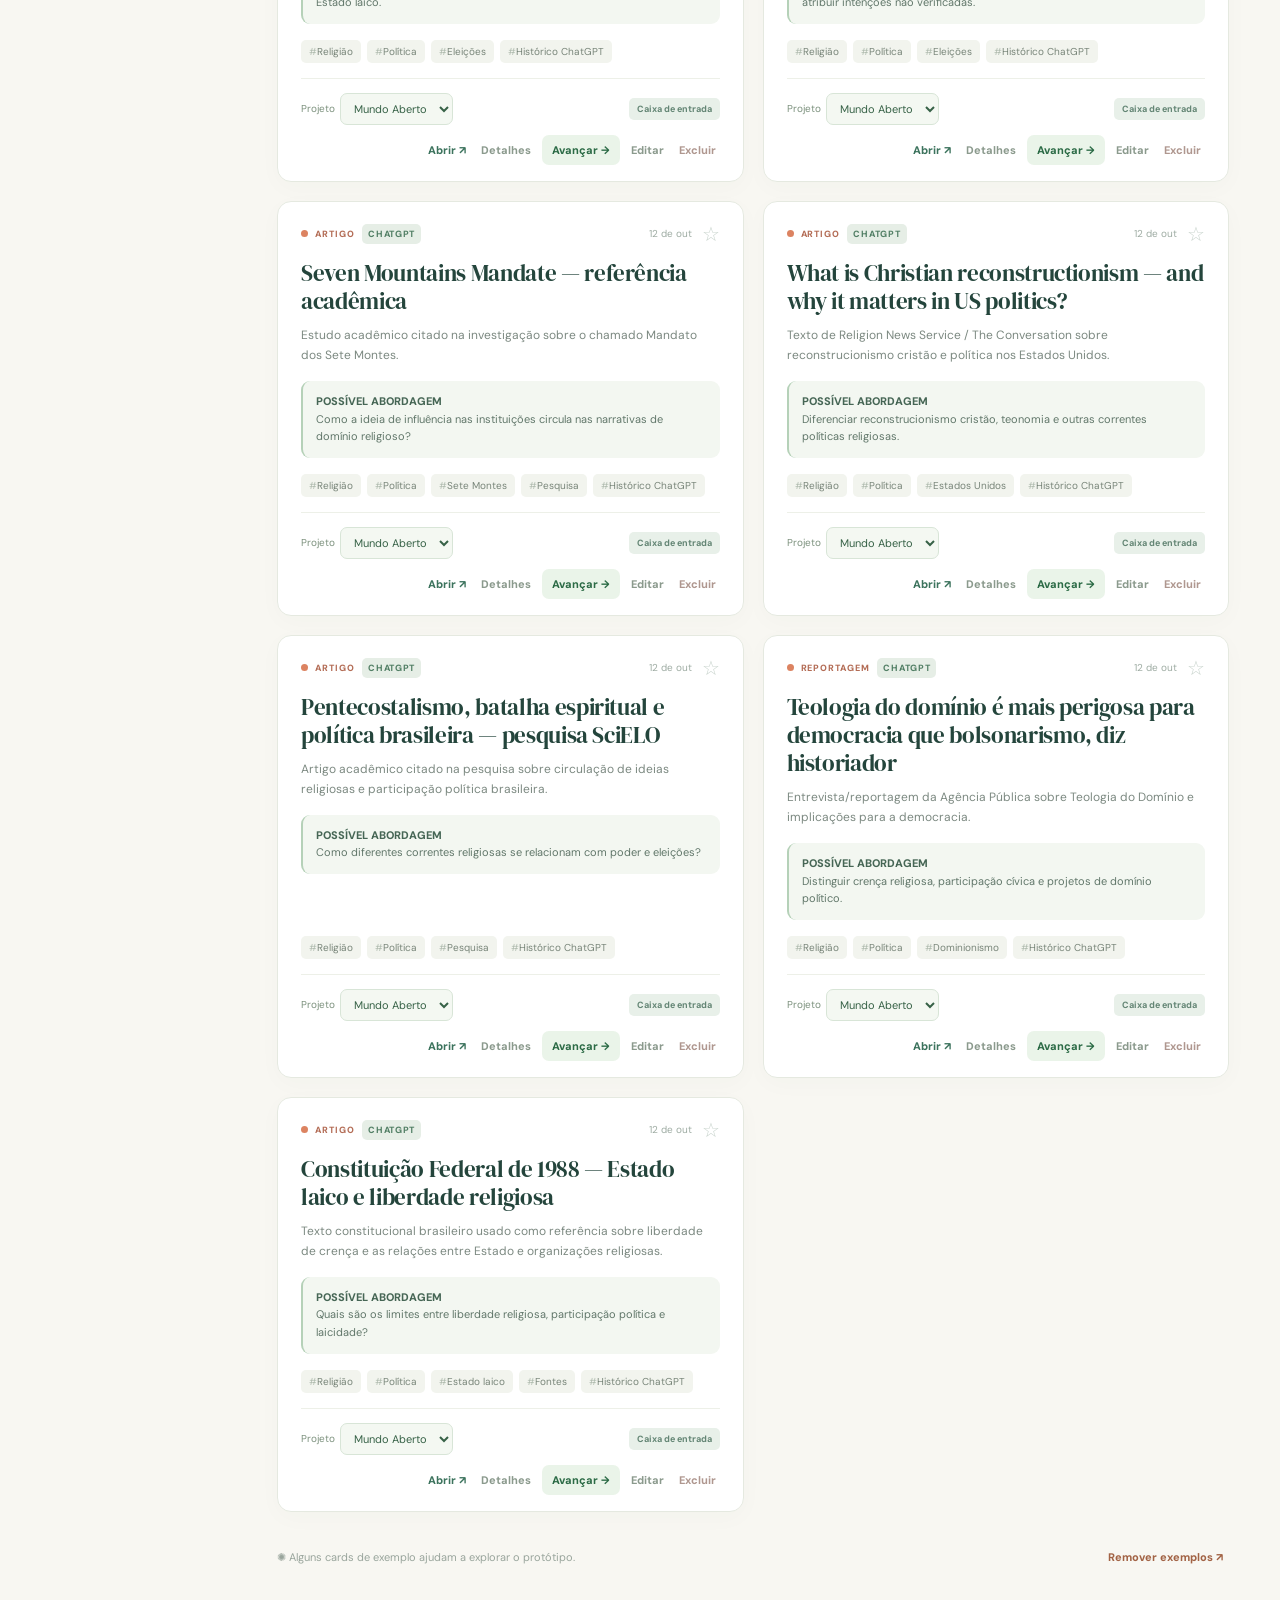
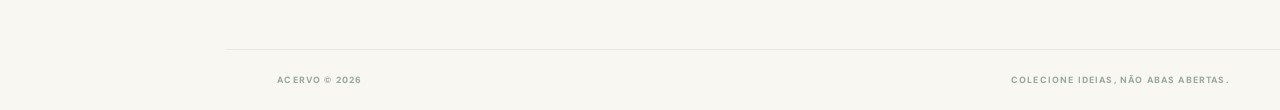
==== commit e2c6b2df: "fix(acervo): publicar exclusão persistente e ordem mais recente primeiro, com 41 cards" ====
--- a/index.html
+++ b/index.html
@@ -502,7 +502,7 @@
 }
 </style>
   <!-- Backup inicial embutido: garante os cards mesmo se o pedido a data/cards.json falhar. -->
-  <script type="application/json" id="acervoSeedJSON">{"app":"ACERVO","version":10,"source":"Referências recuperadas e selecionadas de pesquisas anteriores","cards":[{"id":"db12b46f-18e7-5105-b100-9f3ef93a6cf5","title":"Constituição Federal de 1988 — Estado laico e liberdade religiosa","url":"https://www.planalto.gov.br/ccivil_03/constituicao/constituicao.htm","description":"Texto constitucional brasileiro usado como referência sobre liberdade de crença e as relações entre Estado e organizações religiosas.","angle":"Quais são os limites entre liberdade religiosa, participação política e laicidade?","tags":["Religião","Política","Estado laico","Fontes","Histórico ChatGPT"],"project":"Mundo Aberto","type":"Artigo","status":"entrada","favorite":false,"notes":"Fonte primária jurídica; não é uma reportagem.\nRecuperado de pesquisas anteriores no ChatGPT e de documentos de referência. Confira os dados editoriais e a acessibilidade do link antes de publicar.","demo":false,"origin":"chatgpt","createdAt":"2026-10-12T15:23:31.361697Z","updatedAt":"2026-10-12T15:23:31.361697Z"},{"id":"3ed19be5-a1c0-58fa-ae8d-ad678066ee63","title":"Teologia do domínio é mais perigosa para democracia que bolsonarismo, diz historiador","url":"https://apublica.org/2024/03/teologia-do-dominio-e-mais-perigosa-para-democracia-que-bolsonarismo-diz-historiador/","description":"Entrevista/reportagem da Agência Pública sobre Teologia do Domínio e implicações para a democracia.","angle":"Distinguir crença religiosa, participação cívica e projetos de domínio político.","tags":["Religião","Política","Dominionismo","Histórico ChatGPT"],"project":"Mundo Aberto","type":"Reportagem","status":"entrada","favorite":false,"notes":"Recuperado de pesquisas anteriores no ChatGPT e de documentos de referência. Confira os dados editoriais e a acessibilidade do link antes de publicar.","demo":false,"origin":"chatgpt","createdAt":"2026-10-12T15:23:31.361697Z","updatedAt":"2026-10-12T15:23:31.361697Z"},{"id":"c02f36cc-b275-5546-806e-c33138cb882d","title":"Pentecostalismo, batalha espiritual e política brasileira — pesquisa SciELO","url":"https://www.scielo.br/scielo.php?lng=pt&nrm=iso&pid=S2176-87572020000300607&script=sci_arttext&tlng=pt","description":"Artigo acadêmico citado na pesquisa sobre circulação de ideias religiosas e participação política brasileira.","angle":"Como diferentes correntes religiosas se relacionam com poder e eleições?","tags":["Religião","Política","Pesquisa","Histórico ChatGPT"],"project":"Mundo Aberto","type":"Artigo","status":"entrada","favorite":false,"notes":"Título de identificação provisório: conferir o título acadêmico original.\nRecuperado de pesquisas anteriores no ChatGPT e de documentos de referência. Confira os dados editoriais e a acessibilidade do link antes de publicar.","demo":false,"origin":"chatgpt","createdAt":"2026-10-12T15:23:31.361697Z","updatedAt":"2026-10-12T15:23:31.361697Z"},{"id":"3a9b58ac-9a5a-53ee-aa50-75508d0e4ba2","title":"What is Christian reconstructionism — and why it matters in US politics?","url":"https://religionnews.com/2026/01/13/what-is-christian-reconstructionism-%E2%88%92-and-why-it-matters-in-us-politics/","description":"Texto de Religion News Service / The Conversation sobre reconstrucionismo cristão e política nos Estados Unidos.","angle":"Diferenciar reconstrucionismo cristão, teonomia e outras correntes políticas religiosas.","tags":["Religião","Política","Estados Unidos","Histórico ChatGPT"],"project":"Mundo Aberto","type":"Artigo","status":"entrada","favorite":false,"notes":"Recuperado de pesquisas anteriores no ChatGPT e de documentos de referência. Confira os dados editoriais e a acessibilidade do link antes de publicar.","demo":false,"origin":"chatgpt","createdAt":"2026-10-12T15:23:31.361697Z","updatedAt":"2026-10-12T15:23:31.361697Z"},{"id":"d57f4cf5-111b-5365-a5d3-3c240c48df68","title":"Seven Mountains Mandate — referência acadêmica","url":"https://journals.sagepub.com/doi/10.1177/00084298251392087","description":"Estudo acadêmico citado na investigação sobre o chamado Mandato dos Sete Montes.","angle":"Como a ideia de influência nas instituições circula nas narrativas de domínio religioso?","tags":["Religião","Política","Sete Montes","Pesquisa","Histórico ChatGPT"],"project":"Mundo Aberto","type":"Artigo","status":"entrada","favorite":false,"notes":"Título de identificação provisório: conferir o título acadêmico original.\nRecuperado de pesquisas anteriores no ChatGPT e de documentos de referência. Confira os dados editoriais e a acessibilidade do link antes de publicar.","demo":false,"origin":"chatgpt","createdAt":"2026-10-12T15:23:31.361697Z","updatedAt":"2026-10-12T15:23:31.361697Z"},{"id":"7ac02d63-c8fd-553a-9a93-2085f47f7f5b","title":"Flávio Bolsonaro reforça voto evangélico com declaração sobre Jesus Cristo","url":"https://www.infomoney.com.br/politica/decretar-que-o-brasil-e-do-senhor-jesus-cristo-flavio-reforca-voto-evangelico/","description":"Reportagem sobre declaração política envolvendo religião, mencionada no roteiro de Mundo Aberto.","angle":"Analisar o peso simbólico da linguagem religiosa na disputa eleitoral, sem atribuir intenções não verificadas.","tags":["Religião","Política","Eleições","Histórico ChatGPT"],"project":"Mundo Aberto","type":"Reportagem","status":"entrada","favorite":false,"notes":"Recuperado de pesquisas anteriores no ChatGPT e de documentos de referência. Confira os dados editoriais e a acessibilidade do link antes de publicar.","demo":false,"origin":"chatgpt","createdAt":"2026-10-12T15:23:31.361697Z","updatedAt":"2026-10-12T15:23:31.361697Z"},{"id":"835246fb-9d52-51f9-a0ed-b918a53ed67f","title":"Decretar Brasil para Cristo é apenas simbólico, diz Flávio após polêmica","url":"https://www1.folha.uol.com.br/poder/2026/09/decretar-brasil-para-cristo-e-apenas-simbolico-diz-flavio-apos-polemica-de-nossa-senhora.shtml","description":"Matéria da Folha usada como contraponto explicativo à declaração política.","angle":"Comparar declaração, esclarecimento posterior e discussão pública sobre Estado laico.","tags":["Religião","Política","Eleições","Histórico ChatGPT"],"project":"Mundo Aberto","type":"Reportagem","status":"entrada","favorite":false,"notes":"Pode exigir assinatura/paywall.\nRecuperado de pesquisas anteriores no ChatGPT e de documentos de referência. Confira os dados editoriais e a acessibilidade do link antes de publicar.","demo":false,"origin":"chatgpt","createdAt":"2026-10-12T15:23:31.361697Z","updatedAt":"2026-10-12T15:23:31.361697Z"},{"id":"df3b0070-1c26-5c3f-9fec-1b928c69f579","title":"Checagem sobre Nossa Senhora Aparecida e a eleição de 2026","url":"https://noticias.uol.com.br/comprova/ultimas-noticias/2026/09/29/desinformacao-flavio-bolsonaro-padroeira-nossa-senhora-aparecida-eleicoes.ghtm","description":"Checagem do Projeto Comprova sobre uma alegação envolvendo Nossa Senhora Aparecida e a campanha eleitoral.","angle":"Discutir desinformação e afetos religiosos sem reproduzir alegações falsas.","tags":["Religião","Política","Checagem","Histórico ChatGPT"],"project":"Mundo Aberto","type":"Reportagem","status":"entrada","favorite":false,"notes":"Título resumido do item do roteiro; conferir a manchete original.\nRecuperado de pesquisas anteriores no ChatGPT e de documentos de referência. Confira os dados editoriais e a acessibilidade do link antes de publicar.","demo":false,"origin":"chatgpt","createdAt":"2026-10-12T15:23:31.361697Z","updatedAt":"2026-10-12T15:23:31.361697Z"},{"id":"485aeea3-fb96-50cf-9743-299c29bf49af","title":"Teologia da Libertação e redes de fé e política no Brasil — SciELO","url":"https://www.scielo.br/j/rh/a/hmwYFhFcpq8kSpg6yZ9TXvH/?format=html&lang=pt","description":"Artigo sobre redes da Teologia da Libertação, CESEEP e Movimento Fé e Política.","angle":"Contrapor usos políticos distintos de referências cristãs.","tags":["Religião","Teologia da Libertação","História","Histórico ChatGPT"],"project":"Mundo Aberto","type":"Artigo","status":"entrada","favorite":false,"notes":"Título de identificação provisório; conferir original.\nRecuperado de pesquisas anteriores no ChatGPT e de documentos de referência. Confira os dados editoriais e a acessibilidade do link antes de publicar.","demo":false,"origin":"chatgpt","createdAt":"2026-10-12T15:23:31.361697Z","updatedAt":"2026-10-12T15:23:31.361697Z"},{"id":"0eb8e013-e507-5f58-958c-613e65da7727","title":"Nacionalismo cristão e seus efeitos sobre a democracia no Brasil e nos Estados Unidos","url":"https://religiaoepoder.org.br/artigo/nacionalismo-cristao-e-seus-efeitos-sobre-a-democracia-no-brasil-e-nos-estados-unidos","description":"Artigo sobre nacionalismo cristão e democracia em Brasil e Estados Unidos.","angle":"Distinguir nacionalismo cristão de Teologia do Domínio e de participação religiosa comum.","tags":["Religião","Política","Nacionalismo cristão","Histórico ChatGPT"],"project":"Mundo Aberto","type":"Artigo","status":"entrada","favorite":false,"notes":"Recuperado de pesquisas anteriores no ChatGPT e de documentos de referência. Confira os dados editoriais e a acessibilidade do link antes de publicar.","demo":false,"origin":"chatgpt","createdAt":"2026-10-12T15:23:31.361697Z","updatedAt":"2026-10-12T15:23:31.361697Z"},{"id":"05a391df-fec4-5c37-9391-b5404f4c39fd","title":"Presença de grupos religiosos na política coloca em debate separação entre Igreja e Estado","url":"https://jornal.usp.br/noticias/presenca-de-grupos-religiosos-na-politica-coloca-em-debate-separacao-entre-igreja-e-estado/","description":"Jornal da USP, 2/10/2026. Debate sobre separação entre instituições religiosas e poder público.","angle":"Como manter a cidadania de quem não compartilha a crença majoritária?","tags":["Religião","Política","Estado laico","Histórico ChatGPT"],"project":"Mundo Aberto","type":"Reportagem","status":"entrada","favorite":false,"notes":"Recuperado de pesquisas anteriores no ChatGPT e de documentos de referência. Confira os dados editoriais e a acessibilidade do link antes de publicar.","demo":false,"origin":"chatgpt","createdAt":"2026-10-12T15:23:31.361697Z","updatedAt":"2026-10-12T15:23:31.361697Z"},{"id":"6648cd12-e318-5aa9-9fcf-c9ea82c7a69b","title":"Teologia do domínio ganha força no Brasil com avanço político evangélico; entenda","url":"https://www1.folha.uol.com.br/poder/2026/10/teologia-do-dominio-ganha-forca-no-brasil-com-avanco-politico-evangelico-entenda.shtml","description":"Reportagem da Folha de S.Paulo, 1/10/2026, mencionada no roteiro do Mundo Aberto.","angle":"Avaliar em que medida o conceito ajuda a interpretar disputas políticas sem generalizar grupos evangélicos.","tags":["Religião","Política","Dominionismo","Histórico ChatGPT"],"project":"Mundo Aberto","type":"Reportagem","status":"entrada","favorite":false,"notes":"Possível paywall.\nRecuperado de pesquisas anteriores no ChatGPT e de documentos de referência. Confira os dados editoriais e a acessibilidade do link antes de publicar.","demo":false,"origin":"chatgpt","createdAt":"2026-10-12T15:23:31.361697Z","updatedAt":"2026-10-12T15:23:31.361697Z"},{"id":"1b544fad-db81-56be-b166-cc9ee4114637","title":"Mourning the loss of AI companions","url":"https://www.nature.com/articles/s41562-026-02569-3","description":"Publicação em Nature Human Behaviour discutida em pesquisa sobre vínculo humano com companheiros de inteligência artificial.","angle":"O que significa fazer luto de um vínculo com uma entidade artificial?","tags":["Inteligência artificial","Luto","Vínculos","Histórico ChatGPT"],"project":"Psicaótica","type":"Artigo","status":"entrada","favorite":false,"notes":"Recuperado de pesquisas anteriores no ChatGPT e de documentos de referência. Confira os dados editoriais e a acessibilidade do link antes de publicar.","demo":false,"origin":"chatgpt","createdAt":"2026-10-12T15:23:31.361697Z","updatedAt":"2026-10-12T15:23:31.361697Z"},{"id":"698d45ec-6ca1-5e66-bdda-c74a150f32a1","title":"Psychological correlates of problematic pornography use: systematic review and meta-analysis","url":"https://pmc.ncbi.nlm.nih.gov/articles/PMC13546883/","description":"Revisão sistemática/metanálise sobre correlatos psicológicos do uso problemático de pornografia e diferenças de conceituação e medida.","angle":"Distinguir perda de controle, sofrimento subjetivo e avaliação moral.","tags":["Pornografia","Sexualidade","Pesquisa","Histórico ChatGPT"],"project":"Psicaótica","type":"Artigo","status":"entrada","favorite":false,"notes":"Recuperado de pesquisas anteriores no ChatGPT e de documentos de referência. Confira os dados editoriais e a acessibilidade do link antes de publicar.","demo":false,"origin":"chatgpt","createdAt":"2026-10-12T15:23:31.361697Z","updatedAt":"2026-10-12T15:23:31.361697Z"},{"id":"89cde36b-6ea7-5e06-956b-ec241d4482d1","title":"A global investigation of the Moral Incongruence Model of Pornography Use","url":"https://pmc.ncbi.nlm.nih.gov/articles/PMC13371739/","description":"Estudo internacional sobre incongruência moral e percepção do uso de pornografia.","angle":"Como vergonha, culpa e valores religiosos interferem na interpretação da experiência sexual?","tags":["Pornografia","Culpa","Religião","Pesquisa","Histórico ChatGPT"],"project":"Psicaótica","type":"Artigo","status":"entrada","favorite":false,"notes":"Recuperado de pesquisas anteriores no ChatGPT e de documentos de referência. Confira os dados editoriais e a acessibilidade do link antes de publicar.","demo":false,"origin":"chatgpt","createdAt":"2026-10-12T15:23:31.361697Z","updatedAt":"2026-10-12T15:23:31.361697Z"},{"id":"f73db9ab-ef1d-549d-9ceb-b7c9e31e6d9f","title":"Pornografia, verificação de idade e impactos sociais — estudo PubMed","url":"https://pubmed.ncbi.nlm.nih.gov/42545457/","description":"Referência acadêmica associada à busca anterior sobre restrições de acesso à pornografia e verificação etária.","angle":"Distinguir políticas de proteção, privacidade, controle e efeitos indesejados.","tags":["Pornografia","Tecnologia","Legislação","Histórico ChatGPT"],"project":"Psicaótica","type":"Artigo","status":"entrada","favorite":false,"notes":"Título provisório: consultar o registro PubMed para confirmar o objeto exato do estudo.\nRecuperado de pesquisas anteriores no ChatGPT e de documentos de referência. Confira os dados editoriais e a acessibilidade do link antes de publicar.","demo":false,"origin":"chatgpt","createdAt":"2026-10-12T15:23:31.361697Z","updatedAt":"2026-10-12T15:23:31.361697Z"},{"id":"c491d9be-c0fc-568a-80b1-779613fedaa5","title":"Teen sexting: Why 'just say no' fails","url":"https://phys.org/news/2026-10-teen-sexting.html","description":"Notícia baseada em pesquisa da University of Surrey sobre educação, intimidade digital, consentimento e abuso sexual por imagem entre jovens.","angle":"Como abordar proteção e responsabilidade sem deslocar a culpa para vítimas?","tags":["Sexualidade","Adolescência","Tecnologia","Histórico ChatGPT"],"project":"Psicaótica","type":"Reportagem","status":"entrada","favorite":false,"notes":"Recuperado de pesquisas anteriores no ChatGPT e de documentos de referência. Confira os dados editoriais e a acessibilidade do link antes de publicar.","demo":false,"origin":"chatgpt","createdAt":"2026-10-12T15:23:31.361697Z","updatedAt":"2026-10-12T15:23:31.361697Z"},{"id":"957d93e3-b3e6-55a3-a542-367b0777fdd7","title":"Most long-term singles stay satisfied with their lives over 11 years, study finds","url":"https://www.psypost.org/most-long-term-singles-stay-satisfied-with-their-lives-over-11-years-study-finds/","description":"Divulgação de pesquisa longitudinal sobre satisfação com a vida de pessoas solteiras por longo período.","angle":"Como discutir solteirice e desejo sem tratar casamento como destino obrigatório?","tags":["Relacionamentos","Solidão","Pesquisa","Histórico ChatGPT"],"project":"Psicaótica","type":"Reportagem","status":"entrada","favorite":false,"notes":"Recuperado de pesquisas anteriores no ChatGPT e de documentos de referência. Confira os dados editoriais e a acessibilidade do link antes de publicar.","demo":false,"origin":"chatgpt","createdAt":"2026-10-12T15:23:31.361697Z","updatedAt":"2026-10-12T15:23:31.361697Z"},{"id":"7940e9ac-1137-5681-a077-cc2598eec924","title":"CrossFit: Uma nova estética de satisfação?","url":"https://revistacult.uol.com.br/home/crossfit-uma-nova-estetica-de-satisfacao/","description":"Artigo da Revista CULT de Antônio Trevisan sobre corpo, pulsão, prazer, satisfação e a prática do CrossFit.","angle":"O que o treino intenso expressa sobre formas contemporâneas de satisfação?","tags":["Corpo","Psicanálise","Cultura","Histórico ChatGPT"],"project":"Psicaótica","type":"Artigo","status":"entrada","favorite":false,"notes":"Recuperado de pesquisas anteriores no ChatGPT e de documentos de referência. Confira os dados editoriais e a acessibilidade do link antes de publicar.","demo":false,"origin":"chatgpt","createdAt":"2026-10-12T15:23:31.361697Z","updatedAt":"2026-10-12T15:23:31.361697Z"},{"id":"256fb7d4-5381-567e-9473-50ffc7cbb871","title":"Achar um analista é match de Tinder","url":"https://mundoaberto.substack.com/p/achar-um-analista-e-match-de-tinder","description":"Publicação do Mundo Aberto sobre escolher um psicanalista, identificação e transferência.","angle":"Cruzar plataformas de encontros, desejo e escolha de analista.","tags":["Psicanálise","Relacionamentos","Tinder","Histórico ChatGPT"],"project":"Mundo Aberto","type":"Artigo","status":"entrada","favorite":false,"notes":"Publicação autoral recuperada de pesquisa anterior; já pode estar publicada.\nRecuperado de pesquisas anteriores no ChatGPT e de documentos de referência. Confira os dados editoriais e a acessibilidade do link antes de publicar.","demo":false,"origin":"chatgpt","createdAt":"2026-10-12T15:23:31.361697Z","updatedAt":"2026-10-12T15:23:31.361697Z"},{"id":"118b5942-e1a8-595a-b0ad-4765ca07eb8e","title":"Who's Lila?","url":"https://store.steampowered.com/app/1697700/Whos_Lila/","description":"Videogame explorado nas conversas como referência para temas de subjetividade e expressão emocional.","angle":"A interação e a ambiguidade narrativa podem render uma análise psicanalítica?","tags":["Videogames","Subjetividade","Cultura","Histórico ChatGPT"],"project":"Mundo Aberto","type":"Jogo","status":"entrada","favorite":false,"notes":"Recuperado de pesquisas anteriores no ChatGPT e de documentos de referência. Confira os dados editoriais e a acessibilidade do link antes de publicar.","demo":false,"origin":"chatgpt","createdAt":"2026-10-12T15:23:31.361697Z","updatedAt":"2026-10-12T15:23:31.361697Z"},{"id":"e17bfa01-b282-5ebe-897f-16a6b9e2577f","title":"Disco Elysium","url":"","description":"RPG narrativo sugerido em pesquisa sobre games, identidade e conflito subjetivo.","angle":"Investigar a obra diretamente antes de definir a pauta editorial.","tags":["Videogames","Identidade","Narrativa","Histórico ChatGPT"],"project":"Mundo Aberto","type":"Jogo","status":"entrada","favorite":false,"notes":"Título recuperado de recomendações em conversa; link específico não foi preservado.\nRecuperado de pesquisas anteriores no ChatGPT e de documentos de referência. Confira os dados editoriais e a acessibilidade do link antes de publicar.","demo":false,"origin":"chatgpt","createdAt":"2026-10-12T15:23:31.361697Z","updatedAt":"2026-10-12T15:23:31.361697Z"},{"id":"1ee6b4bc-2229-57d3-a1b3-927ef49d20b0","title":"Silent Hill 2","url":"","description":"Jogo de horror psicológico sugerido para leitura de culpa, trauma e elaboração.","angle":"Investigar a obra diretamente antes de definir a pauta editorial.","tags":["Videogames","Culpa","Horror","Histórico ChatGPT"],"project":"Mundo Aberto","type":"Jogo","status":"entrada","favorite":false,"notes":"Título recuperado de recomendações em conversa; link específico não foi preservado.\nRecuperado de pesquisas anteriores no ChatGPT e de documentos de referência. Confira os dados editoriais e a acessibilidade do link antes de publicar.","demo":false,"origin":"chatgpt","createdAt":"2026-10-12T15:23:31.361697Z","updatedAt":"2026-10-12T15:23:31.361697Z"},{"id":"1cf40435-9278-559e-ae56-5dd78c8d783a","title":"Mouthwashing","url":"","description":"Horror narrativo citado como referência cultural para episódios.","angle":"Investigar a obra diretamente antes de definir a pauta editorial.","tags":["Videogames","Horror","Narrativa","Histórico ChatGPT"],"project":"Mundo Aberto","type":"Jogo","status":"entrada","favorite":false,"notes":"Título recuperado de recomendações em conversa; link específico não foi preservado.\nRecuperado de pesquisas anteriores no ChatGPT e de documentos de referência. Confira os dados editoriais e a acessibilidade do link antes de publicar.","demo":false,"origin":"chatgpt","createdAt":"2026-10-12T15:23:31.361697Z","updatedAt":"2026-10-12T15:23:31.361697Z"},{"id":"2525da1e-c323-511d-9d22-0d29d44dddea","title":"SOMA","url":"","description":"Jogo de ficção científica e horror sugerido para questões sobre identidade e consciência.","angle":"Investigar a obra diretamente antes de definir a pauta editorial.","tags":["Videogames","Identidade","Tecnologia","Histórico ChatGPT"],"project":"Mundo Aberto","type":"Jogo","status":"entrada","favorite":false,"notes":"Título recuperado de recomendações em conversa; link específico não foi preservado.\nRecuperado de pesquisas anteriores no ChatGPT e de documentos de referência. Confira os dados editoriais e a acessibilidade do link antes de publicar.","demo":false,"origin":"chatgpt","createdAt":"2026-10-12T15:23:31.361697Z","updatedAt":"2026-10-12T15:23:31.361697Z"},{"id":"6be476ba-83fe-5908-8d5b-270cedb9af88","title":"Immortality","url":"","description":"Obra interativa citada em pesquisa sobre jogos e subjetividade.","angle":"Investigar a obra diretamente antes de definir a pauta editorial.","tags":["Videogames","Narrativa","Cinema","Histórico ChatGPT"],"project":"Mundo Aberto","type":"Jogo","status":"entrada","favorite":false,"notes":"Título recuperado de recomendações em conversa; link específico não foi preservado.\nRecuperado de pesquisas anteriores no ChatGPT e de documentos de referência. Confira os dados editoriais e a acessibilidade do link antes de publicar.","demo":false,"origin":"chatgpt","createdAt":"2026-10-12T15:23:31.361697Z","updatedAt":"2026-10-12T15:23:31.361697Z"},{"id":"d3c5183f-768d-52a2-aa3f-341e1e3ef263","title":"GrindrPlus — repositório","url":"https://github.com/ElJaviLuki/GrindrPlus","description":"Projeto de software cuja página foi pesquisada e discutida em conversa.","angle":"Referência técnica; avaliar funcionalidade, segurança e aplicação ao projeto.","tags":["GitHub","Software","Relacionamentos","Histórico ChatGPT"],"project":"Pessoal","type":"Outro","status":"entrada","favorite":false,"notes":"Registro de pesquisa técnica anterior, não é endosso ao software.\nRecuperado de pesquisas anteriores no ChatGPT e de documentos de referência. Confira os dados editoriais e a acessibilidade do link antes de publicar.","demo":false,"origin":"chatgpt","createdAt":"2026-10-12T15:23:31.361697Z","updatedAt":"2026-10-12T15:23:31.361697Z"},{"id":"a014076d-c6e9-5fc2-9660-85b821938482","title":"Open Grind — repositório","url":"https://git.opengrind.org/open-grind/open-grind","description":"Repositório de software cuja proposta foi analisada em conversa.","angle":"Referência técnica; avaliar funcionalidade, segurança e aplicação ao projeto.","tags":["GitHub","Software","Histórico ChatGPT"],"project":"Pessoal","type":"Outro","status":"entrada","favorite":false,"notes":"Registro de pesquisa técnica anterior, não é endosso ao software.\nRecuperado de pesquisas anteriores no ChatGPT e de documentos de referência. Confira os dados editoriais e a acessibilidade do link antes de publicar.","demo":false,"origin":"chatgpt","createdAt":"2026-10-12T15:23:31.361697Z","updatedAt":"2026-10-12T15:23:31.361697Z"},{"id":"b8bc0f88-4c83-5df9-9987-addb80339e03","title":"grindr-web-unlock — repositório","url":"https://github.com/VityaSchel/grindr-web-unlock","description":"Repositório de software mencionado em pesquisa técnica anterior.","angle":"Referência técnica; avaliar funcionalidade, segurança e aplicação ao projeto.","tags":["GitHub","Software","Histórico ChatGPT"],"project":"Pessoal","type":"Outro","status":"entrada","favorite":false,"notes":"Registro de pesquisa técnica anterior, não é endosso ao software.\nRecuperado de pesquisas anteriores no ChatGPT e de documentos de referência. Confira os dados editoriais e a acessibilidade do link antes de publicar.","demo":false,"origin":"chatgpt","createdAt":"2026-10-12T15:23:31.361697Z","updatedAt":"2026-10-12T15:23:31.361697Z"},{"id":"f953be4d-81cc-5d8c-b792-25586d2f34fe","title":"Video Shotcraft — repositório","url":"https://github.com/Vincentwei1021/video-shotcraft","description":"Ferramenta de vídeo pesquisada para fluxo de edição e storyboard.","angle":"Referência técnica; avaliar funcionalidade, segurança e aplicação ao projeto.","tags":["GitHub","Audiovisual","Histórico ChatGPT"],"project":"Pessoal","type":"Outro","status":"entrada","favorite":false,"notes":"Registro de pesquisa técnica anterior, não é endosso ao software.\nRecuperado de pesquisas anteriores no ChatGPT e de documentos de referência. Confira os dados editoriais e a acessibilidade do link antes de publicar.","demo":false,"origin":"chatgpt","createdAt":"2026-10-12T15:23:31.361697Z","updatedAt":"2026-10-12T15:23:31.361697Z"},{"id":"417a4baf-3944-548f-9efc-7df86681a7e5","title":"Hyperframes — HeyGen","url":"https://github.com/heygen-com/hyperframes","description":"Projeto de vídeo/ferramenta criativa analisado anteriormente.","angle":"Referência técnica; avaliar funcionalidade, segurança e aplicação ao projeto.","tags":["GitHub","Audiovisual","Histórico ChatGPT"],"project":"Pessoal","type":"Outro","status":"entrada","favorite":false,"notes":"Registro de pesquisa técnica anterior, não é endosso ao software.\nRecuperado de pesquisas anteriores no ChatGPT e de documentos de referência. Confira os dados editoriais e a acessibilidade do link antes de publicar.","demo":false,"origin":"chatgpt","createdAt":"2026-10-12T15:23:31.361697Z","updatedAt":"2026-10-12T15:23:31.361697Z"},{"id":"c6b4f8a1-8d7e-4b53-9f21-0e7a6c5d4b31","title":"The Lost Civic Life of Movie Rental Stores","url":"https://thereader.mitpress.mit.edu/the-lost-civic-life-of-movie-rental-stores/","description":"Ensaio do MIT Press Reader sobre como as videolocadoras funcionavam também como espaços informais de convivência, conversa e encontro — uma forma de terceiro espaço que desapareceu com a mudança para o streaming.","angle":"O streaming substituiu a função comercial da locadora, mas o que aconteceu com sua função social e com os encontros cotidianos que ela produzia?","tags":["Solidão","Terceiro espaço","Convivência","Streaming","Histórico ChatGPT"],"project":"Mundo Aberto","type":"Artigo","status":"entrada","favorite":false,"notes":"Separada para o episódio do Mundo Aberto sobre solidão contemporânea, terceiros espaços e transformação da convivência.","demo":false,"origin":"chatgpt","createdAt":"2026-10-12T16:45:05Z","updatedAt":"2026-10-12T16:45:05Z"},{"id":"7f2a1d98-3c64-4e5b-a871-9b0c2d3e4f56","title":"“Influenciadores da solidão” não têm amigos, mas dizem ser felizes","url":"https://www.cnnbrasil.com.br/saude/influenciadores-da-solidao-nao-tem-amigos-mas-dizem-ser-felizes/","description":"Reportagem da CNN Brasil sobre criadores que transformam uma vida com poucos ou nenhum amigo em conteúdo, discutindo autonomia, solitude, isolamento social e o risco de romantizar a hiperindependência.","angle":"Quando estar sozinho deixa de ser apenas circunstância e vira identidade e conteúdo, onde fica a fronteira entre solitude escolhida e isolamento?","tags":["Solidão","Solitude","Redes sociais","Relacionamentos","Histórico ChatGPT"],"project":"Mundo Aberto","type":"Reportagem","status":"entrada","favorite":false,"notes":"Separada para o episódio do Mundo Aberto sobre solidão contemporânea, junto às pautas de terceiros espaços e Lonely Generation.","demo":false,"origin":"chatgpt","createdAt":"2026-10-12T16:45:05Z","updatedAt":"2026-10-12T16:45:05Z"},{"id":"a3d9e7c2-5b18-4f60-8a42-6c1d0e9f7b35","title":"‘There’s a lot of silence’: have we created a new ‘Lonely Generation’?","url":"https://www.theguardian.com/society/ng-interactive/2026/oct/04/young-generation-lonely-silence","description":"Reportagem do The Guardian sobre níveis elevados de solidão entre jovens e os fatores sociais associados, como desaparecimento de terceiros espaços, mudanças no trabalho e estudo, custo de vida, pandemia e mediação tecnológica das relações.","angle":"Estamos diante de uma geração que escolheu o isolamento ou de uma sociedade que reduziu as oportunidades cotidianas de convivência e tornou o encontro mais difícil?","tags":["Solidão","Juventude","Terceiro espaço","Tecnologia","Histórico ChatGPT"],"project":"Mundo Aberto","type":"Reportagem","status":"entrada","favorite":false,"notes":"Separada para fechar o episódio do Mundo Aberto sobre solidão contemporânea e conectar os casos individuais às mudanças estruturais da vida social.","demo":false,"origin":"chatgpt","createdAt":"2026-10-12T16:45:05Z","updatedAt":"2026-10-12T16:45:05Z"}]}</script>
+  <script type="application/json" id="acervoSeedJSON">{"app":"ACERVO","version":12,"source":"Referências recuperadas e selecionadas de pesquisas anteriores","cards":[{"id":"db12b46f-18e7-5105-b100-9f3ef93a6cf5","title":"Constituição Federal de 1988 — Estado laico e liberdade religiosa","url":"https://www.planalto.gov.br/ccivil_03/constituicao/constituicao.htm","description":"Texto constitucional brasileiro usado como referência sobre liberdade de crença e as relações entre Estado e organizações religiosas.","angle":"Quais são os limites entre liberdade religiosa, participação política e laicidade?","tags":["Religião","Política","Estado laico","Fontes","Histórico ChatGPT"],"project":"Mundo Aberto","type":"Artigo","status":"entrada","favorite":false,"notes":"Fonte primária jurídica; não é uma reportagem.\nRecuperado de pesquisas anteriores no ChatGPT e de documentos de referência. Confira os dados editoriais e a acessibilidade do link antes de publicar.","demo":false,"origin":"chatgpt","createdAt":"2026-10-12T15:23:31.361697Z","updatedAt":"2026-10-12T15:23:31.361697Z"},{"id":"3ed19be5-a1c0-58fa-ae8d-ad678066ee63","title":"Teologia do domínio é mais perigosa para democracia que bolsonarismo, diz historiador","url":"https://apublica.org/2024/03/teologia-do-dominio-e-mais-perigosa-para-democracia-que-bolsonarismo-diz-historiador/","description":"Entrevista/reportagem da Agência Pública sobre Teologia do Domínio e implicações para a democracia.","angle":"Distinguir crença religiosa, participação cívica e projetos de domínio político.","tags":["Religião","Política","Dominionismo","Histórico ChatGPT"],"project":"Mundo Aberto","type":"Reportagem","status":"entrada","favorite":false,"notes":"Recuperado de pesquisas anteriores no ChatGPT e de documentos de referência. Confira os dados editoriais e a acessibilidade do link antes de publicar.","demo":false,"origin":"chatgpt","createdAt":"2026-10-12T15:23:31.361697Z","updatedAt":"2026-10-12T15:23:31.361697Z"},{"id":"c02f36cc-b275-5546-806e-c33138cb882d","title":"Pentecostalismo, batalha espiritual e política brasileira — pesquisa SciELO","url":"https://www.scielo.br/scielo.php?lng=pt&nrm=iso&pid=S2176-87572020000300607&script=sci_arttext&tlng=pt","description":"Artigo acadêmico citado na pesquisa sobre circulação de ideias religiosas e participação política brasileira.","angle":"Como diferentes correntes religiosas se relacionam com poder e eleições?","tags":["Religião","Política","Pesquisa","Histórico ChatGPT"],"project":"Mundo Aberto","type":"Artigo","status":"entrada","favorite":false,"notes":"Título de identificação provisório: conferir o título acadêmico original.\nRecuperado de pesquisas anteriores no ChatGPT e de documentos de referência. Confira os dados editoriais e a acessibilidade do link antes de publicar.","demo":false,"origin":"chatgpt","createdAt":"2026-10-12T15:23:31.361697Z","updatedAt":"2026-10-12T15:23:31.361697Z"},{"id":"3a9b58ac-9a5a-53ee-aa50-75508d0e4ba2","title":"What is Christian reconstructionism — and why it matters in US politics?","url":"https://religionnews.com/2026/01/13/what-is-christian-reconstructionism-%E2%88%92-and-why-it-matters-in-us-politics/","description":"Texto de Religion News Service / The Conversation sobre reconstrucionismo cristão e política nos Estados Unidos.","angle":"Diferenciar reconstrucionismo cristão, teonomia e outras correntes políticas religiosas.","tags":["Religião","Política","Estados Unidos","Histórico ChatGPT"],"project":"Mundo Aberto","type":"Artigo","status":"entrada","favorite":false,"notes":"Recuperado de pesquisas anteriores no ChatGPT e de documentos de referência. Confira os dados editoriais e a acessibilidade do link antes de publicar.","demo":false,"origin":"chatgpt","createdAt":"2026-10-12T15:23:31.361697Z","updatedAt":"2026-10-12T15:23:31.361697Z"},{"id":"d57f4cf5-111b-5365-a5d3-3c240c48df68","title":"Seven Mountains Mandate — referência acadêmica","url":"https://journals.sagepub.com/doi/10.1177/00084298251392087","description":"Estudo acadêmico citado na investigação sobre o chamado Mandato dos Sete Montes.","angle":"Como a ideia de influência nas instituições circula nas narrativas de domínio religioso?","tags":["Religião","Política","Sete Montes","Pesquisa","Histórico ChatGPT"],"project":"Mundo Aberto","type":"Artigo","status":"entrada","favorite":false,"notes":"Título de identificação provisório: conferir o título acadêmico original.\nRecuperado de pesquisas anteriores no ChatGPT e de documentos de referência. Confira os dados editoriais e a acessibilidade do link antes de publicar.","demo":false,"origin":"chatgpt","createdAt":"2026-10-12T15:23:31.361697Z","updatedAt":"2026-10-12T15:23:31.361697Z"},{"id":"7ac02d63-c8fd-553a-9a93-2085f47f7f5b","title":"Flávio Bolsonaro reforça voto evangélico com declaração sobre Jesus Cristo","url":"https://www.infomoney.com.br/politica/decretar-que-o-brasil-e-do-senhor-jesus-cristo-flavio-reforca-voto-evangelico/","description":"Reportagem sobre declaração política envolvendo religião, mencionada no roteiro de Mundo Aberto.","angle":"Analisar o peso simbólico da linguagem religiosa na disputa eleitoral, sem atribuir intenções não verificadas.","tags":["Religião","Política","Eleições","Histórico ChatGPT"],"project":"Mundo Aberto","type":"Reportagem","status":"entrada","favorite":false,"notes":"Recuperado de pesquisas anteriores no ChatGPT e de documentos de referência. Confira os dados editoriais e a acessibilidade do link antes de publicar.","demo":false,"origin":"chatgpt","createdAt":"2026-10-12T15:23:31.361697Z","updatedAt":"2026-10-12T15:23:31.361697Z"},{"id":"835246fb-9d52-51f9-a0ed-b918a53ed67f","title":"Decretar Brasil para Cristo é apenas simbólico, diz Flávio após polêmica","url":"https://www1.folha.uol.com.br/poder/2026/09/decretar-brasil-para-cristo-e-apenas-simbolico-diz-flavio-apos-polemica-de-nossa-senhora.shtml","description":"Matéria da Folha usada como contraponto explicativo à declaração política.","angle":"Comparar declaração, esclarecimento posterior e discussão pública sobre Estado laico.","tags":["Religião","Política","Eleições","Histórico ChatGPT"],"project":"Mundo Aberto","type":"Reportagem","status":"entrada","favorite":false,"notes":"Pode exigir assinatura/paywall.\nRecuperado de pesquisas anteriores no ChatGPT e de documentos de referência. Confira os dados editoriais e a acessibilidade do link antes de publicar.","demo":false,"origin":"chatgpt","createdAt":"2026-10-12T15:23:31.361697Z","updatedAt":"2026-10-12T15:23:31.361697Z"},{"id":"df3b0070-1c26-5c3f-9fec-1b928c69f579","title":"Checagem sobre Nossa Senhora Aparecida e a eleição de 2026","url":"https://noticias.uol.com.br/comprova/ultimas-noticias/2026/09/29/desinformacao-flavio-bolsonaro-padroeira-nossa-senhora-aparecida-eleicoes.ghtm","description":"Checagem do Projeto Comprova sobre uma alegação envolvendo Nossa Senhora Aparecida e a campanha eleitoral.","angle":"Discutir desinformação e afetos religiosos sem reproduzir alegações falsas.","tags":["Religião","Política","Checagem","Histórico ChatGPT"],"project":"Mundo Aberto","type":"Reportagem","status":"entrada","favorite":false,"notes":"Título resumido do item do roteiro; conferir a manchete original.\nRecuperado de pesquisas anteriores no ChatGPT e de documentos de referência. Confira os dados editoriais e a acessibilidade do link antes de publicar.","demo":false,"origin":"chatgpt","createdAt":"2026-10-12T15:23:31.361697Z","updatedAt":"2026-10-12T15:23:31.361697Z"},{"id":"485aeea3-fb96-50cf-9743-299c29bf49af","title":"Teologia da Libertação e redes de fé e política no Brasil — SciELO","url":"https://www.scielo.br/j/rh/a/hmwYFhFcpq8kSpg6yZ9TXvH/?format=html&lang=pt","description":"Artigo sobre redes da Teologia da Libertação, CESEEP e Movimento Fé e Política.","angle":"Contrapor usos políticos distintos de referências cristãs.","tags":["Religião","Teologia da Libertação","História","Histórico ChatGPT"],"project":"Mundo Aberto","type":"Artigo","status":"entrada","favorite":false,"notes":"Título de identificação provisório; conferir original.\nRecuperado de pesquisas anteriores no ChatGPT e de documentos de referência. Confira os dados editoriais e a acessibilidade do link antes de publicar.","demo":false,"origin":"chatgpt","createdAt":"2026-10-12T15:23:31.361697Z","updatedAt":"2026-10-12T15:23:31.361697Z"},{"id":"0eb8e013-e507-5f58-958c-613e65da7727","title":"Nacionalismo cristão e seus efeitos sobre a democracia no Brasil e nos Estados Unidos","url":"https://religiaoepoder.org.br/artigo/nacionalismo-cristao-e-seus-efeitos-sobre-a-democracia-no-brasil-e-nos-estados-unidos","description":"Artigo sobre nacionalismo cristão e democracia em Brasil e Estados Unidos.","angle":"Distinguir nacionalismo cristão de Teologia do Domínio e de participação religiosa comum.","tags":["Religião","Política","Nacionalismo cristão","Histórico ChatGPT"],"project":"Mundo Aberto","type":"Artigo","status":"entrada","favorite":false,"notes":"Recuperado de pesquisas anteriores no ChatGPT e de documentos de referência. Confira os dados editoriais e a acessibilidade do link antes de publicar.","demo":false,"origin":"chatgpt","createdAt":"2026-10-12T15:23:31.361697Z","updatedAt":"2026-10-12T15:23:31.361697Z"},{"id":"05a391df-fec4-5c37-9391-b5404f4c39fd","title":"Presença de grupos religiosos na política coloca em debate separação entre Igreja e Estado","url":"https://jornal.usp.br/noticias/presenca-de-grupos-religiosos-na-politica-coloca-em-debate-separacao-entre-igreja-e-estado/","description":"Jornal da USP, 2/10/2026. Debate sobre separação entre instituições religiosas e poder público.","angle":"Como manter a cidadania de quem não compartilha a crença majoritária?","tags":["Religião","Política","Estado laico","Histórico ChatGPT"],"project":"Mundo Aberto","type":"Reportagem","status":"entrada","favorite":false,"notes":"Recuperado de pesquisas anteriores no ChatGPT e de documentos de referência. Confira os dados editoriais e a acessibilidade do link antes de publicar.","demo":false,"origin":"chatgpt","createdAt":"2026-10-12T15:23:31.361697Z","updatedAt":"2026-10-12T15:23:31.361697Z"},{"id":"6648cd12-e318-5aa9-9fcf-c9ea82c7a69b","title":"Teologia do domínio ganha força no Brasil com avanço político evangélico; entenda","url":"https://www1.folha.uol.com.br/poder/2026/10/teologia-do-dominio-ganha-forca-no-brasil-com-avanco-politico-evangelico-entenda.shtml","description":"Reportagem da Folha de S.Paulo, 1/10/2026, mencionada no roteiro do Mundo Aberto.","angle":"Avaliar em que medida o conceito ajuda a interpretar disputas políticas sem generalizar grupos evangélicos.","tags":["Religião","Política","Dominionismo","Histórico ChatGPT"],"project":"Mundo Aberto","type":"Reportagem","status":"entrada","favorite":false,"notes":"Possível paywall.\nRecuperado de pesquisas anteriores no ChatGPT e de documentos de referência. Confira os dados editoriais e a acessibilidade do link antes de publicar.","demo":false,"origin":"chatgpt","createdAt":"2026-10-12T15:23:31.361697Z","updatedAt":"2026-10-12T15:23:31.361697Z"},{"id":"1b544fad-db81-56be-b166-cc9ee4114637","title":"Mourning the loss of AI companions","url":"https://www.nature.com/articles/s41562-026-02569-3","description":"Publicação em Nature Human Behaviour discutida em pesquisa sobre vínculo humano com companheiros de inteligência artificial.","angle":"O que significa fazer luto de um vínculo com uma entidade artificial?","tags":["Inteligência artificial","Luto","Vínculos","Histórico ChatGPT"],"project":"Psicaótica","type":"Artigo","status":"entrada","favorite":false,"notes":"Recuperado de pesquisas anteriores no ChatGPT e de documentos de referência. Confira os dados editoriais e a acessibilidade do link antes de publicar.","demo":false,"origin":"chatgpt","createdAt":"2026-10-12T15:23:31.361697Z","updatedAt":"2026-10-12T15:23:31.361697Z"},{"id":"698d45ec-6ca1-5e66-bdda-c74a150f32a1","title":"Psychological correlates of problematic pornography use: systematic review and meta-analysis","url":"https://pmc.ncbi.nlm.nih.gov/articles/PMC13546883/","description":"Revisão sistemática/metanálise sobre correlatos psicológicos do uso problemático de pornografia e diferenças de conceituação e medida.","angle":"Distinguir perda de controle, sofrimento subjetivo e avaliação moral.","tags":["Pornografia","Sexualidade","Pesquisa","Histórico ChatGPT"],"project":"Psicaótica","type":"Artigo","status":"entrada","favorite":false,"notes":"Recuperado de pesquisas anteriores no ChatGPT e de documentos de referência. Confira os dados editoriais e a acessibilidade do link antes de publicar.","demo":false,"origin":"chatgpt","createdAt":"2026-10-12T15:23:31.361697Z","updatedAt":"2026-10-12T15:23:31.361697Z"},{"id":"89cde36b-6ea7-5e06-956b-ec241d4482d1","title":"A global investigation of the Moral Incongruence Model of Pornography Use","url":"https://pmc.ncbi.nlm.nih.gov/articles/PMC13371739/","description":"Estudo internacional sobre incongruência moral e percepção do uso de pornografia.","angle":"Como vergonha, culpa e valores religiosos interferem na interpretação da experiência sexual?","tags":["Pornografia","Culpa","Religião","Pesquisa","Histórico ChatGPT"],"project":"Psicaótica","type":"Artigo","status":"entrada","favorite":false,"notes":"Recuperado de pesquisas anteriores no ChatGPT e de documentos de referência. Confira os dados editoriais e a acessibilidade do link antes de publicar.","demo":false,"origin":"chatgpt","createdAt":"2026-10-12T15:23:31.361697Z","updatedAt":"2026-10-12T15:23:31.361697Z"},{"id":"f73db9ab-ef1d-549d-9ceb-b7c9e31e6d9f","title":"Pornografia, verificação de idade e impactos sociais — estudo PubMed","url":"https://pubmed.ncbi.nlm.nih.gov/42545457/","description":"Referência acadêmica associada à busca anterior sobre restrições de acesso à pornografia e verificação etária.","angle":"Distinguir políticas de proteção, privacidade, controle e efeitos indesejados.","tags":["Pornografia","Tecnologia","Legislação","Histórico ChatGPT"],"project":"Psicaótica","type":"Artigo","status":"entrada","favorite":false,"notes":"Título provisório: consultar o registro PubMed para confirmar o objeto exato do estudo.\nRecuperado de pesquisas anteriores no ChatGPT e de documentos de referência. Confira os dados editoriais e a acessibilidade do link antes de publicar.","demo":false,"origin":"chatgpt","createdAt":"2026-10-12T15:23:31.361697Z","updatedAt":"2026-10-12T15:23:31.361697Z"},{"id":"c491d9be-c0fc-568a-80b1-779613fedaa5","title":"Teen sexting: Why 'just say no' fails","url":"https://phys.org/news/2026-10-teen-sexting.html","description":"Notícia baseada em pesquisa da University of Surrey sobre educação, intimidade digital, consentimento e abuso sexual por imagem entre jovens.","angle":"Como abordar proteção e responsabilidade sem deslocar a culpa para vítimas?","tags":["Sexualidade","Adolescência","Tecnologia","Histórico ChatGPT"],"project":"Psicaótica","type":"Reportagem","status":"entrada","favorite":false,"notes":"Recuperado de pesquisas anteriores no ChatGPT e de documentos de referência. Confira os dados editoriais e a acessibilidade do link antes de publicar.","demo":false,"origin":"chatgpt","createdAt":"2026-10-12T15:23:31.361697Z","updatedAt":"2026-10-12T15:23:31.361697Z"},{"id":"957d93e3-b3e6-55a3-a542-367b0777fdd7","title":"Most long-term singles stay satisfied with their lives over 11 years, study finds","url":"https://www.psypost.org/most-long-term-singles-stay-satisfied-with-their-lives-over-11-years-study-finds/","description":"Divulgação de pesquisa longitudinal sobre satisfação com a vida de pessoas solteiras por longo período.","angle":"Como discutir solteirice e desejo sem tratar casamento como destino obrigatório?","tags":["Relacionamentos","Solidão","Pesquisa","Histórico ChatGPT"],"project":"Psicaótica","type":"Reportagem","status":"entrada","favorite":false,"notes":"Recuperado de pesquisas anteriores no ChatGPT e de documentos de referência. Confira os dados editoriais e a acessibilidade do link antes de publicar.","demo":false,"origin":"chatgpt","createdAt":"2026-10-12T15:23:31.361697Z","updatedAt":"2026-10-12T15:23:31.361697Z"},{"id":"7940e9ac-1137-5681-a077-cc2598eec924","title":"CrossFit: Uma nova estética de satisfação?","url":"https://revistacult.uol.com.br/home/crossfit-uma-nova-estetica-de-satisfacao/","description":"Artigo da Revista CULT de Antônio Trevisan sobre corpo, pulsão, prazer, satisfação e a prática do CrossFit.","angle":"O que o treino intenso expressa sobre formas contemporâneas de satisfação?","tags":["Corpo","Psicanálise","Cultura","Histórico ChatGPT"],"project":"Psicaótica","type":"Artigo","status":"entrada","favorite":false,"notes":"Recuperado de pesquisas anteriores no ChatGPT e de documentos de referência. Confira os dados editoriais e a acessibilidade do link antes de publicar.","demo":false,"origin":"chatgpt","createdAt":"2026-10-12T15:23:31.361697Z","updatedAt":"2026-10-12T15:23:31.361697Z"},{"id":"256fb7d4-5381-567e-9473-50ffc7cbb871","title":"Achar um analista é match de Tinder","url":"https://mundoaberto.substack.com/p/achar-um-analista-e-match-de-tinder","description":"Publicação do Mundo Aberto sobre escolher um psicanalista, identificação e transferência.","angle":"Cruzar plataformas de encontros, desejo e escolha de analista.","tags":["Psicanálise","Relacionamentos","Tinder","Histórico ChatGPT"],"project":"Mundo Aberto","type":"Artigo","status":"entrada","favorite":false,"notes":"Publicação autoral recuperada de pesquisa anterior; já pode estar publicada.\nRecuperado de pesquisas anteriores no ChatGPT e de documentos de referência. Confira os dados editoriais e a acessibilidade do link antes de publicar.","demo":false,"origin":"chatgpt","createdAt":"2026-10-12T15:23:31.361697Z","updatedAt":"2026-10-12T15:23:31.361697Z"},{"id":"118b5942-e1a8-595a-b0ad-4765ca07eb8e","title":"Who's Lila?","url":"https://store.steampowered.com/app/1697700/Whos_Lila/","description":"Videogame explorado nas conversas como referência para temas de subjetividade e expressão emocional.","angle":"A interação e a ambiguidade narrativa podem render uma análise psicanalítica?","tags":["Videogames","Subjetividade","Cultura","Histórico ChatGPT"],"project":"Mundo Aberto","type":"Jogo","status":"entrada","favorite":false,"notes":"Recuperado de pesquisas anteriores no ChatGPT e de documentos de referência. Confira os dados editoriais e a acessibilidade do link antes de publicar.","demo":false,"origin":"chatgpt","createdAt":"2026-10-12T15:23:31.361697Z","updatedAt":"2026-10-12T15:23:31.361697Z"},{"id":"e17bfa01-b282-5ebe-897f-16a6b9e2577f","title":"Disco Elysium","url":"","description":"RPG narrativo sugerido em pesquisa sobre games, identidade e conflito subjetivo.","angle":"Investigar a obra diretamente antes de definir a pauta editorial.","tags":["Videogames","Identidade","Narrativa","Histórico ChatGPT"],"project":"Mundo Aberto","type":"Jogo","status":"entrada","favorite":false,"notes":"Título recuperado de recomendações em conversa; link específico não foi preservado.\nRecuperado de pesquisas anteriores no ChatGPT e de documentos de referência. Confira os dados editoriais e a acessibilidade do link antes de publicar.","demo":false,"origin":"chatgpt","createdAt":"2026-10-12T15:23:31.361697Z","updatedAt":"2026-10-12T15:23:31.361697Z"},{"id":"1ee6b4bc-2229-57d3-a1b3-927ef49d20b0","title":"Silent Hill 2","url":"","description":"Jogo de horror psicológico sugerido para leitura de culpa, trauma e elaboração.","angle":"Investigar a obra diretamente antes de definir a pauta editorial.","tags":["Videogames","Culpa","Horror","Histórico ChatGPT"],"project":"Mundo Aberto","type":"Jogo","status":"entrada","favorite":false,"notes":"Título recuperado de recomendações em conversa; link específico não foi preservado.\nRecuperado de pesquisas anteriores no ChatGPT e de documentos de referência. Confira os dados editoriais e a acessibilidade do link antes de publicar.","demo":false,"origin":"chatgpt","createdAt":"2026-10-12T15:23:31.361697Z","updatedAt":"2026-10-12T15:23:31.361697Z"},{"id":"1cf40435-9278-559e-ae56-5dd78c8d783a","title":"Mouthwashing","url":"","description":"Horror narrativo citado como referência cultural para episódios.","angle":"Investigar a obra diretamente antes de definir a pauta editorial.","tags":["Videogames","Horror","Narrativa","Histórico ChatGPT"],"project":"Mundo Aberto","type":"Jogo","status":"entrada","favorite":false,"notes":"Título recuperado de recomendações em conversa; link específico não foi preservado.\nRecuperado de pesquisas anteriores no ChatGPT e de documentos de referência. Confira os dados editoriais e a acessibilidade do link antes de publicar.","demo":false,"origin":"chatgpt","createdAt":"2026-10-12T15:23:31.361697Z","updatedAt":"2026-10-12T15:23:31.361697Z"},{"id":"2525da1e-c323-511d-9d22-0d29d44dddea","title":"SOMA","url":"","description":"Jogo de ficção científica e horror sugerido para questões sobre identidade e consciência.","angle":"Investigar a obra diretamente antes de definir a pauta editorial.","tags":["Videogames","Identidade","Tecnologia","Histórico ChatGPT"],"project":"Mundo Aberto","type":"Jogo","status":"entrada","favorite":false,"notes":"Título recuperado de recomendações em conversa; link específico não foi preservado.\nRecuperado de pesquisas anteriores no ChatGPT e de documentos de referência. Confira os dados editoriais e a acessibilidade do link antes de publicar.","demo":false,"origin":"chatgpt","createdAt":"2026-10-12T15:23:31.361697Z","updatedAt":"2026-10-12T15:23:31.361697Z"},{"id":"6be476ba-83fe-5908-8d5b-270cedb9af88","title":"Immortality","url":"","description":"Obra interativa citada em pesquisa sobre jogos e subjetividade.","angle":"Investigar a obra diretamente antes de definir a pauta editorial.","tags":["Videogames","Narrativa","Cinema","Histórico ChatGPT"],"project":"Mundo Aberto","type":"Jogo","status":"entrada","favorite":false,"notes":"Título recuperado de recomendações em conversa; link específico não foi preservado.\nRecuperado de pesquisas anteriores no ChatGPT e de documentos de referência. Confira os dados editoriais e a acessibilidade do link antes de publicar.","demo":false,"origin":"chatgpt","createdAt":"2026-10-12T15:23:31.361697Z","updatedAt":"2026-10-12T15:23:31.361697Z"},{"id":"d3c5183f-768d-52a2-aa3f-341e1e3ef263","title":"GrindrPlus — repositório","url":"https://github.com/ElJaviLuki/GrindrPlus","description":"Projeto de software cuja página foi pesquisada e discutida em conversa.","angle":"Referência técnica; avaliar funcionalidade, segurança e aplicação ao projeto.","tags":["GitHub","Software","Relacionamentos","Histórico ChatGPT"],"project":"Pessoal","type":"Outro","status":"entrada","favorite":false,"notes":"Registro de pesquisa técnica anterior, não é endosso ao software.\nRecuperado de pesquisas anteriores no ChatGPT e de documentos de referência. Confira os dados editoriais e a acessibilidade do link antes de publicar.","demo":false,"origin":"chatgpt","createdAt":"2026-10-12T15:23:31.361697Z","updatedAt":"2026-10-12T15:23:31.361697Z"},{"id":"a014076d-c6e9-5fc2-9660-85b821938482","title":"Open Grind — repositório","url":"https://git.opengrind.org/open-grind/open-grind","description":"Repositório de software cuja proposta foi analisada em conversa.","angle":"Referência técnica; avaliar funcionalidade, segurança e aplicação ao projeto.","tags":["GitHub","Software","Histórico ChatGPT"],"project":"Pessoal","type":"Outro","status":"entrada","favorite":false,"notes":"Registro de pesquisa técnica anterior, não é endosso ao software.\nRecuperado de pesquisas anteriores no ChatGPT e de documentos de referência. Confira os dados editoriais e a acessibilidade do link antes de publicar.","demo":false,"origin":"chatgpt","createdAt":"2026-10-12T15:23:31.361697Z","updatedAt":"2026-10-12T15:23:31.361697Z"},{"id":"b8bc0f88-4c83-5df9-9987-addb80339e03","title":"grindr-web-unlock — repositório","url":"https://github.com/VityaSchel/grindr-web-unlock","description":"Repositório de software mencionado em pesquisa técnica anterior.","angle":"Referência técnica; avaliar funcionalidade, segurança e aplicação ao projeto.","tags":["GitHub","Software","Histórico ChatGPT"],"project":"Pessoal","type":"Outro","status":"entrada","favorite":false,"notes":"Registro de pesquisa técnica anterior, não é endosso ao software.\nRecuperado de pesquisas anteriores no ChatGPT e de documentos de referência. Confira os dados editoriais e a acessibilidade do link antes de publicar.","demo":false,"origin":"chatgpt","createdAt":"2026-10-12T15:23:31.361697Z","updatedAt":"2026-10-12T15:23:31.361697Z"},{"id":"f953be4d-81cc-5d8c-b792-25586d2f34fe","title":"Video Shotcraft — repositório","url":"https://github.com/Vincentwei1021/video-shotcraft","description":"Ferramenta de vídeo pesquisada para fluxo de edição e storyboard.","angle":"Referência técnica; avaliar funcionalidade, segurança e aplicação ao projeto.","tags":["GitHub","Audiovisual","Histórico ChatGPT"],"project":"Pessoal","type":"Outro","status":"entrada","favorite":false,"notes":"Registro de pesquisa técnica anterior, não é endosso ao software.\nRecuperado de pesquisas anteriores no ChatGPT e de documentos de referência. Confira os dados editoriais e a acessibilidade do link antes de publicar.","demo":false,"origin":"chatgpt","createdAt":"2026-10-12T15:23:31.361697Z","updatedAt":"2026-10-12T15:23:31.361697Z"},{"id":"417a4baf-3944-548f-9efc-7df86681a7e5","title":"Hyperframes — HeyGen","url":"https://github.com/heygen-com/hyperframes","description":"Projeto de vídeo/ferramenta criativa analisado anteriormente.","angle":"Referência técnica; avaliar funcionalidade, segurança e aplicação ao projeto.","tags":["GitHub","Audiovisual","Histórico ChatGPT"],"project":"Pessoal","type":"Outro","status":"entrada","favorite":false,"notes":"Registro de pesquisa técnica anterior, não é endosso ao software.\nRecuperado de pesquisas anteriores no ChatGPT e de documentos de referência. Confira os dados editoriais e a acessibilidade do link antes de publicar.","demo":false,"origin":"chatgpt","createdAt":"2026-10-12T15:23:31.361697Z","updatedAt":"2026-10-12T15:23:31.361697Z"},{"id":"c6b4f8a1-8d7e-4b53-9f21-0e7a6c5d4b31","title":"The Lost Civic Life of Movie Rental Stores","url":"https://thereader.mitpress.mit.edu/the-lost-civic-life-of-movie-rental-stores/","description":"Ensaio do MIT Press Reader sobre como as videolocadoras funcionavam também como espaços informais de convivência, conversa e encontro — uma forma de terceiro espaço que desapareceu com a mudança para o streaming.","angle":"O streaming substituiu a função comercial da locadora, mas o que aconteceu com sua função social e com os encontros cotidianos que ela produzia?","tags":["Solidão","Terceiro espaço","Convivência","Streaming","Histórico ChatGPT"],"project":"Mundo Aberto","type":"Artigo","status":"entrada","favorite":false,"notes":"Separada para o episódio do Mundo Aberto sobre solidão contemporânea, terceiros espaços e transformação da convivência.","demo":false,"origin":"chatgpt","createdAt":"2026-10-12T16:45:05Z","updatedAt":"2026-10-12T16:45:05Z"},{"id":"7f2a1d98-3c64-4e5b-a871-9b0c2d3e4f56","title":"“Influenciadores da solidão” não têm amigos, mas dizem ser felizes","url":"https://www.cnnbrasil.com.br/saude/influenciadores-da-solidao-nao-tem-amigos-mas-dizem-ser-felizes/","description":"Reportagem da CNN Brasil sobre criadores que transformam uma vida com poucos ou nenhum amigo em conteúdo, discutindo autonomia, solitude, isolamento social e o risco de romantizar a hiperindependência.","angle":"Quando estar sozinho deixa de ser apenas circunstância e vira identidade e conteúdo, onde fica a fronteira entre solitude escolhida e isolamento?","tags":["Solidão","Solitude","Redes sociais","Relacionamentos","Histórico ChatGPT"],"project":"Mundo Aberto","type":"Reportagem","status":"entrada","favorite":false,"notes":"Separada para o episódio do Mundo Aberto sobre solidão contemporânea, junto às pautas de terceiros espaços e Lonely Generation.","demo":false,"origin":"chatgpt","createdAt":"2026-10-12T16:45:05Z","updatedAt":"2026-10-12T16:45:05Z"},{"id":"a3d9e7c2-5b18-4f60-8a42-6c1d0e9f7b35","title":"‘There’s a lot of silence’: have we created a new ‘Lonely Generation’?","url":"https://www.theguardian.com/society/ng-interactive/2026/oct/04/young-generation-lonely-silence","description":"Reportagem do The Guardian sobre níveis elevados de solidão entre jovens e os fatores sociais associados, como desaparecimento de terceiros espaços, mudanças no trabalho e estudo, custo de vida, pandemia e mediação tecnológica das relações.","angle":"Estamos diante de uma geração que escolheu o isolamento ou de uma sociedade que reduziu as oportunidades cotidianas de convivência e tornou o encontro mais difícil?","tags":["Solidão","Juventude","Terceiro espaço","Tecnologia","Histórico ChatGPT"],"project":"Mundo Aberto","type":"Reportagem","status":"entrada","favorite":false,"notes":"Separada para fechar o episódio do Mundo Aberto sobre solidão contemporânea e conectar os casos individuais às mudanças estruturais da vida social.","demo":false,"origin":"chatgpt","createdAt":"2026-10-12T16:45:05Z","updatedAt":"2026-10-12T16:45:05Z"},{"id":"0e1faed8-d3c8-4d1c-a733-5c8b9f40d721","title":"Como a literatura pode nos ajudar a perdoar","url":"https://phys.org/news/2026-10-literature.html","description":"Estudo da Universidade Estadual de Ohio, com três experimentos e 1.563 participantes, mostrou que ter acesso aos pensamentos e ao arrependimento de um personagem de ficção pode aumentar a empatia e a disposição para perdoá-lo. Em certas condições experimentais, o efeito também se estendeu à avaliação de ofensas da vida real. A técnica narrativa estudada é a focalização interna.","angle":"Será que é mais fácil perdoar alguém quando conhecemos a história que essa pessoa conta para si mesma? A literatura nos permite acessar conflitos internos que raramente conhecemos nas relações reais; compreender não significa justificar ou obrigar alguém a perdoar.","tags":["Psicanálise","Literatura","Perdão","Empatia","Narrativas","Giro","Cultura"],"project":"Psicaótica","type":"Reportagem","status":"entrada","favorite":false,"notes":"Matéria publicada em 13/10/2026 no Phys.org (texto original em inglês); título, resumo e ângulo editorial apresentados aqui em português. Pesquisa original publicada em 01/10/2026 na Frontiers in Psychology: 'Internal focalization influences real-life empathy: a literary contribution to wellbeing' (DOI: 10.3389/fpsyg.2026.1968457). Resultados experimentais não demonstram perdão duradouro nem se aplicam automaticamente a situações de abuso ou violência.","demo":false,"origin":"chatgpt","createdAt":"2026-10-14T11:35:26Z","updatedAt":"2026-10-14T11:35:26Z"},{"id":"f4d2a5c8-7e91-4e8b-9c2a-1d603f5b7a40","title":"Quando proteger vira censurar: educação sexual nas redes","url":"https://www.unsw.edu.au/newsroom/news/2026/10/how-the-digital-duty-of-care-bill-could-undermine-vital-sex-and-drug-education-online","description":"Análise de pesquisadores australianos discute como a moderação de plataformas pode remover conteúdos de educação sexual e redução de danos, incluindo informações de prevenção ao HIV, e como a proposta de Digital Duty of Care pode intensificar esse risco.","angle":"Quem decide quais conhecimentos sobre sexo podemos acessar? Quando a proteção se transforma em controle moral?","tags":["Sexualidade","Censura","Redes sociais","Educação sexual","Saúde pública","Giro"],"project":"Psicaótica","type":"Artigo","status":"entrada","favorite":false,"notes":"UNSW / The Conversation, 15/10/2026. Texto em inglês. Análise crítica de política pública, não estudo experimental; efeitos da proposta legislativa não foram demonstrados.","demo":false,"origin":"chatgpt","createdAt":"2026-10-16T15:13:33Z","updatedAt":"2026-10-16T15:13:33Z"},{"id":"b62a74e0-e271-4a31-8b56-ccf0d8a9e100","title":"Pornografia na adolescência: quais fatores estão associados ao consumo?","url":"https://phys.org/news/2026-10-main-factors-pornography-adolescents.html","description":"Estudo da Universitat Rovira i Virgili analisou respostas de 33.543 adolescentes na Espanha. Sexo, uso problemático da internet, consumo de álcool e cannabis e conflitos familiares estiveram associados ao relato de consumo recente de pornografia.","angle":"O que os adolescentes estão aprendendo sobre sexo com a pornografia que não encontram em outros espaços?","tags":["Sexualidade","Adolescência","Pornografia","Pesquisa","Giro"],"project":"Psicaótica","type":"Reportagem","status":"entrada","favorite":false,"notes":"Phys.org / Universitat Rovira i Virgili, 14/10/2026. Associações estatísticas não demonstram causalidade; o estudo não autoriza diagnosticar indivíduos.","demo":false,"origin":"chatgpt","createdAt":"2026-10-16T15:21:40Z","updatedAt":"2026-10-16T15:21:40Z"},{"id":"b62a74e1-e271-4a31-8b56-ccf0d8a9e101","title":"Pais que discordam: diferenças na educação dos filhos são necessariamente ruins?","url":"https://phys.org/news/2026-10-parents-dont-eye-differences-parenting.html","description":"Análise de Trevor Mazzucchelli discute estilos parentais e aponta que divergências não são necessariamente prejudiciais. O modo como adultos negociam regras, evitam desautorizações e resolvem conflitos pode importar mais do que agir de forma idêntica.","angle":"Uma criança precisa de pais que pensem igual ou de adultos capazes de lidar com suas diferenças?","tags":["Família","Parentalidade","Infância","Comportamento","Giro"],"project":"Psicaótica","type":"Reportagem","status":"entrada","favorite":false,"notes":"Phys.org / The Conversation, 14/10/2026. Artigo de análise baseado em literatura existente, não um novo experimento.","demo":false,"origin":"chatgpt","createdAt":"2026-10-16T15:21:40Z","updatedAt":"2026-10-16T15:21:40Z"},{"id":"b62a74e2-e271-4a31-8b56-ccf0d8a9e102","title":"Psicologia deve autorizar a mudança de gênero no registro civil?","url":"https://www.ordemdospsicologos.pt/pt/noticia/6463","description":"Em audiência parlamentar em Portugal, a Ordem dos Psicólogos defendeu a autodeterminação da identidade de gênero sem diagnóstico obrigatório para alteração do registro civil e distinguiu apoio clínico de autorização de direitos.","angle":"Qual é o limite entre oferecer cuidado psicológico e transformar a psicologia em instrumento de autorização sobre a vida das pessoas?","tags":["Identidade de gênero","Direitos","Psicologia","Política","Giro"],"project":"Psicaótica","type":"Artigo","status":"entrada","favorite":false,"notes":"Ordem dos Psicólogos Portugueses, 15/10/2026. Posicionamento institucional em discussão legislativa, não estudo experimental.","demo":false,"origin":"chatgpt","createdAt":"2026-10-16T15:21:40Z","updatedAt":"2026-10-16T15:21:40Z"},{"id":"b62a74e3-e271-4a31-8b56-ccf0d8a9e103","title":"O que a música que odiamos revela sobre nós?","url":"https://phys.org/news/2026-10-music.html","description":"Pesquisa com 1.078 participantes de Austrália, China, Singapura e Estados Unidos investigou rejeições musicais em 49 gêneros e identificou cinco dimensões de aversão, incluindo desagrado imediato e incongruência com a identidade social.","angle":"O que a música que odiamos revela sobre quem acreditamos ser?","tags":["Música","Identidade","Cultura","Psicologia","Giro"],"project":"Psicaótica","type":"Reportagem","status":"entrada","favorite":false,"notes":"Phys.org / James Cook University, 13/10/2026. Padrões estatísticos não permitem interpretar individualmente toda rejeição musical como preconceito.","demo":false,"origin":"chatgpt","createdAt":"2026-10-16T15:21:40Z","updatedAt":"2026-10-16T15:21:40Z"},{"id":"b62a74e4-e271-4a31-8b56-ccf0d8a9e104","title":"O amor contemporâneo está em ruínas? O paradoxo do romance moderno","url":"https://phys.org/news/2026-10-paradox-modern-romance.html","description":"Pesquisa sociológica acompanhou 41 adultos de 18 a 35 anos em Montreal, Paris e Nova York. Apesar do pessimismo sobre aplicativos e compromisso, seus relatos amorosos frequentemente descreviam encontros inesperados, coragem para se vulnerabilizar e transformação pessoal.","angle":"Queremos viver um amor ou encontrar alguém que não atrapalhe a vida que já construímos?","tags":["Amor","Relacionamentos","Cultura","Subjetividade","Giro"],"project":"Psicaótica","type":"Reportagem","status":"entrada","favorite":false,"notes":"Phys.org / Université de Montréal, 12/10/2026. Pesquisa qualitativa com amostra pequena; não representa toda uma geração.","demo":false,"origin":"chatgpt","createdAt":"2026-10-16T15:21:40Z","updatedAt":"2026-10-16T15:21:40Z"}]}</script>
 
 
 
@@ -546,7 +546,7 @@
           <button type="button" id="pwaInstallBtn" class="pwa-install-action">Como instalar ↗</button>
           <button type="button" id="pwaDismissBtn" class="pwa-dismiss" aria-label="Dispensar sugestão de instalação">×</button>
         </section>
-        <section class="metrics" aria-label="Resumo do acervo"><div class="metric"><span>REFERÊNCIAS</span><strong id="metricTotal">34</strong><small>itens guardados</small></div><div class="metric"><span>PARA LER</span><strong id="metricInbox">34</strong><small>na caixa de entrada</small></div><div class="metric"><span>PAUTAS</span><strong id="metricPautas">0</strong><small>ideias em desenvolvimento</small></div><div class="metric metric-accent"><span>EM PRODUÇÃO</span><strong id="metricProducao">0</strong><small>em andamento ↗</small></div></section>
+        <section class="metrics" aria-label="Resumo do acervo"><div class="metric"><span>REFERÊNCIAS</span><strong id="metricTotal">41</strong><small>itens guardados</small></div><div class="metric"><span>PARA LER</span><strong id="metricInbox">41</strong><small>na caixa de entrada</small></div><div class="metric"><span>PAUTAS</span><strong id="metricPautas">0</strong><small>ideias em desenvolvimento</small></div><div class="metric metric-accent"><span>EM PRODUÇÃO</span><strong id="metricProducao">0</strong><small>em andamento ↗</small></div></section>
         <section class="sprint12-focus" id="sprint12Focus" aria-labelledby="sprint12FocusTitle">
           <div class="sprint12-head">
             <div><div class="section-overline">SPRINT 12 · FOCO EDITORIAL</div>
@@ -646,8 +646,8 @@
           </div>
           <div id="insightsRelated" class="insights-related" hidden></div>
         </section>
-        <section class="board-section" aria-label="Mural de referências"><div class="board-heading"><div><div class="section-overline">SEU ESPAÇO DE DESCOBERTAS</div><h2 id="boardTitle">Mural de referências <span id="resultCount">34</span></h2></div><div class="board-header-actions"><button class="quiet-button sprint12-only" id="sprint12ToggleFavorites" type="button" aria-pressed="false">☆ <span>Prioritárias</span></button><button class="quiet-button sprint11-toggle" id="sprint11Toggle" type="button" aria-pressed="false">☑ <span>Selecionar</span></button><button class="quiet-button organize-open" id="manageBtn" type="button">⚙ <span>Organizar</span></button><button class="quiet-button" id="exportBtn" type="button">⇩ <span>Exportar</span></button><button class="quiet-button" id="importBtn" type="button">⇧ <span>Importar</span></button><input type="file" id="fileInput" accept=".json,application/json" hidden></div></div>
-          <div class="toolbar"><label class="searchbox"><span aria-hidden="true">⌕</span><input id="searchInput" type="search" placeholder="Busque por assunto, ideia, tag..." autocomplete="off" aria-label="Pesquisar referências"><kbd>/</kbd></label><select id="projectFilter" aria-label="Filtrar por projeto"><option value="">Todos os projetos</option></select><select id="typeFilter" aria-label="Filtrar por formato"><option value="">Todos os formatos</option></select><select id="sortSelect" aria-label="Ordenar itens"><option value="recent">Mais recentes</option><option value="oldest">Mais antigos</option><option value="az">Título A–Z</option></select></div>
+        <section class="board-section" aria-label="Mural de referências"><div class="board-heading"><div><div class="section-overline">SEU ESPAÇO DE DESCOBERTAS</div><h2 id="boardTitle">Mural de referências <span id="resultCount">41</span></h2></div><div class="board-header-actions"><button class="quiet-button sprint12-only" id="sprint12ToggleFavorites" type="button" aria-pressed="false">☆ <span>Prioritárias</span></button><button class="quiet-button sprint11-toggle" id="sprint11Toggle" type="button" aria-pressed="false">☑ <span>Selecionar</span></button><button class="quiet-button organize-open" id="manageBtn" type="button">⚙ <span>Organizar</span></button><button class="quiet-button" id="exportBtn" type="button">⇩ <span>Exportar</span></button><button class="quiet-button" id="importBtn" type="button">⇧ <span>Importar</span></button><input type="file" id="fileInput" accept=".json,application/json" hidden></div></div>
+          <div class="toolbar"><label class="searchbox"><span aria-hidden="true">⌕</span><input id="searchInput" type="search" placeholder="Busque por assunto, ideia, tag..." autocomplete="off" aria-label="Pesquisar referências"><kbd>/</kbd></label><select id="projectFilter" aria-label="Filtrar por projeto"><option value="">Todos os projetos</option></select><select id="typeFilter" aria-label="Filtrar por formato"><option value="">Todos os formatos</option></select><select id="sortSelect" aria-label="Ordenar itens"><option value="recent">Incluídas: mais recentes primeiro</option><option value="oldest">Mais antigos</option><option value="az">Título A–Z</option></select></div>
           <div class="tag-strip"><span class="tag-prefix">TAGS</span><div id="tagFilters" class="tag-scroll"></div><button class="clear-filters" type="button" id="clearFilters" hidden>Limpar filtros ×</button></div>
           <div class="notice" id="localNotice"><div class="notice-icon">ⓘ</div><div><strong>Sem login, sem banco de dados.</strong> As referências iniciais vêm do JSON no GitHub. As alterações feitas aqui ficam neste aparelho. Exporte um backup JSON para não perder o trabalho ao limpar os dados do navegador.</div><button id="noticeClose" type="button" aria-label="Fechar aviso">×</button></div>
           <section class="sprint8-backup" id="sprint8Backup" aria-label="Cópia de segurança">
@@ -700,277 +700,416 @@
             <button type="button" class="view-toggle" id="flowToggle" aria-pressed="false">▥ Fluxo editorial</button>
             <span>Organize o caminho de cada ideia, da descoberta à produção.</span>
           </div>
-          <div id="board" class="card-grid"><article class="reference-card" data-id="db12b46f-18e7-5105-b100-9f3ef93a6cf5">
- <div class="card-top"><span class="category-dot"></span><span class="format-label">Artigo</span><span class="card-date">12 de out.</span></div>
- <h3>Constituição Federal de 1988 — Estado laico e liberdade religiosa</h3><p class="card-description">Texto constitucional brasileiro usado como referência sobre liberdade de crença e as relações entre Estado e organizações religiosas.</p>
- <div class="angle"><b>POSSÍVEL ABORDAGEM</b><br>Quais são os limites entre liberdade religiosa, participação política e laicidade?</div>
- <div class="card-tags"><span>Religião</span><span>Política</span><span>Estado laico</span><span>Fontes</span><span>Histórico ChatGPT</span></div>
- <div class="card-divider"></div><div class="card-footer"><span class="project-name"><i></i>Mundo Aberto</span><span class="stage-badge entrada">Caixa de entrada</span></div>
- <div class="card-footer"><a href="https://www.planalto.gov.br/ccivil_03/constituicao/constituicao.htm" target="_blank" rel="noopener noreferrer">Abrir original ↗</a></div>
- </article>
+          <div id="board" class="card-grid"><article class="reference-card" data-id="b62a74e4-e271-4a31-8b56-ccf0d8a9e104">
+  <div class="card-top"><span class="category-dot"></span><span class="format-label">Reportagem</span><span class="card-date">16 de out. de 2026</span></div>
+  <h3>O amor contemporâneo está em ruínas? O paradoxo do romance moderno</h3><p class="card-description">Pesquisa sociológica acompanhou 41 adultos de 18 a 35 anos em Montreal, Paris e Nova York. Apesar do pessimismo sobre aplicativos e compromisso, seus relatos amorosos frequentemente descreviam encontros inesperados, coragem para se vulnerabilizar e transformação pessoal.</p>
+  <div class="angle"><b>POSSÍVEL ABORDAGEM</b><br>Queremos viver um amor ou encontrar alguém que não atrapalhe a vida que já construímos?</div>
+  <div class="card-tags"><span>Amor</span><span>Relacionamentos</span><span>Cultura</span><span>Subjetividade</span><span>Giro</span></div>
+  <div class="card-divider"></div>
+  <div class="card-footer"><span class="project-name"><i></i>Psicaótica</span><span class="stage-badge entrada">Caixa de entrada</span></div>
+  
+  
+</article>
+<article class="reference-card" data-id="b62a74e3-e271-4a31-8b56-ccf0d8a9e103">
+  <div class="card-top"><span class="category-dot"></span><span class="format-label">Reportagem</span><span class="card-date">16 de out. de 2026</span></div>
+  <h3>O que a música que odiamos revela sobre nós?</h3><p class="card-description">Pesquisa com 1.078 participantes de Austrália, China, Singapura e Estados Unidos investigou rejeições musicais em 49 gêneros e identificou cinco dimensões de aversão, incluindo desagrado imediato e incongruência com a identidade social.</p>
+  <div class="angle"><b>POSSÍVEL ABORDAGEM</b><br>O que a música que odiamos revela sobre quem acreditamos ser?</div>
+  <div class="card-tags"><span>Música</span><span>Identidade</span><span>Cultura</span><span>Psicologia</span><span>Giro</span></div>
+  <div class="card-divider"></div>
+  <div class="card-footer"><span class="project-name"><i></i>Psicaótica</span><span class="stage-badge entrada">Caixa de entrada</span></div>
+  
+  
+</article>
+<article class="reference-card" data-id="b62a74e2-e271-4a31-8b56-ccf0d8a9e102">
+  <div class="card-top"><span class="category-dot"></span><span class="format-label">Artigo</span><span class="card-date">16 de out. de 2026</span></div>
+  <h3>Psicologia deve autorizar a mudança de gênero no registro civil?</h3><p class="card-description">Em audiência parlamentar em Portugal, a Ordem dos Psicólogos defendeu a autodeterminação da identidade de gênero sem diagnóstico obrigatório para alteração do registro civil e distinguiu apoio clínico de autorização de direitos.</p>
+  <div class="angle"><b>POSSÍVEL ABORDAGEM</b><br>Qual é o limite entre oferecer cuidado psicológico e transformar a psicologia em instrumento de autorização sobre a vida das pessoas?</div>
+  <div class="card-tags"><span>Identidade de gênero</span><span>Direitos</span><span>Psicologia</span><span>Política</span><span>Giro</span></div>
+  <div class="card-divider"></div>
+  <div class="card-footer"><span class="project-name"><i></i>Psicaótica</span><span class="stage-badge entrada">Caixa de entrada</span></div>
+  
+  
+</article>
+<article class="reference-card" data-id="b62a74e1-e271-4a31-8b56-ccf0d8a9e101">
+  <div class="card-top"><span class="category-dot"></span><span class="format-label">Reportagem</span><span class="card-date">16 de out. de 2026</span></div>
+  <h3>Pais que discordam: diferenças na educação dos filhos são necessariamente ruins?</h3><p class="card-description">Análise de Trevor Mazzucchelli discute estilos parentais e aponta que divergências não são necessariamente prejudiciais. O modo como adultos negociam regras, evitam desautorizações e resolvem conflitos pode importar mais do que agir de forma idêntica.</p>
+  <div class="angle"><b>POSSÍVEL ABORDAGEM</b><br>Uma criança precisa de pais que pensem igual ou de adultos capazes de lidar com suas diferenças?</div>
+  <div class="card-tags"><span>Família</span><span>Parentalidade</span><span>Infância</span><span>Comportamento</span><span>Giro</span></div>
+  <div class="card-divider"></div>
+  <div class="card-footer"><span class="project-name"><i></i>Psicaótica</span><span class="stage-badge entrada">Caixa de entrada</span></div>
+  
+  
+</article>
+<article class="reference-card" data-id="b62a74e0-e271-4a31-8b56-ccf0d8a9e100">
+  <div class="card-top"><span class="category-dot"></span><span class="format-label">Reportagem</span><span class="card-date">16 de out. de 2026</span></div>
+  <h3>Pornografia na adolescência: quais fatores estão associados ao consumo?</h3><p class="card-description">Estudo da Universitat Rovira i Virgili analisou respostas de 33.543 adolescentes na Espanha. Sexo, uso problemático da internet, consumo de álcool e cannabis e conflitos familiares estiveram associados ao relato de consumo recente de pornografia.</p>
+  <div class="angle"><b>POSSÍVEL ABORDAGEM</b><br>O que os adolescentes estão aprendendo sobre sexo com a pornografia que não encontram em outros espaços?</div>
+  <div class="card-tags"><span>Sexualidade</span><span>Adolescência</span><span>Pornografia</span><span>Pesquisa</span><span>Giro</span></div>
+  <div class="card-divider"></div>
+  <div class="card-footer"><span class="project-name"><i></i>Psicaótica</span><span class="stage-badge entrada">Caixa de entrada</span></div>
+  
+  
+</article>
+<article class="reference-card" data-id="f4d2a5c8-7e91-4e8b-9c2a-1d603f5b7a40">
+  <div class="card-top"><span class="category-dot"></span><span class="format-label">Artigo</span><span class="card-date">16 de out. de 2026</span></div>
+  <h3>Quando proteger vira censurar: educação sexual nas redes</h3><p class="card-description">Análise de pesquisadores australianos discute como a moderação de plataformas pode remover conteúdos de educação sexual e redução de danos, incluindo informações de prevenção ao HIV, e como a proposta de Digital Duty of Care pode intensificar esse risco.</p>
+  <div class="angle"><b>POSSÍVEL ABORDAGEM</b><br>Quem decide quais conhecimentos sobre sexo podemos acessar? Quando a proteção se transforma em controle moral?</div>
+  <div class="card-tags"><span>Sexualidade</span><span>Censura</span><span>Redes sociais</span><span>Educação sexual</span><span>Saúde pública</span><span>Giro</span></div>
+  <div class="card-divider"></div>
+  <div class="card-footer"><span class="project-name"><i></i>Psicaótica</span><span class="stage-badge entrada">Caixa de entrada</span></div>
+  
+  
+</article>
+<article class="reference-card" data-id="0e1faed8-d3c8-4d1c-a733-5c8b9f40d721">
+  <div class="card-top"><span class="category-dot"></span><span class="format-label">Reportagem</span><span class="card-date">14 de out. de 2026</span></div>
+  <h3>Como a literatura pode nos ajudar a perdoar</h3><p class="card-description">Estudo da Universidade Estadual de Ohio, com três experimentos e 1.563 participantes, mostrou que ter acesso aos pensamentos e ao arrependimento de um personagem de ficção pode aumentar a empatia e a disposição para perdoá-lo. Em certas condições experimentais, o efeito também se estendeu à avaliação de ofensas da vida real. A técnica narrativa estudada é a focalização interna.</p>
+  <div class="angle"><b>POSSÍVEL ABORDAGEM</b><br>Será que é mais fácil perdoar alguém quando conhecemos a história que essa pessoa conta para si mesma? A literatura nos permite acessar conflitos internos que raramente conhecemos nas relações reais; compreender não significa justificar ou obrigar alguém a perdoar.</div>
+  <div class="card-tags"><span>Psicanálise</span><span>Literatura</span><span>Perdão</span><span>Empatia</span><span>Narrativas</span><span>Giro</span><span>Cultura</span></div>
+  <div class="card-divider"></div>
+  <div class="card-footer"><span class="project-name"><i></i>Psicaótica</span><span class="stage-badge entrada">Caixa de entrada</span></div>
+  
+  
+</article>
+<article class="reference-card" data-id="a3d9e7c2-5b18-4f60-8a42-6c1d0e9f7b35">
+  <div class="card-top"><span class="category-dot"></span><span class="format-label">Reportagem</span><span class="card-date">12 de out. de 2026</span></div>
+  <h3>‘There’s a lot of silence’: have we created a new ‘Lonely Generation’?</h3><p class="card-description">Reportagem do The Guardian sobre níveis elevados de solidão entre jovens e os fatores sociais associados, como desaparecimento de terceiros espaços, mudanças no trabalho e estudo, custo de vida, pandemia e mediação tecnológica das relações.</p>
+  <div class="angle"><b>POSSÍVEL ABORDAGEM</b><br>Estamos diante de uma geração que escolheu o isolamento ou de uma sociedade que reduziu as oportunidades cotidianas de convivência e tornou o encontro mais difícil?</div>
+  <div class="card-tags"><span>Solidão</span><span>Juventude</span><span>Terceiro espaço</span><span>Tecnologia</span><span>Histórico ChatGPT</span></div>
+  <div class="card-divider"></div>
+  <div class="card-footer"><span class="project-name"><i></i>Mundo Aberto</span><span class="stage-badge entrada">Caixa de entrada</span></div>
+  
+  
+</article>
+<article class="reference-card" data-id="7f2a1d98-3c64-4e5b-a871-9b0c2d3e4f56">
+  <div class="card-top"><span class="category-dot"></span><span class="format-label">Reportagem</span><span class="card-date">12 de out. de 2026</span></div>
+  <h3>“Influenciadores da solidão” não têm amigos, mas dizem ser felizes</h3><p class="card-description">Reportagem da CNN Brasil sobre criadores que transformam uma vida com poucos ou nenhum amigo em conteúdo, discutindo autonomia, solitude, isolamento social e o risco de romantizar a hiperindependência.</p>
+  <div class="angle"><b>POSSÍVEL ABORDAGEM</b><br>Quando estar sozinho deixa de ser apenas circunstância e vira identidade e conteúdo, onde fica a fronteira entre solitude escolhida e isolamento?</div>
+  <div class="card-tags"><span>Solidão</span><span>Solitude</span><span>Redes sociais</span><span>Relacionamentos</span><span>Histórico ChatGPT</span></div>
+  <div class="card-divider"></div>
+  <div class="card-footer"><span class="project-name"><i></i>Mundo Aberto</span><span class="stage-badge entrada">Caixa de entrada</span></div>
+  
+  
+</article>
+<article class="reference-card" data-id="c6b4f8a1-8d7e-4b53-9f21-0e7a6c5d4b31">
+  <div class="card-top"><span class="category-dot"></span><span class="format-label">Artigo</span><span class="card-date">12 de out. de 2026</span></div>
+  <h3>The Lost Civic Life of Movie Rental Stores</h3><p class="card-description">Ensaio do MIT Press Reader sobre como as videolocadoras funcionavam também como espaços informais de convivência, conversa e encontro — uma forma de terceiro espaço que desapareceu com a mudança para o streaming.</p>
+  <div class="angle"><b>POSSÍVEL ABORDAGEM</b><br>O streaming substituiu a função comercial da locadora, mas o que aconteceu com sua função social e com os encontros cotidianos que ela produzia?</div>
+  <div class="card-tags"><span>Solidão</span><span>Terceiro espaço</span><span>Convivência</span><span>Streaming</span><span>Histórico ChatGPT</span></div>
+  <div class="card-divider"></div>
+  <div class="card-footer"><span class="project-name"><i></i>Mundo Aberto</span><span class="stage-badge entrada">Caixa de entrada</span></div>
+  
+  
+</article>
+<article class="reference-card" data-id="417a4baf-3944-548f-9efc-7df86681a7e5">
+  <div class="card-top"><span class="category-dot"></span><span class="format-label">Outro</span><span class="card-date">12 de out. de 2026</span></div>
+  <h3>Hyperframes — HeyGen</h3><p class="card-description">Projeto de vídeo/ferramenta criativa analisado anteriormente.</p>
+  <div class="angle"><b>POSSÍVEL ABORDAGEM</b><br>Referência técnica; avaliar funcionalidade, segurança e aplicação ao projeto.</div>
+  <div class="card-tags"><span>GitHub</span><span>Audiovisual</span><span>Histórico ChatGPT</span></div>
+  <div class="card-divider"></div>
+  <div class="card-footer"><span class="project-name"><i></i>Pessoal</span><span class="stage-badge entrada">Caixa de entrada</span></div>
+  
+  
+</article>
+<article class="reference-card" data-id="f953be4d-81cc-5d8c-b792-25586d2f34fe">
+  <div class="card-top"><span class="category-dot"></span><span class="format-label">Outro</span><span class="card-date">12 de out. de 2026</span></div>
+  <h3>Video Shotcraft — repositório</h3><p class="card-description">Ferramenta de vídeo pesquisada para fluxo de edição e storyboard.</p>
+  <div class="angle"><b>POSSÍVEL ABORDAGEM</b><br>Referência técnica; avaliar funcionalidade, segurança e aplicação ao projeto.</div>
+  <div class="card-tags"><span>GitHub</span><span>Audiovisual</span><span>Histórico ChatGPT</span></div>
+  <div class="card-divider"></div>
+  <div class="card-footer"><span class="project-name"><i></i>Pessoal</span><span class="stage-badge entrada">Caixa de entrada</span></div>
+  
+  
+</article>
+<article class="reference-card" data-id="b8bc0f88-4c83-5df9-9987-addb80339e03">
+  <div class="card-top"><span class="category-dot"></span><span class="format-label">Outro</span><span class="card-date">12 de out. de 2026</span></div>
+  <h3>grindr-web-unlock — repositório</h3><p class="card-description">Repositório de software mencionado em pesquisa técnica anterior.</p>
+  <div class="angle"><b>POSSÍVEL ABORDAGEM</b><br>Referência técnica; avaliar funcionalidade, segurança e aplicação ao projeto.</div>
+  <div class="card-tags"><span>GitHub</span><span>Software</span><span>Histórico ChatGPT</span></div>
+  <div class="card-divider"></div>
+  <div class="card-footer"><span class="project-name"><i></i>Pessoal</span><span class="stage-badge entrada">Caixa de entrada</span></div>
+  
+  
+</article>
+<article class="reference-card" data-id="a014076d-c6e9-5fc2-9660-85b821938482">
+  <div class="card-top"><span class="category-dot"></span><span class="format-label">Outro</span><span class="card-date">12 de out. de 2026</span></div>
+  <h3>Open Grind — repositório</h3><p class="card-description">Repositório de software cuja proposta foi analisada em conversa.</p>
+  <div class="angle"><b>POSSÍVEL ABORDAGEM</b><br>Referência técnica; avaliar funcionalidade, segurança e aplicação ao projeto.</div>
+  <div class="card-tags"><span>GitHub</span><span>Software</span><span>Histórico ChatGPT</span></div>
+  <div class="card-divider"></div>
+  <div class="card-footer"><span class="project-name"><i></i>Pessoal</span><span class="stage-badge entrada">Caixa de entrada</span></div>
+  
+  
+</article>
+<article class="reference-card" data-id="d3c5183f-768d-52a2-aa3f-341e1e3ef263">
+  <div class="card-top"><span class="category-dot"></span><span class="format-label">Outro</span><span class="card-date">12 de out. de 2026</span></div>
+  <h3>GrindrPlus — repositório</h3><p class="card-description">Projeto de software cuja página foi pesquisada e discutida em conversa.</p>
+  <div class="angle"><b>POSSÍVEL ABORDAGEM</b><br>Referência técnica; avaliar funcionalidade, segurança e aplicação ao projeto.</div>
+  <div class="card-tags"><span>GitHub</span><span>Software</span><span>Relacionamentos</span><span>Histórico ChatGPT</span></div>
+  <div class="card-divider"></div>
+  <div class="card-footer"><span class="project-name"><i></i>Pessoal</span><span class="stage-badge entrada">Caixa de entrada</span></div>
+  
+  
+</article>
+<article class="reference-card" data-id="6be476ba-83fe-5908-8d5b-270cedb9af88">
+  <div class="card-top"><span class="category-dot"></span><span class="format-label">Jogo</span><span class="card-date">12 de out. de 2026</span></div>
+  <h3>Immortality</h3><p class="card-description">Obra interativa citada em pesquisa sobre jogos e subjetividade.</p>
+  <div class="angle"><b>POSSÍVEL ABORDAGEM</b><br>Investigar a obra diretamente antes de definir a pauta editorial.</div>
+  <div class="card-tags"><span>Videogames</span><span>Narrativa</span><span>Cinema</span><span>Histórico ChatGPT</span></div>
+  <div class="card-divider"></div>
+  <div class="card-footer"><span class="project-name"><i></i>Mundo Aberto</span><span class="stage-badge entrada">Caixa de entrada</span></div>
+  
+  
+</article>
+<article class="reference-card" data-id="2525da1e-c323-511d-9d22-0d29d44dddea">
+  <div class="card-top"><span class="category-dot"></span><span class="format-label">Jogo</span><span class="card-date">12 de out. de 2026</span></div>
+  <h3>SOMA</h3><p class="card-description">Jogo de ficção científica e horror sugerido para questões sobre identidade e consciência.</p>
+  <div class="angle"><b>POSSÍVEL ABORDAGEM</b><br>Investigar a obra diretamente antes de definir a pauta editorial.</div>
+  <div class="card-tags"><span>Videogames</span><span>Identidade</span><span>Tecnologia</span><span>Histórico ChatGPT</span></div>
+  <div class="card-divider"></div>
+  <div class="card-footer"><span class="project-name"><i></i>Mundo Aberto</span><span class="stage-badge entrada">Caixa de entrada</span></div>
+  
+  
+</article>
+<article class="reference-card" data-id="1cf40435-9278-559e-ae56-5dd78c8d783a">
+  <div class="card-top"><span class="category-dot"></span><span class="format-label">Jogo</span><span class="card-date">12 de out. de 2026</span></div>
+  <h3>Mouthwashing</h3><p class="card-description">Horror narrativo citado como referência cultural para episódios.</p>
+  <div class="angle"><b>POSSÍVEL ABORDAGEM</b><br>Investigar a obra diretamente antes de definir a pauta editorial.</div>
+  <div class="card-tags"><span>Videogames</span><span>Horror</span><span>Narrativa</span><span>Histórico ChatGPT</span></div>
+  <div class="card-divider"></div>
+  <div class="card-footer"><span class="project-name"><i></i>Mundo Aberto</span><span class="stage-badge entrada">Caixa de entrada</span></div>
+  
+  
+</article>
+<article class="reference-card" data-id="1ee6b4bc-2229-57d3-a1b3-927ef49d20b0">
+  <div class="card-top"><span class="category-dot"></span><span class="format-label">Jogo</span><span class="card-date">12 de out. de 2026</span></div>
+  <h3>Silent Hill 2</h3><p class="card-description">Jogo de horror psicológico sugerido para leitura de culpa, trauma e elaboração.</p>
+  <div class="angle"><b>POSSÍVEL ABORDAGEM</b><br>Investigar a obra diretamente antes de definir a pauta editorial.</div>
+  <div class="card-tags"><span>Videogames</span><span>Culpa</span><span>Horror</span><span>Histórico ChatGPT</span></div>
+  <div class="card-divider"></div>
+  <div class="card-footer"><span class="project-name"><i></i>Mundo Aberto</span><span class="stage-badge entrada">Caixa de entrada</span></div>
+  
+  
+</article>
+<article class="reference-card" data-id="e17bfa01-b282-5ebe-897f-16a6b9e2577f">
+  <div class="card-top"><span class="category-dot"></span><span class="format-label">Jogo</span><span class="card-date">12 de out. de 2026</span></div>
+  <h3>Disco Elysium</h3><p class="card-description">RPG narrativo sugerido em pesquisa sobre games, identidade e conflito subjetivo.</p>
+  <div class="angle"><b>POSSÍVEL ABORDAGEM</b><br>Investigar a obra diretamente antes de definir a pauta editorial.</div>
+  <div class="card-tags"><span>Videogames</span><span>Identidade</span><span>Narrativa</span><span>Histórico ChatGPT</span></div>
+  <div class="card-divider"></div>
+  <div class="card-footer"><span class="project-name"><i></i>Mundo Aberto</span><span class="stage-badge entrada">Caixa de entrada</span></div>
+  
+  
+</article>
+<article class="reference-card" data-id="118b5942-e1a8-595a-b0ad-4765ca07eb8e">
+  <div class="card-top"><span class="category-dot"></span><span class="format-label">Jogo</span><span class="card-date">12 de out. de 2026</span></div>
+  <h3>Who&#39;s Lila?</h3><p class="card-description">Videogame explorado nas conversas como referência para temas de subjetividade e expressão emocional.</p>
+  <div class="angle"><b>POSSÍVEL ABORDAGEM</b><br>A interação e a ambiguidade narrativa podem render uma análise psicanalítica?</div>
+  <div class="card-tags"><span>Videogames</span><span>Subjetividade</span><span>Cultura</span><span>Histórico ChatGPT</span></div>
+  <div class="card-divider"></div>
+  <div class="card-footer"><span class="project-name"><i></i>Mundo Aberto</span><span class="stage-badge entrada">Caixa de entrada</span></div>
+  
+  
+</article>
+<article class="reference-card" data-id="256fb7d4-5381-567e-9473-50ffc7cbb871">
+  <div class="card-top"><span class="category-dot"></span><span class="format-label">Artigo</span><span class="card-date">12 de out. de 2026</span></div>
+  <h3>Achar um analista é match de Tinder</h3><p class="card-description">Publicação do Mundo Aberto sobre escolher um psicanalista, identificação e transferência.</p>
+  <div class="angle"><b>POSSÍVEL ABORDAGEM</b><br>Cruzar plataformas de encontros, desejo e escolha de analista.</div>
+  <div class="card-tags"><span>Psicanálise</span><span>Relacionamentos</span><span>Tinder</span><span>Histórico ChatGPT</span></div>
+  <div class="card-divider"></div>
+  <div class="card-footer"><span class="project-name"><i></i>Mundo Aberto</span><span class="stage-badge entrada">Caixa de entrada</span></div>
+  
+  
+</article>
+<article class="reference-card" data-id="7940e9ac-1137-5681-a077-cc2598eec924">
+  <div class="card-top"><span class="category-dot"></span><span class="format-label">Artigo</span><span class="card-date">12 de out. de 2026</span></div>
+  <h3>CrossFit: Uma nova estética de satisfação?</h3><p class="card-description">Artigo da Revista CULT de Antônio Trevisan sobre corpo, pulsão, prazer, satisfação e a prática do CrossFit.</p>
+  <div class="angle"><b>POSSÍVEL ABORDAGEM</b><br>O que o treino intenso expressa sobre formas contemporâneas de satisfação?</div>
+  <div class="card-tags"><span>Corpo</span><span>Psicanálise</span><span>Cultura</span><span>Histórico ChatGPT</span></div>
+  <div class="card-divider"></div>
+  <div class="card-footer"><span class="project-name"><i></i>Psicaótica</span><span class="stage-badge entrada">Caixa de entrada</span></div>
+  
+  
+</article>
+<article class="reference-card" data-id="957d93e3-b3e6-55a3-a542-367b0777fdd7">
+  <div class="card-top"><span class="category-dot"></span><span class="format-label">Reportagem</span><span class="card-date">12 de out. de 2026</span></div>
+  <h3>Most long-term singles stay satisfied with their lives over 11 years, study finds</h3><p class="card-description">Divulgação de pesquisa longitudinal sobre satisfação com a vida de pessoas solteiras por longo período.</p>
+  <div class="angle"><b>POSSÍVEL ABORDAGEM</b><br>Como discutir solteirice e desejo sem tratar casamento como destino obrigatório?</div>
+  <div class="card-tags"><span>Relacionamentos</span><span>Solidão</span><span>Pesquisa</span><span>Histórico ChatGPT</span></div>
+  <div class="card-divider"></div>
+  <div class="card-footer"><span class="project-name"><i></i>Psicaótica</span><span class="stage-badge entrada">Caixa de entrada</span></div>
+  
+  
+</article>
+<article class="reference-card" data-id="c491d9be-c0fc-568a-80b1-779613fedaa5">
+  <div class="card-top"><span class="category-dot"></span><span class="format-label">Reportagem</span><span class="card-date">12 de out. de 2026</span></div>
+  <h3>Teen sexting: Why &#39;just say no&#39; fails</h3><p class="card-description">Notícia baseada em pesquisa da University of Surrey sobre educação, intimidade digital, consentimento e abuso sexual por imagem entre jovens.</p>
+  <div class="angle"><b>POSSÍVEL ABORDAGEM</b><br>Como abordar proteção e responsabilidade sem deslocar a culpa para vítimas?</div>
+  <div class="card-tags"><span>Sexualidade</span><span>Adolescência</span><span>Tecnologia</span><span>Histórico ChatGPT</span></div>
+  <div class="card-divider"></div>
+  <div class="card-footer"><span class="project-name"><i></i>Psicaótica</span><span class="stage-badge entrada">Caixa de entrada</span></div>
+  
+  
+</article>
+<article class="reference-card" data-id="f73db9ab-ef1d-549d-9ceb-b7c9e31e6d9f">
+  <div class="card-top"><span class="category-dot"></span><span class="format-label">Artigo</span><span class="card-date">12 de out. de 2026</span></div>
+  <h3>Pornografia, verificação de idade e impactos sociais — estudo PubMed</h3><p class="card-description">Referência acadêmica associada à busca anterior sobre restrições de acesso à pornografia e verificação etária.</p>
+  <div class="angle"><b>POSSÍVEL ABORDAGEM</b><br>Distinguir políticas de proteção, privacidade, controle e efeitos indesejados.</div>
+  <div class="card-tags"><span>Pornografia</span><span>Tecnologia</span><span>Legislação</span><span>Histórico ChatGPT</span></div>
+  <div class="card-divider"></div>
+  <div class="card-footer"><span class="project-name"><i></i>Psicaótica</span><span class="stage-badge entrada">Caixa de entrada</span></div>
+  
+  
+</article>
+<article class="reference-card" data-id="89cde36b-6ea7-5e06-956b-ec241d4482d1">
+  <div class="card-top"><span class="category-dot"></span><span class="format-label">Artigo</span><span class="card-date">12 de out. de 2026</span></div>
+  <h3>A global investigation of the Moral Incongruence Model of Pornography Use</h3><p class="card-description">Estudo internacional sobre incongruência moral e percepção do uso de pornografia.</p>
+  <div class="angle"><b>POSSÍVEL ABORDAGEM</b><br>Como vergonha, culpa e valores religiosos interferem na interpretação da experiência sexual?</div>
+  <div class="card-tags"><span>Pornografia</span><span>Culpa</span><span>Religião</span><span>Pesquisa</span><span>Histórico ChatGPT</span></div>
+  <div class="card-divider"></div>
+  <div class="card-footer"><span class="project-name"><i></i>Psicaótica</span><span class="stage-badge entrada">Caixa de entrada</span></div>
+  
+  
+</article>
+<article class="reference-card" data-id="698d45ec-6ca1-5e66-bdda-c74a150f32a1">
+  <div class="card-top"><span class="category-dot"></span><span class="format-label">Artigo</span><span class="card-date">12 de out. de 2026</span></div>
+  <h3>Psychological correlates of problematic pornography use: systematic review and meta-analysis</h3><p class="card-description">Revisão sistemática/metanálise sobre correlatos psicológicos do uso problemático de pornografia e diferenças de conceituação e medida.</p>
+  <div class="angle"><b>POSSÍVEL ABORDAGEM</b><br>Distinguir perda de controle, sofrimento subjetivo e avaliação moral.</div>
+  <div class="card-tags"><span>Pornografia</span><span>Sexualidade</span><span>Pesquisa</span><span>Histórico ChatGPT</span></div>
+  <div class="card-divider"></div>
+  <div class="card-footer"><span class="project-name"><i></i>Psicaótica</span><span class="stage-badge entrada">Caixa de entrada</span></div>
+  
+  
+</article>
+<article class="reference-card" data-id="1b544fad-db81-56be-b166-cc9ee4114637">
+  <div class="card-top"><span class="category-dot"></span><span class="format-label">Artigo</span><span class="card-date">12 de out. de 2026</span></div>
+  <h3>Mourning the loss of AI companions</h3><p class="card-description">Publicação em Nature Human Behaviour discutida em pesquisa sobre vínculo humano com companheiros de inteligência artificial.</p>
+  <div class="angle"><b>POSSÍVEL ABORDAGEM</b><br>O que significa fazer luto de um vínculo com uma entidade artificial?</div>
+  <div class="card-tags"><span>Inteligência artificial</span><span>Luto</span><span>Vínculos</span><span>Histórico ChatGPT</span></div>
+  <div class="card-divider"></div>
+  <div class="card-footer"><span class="project-name"><i></i>Psicaótica</span><span class="stage-badge entrada">Caixa de entrada</span></div>
+  
+  
+</article>
+<article class="reference-card" data-id="6648cd12-e318-5aa9-9fcf-c9ea82c7a69b">
+  <div class="card-top"><span class="category-dot"></span><span class="format-label">Reportagem</span><span class="card-date">12 de out. de 2026</span></div>
+  <h3>Teologia do domínio ganha força no Brasil com avanço político evangélico; entenda</h3><p class="card-description">Reportagem da Folha de S.Paulo, 1/10/2026, mencionada no roteiro do Mundo Aberto.</p>
+  <div class="angle"><b>POSSÍVEL ABORDAGEM</b><br>Avaliar em que medida o conceito ajuda a interpretar disputas políticas sem generalizar grupos evangélicos.</div>
+  <div class="card-tags"><span>Religião</span><span>Política</span><span>Dominionismo</span><span>Histórico ChatGPT</span></div>
+  <div class="card-divider"></div>
+  <div class="card-footer"><span class="project-name"><i></i>Mundo Aberto</span><span class="stage-badge entrada">Caixa de entrada</span></div>
+  
+  
+</article>
+<article class="reference-card" data-id="05a391df-fec4-5c37-9391-b5404f4c39fd">
+  <div class="card-top"><span class="category-dot"></span><span class="format-label">Reportagem</span><span class="card-date">12 de out. de 2026</span></div>
+  <h3>Presença de grupos religiosos na política coloca em debate separação entre Igreja e Estado</h3><p class="card-description">Jornal da USP, 2/10/2026. Debate sobre separação entre instituições religiosas e poder público.</p>
+  <div class="angle"><b>POSSÍVEL ABORDAGEM</b><br>Como manter a cidadania de quem não compartilha a crença majoritária?</div>
+  <div class="card-tags"><span>Religião</span><span>Política</span><span>Estado laico</span><span>Histórico ChatGPT</span></div>
+  <div class="card-divider"></div>
+  <div class="card-footer"><span class="project-name"><i></i>Mundo Aberto</span><span class="stage-badge entrada">Caixa de entrada</span></div>
+  
+  
+</article>
+<article class="reference-card" data-id="0eb8e013-e507-5f58-958c-613e65da7727">
+  <div class="card-top"><span class="category-dot"></span><span class="format-label">Artigo</span><span class="card-date">12 de out. de 2026</span></div>
+  <h3>Nacionalismo cristão e seus efeitos sobre a democracia no Brasil e nos Estados Unidos</h3><p class="card-description">Artigo sobre nacionalismo cristão e democracia em Brasil e Estados Unidos.</p>
+  <div class="angle"><b>POSSÍVEL ABORDAGEM</b><br>Distinguir nacionalismo cristão de Teologia do Domínio e de participação religiosa comum.</div>
+  <div class="card-tags"><span>Religião</span><span>Política</span><span>Nacionalismo cristão</span><span>Histórico ChatGPT</span></div>
+  <div class="card-divider"></div>
+  <div class="card-footer"><span class="project-name"><i></i>Mundo Aberto</span><span class="stage-badge entrada">Caixa de entrada</span></div>
+  
+  
+</article>
+<article class="reference-card" data-id="485aeea3-fb96-50cf-9743-299c29bf49af">
+  <div class="card-top"><span class="category-dot"></span><span class="format-label">Artigo</span><span class="card-date">12 de out. de 2026</span></div>
+  <h3>Teologia da Libertação e redes de fé e política no Brasil — SciELO</h3><p class="card-description">Artigo sobre redes da Teologia da Libertação, CESEEP e Movimento Fé e Política.</p>
+  <div class="angle"><b>POSSÍVEL ABORDAGEM</b><br>Contrapor usos políticos distintos de referências cristãs.</div>
+  <div class="card-tags"><span>Religião</span><span>Teologia da Libertação</span><span>História</span><span>Histórico ChatGPT</span></div>
+  <div class="card-divider"></div>
+  <div class="card-footer"><span class="project-name"><i></i>Mundo Aberto</span><span class="stage-badge entrada">Caixa de entrada</span></div>
+  
+  
+</article>
+<article class="reference-card" data-id="df3b0070-1c26-5c3f-9fec-1b928c69f579">
+  <div class="card-top"><span class="category-dot"></span><span class="format-label">Reportagem</span><span class="card-date">12 de out. de 2026</span></div>
+  <h3>Checagem sobre Nossa Senhora Aparecida e a eleição de 2026</h3><p class="card-description">Checagem do Projeto Comprova sobre uma alegação envolvendo Nossa Senhora Aparecida e a campanha eleitoral.</p>
+  <div class="angle"><b>POSSÍVEL ABORDAGEM</b><br>Discutir desinformação e afetos religiosos sem reproduzir alegações falsas.</div>
+  <div class="card-tags"><span>Religião</span><span>Política</span><span>Checagem</span><span>Histórico ChatGPT</span></div>
+  <div class="card-divider"></div>
+  <div class="card-footer"><span class="project-name"><i></i>Mundo Aberto</span><span class="stage-badge entrada">Caixa de entrada</span></div>
+  
+  
+</article>
+<article class="reference-card" data-id="835246fb-9d52-51f9-a0ed-b918a53ed67f">
+  <div class="card-top"><span class="category-dot"></span><span class="format-label">Reportagem</span><span class="card-date">12 de out. de 2026</span></div>
+  <h3>Decretar Brasil para Cristo é apenas simbólico, diz Flávio após polêmica</h3><p class="card-description">Matéria da Folha usada como contraponto explicativo à declaração política.</p>
+  <div class="angle"><b>POSSÍVEL ABORDAGEM</b><br>Comparar declaração, esclarecimento posterior e discussão pública sobre Estado laico.</div>
+  <div class="card-tags"><span>Religião</span><span>Política</span><span>Eleições</span><span>Histórico ChatGPT</span></div>
+  <div class="card-divider"></div>
+  <div class="card-footer"><span class="project-name"><i></i>Mundo Aberto</span><span class="stage-badge entrada">Caixa de entrada</span></div>
+  
+  
+</article>
+<article class="reference-card" data-id="7ac02d63-c8fd-553a-9a93-2085f47f7f5b">
+  <div class="card-top"><span class="category-dot"></span><span class="format-label">Reportagem</span><span class="card-date">12 de out. de 2026</span></div>
+  <h3>Flávio Bolsonaro reforça voto evangélico com declaração sobre Jesus Cristo</h3><p class="card-description">Reportagem sobre declaração política envolvendo religião, mencionada no roteiro de Mundo Aberto.</p>
+  <div class="angle"><b>POSSÍVEL ABORDAGEM</b><br>Analisar o peso simbólico da linguagem religiosa na disputa eleitoral, sem atribuir intenções não verificadas.</div>
+  <div class="card-tags"><span>Religião</span><span>Política</span><span>Eleições</span><span>Histórico ChatGPT</span></div>
+  <div class="card-divider"></div>
+  <div class="card-footer"><span class="project-name"><i></i>Mundo Aberto</span><span class="stage-badge entrada">Caixa de entrada</span></div>
+  
+  
+</article>
+<article class="reference-card" data-id="d57f4cf5-111b-5365-a5d3-3c240c48df68">
+  <div class="card-top"><span class="category-dot"></span><span class="format-label">Artigo</span><span class="card-date">12 de out. de 2026</span></div>
+  <h3>Seven Mountains Mandate — referência acadêmica</h3><p class="card-description">Estudo acadêmico citado na investigação sobre o chamado Mandato dos Sete Montes.</p>
+  <div class="angle"><b>POSSÍVEL ABORDAGEM</b><br>Como a ideia de influência nas instituições circula nas narrativas de domínio religioso?</div>
+  <div class="card-tags"><span>Religião</span><span>Política</span><span>Sete Montes</span><span>Pesquisa</span><span>Histórico ChatGPT</span></div>
+  <div class="card-divider"></div>
+  <div class="card-footer"><span class="project-name"><i></i>Mundo Aberto</span><span class="stage-badge entrada">Caixa de entrada</span></div>
+  
+  
+</article>
+<article class="reference-card" data-id="3a9b58ac-9a5a-53ee-aa50-75508d0e4ba2">
+  <div class="card-top"><span class="category-dot"></span><span class="format-label">Artigo</span><span class="card-date">12 de out. de 2026</span></div>
+  <h3>What is Christian reconstructionism — and why it matters in US politics?</h3><p class="card-description">Texto de Religion News Service / The Conversation sobre reconstrucionismo cristão e política nos Estados Unidos.</p>
+  <div class="angle"><b>POSSÍVEL ABORDAGEM</b><br>Diferenciar reconstrucionismo cristão, teonomia e outras correntes políticas religiosas.</div>
+  <div class="card-tags"><span>Religião</span><span>Política</span><span>Estados Unidos</span><span>Histórico ChatGPT</span></div>
+  <div class="card-divider"></div>
+  <div class="card-footer"><span class="project-name"><i></i>Mundo Aberto</span><span class="stage-badge entrada">Caixa de entrada</span></div>
+  
+  
+</article>
+<article class="reference-card" data-id="c02f36cc-b275-5546-806e-c33138cb882d">
+  <div class="card-top"><span class="category-dot"></span><span class="format-label">Artigo</span><span class="card-date">12 de out. de 2026</span></div>
+  <h3>Pentecostalismo, batalha espiritual e política brasileira — pesquisa SciELO</h3><p class="card-description">Artigo acadêmico citado na pesquisa sobre circulação de ideias religiosas e participação política brasileira.</p>
+  <div class="angle"><b>POSSÍVEL ABORDAGEM</b><br>Como diferentes correntes religiosas se relacionam com poder e eleições?</div>
+  <div class="card-tags"><span>Religião</span><span>Política</span><span>Pesquisa</span><span>Histórico ChatGPT</span></div>
+  <div class="card-divider"></div>
+  <div class="card-footer"><span class="project-name"><i></i>Mundo Aberto</span><span class="stage-badge entrada">Caixa de entrada</span></div>
+  
+  
+</article>
 <article class="reference-card" data-id="3ed19be5-a1c0-58fa-ae8d-ad678066ee63">
- <div class="card-top"><span class="category-dot"></span><span class="format-label">Reportagem</span><span class="card-date">12 de out.</span></div>
- <h3>Teologia do domínio é mais perigosa para democracia que bolsonarismo, diz historiador</h3><p class="card-description">Entrevista/reportagem da Agência Pública sobre Teologia do Domínio e implicações para a democracia.</p>
- <div class="angle"><b>POSSÍVEL ABORDAGEM</b><br>Distinguir crença religiosa, participação cívica e projetos de domínio político.</div>
- <div class="card-tags"><span>Religião</span><span>Política</span><span>Dominionismo</span><span>Histórico ChatGPT</span></div>
- <div class="card-divider"></div><div class="card-footer"><span class="project-name"><i></i>Mundo Aberto</span><span class="stage-badge entrada">Caixa de entrada</span></div>
- <div class="card-footer"><a href="https://apublica.org/2024/03/teologia-do-dominio-e-mais-perigosa-para-democracia-que-bolsonarismo-diz-historiador/" target="_blank" rel="noopener noreferrer">Abrir original ↗</a></div>
- </article>
-<article class="reference-card" data-id="c02f36cc-b275-5546-806e-c33138cb882d">
- <div class="card-top"><span class="category-dot"></span><span class="format-label">Artigo</span><span class="card-date">12 de out.</span></div>
- <h3>Pentecostalismo, batalha espiritual e política brasileira — pesquisa SciELO</h3><p class="card-description">Artigo acadêmico citado na pesquisa sobre circulação de ideias religiosas e participação política brasileira.</p>
- <div class="angle"><b>POSSÍVEL ABORDAGEM</b><br>Como diferentes correntes religiosas se relacionam com poder e eleições?</div>
- <div class="card-tags"><span>Religião</span><span>Política</span><span>Pesquisa</span><span>Histórico ChatGPT</span></div>
- <div class="card-divider"></div><div class="card-footer"><span class="project-name"><i></i>Mundo Aberto</span><span class="stage-badge entrada">Caixa de entrada</span></div>
- <div class="card-footer"><a href="https://www.scielo.br/scielo.php?lng=pt&amp;nrm=iso&amp;pid=S2176-87572020000300607&amp;script=sci_arttext&amp;tlng=pt" target="_blank" rel="noopener noreferrer">Abrir original ↗</a></div>
- </article>
-<article class="reference-card" data-id="3a9b58ac-9a5a-53ee-aa50-75508d0e4ba2">
- <div class="card-top"><span class="category-dot"></span><span class="format-label">Artigo</span><span class="card-date">12 de out.</span></div>
- <h3>What is Christian reconstructionism — and why it matters in US politics?</h3><p class="card-description">Texto de Religion News Service / The Conversation sobre reconstrucionismo cristão e política nos Estados Unidos.</p>
- <div class="angle"><b>POSSÍVEL ABORDAGEM</b><br>Diferenciar reconstrucionismo cristão, teonomia e outras correntes políticas religiosas.</div>
- <div class="card-tags"><span>Religião</span><span>Política</span><span>Estados Unidos</span><span>Histórico ChatGPT</span></div>
- <div class="card-divider"></div><div class="card-footer"><span class="project-name"><i></i>Mundo Aberto</span><span class="stage-badge entrada">Caixa de entrada</span></div>
- <div class="card-footer"><a href="https://religionnews.com/2026/01/13/what-is-christian-reconstructionism-%E2%88%92-and-why-it-matters-in-us-politics/" target="_blank" rel="noopener noreferrer">Abrir original ↗</a></div>
- </article>
-<article class="reference-card" data-id="d57f4cf5-111b-5365-a5d3-3c240c48df68">
- <div class="card-top"><span class="category-dot"></span><span class="format-label">Artigo</span><span class="card-date">12 de out.</span></div>
- <h3>Seven Mountains Mandate — referência acadêmica</h3><p class="card-description">Estudo acadêmico citado na investigação sobre o chamado Mandato dos Sete Montes.</p>
- <div class="angle"><b>POSSÍVEL ABORDAGEM</b><br>Como a ideia de influência nas instituições circula nas narrativas de domínio religioso?</div>
- <div class="card-tags"><span>Religião</span><span>Política</span><span>Sete Montes</span><span>Pesquisa</span><span>Histórico ChatGPT</span></div>
- <div class="card-divider"></div><div class="card-footer"><span class="project-name"><i></i>Mundo Aberto</span><span class="stage-badge entrada">Caixa de entrada</span></div>
- <div class="card-footer"><a href="https://journals.sagepub.com/doi/10.1177/00084298251392087" target="_blank" rel="noopener noreferrer">Abrir original ↗</a></div>
- </article>
-<article class="reference-card" data-id="7ac02d63-c8fd-553a-9a93-2085f47f7f5b">
- <div class="card-top"><span class="category-dot"></span><span class="format-label">Reportagem</span><span class="card-date">12 de out.</span></div>
- <h3>Flávio Bolsonaro reforça voto evangélico com declaração sobre Jesus Cristo</h3><p class="card-description">Reportagem sobre declaração política envolvendo religião, mencionada no roteiro de Mundo Aberto.</p>
- <div class="angle"><b>POSSÍVEL ABORDAGEM</b><br>Analisar o peso simbólico da linguagem religiosa na disputa eleitoral, sem atribuir intenções não verificadas.</div>
- <div class="card-tags"><span>Religião</span><span>Política</span><span>Eleições</span><span>Histórico ChatGPT</span></div>
- <div class="card-divider"></div><div class="card-footer"><span class="project-name"><i></i>Mundo Aberto</span><span class="stage-badge entrada">Caixa de entrada</span></div>
- <div class="card-footer"><a href="https://www.infomoney.com.br/politica/decretar-que-o-brasil-e-do-senhor-jesus-cristo-flavio-reforca-voto-evangelico/" target="_blank" rel="noopener noreferrer">Abrir original ↗</a></div>
- </article>
-<article class="reference-card" data-id="835246fb-9d52-51f9-a0ed-b918a53ed67f">
- <div class="card-top"><span class="category-dot"></span><span class="format-label">Reportagem</span><span class="card-date">12 de out.</span></div>
- <h3>Decretar Brasil para Cristo é apenas simbólico, diz Flávio após polêmica</h3><p class="card-description">Matéria da Folha usada como contraponto explicativo à declaração política.</p>
- <div class="angle"><b>POSSÍVEL ABORDAGEM</b><br>Comparar declaração, esclarecimento posterior e discussão pública sobre Estado laico.</div>
- <div class="card-tags"><span>Religião</span><span>Política</span><span>Eleições</span><span>Histórico ChatGPT</span></div>
- <div class="card-divider"></div><div class="card-footer"><span class="project-name"><i></i>Mundo Aberto</span><span class="stage-badge entrada">Caixa de entrada</span></div>
- <div class="card-footer"><a href="https://www1.folha.uol.com.br/poder/2026/09/decretar-brasil-para-cristo-e-apenas-simbolico-diz-flavio-apos-polemica-de-nossa-senhora.shtml" target="_blank" rel="noopener noreferrer">Abrir original ↗</a></div>
- </article>
-<article class="reference-card" data-id="df3b0070-1c26-5c3f-9fec-1b928c69f579">
- <div class="card-top"><span class="category-dot"></span><span class="format-label">Reportagem</span><span class="card-date">12 de out.</span></div>
- <h3>Checagem sobre Nossa Senhora Aparecida e a eleição de 2026</h3><p class="card-description">Checagem do Projeto Comprova sobre uma alegação envolvendo Nossa Senhora Aparecida e a campanha eleitoral.</p>
- <div class="angle"><b>POSSÍVEL ABORDAGEM</b><br>Discutir desinformação e afetos religiosos sem reproduzir alegações falsas.</div>
- <div class="card-tags"><span>Religião</span><span>Política</span><span>Checagem</span><span>Histórico ChatGPT</span></div>
- <div class="card-divider"></div><div class="card-footer"><span class="project-name"><i></i>Mundo Aberto</span><span class="stage-badge entrada">Caixa de entrada</span></div>
- <div class="card-footer"><a href="https://noticias.uol.com.br/comprova/ultimas-noticias/2026/09/29/desinformacao-flavio-bolsonaro-padroeira-nossa-senhora-aparecida-eleicoes.ghtm" target="_blank" rel="noopener noreferrer">Abrir original ↗</a></div>
- </article>
-<article class="reference-card" data-id="485aeea3-fb96-50cf-9743-299c29bf49af">
- <div class="card-top"><span class="category-dot"></span><span class="format-label">Artigo</span><span class="card-date">12 de out.</span></div>
- <h3>Teologia da Libertação e redes de fé e política no Brasil — SciELO</h3><p class="card-description">Artigo sobre redes da Teologia da Libertação, CESEEP e Movimento Fé e Política.</p>
- <div class="angle"><b>POSSÍVEL ABORDAGEM</b><br>Contrapor usos políticos distintos de referências cristãs.</div>
- <div class="card-tags"><span>Religião</span><span>Teologia da Libertação</span><span>História</span><span>Histórico ChatGPT</span></div>
- <div class="card-divider"></div><div class="card-footer"><span class="project-name"><i></i>Mundo Aberto</span><span class="stage-badge entrada">Caixa de entrada</span></div>
- <div class="card-footer"><a href="https://www.scielo.br/j/rh/a/hmwYFhFcpq8kSpg6yZ9TXvH/?format=html&amp;lang=pt" target="_blank" rel="noopener noreferrer">Abrir original ↗</a></div>
- </article>
-<article class="reference-card" data-id="0eb8e013-e507-5f58-958c-613e65da7727">
- <div class="card-top"><span class="category-dot"></span><span class="format-label">Artigo</span><span class="card-date">12 de out.</span></div>
- <h3>Nacionalismo cristão e seus efeitos sobre a democracia no Brasil e nos Estados Unidos</h3><p class="card-description">Artigo sobre nacionalismo cristão e democracia em Brasil e Estados Unidos.</p>
- <div class="angle"><b>POSSÍVEL ABORDAGEM</b><br>Distinguir nacionalismo cristão de Teologia do Domínio e de participação religiosa comum.</div>
- <div class="card-tags"><span>Religião</span><span>Política</span><span>Nacionalismo cristão</span><span>Histórico ChatGPT</span></div>
- <div class="card-divider"></div><div class="card-footer"><span class="project-name"><i></i>Mundo Aberto</span><span class="stage-badge entrada">Caixa de entrada</span></div>
- <div class="card-footer"><a href="https://religiaoepoder.org.br/artigo/nacionalismo-cristao-e-seus-efeitos-sobre-a-democracia-no-brasil-e-nos-estados-unidos" target="_blank" rel="noopener noreferrer">Abrir original ↗</a></div>
- </article>
-<article class="reference-card" data-id="05a391df-fec4-5c37-9391-b5404f4c39fd">
- <div class="card-top"><span class="category-dot"></span><span class="format-label">Reportagem</span><span class="card-date">12 de out.</span></div>
- <h3>Presença de grupos religiosos na política coloca em debate separação entre Igreja e Estado</h3><p class="card-description">Jornal da USP, 2/10/2026. Debate sobre separação entre instituições religiosas e poder público.</p>
- <div class="angle"><b>POSSÍVEL ABORDAGEM</b><br>Como manter a cidadania de quem não compartilha a crença majoritária?</div>
- <div class="card-tags"><span>Religião</span><span>Política</span><span>Estado laico</span><span>Histórico ChatGPT</span></div>
- <div class="card-divider"></div><div class="card-footer"><span class="project-name"><i></i>Mundo Aberto</span><span class="stage-badge entrada">Caixa de entrada</span></div>
- <div class="card-footer"><a href="https://jornal.usp.br/noticias/presenca-de-grupos-religiosos-na-politica-coloca-em-debate-separacao-entre-igreja-e-estado/" target="_blank" rel="noopener noreferrer">Abrir original ↗</a></div>
- </article>
-<article class="reference-card" data-id="6648cd12-e318-5aa9-9fcf-c9ea82c7a69b">
- <div class="card-top"><span class="category-dot"></span><span class="format-label">Reportagem</span><span class="card-date">12 de out.</span></div>
- <h3>Teologia do domínio ganha força no Brasil com avanço político evangélico; entenda</h3><p class="card-description">Reportagem da Folha de S.Paulo, 1/10/2026, mencionada no roteiro do Mundo Aberto.</p>
- <div class="angle"><b>POSSÍVEL ABORDAGEM</b><br>Avaliar em que medida o conceito ajuda a interpretar disputas políticas sem generalizar grupos evangélicos.</div>
- <div class="card-tags"><span>Religião</span><span>Política</span><span>Dominionismo</span><span>Histórico ChatGPT</span></div>
- <div class="card-divider"></div><div class="card-footer"><span class="project-name"><i></i>Mundo Aberto</span><span class="stage-badge entrada">Caixa de entrada</span></div>
- <div class="card-footer"><a href="https://www1.folha.uol.com.br/poder/2026/10/teologia-do-dominio-ganha-forca-no-brasil-com-avanco-politico-evangelico-entenda.shtml" target="_blank" rel="noopener noreferrer">Abrir original ↗</a></div>
- </article>
-<article class="reference-card" data-id="1b544fad-db81-56be-b166-cc9ee4114637">
- <div class="card-top"><span class="category-dot"></span><span class="format-label">Artigo</span><span class="card-date">12 de out.</span></div>
- <h3>Mourning the loss of AI companions</h3><p class="card-description">Publicação em Nature Human Behaviour discutida em pesquisa sobre vínculo humano com companheiros de inteligência artificial.</p>
- <div class="angle"><b>POSSÍVEL ABORDAGEM</b><br>O que significa fazer luto de um vínculo com uma entidade artificial?</div>
- <div class="card-tags"><span>Inteligência artificial</span><span>Luto</span><span>Vínculos</span><span>Histórico ChatGPT</span></div>
- <div class="card-divider"></div><div class="card-footer"><span class="project-name"><i></i>Psicaótica</span><span class="stage-badge entrada">Caixa de entrada</span></div>
- <div class="card-footer"><a href="https://www.nature.com/articles/s41562-026-02569-3" target="_blank" rel="noopener noreferrer">Abrir original ↗</a></div>
- </article>
-<article class="reference-card" data-id="698d45ec-6ca1-5e66-bdda-c74a150f32a1">
- <div class="card-top"><span class="category-dot"></span><span class="format-label">Artigo</span><span class="card-date">12 de out.</span></div>
- <h3>Psychological correlates of problematic pornography use: systematic review and meta-analysis</h3><p class="card-description">Revisão sistemática/metanálise sobre correlatos psicológicos do uso problemático de pornografia e diferenças de conceituação e medida.</p>
- <div class="angle"><b>POSSÍVEL ABORDAGEM</b><br>Distinguir perda de controle, sofrimento subjetivo e avaliação moral.</div>
- <div class="card-tags"><span>Pornografia</span><span>Sexualidade</span><span>Pesquisa</span><span>Histórico ChatGPT</span></div>
- <div class="card-divider"></div><div class="card-footer"><span class="project-name"><i></i>Psicaótica</span><span class="stage-badge entrada">Caixa de entrada</span></div>
- <div class="card-footer"><a href="https://pmc.ncbi.nlm.nih.gov/articles/PMC13546883/" target="_blank" rel="noopener noreferrer">Abrir original ↗</a></div>
- </article>
-<article class="reference-card" data-id="89cde36b-6ea7-5e06-956b-ec241d4482d1">
- <div class="card-top"><span class="category-dot"></span><span class="format-label">Artigo</span><span class="card-date">12 de out.</span></div>
- <h3>A global investigation of the Moral Incongruence Model of Pornography Use</h3><p class="card-description">Estudo internacional sobre incongruência moral e percepção do uso de pornografia.</p>
- <div class="angle"><b>POSSÍVEL ABORDAGEM</b><br>Como vergonha, culpa e valores religiosos interferem na interpretação da experiência sexual?</div>
- <div class="card-tags"><span>Pornografia</span><span>Culpa</span><span>Religião</span><span>Pesquisa</span><span>Histórico ChatGPT</span></div>
- <div class="card-divider"></div><div class="card-footer"><span class="project-name"><i></i>Psicaótica</span><span class="stage-badge entrada">Caixa de entrada</span></div>
- <div class="card-footer"><a href="https://pmc.ncbi.nlm.nih.gov/articles/PMC13371739/" target="_blank" rel="noopener noreferrer">Abrir original ↗</a></div>
- </article>
-<article class="reference-card" data-id="f73db9ab-ef1d-549d-9ceb-b7c9e31e6d9f">
- <div class="card-top"><span class="category-dot"></span><span class="format-label">Artigo</span><span class="card-date">12 de out.</span></div>
- <h3>Pornografia, verificação de idade e impactos sociais — estudo PubMed</h3><p class="card-description">Referência acadêmica associada à busca anterior sobre restrições de acesso à pornografia e verificação etária.</p>
- <div class="angle"><b>POSSÍVEL ABORDAGEM</b><br>Distinguir políticas de proteção, privacidade, controle e efeitos indesejados.</div>
- <div class="card-tags"><span>Pornografia</span><span>Tecnologia</span><span>Legislação</span><span>Histórico ChatGPT</span></div>
- <div class="card-divider"></div><div class="card-footer"><span class="project-name"><i></i>Psicaótica</span><span class="stage-badge entrada">Caixa de entrada</span></div>
- <div class="card-footer"><a href="https://pubmed.ncbi.nlm.nih.gov/42545457/" target="_blank" rel="noopener noreferrer">Abrir original ↗</a></div>
- </article>
-<article class="reference-card" data-id="c491d9be-c0fc-568a-80b1-779613fedaa5">
- <div class="card-top"><span class="category-dot"></span><span class="format-label">Reportagem</span><span class="card-date">12 de out.</span></div>
- <h3>Teen sexting: Why &#39;just say no&#39; fails</h3><p class="card-description">Notícia baseada em pesquisa da University of Surrey sobre educação, intimidade digital, consentimento e abuso sexual por imagem entre jovens.</p>
- <div class="angle"><b>POSSÍVEL ABORDAGEM</b><br>Como abordar proteção e responsabilidade sem deslocar a culpa para vítimas?</div>
- <div class="card-tags"><span>Sexualidade</span><span>Adolescência</span><span>Tecnologia</span><span>Histórico ChatGPT</span></div>
- <div class="card-divider"></div><div class="card-footer"><span class="project-name"><i></i>Psicaótica</span><span class="stage-badge entrada">Caixa de entrada</span></div>
- <div class="card-footer"><a href="https://phys.org/news/2026-10-teen-sexting.html" target="_blank" rel="noopener noreferrer">Abrir original ↗</a></div>
- </article>
-<article class="reference-card" data-id="957d93e3-b3e6-55a3-a542-367b0777fdd7">
- <div class="card-top"><span class="category-dot"></span><span class="format-label">Reportagem</span><span class="card-date">12 de out.</span></div>
- <h3>Most long-term singles stay satisfied with their lives over 11 years, study finds</h3><p class="card-description">Divulgação de pesquisa longitudinal sobre satisfação com a vida de pessoas solteiras por longo período.</p>
- <div class="angle"><b>POSSÍVEL ABORDAGEM</b><br>Como discutir solteirice e desejo sem tratar casamento como destino obrigatório?</div>
- <div class="card-tags"><span>Relacionamentos</span><span>Solidão</span><span>Pesquisa</span><span>Histórico ChatGPT</span></div>
- <div class="card-divider"></div><div class="card-footer"><span class="project-name"><i></i>Psicaótica</span><span class="stage-badge entrada">Caixa de entrada</span></div>
- <div class="card-footer"><a href="https://www.psypost.org/most-long-term-singles-stay-satisfied-with-their-lives-over-11-years-study-finds/" target="_blank" rel="noopener noreferrer">Abrir original ↗</a></div>
- </article>
-<article class="reference-card" data-id="7940e9ac-1137-5681-a077-cc2598eec924">
- <div class="card-top"><span class="category-dot"></span><span class="format-label">Artigo</span><span class="card-date">12 de out.</span></div>
- <h3>CrossFit: Uma nova estética de satisfação?</h3><p class="card-description">Artigo da Revista CULT de Antônio Trevisan sobre corpo, pulsão, prazer, satisfação e a prática do CrossFit.</p>
- <div class="angle"><b>POSSÍVEL ABORDAGEM</b><br>O que o treino intenso expressa sobre formas contemporâneas de satisfação?</div>
- <div class="card-tags"><span>Corpo</span><span>Psicanálise</span><span>Cultura</span><span>Histórico ChatGPT</span></div>
- <div class="card-divider"></div><div class="card-footer"><span class="project-name"><i></i>Psicaótica</span><span class="stage-badge entrada">Caixa de entrada</span></div>
- <div class="card-footer"><a href="https://revistacult.uol.com.br/home/crossfit-uma-nova-estetica-de-satisfacao/" target="_blank" rel="noopener noreferrer">Abrir original ↗</a></div>
- </article>
-<article class="reference-card" data-id="256fb7d4-5381-567e-9473-50ffc7cbb871">
- <div class="card-top"><span class="category-dot"></span><span class="format-label">Artigo</span><span class="card-date">12 de out.</span></div>
- <h3>Achar um analista é match de Tinder</h3><p class="card-description">Publicação do Mundo Aberto sobre escolher um psicanalista, identificação e transferência.</p>
- <div class="angle"><b>POSSÍVEL ABORDAGEM</b><br>Cruzar plataformas de encontros, desejo e escolha de analista.</div>
- <div class="card-tags"><span>Psicanálise</span><span>Relacionamentos</span><span>Tinder</span><span>Histórico ChatGPT</span></div>
- <div class="card-divider"></div><div class="card-footer"><span class="project-name"><i></i>Mundo Aberto</span><span class="stage-badge entrada">Caixa de entrada</span></div>
- <div class="card-footer"><a href="https://mundoaberto.substack.com/p/achar-um-analista-e-match-de-tinder" target="_blank" rel="noopener noreferrer">Abrir original ↗</a></div>
- </article>
-<article class="reference-card" data-id="118b5942-e1a8-595a-b0ad-4765ca07eb8e">
- <div class="card-top"><span class="category-dot"></span><span class="format-label">Jogo</span><span class="card-date">12 de out.</span></div>
- <h3>Who&#39;s Lila?</h3><p class="card-description">Videogame explorado nas conversas como referência para temas de subjetividade e expressão emocional.</p>
- <div class="angle"><b>POSSÍVEL ABORDAGEM</b><br>A interação e a ambiguidade narrativa podem render uma análise psicanalítica?</div>
- <div class="card-tags"><span>Videogames</span><span>Subjetividade</span><span>Cultura</span><span>Histórico ChatGPT</span></div>
- <div class="card-divider"></div><div class="card-footer"><span class="project-name"><i></i>Mundo Aberto</span><span class="stage-badge entrada">Caixa de entrada</span></div>
- <div class="card-footer"><a href="https://store.steampowered.com/app/1697700/Whos_Lila/" target="_blank" rel="noopener noreferrer">Abrir original ↗</a></div>
- </article>
-<article class="reference-card" data-id="e17bfa01-b282-5ebe-897f-16a6b9e2577f">
- <div class="card-top"><span class="category-dot"></span><span class="format-label">Jogo</span><span class="card-date">12 de out.</span></div>
- <h3>Disco Elysium</h3><p class="card-description">RPG narrativo sugerido em pesquisa sobre games, identidade e conflito subjetivo.</p>
- <div class="angle"><b>POSSÍVEL ABORDAGEM</b><br>Investigar a obra diretamente antes de definir a pauta editorial.</div>
- <div class="card-tags"><span>Videogames</span><span>Identidade</span><span>Narrativa</span><span>Histórico ChatGPT</span></div>
- <div class="card-divider"></div><div class="card-footer"><span class="project-name"><i></i>Mundo Aberto</span><span class="stage-badge entrada">Caixa de entrada</span></div>
- 
- </article>
-<article class="reference-card" data-id="1ee6b4bc-2229-57d3-a1b3-927ef49d20b0">
- <div class="card-top"><span class="category-dot"></span><span class="format-label">Jogo</span><span class="card-date">12 de out.</span></div>
- <h3>Silent Hill 2</h3><p class="card-description">Jogo de horror psicológico sugerido para leitura de culpa, trauma e elaboração.</p>
- <div class="angle"><b>POSSÍVEL ABORDAGEM</b><br>Investigar a obra diretamente antes de definir a pauta editorial.</div>
- <div class="card-tags"><span>Videogames</span><span>Culpa</span><span>Horror</span><span>Histórico ChatGPT</span></div>
- <div class="card-divider"></div><div class="card-footer"><span class="project-name"><i></i>Mundo Aberto</span><span class="stage-badge entrada">Caixa de entrada</span></div>
- 
- </article>
-<article class="reference-card" data-id="1cf40435-9278-559e-ae56-5dd78c8d783a">
- <div class="card-top"><span class="category-dot"></span><span class="format-label">Jogo</span><span class="card-date">12 de out.</span></div>
- <h3>Mouthwashing</h3><p class="card-description">Horror narrativo citado como referência cultural para episódios.</p>
- <div class="angle"><b>POSSÍVEL ABORDAGEM</b><br>Investigar a obra diretamente antes de definir a pauta editorial.</div>
- <div class="card-tags"><span>Videogames</span><span>Horror</span><span>Narrativa</span><span>Histórico ChatGPT</span></div>
- <div class="card-divider"></div><div class="card-footer"><span class="project-name"><i></i>Mundo Aberto</span><span class="stage-badge entrada">Caixa de entrada</span></div>
- 
- </article>
-<article class="reference-card" data-id="2525da1e-c323-511d-9d22-0d29d44dddea">
- <div class="card-top"><span class="category-dot"></span><span class="format-label">Jogo</span><span class="card-date">12 de out.</span></div>
- <h3>SOMA</h3><p class="card-description">Jogo de ficção científica e horror sugerido para questões sobre identidade e consciência.</p>
- <div class="angle"><b>POSSÍVEL ABORDAGEM</b><br>Investigar a obra diretamente antes de definir a pauta editorial.</div>
- <div class="card-tags"><span>Videogames</span><span>Identidade</span><span>Tecnologia</span><span>Histórico ChatGPT</span></div>
- <div class="card-divider"></div><div class="card-footer"><span class="project-name"><i></i>Mundo Aberto</span><span class="stage-badge entrada">Caixa de entrada</span></div>
- 
- </article>
-<article class="reference-card" data-id="6be476ba-83fe-5908-8d5b-270cedb9af88">
- <div class="card-top"><span class="category-dot"></span><span class="format-label">Jogo</span><span class="card-date">12 de out.</span></div>
- <h3>Immortality</h3><p class="card-description">Obra interativa citada em pesquisa sobre jogos e subjetividade.</p>
- <div class="angle"><b>POSSÍVEL ABORDAGEM</b><br>Investigar a obra diretamente antes de definir a pauta editorial.</div>
- <div class="card-tags"><span>Videogames</span><span>Narrativa</span><span>Cinema</span><span>Histórico ChatGPT</span></div>
- <div class="card-divider"></div><div class="card-footer"><span class="project-name"><i></i>Mundo Aberto</span><span class="stage-badge entrada">Caixa de entrada</span></div>
- 
- </article>
-<article class="reference-card" data-id="d3c5183f-768d-52a2-aa3f-341e1e3ef263">
- <div class="card-top"><span class="category-dot"></span><span class="format-label">Outro</span><span class="card-date">12 de out.</span></div>
- <h3>GrindrPlus — repositório</h3><p class="card-description">Projeto de software cuja página foi pesquisada e discutida em conversa.</p>
- <div class="angle"><b>POSSÍVEL ABORDAGEM</b><br>Referência técnica; avaliar funcionalidade, segurança e aplicação ao projeto.</div>
- <div class="card-tags"><span>GitHub</span><span>Software</span><span>Relacionamentos</span><span>Histórico ChatGPT</span></div>
- <div class="card-divider"></div><div class="card-footer"><span class="project-name"><i></i>Pessoal</span><span class="stage-badge entrada">Caixa de entrada</span></div>
- <div class="card-footer"><a href="https://github.com/ElJaviLuki/GrindrPlus" target="_blank" rel="noopener noreferrer">Abrir original ↗</a></div>
- </article>
-<article class="reference-card" data-id="a014076d-c6e9-5fc2-9660-85b821938482">
- <div class="card-top"><span class="category-dot"></span><span class="format-label">Outro</span><span class="card-date">12 de out.</span></div>
- <h3>Open Grind — repositório</h3><p class="card-description">Repositório de software cuja proposta foi analisada em conversa.</p>
- <div class="angle"><b>POSSÍVEL ABORDAGEM</b><br>Referência técnica; avaliar funcionalidade, segurança e aplicação ao projeto.</div>
- <div class="card-tags"><span>GitHub</span><span>Software</span><span>Histórico ChatGPT</span></div>
- <div class="card-divider"></div><div class="card-footer"><span class="project-name"><i></i>Pessoal</span><span class="stage-badge entrada">Caixa de entrada</span></div>
- <div class="card-footer"><a href="https://git.opengrind.org/open-grind/open-grind" target="_blank" rel="noopener noreferrer">Abrir original ↗</a></div>
- </article>
-<article class="reference-card" data-id="b8bc0f88-4c83-5df9-9987-addb80339e03">
- <div class="card-top"><span class="category-dot"></span><span class="format-label">Outro</span><span class="card-date">12 de out.</span></div>
- <h3>grindr-web-unlock — repositório</h3><p class="card-description">Repositório de software mencionado em pesquisa técnica anterior.</p>
- <div class="angle"><b>POSSÍVEL ABORDAGEM</b><br>Referência técnica; avaliar funcionalidade, segurança e aplicação ao projeto.</div>
- <div class="card-tags"><span>GitHub</span><span>Software</span><span>Histórico ChatGPT</span></div>
- <div class="card-divider"></div><div class="card-footer"><span class="project-name"><i></i>Pessoal</span><span class="stage-badge entrada">Caixa de entrada</span></div>
- <div class="card-footer"><a href="https://github.com/VityaSchel/grindr-web-unlock" target="_blank" rel="noopener noreferrer">Abrir original ↗</a></div>
- </article>
-<article class="reference-card" data-id="f953be4d-81cc-5d8c-b792-25586d2f34fe">
- <div class="card-top"><span class="category-dot"></span><span class="format-label">Outro</span><span class="card-date">12 de out.</span></div>
- <h3>Video Shotcraft — repositório</h3><p class="card-description">Ferramenta de vídeo pesquisada para fluxo de edição e storyboard.</p>
- <div class="angle"><b>POSSÍVEL ABORDAGEM</b><br>Referência técnica; avaliar funcionalidade, segurança e aplicação ao projeto.</div>
- <div class="card-tags"><span>GitHub</span><span>Audiovisual</span><span>Histórico ChatGPT</span></div>
- <div class="card-divider"></div><div class="card-footer"><span class="project-name"><i></i>Pessoal</span><span class="stage-badge entrada">Caixa de entrada</span></div>
- <div class="card-footer"><a href="https://github.com/Vincentwei1021/video-shotcraft" target="_blank" rel="noopener noreferrer">Abrir original ↗</a></div>
- </article>
-<article class="reference-card" data-id="417a4baf-3944-548f-9efc-7df86681a7e5">
- <div class="card-top"><span class="category-dot"></span><span class="format-label">Outro</span><span class="card-date">12 de out.</span></div>
- <h3>Hyperframes — HeyGen</h3><p class="card-description">Projeto de vídeo/ferramenta criativa analisado anteriormente.</p>
- <div class="angle"><b>POSSÍVEL ABORDAGEM</b><br>Referência técnica; avaliar funcionalidade, segurança e aplicação ao projeto.</div>
- <div class="card-tags"><span>GitHub</span><span>Audiovisual</span><span>Histórico ChatGPT</span></div>
- <div class="card-divider"></div><div class="card-footer"><span class="project-name"><i></i>Pessoal</span><span class="stage-badge entrada">Caixa de entrada</span></div>
- <div class="card-footer"><a href="https://github.com/heygen-com/hyperframes" target="_blank" rel="noopener noreferrer">Abrir original ↗</a></div>
- </article><article class="reference-card" data-id="c6b4f8a1-8d7e-4b53-9f21-0e7a6c5d4b31">
- <div class="card-top"><span class="category-dot"></span><span class="format-label">Artigo</span><span class="card-date">12 de out</span></div>
- <h3>The Lost Civic Life of Movie Rental Stores</h3><p class="card-description">Ensaio do MIT Press Reader sobre como as videolocadoras funcionavam também como espaços informais de convivência, conversa e encontro — uma forma de terceiro espaço que desapareceu com a mudança para o streaming.</p>
- <div class="angle"><b>POSSÍVEL ABORDAGEM</b><br>O streaming substituiu a função comercial da locadora, mas o que aconteceu com sua função social e com os encontros cotidianos que ela produzia?</div>
- <div class="card-tags"><span>Solidão</span><span>Terceiro espaço</span><span>Convivência</span><span>Streaming</span><span>Histórico ChatGPT</span></div>
- <div class="card-divider"></div><div class="card-footer"><span class="project-name"><i></i>Mundo Aberto</span><span class="stage-badge entrada">Caixa de entrada</span></div>
- 
- </article>
-<article class="reference-card" data-id="7f2a1d98-3c64-4e5b-a871-9b0c2d3e4f56">
- <div class="card-top"><span class="category-dot"></span><span class="format-label">Reportagem</span><span class="card-date">12 de out</span></div>
- <h3>“Influenciadores da solidão” não têm amigos, mas dizem ser felizes</h3><p class="card-description">Reportagem da CNN Brasil sobre criadores que transformam uma vida com poucos ou nenhum amigo em conteúdo, discutindo autonomia, solitude, isolamento social e o risco de romantizar a hiperindependência.</p>
- <div class="angle"><b>POSSÍVEL ABORDAGEM</b><br>Quando estar sozinho deixa de ser apenas circunstância e vira identidade e conteúdo, onde fica a fronteira entre solitude escolhida e isolamento?</div>
- <div class="card-tags"><span>Solidão</span><span>Solitude</span><span>Redes sociais</span><span>Relacionamentos</span><span>Histórico ChatGPT</span></div>
- <div class="card-divider"></div><div class="card-footer"><span class="project-name"><i></i>Mundo Aberto</span><span class="stage-badge entrada">Caixa de entrada</span></div>
- 
- </article>
-<article class="reference-card" data-id="a3d9e7c2-5b18-4f60-8a42-6c1d0e9f7b35">
- <div class="card-top"><span class="category-dot"></span><span class="format-label">Reportagem</span><span class="card-date">12 de out</span></div>
- <h3>‘There’s a lot of silence’: have we created a new ‘Lonely Generation’?</h3><p class="card-description">Reportagem do The Guardian sobre níveis elevados de solidão entre jovens e os fatores sociais associados, como desaparecimento de terceiros espaços, mudanças no trabalho e estudo, custo de vida, pandemia e mediação tecnológica das relações.</p>
- <div class="angle"><b>POSSÍVEL ABORDAGEM</b><br>Estamos diante de uma geração que escolheu o isolamento ou de uma sociedade que reduziu as oportunidades cotidianas de convivência e tornou o encontro mais difícil?</div>
- <div class="card-tags"><span>Solidão</span><span>Juventude</span><span>Terceiro espaço</span><span>Tecnologia</span><span>Histórico ChatGPT</span></div>
- <div class="card-divider"></div><div class="card-footer"><span class="project-name"><i></i>Mundo Aberto</span><span class="stage-badge entrada">Caixa de entrada</span></div>
- 
- </article></div>
+  <div class="card-top"><span class="category-dot"></span><span class="format-label">Reportagem</span><span class="card-date">12 de out. de 2026</span></div>
+  <h3>Teologia do domínio é mais perigosa para democracia que bolsonarismo, diz historiador</h3><p class="card-description">Entrevista/reportagem da Agência Pública sobre Teologia do Domínio e implicações para a democracia.</p>
+  <div class="angle"><b>POSSÍVEL ABORDAGEM</b><br>Distinguir crença religiosa, participação cívica e projetos de domínio político.</div>
+  <div class="card-tags"><span>Religião</span><span>Política</span><span>Dominionismo</span><span>Histórico ChatGPT</span></div>
+  <div class="card-divider"></div>
+  <div class="card-footer"><span class="project-name"><i></i>Mundo Aberto</span><span class="stage-badge entrada">Caixa de entrada</span></div>
+  
+  
+</article>
+<article class="reference-card" data-id="db12b46f-18e7-5105-b100-9f3ef93a6cf5">
+  <div class="card-top"><span class="category-dot"></span><span class="format-label">Artigo</span><span class="card-date">12 de out. de 2026</span></div>
+  <h3>Constituição Federal de 1988 — Estado laico e liberdade religiosa</h3><p class="card-description">Texto constitucional brasileiro usado como referência sobre liberdade de crença e as relações entre Estado e organizações religiosas.</p>
+  <div class="angle"><b>POSSÍVEL ABORDAGEM</b><br>Quais são os limites entre liberdade religiosa, participação política e laicidade?</div>
+  <div class="card-tags"><span>Religião</span><span>Política</span><span>Estado laico</span><span>Fontes</span><span>Histórico ChatGPT</span></div>
+  <div class="card-divider"></div>
+  <div class="card-footer"><span class="project-name"><i></i>Mundo Aberto</span><span class="stage-badge entrada">Caixa de entrada</span></div>
+  
+  
+</article></div>
           <div id="pipelineBoard" class="pipeline-board" hidden aria-label="Etapas editoriais"></div>
           <div id="emptyState" class="empty-state" hidden><div class="empty-symbol">✳</div><h3>Nenhuma referência por aqui.</h3><p id="emptyMessage">Quando você salvar uma ideia, ela aparecerá neste espaço.</p><button type="button" class="button button-primary" id="emptyAdd">＋ Adicionar referência</button></div>
           <div class="demo-toolbar" id="demoToolbar"><span>✺ Alguns cards de exemplo ajudam a explorar o protótipo.</span><button id="clearDemos" type="button">Remover exemplos ↗</button></div>
@@ -1129,8 +1268,14 @@
     }catch(error){console.warn('ACERVO: dados locais indisponíveis',error);return fallback;}
   }
   function write(key,value){
-    try{localStorage.setItem(key,JSON.stringify(value));}
-    catch(error){throw Error('Não foi possível salvar neste aparelho. Verifique o armazenamento e exporte um backup JSON.');}
+    try{
+      const serialized=JSON.stringify(value);
+      localStorage.setItem(key,serialized);
+      if(localStorage.getItem(key)!==serialized)
+        throw Error('A gravação não foi confirmada pelo navegador.');
+    }catch(error){
+      throw Error('Não foi possível confirmar o salvamento neste aparelho. Faça um backup JSON e verifique o armazenamento.');
+    }
   }
   function sanitized(raw){
     if(!raw||typeof raw!=='object')return {cards:{},deleted:[]};
@@ -1162,11 +1307,10 @@
         delete next.cards[id];cleared++;
       }
     }
-    // Uma exclusão que já foi publicada deixa de precisar de uma marcação local.
-    next.deleted=next.deleted.filter(id=>{
-      if(!remoteById.has(id)){cleared++;return false;}
-      return true;
-    });
+    // Exclusões devem sobreviver a mudanças do JSON publicado e a versões em cache.
+    // Um card ausente hoje pode reaparecer em um snapshot antigo amanhã.
+    // Apenas uma restauração explícita ou o botão Desfazer pode limpar a marcação.
+    next.deleted=[...new Set(next.deleted)];
     if(cleared){
       try{write(KEY,next);overrides=next;}
       catch(error){console.warn('Não foi possível reconciliar as alterações locais.',error);}
@@ -1180,8 +1324,16 @@
     }
     return cleared;
   }
+  function pendingDeletionCount(){
+    const published=new Set(seed.map(c=>c.id));
+    return overrides.deleted.filter(id=>published.has(id)).length;
+  }
   function pendingChanges(){
-    let pending=Object.keys(overrides.cards).length+overrides.deleted.length;
+    // Exclusões já ausentes do JSON remoto continuam protegidas, mas não contam
+    // como pendência de publicação.
+    const remoteIds=new Set(seed.map(c=>c.id));
+    let pending=Object.keys(overrides.cards).length+
+      overrides.deleted.filter(id=>remoteIds.has(id)).length;
     const localProjects=read(PROJECTS_KEY,null);
     const localDossiers=read(DOSSIERS_KEY,null);
     if(Array.isArray(localProjects)&&!same(localProjects,seedProjects))pending++;
@@ -1339,7 +1491,7 @@
     return {url:url.href,title:'',description:'',site:url.hostname,contentType:''};
   }
   window.AcervoCloud={
-    boot,checkPublished,pendingChanges,fetchCards,save,saveMany,remove,removeMany,restoreSnapshot,fetchProjects,saveProjects,
+    boot,checkPublished,pendingChanges,pendingDeletionCount,fetchCards,save,saveMany,remove,removeMany,restoreSnapshot,fetchProjects,saveProjects,
     fetchDossiers,saveDossier,removeDossier,lookupMetadata,
     get user(){return user;},
     get warning(){return warning;}
@@ -1399,6 +1551,22 @@
   }
   let sprint12FocusOnly=false;
   let sprint13Filter='todos';
+  // Ordenação da data de inclusão no ACERVO. Para itens inseridos no mesmo
+  // segundo, usar a ordem no snapshot: o último adicionado aparece primeiro.
+  function sortCards(items,sortMode=state.sort){
+    const positions=new Map(state.cards.map((card,index)=>[card.id,index]));
+    const created=card=>{
+      const date=Date.parse(card.createdAt||'');
+      return Number.isFinite(date)?date:0;
+    };
+    return items.sort((a,b)=>{
+      if(sortMode==='az')return a.title.localeCompare(b.title,'pt-BR');
+      const delta=sortMode==='oldest'?created(a)-created(b):created(b)-created(a);
+      if(delta!==0)return delta;
+      const x=positions.get(a.id)??0,y=positions.get(b.id)??0;
+      return sortMode==='oldest'?x-y:y-x;
+    });
+  }
   function visibleCards(){const q=state.q.trim().toLocaleLowerCase('pt-BR');let items=state.cards.filter(x=>{
     if(state.view==='arquivo'&&sprint13Filter!=='todos'&&
       (sprint13Filter==='pendente'?!!x.outcome:x.outcome!==sprint13Filter))return false;
@@ -1409,7 +1577,9 @@
     if(state.tag&&!x.tags.includes(state.tag))return false;
     if(q&&!([x.title,x.url,x.description,x.angle,x.project,x.type,x.notes,...x.tags].join(' ').toLocaleLowerCase('pt-BR').includes(q)))return false;
     return true;
-  });return items.sort((a,b)=>state.sort==='oldest'?new Date(a.createdAt)-new Date(b.createdAt):state.sort==='az'?a.title.localeCompare(b.title,'pt-BR'):new Date(b.createdAt)-new Date(a.createdAt))}
+  });
+    return sortCards(items);
+  }
   let sprint11Active=false;
   let sprint11Busy=false;
   const sprint11Selected=new Set();
@@ -1618,25 +1788,9 @@
     catch(error){console.warn('Falha ao carregar projetos; usando lista dos cards.',error);}
     state.cards=initialCards.map(normalizeCard);
     state.projects=savedProjects||[...new Set([...DEFAULT_PROJECTS,...state.cards.map(c=>c.project)])];
-    let localRaw=null;
-    try{localRaw=localStorage.getItem(KEY);}
-    catch(error){console.warn('Backup local inacessível; sincronização pela nuvem mantida.',error);}
-    const migrationFlag='acervo.cloud.imported.v1.'+user.id;
-    let alreadyImported=false;
-    try{alreadyImported=!!localStorage.getItem(migrationFlag);}catch{}
-    if(localRaw!==null&&!alreadyImported){
-      let oldCards=[];
-      try{const parsed=JSON.parse(localRaw);if(Array.isArray(parsed))oldCards=parsed.filter(validCard).map(normalizeCard).filter(c=>!c.demo);}
-      catch(error){console.warn('Backup anterior inválido e preservado',error);}
-      const existing=new Set(state.cards.map(c=>c.id));
-      const pending=oldCards.filter(c=>!existing.has(c.id));
-      if(!pending.length){try{localStorage.setItem(migrationFlag,'1');}catch{}}
-      else if(confirm(`Encontramos ${pending.length} card(s) que estavam salvos somente neste navegador.\n\nDeseja importar esses cards para este aparelho? Os dados originais serão preservados.`)){
-        await Cloud.saveMany(pending);try{localStorage.setItem(migrationFlag,'1');}catch{}
-        state.cards=(await Cloud.fetchCards()).map(normalizeCard);
-        toast(`${pending.length} referência(s) recuperada(s) neste aparelho.`);
-      }
-    }
+    // Nunca importar automaticamente o formato legado.
+    // Esse backup pré-Sprint 10 pode conter cards já excluídos, ressuscitando-os.
+    // Se necessário, o usuário pode usar o comando explícito Importar JSON.
     $('#userEmail').textContent='';
     $('#syncStatus').textContent=state.cards.length+' referências · sem login';
     render();
@@ -1652,8 +1806,11 @@
     const info=$('#sprint8BackupText');
     if(!banner||!info)return;
     banner.classList.toggle('has-changes',touched>0);
+    const excluded=Cloud.pendingDeletionCount();
     info.textContent=touched?
-      touched+' alteração(ões) pendentes neste aparelho. Faça um backup ou prepare o JSON para publicar pelo ChatGPT.':
+      touched+' alteração(ões) pendentes neste aparelho.'+
+        (excluded?' Destas, '+excluded+' exclusão(ões) ainda precisam ser publicadas no GitHub.':'')+
+        ' Para manter o mesmo acervo em outros acessos, toque em Publicar no GitHub e envie o JSON ao ChatGPT.':
       'Sem diferenças locais em relação ao último JSON consultado. O GitHub continua sendo sua cópia publicada.';
   }
   function sprint8ShowUndo(cards){
@@ -1923,13 +2080,13 @@
       }
       sprint11Selected.clear();
       render();
-      if(action==='delete')toast(cards.length+' referência(s) excluída(s). Use Desfazer se necessário.');
+      if(action==='delete')toast(cards.length+' excluída(s) neste aparelho. Para atualizar o GitHub, use Publicar.');
       else toast(cards.length+' referência(s) atualizada(s).');
     }catch(error){toast('Não foi possível concluir a operação: '+error.message);}
     finally{sprint11Busy=false;sprint11RefreshToolbar();}
   }
   function sprint11ShowUndoCards(cards){sprint8ShowUndo(cards);}
-  function init(){state.cards=[];$('#localNotice').hidden=false;/* Manter 31 cards pré-renderizados até que o JSON carregue. */
+  function init(){state.cards=[];$('#localNotice').hidden=false;/* Manter os cards pré-renderizados até o JSON carregar. */
     Cloud.boot({onReady:readyForUser}).catch(error=>{
       console.error('ACERVO: erro ao iniciar',error);
       $('#syncStatus').textContent='Falha ao carregar cards';
@@ -2045,7 +2202,7 @@
     if(b.dataset.action==='details')window.AcervoEditorial?.showDetails?.(x.id);if(b.dataset.action==='favorite'){const next={...x,favorite:!x.favorite,updatedAt:new Date().toISOString()};
       try{await Cloud.save(next);Object.assign(x,next);render();toast(x.favorite?'Referência favoritada.':'Favorito removido.');}
       catch(error){toast('Erro ao atualizar: '+error.message);}
-    }if(b.dataset.action==='delete'&&confirm(`Excluir "${x.title}"?\n\nVocê pode desfazer nos próximos 15 segundos.`)){try{await Cloud.remove(x.id);state.cards=state.cards.filter(c=>c.id!==x.id);render();sprint8ShowUndo(x);toast('Referência removida. Você pode desfazer por 15 segundos.');}
+    }if(b.dataset.action==='delete'&&confirm(`Excluir "${x.title}"?\n\nVocê pode desfazer nos próximos 15 segundos.`)){try{await Cloud.remove(x.id);state.cards=state.cards.filter(c=>c.id!==x.id);render();sprint8ShowUndo(x);toast('Excluída deste aparelho. Para atualizar o GitHub, use Publicar. Desfazer: 15 segundos.');}
       catch(error){toast('Falha ao excluir: '+error.message)}}});
     $('#closeDialog').addEventListener('click',closeForm);$('#cancelDialog').addEventListener('click',closeForm);$('#cardForm').addEventListener('submit',saveForm);$('#cardDialog').addEventListener('click',e=>{if(e.target===$('#cardDialog'))closeForm()});
     $('#clearDemos').addEventListener('click',async()=>{if(!confirm('Remover os cards de exemplo?'))return;
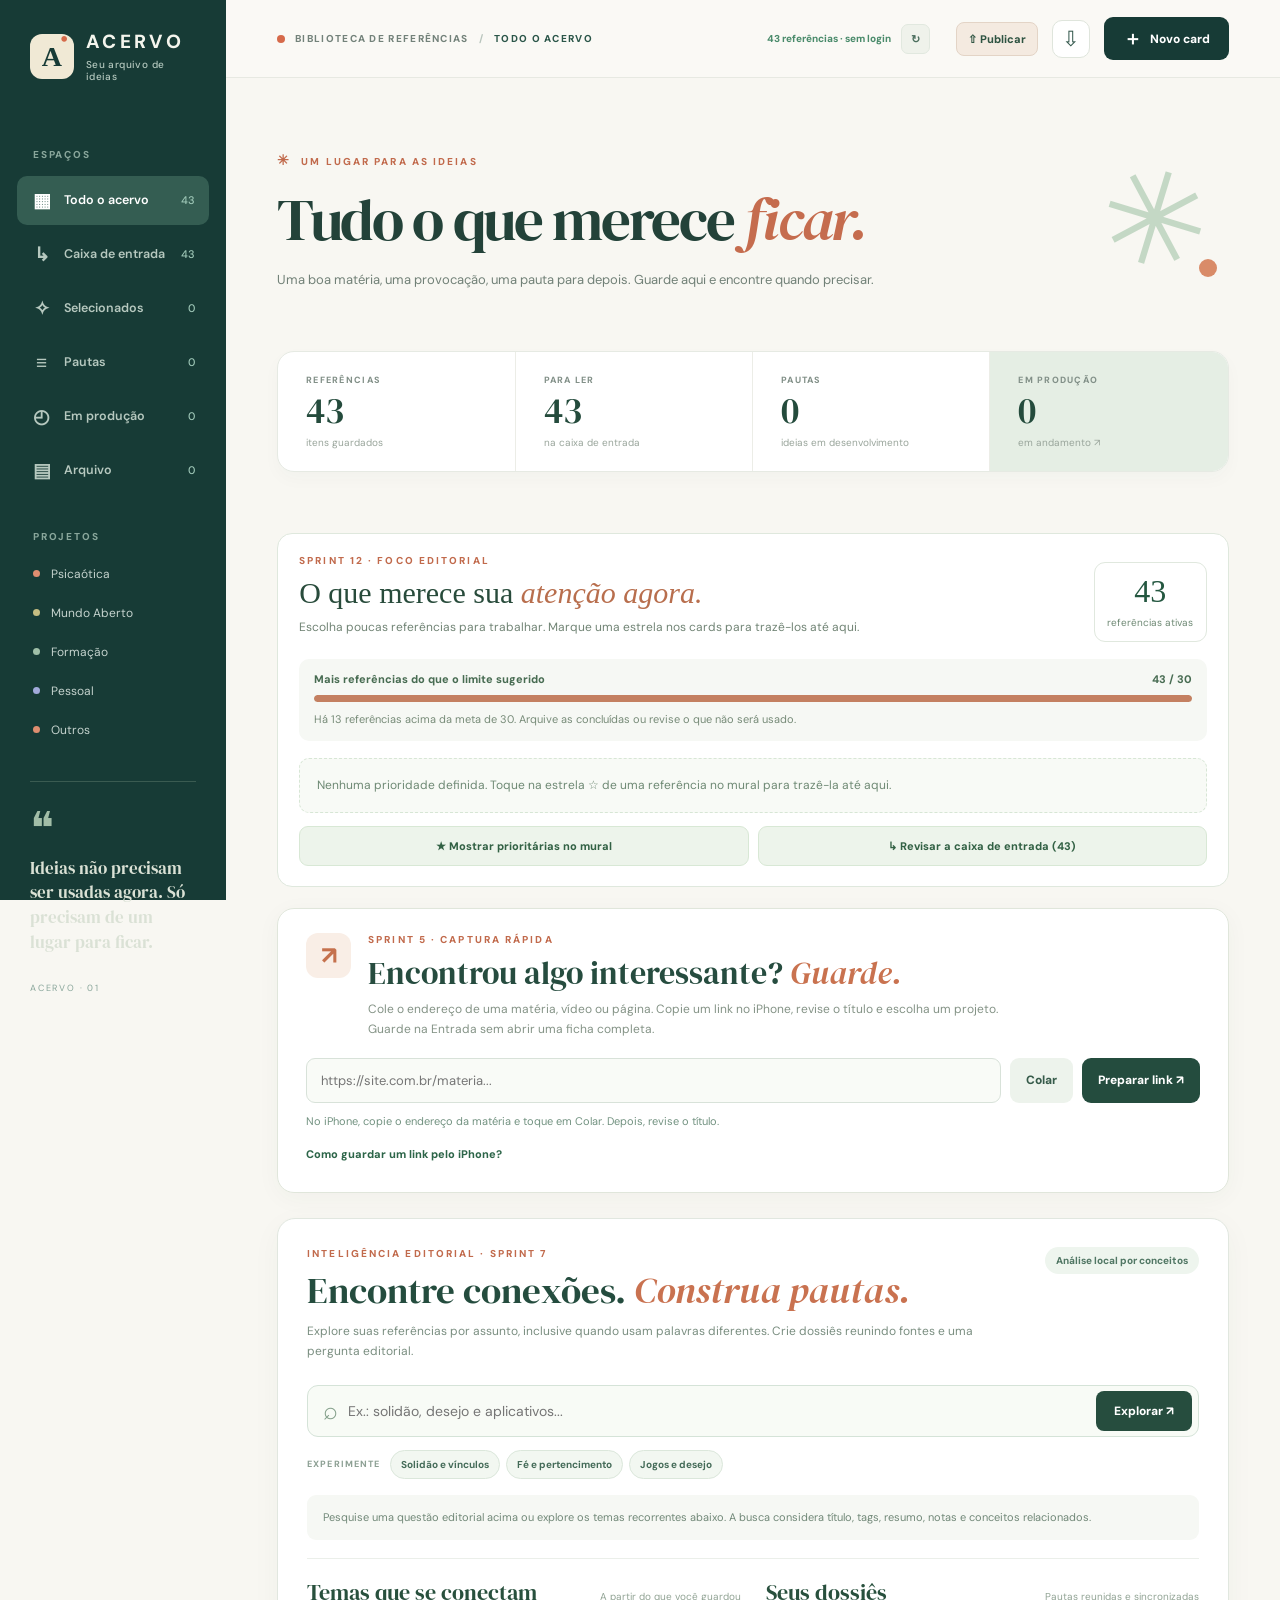
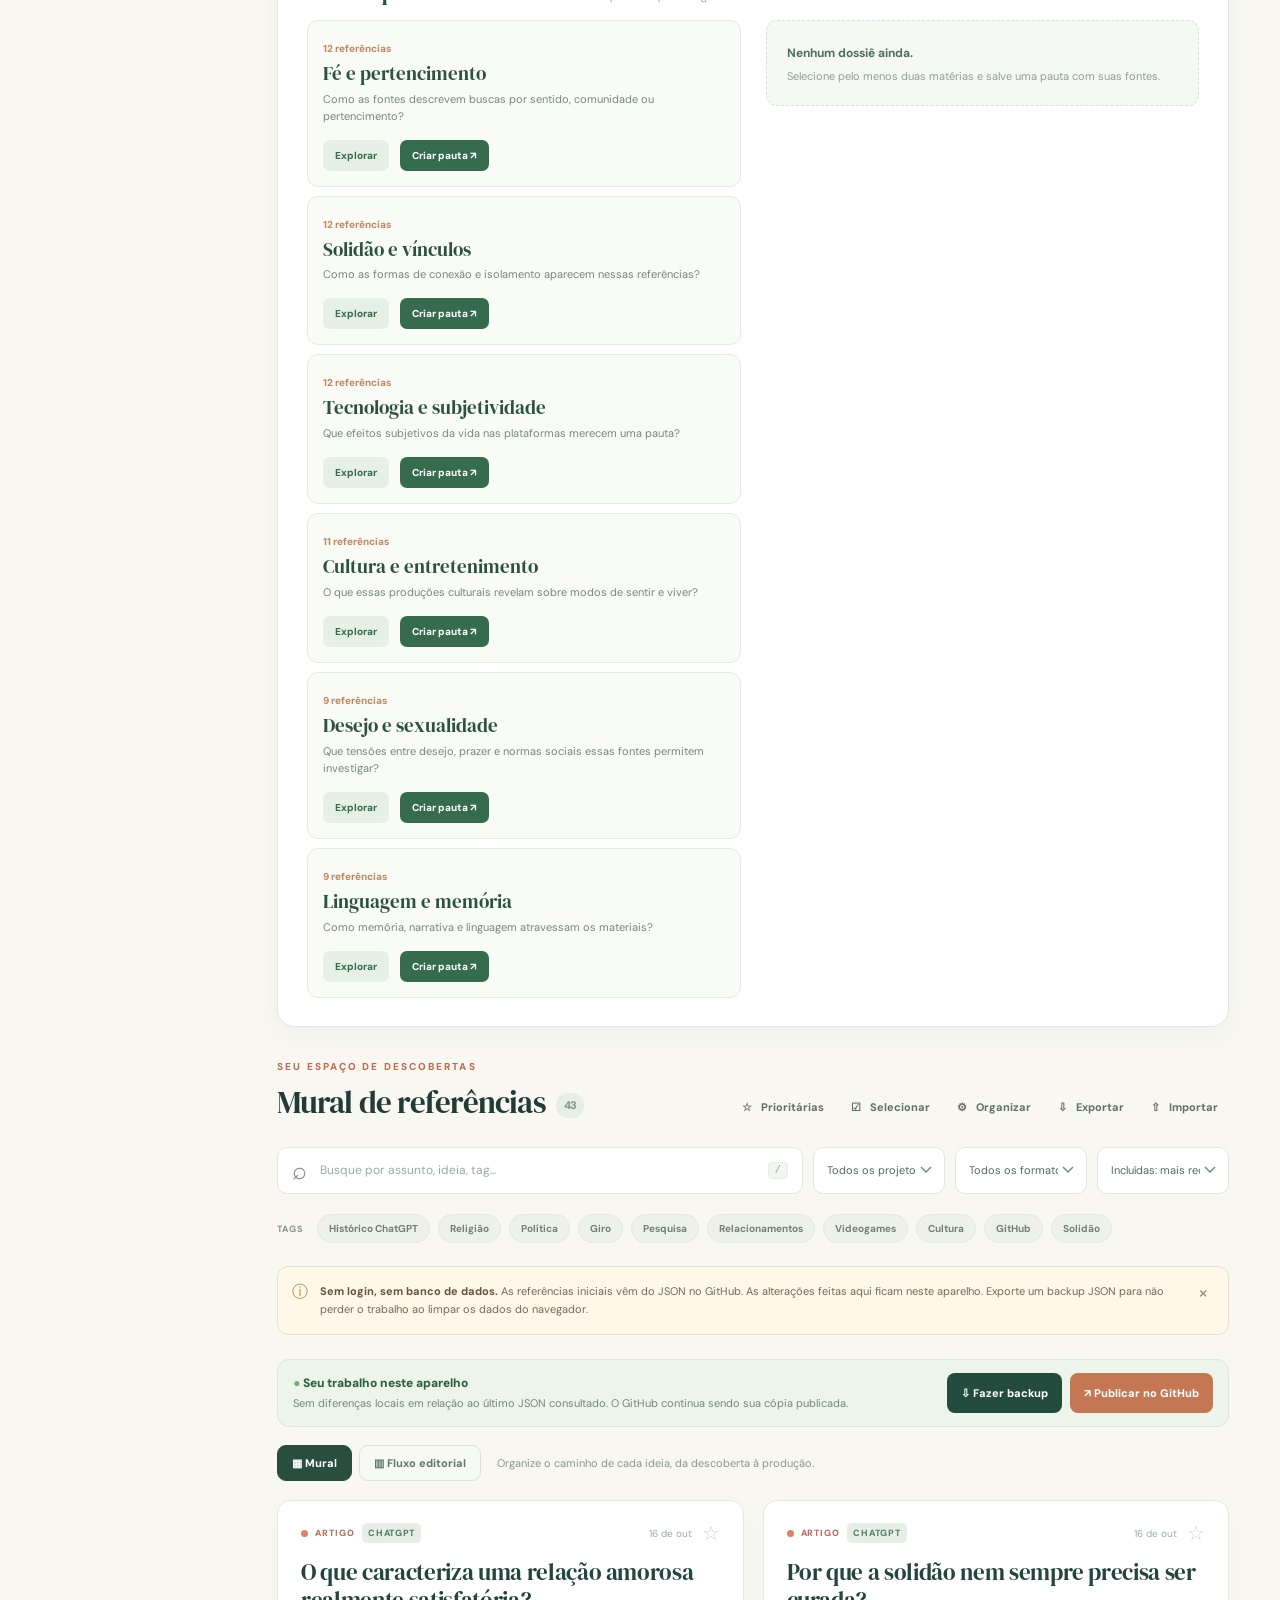
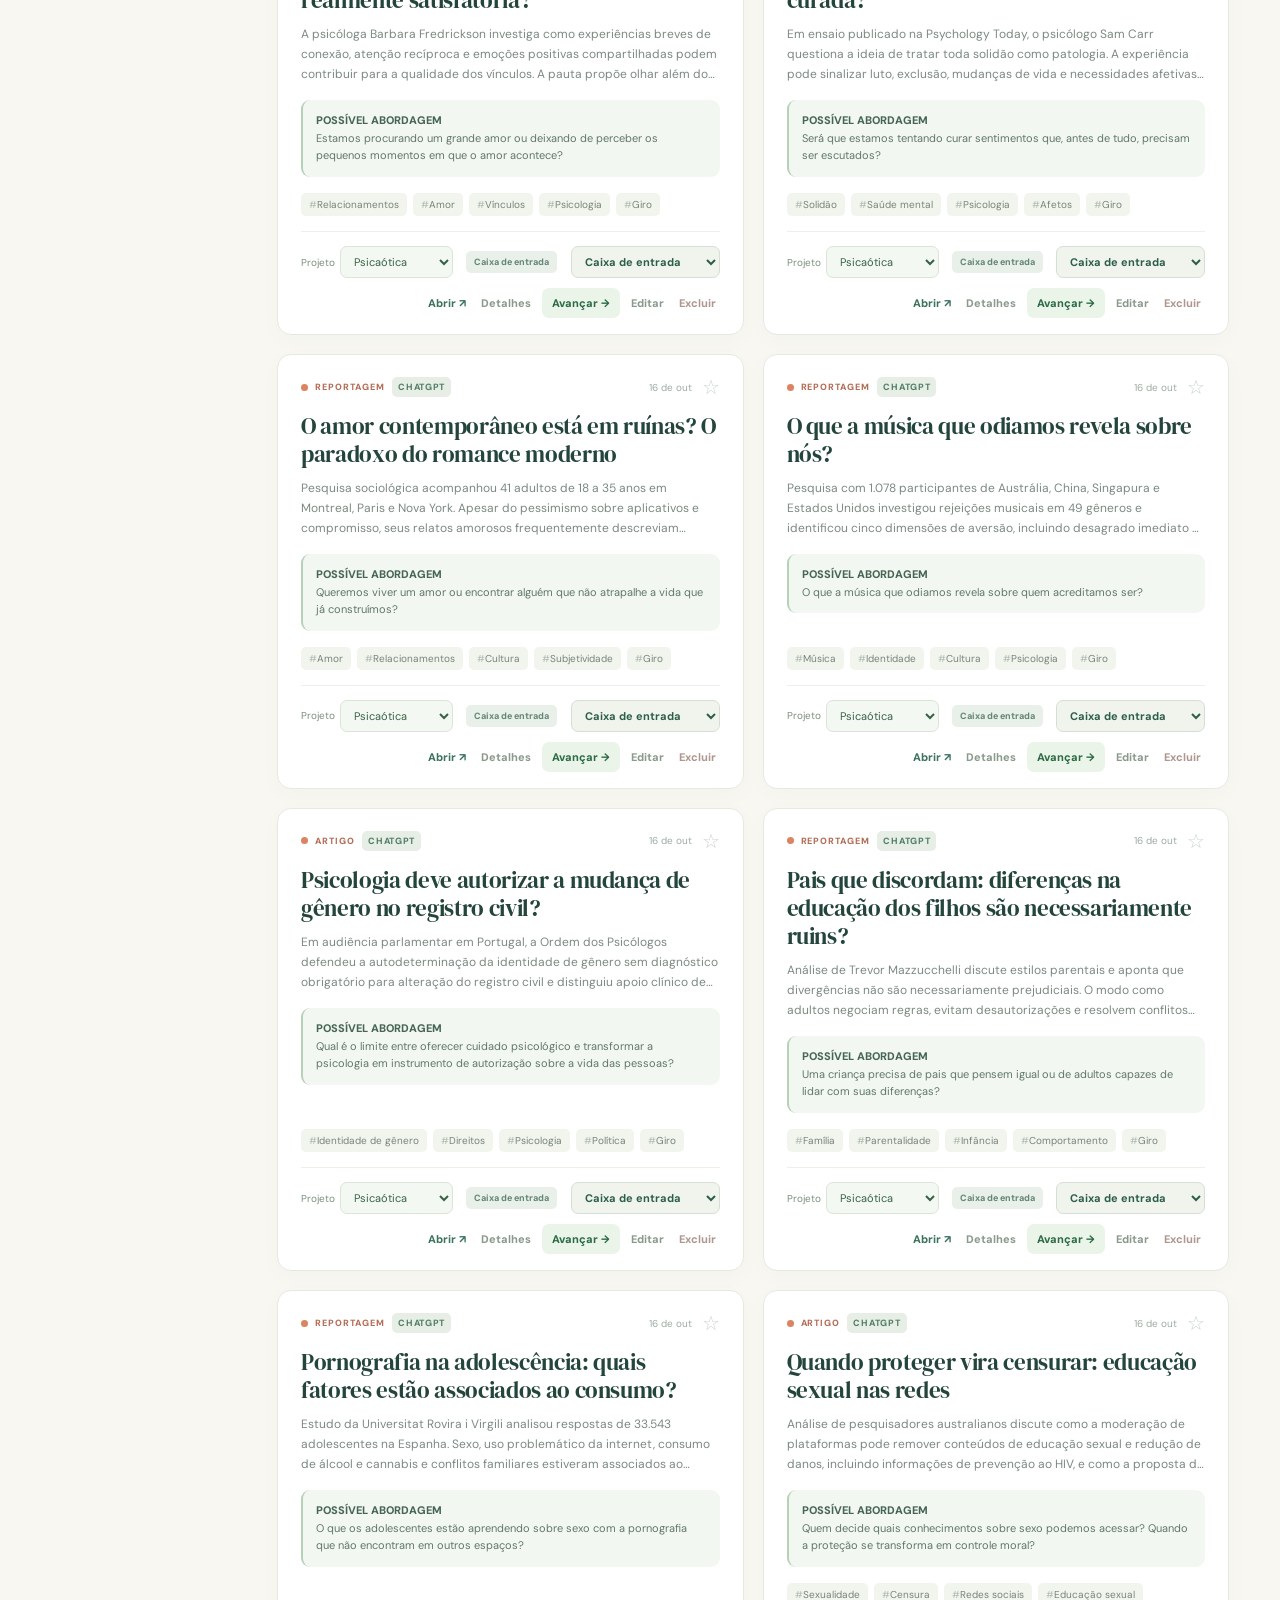
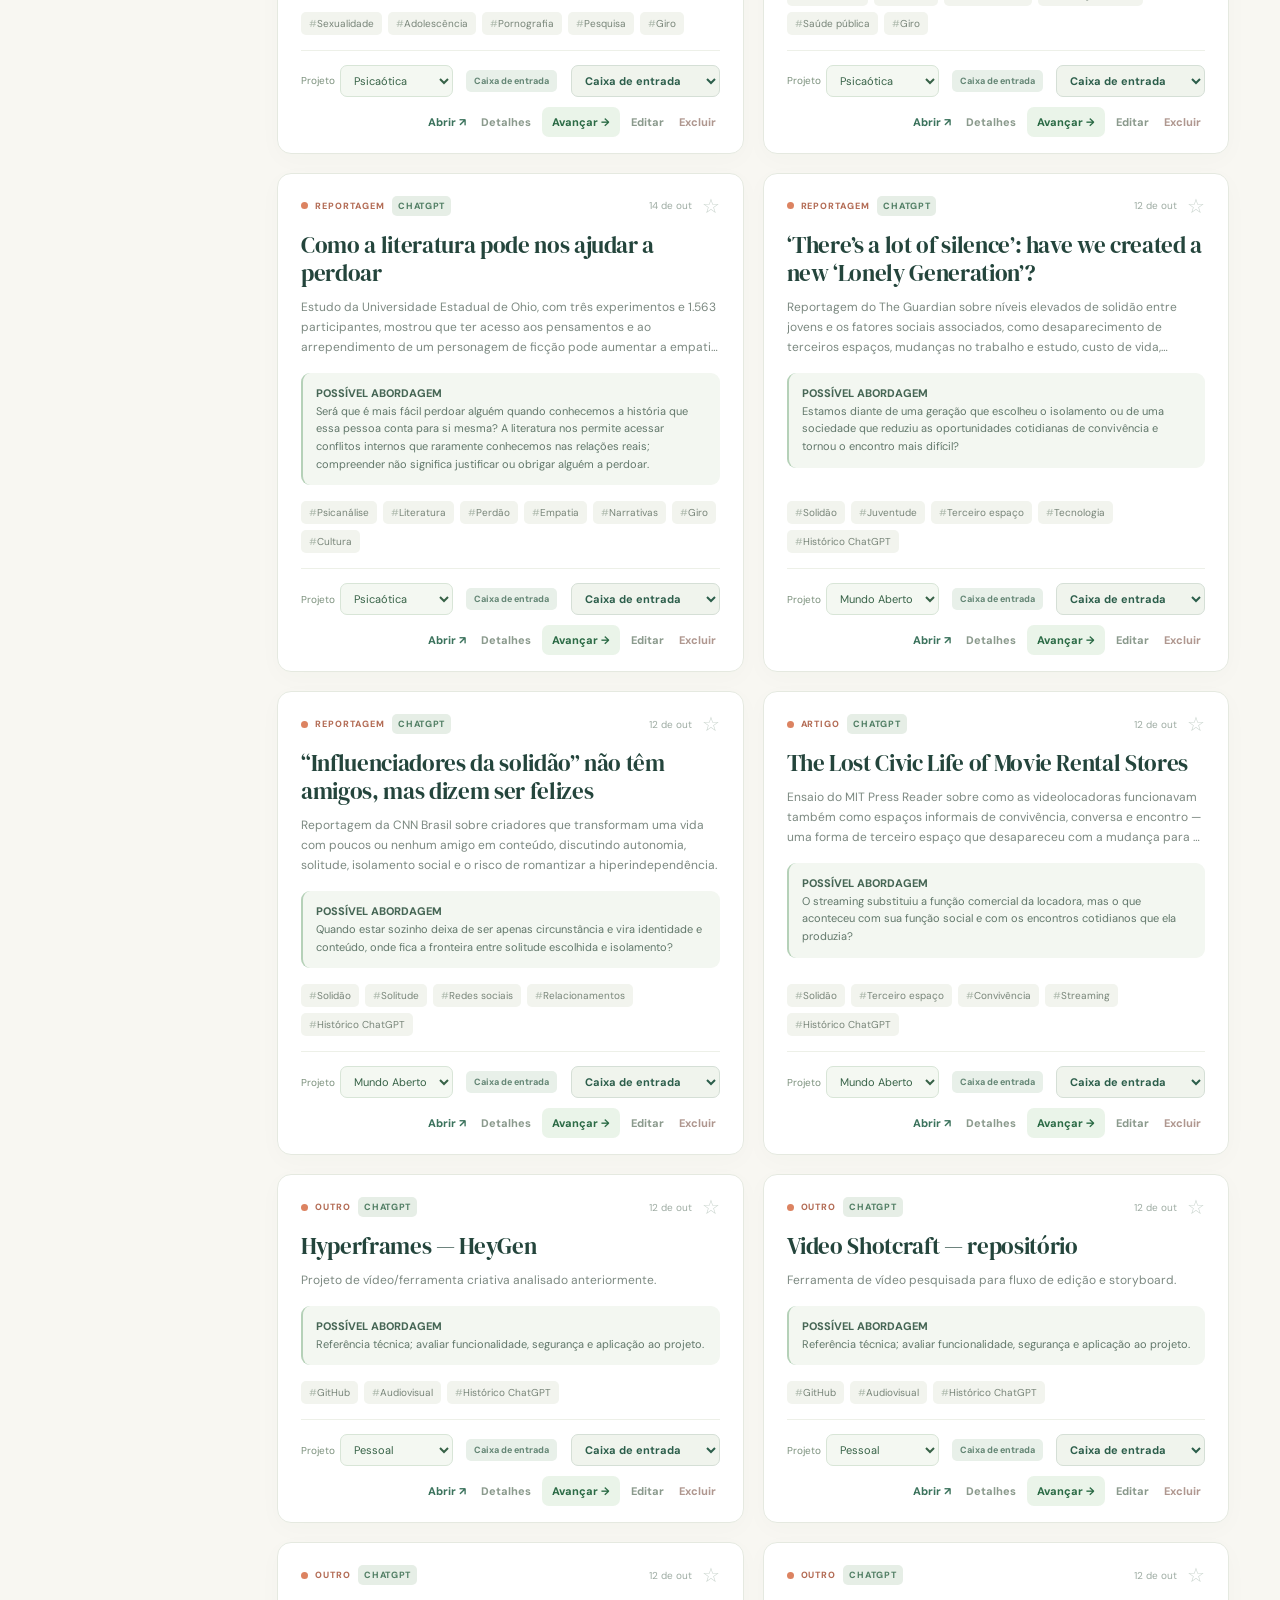
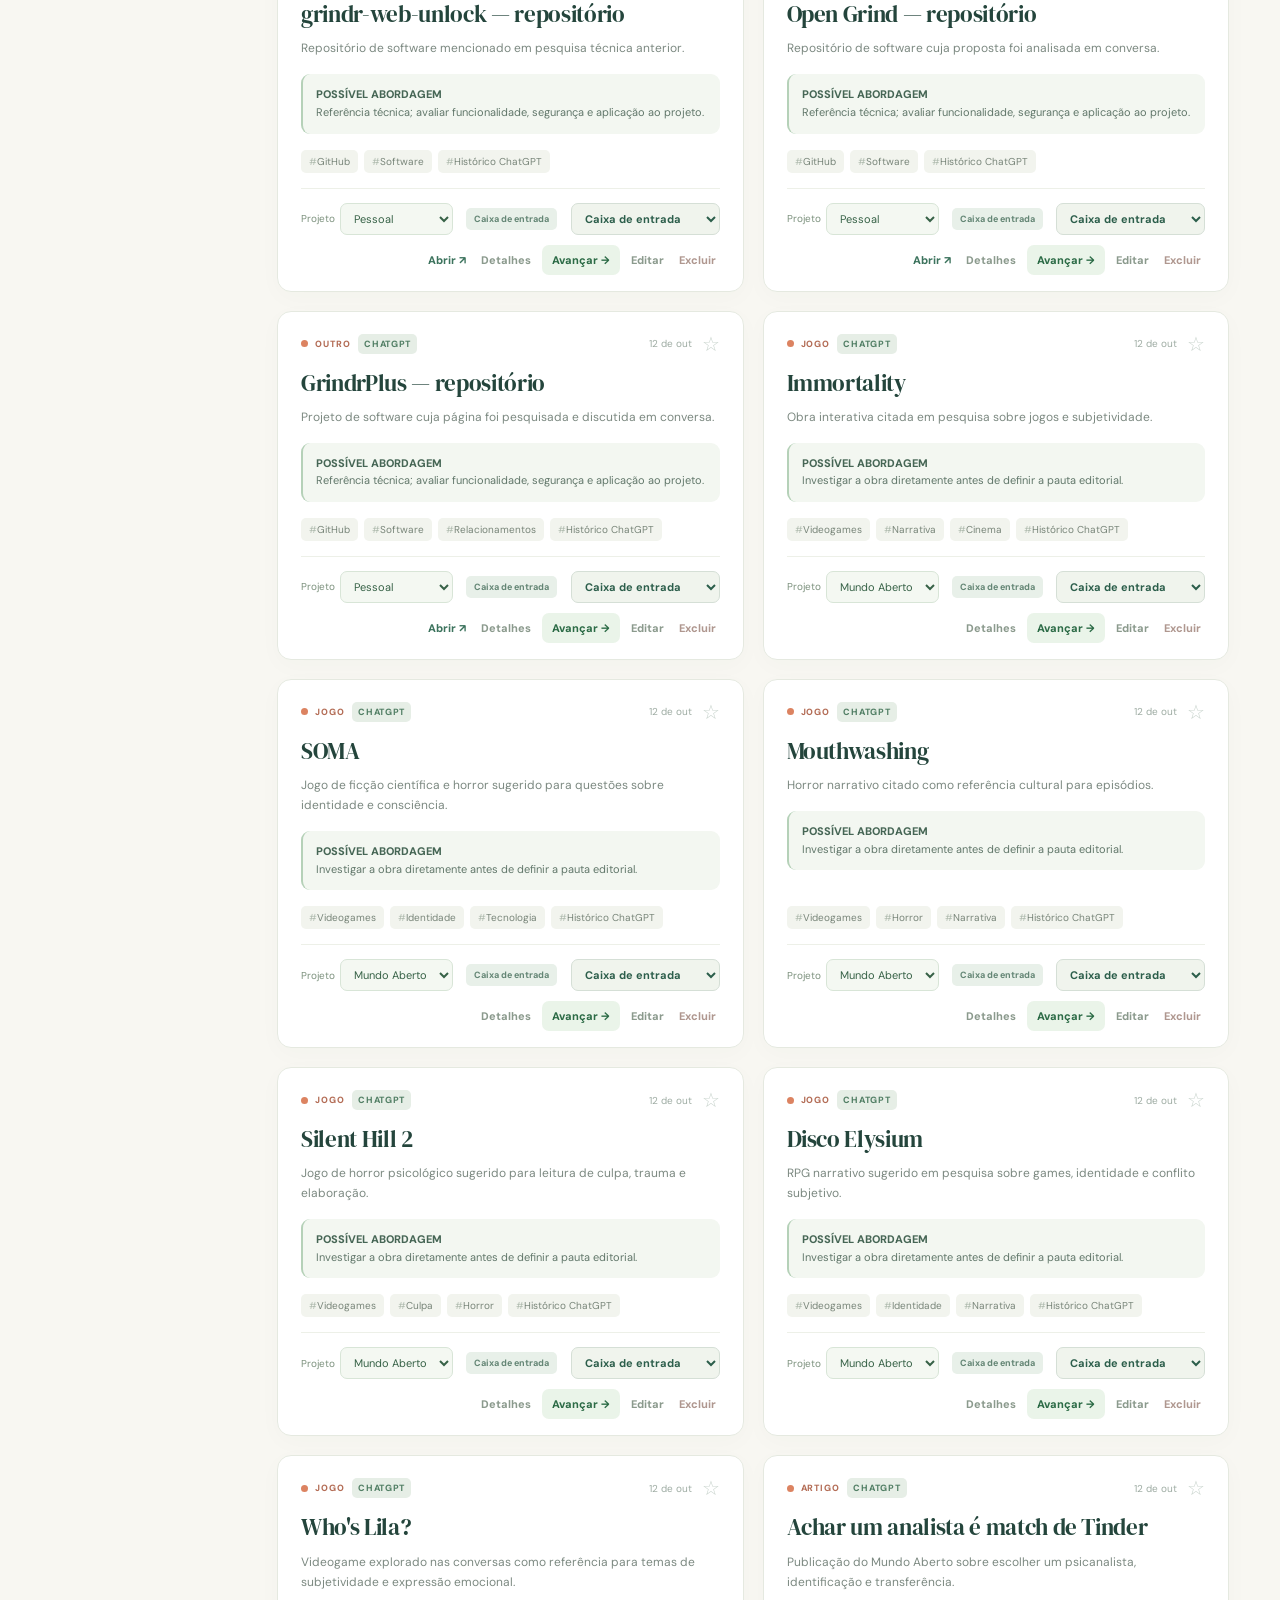
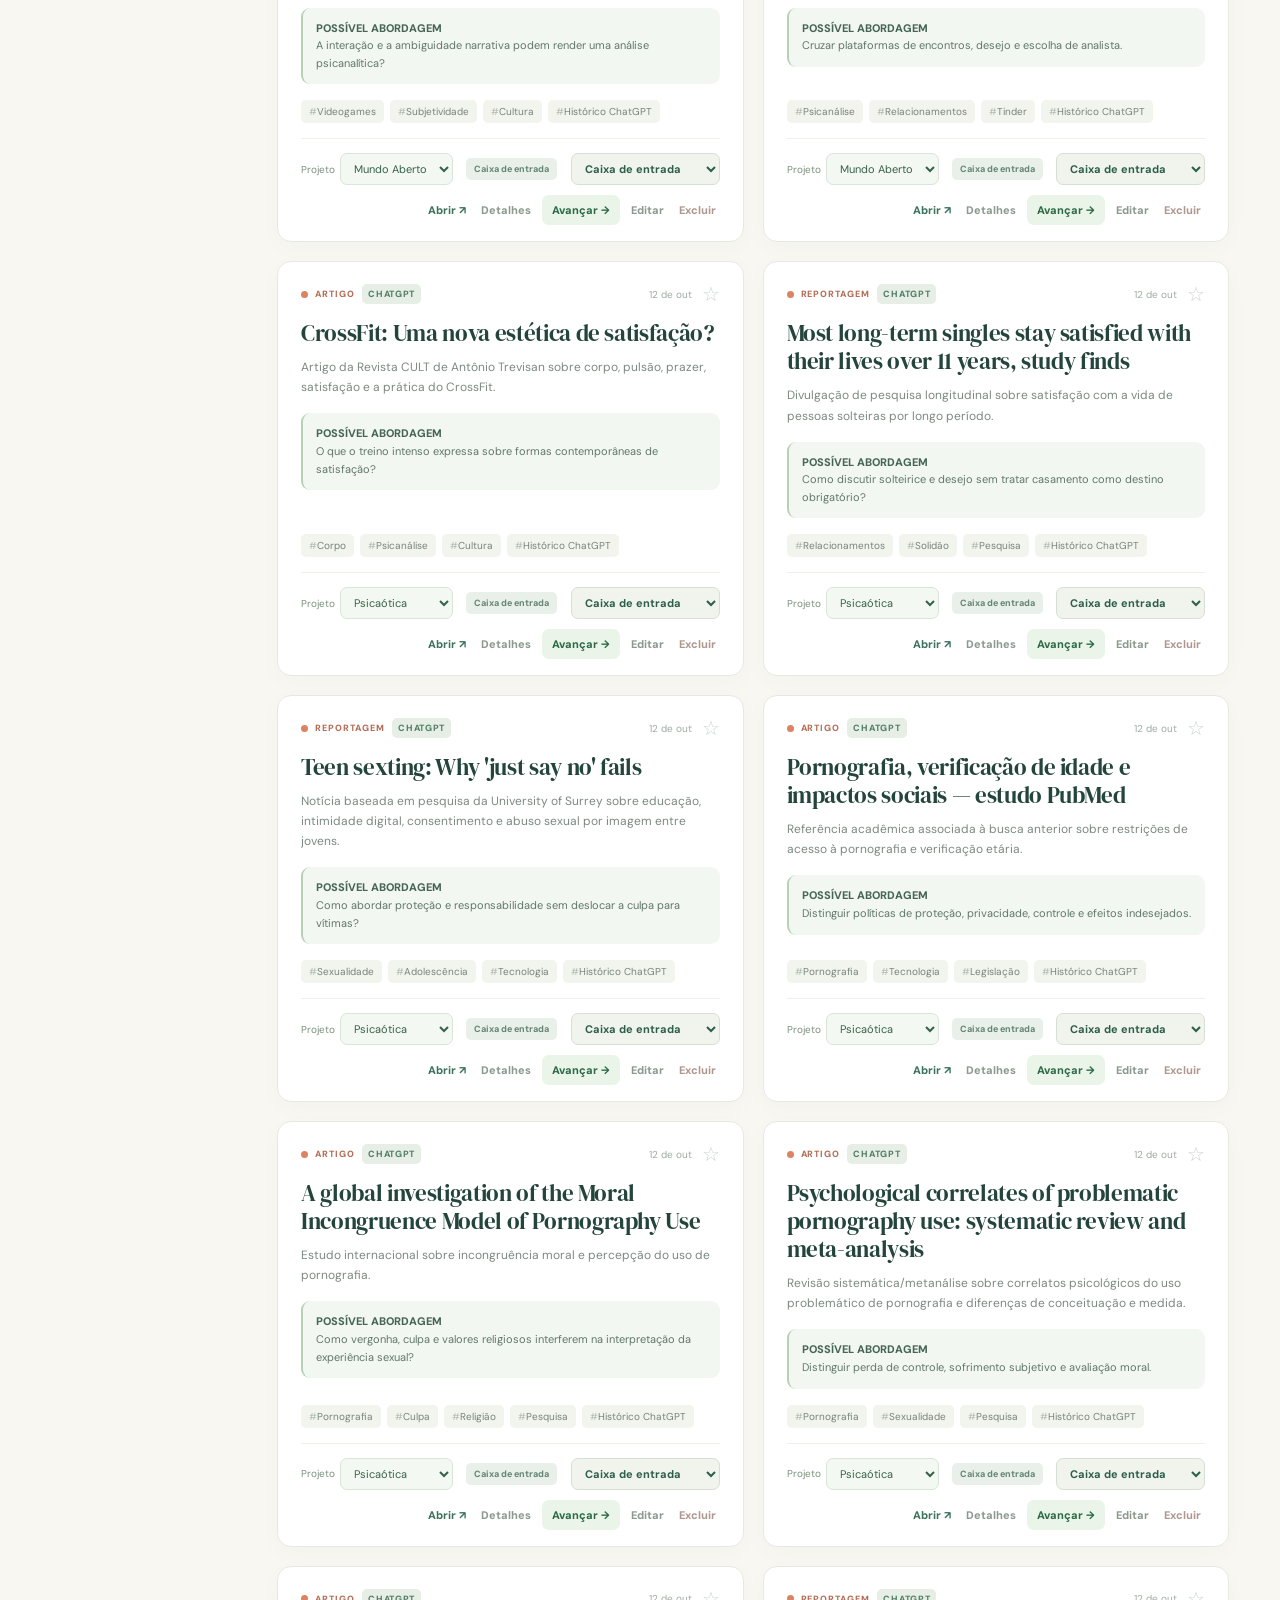
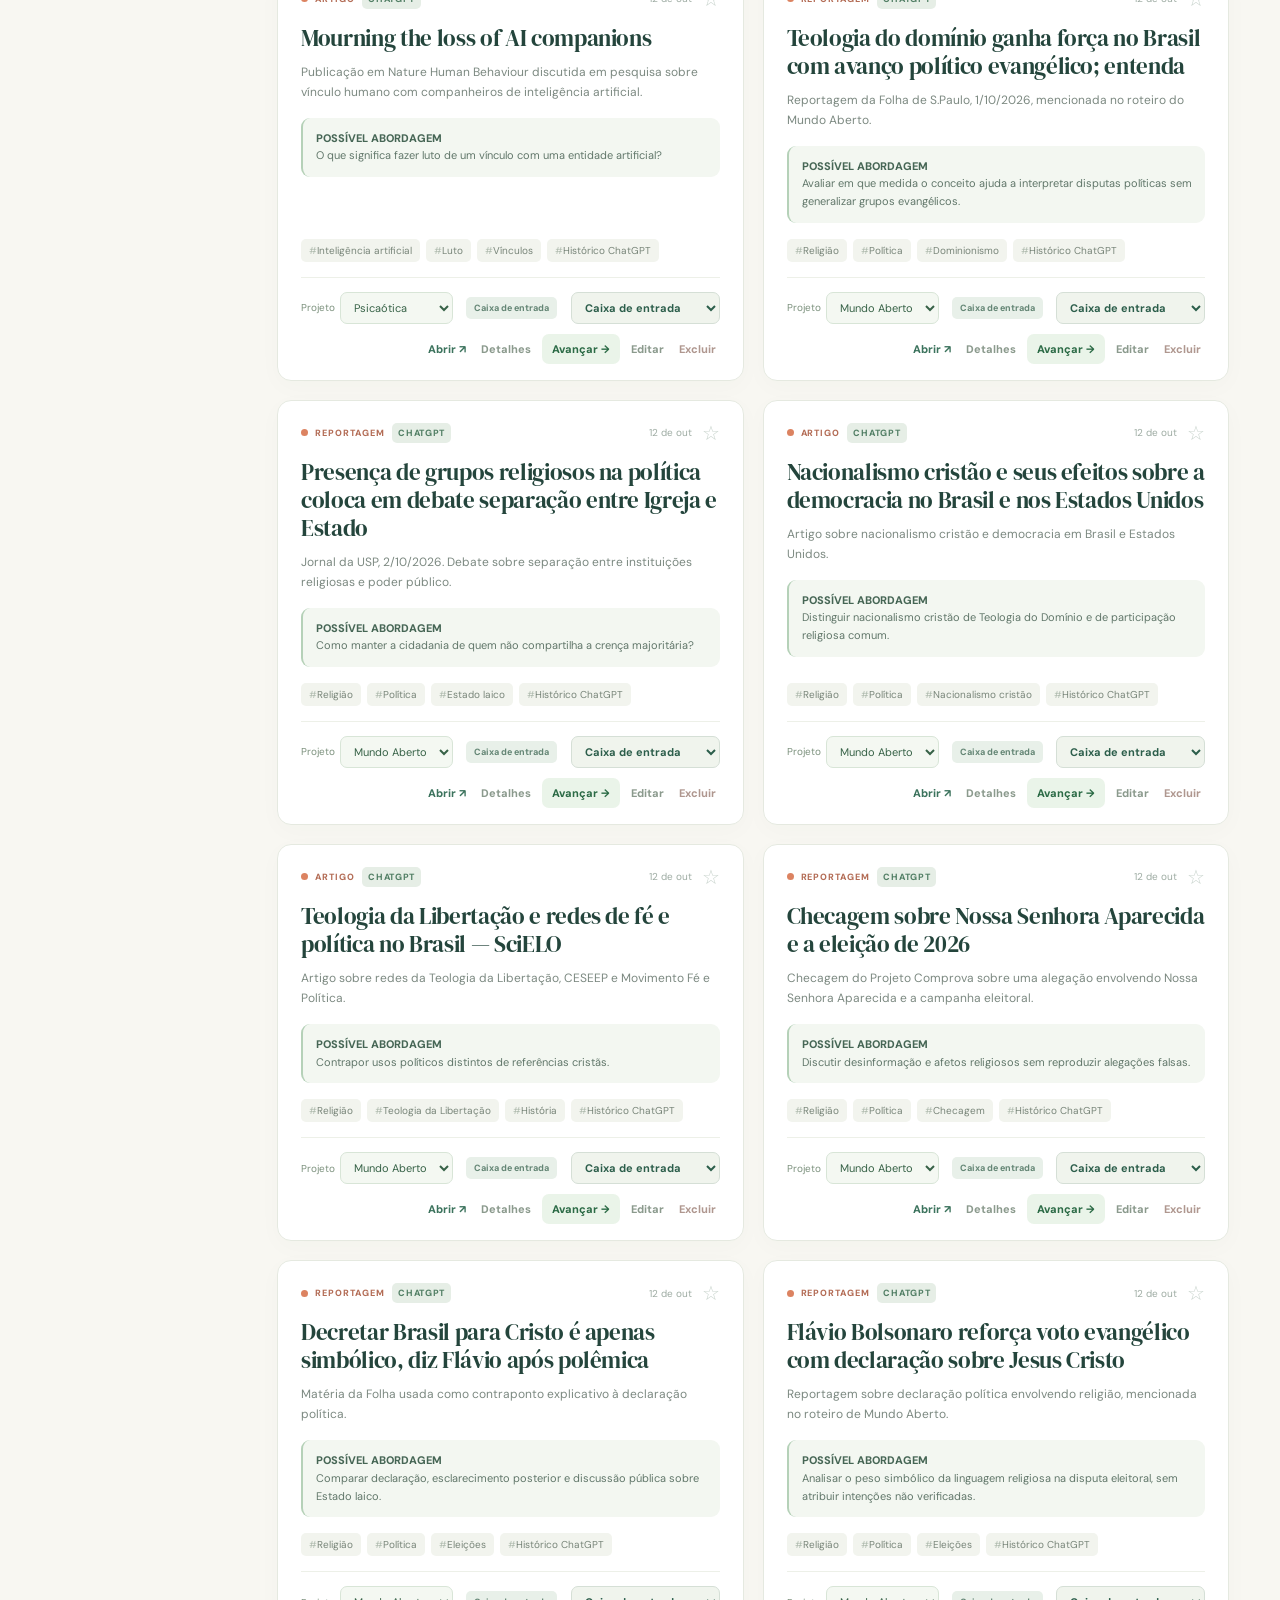
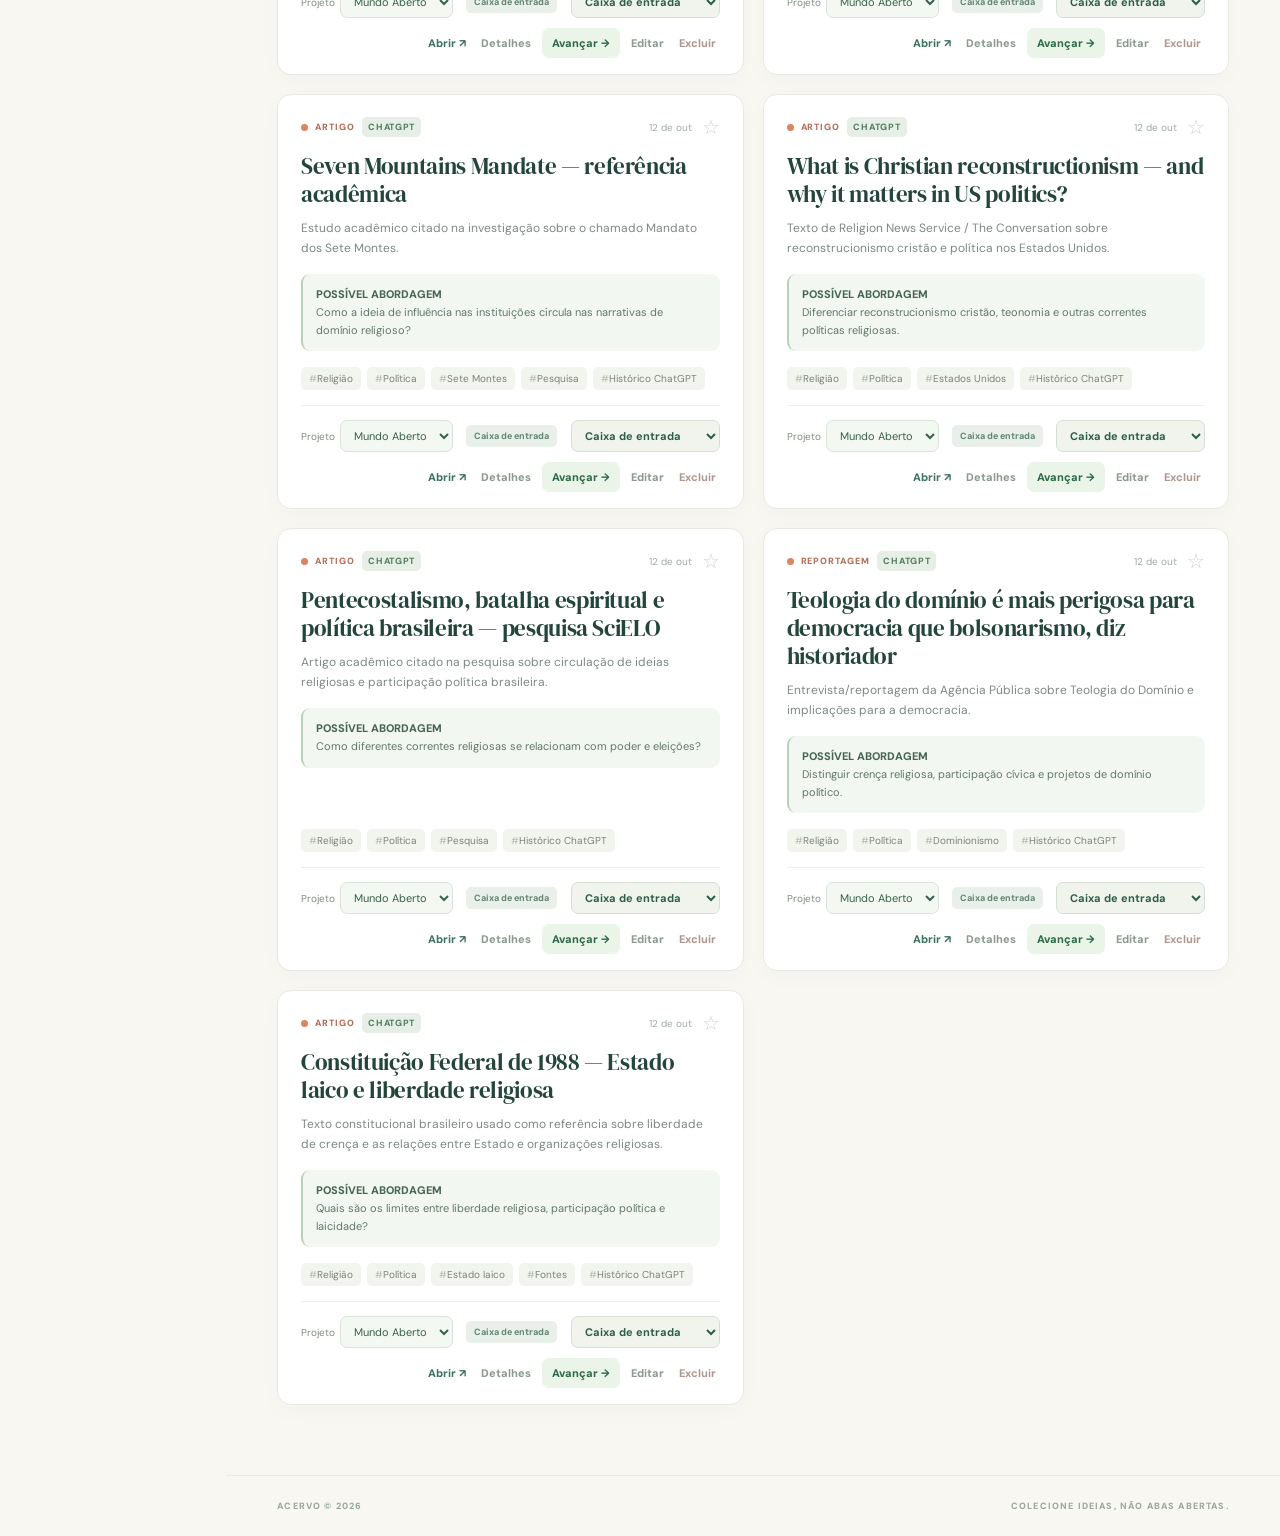
==== commit b1ae7845: "fix: impedir que atualização do título destrua contador e quebre a exclusão de cards" ====
--- a/index.html
+++ b/index.html
@@ -500,6 +500,7 @@
 .sprint13-fields input,.sprint13-fields select,.sprint13-fields textarea{font-size:16px}
 .sprint13-outcome-edit{min-height:42px}
 }
+.board-heading h2 span.board-title-label{display:inline;background:none;color:inherit;font:inherit;vertical-align:baseline;height:auto;min-width:0;padding:0;border-radius:0;margin:0;letter-spacing:inherit}
 </style>
   <!-- Backup inicial embutido: garante os cards mesmo se o pedido a data/cards.json falhar. -->
   <script type="application/json" id="acervoSeedJSON">{"app":"ACERVO","version":12,"source":"Referências recuperadas e selecionadas de pesquisas anteriores","cards":[{"id":"db12b46f-18e7-5105-b100-9f3ef93a6cf5","title":"Constituição Federal de 1988 — Estado laico e liberdade religiosa","url":"https://www.planalto.gov.br/ccivil_03/constituicao/constituicao.htm","description":"Texto constitucional brasileiro usado como referência sobre liberdade de crença e as relações entre Estado e organizações religiosas.","angle":"Quais são os limites entre liberdade religiosa, participação política e laicidade?","tags":["Religião","Política","Estado laico","Fontes","Histórico ChatGPT"],"project":"Mundo Aberto","type":"Artigo","status":"entrada","favorite":false,"notes":"Fonte primária jurídica; não é uma reportagem.\nRecuperado de pesquisas anteriores no ChatGPT e de documentos de referência. Confira os dados editoriais e a acessibilidade do link antes de publicar.","demo":false,"origin":"chatgpt","createdAt":"2026-10-12T15:23:31.361697Z","updatedAt":"2026-10-12T15:23:31.361697Z"},{"id":"3ed19be5-a1c0-58fa-ae8d-ad678066ee63","title":"Teologia do domínio é mais perigosa para democracia que bolsonarismo, diz historiador","url":"https://apublica.org/2024/03/teologia-do-dominio-e-mais-perigosa-para-democracia-que-bolsonarismo-diz-historiador/","description":"Entrevista/reportagem da Agência Pública sobre Teologia do Domínio e implicações para a democracia.","angle":"Distinguir crença religiosa, participação cívica e projetos de domínio político.","tags":["Religião","Política","Dominionismo","Histórico ChatGPT"],"project":"Mundo Aberto","type":"Reportagem","status":"entrada","favorite":false,"notes":"Recuperado de pesquisas anteriores no ChatGPT e de documentos de referência. Confira os dados editoriais e a acessibilidade do link antes de publicar.","demo":false,"origin":"chatgpt","createdAt":"2026-10-12T15:23:31.361697Z","updatedAt":"2026-10-12T15:23:31.361697Z"},{"id":"c02f36cc-b275-5546-806e-c33138cb882d","title":"Pentecostalismo, batalha espiritual e política brasileira — pesquisa SciELO","url":"https://www.scielo.br/scielo.php?lng=pt&nrm=iso&pid=S2176-87572020000300607&script=sci_arttext&tlng=pt","description":"Artigo acadêmico citado na pesquisa sobre circulação de ideias religiosas e participação política brasileira.","angle":"Como diferentes correntes religiosas se relacionam com poder e eleições?","tags":["Religião","Política","Pesquisa","Histórico ChatGPT"],"project":"Mundo Aberto","type":"Artigo","status":"entrada","favorite":false,"notes":"Título de identificação provisório: conferir o título acadêmico original.\nRecuperado de pesquisas anteriores no ChatGPT e de documentos de referência. Confira os dados editoriais e a acessibilidade do link antes de publicar.","demo":false,"origin":"chatgpt","createdAt":"2026-10-12T15:23:31.361697Z","updatedAt":"2026-10-12T15:23:31.361697Z"},{"id":"3a9b58ac-9a5a-53ee-aa50-75508d0e4ba2","title":"What is Christian reconstructionism — and why it matters in US politics?","url":"https://religionnews.com/2026/01/13/what-is-christian-reconstructionism-%E2%88%92-and-why-it-matters-in-us-politics/","description":"Texto de Religion News Service / The Conversation sobre reconstrucionismo cristão e política nos Estados Unidos.","angle":"Diferenciar reconstrucionismo cristão, teonomia e outras correntes políticas religiosas.","tags":["Religião","Política","Estados Unidos","Histórico ChatGPT"],"project":"Mundo Aberto","type":"Artigo","status":"entrada","favorite":false,"notes":"Recuperado de pesquisas anteriores no ChatGPT e de documentos de referência. Confira os dados editoriais e a acessibilidade do link antes de publicar.","demo":false,"origin":"chatgpt","createdAt":"2026-10-12T15:23:31.361697Z","updatedAt":"2026-10-12T15:23:31.361697Z"},{"id":"d57f4cf5-111b-5365-a5d3-3c240c48df68","title":"Seven Mountains Mandate — referência acadêmica","url":"https://journals.sagepub.com/doi/10.1177/00084298251392087","description":"Estudo acadêmico citado na investigação sobre o chamado Mandato dos Sete Montes.","angle":"Como a ideia de influência nas instituições circula nas narrativas de domínio religioso?","tags":["Religião","Política","Sete Montes","Pesquisa","Histórico ChatGPT"],"project":"Mundo Aberto","type":"Artigo","status":"entrada","favorite":false,"notes":"Título de identificação provisório: conferir o título acadêmico original.\nRecuperado de pesquisas anteriores no ChatGPT e de documentos de referência. Confira os dados editoriais e a acessibilidade do link antes de publicar.","demo":false,"origin":"chatgpt","createdAt":"2026-10-12T15:23:31.361697Z","updatedAt":"2026-10-12T15:23:31.361697Z"},{"id":"7ac02d63-c8fd-553a-9a93-2085f47f7f5b","title":"Flávio Bolsonaro reforça voto evangélico com declaração sobre Jesus Cristo","url":"https://www.infomoney.com.br/politica/decretar-que-o-brasil-e-do-senhor-jesus-cristo-flavio-reforca-voto-evangelico/","description":"Reportagem sobre declaração política envolvendo religião, mencionada no roteiro de Mundo Aberto.","angle":"Analisar o peso simbólico da linguagem religiosa na disputa eleitoral, sem atribuir intenções não verificadas.","tags":["Religião","Política","Eleições","Histórico ChatGPT"],"project":"Mundo Aberto","type":"Reportagem","status":"entrada","favorite":false,"notes":"Recuperado de pesquisas anteriores no ChatGPT e de documentos de referência. Confira os dados editoriais e a acessibilidade do link antes de publicar.","demo":false,"origin":"chatgpt","createdAt":"2026-10-12T15:23:31.361697Z","updatedAt":"2026-10-12T15:23:31.361697Z"},{"id":"835246fb-9d52-51f9-a0ed-b918a53ed67f","title":"Decretar Brasil para Cristo é apenas simbólico, diz Flávio após polêmica","url":"https://www1.folha.uol.com.br/poder/2026/09/decretar-brasil-para-cristo-e-apenas-simbolico-diz-flavio-apos-polemica-de-nossa-senhora.shtml","description":"Matéria da Folha usada como contraponto explicativo à declaração política.","angle":"Comparar declaração, esclarecimento posterior e discussão pública sobre Estado laico.","tags":["Religião","Política","Eleições","Histórico ChatGPT"],"project":"Mundo Aberto","type":"Reportagem","status":"entrada","favorite":false,"notes":"Pode exigir assinatura/paywall.\nRecuperado de pesquisas anteriores no ChatGPT e de documentos de referência. Confira os dados editoriais e a acessibilidade do link antes de publicar.","demo":false,"origin":"chatgpt","createdAt":"2026-10-12T15:23:31.361697Z","updatedAt":"2026-10-12T15:23:31.361697Z"},{"id":"df3b0070-1c26-5c3f-9fec-1b928c69f579","title":"Checagem sobre Nossa Senhora Aparecida e a eleição de 2026","url":"https://noticias.uol.com.br/comprova/ultimas-noticias/2026/09/29/desinformacao-flavio-bolsonaro-padroeira-nossa-senhora-aparecida-eleicoes.ghtm","description":"Checagem do Projeto Comprova sobre uma alegação envolvendo Nossa Senhora Aparecida e a campanha eleitoral.","angle":"Discutir desinformação e afetos religiosos sem reproduzir alegações falsas.","tags":["Religião","Política","Checagem","Histórico ChatGPT"],"project":"Mundo Aberto","type":"Reportagem","status":"entrada","favorite":false,"notes":"Título resumido do item do roteiro; conferir a manchete original.\nRecuperado de pesquisas anteriores no ChatGPT e de documentos de referência. Confira os dados editoriais e a acessibilidade do link antes de publicar.","demo":false,"origin":"chatgpt","createdAt":"2026-10-12T15:23:31.361697Z","updatedAt":"2026-10-12T15:23:31.361697Z"},{"id":"485aeea3-fb96-50cf-9743-299c29bf49af","title":"Teologia da Libertação e redes de fé e política no Brasil — SciELO","url":"https://www.scielo.br/j/rh/a/hmwYFhFcpq8kSpg6yZ9TXvH/?format=html&lang=pt","description":"Artigo sobre redes da Teologia da Libertação, CESEEP e Movimento Fé e Política.","angle":"Contrapor usos políticos distintos de referências cristãs.","tags":["Religião","Teologia da Libertação","História","Histórico ChatGPT"],"project":"Mundo Aberto","type":"Artigo","status":"entrada","favorite":false,"notes":"Título de identificação provisório; conferir original.\nRecuperado de pesquisas anteriores no ChatGPT e de documentos de referência. Confira os dados editoriais e a acessibilidade do link antes de publicar.","demo":false,"origin":"chatgpt","createdAt":"2026-10-12T15:23:31.361697Z","updatedAt":"2026-10-12T15:23:31.361697Z"},{"id":"0eb8e013-e507-5f58-958c-613e65da7727","title":"Nacionalismo cristão e seus efeitos sobre a democracia no Brasil e nos Estados Unidos","url":"https://religiaoepoder.org.br/artigo/nacionalismo-cristao-e-seus-efeitos-sobre-a-democracia-no-brasil-e-nos-estados-unidos","description":"Artigo sobre nacionalismo cristão e democracia em Brasil e Estados Unidos.","angle":"Distinguir nacionalismo cristão de Teologia do Domínio e de participação religiosa comum.","tags":["Religião","Política","Nacionalismo cristão","Histórico ChatGPT"],"project":"Mundo Aberto","type":"Artigo","status":"entrada","favorite":false,"notes":"Recuperado de pesquisas anteriores no ChatGPT e de documentos de referência. Confira os dados editoriais e a acessibilidade do link antes de publicar.","demo":false,"origin":"chatgpt","createdAt":"2026-10-12T15:23:31.361697Z","updatedAt":"2026-10-12T15:23:31.361697Z"},{"id":"05a391df-fec4-5c37-9391-b5404f4c39fd","title":"Presença de grupos religiosos na política coloca em debate separação entre Igreja e Estado","url":"https://jornal.usp.br/noticias/presenca-de-grupos-religiosos-na-politica-coloca-em-debate-separacao-entre-igreja-e-estado/","description":"Jornal da USP, 2/10/2026. Debate sobre separação entre instituições religiosas e poder público.","angle":"Como manter a cidadania de quem não compartilha a crença majoritária?","tags":["Religião","Política","Estado laico","Histórico ChatGPT"],"project":"Mundo Aberto","type":"Reportagem","status":"entrada","favorite":false,"notes":"Recuperado de pesquisas anteriores no ChatGPT e de documentos de referência. Confira os dados editoriais e a acessibilidade do link antes de publicar.","demo":false,"origin":"chatgpt","createdAt":"2026-10-12T15:23:31.361697Z","updatedAt":"2026-10-12T15:23:31.361697Z"},{"id":"6648cd12-e318-5aa9-9fcf-c9ea82c7a69b","title":"Teologia do domínio ganha força no Brasil com avanço político evangélico; entenda","url":"https://www1.folha.uol.com.br/poder/2026/10/teologia-do-dominio-ganha-forca-no-brasil-com-avanco-politico-evangelico-entenda.shtml","description":"Reportagem da Folha de S.Paulo, 1/10/2026, mencionada no roteiro do Mundo Aberto.","angle":"Avaliar em que medida o conceito ajuda a interpretar disputas políticas sem generalizar grupos evangélicos.","tags":["Religião","Política","Dominionismo","Histórico ChatGPT"],"project":"Mundo Aberto","type":"Reportagem","status":"entrada","favorite":false,"notes":"Possível paywall.\nRecuperado de pesquisas anteriores no ChatGPT e de documentos de referência. Confira os dados editoriais e a acessibilidade do link antes de publicar.","demo":false,"origin":"chatgpt","createdAt":"2026-10-12T15:23:31.361697Z","updatedAt":"2026-10-12T15:23:31.361697Z"},{"id":"1b544fad-db81-56be-b166-cc9ee4114637","title":"Mourning the loss of AI companions","url":"https://www.nature.com/articles/s41562-026-02569-3","description":"Publicação em Nature Human Behaviour discutida em pesquisa sobre vínculo humano com companheiros de inteligência artificial.","angle":"O que significa fazer luto de um vínculo com uma entidade artificial?","tags":["Inteligência artificial","Luto","Vínculos","Histórico ChatGPT"],"project":"Psicaótica","type":"Artigo","status":"entrada","favorite":false,"notes":"Recuperado de pesquisas anteriores no ChatGPT e de documentos de referência. Confira os dados editoriais e a acessibilidade do link antes de publicar.","demo":false,"origin":"chatgpt","createdAt":"2026-10-12T15:23:31.361697Z","updatedAt":"2026-10-12T15:23:31.361697Z"},{"id":"698d45ec-6ca1-5e66-bdda-c74a150f32a1","title":"Psychological correlates of problematic pornography use: systematic review and meta-analysis","url":"https://pmc.ncbi.nlm.nih.gov/articles/PMC13546883/","description":"Revisão sistemática/metanálise sobre correlatos psicológicos do uso problemático de pornografia e diferenças de conceituação e medida.","angle":"Distinguir perda de controle, sofrimento subjetivo e avaliação moral.","tags":["Pornografia","Sexualidade","Pesquisa","Histórico ChatGPT"],"project":"Psicaótica","type":"Artigo","status":"entrada","favorite":false,"notes":"Recuperado de pesquisas anteriores no ChatGPT e de documentos de referência. Confira os dados editoriais e a acessibilidade do link antes de publicar.","demo":false,"origin":"chatgpt","createdAt":"2026-10-12T15:23:31.361697Z","updatedAt":"2026-10-12T15:23:31.361697Z"},{"id":"89cde36b-6ea7-5e06-956b-ec241d4482d1","title":"A global investigation of the Moral Incongruence Model of Pornography Use","url":"https://pmc.ncbi.nlm.nih.gov/articles/PMC13371739/","description":"Estudo internacional sobre incongruência moral e percepção do uso de pornografia.","angle":"Como vergonha, culpa e valores religiosos interferem na interpretação da experiência sexual?","tags":["Pornografia","Culpa","Religião","Pesquisa","Histórico ChatGPT"],"project":"Psicaótica","type":"Artigo","status":"entrada","favorite":false,"notes":"Recuperado de pesquisas anteriores no ChatGPT e de documentos de referência. Confira os dados editoriais e a acessibilidade do link antes de publicar.","demo":false,"origin":"chatgpt","createdAt":"2026-10-12T15:23:31.361697Z","updatedAt":"2026-10-12T15:23:31.361697Z"},{"id":"f73db9ab-ef1d-549d-9ceb-b7c9e31e6d9f","title":"Pornografia, verificação de idade e impactos sociais — estudo PubMed","url":"https://pubmed.ncbi.nlm.nih.gov/42545457/","description":"Referência acadêmica associada à busca anterior sobre restrições de acesso à pornografia e verificação etária.","angle":"Distinguir políticas de proteção, privacidade, controle e efeitos indesejados.","tags":["Pornografia","Tecnologia","Legislação","Histórico ChatGPT"],"project":"Psicaótica","type":"Artigo","status":"entrada","favorite":false,"notes":"Título provisório: consultar o registro PubMed para confirmar o objeto exato do estudo.\nRecuperado de pesquisas anteriores no ChatGPT e de documentos de referência. Confira os dados editoriais e a acessibilidade do link antes de publicar.","demo":false,"origin":"chatgpt","createdAt":"2026-10-12T15:23:31.361697Z","updatedAt":"2026-10-12T15:23:31.361697Z"},{"id":"c491d9be-c0fc-568a-80b1-779613fedaa5","title":"Teen sexting: Why 'just say no' fails","url":"https://phys.org/news/2026-10-teen-sexting.html","description":"Notícia baseada em pesquisa da University of Surrey sobre educação, intimidade digital, consentimento e abuso sexual por imagem entre jovens.","angle":"Como abordar proteção e responsabilidade sem deslocar a culpa para vítimas?","tags":["Sexualidade","Adolescência","Tecnologia","Histórico ChatGPT"],"project":"Psicaótica","type":"Reportagem","status":"entrada","favorite":false,"notes":"Recuperado de pesquisas anteriores no ChatGPT e de documentos de referência. Confira os dados editoriais e a acessibilidade do link antes de publicar.","demo":false,"origin":"chatgpt","createdAt":"2026-10-12T15:23:31.361697Z","updatedAt":"2026-10-12T15:23:31.361697Z"},{"id":"957d93e3-b3e6-55a3-a542-367b0777fdd7","title":"Most long-term singles stay satisfied with their lives over 11 years, study finds","url":"https://www.psypost.org/most-long-term-singles-stay-satisfied-with-their-lives-over-11-years-study-finds/","description":"Divulgação de pesquisa longitudinal sobre satisfação com a vida de pessoas solteiras por longo período.","angle":"Como discutir solteirice e desejo sem tratar casamento como destino obrigatório?","tags":["Relacionamentos","Solidão","Pesquisa","Histórico ChatGPT"],"project":"Psicaótica","type":"Reportagem","status":"entrada","favorite":false,"notes":"Recuperado de pesquisas anteriores no ChatGPT e de documentos de referência. Confira os dados editoriais e a acessibilidade do link antes de publicar.","demo":false,"origin":"chatgpt","createdAt":"2026-10-12T15:23:31.361697Z","updatedAt":"2026-10-12T15:23:31.361697Z"},{"id":"7940e9ac-1137-5681-a077-cc2598eec924","title":"CrossFit: Uma nova estética de satisfação?","url":"https://revistacult.uol.com.br/home/crossfit-uma-nova-estetica-de-satisfacao/","description":"Artigo da Revista CULT de Antônio Trevisan sobre corpo, pulsão, prazer, satisfação e a prática do CrossFit.","angle":"O que o treino intenso expressa sobre formas contemporâneas de satisfação?","tags":["Corpo","Psicanálise","Cultura","Histórico ChatGPT"],"project":"Psicaótica","type":"Artigo","status":"entrada","favorite":false,"notes":"Recuperado de pesquisas anteriores no ChatGPT e de documentos de referência. Confira os dados editoriais e a acessibilidade do link antes de publicar.","demo":false,"origin":"chatgpt","createdAt":"2026-10-12T15:23:31.361697Z","updatedAt":"2026-10-12T15:23:31.361697Z"},{"id":"256fb7d4-5381-567e-9473-50ffc7cbb871","title":"Achar um analista é match de Tinder","url":"https://mundoaberto.substack.com/p/achar-um-analista-e-match-de-tinder","description":"Publicação do Mundo Aberto sobre escolher um psicanalista, identificação e transferência.","angle":"Cruzar plataformas de encontros, desejo e escolha de analista.","tags":["Psicanálise","Relacionamentos","Tinder","Histórico ChatGPT"],"project":"Mundo Aberto","type":"Artigo","status":"entrada","favorite":false,"notes":"Publicação autoral recuperada de pesquisa anterior; já pode estar publicada.\nRecuperado de pesquisas anteriores no ChatGPT e de documentos de referência. Confira os dados editoriais e a acessibilidade do link antes de publicar.","demo":false,"origin":"chatgpt","createdAt":"2026-10-12T15:23:31.361697Z","updatedAt":"2026-10-12T15:23:31.361697Z"},{"id":"118b5942-e1a8-595a-b0ad-4765ca07eb8e","title":"Who's Lila?","url":"https://store.steampowered.com/app/1697700/Whos_Lila/","description":"Videogame explorado nas conversas como referência para temas de subjetividade e expressão emocional.","angle":"A interação e a ambiguidade narrativa podem render uma análise psicanalítica?","tags":["Videogames","Subjetividade","Cultura","Histórico ChatGPT"],"project":"Mundo Aberto","type":"Jogo","status":"entrada","favorite":false,"notes":"Recuperado de pesquisas anteriores no ChatGPT e de documentos de referência. Confira os dados editoriais e a acessibilidade do link antes de publicar.","demo":false,"origin":"chatgpt","createdAt":"2026-10-12T15:23:31.361697Z","updatedAt":"2026-10-12T15:23:31.361697Z"},{"id":"e17bfa01-b282-5ebe-897f-16a6b9e2577f","title":"Disco Elysium","url":"","description":"RPG narrativo sugerido em pesquisa sobre games, identidade e conflito subjetivo.","angle":"Investigar a obra diretamente antes de definir a pauta editorial.","tags":["Videogames","Identidade","Narrativa","Histórico ChatGPT"],"project":"Mundo Aberto","type":"Jogo","status":"entrada","favorite":false,"notes":"Título recuperado de recomendações em conversa; link específico não foi preservado.\nRecuperado de pesquisas anteriores no ChatGPT e de documentos de referência. Confira os dados editoriais e a acessibilidade do link antes de publicar.","demo":false,"origin":"chatgpt","createdAt":"2026-10-12T15:23:31.361697Z","updatedAt":"2026-10-12T15:23:31.361697Z"},{"id":"1ee6b4bc-2229-57d3-a1b3-927ef49d20b0","title":"Silent Hill 2","url":"","description":"Jogo de horror psicológico sugerido para leitura de culpa, trauma e elaboração.","angle":"Investigar a obra diretamente antes de definir a pauta editorial.","tags":["Videogames","Culpa","Horror","Histórico ChatGPT"],"project":"Mundo Aberto","type":"Jogo","status":"entrada","favorite":false,"notes":"Título recuperado de recomendações em conversa; link específico não foi preservado.\nRecuperado de pesquisas anteriores no ChatGPT e de documentos de referência. Confira os dados editoriais e a acessibilidade do link antes de publicar.","demo":false,"origin":"chatgpt","createdAt":"2026-10-12T15:23:31.361697Z","updatedAt":"2026-10-12T15:23:31.361697Z"},{"id":"1cf40435-9278-559e-ae56-5dd78c8d783a","title":"Mouthwashing","url":"","description":"Horror narrativo citado como referência cultural para episódios.","angle":"Investigar a obra diretamente antes de definir a pauta editorial.","tags":["Videogames","Horror","Narrativa","Histórico ChatGPT"],"project":"Mundo Aberto","type":"Jogo","status":"entrada","favorite":false,"notes":"Título recuperado de recomendações em conversa; link específico não foi preservado.\nRecuperado de pesquisas anteriores no ChatGPT e de documentos de referência. Confira os dados editoriais e a acessibilidade do link antes de publicar.","demo":false,"origin":"chatgpt","createdAt":"2026-10-12T15:23:31.361697Z","updatedAt":"2026-10-12T15:23:31.361697Z"},{"id":"2525da1e-c323-511d-9d22-0d29d44dddea","title":"SOMA","url":"","description":"Jogo de ficção científica e horror sugerido para questões sobre identidade e consciência.","angle":"Investigar a obra diretamente antes de definir a pauta editorial.","tags":["Videogames","Identidade","Tecnologia","Histórico ChatGPT"],"project":"Mundo Aberto","type":"Jogo","status":"entrada","favorite":false,"notes":"Título recuperado de recomendações em conversa; link específico não foi preservado.\nRecuperado de pesquisas anteriores no ChatGPT e de documentos de referência. Confira os dados editoriais e a acessibilidade do link antes de publicar.","demo":false,"origin":"chatgpt","createdAt":"2026-10-12T15:23:31.361697Z","updatedAt":"2026-10-12T15:23:31.361697Z"},{"id":"6be476ba-83fe-5908-8d5b-270cedb9af88","title":"Immortality","url":"","description":"Obra interativa citada em pesquisa sobre jogos e subjetividade.","angle":"Investigar a obra diretamente antes de definir a pauta editorial.","tags":["Videogames","Narrativa","Cinema","Histórico ChatGPT"],"project":"Mundo Aberto","type":"Jogo","status":"entrada","favorite":false,"notes":"Título recuperado de recomendações em conversa; link específico não foi preservado.\nRecuperado de pesquisas anteriores no ChatGPT e de documentos de referência. Confira os dados editoriais e a acessibilidade do link antes de publicar.","demo":false,"origin":"chatgpt","createdAt":"2026-10-12T15:23:31.361697Z","updatedAt":"2026-10-12T15:23:31.361697Z"},{"id":"d3c5183f-768d-52a2-aa3f-341e1e3ef263","title":"GrindrPlus — repositório","url":"https://github.com/ElJaviLuki/GrindrPlus","description":"Projeto de software cuja página foi pesquisada e discutida em conversa.","angle":"Referência técnica; avaliar funcionalidade, segurança e aplicação ao projeto.","tags":["GitHub","Software","Relacionamentos","Histórico ChatGPT"],"project":"Pessoal","type":"Outro","status":"entrada","favorite":false,"notes":"Registro de pesquisa técnica anterior, não é endosso ao software.\nRecuperado de pesquisas anteriores no ChatGPT e de documentos de referência. Confira os dados editoriais e a acessibilidade do link antes de publicar.","demo":false,"origin":"chatgpt","createdAt":"2026-10-12T15:23:31.361697Z","updatedAt":"2026-10-12T15:23:31.361697Z"},{"id":"a014076d-c6e9-5fc2-9660-85b821938482","title":"Open Grind — repositório","url":"https://git.opengrind.org/open-grind/open-grind","description":"Repositório de software cuja proposta foi analisada em conversa.","angle":"Referência técnica; avaliar funcionalidade, segurança e aplicação ao projeto.","tags":["GitHub","Software","Histórico ChatGPT"],"project":"Pessoal","type":"Outro","status":"entrada","favorite":false,"notes":"Registro de pesquisa técnica anterior, não é endosso ao software.\nRecuperado de pesquisas anteriores no ChatGPT e de documentos de referência. Confira os dados editoriais e a acessibilidade do link antes de publicar.","demo":false,"origin":"chatgpt","createdAt":"2026-10-12T15:23:31.361697Z","updatedAt":"2026-10-12T15:23:31.361697Z"},{"id":"b8bc0f88-4c83-5df9-9987-addb80339e03","title":"grindr-web-unlock — repositório","url":"https://github.com/VityaSchel/grindr-web-unlock","description":"Repositório de software mencionado em pesquisa técnica anterior.","angle":"Referência técnica; avaliar funcionalidade, segurança e aplicação ao projeto.","tags":["GitHub","Software","Histórico ChatGPT"],"project":"Pessoal","type":"Outro","status":"entrada","favorite":false,"notes":"Registro de pesquisa técnica anterior, não é endosso ao software.\nRecuperado de pesquisas anteriores no ChatGPT e de documentos de referência. Confira os dados editoriais e a acessibilidade do link antes de publicar.","demo":false,"origin":"chatgpt","createdAt":"2026-10-12T15:23:31.361697Z","updatedAt":"2026-10-12T15:23:31.361697Z"},{"id":"f953be4d-81cc-5d8c-b792-25586d2f34fe","title":"Video Shotcraft — repositório","url":"https://github.com/Vincentwei1021/video-shotcraft","description":"Ferramenta de vídeo pesquisada para fluxo de edição e storyboard.","angle":"Referência técnica; avaliar funcionalidade, segurança e aplicação ao projeto.","tags":["GitHub","Audiovisual","Histórico ChatGPT"],"project":"Pessoal","type":"Outro","status":"entrada","favorite":false,"notes":"Registro de pesquisa técnica anterior, não é endosso ao software.\nRecuperado de pesquisas anteriores no ChatGPT e de documentos de referência. Confira os dados editoriais e a acessibilidade do link antes de publicar.","demo":false,"origin":"chatgpt","createdAt":"2026-10-12T15:23:31.361697Z","updatedAt":"2026-10-12T15:23:31.361697Z"},{"id":"417a4baf-3944-548f-9efc-7df86681a7e5","title":"Hyperframes — HeyGen","url":"https://github.com/heygen-com/hyperframes","description":"Projeto de vídeo/ferramenta criativa analisado anteriormente.","angle":"Referência técnica; avaliar funcionalidade, segurança e aplicação ao projeto.","tags":["GitHub","Audiovisual","Histórico ChatGPT"],"project":"Pessoal","type":"Outro","status":"entrada","favorite":false,"notes":"Registro de pesquisa técnica anterior, não é endosso ao software.\nRecuperado de pesquisas anteriores no ChatGPT e de documentos de referência. Confira os dados editoriais e a acessibilidade do link antes de publicar.","demo":false,"origin":"chatgpt","createdAt":"2026-10-12T15:23:31.361697Z","updatedAt":"2026-10-12T15:23:31.361697Z"},{"id":"c6b4f8a1-8d7e-4b53-9f21-0e7a6c5d4b31","title":"The Lost Civic Life of Movie Rental Stores","url":"https://thereader.mitpress.mit.edu/the-lost-civic-life-of-movie-rental-stores/","description":"Ensaio do MIT Press Reader sobre como as videolocadoras funcionavam também como espaços informais de convivência, conversa e encontro — uma forma de terceiro espaço que desapareceu com a mudança para o streaming.","angle":"O streaming substituiu a função comercial da locadora, mas o que aconteceu com sua função social e com os encontros cotidianos que ela produzia?","tags":["Solidão","Terceiro espaço","Convivência","Streaming","Histórico ChatGPT"],"project":"Mundo Aberto","type":"Artigo","status":"entrada","favorite":false,"notes":"Separada para o episódio do Mundo Aberto sobre solidão contemporânea, terceiros espaços e transformação da convivência.","demo":false,"origin":"chatgpt","createdAt":"2026-10-12T16:45:05Z","updatedAt":"2026-10-12T16:45:05Z"},{"id":"7f2a1d98-3c64-4e5b-a871-9b0c2d3e4f56","title":"“Influenciadores da solidão” não têm amigos, mas dizem ser felizes","url":"https://www.cnnbrasil.com.br/saude/influenciadores-da-solidao-nao-tem-amigos-mas-dizem-ser-felizes/","description":"Reportagem da CNN Brasil sobre criadores que transformam uma vida com poucos ou nenhum amigo em conteúdo, discutindo autonomia, solitude, isolamento social e o risco de romantizar a hiperindependência.","angle":"Quando estar sozinho deixa de ser apenas circunstância e vira identidade e conteúdo, onde fica a fronteira entre solitude escolhida e isolamento?","tags":["Solidão","Solitude","Redes sociais","Relacionamentos","Histórico ChatGPT"],"project":"Mundo Aberto","type":"Reportagem","status":"entrada","favorite":false,"notes":"Separada para o episódio do Mundo Aberto sobre solidão contemporânea, junto às pautas de terceiros espaços e Lonely Generation.","demo":false,"origin":"chatgpt","createdAt":"2026-10-12T16:45:05Z","updatedAt":"2026-10-12T16:45:05Z"},{"id":"a3d9e7c2-5b18-4f60-8a42-6c1d0e9f7b35","title":"‘There’s a lot of silence’: have we created a new ‘Lonely Generation’?","url":"https://www.theguardian.com/society/ng-interactive/2026/oct/04/young-generation-lonely-silence","description":"Reportagem do The Guardian sobre níveis elevados de solidão entre jovens e os fatores sociais associados, como desaparecimento de terceiros espaços, mudanças no trabalho e estudo, custo de vida, pandemia e mediação tecnológica das relações.","angle":"Estamos diante de uma geração que escolheu o isolamento ou de uma sociedade que reduziu as oportunidades cotidianas de convivência e tornou o encontro mais difícil?","tags":["Solidão","Juventude","Terceiro espaço","Tecnologia","Histórico ChatGPT"],"project":"Mundo Aberto","type":"Reportagem","status":"entrada","favorite":false,"notes":"Separada para fechar o episódio do Mundo Aberto sobre solidão contemporânea e conectar os casos individuais às mudanças estruturais da vida social.","demo":false,"origin":"chatgpt","createdAt":"2026-10-12T16:45:05Z","updatedAt":"2026-10-12T16:45:05Z"},{"id":"0e1faed8-d3c8-4d1c-a733-5c8b9f40d721","title":"Como a literatura pode nos ajudar a perdoar","url":"https://phys.org/news/2026-10-literature.html","description":"Estudo da Universidade Estadual de Ohio, com três experimentos e 1.563 participantes, mostrou que ter acesso aos pensamentos e ao arrependimento de um personagem de ficção pode aumentar a empatia e a disposição para perdoá-lo. Em certas condições experimentais, o efeito também se estendeu à avaliação de ofensas da vida real. A técnica narrativa estudada é a focalização interna.","angle":"Será que é mais fácil perdoar alguém quando conhecemos a história que essa pessoa conta para si mesma? A literatura nos permite acessar conflitos internos que raramente conhecemos nas relações reais; compreender não significa justificar ou obrigar alguém a perdoar.","tags":["Psicanálise","Literatura","Perdão","Empatia","Narrativas","Giro","Cultura"],"project":"Psicaótica","type":"Reportagem","status":"entrada","favorite":false,"notes":"Matéria publicada em 13/10/2026 no Phys.org (texto original em inglês); título, resumo e ângulo editorial apresentados aqui em português. Pesquisa original publicada em 01/10/2026 na Frontiers in Psychology: 'Internal focalization influences real-life empathy: a literary contribution to wellbeing' (DOI: 10.3389/fpsyg.2026.1968457). Resultados experimentais não demonstram perdão duradouro nem se aplicam automaticamente a situações de abuso ou violência.","demo":false,"origin":"chatgpt","createdAt":"2026-10-14T11:35:26Z","updatedAt":"2026-10-14T11:35:26Z"},{"id":"f4d2a5c8-7e91-4e8b-9c2a-1d603f5b7a40","title":"Quando proteger vira censurar: educação sexual nas redes","url":"https://www.unsw.edu.au/newsroom/news/2026/10/how-the-digital-duty-of-care-bill-could-undermine-vital-sex-and-drug-education-online","description":"Análise de pesquisadores australianos discute como a moderação de plataformas pode remover conteúdos de educação sexual e redução de danos, incluindo informações de prevenção ao HIV, e como a proposta de Digital Duty of Care pode intensificar esse risco.","angle":"Quem decide quais conhecimentos sobre sexo podemos acessar? Quando a proteção se transforma em controle moral?","tags":["Sexualidade","Censura","Redes sociais","Educação sexual","Saúde pública","Giro"],"project":"Psicaótica","type":"Artigo","status":"entrada","favorite":false,"notes":"UNSW / The Conversation, 15/10/2026. Texto em inglês. Análise crítica de política pública, não estudo experimental; efeitos da proposta legislativa não foram demonstrados.","demo":false,"origin":"chatgpt","createdAt":"2026-10-16T15:13:33Z","updatedAt":"2026-10-16T15:13:33Z"},{"id":"b62a74e0-e271-4a31-8b56-ccf0d8a9e100","title":"Pornografia na adolescência: quais fatores estão associados ao consumo?","url":"https://phys.org/news/2026-10-main-factors-pornography-adolescents.html","description":"Estudo da Universitat Rovira i Virgili analisou respostas de 33.543 adolescentes na Espanha. Sexo, uso problemático da internet, consumo de álcool e cannabis e conflitos familiares estiveram associados ao relato de consumo recente de pornografia.","angle":"O que os adolescentes estão aprendendo sobre sexo com a pornografia que não encontram em outros espaços?","tags":["Sexualidade","Adolescência","Pornografia","Pesquisa","Giro"],"project":"Psicaótica","type":"Reportagem","status":"entrada","favorite":false,"notes":"Phys.org / Universitat Rovira i Virgili, 14/10/2026. Associações estatísticas não demonstram causalidade; o estudo não autoriza diagnosticar indivíduos.","demo":false,"origin":"chatgpt","createdAt":"2026-10-16T15:21:40Z","updatedAt":"2026-10-16T15:21:40Z"},{"id":"b62a74e1-e271-4a31-8b56-ccf0d8a9e101","title":"Pais que discordam: diferenças na educação dos filhos são necessariamente ruins?","url":"https://phys.org/news/2026-10-parents-dont-eye-differences-parenting.html","description":"Análise de Trevor Mazzucchelli discute estilos parentais e aponta que divergências não são necessariamente prejudiciais. O modo como adultos negociam regras, evitam desautorizações e resolvem conflitos pode importar mais do que agir de forma idêntica.","angle":"Uma criança precisa de pais que pensem igual ou de adultos capazes de lidar com suas diferenças?","tags":["Família","Parentalidade","Infância","Comportamento","Giro"],"project":"Psicaótica","type":"Reportagem","status":"entrada","favorite":false,"notes":"Phys.org / The Conversation, 14/10/2026. Artigo de análise baseado em literatura existente, não um novo experimento.","demo":false,"origin":"chatgpt","createdAt":"2026-10-16T15:21:40Z","updatedAt":"2026-10-16T15:21:40Z"},{"id":"b62a74e2-e271-4a31-8b56-ccf0d8a9e102","title":"Psicologia deve autorizar a mudança de gênero no registro civil?","url":"https://www.ordemdospsicologos.pt/pt/noticia/6463","description":"Em audiência parlamentar em Portugal, a Ordem dos Psicólogos defendeu a autodeterminação da identidade de gênero sem diagnóstico obrigatório para alteração do registro civil e distinguiu apoio clínico de autorização de direitos.","angle":"Qual é o limite entre oferecer cuidado psicológico e transformar a psicologia em instrumento de autorização sobre a vida das pessoas?","tags":["Identidade de gênero","Direitos","Psicologia","Política","Giro"],"project":"Psicaótica","type":"Artigo","status":"entrada","favorite":false,"notes":"Ordem dos Psicólogos Portugueses, 15/10/2026. Posicionamento institucional em discussão legislativa, não estudo experimental.","demo":false,"origin":"chatgpt","createdAt":"2026-10-16T15:21:40Z","updatedAt":"2026-10-16T15:21:40Z"},{"id":"b62a74e3-e271-4a31-8b56-ccf0d8a9e103","title":"O que a música que odiamos revela sobre nós?","url":"https://phys.org/news/2026-10-music.html","description":"Pesquisa com 1.078 participantes de Austrália, China, Singapura e Estados Unidos investigou rejeições musicais em 49 gêneros e identificou cinco dimensões de aversão, incluindo desagrado imediato e incongruência com a identidade social.","angle":"O que a música que odiamos revela sobre quem acreditamos ser?","tags":["Música","Identidade","Cultura","Psicologia","Giro"],"project":"Psicaótica","type":"Reportagem","status":"entrada","favorite":false,"notes":"Phys.org / James Cook University, 13/10/2026. Padrões estatísticos não permitem interpretar individualmente toda rejeição musical como preconceito.","demo":false,"origin":"chatgpt","createdAt":"2026-10-16T15:21:40Z","updatedAt":"2026-10-16T15:21:40Z"},{"id":"b62a74e4-e271-4a31-8b56-ccf0d8a9e104","title":"O amor contemporâneo está em ruínas? O paradoxo do romance moderno","url":"https://phys.org/news/2026-10-paradox-modern-romance.html","description":"Pesquisa sociológica acompanhou 41 adultos de 18 a 35 anos em Montreal, Paris e Nova York. Apesar do pessimismo sobre aplicativos e compromisso, seus relatos amorosos frequentemente descreviam encontros inesperados, coragem para se vulnerabilizar e transformação pessoal.","angle":"Queremos viver um amor ou encontrar alguém que não atrapalhe a vida que já construímos?","tags":["Amor","Relacionamentos","Cultura","Subjetividade","Giro"],"project":"Psicaótica","type":"Reportagem","status":"entrada","favorite":false,"notes":"Phys.org / Université de Montréal, 12/10/2026. Pesquisa qualitativa com amostra pequena; não representa toda uma geração.","demo":false,"origin":"chatgpt","createdAt":"2026-10-16T15:21:40Z","updatedAt":"2026-10-16T15:21:40Z"}]}</script>
@@ -646,7 +647,7 @@
           </div>
           <div id="insightsRelated" class="insights-related" hidden></div>
         </section>
-        <section class="board-section" aria-label="Mural de referências"><div class="board-heading"><div><div class="section-overline">SEU ESPAÇO DE DESCOBERTAS</div><h2 id="boardTitle">Mural de referências <span id="resultCount">41</span></h2></div><div class="board-header-actions"><button class="quiet-button sprint12-only" id="sprint12ToggleFavorites" type="button" aria-pressed="false">☆ <span>Prioritárias</span></button><button class="quiet-button sprint11-toggle" id="sprint11Toggle" type="button" aria-pressed="false">☑ <span>Selecionar</span></button><button class="quiet-button organize-open" id="manageBtn" type="button">⚙ <span>Organizar</span></button><button class="quiet-button" id="exportBtn" type="button">⇩ <span>Exportar</span></button><button class="quiet-button" id="importBtn" type="button">⇧ <span>Importar</span></button><input type="file" id="fileInput" accept=".json,application/json" hidden></div></div>
+        <section class="board-section" aria-label="Mural de referências"><div class="board-heading"><div><div class="section-overline">SEU ESPAÇO DE DESCOBERTAS</div><h2 id="boardTitle"><span id="boardTitleLabel" class="board-title-label">Mural de referências</span> <span id="resultCount">41</span></h2></div><div class="board-header-actions"><button class="quiet-button sprint12-only" id="sprint12ToggleFavorites" type="button" aria-pressed="false">☆ <span>Prioritárias</span></button><button class="quiet-button sprint11-toggle" id="sprint11Toggle" type="button" aria-pressed="false">☑ <span>Selecionar</span></button><button class="quiet-button organize-open" id="manageBtn" type="button">⚙ <span>Organizar</span></button><button class="quiet-button" id="exportBtn" type="button">⇩ <span>Exportar</span></button><button class="quiet-button" id="importBtn" type="button">⇧ <span>Importar</span></button><input type="file" id="fileInput" accept=".json,application/json" hidden></div></div>
           <div class="toolbar"><label class="searchbox"><span aria-hidden="true">⌕</span><input id="searchInput" type="search" placeholder="Busque por assunto, ideia, tag..." autocomplete="off" aria-label="Pesquisar referências"><kbd>/</kbd></label><select id="projectFilter" aria-label="Filtrar por projeto"><option value="">Todos os projetos</option></select><select id="typeFilter" aria-label="Filtrar por formato"><option value="">Todos os formatos</option></select><select id="sortSelect" aria-label="Ordenar itens"><option value="recent">Incluídas: mais recentes primeiro</option><option value="oldest">Mais antigos</option><option value="az">Título A–Z</option></select></div>
           <div class="tag-strip"><span class="tag-prefix">TAGS</span><div id="tagFilters" class="tag-scroll"></div><button class="clear-filters" type="button" id="clearFilters" hidden>Limpar filtros ×</button></div>
           <div class="notice" id="localNotice"><div class="notice-icon">ⓘ</div><div><strong>Sem login, sem banco de dados.</strong> As referências iniciais vêm do JSON no GitHub. As alterações feitas aqui ficam neste aparelho. Exporte um backup JSON para não perder o trabalho ao limpar os dados do navegador.</div><button id="noticeClose" type="button" aria-label="Fechar aviso">×</button></div>
@@ -1538,7 +1539,7 @@
   function counts(){const result={todos:state.cards.length,entrada:0,selecionado:0,pauta:0,producao:0,arquivo:0};state.cards.forEach(x=>result[x.status]++);return result}
   function updateNav(){const c=counts();listAll('[data-count]').forEach(n=>n.textContent=c[n.dataset.count]??0);listAll('[data-view]').forEach(n=>{n.classList.toggle('is-active',n.dataset.view===state.view);n.setAttribute('aria-current',n.dataset.view===state.view?'page':'false')});$('#metricTotal').textContent=c.todos;$('#metricInbox').textContent=c.entrada;$('#metricPautas').textContent=c.pauta;$('#metricProducao').textContent=c.producao;$('#breadcrumb').textContent=STAGES[state.view].toUpperCase();
     $('#pageTitle').innerHTML=state.view==='todos'?'Tudo o que merece <em>ficar.</em>':({entrada:'Primeiro guarde. <em>Depois explore.</em>',selecionado:'O que chamou sua <em>atenção.</em>',pauta:'Boas ideias viram <em>histórias.</em>',producao:'Ideias em <em>movimento.</em>',arquivo:'O que vale a pena <em>guardar.</em>'}[state.view]);
-    $('#boardTitle').textContent=state.view==='todos'?'Mural de referências':STAGES[state.view];$('#pageSubtitle').textContent=state.view==='todos'?'Uma boa matéria, uma provocação, uma pauta para depois. Guarde aqui e encontre quando precisar.':'Filtre, organize e retome suas referências quando chegar a hora.';
+    $('#boardTitleLabel').textContent=state.view==='todos'?'Mural de referências':STAGES[state.view];$('#pageSubtitle').textContent=state.view==='todos'?'Uma boa matéria, uma provocação, uma pauta para depois. Guarde aqui e encontre quando precisar.':'Filtre, organize e retome suas referências quando chegar a hora.';
   }
   function updateFilters(){const prevP=state.project,prevT=state.type;
     const projects=[...new Set([...state.projects,...state.cards.map(x=>x.project)])].filter(Boolean);
